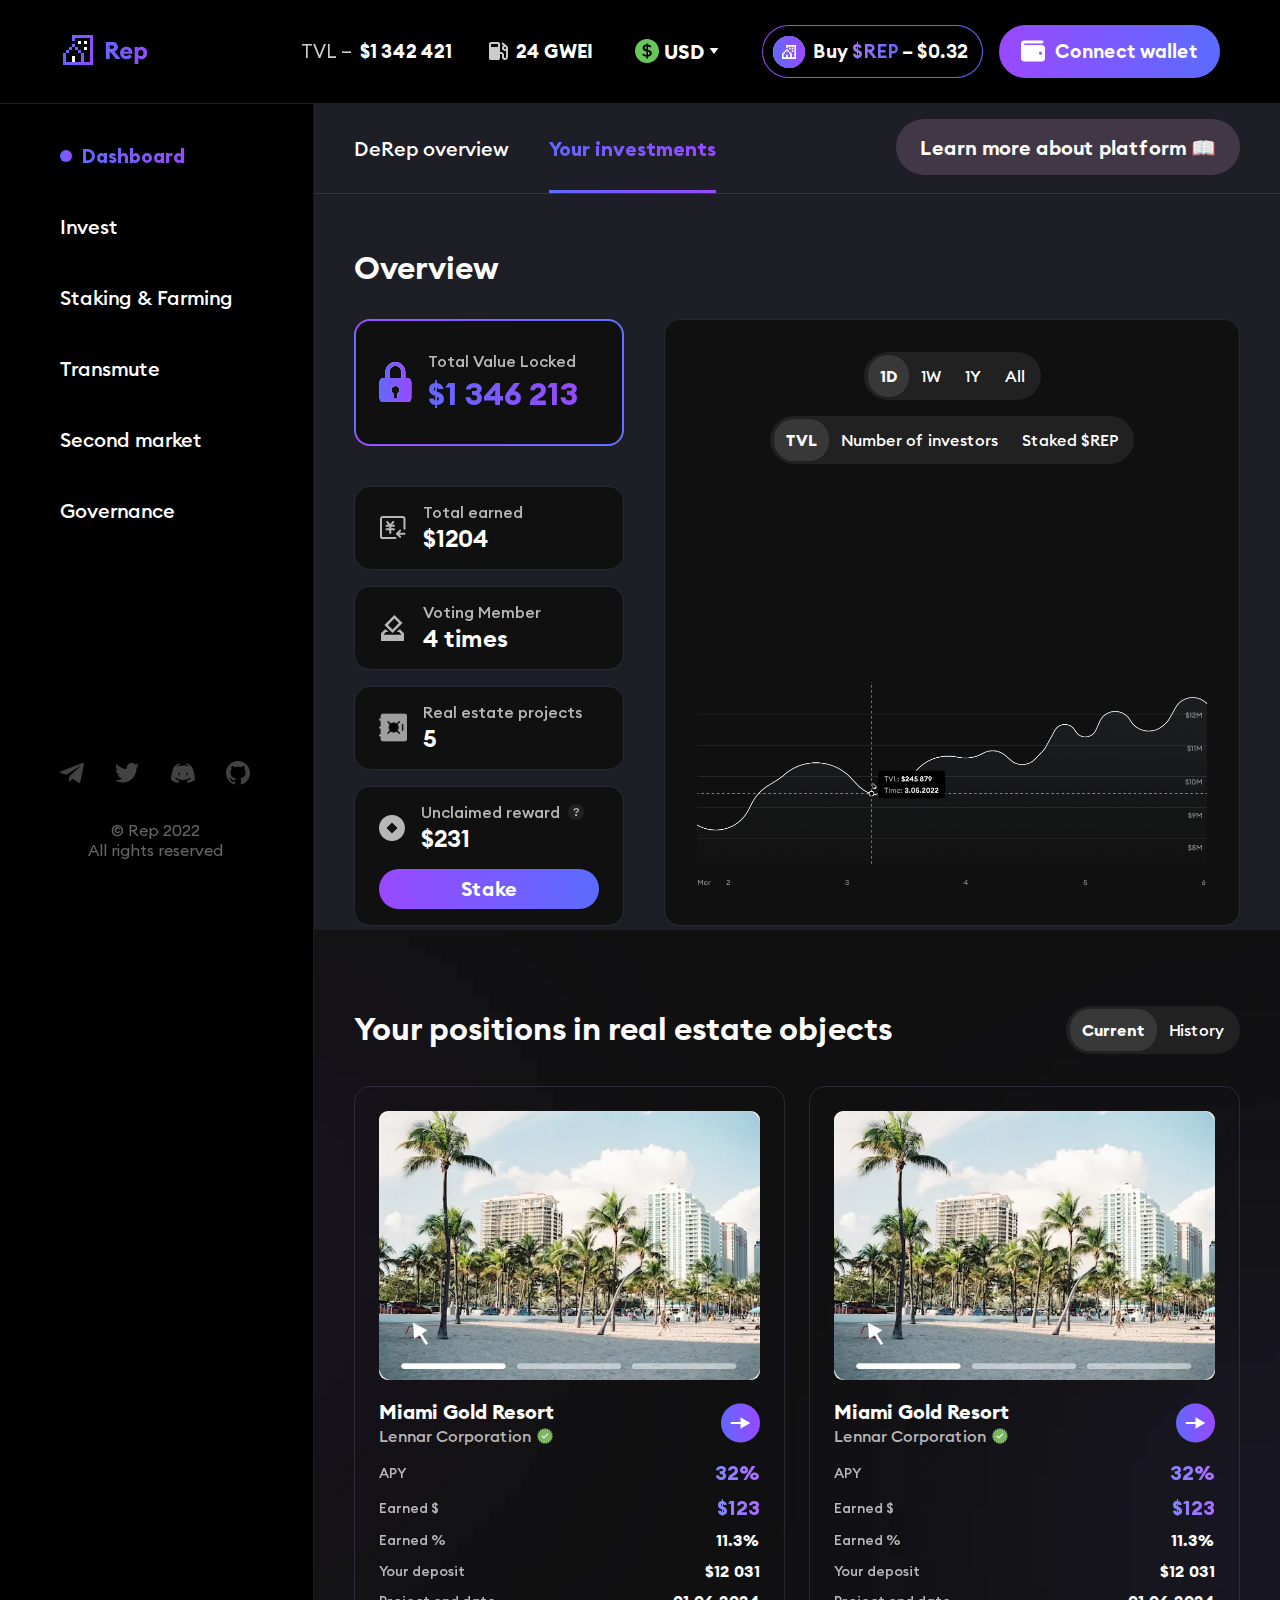
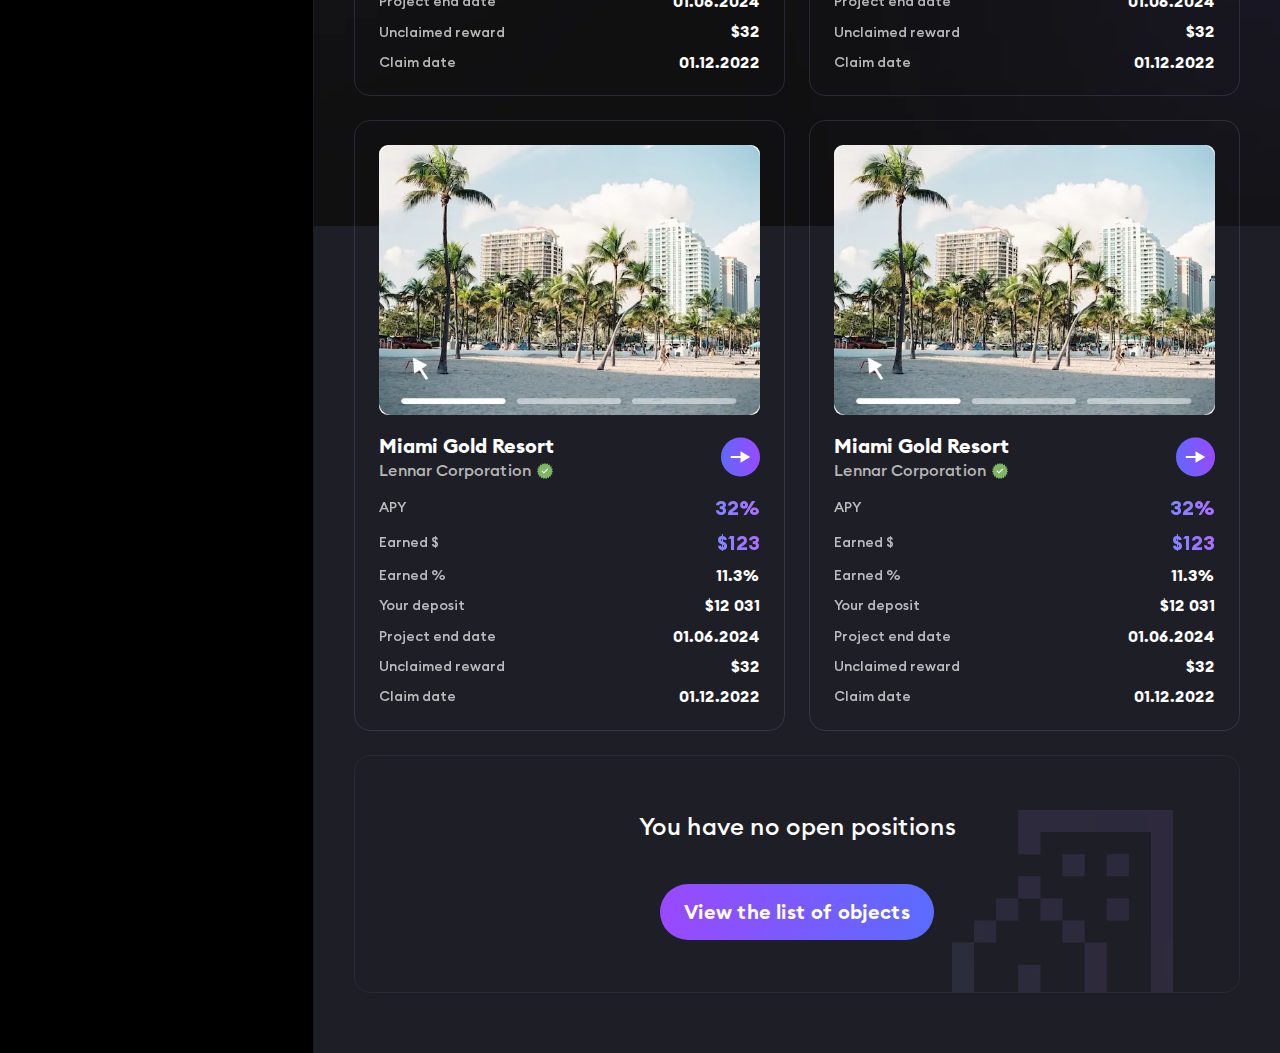
==== dashboard-investments.html @ 9d613584 "Added files" ====
<!DOCTYPE html>
<html lang="en">

<head>
	<meta charset="UTF-8">
	<meta http-equiv="X-UA-Compatible" content="IE=edge">
	<meta name="viewport" content="width=device-width, initial-scale=1.0">
	<link rel="stylesheet" href="./css/style.min.css?_v=20220924212752">
	<title>Dashboard</title>
</head>

<body class="container">	
	<div class="mobile-menu">
	<nav class="main-menu main-menu_mobile">
		<ul>
			<li class="main-menu__item active"><a href="./index.html">Dashboard</a></li>
			<li class="main-menu__item "><a href="invest.html">Invest</a></li>
			<li class="main-menu__item "><a href="staking-farming.html">Staking & Farming</a></li>
			<li class="main-menu__item "><a href="transmute.html">Transmute</a></li>
			<li class="main-menu__item "><a href="second-market.html">Second market</a></li>
			<li class="main-menu__item "><a href="governance.html">Governance</a></li>
		</ul>
	</nav>

	<div class="mobile-menu__params">
		<div class="mobile-menu__params-item">
			<span class="mobile-menu__params-title">TVL —</span>
			<span class="mobile-menu__params-value">$1 342 421</span>
		</div>
		<div class="mobile-menu__params-item">
			<img class="mobile-menu__params-img" src="img/fuel-icon.svg" alt="">
			<span class="mobile-menu__params-value">24 GWEI</span>
		</div>
		<div class="mobile-menu__params-item">			
			<div class="select select_small">
				<button class="select__button">
					<img src="img/usd-icon.svg" alt="">
					USD
				</button>
				<ul class="select__dropdown select__dropdown_mobile">
					<li class="select__dropdown-item">
						<img src="img/usd-icon.svg" alt="">
						<span>USD</span>
					</li>
					<li class="select__dropdown-item">
						<picture><source srcset="img/euro-icon.webp" type="image/webp"><img src="img/euro-icon.png" alt=""></picture>
						<span>EURO</span>
					</li>
				</ul>
			</div>
		</div>
		<div class="mobile-menu__cta-item">
			<button class="mobile-menu__buy-btn">
				<img src="img/derep-icon.svg" alt="">
				<span class="mobile-menu__buy-btn-content">Buy <span>$REP</span> – $0.32</span>
			</button>
			<ul class="mobile-menu__cta-item-dropdown">
				<li><a href="">Buy on UNISWAP</a></li>
				<li><a href="">Buy on SushiSwap</a></li>
				<li><a href="">Buy on Binance</a></li>
			</ul>
		</div>	
	</div>
</div>	

	<div class="connect-wallet-popup popup">
	<div class="popup__container">
		<button class="popup__close-button popup-close"></button>
		<h2 class="popup__title">Connect a wallet</h2>		
		<div class="connect-wallet-popup__items">
			<button class="connect-wallet-popup__item">
				<picture><source srcset="img/metamask-icon.webp" type="image/webp"><img src="img/metamask-icon.png" alt=""></picture>
				Metamask
			</button>
			<button class="connect-wallet-popup__item">
				<picture><source srcset="img/coinbase-icon.webp" type="image/webp"><img src="img/coinbase-icon.png" alt=""></picture>
				Coinbase Wallet
			</button>
		</div>		
		<button class="popup__btn btn btn_secondary popup-close">
			<span>Cancel</span>
		</button>
	</div>
</div>
	
	<header class="header">
	<a class="header__logo" href="/">
		<img src="img/derep-logo.svg" alt="">
	</a>	

	<div class="header__params">
		<div class="header__params-item">
			<span class="header__params-title">TVL —</span>
			<span class="header__params-value">$1 342 421</span>
		</div>
		<div class="header__params-item">
			<img class="header__params-img" src="img/fuel-icon.svg" alt="">
			<span class="header__params-value">24 GWEI</span>
		</div>
		<div class="header__params-item">			
			<div class="select select_small">
				<button class="select__button">
					<img src="img/usd-icon.svg" alt="">
					USD
				</button>
				<ul class="select__dropdown">
					<li class="select__dropdown-item">
						<img src="img/usd-icon.svg" alt="">
						<span>USD</span>
					</li>
					<li class="select__dropdown-item">
						<picture><source srcset="img/euro-icon.webp" type="image/webp"><img src="img/euro-icon.png" alt=""></picture>
						<span>EUR</span>
					</li>
				</ul>
			</div>
		</div>

		<div class="header__cta">
			<div class="header__cta-item">
				<button class="header__buy-btn header__cta-btn">
					<img src="img/derep-icon.svg" alt="">
					<span class="header__cta-btn-content">Buy <span>$REP</span> – $0.32</span>
				</button>
				<ul class="header__cta-item-dropdown">
					<li><a href="">Buy on UNISWAP</a></li>
					<li><a href="">Buy on SushiSwap</a></li>
					<li><a href="">Buy on Binance</a></li>
				</ul>
			</div>			
			
			<!-- Wrong network -->
			<!-- <span class="header__cta-error">Wrong network</span> -->
			
			<div class="header__cta-item">
				<button class="header__wallet-btn header__cta-btn">
					<img src="img/wallet-icon.svg" alt="">
					<span class="header__cta-btn-content">Connect wallet</span>
				</button>
				<ul class="header__cta-item-dropdown header__cta-item-dropdown_single">
					<li><a href="">Log out</a></li>         
				</ul>
      </div>      			
		</div>				
	</div>

	<button class="menu-button" id="mainMenuButton"></button>
</header>
	
	<main class="main">
		<div class="navigation">
	<nav class="main-menu">
		<ul>
			<li class="main-menu__item active"><a href="./index.html">Dashboard</a></li>
			<li class="main-menu__item "><a href="./invest.html">Invest</a></li>
			<li class="main-menu__item "><a href="./staking-farming.html">Staking & Farming</a></li>
			<li class="main-menu__item "><a href="./transmute.html">Transmute</a></li>
			<li class="main-menu__item "><a href="./second-market.html">Second market</a></li>
			<li class="main-menu__item "><a href="./governance.html">Governance</a></li>
		</ul>
	</nav>

	<div class="navigation__bottom">
		<div class="social-links">
			<a href=""><img src="img/social-icons/telegram.svg" alt=""></a>
			<a href=""><img src="img/social-icons/twitter.svg" alt=""></a>
			<a href=""><img src="img/social-icons/discord.svg" alt=""></a>
			<a href=""><img src="img/social-icons/github.svg" alt=""></a>
		</div>	
		<span class="copyrights">
			© Rep 2022<br>
			All rights reserved
		</span>
	</div>	
</div>
		
		<div class="content">
			<div class="content__header">
				<div class="wrap">
					<div class="content__header-cnt">
						<div class="page-tabs">
							<a class="page-tabs__item" href="./index.html">DeRep overview</a>
							<a class="page-tabs__item active">Your investments</a>
						</div>
						<button class="content__header-btn">Learn more about platform  📖</button>
					</div>					
				</div>
			</div>			

			<div class="wrap">
				<h1 class="page-title">Overview</h1>
			</div>

			<div class="dashboard">
				<div class="wrap">					
					<div class="dashboard__content">						
						<div class="dashboard__widgets">
							<div class="dashboard__widget dashboard__widget_primary">
								<img class="dashboard__widget-icon" src="img/lock-icon.svg" alt="">
								<div class="dashboard__widget-content">
									<span class="dashboard__widget-title">Total Value Locked</span>
									<span class="dashboard__widget-value">$1 346 213</span>
								</div>
							</div>
							<div class="dashboard__widget">
								<img class="dashboard__widget-icon" src="img/total-earned-icon.svg" alt="">
								<div class="dashboard__widget-content">
									<span class="dashboard__widget-title">Total earned</span>
									<span class="dashboard__widget-value">$1204</span>
								</div>
							</div>															
							<div class="dashboard__widget">
								<img class="dashboard__widget-icon" src="img/voting-icon.svg" alt="">
								<div class="dashboard__widget-content">
									<span class="dashboard__widget-title">Voting Member</span>
									<span class="dashboard__widget-value">4 times</span>
								</div>
							</div>
							<div class="dashboard__widget">
								<img class="dashboard__widget-icon" src="img/sage-icon.svg" alt="">
								<div class="dashboard__widget-content">
									<span class="dashboard__widget-title">Real estate projects</span>
									<span class="dashboard__widget-value">5</span>
								</div>
							</div>
							<div class="dashboard__widget dashboard__widget_vert">
								<div class="dashboard__widget-container">
									<img class="dashboard__widget-icon" src="img/unclaimed-reward-icon.svg" alt="">
									<div class="dashboard__widget-content">
										<span class="dashboard__widget-title">
											Unclaimed reward
											<button class="info-button">?</button>
										</span>
										<span class="dashboard__widget-value">$231</span>									
									</div>	
								</div>								
								<button class="btn btn_small">Stake</button>															
							</div>
						</div>	
						
						<div class="dashboard__viewbox">
	<div class="dashboard__viewbox-header">
		<div class="dashboard__filter filter">
			<label class="filter__item">
				<input class="filter__input" type="radio" name="graphType" checked>
				<span class="filter__button">TVL</span>
			</label>
			<label class="filter__item">
				<input class="filter__input" type="radio" name="graphType">
				<span class="filter__button">Number of investors</span>
			</label>
			<label class="filter__item" id="filterStaked">
				<input class="filter__input" type="radio" name="graphType">
				<span class="filter__button">Staked $REP</span>
			</label>									
		</div>
		<div class="dashboard__filter filter">
			<label class="filter__item">
				<input class="filter__input" type="radio" name="timeScale" checked>
				<span class="filter__button">1D</span>
			</label>
			<label class="filter__item">
				<input class="filter__input" type="radio" name="timeScale">
				<span class="filter__button">1W</span>
			</label>
			<label class="filter__item">
				<input class="filter__input" type="radio" name="timeScale">
				<span class="filter__button">1Y</span>
			</label>
			<label class="filter__item">
				<input class="filter__input" type="radio" name="timeScale">
				<span class="filter__button">All</span>
			</label>
		</div>
	</div>

	<div class="dashboard__viewbox-content">
		<picture><source srcset="img/graph-example.webp" type="image/webp"><img src="img/graph-example.png" alt=""></picture>
	</div>			
</div>
					
					</div>
				</div>
			</div>

			<div class="cards-gallery">
				<div class="wrap">
					<div class="cards-gallery__header">
						<h2 class="page-title">Your positions in real estate objects</h2>
						<div class="dashboard__filter filter">
							<label class="filter__item">
								<input class="filter__input" type="radio" name="posGalleryFilter" checked>
								<span class="filter__button">Current</span>
							</label>
							<label class="filter__item">
								<input class="filter__input" type="radio" name="posGalleryFilter">
								<span class="filter__button">History</span>
							</label>															
						</div>
					</div>

					<div class="cards-gallery__content cards-gallery__content_4col">

						
							<div class="position-card card">
	<picture><source srcset="img/card-example-image.webp" type="image/webp"><img class="position-card__image" src="img/card-example-image.jpg" alt=""></picture>
	<div class="card__title-block">
		<div class="card__name">
			<h3 class="card__title">Miami Gold Resort</h3>
			<span class="card__subtitle card__subtitle_badge">Lennar Corporation</span>
		</div>
		<button class="card__enter-btn"></button>
	</div>
	<div class="card__params">
		<div class="card__params-item">
			<span class="card__params-item-name">APY</span>
			<span class="card__params-item-value card__params-item-value_primary">32%</span>
		</div>
		<div class="card__params-item">
			<span class="card__params-item-name">Earned $</span>
			<span class="card__params-item-value card__params-item-value_primary">$123</span>
		</div>
		<div class="card__params-item">
			<span class="card__params-item-name">Earned %</span>
			<span class="card__params-item-value">11.3%</span>
		</div>
		<div class="card__params-item">
			<span class="card__params-item-name">Your deposit</span>
			<span class="card__params-item-value">$12 031</span>
		</div>
		<div class="card__params-item">
			<span class="card__params-item-name">Project end date</span>
			<span class="card__params-item-value">01.06.2024</span>
		</div>
		<div class="card__params-item">
			<span class="card__params-item-name">Unclaimed reward</span>
			<span class="card__params-item-value">$32</span>
		</div>
		<div class="card__params-item">
			<span class="card__params-item-name">Claim date</span>
			<span class="card__params-item-value">01.12.2022</span>
		</div>
	</div>
</div>
						
							<div class="position-card card">
	<picture><source srcset="img/card-example-image.webp" type="image/webp"><img class="position-card__image" src="img/card-example-image.jpg" alt=""></picture>
	<div class="card__title-block">
		<div class="card__name">
			<h3 class="card__title">Miami Gold Resort</h3>
			<span class="card__subtitle card__subtitle_badge">Lennar Corporation</span>
		</div>
		<button class="card__enter-btn"></button>
	</div>
	<div class="card__params">
		<div class="card__params-item">
			<span class="card__params-item-name">APY</span>
			<span class="card__params-item-value card__params-item-value_primary">32%</span>
		</div>
		<div class="card__params-item">
			<span class="card__params-item-name">Earned $</span>
			<span class="card__params-item-value card__params-item-value_primary">$123</span>
		</div>
		<div class="card__params-item">
			<span class="card__params-item-name">Earned %</span>
			<span class="card__params-item-value">11.3%</span>
		</div>
		<div class="card__params-item">
			<span class="card__params-item-name">Your deposit</span>
			<span class="card__params-item-value">$12 031</span>
		</div>
		<div class="card__params-item">
			<span class="card__params-item-name">Project end date</span>
			<span class="card__params-item-value">01.06.2024</span>
		</div>
		<div class="card__params-item">
			<span class="card__params-item-name">Unclaimed reward</span>
			<span class="card__params-item-value">$32</span>
		</div>
		<div class="card__params-item">
			<span class="card__params-item-name">Claim date</span>
			<span class="card__params-item-value">01.12.2022</span>
		</div>
	</div>
</div>
						
							<div class="position-card card">
	<picture><source srcset="img/card-example-image.webp" type="image/webp"><img class="position-card__image" src="img/card-example-image.jpg" alt=""></picture>
	<div class="card__title-block">
		<div class="card__name">
			<h3 class="card__title">Miami Gold Resort</h3>
			<span class="card__subtitle card__subtitle_badge">Lennar Corporation</span>
		</div>
		<button class="card__enter-btn"></button>
	</div>
	<div class="card__params">
		<div class="card__params-item">
			<span class="card__params-item-name">APY</span>
			<span class="card__params-item-value card__params-item-value_primary">32%</span>
		</div>
		<div class="card__params-item">
			<span class="card__params-item-name">Earned $</span>
			<span class="card__params-item-value card__params-item-value_primary">$123</span>
		</div>
		<div class="card__params-item">
			<span class="card__params-item-name">Earned %</span>
			<span class="card__params-item-value">11.3%</span>
		</div>
		<div class="card__params-item">
			<span class="card__params-item-name">Your deposit</span>
			<span class="card__params-item-value">$12 031</span>
		</div>
		<div class="card__params-item">
			<span class="card__params-item-name">Project end date</span>
			<span class="card__params-item-value">01.06.2024</span>
		</div>
		<div class="card__params-item">
			<span class="card__params-item-name">Unclaimed reward</span>
			<span class="card__params-item-value">$32</span>
		</div>
		<div class="card__params-item">
			<span class="card__params-item-name">Claim date</span>
			<span class="card__params-item-value">01.12.2022</span>
		</div>
	</div>
</div>
						
							<div class="position-card card">
	<picture><source srcset="img/card-example-image.webp" type="image/webp"><img class="position-card__image" src="img/card-example-image.jpg" alt=""></picture>
	<div class="card__title-block">
		<div class="card__name">
			<h3 class="card__title">Miami Gold Resort</h3>
			<span class="card__subtitle card__subtitle_badge">Lennar Corporation</span>
		</div>
		<button class="card__enter-btn"></button>
	</div>
	<div class="card__params">
		<div class="card__params-item">
			<span class="card__params-item-name">APY</span>
			<span class="card__params-item-value card__params-item-value_primary">32%</span>
		</div>
		<div class="card__params-item">
			<span class="card__params-item-name">Earned $</span>
			<span class="card__params-item-value card__params-item-value_primary">$123</span>
		</div>
		<div class="card__params-item">
			<span class="card__params-item-name">Earned %</span>
			<span class="card__params-item-value">11.3%</span>
		</div>
		<div class="card__params-item">
			<span class="card__params-item-name">Your deposit</span>
			<span class="card__params-item-value">$12 031</span>
		</div>
		<div class="card__params-item">
			<span class="card__params-item-name">Project end date</span>
			<span class="card__params-item-value">01.06.2024</span>
		</div>
		<div class="card__params-item">
			<span class="card__params-item-name">Unclaimed reward</span>
			<span class="card__params-item-value">$32</span>
		</div>
		<div class="card__params-item">
			<span class="card__params-item-name">Claim date</span>
			<span class="card__params-item-value">01.12.2022</span>
		</div>
	</div>
</div>
												

						<div class="cards-gallery__empty">
							<h3 class="cards-gallery__empty-title">You have no open positions</h3>
							<button class="btn">View the list of objects</button>
						</div>																		

					</div>
				</div>
			</div>

		</div>
	</main>	
	<script src="./js/app.min.js?_v=20220924212752"></script>
</body>
</html>
---- css/style.min.css ----
:root{--error-color:#FF4646;--hover-color:#5B6CFF;--table-cnt-width:auto;--slider-width:auto}/*! normalize.css v8.0.1 | MIT License | github.com/necolas/normalize.css */html{line-height:1.15;-webkit-text-size-adjust:100%}body{margin:0}main{display:block}h1{font-size:2em;margin:.67em 0}hr{-webkit-box-sizing:content-box;box-sizing:content-box;height:0;overflow:visible}pre{font-family:monospace,monospace;font-size:1em}a{background-color:transparent}abbr[title]{border-bottom:none;text-decoration:underline;-webkit-text-decoration:underline dotted;text-decoration:underline dotted}b,strong{font-weight:bolder}code,kbd,samp{font-family:monospace,monospace;font-size:1em}small{font-size:80%}sub,sup{font-size:75%;line-height:0;position:relative;vertical-align:baseline}sub{bottom:-.25em}sup{top:-.5em}img{border-style:none}button,input,optgroup,select,textarea{font-family:inherit;font-size:100%;line-height:1.15;margin:0}button,input{overflow:visible}button,select{text-transform:none}[type=button],[type=reset],[type=submit],button{-webkit-appearance:button}[type=button]::-moz-focus-inner,[type=reset]::-moz-focus-inner,[type=submit]::-moz-focus-inner,button::-moz-focus-inner{border-style:none;padding:0}[type=button]:-moz-focusring,[type=reset]:-moz-focusring,[type=submit]:-moz-focusring,button:-moz-focusring{outline:1px dotted ButtonText}fieldset{padding:.35em .75em .625em}legend{-webkit-box-sizing:border-box;box-sizing:border-box;color:inherit;display:table;max-width:100%;padding:0;white-space:normal}progress{vertical-align:baseline}textarea{overflow:auto}[type=checkbox],[type=radio]{-webkit-box-sizing:border-box;box-sizing:border-box;padding:0}[type=number]::-webkit-inner-spin-button,[type=number]::-webkit-outer-spin-button{height:auto}[type=search]{-webkit-appearance:textfield;outline-offset:-2px}[type=search]::-webkit-search-decoration{-webkit-appearance:none}::-webkit-file-upload-button{-webkit-appearance:button;font:inherit}details{display:block}summary{display:list-item}template{display:none}[hidden]{display:none}@font-face{font-family:EuclidCircularB;font-display:swap;src:url(../fonts/EuclidCircularB-Medium.woff2) format("woff2"),url(../fonts/EuclidCircularB-Medium.woff) format("woff"),url(../fonts/EuclidCircularB-Medium.ttf) format("ttf");font-weight:500;font-style:normal}@font-face{font-family:EuclidCircularB;font-display:swap;src:url(../fonts/EuclidCircularB-Bold.woff2) format("woff2"),url(../fonts/EuclidCircularB-Bold.woff) format("woff"),url(../fonts/EuclidCircularB-Bold.ttf) format("ttf");font-weight:700;font-style:normal}@font-face{font-family:EuclidCircularB;font-display:swap;src:url(../fonts/EuclidCircularB-Regular.woff2) format("woff2"),url(../fonts/EuclidCircularB-Regular.woff) format("woff"),url(../fonts/EuclidCircularB-Regular.ttf) format("ttf");font-weight:400;font-style:normal}@font-face{font-family:EuclidCircularB;font-display:swap;src:url(../fonts/EuclidCircularB-SemiBold.woff2) format("woff2"),url(../fonts/EuclidCircularB-SemiBold.woff) format("woff"),url(../fonts/EuclidCircularB-SemiBold.ttf) format("ttf");font-weight:600;font-style:normal}@font-face{font-family:swiper-icons;src:url("data:application/font-woff;charset=utf-8;base64, [base64]//wADZ2x5ZgAAAywAAADMAAAD2MHtryVoZWFkAAABbAAAADAAAAA2E2+eoWhoZWEAAAGcAAAAHwAAACQC9gDzaG10eAAAAigAAAAZAAAArgJkABFsb2NhAAAC0AAAAFoAAABaFQAUGG1heHAAAAG8AAAAHwAAACAAcABAbmFtZQAAA/gAAAE5AAACXvFdBwlwb3N0AAAFNAAAAGIAAACE5s74hXjaY2BkYGAAYpf5Hu/j+W2+MnAzMYDAzaX6QjD6/4//Bxj5GA8AuRwMYGkAPywL13jaY2BkYGA88P8Agx4j+/8fQDYfA1AEBWgDAIB2BOoAeNpjYGRgYNBh4GdgYgABEMnIABJzYNADCQAACWgAsQB42mNgYfzCOIGBlYGB0YcxjYGBwR1Kf2WQZGhhYGBiYGVmgAFGBiQQkOaawtDAoMBQxXjg/wEGPcYDDA4wNUA2CCgwsAAAO4EL6gAAeNpj2M0gyAACqxgGNWBkZ2D4/wMA+xkDdgAAAHjaY2BgYGaAYBkGRgYQiAHyGMF8FgYHIM3DwMHABGQrMOgyWDLEM1T9/w8UBfEMgLzE////P/5//f/V/xv+r4eaAAeMbAxwIUYmIMHEgKYAYjUcsDAwsLKxc3BycfPw8jEQA/[base64]/uznmfPFBNODM2K7MTQ45YEAZqGP81AmGGcF3iPqOop0r1SPTaTbVkfUe4HXj97wYE+yNwWYxwWu4v1ugWHgo3S1XdZEVqWM7ET0cfnLGxWfkgR42o2PvWrDMBSFj/IHLaF0zKjRgdiVMwScNRAoWUoH78Y2icB/yIY09An6AH2Bdu/UB+yxopYshQiEvnvu0dURgDt8QeC8PDw7Fpji3fEA4z/PEJ6YOB5hKh4dj3EvXhxPqH/SKUY3rJ7srZ4FZnh1PMAtPhwP6fl2PMJMPDgeQ4rY8YT6Gzao0eAEA409DuggmTnFnOcSCiEiLMgxCiTI6Cq5DZUd3Qmp10vO0LaLTd2cjN4fOumlc7lUYbSQcZFkutRG7g6JKZKy0RmdLY680CDnEJ+UMkpFFe1RN7nxdVpXrC4aTtnaurOnYercZg2YVmLN/d/gczfEimrE/fs/bOuq29Zmn8tloORaXgZgGa78yO9/cnXm2BpaGvq25Dv9S4E9+5SIc9PqupJKhYFSSl47+Qcr1mYNAAAAeNptw0cKwkAAAMDZJA8Q7OUJvkLsPfZ6zFVERPy8qHh2YER+3i/BP83vIBLLySsoKimrqKqpa2hp6+jq6RsYGhmbmJqZSy0sraxtbO3sHRydnEMU4uR6yx7JJXveP7WrDycAAAAAAAH//wACeNpjYGRgYOABYhkgZgJCZgZNBkYGLQZtIJsFLMYAAAw3ALgAeNolizEKgDAQBCchRbC2sFER0YD6qVQiBCv/H9ezGI6Z5XBAw8CBK/m5iQQVauVbXLnOrMZv2oLdKFa8Pjuru2hJzGabmOSLzNMzvutpB3N42mNgZGBg4GKQYzBhYMxJLMlj4GBgAYow/P/PAJJhLM6sSoWKfWCAAwDAjgbRAAB42mNgYGBkAIIbCZo5IPrmUn0hGA0AO8EFTQAA") format("woff");font-weight:400;font-style:normal}:root{--swiper-theme-color:#007aff}.swiper{margin-left:auto;margin-right:auto;position:relative;overflow:hidden;list-style:none;padding:0;z-index:1}.swiper-vertical>.swiper-wrapper{-webkit-box-orient:vertical;-webkit-box-direction:normal;-ms-flex-direction:column;flex-direction:column}.swiper-wrapper{position:relative;width:100%;height:100%;z-index:1;display:-webkit-box;display:-ms-flexbox;display:flex;-webkit-transition-property:-webkit-transform;transition-property:-webkit-transform;-o-transition-property:transform;transition-property:transform;transition-property:transform,-webkit-transform;-webkit-box-sizing:content-box;box-sizing:content-box}.swiper-android .swiper-slide,.swiper-wrapper{-webkit-transform:translate3d(0,0,0);transform:translate3d(0,0,0)}.swiper-pointer-events{-ms-touch-action:pan-y;touch-action:pan-y}.swiper-pointer-events.swiper-vertical{-ms-touch-action:pan-x;touch-action:pan-x}.swiper-slide{-ms-flex-negative:0;flex-shrink:0;width:100%;height:100%;position:relative;-webkit-transition-property:-webkit-transform;transition-property:-webkit-transform;-o-transition-property:transform;transition-property:transform;transition-property:transform,-webkit-transform}.swiper-slide-invisible-blank{visibility:hidden}.swiper-autoheight,.swiper-autoheight .swiper-slide{height:auto}.swiper-autoheight .swiper-wrapper{-webkit-box-align:start;-ms-flex-align:start;align-items:flex-start;-webkit-transition-property:height,-webkit-transform;transition-property:height,-webkit-transform;-o-transition-property:transform,height;transition-property:transform,height;transition-property:transform,height,-webkit-transform}.swiper-backface-hidden .swiper-slide{-webkit-transform:translateZ(0);transform:translateZ(0);-webkit-backface-visibility:hidden;backface-visibility:hidden}.swiper-3d,.swiper-3d.swiper-css-mode .swiper-wrapper{-webkit-perspective:1200px;perspective:1200px}.swiper-3d .swiper-cube-shadow,.swiper-3d .swiper-slide,.swiper-3d .swiper-slide-shadow,.swiper-3d .swiper-slide-shadow-bottom,.swiper-3d .swiper-slide-shadow-left,.swiper-3d .swiper-slide-shadow-right,.swiper-3d .swiper-slide-shadow-top,.swiper-3d .swiper-wrapper{-webkit-transform-style:preserve-3d;transform-style:preserve-3d}.swiper-3d .swiper-slide-shadow,.swiper-3d .swiper-slide-shadow-bottom,.swiper-3d .swiper-slide-shadow-left,.swiper-3d .swiper-slide-shadow-right,.swiper-3d .swiper-slide-shadow-top{position:absolute;left:0;top:0;width:100%;height:100%;pointer-events:none;z-index:10}.swiper-3d .swiper-slide-shadow{background:rgba(0,0,0,.15)}.swiper-3d .swiper-slide-shadow-left{background-image:-webkit-gradient(linear,right top,left top,from(rgba(0,0,0,.5)),to(rgba(0,0,0,0)));background-image:-o-linear-gradient(right,rgba(0,0,0,.5),rgba(0,0,0,0));background-image:linear-gradient(to left,rgba(0,0,0,.5),rgba(0,0,0,0))}.swiper-3d .swiper-slide-shadow-right{background-image:-webkit-gradient(linear,left top,right top,from(rgba(0,0,0,.5)),to(rgba(0,0,0,0)));background-image:-o-linear-gradient(left,rgba(0,0,0,.5),rgba(0,0,0,0));background-image:linear-gradient(to right,rgba(0,0,0,.5),rgba(0,0,0,0))}.swiper-3d .swiper-slide-shadow-top{background-image:-webkit-gradient(linear,left bottom,left top,from(rgba(0,0,0,.5)),to(rgba(0,0,0,0)));background-image:-o-linear-gradient(bottom,rgba(0,0,0,.5),rgba(0,0,0,0));background-image:linear-gradient(to top,rgba(0,0,0,.5),rgba(0,0,0,0))}.swiper-3d .swiper-slide-shadow-bottom{background-image:-webkit-gradient(linear,left top,left bottom,from(rgba(0,0,0,.5)),to(rgba(0,0,0,0)));background-image:-o-linear-gradient(top,rgba(0,0,0,.5),rgba(0,0,0,0));background-image:linear-gradient(to bottom,rgba(0,0,0,.5),rgba(0,0,0,0))}.swiper-css-mode>.swiper-wrapper{overflow:auto;scrollbar-width:none;-ms-overflow-style:none}.swiper-css-mode>.swiper-wrapper::-webkit-scrollbar{display:none}.swiper-css-mode>.swiper-wrapper>.swiper-slide{scroll-snap-align:start start}.swiper-horizontal.swiper-css-mode>.swiper-wrapper{-ms-scroll-snap-type:x mandatory;scroll-snap-type:x mandatory}.swiper-vertical.swiper-css-mode>.swiper-wrapper{-ms-scroll-snap-type:y mandatory;scroll-snap-type:y mandatory}.swiper-centered>.swiper-wrapper::before{content:"";-ms-flex-negative:0;flex-shrink:0;-webkit-box-ordinal-group:10000;-ms-flex-order:9999;order:9999}.swiper-centered.swiper-horizontal>.swiper-wrapper>.swiper-slide:first-child{-webkit-margin-start:var(--swiper-centered-offset-before);margin-inline-start:var(--swiper-centered-offset-before)}.swiper-centered.swiper-horizontal>.swiper-wrapper::before{height:100%;width:var(--swiper-centered-offset-after)}.swiper-centered.swiper-vertical>.swiper-wrapper>.swiper-slide:first-child{-webkit-margin-before:var(--swiper-centered-offset-before);margin-block-start:var(--swiper-centered-offset-before)}.swiper-centered.swiper-vertical>.swiper-wrapper::before{width:100%;height:var(--swiper-centered-offset-after)}.swiper-centered>.swiper-wrapper>.swiper-slide{scroll-snap-align:center center}.container{display:-webkit-box;display:-ms-flexbox;display:flex;-webkit-box-orient:vertical;-webkit-box-direction:normal;-ms-flex-direction:column;flex-direction:column;min-width:320px;min-height:100vh;background-color:#1e1e26}.header{display:-webkit-box;display:-ms-flexbox;display:flex;-webkit-box-align:center;-ms-flex-align:center;align-items:center;gap:40px;background-color:#000;border-bottom:1px solid rgba(173,182,255,.15);height:104px;padding:0 60px}.header__logo{margin-right:auto}.header__logo img{width:88px}.header__params{display:-webkit-box;display:-ms-flexbox;display:flex;-webkit-box-align:center;-ms-flex-align:center;align-items:center;gap:40px}.header__params-item{display:-webkit-box;display:-ms-flexbox;display:flex;-webkit-box-align:center;-ms-flex-align:center;align-items:center;gap:8px;font-size:20px;color:#fff;white-space:nowrap}.header__params-title{opacity:.8}.header__params-value{font-weight:700}.header__params-img{opacity:.8}.header__cta{display:-webkit-box;display:-ms-flexbox;display:flex;-webkit-box-align:center;-ms-flex-align:center;align-items:center;gap:16px}.header__cta-item{position:relative}.header__cta-btn{display:-webkit-box;display:-ms-flexbox;display:flex;-webkit-box-align:center;-ms-flex-align:center;align-items:center;gap:8px;background-image:-webkit-gradient(linear,left top,right top,from(#9949ff),to(#5b6cff));background-image:-o-linear-gradient(left,#9949ff,#5b6cff);background-image:linear-gradient(to right,#9949ff,#5b6cff);border:none;height:56px;border-radius:28px;position:relative;cursor:pointer;white-space:nowrap;padding:12px 16px 12px 12px}.header__cta-btn::before{content:"";position:absolute;top:1px;left:1px;width:calc(100% - 2px);height:calc(100% - 2px);border-radius:28px;background-color:#000;z-index:2}.header__cta-btn-content{color:#fff;position:relative;font-size:20px;font-weight:600;z-index:3}.header__cta-btn-content span{background:-webkit-gradient(linear,left top,right top,from(#a67aff),to(#6267ff));background:-o-linear-gradient(left,#a67aff,#6267ff);background:linear-gradient(to right,#a67aff,#6267ff);-webkit-background-clip:text;-webkit-text-fill-color:transparent}.header__cta-btn img{position:relative;z-index:3}.header__cta-error{font-size:20px;font-weight:600;color:var(--error-color)}.header__buy-btn{gap:8px}.header__wallet-btn{gap:10px;padding:0 24px}.header__wallet-btn::before{display:none}.header__wallet-btn.active::before{display:block}.header__wallet-btn img{width:24px}.header__cta-item-dropdown{display:-webkit-box;display:-ms-flexbox;display:flex;-webkit-box-orient:vertical;-webkit-box-direction:normal;-ms-flex-direction:column;flex-direction:column;gap:16px;font-size:16px;font-weight:500;background-color:#000;border-radius:19px;border:#191e29 3px solid;width:100%;position:absolute;top:70px;left:0;visibility:hidden;opacity:0;z-index:-1;-webkit-transition:all .2s;-o-transition:all .2s;transition:all .2s;-webkit-transform:translateY(-10px);-ms-transform:translateY(-10px);transform:translateY(-10px);padding:24px;margin:0}.header__cta-item-dropdown::before{content:"";display:block;width:100%;height:14px;position:absolute;top:-17px;left:0}.header__cta-item-dropdown_single{text-align:center;padding:14px 24px}.header__cta-item-dropdown li{width:100%}.header__cta-item-dropdown a{text-decoration:none;color:#fff;width:100%;-webkit-transition:all .1s;-o-transition:all .1s;transition:all .1s}.header__cta-item-dropdown a:hover{color:var(--hover-color)}.header__cta-item:hover .header__cta-item-dropdown{visibility:visible;opacity:1;z-index:1;-webkit-transform:translateY(0);-ms-transform:translateY(0);transform:translateY(0)}.navigation{-webkit-box-flex:0;-ms-flex:none;flex:none;background-color:#000;border-right:1px solid rgba(173,182,255,.15);padding:40px 80px 50px 60px}.navigation__bottom{width:190px;position:fixed;bottom:40px}.main{display:-webkit-box;display:-ms-flexbox;display:flex;-webkit-box-align:stretch;-ms-flex-align:stretch;align-items:stretch;-webkit-box-flex:1;-ms-flex:1;flex:1}.main-menu ul{display:-webkit-box;display:-ms-flexbox;display:flex;-webkit-box-orient:vertical;-webkit-box-direction:normal;-ms-flex-direction:column;flex-direction:column;gap:48px;padding:0;margin:0 0 50px}.main-menu_mobile ul{-webkit-box-align:center;-ms-flex-align:center;align-items:center;gap:2.8vh;-webkit-transform:translateY(50px);-ms-transform:translateY(50px);transform:translateY(50px);-webkit-transition:all .5s;-o-transition:all .5s;transition:all .5s;padding:35px 0 42px;margin:0}.mobile-menu.active .main-menu_mobile ul{-webkit-transform:translateY(0);-ms-transform:translateY(0);transform:translateY(0)}.main-menu__item{font-size:20px;font-weight:500}.main-menu__item a{color:#fff;text-decoration:none;-webkit-transition:all .1s;-o-transition:all .1s;transition:all .1s}.main-menu__item a:hover{color:var(--hover-color)}.main-menu__item.active{display:-webkit-box;display:-ms-flexbox;display:flex;-webkit-box-align:center;-ms-flex-align:center;align-items:center;gap:10px;font-weight:700}.main-menu__item.active::before{content:"";width:12px;height:12px;border-radius:50%;background:-o-linear-gradient(182.83deg,#9949ff 0,#5b6cff 110.14%),-o-linear-gradient(182.83deg,#8349ff 0,#ff5bdb 110.14%);background:linear-gradient(267.17deg,#9949ff 0,#5b6cff 110.14%),linear-gradient(267.17deg,#8349ff 0,#ff5bdb 110.14%)}.main-menu__item.active a{background:-o-linear-gradient(183deg,#9949ff 0,#5b6cff 110.14%);background:linear-gradient(267deg,#9949ff 0,#5b6cff 110.14%);-webkit-background-clip:text;-webkit-text-fill-color:transparent}.main-menu_mobile .main-menu__item.active::before{display:none}.select{position:relative}.select__button{display:-webkit-box;display:-ms-flexbox;display:flex;-webkit-box-align:center;-ms-flex-align:center;align-items:center;color:#fff}.select__button::after{content:"";-webkit-transition:all .2s;-o-transition:all .2s;transition:all .2s}.select__button:hover::after{-webkit-transform:rotate(.5turn) translateY(1px);-ms-transform:rotate(.5turn) translateY(1px);transform:rotate(.5turn) translateY(1px)}.select_small .select__button{background:0 0;border:none;font-size:20px;font-weight:700;gap:5px;cursor:pointer}.select_small .select__button::after{content:"";width:10px;height:8px;background:url(../../img/dropdown-arrow.svg) no-repeat center;background-size:contain}.select_regular .select__button{display:-webkit-box;display:-ms-flexbox;display:flex;-webkit-box-align:center;-ms-flex-align:center;align-items:center;-webkit-box-pack:justify;-ms-flex-pack:justify;justify-content:space-between;height:56px;width:100%;min-width:200px;border-radius:28px;border:0;background-color:#212121;border:#212121 1px solid;font-size:20px;color:#fff;outline:0;-webkit-transition:all .1s;-o-transition:all .1s;transition:all .1s;cursor:pointer;padding:0 24px}.select_regular .select__button::after{content:"";width:12px;height:7px;background:url(../../img/dropdown-arrow_gray.svg) no-repeat center;-webkit-transition:all .2s;-o-transition:all .2s;transition:all .2s}.select_regular .select__button::-webkit-input-placeholder{opacity:.4}.select_regular .select__button::-moz-placeholder{opacity:.4}.select_regular .select__button:-ms-input-placeholder{opacity:.4}.select_regular .select__button::-ms-input-placeholder{opacity:.4}.select_regular .select__button::placeholder{opacity:.4}.select_regular .select__button:focus{border:#306fdb 1px solid}.select__dropdown{display:-webkit-box;display:-ms-flexbox;display:flex;-webkit-box-orient:vertical;-webkit-box-direction:normal;-ms-flex-direction:column;flex-direction:column;gap:16px;font-size:16px;font-weight:500;background-color:#000;border-radius:19px;border:#191e29 3px solid;width:100%;min-width:-webkit-fit-content;min-width:-moz-fit-content;min-width:fit-content;position:absolute;top:70px;left:0;visibility:hidden;opacity:0;z-index:-1;-webkit-transition:all .2s;-o-transition:all .2s;transition:all .2s;-webkit-transform:translateY(-10px);-ms-transform:translateY(-10px);transform:translateY(-10px);padding:24px;margin:0}.select__dropdown::before{content:"";display:block;width:100%;height:14px;position:absolute;top:-17px;left:0}.select__dropdown_single{text-align:center;padding:14px 24px}.select__dropdown li{display:-webkit-box;display:-ms-flexbox;display:flex;-webkit-box-align:center;-ms-flex-align:center;align-items:center;gap:8px;width:100%;list-style:none;font-weight:700;font-size:20px;color:#fff;cursor:pointer}.select__dropdown li img{width:24px}.select__dropdown a{text-decoration:none;color:#fff;width:100%;-webkit-transition:all .1s;-o-transition:all .1s;transition:all .1s}.select__dropdown a:hover{color:var(--hover-color)}.select_small .select__dropdown{top:40px}.select_small .select__dropdown_mobile{top:0}.select:hover .select__dropdown{visibility:visible;opacity:1;z-index:999;-webkit-transform:translateY(0);-ms-transform:translateY(0);transform:translateY(0)}.select:hover .select__dropdown_mobile{-webkit-transform:translateY(-100%);-ms-transform:translateY(-100%);transform:translateY(-100%)}.no-webp .content{background:url(../../img/content-bg.jpg) no-repeat center}.content{-webkit-box-flex:1;-ms-flex:auto;flex:auto;background-size:cover;padding-bottom:60px}.content_no-header{padding-top:56px}.content__header{display:-webkit-box;display:-ms-flexbox;display:flex;-webkit-box-align:end;-ms-flex-align:end;align-items:flex-end;height:90px;border-bottom:1px solid rgba(173,182,255,.1490196078);margin-bottom:56px}.content__header-cnt{display:-webkit-box;display:-ms-flexbox;display:flex;-webkit-box-pack:justify;-ms-flex-pack:justify;justify-content:space-between}.content__header-btn{display:-webkit-box;display:-ms-flexbox;display:flex;-webkit-box-align:center;-ms-flex-align:center;align-items:center;height:56px;background-color:#413745;font-weight:600;font-size:20px;color:#fff;border:none;border-radius:28px;position:relative;top:-18px;cursor:pointer;padding:0 24px}.page-tabs{display:-webkit-box;display:-ms-flexbox;display:flex;gap:40px;position:relative}.page-tabs__item{display:-webkit-box;display:-ms-flexbox;display:flex;-webkit-box-orient:vertical;-webkit-box-direction:normal;-ms-flex-direction:column;flex-direction:column;-webkit-box-pack:justify;-ms-flex-pack:justify;justify-content:space-between;font-weight:500;font-size:20px;text-decoration:none;color:#fff;cursor:pointer;-webkit-transition:all .1s;-o-transition:all .1s;transition:all .1s;padding-bottom:26px}.page-tabs__item:hover{color:var(--hover-color)}.page-tabs__item.active{font-weight:700;background:-o-linear-gradient(182.83deg,#9949ff 0,#5b6cff 110.14%);background:linear-gradient(267.17deg,#9949ff 0,#5b6cff 110.14%);-webkit-background-clip:text;-webkit-text-fill-color:transparent;cursor:auto}.page-tabs__item.active::after{content:"";width:100%;height:3px;background:-o-linear-gradient(182.83deg,#9949ff 0,#5b6cff 110.14%),#fff;background:linear-gradient(267.17deg,#9949ff 0,#5b6cff 110.14%),#fff;margin-bottom:-26px}.dashboard{margin-bottom:80px}.dashboard__content{display:-webkit-box;display:-ms-flexbox;display:flex;gap:40px}.dashboard__widgets{display:-webkit-box;display:-ms-flexbox;display:flex;-webkit-box-orient:vertical;-webkit-box-direction:normal;-ms-flex-direction:column;flex-direction:column;-webkit-box-pack:justify;-ms-flex-pack:justify;justify-content:space-between;-webkit-box-flex:0;-ms-flex:none;flex:none;gap:16px;width:270px}.dashboard__widget{display:-webkit-box;display:-ms-flexbox;display:flex;-webkit-box-align:center;-ms-flex-align:center;align-items:center;gap:16px;background-color:#101010;border:1px solid rgba(173,182,255,.1490196078);border-radius:16px;width:100%;position:relative;padding:16px 24px}.dashboard__widget_vert{display:-webkit-box;display:-ms-flexbox;display:flex;-webkit-box-orient:vertical;-webkit-box-direction:normal;-ms-flex-direction:column;flex-direction:column;-webkit-box-align:start;-ms-flex-align:start;align-items:flex-start;gap:16px}.dashboard__widget-content{display:-webkit-box;display:-ms-flexbox;display:flex;-webkit-box-orient:vertical;-webkit-box-direction:normal;-ms-flex-direction:column;flex-direction:column;gap:4px;position:relative;z-index:3}.dashboard__widget-container{display:-webkit-box;display:-ms-flexbox;display:flex;-webkit-box-align:center;-ms-flex-align:center;align-items:center;gap:16px}.dashboard__widget_primary .dashboard__widget-content{gap:6px}.dashboard__widget-icon{position:relative;z-index:3}.dashboard__widget-title{display:-webkit-box;display:-ms-flexbox;display:flex;-webkit-box-align:center;-ms-flex-align:center;align-items:center;gap:8px;font-weight:500;font-size:16px;opacity:.7;color:#fff}.dashboard__widget-value{display:-webkit-box;display:-ms-flexbox;display:flex;-webkit-box-align:center;-ms-flex-align:center;align-items:center;gap:6px;font-weight:600;font-size:24px;color:#fff}.dashboard__widget_primary .dashboard__widget-value{font-weight:700;font-size:32px;background:-o-linear-gradient(182.83deg,#9949ff 0,#5b6cff 110.14%);background:linear-gradient(267.17deg,#9949ff 0,#5b6cff 110.14%);-webkit-background-clip:text;-webkit-text-fill-color:transparent;background-clip:text;text-fill-color:transparent}.dashboard__widget_primary{background-image:-webkit-gradient(linear,left top,right top,from(#9949ff),to(#5b6cff));background-image:-o-linear-gradient(left,#9949ff,#5b6cff);background-image:linear-gradient(to right,#9949ff,#5b6cff);height:127px;margin-bottom:24px}.dashboard__widget_primary::before{content:"";position:absolute;top:1px;left:1px;width:calc(100% - 2px);height:calc(100% - 2px);border-radius:14px;background-color:#101010;z-index:2}.dashboard__viewbox{display:-webkit-box;display:-ms-flexbox;display:flex;-webkit-box-orient:vertical;-webkit-box-direction:normal;-ms-flex-direction:column;flex-direction:column;-webkit-box-pack:justify;-ms-flex-pack:justify;justify-content:space-between;-webkit-box-flex:1;-ms-flex:auto;flex:auto;border-radius:16px;background-color:#101010;border:rgba(173,182,255,.1490196078) 1px solid;padding:32px}.dashboard__viewbox-header{display:-webkit-box;display:-ms-flexbox;display:flex;-webkit-box-align:center;-ms-flex-align:center;align-items:center;-webkit-box-pack:justify;-ms-flex-pack:justify;justify-content:space-between;margin-bottom:32px}.dashboard__viewbox-content{width:100%;overflow-x:scroll}.dashboard__viewbox-content::-webkit-scrollbar{display:none}.dashboard__viewbox-content img{width:100%}.text-link{position:relative;font-weight:500;font-size:16px;background:-o-linear-gradient(bottom,rgba(255,255,255,.3),rgba(255,255,255,.3)),-o-linear-gradient(182.83deg,#9949ff 0,#5b6cff 110.14%);background:linear-gradient(0deg,rgba(255,255,255,.3),rgba(255,255,255,.3)),linear-gradient(267.17deg,#9949ff 0,#5b6cff 110.14%);-webkit-background-clip:text;-webkit-text-fill-color:transparent;background-clip:text;text-fill-color:transparent}.text-link:after{content:"";height:1px;width:100%;background:-o-linear-gradient(bottom,rgba(255,255,255,.3),rgba(255,255,255,.3)),-o-linear-gradient(182.83deg,#9949ff 0,#5b6cff 110.14%);background:linear-gradient(0deg,rgba(255,255,255,.3),rgba(255,255,255,.3)),linear-gradient(267.17deg,#9949ff 0,#5b6cff 110.14%);position:absolute;left:0;bottom:0}.filter{display:-webkit-box;display:-ms-flexbox;display:flex;-webkit-box-align:center;-ms-flex-align:center;align-items:center;height:48px;width:-webkit-fit-content;width:-moz-fit-content;width:fit-content;background-color:#212121;border-radius:24px;padding:4px}.filter__input{visibility:hidden;opacity:0;z-index:-1;width:1px;height:1px;position:absolute}.filter__button{display:-webkit-box;display:-ms-flexbox;display:flex;-webkit-box-align:center;-ms-flex-align:center;align-items:center;-webkit-box-pack:center;-ms-flex-pack:center;justify-content:center;border-radius:20px;font-weight:500;font-size:16px;color:#fff;cursor:pointer;white-space:nowrap;padding:12px}.filter__input:checked+.filter__button{background-color:#383838;font-weight:700;cursor:auto}.menu-button{-webkit-box-flex:0;-ms-flex:none;flex:none;width:40px;height:40px;border-radius:50%;border:none;background:#3e3e3e url(../../img/menu-icon.svg) no-repeat center;cursor:pointer}.menu-button.active{background-image:url(../../img/menu-close-icon.svg)}.mobile-menu{display:-webkit-box;display:-ms-flexbox;display:flex;-webkit-box-orient:vertical;-webkit-box-direction:normal;-ms-flex-direction:column;flex-direction:column;-webkit-box-pack:justify;-ms-flex-pack:justify;justify-content:space-between;width:100%;height:calc(100vh - 70px);background-color:#000;position:fixed;bottom:0;left:0;visibility:hidden;opacity:0;-webkit-transition:all .3s;-o-transition:all .3s;transition:all .3s;z-index:-1}.mobile-menu.active{visibility:visible;opacity:1;z-index:999}.mobile-menu__params{display:-webkit-box;display:-ms-flexbox;display:flex;-webkit-box-orient:vertical;-webkit-box-direction:normal;-ms-flex-direction:column;flex-direction:column;-webkit-box-align:center;-ms-flex-align:center;align-items:center;gap:20px;background-color:#141221;padding:22px 0}.mobile-menu__params-item{display:-webkit-box;display:-ms-flexbox;display:flex;-webkit-box-align:center;-ms-flex-align:center;align-items:center;gap:8px;font-size:16px;color:#fff;white-space:nowrap}.mobile-menu__params-title{opacity:.8}.mobile-menu__params-value{font-weight:700}.mobile-menu__params-img{opacity:.8}.mobile-menu__cta-item{position:relative}.mobile-menu__cta-item-dropdown{display:-webkit-box;display:-ms-flexbox;display:flex;-webkit-box-orient:vertical;-webkit-box-direction:normal;-ms-flex-direction:column;flex-direction:column;gap:16px;font-size:16px;font-weight:500;background-color:#000;border-radius:19px;border:#191e29 3px solid;width:100%;position:absolute;top:70px;left:0;visibility:hidden;opacity:0;z-index:-1;-webkit-transition:all .2s;-o-transition:all .2s;transition:all .2s;-webkit-transform:translateY(-10px);-ms-transform:translateY(-10px);transform:translateY(-10px);padding:24px;margin:0}.mobile-menu__cta-item-dropdown::before{content:"";display:block;width:100%;height:14px;position:absolute;top:-17px;left:0}.mobile-menu__cta-item-dropdown_single{text-align:center;padding:14px 24px}.mobile-menu__cta-item-dropdown li{width:100%}.mobile-menu__cta-item-dropdown a{text-decoration:none;color:#fff;width:100%;-webkit-transition:all .1s;-o-transition:all .1s;transition:all .1s}.mobile-menu__cta-item-dropdown a:hover{color:var(--hover-color)}.mobile-menu__buy-btn{display:-webkit-box;display:-ms-flexbox;display:flex;-webkit-box-align:center;-ms-flex-align:center;align-items:center;gap:8px;background-image:-webkit-gradient(linear,left top,right top,from(#9949ff),to(#5b6cff));background-image:-o-linear-gradient(left,#9949ff,#5b6cff);background-image:linear-gradient(to right,#9949ff,#5b6cff);border:none;height:40px;border-radius:28px;position:relative;cursor:pointer;white-space:nowrap;padding:3px 16px 3px 3px}.mobile-menu__buy-btn::before{content:"";position:absolute;top:1px;left:1px;width:calc(100% - 2px);height:calc(100% - 2px);border-radius:28px;background-color:#141221;z-index:2}.mobile-menu__buy-btn-content{color:#fff;position:relative;font-size:16px;font-weight:600;z-index:3}.mobile-menu__buy-btn-content span{background-image:-webkit-gradient(linear,left top,right top,from(#c580cf),to(#9269d2));background-image:-o-linear-gradient(left,#c580cf,#9269d2);background-image:linear-gradient(to right,#c580cf,#9269d2);-webkit-background-clip:text;-webkit-text-fill-color:transparent}.mobile-menu__buy-btn img{position:relative;z-index:3}.mobile-menu__cta-error{font-size:20px;font-weight:600;color:var(--error-color)}.page-title{color:#fff;font-weight:600;font-size:32px;margin:0 0 32px}.cards-gallery__header{display:-webkit-box;display:-ms-flexbox;display:flex;-webkit-box-align:center;-ms-flex-align:center;align-items:center;-webkit-box-pack:justify;-ms-flex-pack:justify;justify-content:space-between;margin-bottom:32px}.cards-gallery__header .page-title{margin:0}.cards-gallery__content{display:-ms-grid;display:grid;gap:24px}.cards-gallery__content_4col{-ms-grid-columns:(1fr)[4];grid-template-columns:repeat(4,1fr)}.cards-gallery__empty{display:-webkit-box;display:-ms-flexbox;display:flex;-webkit-box-align:center;-ms-flex-align:center;align-items:center;-webkit-box-pack:center;-ms-flex-pack:center;justify-content:center;-webkit-box-orient:vertical;-webkit-box-direction:normal;-ms-flex-direction:column;flex-direction:column;border:1px solid #282934;border-radius:16px;grid-column:1/-1;height:238px;background:url(../../img/empty-block-bg.svg) no-repeat 90% bottom}.cards-gallery__empty-title{font-weight:500;font-size:24px;line-height:1.5;color:#fff;text-align:center;margin:0 0 40px}.position-card__image{width:100%;border-radius:9px;margin-bottom:16px}.card{border-radius:16px;border:rgba(173,182,255,.1490196078) 1px solid;padding:24px}.card__title-block{display:-webkit-box;display:-ms-flexbox;display:flex;-webkit-box-align:center;-ms-flex-align:center;align-items:center;-webkit-box-pack:justify;-ms-flex-pack:justify;justify-content:space-between;margin-bottom:16px}.card__title{color:#fff;font-weight:700;font-size:20px;margin:0 0 4px}.card__subtitle{display:-webkit-box;display:-ms-flexbox;display:flex;-webkit-box-align:center;-ms-flex-align:center;align-items:center;gap:6px;font-weight:500;font-size:16px;color:#b7b7b7}.card__subtitle_badge::after{content:"";width:16px;height:16px;background:url(../../img/success-badge.svg) no-repeat center;background-size:contain}.card__enter-btn{width:40px;height:40px;border:none;background:url(../../img/enter-icon.svg) no-repeat center;background-size:contain;cursor:pointer}.card__params{display:-webkit-box;display:-ms-flexbox;display:flex;-webkit-box-orient:vertical;-webkit-box-direction:normal;-ms-flex-direction:column;flex-direction:column;gap:12px}.card__params-item{display:-webkit-box;display:-ms-flexbox;display:flex;-webkit-box-align:center;-ms-flex-align:center;align-items:center;-webkit-box-pack:justify;-ms-flex-pack:justify;justify-content:space-between}.card__params-item-name{display:-webkit-box;display:-ms-flexbox;display:flex;-webkit-box-align:center;-ms-flex-align:center;align-items:center;gap:4px;color:#fff;opacity:.7;font-weight:500;font-size:14px}.card__params-item-value{font-weight:700;font-size:16px;color:#fff}.card__params-item-value_primary{font-weight:700;font-size:20px;background:-o-linear-gradient(bottom,rgba(255,255,255,.2),rgba(255,255,255,.2)),-o-linear-gradient(182.83deg,#9949ff 0,#5b6cff 110.14%);background:linear-gradient(0deg,rgba(255,255,255,.2),rgba(255,255,255,.2)),linear-gradient(267.17deg,#9949ff 0,#5b6cff 110.14%);-webkit-background-clip:text;-webkit-text-fill-color:transparent;background-clip:text;text-fill-color:transparent}.social-links{display:-webkit-box;display:-ms-flexbox;display:flex;-webkit-box-align:center;-ms-flex-align:center;align-items:center;-webkit-box-pack:justify;-ms-flex-pack:justify;justify-content:space-between;width:100%;margin-bottom:32px}.copyrights{display:-webkit-box;display:-ms-flexbox;display:flex;-webkit-box-pack:center;-ms-flex-pack:center;justify-content:center;font-weight:400;font-size:16px;line-height:1.25;text-align:center;color:#fff;opacity:.4}.btn{display:-webkit-box;display:-ms-flexbox;display:flex;-webkit-box-align:center;-ms-flex-align:center;align-items:center;gap:8px;background-image:-webkit-gradient(linear,left top,right top,from(#9949ff),to(#5b6cff));background-image:-o-linear-gradient(left,#9949ff,#5b6cff);background-image:linear-gradient(to right,#9949ff,#5b6cff);color:#fff;font-weight:600;font-size:20px;border:none;height:56px;border-radius:28px;position:relative;cursor:pointer;white-space:nowrap;padding:0 24px}.btn_small{height:40px;width:100%;-webkit-box-pack:center;-ms-flex-pack:center;justify-content:center}.btn_secondary::before{content:"";height:54px;width:calc(100% - 2px);border-radius:28px;background-color:#101010;position:absolute;top:1px;left:1px;z-index:1}.btn_secondary span{position:relative;z-index:2}.btn_wide{width:100%;-webkit-box-pack:center;-ms-flex-pack:center;justify-content:center}.widgets{display:-webkit-box;display:-ms-flexbox;display:flex;-webkit-box-orient:vertical;-webkit-box-direction:normal;-ms-flex-direction:column;flex-direction:column}.widgets_hor{-webkit-box-orient:horizontal;-webkit-box-direction:normal;-ms-flex-direction:row;flex-direction:row;gap:24px;margin-bottom:56px}.widgets_hor .widget{height:127px}.widget{display:-webkit-box;display:-ms-flexbox;display:flex;-webkit-box-align:center;-ms-flex-align:center;align-items:center;gap:16px;background-color:#101010;border:1px solid rgba(173,182,255,.1490196078);border-radius:16px;width:100%;position:relative;padding:16px 24px}.widget_large{padding:32px}.widget__header{width:100%;border-bottom:1px solid rgba(173,182,255,.15);margin-bottom:32px}.widget__content{display:-webkit-box;display:-ms-flexbox;display:flex;-webkit-box-orient:vertical;-webkit-box-direction:normal;-ms-flex-direction:column;flex-direction:column;gap:4px;position:relative;z-index:3}.widget_primary .widget__content{gap:6px}.widget__icon{position:relative;z-index:3}.widget__title{display:-webkit-box;display:-ms-flexbox;display:flex;-webkit-box-align:center;-ms-flex-align:center;align-items:center;gap:4px;font-weight:500;font-size:16px;opacity:.7;color:#fff}.widget__value{display:-webkit-box;display:-ms-flexbox;display:flex;-webkit-box-align:center;-ms-flex-align:center;align-items:center;gap:6px;font-weight:600;font-size:24px;color:#fff}.widget__value-gray{font-weight:500;font-size:24px;opacity:.4}.widget_primary .widget__value{font-weight:700;font-size:32px;background:-o-linear-gradient(182.83deg,#9949ff 0,#5b6cff 110.14%);background:linear-gradient(267.17deg,#9949ff 0,#5b6cff 110.14%);-webkit-background-clip:text;-webkit-text-fill-color:transparent;background-clip:text;text-fill-color:transparent}.widget_primary{background-image:-webkit-gradient(linear,left top,right top,from(#9949ff),to(#5b6cff));background-image:-o-linear-gradient(left,#9949ff,#5b6cff);background-image:linear-gradient(to right,#9949ff,#5b6cff);height:127px;margin-bottom:24px}.widget_primary::before{content:"";position:absolute;top:1px;left:1px;width:calc(100% - 2px);height:calc(100% - 2px);border-radius:14px;background-color:#101010;z-index:2}.widget__button{width:100%;-webkit-box-pack:center;-ms-flex-pack:center;justify-content:center}.widget__subscription{font-weight:500;font-size:12px;line-height:1.25;color:#707070}.widget__subscription b{color:#fff}.object-page{display:-ms-grid;display:grid;-ms-grid-columns:56% 44%;grid-template-columns:56% 44%;-webkit-box-align:start;-ms-flex-align:start;align-items:flex-start;gap:60px}.object-page__content{overflow-x:hidden}.object-page__slider{width:100%;position:relative;margin-bottom:32px}.object-page__title-block{display:-webkit-box;display:-ms-flexbox;display:flex;-webkit-box-orient:vertical;-webkit-box-direction:normal;-ms-flex-direction:column;flex-direction:column;gap:6px;margin-bottom:16px}.object-page__title-block .page-title{margin:0}.object-page__subtitle{display:-webkit-box;display:-ms-flexbox;display:flex;-webkit-box-align:center;-ms-flex-align:center;align-items:center;gap:6px;font-weight:500;font-size:16px;background:-o-linear-gradient(bottom,rgba(255,255,255,.2),rgba(255,255,255,.2)),-o-linear-gradient(182.83deg,#9949ff 0,#5b6cff 110.14%);background:linear-gradient(0deg,rgba(255,255,255,.2),rgba(255,255,255,.2)),linear-gradient(267.17deg,#9949ff 0,#5b6cff 110.14%);-webkit-background-clip:text;-webkit-text-fill-color:transparent;background-clip:text;text-fill-color:transparent}.object-page__subtitle::after{content:"";width:16px;height:16px;background:url(../../img/success-badge.svg) no-repeat center;background-size:contain}.object-page__description{margin:0 0 32px}.object-page__widgets{display:-ms-grid;display:grid;-ms-grid-columns:(1fr)[2];grid-template-columns:repeat(2,1fr);gap:24px;margin-bottom:32px}.object-page__widget{display:-webkit-box;display:-ms-flexbox;display:flex;-webkit-box-orient:vertical;-webkit-box-direction:normal;-ms-flex-direction:column;flex-direction:column;-webkit-box-pack:center;-ms-flex-pack:center;justify-content:center;gap:4px;height:100px;border-radius:16px;background-color:#101010;border:rgba(173,182,255,.1490196078) 1px solid;color:#fff;padding:0 24px}.object-page__widget-title{font-weight:500;font-size:16px;opacity:.7}.object-page__widget-value{display:-webkit-box;display:-ms-flexbox;display:flex;-webkit-box-align:center;-ms-flex-align:center;align-items:center;gap:8px;font-weight:700;font-size:20px}.object-page__widget-value span{opacity:.4;font-weight:500}.object-page__widget-flag{height:20px}.object-page__documents{position:relative;border:1px solid #282934;background:url(../../img/empty-block-bg.svg) no-repeat 95% bottom;background-size:139px;padding:24px 32px;margin-bottom:32px}.object-page__documents::after{content:"";width:38px;height:38px;background:#282934 url(../../img/corner-image.svg) no-repeat right top;background-size:contain;position:absolute;top:-1px;right:-1px}.object-page__documents-title{display:-webkit-box;display:-ms-flexbox;display:flex;-webkit-box-align:baseline;-ms-flex-align:baseline;align-items:baseline;gap:16px;margin:0 0 20px}.object-page__about{border-bottom:1px solid #282934;padding-bottom:32px;margin-bottom:32px}.object-page__about-title{margin:0 0 16px}.object-page__transaction-docs{border-bottom:1px solid #282934;padding-bottom:32px;margin-bottom:32px}.object-page__transaction-docs-title{margin:0 0 16px}.object-page__transaction-docs-subtitle{display:block;margin-bottom:20px}.object-page__team{border-bottom:1px solid #282934;padding-bottom:32px;margin-bottom:32px}.object-page__team-title{margin:0 0 24px}.object-page__partners-title{margin:0 0 24px}.object-page__partners-list{display:-ms-grid;display:grid;-ms-grid-columns:(1fr)[2];grid-template-columns:repeat(2,1fr);gap:24px}.object-page__partners-list img{height:60px;max-width:100%}.object-page__params{background:-webkit-gradient(linear,left bottom,left top,from(#101010),to(#101010)),rgba(0,0,0,.01);background:-o-linear-gradient(bottom,#101010,#101010),rgba(0,0,0,.01);background:linear-gradient(0deg,#101010,#101010),rgba(0,0,0,.01);border:1px solid rgba(173,182,255,.15);border-radius:16px;padding:32px 40px 40px}.object-page__params-header{border-bottom:1px solid rgba(173,182,255,.15);margin-bottom:32px}.object-page__params-input{margin-bottom:26px}.object-page__params-progress{margin-bottom:24px}.object-page__params-checkbox{display:-webkit-box;display:-ms-flexbox;display:flex;-webkit-box-align:center;-ms-flex-align:center;align-items:center;-webkit-box-pack:center;-ms-flex-pack:center;justify-content:center;gap:12px}.object-page__params-checkbox-text{color:#fff;font-weight:500;font-size:16px}.object-page__params-cta{-webkit-box-pack:center;-ms-flex-pack:center;justify-content:center;gap:10px;width:100%;margin-bottom:34px}.object-page__params-cta::before{content:"";width:24px;height:24px;background:url(../../img/wallet-icon.svg) no-repeat center;background-size:contain}.object-page__params-hide-btn{margin:0 auto}.object-page__indicators{display:-ms-grid;display:grid;-ms-grid-columns:(1fr)[2];grid-template-columns:repeat(2,1fr);gap:24px;margin-bottom:28px}.object-page__indicators-item{display:-webkit-box;display:-ms-flexbox;display:flex;-webkit-box-orient:vertical;-webkit-box-direction:normal;-ms-flex-direction:column;flex-direction:column;gap:4px;border:1px solid rgba(173,182,255,.15);border-radius:16px;padding:18px 24px}.object-page__indicators-item_wide{grid-column:1/-1}.object-page__indicators-item-params{display:-webkit-box;display:-ms-flexbox;display:flex;-webkit-box-orient:vertical;-webkit-box-direction:normal;-ms-flex-direction:column;flex-direction:column;gap:8px;margin-top:16px}.object-page__indicators-item-param{display:-webkit-box;display:-ms-flexbox;display:flex;-webkit-box-align:center;-ms-flex-align:center;align-items:center;-webkit-box-pack:justify;-ms-flex-pack:justify;justify-content:space-between}.object-page__indicators-item-param span:first-child{display:-webkit-box;display:-ms-flexbox;display:flex;-webkit-box-align:center;-ms-flex-align:center;align-items:center;gap:4px;color:#707070;font-weight:500;font-size:16px}.object-page__indicators-item-param span:last-child{color:#fff}.object-page__indicators-title{font-weight:500;font-size:16px;color:#fff;opacity:.7}.object-page__indicators-value{font-weight:600;font-size:32px;color:#fff}.object-page__indicators-value_primary{background:-o-linear-gradient(bottom,rgba(255,255,255,.2),rgba(255,255,255,.2)),-o-linear-gradient(182.83deg,#9949ff 0,#5b6cff 110.14%);background:linear-gradient(0deg,rgba(255,255,255,.2),rgba(255,255,255,.2)),linear-gradient(267.17deg,#9949ff 0,#5b6cff 110.14%);-webkit-background-clip:text;-webkit-text-fill-color:transparent;background-clip:text;text-fill-color:transparent}.object-page__indicators-value_small{font-weight:500;font-size:24px}.object-page__indicators-value_medium{font-weight:600;font-size:24px}.object-page__indicators-value_gray{opacity:.67}.object-page__indicators-value-container{display:-webkit-box;display:-ms-flexbox;display:flex;-webkit-box-align:center;-ms-flex-align:center;align-items:center;gap:12px}.path{display:-webkit-box;display:-ms-flexbox;display:flex;gap:6px;font-weight:500;font-size:16px;color:#fff;margin-bottom:40px}.path__link{color:#fff;text-decoration:none;opacity:.7;-webkit-transition:all .2s;-o-transition:all .2s;transition:all .2s}.path__link:hover{opacity:1}.path__arrow{opacity:.7}.page-text{font-weight:500;font-size:16px;line-height:1.4;color:#fff;opacity:.8}.docs-list{display:-webkit-box;display:-ms-flexbox;display:flex;-webkit-box-orient:vertical;-webkit-box-direction:normal;-ms-flex-direction:column;flex-direction:column;gap:16px;padding:0;margin:0}.docs-list__item{display:-webkit-box;display:-ms-flexbox;display:flex;-webkit-box-align:center;-ms-flex-align:center;align-items:center;gap:9px;list-style:none;font-size:16px;font-weight:500}.docs-list__item::before{content:"";width:10px;height:14px;background:url(../../img/doc-icon.svg) no-repeat center}.docs-list__item a{text-decoration:none;background:-o-linear-gradient(bottom,rgba(255,255,255,.2),rgba(255,255,255,.2)),-o-linear-gradient(182.83deg,#9949ff 0,#5b6cff 110.14%);background:linear-gradient(0deg,rgba(255,255,255,.2),rgba(255,255,255,.2)),linear-gradient(267.17deg,#9949ff 0,#5b6cff 110.14%);-webkit-background-clip:text;-webkit-text-fill-color:transparent;background-clip:text;text-fill-color:transparent}.block-title{font-weight:600;font-size:20px;line-height:1.4;color:#fff}.verified{display:-webkit-box;display:-ms-flexbox;display:flex;-webkit-box-align:center;-ms-flex-align:center;align-items:center;gap:4px;font-weight:500;font-size:16px;color:#7eb763}.verified::after{content:"";width:16px;height:16px;background:url(../../img/success-badge.svg) no-repeat center;background-size:contain}.team-list{display:-ms-grid;display:grid;-ms-grid-columns:(1fr)[2];grid-template-columns:repeat(2,1fr);gap:24px}.team-list__item{display:-webkit-box;display:-ms-flexbox;display:flex;-webkit-box-align:center;-ms-flex-align:center;align-items:center;gap:16px}.team-list__img{width:72px;height:72px;-o-object-fit:cover;object-fit:cover;border-radius:10px}.team-list__title{display:-webkit-box;display:-ms-flexbox;display:flex;-webkit-box-orient:vertical;-webkit-box-direction:normal;-ms-flex-direction:column;flex-direction:column;gap:6px}.team-list__name{font-weight:500;font-size:18px;color:#fff}.team-list__position{font-weight:500;font-size:16px;color:#fff;opacity:.8}.input-container{display:-webkit-box;display:-ms-flexbox;display:flex;-webkit-box-orient:vertical;-webkit-box-direction:normal;-ms-flex-direction:column;flex-direction:column;gap:8px;width:100%;position:relative}.input-container__max-btn{font-size:20px;color:#fff;position:absolute;right:24px;top:38px;background:0 0;border:none;cursor:pointer}.text-input{height:56px;width:100%;border-radius:28px;border:0;background-color:#212121;border:#212121 1px solid;font-size:20px;color:#fff;outline:0;-webkit-transition:all .1s;-o-transition:all .1s;transition:all .1s;padding:0 24px}.text-input::-webkit-input-placeholder{opacity:.4}.text-input::-moz-placeholder{opacity:.4}.text-input:-ms-input-placeholder{opacity:.4}.text-input::-ms-input-placeholder{opacity:.4}.text-input::placeholder{opacity:.4}.text-input:focus{border:#306fdb 1px solid}.input-label{font-weight:500;font-size:14px;color:#fff;padding-left:16px}.scale{margin-bottom:20px}.scale__progress{height:4px;border-radius:2px;background-color:#2e2e2e}.scale__progress-bar{height:4px;border-radius:2px;background:-o-linear-gradient(182.83deg,#9949ff 0,#5b6cff 110.14%);background:linear-gradient(267.17deg,#9949ff 0,#5b6cff 110.14%);width:35%}.scale__title{display:-webkit-box;display:-ms-flexbox;display:flex;-webkit-box-pack:justify;-ms-flex-pack:justify;justify-content:space-between;margin-bottom:8px}.scale__title_left,.scale__title_right{display:-webkit-box;display:-ms-flexbox;display:flex;-webkit-box-orient:vertical;-webkit-box-direction:normal;-ms-flex-direction:column;flex-direction:column;gap:3px}.scale__title_right{text-align:right}.scale__item-name{color:#fff;opacity:.7;font-weight:500;font-size:14px}.scale__item-value{font-weight:700;font-size:16px;color:#fff}.external-link{display:-webkit-box;display:-ms-flexbox;display:flex;gap:6px;font-weight:500;font-size:16px;width:-webkit-fit-content;width:-moz-fit-content;width:fit-content;background:-o-linear-gradient(bottom,rgba(255,255,255,.2),rgba(255,255,255,.2)),-o-linear-gradient(182.83deg,#9949ff 0,#5b6cff 110.14%);background:linear-gradient(0deg,rgba(255,255,255,.2),rgba(255,255,255,.2)),linear-gradient(267.17deg,#9949ff 0,#5b6cff 110.14%);-webkit-background-clip:text;-webkit-text-fill-color:transparent;background-clip:text;text-fill-color:transparent;margin:0 auto}.external-link::before{content:"";width:24px;height:24px;background:url(../../img/link-icon.svg) no-repeat center;background-size:contain;position:relative;top:-3px}.checkbox{position:relative;-webkit-user-select:none;-moz-user-select:none;-ms-user-select:none;user-select:none;margin:32px 0 32px}.checkbox__input{visibility:visible;height:1px;width:1px;opacity:0;z-index:-1;position:absolute}.checkbox__button{display:-webkit-box;display:-ms-flexbox;display:flex;-webkit-box-align:center;-ms-flex-align:center;align-items:center;-webkit-box-pack:center;-ms-flex-pack:center;justify-content:center;width:24px;height:24px;border:1px solid rgba(173,182,255,.15);border-radius:50%;cursor:pointer;-webkit-user-select:none;-moz-user-select:none;-ms-user-select:none;user-select:none}.checkbox__input:checked+.checkbox__button{border:none;background:-o-linear-gradient(182.83deg,#9949ff 0,#5b6cff 110.14%);background:linear-gradient(267.17deg,#9949ff 0,#5b6cff 110.14%)}.checkbox__input:checked+.checkbox__button::after{content:"";width:11px;height:9px;background:url(../../img/checkbox-icon.svg) no-repeat center;background-size:contain}.info-button{display:-webkit-box;display:-ms-flexbox;display:flex;-webkit-box-align:center;-ms-flex-align:center;align-items:center;-webkit-box-pack:center;-ms-flex-pack:center;justify-content:center;width:16px;height:16px;color:#fff;font-weight:500;font-size:12px;background:rgba(130,125,157,.22);border:none;border-radius:50%;cursor:pointer}.hide-block-button{display:-webkit-box;display:-ms-flexbox;display:flex;-webkit-box-align:center;-ms-flex-align:center;align-items:center;gap:7px;font-weight:500;font-size:16px;background:-o-linear-gradient(bottom,rgba(255,255,255,.2),rgba(255,255,255,.2)),-o-linear-gradient(182.83deg,#9949ff 0,#5b6cff 110.14%);background:linear-gradient(0deg,rgba(255,255,255,.2),rgba(255,255,255,.2)),linear-gradient(267.17deg,#9949ff 0,#5b6cff 110.14%);-webkit-background-clip:text;-webkit-text-fill-color:transparent;background-clip:text;text-fill-color:transparent;border:none;cursor:pointer}.hide-block-button::after{content:"";width:11px;height:7px;background:url(../../img/collapse-arrow.svg) no-repeat center;background-size:contain;-webkit-transition:all .2s;-o-transition:all .2s;transition:all .2s}.hide-block-button.active::after{-webkit-transform:rotate(.5turn);-ms-transform:rotate(.5turn);transform:rotate(.5turn)}.hide-block-button.active+.hidden-block{display:-webkit-box;display:-ms-flexbox;display:flex}.hidden-block{display:none;margin-top:35px}.gallery-swiper{width:100%;margin-bottom:16px}.gallery-swiper .swiper-slide{height:440px;width:100%}.gallery-swiper img{display:block;width:100%;height:100%;-o-object-fit:cover;object-fit:cover;border-radius:9px}.thumbs-swiper{width:100%}.thumbs-swiper .swiper-slide{height:78px;opacity:.4;cursor:pointer}.thumbs-swiper .swiper-slide-thumb-active{opacity:1}.thumbs-swiper img{height:100%;width:100%;border-radius:6px}.popup{display:-webkit-box;display:-ms-flexbox;display:flex;-webkit-box-align:center;-ms-flex-align:center;align-items:center;-webkit-box-pack:center;-ms-flex-pack:center;justify-content:center;position:fixed;top:0;bottom:0;left:0;right:0;width:100%;height:100%;background:rgba(0,0,0,.58);-webkit-backdrop-filter:blur(2.5px);backdrop-filter:blur(2.5px);-webkit-transition:all .3s;-o-transition:all .3s;transition:all .3s;visibility:hidden;opacity:0;z-index:-1}.popup.active{visibility:visible;opacity:1;z-index:999}.popup__container{display:-webkit-box;display:-ms-flexbox;display:flex;-webkit-box-orient:vertical;-webkit-box-direction:normal;-ms-flex-direction:column;flex-direction:column;-webkit-box-align:center;-ms-flex-align:center;align-items:center;background:-webkit-gradient(linear,left bottom,left top,from(#101010),to(#101010)),rgba(0,0,0,.01);background:-o-linear-gradient(bottom,#101010,#101010),rgba(0,0,0,.01);background:linear-gradient(0deg,#101010,#101010),rgba(0,0,0,.01);border:1px solid rgba(173,182,255,.15);border-radius:16px;width:90%;max-width:493px;position:relative;padding:32px 40px 40px}.popup__title{font-weight:600;font-size:24px;color:#fff;margin:0 0 32px}.popup__progress{display:-webkit-box;display:-ms-flexbox;display:flex;-webkit-box-orient:vertical;-webkit-box-direction:normal;-ms-flex-direction:column;flex-direction:column;-webkit-box-align:center;-ms-flex-align:center;align-items:center;gap:16px;margin-bottom:32px}.popup__progress-title{font-weight:500;font-size:20px;color:#fff;opacity:.7}.popup__progress-bar{display:-webkit-box;display:-ms-flexbox;display:flex;-webkit-box-align:center;-ms-flex-align:center;align-items:center;-webkit-box-pack:justify;-ms-flex-pack:justify;justify-content:space-between;width:130px;height:16px;position:relative}.popup__progress-bar::before{content:"";width:100%;height:3px;background:#353535;position:absolute;left:0;top:50%;-webkit-transform:translateY(-50%);-ms-transform:translateY(-50%);transform:translateY(-50%);z-index:1}.popup__progress-item{width:16px;height:16px;border-radius:50%;background:-o-linear-gradient(183.15deg,#9949ff 0,#5b6cff 121.74%);background:linear-gradient(266.85deg,#9949ff 0,#5b6cff 121.74%);-webkit-box-shadow:0 0 12px rgba(120,93,255,.67);box-shadow:0 0 12px rgba(120,93,255,.67);position:relative;z-index:2}.popup__progress-item_empty{background:#353535;-webkit-box-shadow:none;box-shadow:none}.popup__progress-item_done{display:-webkit-box;display:-ms-flexbox;display:flex;-webkit-box-align:center;-ms-flex-align:center;align-items:center;-webkit-box-pack:center;-ms-flex-pack:center;justify-content:center;background:-webkit-gradient(linear,left bottom,left top,from(#7eb763),to(#7eb763));background:-o-linear-gradient(bottom,#7eb763,#7eb763);background:linear-gradient(0deg,#7eb763,#7eb763);-webkit-box-shadow:0 0 12px rgba(126,183,99,.67);box-shadow:0 0 12px rgba(126,183,99,.67)}.popup__progress-item_done::before{content:"";width:7px;height:5px;background:url(../../img/checkbox-icon.svg) no-repeat center;background-size:contain}.popup__loader{margin-bottom:32px}.popup__text{font-weight:500;font-size:16px;line-height:1.4;text-align:center;color:#fff;opacity:.8;margin:0 0 32px}.popup__btn{width:100%;-webkit-box-pack:center;-ms-flex-pack:center;justify-content:center}.popup__success{display:-webkit-box;display:-ms-flexbox;display:flex;-webkit-box-align:center;-ms-flex-align:center;align-items:center;-webkit-box-pack:center;-ms-flex-pack:center;justify-content:center;width:48px;height:48px;background:-webkit-gradient(linear,left bottom,left top,from(#7eb763),to(#7eb763));background:-o-linear-gradient(bottom,#7eb763,#7eb763);background:linear-gradient(0deg,#7eb763,#7eb763);-webkit-box-shadow:0 0 12px rgba(126,183,99,.67);box-shadow:0 0 12px rgba(126,183,99,.67);border-radius:50%;margin-bottom:32px}.popup__success::after{content:"";width:20px;height:15px;background:url(../../img/checkbox-icon.svg) no-repeat center;background-size:contain}.popup__sum{font-weight:600;font-size:24px;color:#fff;margin-bottom:32px}.popup__close-button{width:15px;height:15px;background:url(../../img/close-icon.svg) no-repeat center;background-size:contain;border:none;cursor:pointer;position:absolute;top:40px;right:28px}.staking-farming__top{display:-ms-grid;display:grid;-ms-grid-columns:(1fr)[2];grid-template-columns:repeat(2,1fr);gap:40px 56px;border-bottom:#282934 1px solid;padding-bottom:84px;margin-bottom:84px}.staking-farming__deposit,.staking-farming__withdrawl{display:-webkit-box;display:-ms-flexbox;display:flex;-webkit-box-orient:vertical;-webkit-box-direction:normal;-ms-flex-direction:column;flex-direction:column;-webkit-box-align:start;-ms-flex-align:start;align-items:flex-start;min-height:380px;padding:32px 40px 40px}.staking-farming__deposit .widget__button,.staking-farming__withdrawl .widget__button{margin-top:auto}.staking-farming__deposit-title{font-weight:500;font-size:24px;line-height:1.4;color:#fff;margin:0 0 32px}.staking-farming__deposit .input-container{margin-bottom:32px}.staking-farming__withdrawl .widget{padding:24px;margin-bottom:32px}.staking-farming__last{display:-ms-grid;display:grid;-ms-grid-columns:(1fr)[2];grid-template-columns:repeat(2,1fr);gap:56px}.input-subscription{display:-webkit-box;display:-ms-flexbox;display:flex;-webkit-box-align:center;-ms-flex-align:center;align-items:center;gap:10px;font-weight:500;font-size:14px;color:#cfcfcf;padding-left:16px}.farming{overflow-x:hidden;position:relative;margin-bottom:48px}.farming__header{display:-webkit-box;display:-ms-flexbox;display:flex;gap:24px}.farming__slider{overflow-x:hidden;position:relative;width:100%}.farming__slide{display:-webkit-box;display:-ms-flexbox;display:flex;gap:16px;width:100%}.farming__slide-item-title{display:-webkit-box;display:-ms-flexbox;display:flex;-webkit-box-align:center;-ms-flex-align:center;align-items:center;gap:12px}.farming__slide-item_primary .widget__content{display:-webkit-box;display:-ms-flexbox;display:flex;-webkit-box-orient:vertical;-webkit-box-direction:normal;-ms-flex-direction:column;flex-direction:column;gap:15px}.farming__slide-value{font-size:24px;white-space:nowrap}.farming__slide-icon{width:42px}.farming__controls{display:-webkit-box;display:-ms-flexbox;display:flex;gap:8px}.farming__control_next,.farming__control_prev{background-color:#3e3e3e;font-weight:600;font-size:13px;border-radius:16px;border:none;cursor:pointer}.farming__control_next.swiper-button-disabled,.farming__control_prev.swiper-button-disabled{opacity:.4}.farming__control_prev{display:-webkit-box;display:-ms-flexbox;display:flex;-webkit-box-align:center;-ms-flex-align:center;align-items:center;-webkit-box-pack:center;-ms-flex-pack:center;justify-content:center;height:32px;width:32px}.farming__control_prev::before{content:"";width:8px;height:13px;background:url(../../img/arrow-prev-icon.svg) no-repeat center;background-size:contain}.farming__control_next{display:-webkit-box;display:-ms-flexbox;display:flex;-webkit-box-align:center;-ms-flex-align:center;align-items:center;gap:6px;height:32px;color:#fff;padding:0 16px}.farming__control_next::after{content:"";width:6px;height:9px;background:url(../../img/arrow-next-icon.svg) no-repeat center;background-size:contain}.farming .external-link{margin:0}.transmute__widgets{display:-webkit-box;display:-ms-flexbox;display:flex;gap:24px;margin-bottom:56px}.transmute__content{display:-ms-grid;display:grid;-ms-grid-columns:(1fr)[2];grid-template-columns:repeat(2,1fr);gap:32px}.transmute__item-image{width:100%;height:194px;-o-object-fit:cover;object-fit:cover;border-radius:9px;margin-bottom:24px}.transmute__item-name{margin-bottom:24px}.transmute__item-params{margin-bottom:40px}.transmute__card-tabs{margin-bottom:24px}.transmute__inputs{display:-webkit-box;display:-ms-flexbox;display:flex;gap:24px}.card-tabs{display:-webkit-box;display:-ms-flexbox;display:flex;gap:32px;position:relative;border-bottom:1px solid rgba(173,182,255,.15)}.card-tabs__item{display:-webkit-box;display:-ms-flexbox;display:flex;-webkit-box-orient:vertical;-webkit-box-direction:normal;-ms-flex-direction:column;flex-direction:column;-webkit-box-pack:justify;-ms-flex-pack:justify;justify-content:space-between;font-weight:500;font-size:16px;text-decoration:none;color:#fff;cursor:pointer;-webkit-transition:all .1s;-o-transition:all .1s;transition:all .1s;padding-bottom:13px}.card-tabs__item:hover{color:var(--hover-color)}.card-tabs__item.active{font-weight:700;background:-o-linear-gradient(182.83deg,#9949ff 0,#5b6cff 110.14%);background:linear-gradient(267.17deg,#9949ff 0,#5b6cff 110.14%);-webkit-background-clip:text;-webkit-text-fill-color:transparent;cursor:auto}.card-tabs__item.active::after{content:"";width:100%;height:3px;background:-o-linear-gradient(182.83deg,#9949ff 0,#5b6cff 110.14%);background:linear-gradient(267.17deg,#9949ff 0,#5b6cff 110.14%);margin-bottom:-13px}.input-subscription-icon{width:24px;height:24px}.second-market__header{display:-webkit-box;display:-ms-flexbox;display:flex;-webkit-box-align:center;-ms-flex-align:center;align-items:center;-webkit-box-pack:justify;-ms-flex-pack:justify;justify-content:space-between;margin-bottom:36px}.second-market__title{margin:0}.second-market__content{display:-ms-grid;display:grid;-ms-grid-columns:(1fr)[3];grid-template-columns:repeat(3,1fr);gap:32px}.second-market__header-filters{display:-webkit-box;display:-ms-flexbox;display:flex;gap:24px}.second-market__item-name{margin-bottom:24px}.second-market__item-params{margin-bottom:24px}.second-market__item-amount{margin-bottom:24px}.second-market__item-input{margin-bottom:24px}.governance__content{width:100%}.governance__table-container{border:1px solid rgba(173,182,255,.15);border-radius:16px;overflow-x:scroll;width:100%;background-color:#101010;padding:32px}.governance__table{border-collapse:collapse;width:100%}.governance__table thead th{font-weight:500;font-size:16px;color:#fff;opacity:.7;border-bottom:1px solid rgba(173,182,255,.15);padding:20px 0}.governance__table tr td{height:70px;font-size:16px;font-weight:500;color:#fff}.governance__table tr:not(:last-of-type) td{border-bottom:1px solid rgba(173,182,255,.15)}.governance__table-num{width:45px;text-align:left}.governance__table-title{width:20%;text-align:left}.governance__table-voted{width:12%;text-align:right}.governance__table-status{width:12%;text-align:center}.governance__table-start{width:80px;text-align:right}.governance__table-end{width:10%;text-align:right}.governance__table-snapshot{width:10%;text-align:right}.governance__table-forum{width:15.4%;text-align:right}.governance__table-voting{width:10%;text-align:right}.governance__table-forum a,.governance__table-snapshot a,.governance__table-voting a{width:100%;text-align:right;-webkit-box-pack:end;-ms-flex-pack:end;justify-content:flex-end}.governance__table-scale{display:-webkit-box;display:-ms-flexbox;display:flex;-webkit-box-pack:justify;-ms-flex-pack:justify;justify-content:space-between;width:100%;font-weight:700;margin-bottom:8px}.governance__table-progress{height:4px;width:100%;border-radius:2px;background-color:#ca3b3b}.governance__table-progress div{background-color:#69c65a;height:4px;border-radius:2px}.governance__table-link{display:-webkit-box;display:-ms-flexbox;display:flex;-webkit-box-align:center;-ms-flex-align:center;align-items:center;color:#fff;text-decoration:none}.governance__table-link img{width:16px;margin-left:6px}.external-link-alt{display:-webkit-box;display:-ms-flexbox;display:flex;-webkit-box-align:center;-ms-flex-align:center;align-items:center;gap:6px;color:#fff;text-decoration:none}.external-link-alt::after{content:"";width:16px;height:16px;background:url(../../img/link-icon-alt.svg) no-repeat center;background-size:contain}.connect-wallet-popup__items{display:-webkit-box;display:-ms-flexbox;display:flex;-webkit-box-orient:vertical;-webkit-box-direction:normal;-ms-flex-direction:column;flex-direction:column;gap:8px;width:100%;margin-bottom:24px}.connect-wallet-popup__item{display:-webkit-box;display:-ms-flexbox;display:flex;-webkit-box-align:center;-ms-flex-align:center;align-items:center;gap:12px;font-weight:500;font-size:24px;color:#fff;background:0 0;border:1px solid #191e29;border-radius:16px;height:54px;width:100%;cursor:pointer;padding:0 24px}.connect-wallet-popup__item img{width:24px}.connect-wallet-popup .popup__container{-webkit-box-align:start;-ms-flex-align:start;align-items:flex-start;padding:32px 24px}*,::after,::before{-webkit-box-sizing:border-box;box-sizing:border-box}body{font-family:EuclidCircularB,sans-serif;text-rendering:optimizeLegibility;-webkit-font-smoothing:antialiased;-moz-osx-font-smoothing:grayscale;margin:0}.fixed{position:fixed}.wrap{width:100%;max-width:1440px;position:relative;padding:0 40px;margin:0 auto}@media (min-width:769px){.menu-button{display:none}}@media (max-width:1920px){.farming__slider{width:var(--slider-width)}}@media (max-width:1800px){.farming__slide-value{font-size:1.33vw}.farming__slide-icon{width:2.33vw}.farming__slide .widget__title{font-size:.89vw}.farming__slide .widget__value{font-size:1.33vw}.farming .external-link{font-size:.88vw}.farming .external-link::before{width:1.33vw;height:1.33vw;gap:.33vw}}@media (max-width:1680px){.object-page{-ms-grid-columns:(1fr)[2];grid-template-columns:repeat(2,1fr)}}@media (max-width:1600px){.cards-gallery__content_4col{-ms-grid-columns:(1fr)[3];grid-template-columns:repeat(3,1fr)}}@media (max-width:1440px){.object-page{gap:20px}.object-page__widgets{-ms-grid-columns:1fr;grid-template-columns:1fr}.object-page__team{-ms-grid-columns:1fr;grid-template-columns:1fr}.object-page__partners-list{-ms-grid-columns:1fr;grid-template-columns:1fr}.object-page__indicators-value{font-size:20px}.object-page__indicators-value_small{font-size:18px}.object-page__indicators-value_medium{font-size:20px}.team-list{-ms-grid-columns:1fr;grid-template-columns:1fr}.transmute__inputs{-webkit-box-orient:vertical;-webkit-box-direction:normal;-ms-flex-direction:column;flex-direction:column}.second-market__content{-ms-grid-columns:(1fr)[2];grid-template-columns:repeat(2,1fr)}.governance__table thead th{font-size:1.11vw}.governance__table tr td{font-size:1.11vw}.governance__table-link img{width:1.11vw}.external-link-alt::after{width:1.11vw;height:1.11vw}}@media (max-width:1366px){.header{gap:2.9vw}.header__params{gap:2.9vw}.header__params-item{font-size:1.46vw}.header__cta-btn{height:4.12vw;padding:.86vw 1.17vw .86vw .86vw}.header__cta-btn-content{font-size:1.5vw}.header__wallet-btn{gap:.73vw;padding:0 1.75vw}.dashboard__viewbox-header{-webkit-box-orient:vertical;-webkit-box-direction:reverse;-ms-flex-direction:column-reverse;flex-direction:column-reverse;gap:16px;margin-bottom:16px}}@media (max-width:1330px){.farming__slide{display:-ms-grid;display:grid;-ms-grid-columns:(1fr)[2];grid-template-columns:repeat(2,1fr)}.farming__slide-icon{width:42px}.farming__slide .widget__title{font-size:16px}.farming__slide .widget__value{font-size:24px}.farming .external-link{font-size:16px}.farming .external-link::before{width:24px;height:24px;gap:6px}}@media (max-width:1280px){.cards-gallery__content_4col{-ms-grid-columns:(1fr)[2];grid-template-columns:repeat(2,1fr)}}@media (max-width:1200px){.object-page{-ms-grid-columns:1fr;grid-template-columns:1fr}.object-page__params{-webkit-box-ordinal-group:0;-ms-flex-order:-1;order:-1}}@media (max-width:1024px){.staking-farming__top{-ms-grid-columns:1fr;grid-template-columns:1fr}.staking-farming__last{-ms-grid-columns:1fr;grid-template-columns:1fr}.farming__slide{display:-ms-grid;display:grid;-ms-grid-columns:1fr;grid-template-columns:1fr}.transmute__widgets{-webkit-box-orient:vertical;-webkit-box-direction:normal;-ms-flex-direction:column;flex-direction:column}.transmute__content{-ms-grid-columns:1fr;grid-template-columns:1fr}.second-market__content{-ms-grid-columns:1fr;grid-template-columns:1fr}}@media (max-width:768px){.header{height:70px;gap:8px;padding:0 20px}.header__params-item{display:none}.header__cta-btn{height:40px}.header__buy-btn{display:none}.header__wallet-btn{padding:0 12px}.header__wallet-btn img{display:none}.header__wallet-btn .header__cta-btn-content{font-size:14px}.navigation{display:none}.select_small .select__button{font-size:16px;gap:8px}.content{background-image:none;background-color:#000}.content_no-header{padding-top:32px}.content__header{border-bottom:none;height:auto;margin-bottom:24px}.content__header-cnt{-webkit-box-orient:vertical;-webkit-box-direction:normal;-ms-flex-direction:column;flex-direction:column;-webkit-box-pack:start;-ms-flex-pack:start;justify-content:flex-start;gap:46px;padding:20px 0}.page-tabs{gap:24px}.page-tabs__item{font-size:16px}.dashboard__content{-webkit-box-orient:vertical;-webkit-box-direction:normal;-ms-flex-direction:column;flex-direction:column}.dashboard__widgets{width:100%}.dashboard__viewbox{background:0 0;border:none;padding:0}.dashboard__filter #filterStaked{display:none}.dashboard__viewbox-content{display:-webkit-box;display:-ms-flexbox;display:flex;-webkit-box-align:end;-ms-flex-align:end;align-items:flex-end;border-radius:16px;background-color:#101010;border:rgba(173,182,255,.1490196078) 1px solid;min-height:160px}.filter{width:100%;-webkit-box-pack:justify;-ms-flex-pack:justify;justify-content:space-between}.cards-gallery__header{-webkit-box-orient:vertical;-webkit-box-direction:normal;-ms-flex-direction:column;flex-direction:column;gap:24px}.cards-gallery__header .filter{width:-webkit-fit-content;width:-moz-fit-content;width:fit-content}.cards-gallery__content_4col{-ms-grid-columns:1fr;grid-template-columns:1fr}.cards-gallery__empty{height:auto;background-position-x:55%;padding:60px 0 260px}.cards-gallery__empty-title{width:80%}.widgets_hor{-webkit-box-orient:vertical;-webkit-box-direction:normal;-ms-flex-direction:column;flex-direction:column}.widget__content{gap:8px}.widget__value{-webkit-box-orient:vertical;-webkit-box-direction:normal;-ms-flex-direction:column;flex-direction:column;-webkit-box-align:start;-ms-flex-align:start;align-items:flex-start}.object-page__params{padding:32px 16px 40px}.object-page__indicators{gap:16px}.staking-farming__deposit,.staking-farming__withdrawl{padding:24px}.card-tabs{gap:24px}.card-tabs__item{font-size:16px}.second-market__header{-webkit-box-orient:vertical;-webkit-box-direction:normal;-ms-flex-direction:column;flex-direction:column;-webkit-box-pack:start;-ms-flex-pack:start;justify-content:flex-start;-webkit-box-align:start;-ms-flex-align:start;align-items:flex-start;gap:28px}.second-market__header-filters{-webkit-box-orient:vertical;-webkit-box-direction:normal;-ms-flex-direction:column;flex-direction:column;-webkit-box-align:stretch;-ms-flex-align:stretch;align-items:stretch;width:100%;gap:20px}.second-market__header-filters-item{width:100%}.governance__table-container{width:var(--table-cnt-width)}.governance__table{width:1100px}.governance__table thead th{font-size:16px}.governance__table tr td{font-size:16px}.governance__table-link img{width:16px}.external-link-alt::after{width:16px;height:16px}.wrap{padding:0 20px}}.webp .content{background:url(../../img/content-bg.webp) no-repeat center}
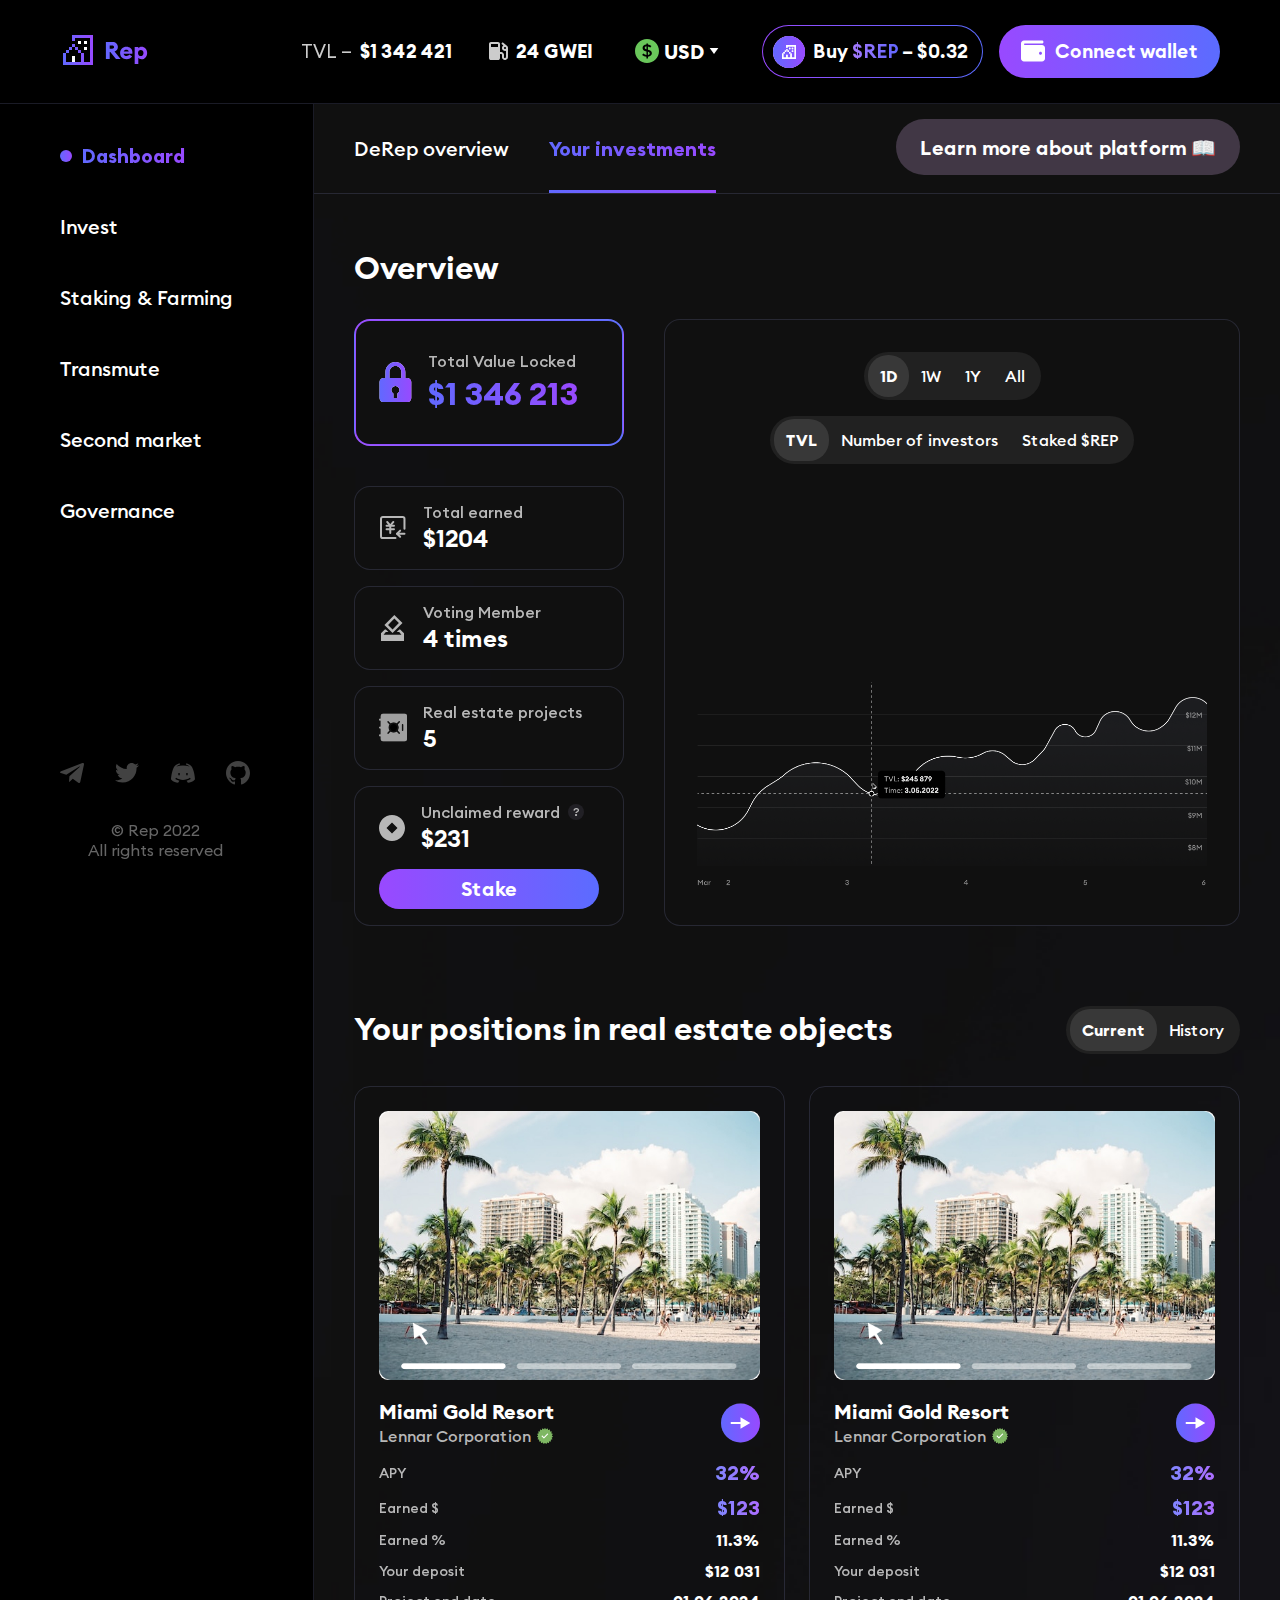
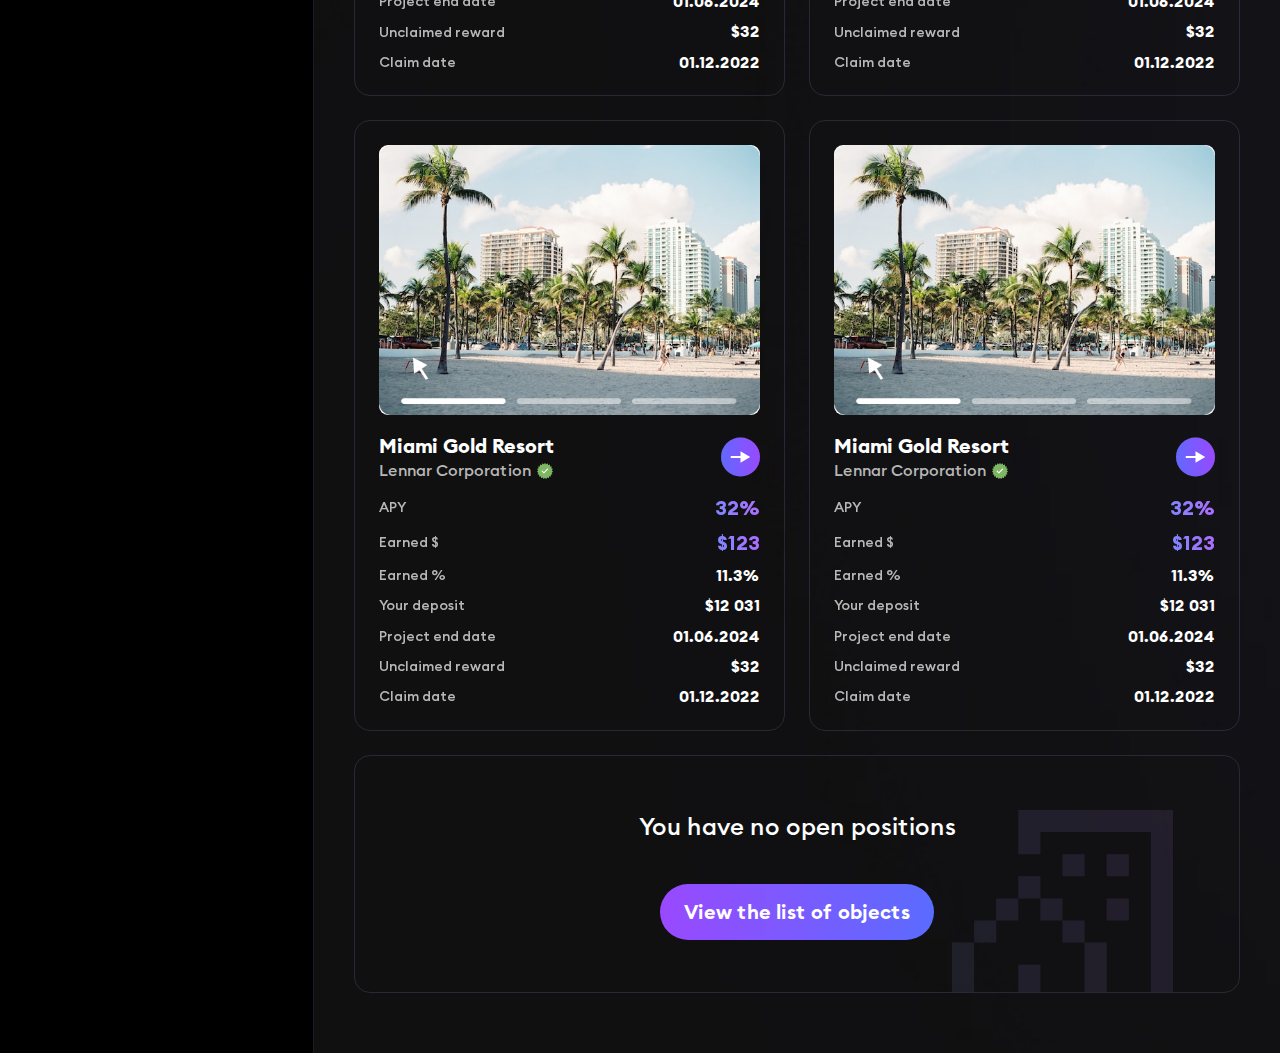
==== commit 6c6e2f07: "Updated img paths" ====
--- a/dashboard-investments.html
+++ b/dashboard-investments.html
@@ -5,7 +5,7 @@
 	<meta charset="UTF-8">
 	<meta http-equiv="X-UA-Compatible" content="IE=edge">
 	<meta name="viewport" content="width=device-width, initial-scale=1.0">
-	<link rel="stylesheet" href="./css/style.min.css?_v=20220924212752">
+	<link rel="stylesheet" href="./css/style.min.css">
 	<title>Dashboard</title>
 </head>
 
@@ -43,7 +43,7 @@
 						<span>USD</span>
 					</li>
 					<li class="select__dropdown-item">
-						<picture><source srcset="img/euro-icon.webp" type="image/webp"><img src="img/euro-icon.png" alt=""></picture>
+						<img src="img/euro-icon.png" alt="">
 						<span>EURO</span>
 					</li>
 				</ul>
@@ -69,11 +69,11 @@
 		<h2 class="popup__title">Connect a wallet</h2>		
 		<div class="connect-wallet-popup__items">
 			<button class="connect-wallet-popup__item">
-				<picture><source srcset="img/metamask-icon.webp" type="image/webp"><img src="img/metamask-icon.png" alt=""></picture>
+				<img src="img/metamask-icon.png" alt="">
 				Metamask
 			</button>
 			<button class="connect-wallet-popup__item">
-				<picture><source srcset="img/coinbase-icon.webp" type="image/webp"><img src="img/coinbase-icon.png" alt=""></picture>
+				<img src="img/coinbase-icon.png" alt="">
 				Coinbase Wallet
 			</button>
 		</div>		
@@ -109,7 +109,7 @@
 						<span>USD</span>
 					</li>
 					<li class="select__dropdown-item">
-						<picture><source srcset="img/euro-icon.webp" type="image/webp"><img src="img/euro-icon.png" alt=""></picture>
+						<img src="img/euro-icon.png" alt="">
 						<span>EUR</span>
 					</li>
 				</ul>
@@ -275,7 +275,7 @@
 	</div>
 
 	<div class="dashboard__viewbox-content">
-		<picture><source srcset="img/graph-example.webp" type="image/webp"><img src="img/graph-example.png" alt=""></picture>
+		<img src="img/graph-example.png" alt="">
 	</div>			
 </div>
 					
@@ -303,7 +303,7 @@
 
 						
 							<div class="position-card card">
-	<picture><source srcset="img/card-example-image.webp" type="image/webp"><img class="position-card__image" src="img/card-example-image.jpg" alt=""></picture>
+	<img class="position-card__image" src="img/card-example-image.jpg" alt="">
 	<div class="card__title-block">
 		<div class="card__name">
 			<h3 class="card__title">Miami Gold Resort</h3>
@@ -344,7 +344,7 @@
 </div>
 						
 							<div class="position-card card">
-	<picture><source srcset="img/card-example-image.webp" type="image/webp"><img class="position-card__image" src="img/card-example-image.jpg" alt=""></picture>
+	<img class="position-card__image" src="img/card-example-image.jpg" alt="">
 	<div class="card__title-block">
 		<div class="card__name">
 			<h3 class="card__title">Miami Gold Resort</h3>
@@ -385,7 +385,7 @@
 </div>
 						
 							<div class="position-card card">
-	<picture><source srcset="img/card-example-image.webp" type="image/webp"><img class="position-card__image" src="img/card-example-image.jpg" alt=""></picture>
+	<img class="position-card__image" src="img/card-example-image.jpg" alt="">
 	<div class="card__title-block">
 		<div class="card__name">
 			<h3 class="card__title">Miami Gold Resort</h3>
@@ -426,7 +426,7 @@
 </div>
 						
 							<div class="position-card card">
-	<picture><source srcset="img/card-example-image.webp" type="image/webp"><img class="position-card__image" src="img/card-example-image.jpg" alt=""></picture>
+	<img class="position-card__image" src="img/card-example-image.jpg" alt="">
 	<div class="card__title-block">
 		<div class="card__name">
 			<h3 class="card__title">Miami Gold Resort</h3>
@@ -478,6 +478,6 @@
 
 		</div>
 	</main>	
-	<script src="./js/app.min.js?_v=20220924212752"></script>
+	<script src="./js/app.min.js"></script>
 </body>
 </html>--- a/css/style.min.css
+++ b/css/style.min.css
@@ -1 +1,4014 @@
-:root{--error-color:#FF4646;--hover-color:#5B6CFF;--table-cnt-width:auto;--slider-width:auto}/*! normalize.css v8.0.1 | MIT License | github.com/necolas/normalize.css */html{line-height:1.15;-webkit-text-size-adjust:100%}body{margin:0}main{display:block}h1{font-size:2em;margin:.67em 0}hr{-webkit-box-sizing:content-box;box-sizing:content-box;height:0;overflow:visible}pre{font-family:monospace,monospace;font-size:1em}a{background-color:transparent}abbr[title]{border-bottom:none;text-decoration:underline;-webkit-text-decoration:underline dotted;text-decoration:underline dotted}b,strong{font-weight:bolder}code,kbd,samp{font-family:monospace,monospace;font-size:1em}small{font-size:80%}sub,sup{font-size:75%;line-height:0;position:relative;vertical-align:baseline}sub{bottom:-.25em}sup{top:-.5em}img{border-style:none}button,input,optgroup,select,textarea{font-family:inherit;font-size:100%;line-height:1.15;margin:0}button,input{overflow:visible}button,select{text-transform:none}[type=button],[type=reset],[type=submit],button{-webkit-appearance:button}[type=button]::-moz-focus-inner,[type=reset]::-moz-focus-inner,[type=submit]::-moz-focus-inner,button::-moz-focus-inner{border-style:none;padding:0}[type=button]:-moz-focusring,[type=reset]:-moz-focusring,[type=submit]:-moz-focusring,button:-moz-focusring{outline:1px dotted ButtonText}fieldset{padding:.35em .75em .625em}legend{-webkit-box-sizing:border-box;box-sizing:border-box;color:inherit;display:table;max-width:100%;padding:0;white-space:normal}progress{vertical-align:baseline}textarea{overflow:auto}[type=checkbox],[type=radio]{-webkit-box-sizing:border-box;box-sizing:border-box;padding:0}[type=number]::-webkit-inner-spin-button,[type=number]::-webkit-outer-spin-button{height:auto}[type=search]{-webkit-appearance:textfield;outline-offset:-2px}[type=search]::-webkit-search-decoration{-webkit-appearance:none}::-webkit-file-upload-button{-webkit-appearance:button;font:inherit}details{display:block}summary{display:list-item}template{display:none}[hidden]{display:none}@font-face{font-family:EuclidCircularB;font-display:swap;src:url(../fonts/EuclidCircularB-Medium.woff2) format("woff2"),url(../fonts/EuclidCircularB-Medium.woff) format("woff"),url(../fonts/EuclidCircularB-Medium.ttf) format("ttf");font-weight:500;font-style:normal}@font-face{font-family:EuclidCircularB;font-display:swap;src:url(../fonts/EuclidCircularB-Bold.woff2) format("woff2"),url(../fonts/EuclidCircularB-Bold.woff) format("woff"),url(../fonts/EuclidCircularB-Bold.ttf) format("ttf");font-weight:700;font-style:normal}@font-face{font-family:EuclidCircularB;font-display:swap;src:url(../fonts/EuclidCircularB-Regular.woff2) format("woff2"),url(../fonts/EuclidCircularB-Regular.woff) format("woff"),url(../fonts/EuclidCircularB-Regular.ttf) format("ttf");font-weight:400;font-style:normal}@font-face{font-family:EuclidCircularB;font-display:swap;src:url(../fonts/EuclidCircularB-SemiBold.woff2) format("woff2"),url(../fonts/EuclidCircularB-SemiBold.woff) format("woff"),url(../fonts/EuclidCircularB-SemiBold.ttf) format("ttf");font-weight:600;font-style:normal}@font-face{font-family:swiper-icons;src:url("data:application/font-woff;charset=utf-8;base64, [base64]//wADZ2x5ZgAAAywAAADMAAAD2MHtryVoZWFkAAABbAAAADAAAAA2E2+eoWhoZWEAAAGcAAAAHwAAACQC9gDzaG10eAAAAigAAAAZAAAArgJkABFsb2NhAAAC0AAAAFoAAABaFQAUGG1heHAAAAG8AAAAHwAAACAAcABAbmFtZQAAA/gAAAE5AAACXvFdBwlwb3N0AAAFNAAAAGIAAACE5s74hXjaY2BkYGAAYpf5Hu/j+W2+MnAzMYDAzaX6QjD6/4//Bxj5GA8AuRwMYGkAPywL13jaY2BkYGA88P8Agx4j+/8fQDYfA1AEBWgDAIB2BOoAeNpjYGRgYNBh4GdgYgABEMnIABJzYNADCQAACWgAsQB42mNgYfzCOIGBlYGB0YcxjYGBwR1Kf2WQZGhhYGBiYGVmgAFGBiQQkOaawtDAoMBQxXjg/wEGPcYDDA4wNUA2CCgwsAAAO4EL6gAAeNpj2M0gyAACqxgGNWBkZ2D4/wMA+xkDdgAAAHjaY2BgYGaAYBkGRgYQiAHyGMF8FgYHIM3DwMHABGQrMOgyWDLEM1T9/w8UBfEMgLzE////P/5//f/V/xv+r4eaAAeMbAxwIUYmIMHEgKYAYjUcsDAwsLKxc3BycfPw8jEQA/[base64]/uznmfPFBNODM2K7MTQ45YEAZqGP81AmGGcF3iPqOop0r1SPTaTbVkfUe4HXj97wYE+yNwWYxwWu4v1ugWHgo3S1XdZEVqWM7ET0cfnLGxWfkgR42o2PvWrDMBSFj/IHLaF0zKjRgdiVMwScNRAoWUoH78Y2icB/yIY09An6AH2Bdu/UB+yxopYshQiEvnvu0dURgDt8QeC8PDw7Fpji3fEA4z/PEJ6YOB5hKh4dj3EvXhxPqH/SKUY3rJ7srZ4FZnh1PMAtPhwP6fl2PMJMPDgeQ4rY8YT6Gzao0eAEA409DuggmTnFnOcSCiEiLMgxCiTI6Cq5DZUd3Qmp10vO0LaLTd2cjN4fOumlc7lUYbSQcZFkutRG7g6JKZKy0RmdLY680CDnEJ+UMkpFFe1RN7nxdVpXrC4aTtnaurOnYercZg2YVmLN/d/gczfEimrE/fs/bOuq29Zmn8tloORaXgZgGa78yO9/cnXm2BpaGvq25Dv9S4E9+5SIc9PqupJKhYFSSl47+Qcr1mYNAAAAeNptw0cKwkAAAMDZJA8Q7OUJvkLsPfZ6zFVERPy8qHh2YER+3i/BP83vIBLLySsoKimrqKqpa2hp6+jq6RsYGhmbmJqZSy0sraxtbO3sHRydnEMU4uR6yx7JJXveP7WrDycAAAAAAAH//wACeNpjYGRgYOABYhkgZgJCZgZNBkYGLQZtIJsFLMYAAAw3ALgAeNolizEKgDAQBCchRbC2sFER0YD6qVQiBCv/H9ezGI6Z5XBAw8CBK/m5iQQVauVbXLnOrMZv2oLdKFa8Pjuru2hJzGabmOSLzNMzvutpB3N42mNgZGBg4GKQYzBhYMxJLMlj4GBgAYow/P/PAJJhLM6sSoWKfWCAAwDAjgbRAAB42mNgYGBkAIIbCZo5IPrmUn0hGA0AO8EFTQAA") format("woff");font-weight:400;font-style:normal}:root{--swiper-theme-color:#007aff}.swiper{margin-left:auto;margin-right:auto;position:relative;overflow:hidden;list-style:none;padding:0;z-index:1}.swiper-vertical>.swiper-wrapper{-webkit-box-orient:vertical;-webkit-box-direction:normal;-ms-flex-direction:column;flex-direction:column}.swiper-wrapper{position:relative;width:100%;height:100%;z-index:1;display:-webkit-box;display:-ms-flexbox;display:flex;-webkit-transition-property:-webkit-transform;transition-property:-webkit-transform;-o-transition-property:transform;transition-property:transform;transition-property:transform,-webkit-transform;-webkit-box-sizing:content-box;box-sizing:content-box}.swiper-android .swiper-slide,.swiper-wrapper{-webkit-transform:translate3d(0,0,0);transform:translate3d(0,0,0)}.swiper-pointer-events{-ms-touch-action:pan-y;touch-action:pan-y}.swiper-pointer-events.swiper-vertical{-ms-touch-action:pan-x;touch-action:pan-x}.swiper-slide{-ms-flex-negative:0;flex-shrink:0;width:100%;height:100%;position:relative;-webkit-transition-property:-webkit-transform;transition-property:-webkit-transform;-o-transition-property:transform;transition-property:transform;transition-property:transform,-webkit-transform}.swiper-slide-invisible-blank{visibility:hidden}.swiper-autoheight,.swiper-autoheight .swiper-slide{height:auto}.swiper-autoheight .swiper-wrapper{-webkit-box-align:start;-ms-flex-align:start;align-items:flex-start;-webkit-transition-property:height,-webkit-transform;transition-property:height,-webkit-transform;-o-transition-property:transform,height;transition-property:transform,height;transition-property:transform,height,-webkit-transform}.swiper-backface-hidden .swiper-slide{-webkit-transform:translateZ(0);transform:translateZ(0);-webkit-backface-visibility:hidden;backface-visibility:hidden}.swiper-3d,.swiper-3d.swiper-css-mode .swiper-wrapper{-webkit-perspective:1200px;perspective:1200px}.swiper-3d .swiper-cube-shadow,.swiper-3d .swiper-slide,.swiper-3d .swiper-slide-shadow,.swiper-3d .swiper-slide-shadow-bottom,.swiper-3d .swiper-slide-shadow-left,.swiper-3d .swiper-slide-shadow-right,.swiper-3d .swiper-slide-shadow-top,.swiper-3d .swiper-wrapper{-webkit-transform-style:preserve-3d;transform-style:preserve-3d}.swiper-3d .swiper-slide-shadow,.swiper-3d .swiper-slide-shadow-bottom,.swiper-3d .swiper-slide-shadow-left,.swiper-3d .swiper-slide-shadow-right,.swiper-3d .swiper-slide-shadow-top{position:absolute;left:0;top:0;width:100%;height:100%;pointer-events:none;z-index:10}.swiper-3d .swiper-slide-shadow{background:rgba(0,0,0,.15)}.swiper-3d .swiper-slide-shadow-left{background-image:-webkit-gradient(linear,right top,left top,from(rgba(0,0,0,.5)),to(rgba(0,0,0,0)));background-image:-o-linear-gradient(right,rgba(0,0,0,.5),rgba(0,0,0,0));background-image:linear-gradient(to left,rgba(0,0,0,.5),rgba(0,0,0,0))}.swiper-3d .swiper-slide-shadow-right{background-image:-webkit-gradient(linear,left top,right top,from(rgba(0,0,0,.5)),to(rgba(0,0,0,0)));background-image:-o-linear-gradient(left,rgba(0,0,0,.5),rgba(0,0,0,0));background-image:linear-gradient(to right,rgba(0,0,0,.5),rgba(0,0,0,0))}.swiper-3d .swiper-slide-shadow-top{background-image:-webkit-gradient(linear,left bottom,left top,from(rgba(0,0,0,.5)),to(rgba(0,0,0,0)));background-image:-o-linear-gradient(bottom,rgba(0,0,0,.5),rgba(0,0,0,0));background-image:linear-gradient(to top,rgba(0,0,0,.5),rgba(0,0,0,0))}.swiper-3d .swiper-slide-shadow-bottom{background-image:-webkit-gradient(linear,left top,left bottom,from(rgba(0,0,0,.5)),to(rgba(0,0,0,0)));background-image:-o-linear-gradient(top,rgba(0,0,0,.5),rgba(0,0,0,0));background-image:linear-gradient(to bottom,rgba(0,0,0,.5),rgba(0,0,0,0))}.swiper-css-mode>.swiper-wrapper{overflow:auto;scrollbar-width:none;-ms-overflow-style:none}.swiper-css-mode>.swiper-wrapper::-webkit-scrollbar{display:none}.swiper-css-mode>.swiper-wrapper>.swiper-slide{scroll-snap-align:start start}.swiper-horizontal.swiper-css-mode>.swiper-wrapper{-ms-scroll-snap-type:x mandatory;scroll-snap-type:x mandatory}.swiper-vertical.swiper-css-mode>.swiper-wrapper{-ms-scroll-snap-type:y mandatory;scroll-snap-type:y mandatory}.swiper-centered>.swiper-wrapper::before{content:"";-ms-flex-negative:0;flex-shrink:0;-webkit-box-ordinal-group:10000;-ms-flex-order:9999;order:9999}.swiper-centered.swiper-horizontal>.swiper-wrapper>.swiper-slide:first-child{-webkit-margin-start:var(--swiper-centered-offset-before);margin-inline-start:var(--swiper-centered-offset-before)}.swiper-centered.swiper-horizontal>.swiper-wrapper::before{height:100%;width:var(--swiper-centered-offset-after)}.swiper-centered.swiper-vertical>.swiper-wrapper>.swiper-slide:first-child{-webkit-margin-before:var(--swiper-centered-offset-before);margin-block-start:var(--swiper-centered-offset-before)}.swiper-centered.swiper-vertical>.swiper-wrapper::before{width:100%;height:var(--swiper-centered-offset-after)}.swiper-centered>.swiper-wrapper>.swiper-slide{scroll-snap-align:center center}.container{display:-webkit-box;display:-ms-flexbox;display:flex;-webkit-box-orient:vertical;-webkit-box-direction:normal;-ms-flex-direction:column;flex-direction:column;min-width:320px;min-height:100vh;background-color:#1e1e26}.header{display:-webkit-box;display:-ms-flexbox;display:flex;-webkit-box-align:center;-ms-flex-align:center;align-items:center;gap:40px;background-color:#000;border-bottom:1px solid rgba(173,182,255,.15);height:104px;padding:0 60px}.header__logo{margin-right:auto}.header__logo img{width:88px}.header__params{display:-webkit-box;display:-ms-flexbox;display:flex;-webkit-box-align:center;-ms-flex-align:center;align-items:center;gap:40px}.header__params-item{display:-webkit-box;display:-ms-flexbox;display:flex;-webkit-box-align:center;-ms-flex-align:center;align-items:center;gap:8px;font-size:20px;color:#fff;white-space:nowrap}.header__params-title{opacity:.8}.header__params-value{font-weight:700}.header__params-img{opacity:.8}.header__cta{display:-webkit-box;display:-ms-flexbox;display:flex;-webkit-box-align:center;-ms-flex-align:center;align-items:center;gap:16px}.header__cta-item{position:relative}.header__cta-btn{display:-webkit-box;display:-ms-flexbox;display:flex;-webkit-box-align:center;-ms-flex-align:center;align-items:center;gap:8px;background-image:-webkit-gradient(linear,left top,right top,from(#9949ff),to(#5b6cff));background-image:-o-linear-gradient(left,#9949ff,#5b6cff);background-image:linear-gradient(to right,#9949ff,#5b6cff);border:none;height:56px;border-radius:28px;position:relative;cursor:pointer;white-space:nowrap;padding:12px 16px 12px 12px}.header__cta-btn::before{content:"";position:absolute;top:1px;left:1px;width:calc(100% - 2px);height:calc(100% - 2px);border-radius:28px;background-color:#000;z-index:2}.header__cta-btn-content{color:#fff;position:relative;font-size:20px;font-weight:600;z-index:3}.header__cta-btn-content span{background:-webkit-gradient(linear,left top,right top,from(#a67aff),to(#6267ff));background:-o-linear-gradient(left,#a67aff,#6267ff);background:linear-gradient(to right,#a67aff,#6267ff);-webkit-background-clip:text;-webkit-text-fill-color:transparent}.header__cta-btn img{position:relative;z-index:3}.header__cta-error{font-size:20px;font-weight:600;color:var(--error-color)}.header__buy-btn{gap:8px}.header__wallet-btn{gap:10px;padding:0 24px}.header__wallet-btn::before{display:none}.header__wallet-btn.active::before{display:block}.header__wallet-btn img{width:24px}.header__cta-item-dropdown{display:-webkit-box;display:-ms-flexbox;display:flex;-webkit-box-orient:vertical;-webkit-box-direction:normal;-ms-flex-direction:column;flex-direction:column;gap:16px;font-size:16px;font-weight:500;background-color:#000;border-radius:19px;border:#191e29 3px solid;width:100%;position:absolute;top:70px;left:0;visibility:hidden;opacity:0;z-index:-1;-webkit-transition:all .2s;-o-transition:all .2s;transition:all .2s;-webkit-transform:translateY(-10px);-ms-transform:translateY(-10px);transform:translateY(-10px);padding:24px;margin:0}.header__cta-item-dropdown::before{content:"";display:block;width:100%;height:14px;position:absolute;top:-17px;left:0}.header__cta-item-dropdown_single{text-align:center;padding:14px 24px}.header__cta-item-dropdown li{width:100%}.header__cta-item-dropdown a{text-decoration:none;color:#fff;width:100%;-webkit-transition:all .1s;-o-transition:all .1s;transition:all .1s}.header__cta-item-dropdown a:hover{color:var(--hover-color)}.header__cta-item:hover .header__cta-item-dropdown{visibility:visible;opacity:1;z-index:1;-webkit-transform:translateY(0);-ms-transform:translateY(0);transform:translateY(0)}.navigation{-webkit-box-flex:0;-ms-flex:none;flex:none;background-color:#000;border-right:1px solid rgba(173,182,255,.15);padding:40px 80px 50px 60px}.navigation__bottom{width:190px;position:fixed;bottom:40px}.main{display:-webkit-box;display:-ms-flexbox;display:flex;-webkit-box-align:stretch;-ms-flex-align:stretch;align-items:stretch;-webkit-box-flex:1;-ms-flex:1;flex:1}.main-menu ul{display:-webkit-box;display:-ms-flexbox;display:flex;-webkit-box-orient:vertical;-webkit-box-direction:normal;-ms-flex-direction:column;flex-direction:column;gap:48px;padding:0;margin:0 0 50px}.main-menu_mobile ul{-webkit-box-align:center;-ms-flex-align:center;align-items:center;gap:2.8vh;-webkit-transform:translateY(50px);-ms-transform:translateY(50px);transform:translateY(50px);-webkit-transition:all .5s;-o-transition:all .5s;transition:all .5s;padding:35px 0 42px;margin:0}.mobile-menu.active .main-menu_mobile ul{-webkit-transform:translateY(0);-ms-transform:translateY(0);transform:translateY(0)}.main-menu__item{font-size:20px;font-weight:500}.main-menu__item a{color:#fff;text-decoration:none;-webkit-transition:all .1s;-o-transition:all .1s;transition:all .1s}.main-menu__item a:hover{color:var(--hover-color)}.main-menu__item.active{display:-webkit-box;display:-ms-flexbox;display:flex;-webkit-box-align:center;-ms-flex-align:center;align-items:center;gap:10px;font-weight:700}.main-menu__item.active::before{content:"";width:12px;height:12px;border-radius:50%;background:-o-linear-gradient(182.83deg,#9949ff 0,#5b6cff 110.14%),-o-linear-gradient(182.83deg,#8349ff 0,#ff5bdb 110.14%);background:linear-gradient(267.17deg,#9949ff 0,#5b6cff 110.14%),linear-gradient(267.17deg,#8349ff 0,#ff5bdb 110.14%)}.main-menu__item.active a{background:-o-linear-gradient(183deg,#9949ff 0,#5b6cff 110.14%);background:linear-gradient(267deg,#9949ff 0,#5b6cff 110.14%);-webkit-background-clip:text;-webkit-text-fill-color:transparent}.main-menu_mobile .main-menu__item.active::before{display:none}.select{position:relative}.select__button{display:-webkit-box;display:-ms-flexbox;display:flex;-webkit-box-align:center;-ms-flex-align:center;align-items:center;color:#fff}.select__button::after{content:"";-webkit-transition:all .2s;-o-transition:all .2s;transition:all .2s}.select__button:hover::after{-webkit-transform:rotate(.5turn) translateY(1px);-ms-transform:rotate(.5turn) translateY(1px);transform:rotate(.5turn) translateY(1px)}.select_small .select__button{background:0 0;border:none;font-size:20px;font-weight:700;gap:5px;cursor:pointer}.select_small .select__button::after{content:"";width:10px;height:8px;background:url(../../img/dropdown-arrow.svg) no-repeat center;background-size:contain}.select_regular .select__button{display:-webkit-box;display:-ms-flexbox;display:flex;-webkit-box-align:center;-ms-flex-align:center;align-items:center;-webkit-box-pack:justify;-ms-flex-pack:justify;justify-content:space-between;height:56px;width:100%;min-width:200px;border-radius:28px;border:0;background-color:#212121;border:#212121 1px solid;font-size:20px;color:#fff;outline:0;-webkit-transition:all .1s;-o-transition:all .1s;transition:all .1s;cursor:pointer;padding:0 24px}.select_regular .select__button::after{content:"";width:12px;height:7px;background:url(../../img/dropdown-arrow_gray.svg) no-repeat center;-webkit-transition:all .2s;-o-transition:all .2s;transition:all .2s}.select_regular .select__button::-webkit-input-placeholder{opacity:.4}.select_regular .select__button::-moz-placeholder{opacity:.4}.select_regular .select__button:-ms-input-placeholder{opacity:.4}.select_regular .select__button::-ms-input-placeholder{opacity:.4}.select_regular .select__button::placeholder{opacity:.4}.select_regular .select__button:focus{border:#306fdb 1px solid}.select__dropdown{display:-webkit-box;display:-ms-flexbox;display:flex;-webkit-box-orient:vertical;-webkit-box-direction:normal;-ms-flex-direction:column;flex-direction:column;gap:16px;font-size:16px;font-weight:500;background-color:#000;border-radius:19px;border:#191e29 3px solid;width:100%;min-width:-webkit-fit-content;min-width:-moz-fit-content;min-width:fit-content;position:absolute;top:70px;left:0;visibility:hidden;opacity:0;z-index:-1;-webkit-transition:all .2s;-o-transition:all .2s;transition:all .2s;-webkit-transform:translateY(-10px);-ms-transform:translateY(-10px);transform:translateY(-10px);padding:24px;margin:0}.select__dropdown::before{content:"";display:block;width:100%;height:14px;position:absolute;top:-17px;left:0}.select__dropdown_single{text-align:center;padding:14px 24px}.select__dropdown li{display:-webkit-box;display:-ms-flexbox;display:flex;-webkit-box-align:center;-ms-flex-align:center;align-items:center;gap:8px;width:100%;list-style:none;font-weight:700;font-size:20px;color:#fff;cursor:pointer}.select__dropdown li img{width:24px}.select__dropdown a{text-decoration:none;color:#fff;width:100%;-webkit-transition:all .1s;-o-transition:all .1s;transition:all .1s}.select__dropdown a:hover{color:var(--hover-color)}.select_small .select__dropdown{top:40px}.select_small .select__dropdown_mobile{top:0}.select:hover .select__dropdown{visibility:visible;opacity:1;z-index:999;-webkit-transform:translateY(0);-ms-transform:translateY(0);transform:translateY(0)}.select:hover .select__dropdown_mobile{-webkit-transform:translateY(-100%);-ms-transform:translateY(-100%);transform:translateY(-100%)}.no-webp .content{background:url(../../img/content-bg.jpg) no-repeat center}.content{-webkit-box-flex:1;-ms-flex:auto;flex:auto;background-size:cover;padding-bottom:60px}.content_no-header{padding-top:56px}.content__header{display:-webkit-box;display:-ms-flexbox;display:flex;-webkit-box-align:end;-ms-flex-align:end;align-items:flex-end;height:90px;border-bottom:1px solid rgba(173,182,255,.1490196078);margin-bottom:56px}.content__header-cnt{display:-webkit-box;display:-ms-flexbox;display:flex;-webkit-box-pack:justify;-ms-flex-pack:justify;justify-content:space-between}.content__header-btn{display:-webkit-box;display:-ms-flexbox;display:flex;-webkit-box-align:center;-ms-flex-align:center;align-items:center;height:56px;background-color:#413745;font-weight:600;font-size:20px;color:#fff;border:none;border-radius:28px;position:relative;top:-18px;cursor:pointer;padding:0 24px}.page-tabs{display:-webkit-box;display:-ms-flexbox;display:flex;gap:40px;position:relative}.page-tabs__item{display:-webkit-box;display:-ms-flexbox;display:flex;-webkit-box-orient:vertical;-webkit-box-direction:normal;-ms-flex-direction:column;flex-direction:column;-webkit-box-pack:justify;-ms-flex-pack:justify;justify-content:space-between;font-weight:500;font-size:20px;text-decoration:none;color:#fff;cursor:pointer;-webkit-transition:all .1s;-o-transition:all .1s;transition:all .1s;padding-bottom:26px}.page-tabs__item:hover{color:var(--hover-color)}.page-tabs__item.active{font-weight:700;background:-o-linear-gradient(182.83deg,#9949ff 0,#5b6cff 110.14%);background:linear-gradient(267.17deg,#9949ff 0,#5b6cff 110.14%);-webkit-background-clip:text;-webkit-text-fill-color:transparent;cursor:auto}.page-tabs__item.active::after{content:"";width:100%;height:3px;background:-o-linear-gradient(182.83deg,#9949ff 0,#5b6cff 110.14%),#fff;background:linear-gradient(267.17deg,#9949ff 0,#5b6cff 110.14%),#fff;margin-bottom:-26px}.dashboard{margin-bottom:80px}.dashboard__content{display:-webkit-box;display:-ms-flexbox;display:flex;gap:40px}.dashboard__widgets{display:-webkit-box;display:-ms-flexbox;display:flex;-webkit-box-orient:vertical;-webkit-box-direction:normal;-ms-flex-direction:column;flex-direction:column;-webkit-box-pack:justify;-ms-flex-pack:justify;justify-content:space-between;-webkit-box-flex:0;-ms-flex:none;flex:none;gap:16px;width:270px}.dashboard__widget{display:-webkit-box;display:-ms-flexbox;display:flex;-webkit-box-align:center;-ms-flex-align:center;align-items:center;gap:16px;background-color:#101010;border:1px solid rgba(173,182,255,.1490196078);border-radius:16px;width:100%;position:relative;padding:16px 24px}.dashboard__widget_vert{display:-webkit-box;display:-ms-flexbox;display:flex;-webkit-box-orient:vertical;-webkit-box-direction:normal;-ms-flex-direction:column;flex-direction:column;-webkit-box-align:start;-ms-flex-align:start;align-items:flex-start;gap:16px}.dashboard__widget-content{display:-webkit-box;display:-ms-flexbox;display:flex;-webkit-box-orient:vertical;-webkit-box-direction:normal;-ms-flex-direction:column;flex-direction:column;gap:4px;position:relative;z-index:3}.dashboard__widget-container{display:-webkit-box;display:-ms-flexbox;display:flex;-webkit-box-align:center;-ms-flex-align:center;align-items:center;gap:16px}.dashboard__widget_primary .dashboard__widget-content{gap:6px}.dashboard__widget-icon{position:relative;z-index:3}.dashboard__widget-title{display:-webkit-box;display:-ms-flexbox;display:flex;-webkit-box-align:center;-ms-flex-align:center;align-items:center;gap:8px;font-weight:500;font-size:16px;opacity:.7;color:#fff}.dashboard__widget-value{display:-webkit-box;display:-ms-flexbox;display:flex;-webkit-box-align:center;-ms-flex-align:center;align-items:center;gap:6px;font-weight:600;font-size:24px;color:#fff}.dashboard__widget_primary .dashboard__widget-value{font-weight:700;font-size:32px;background:-o-linear-gradient(182.83deg,#9949ff 0,#5b6cff 110.14%);background:linear-gradient(267.17deg,#9949ff 0,#5b6cff 110.14%);-webkit-background-clip:text;-webkit-text-fill-color:transparent;background-clip:text;text-fill-color:transparent}.dashboard__widget_primary{background-image:-webkit-gradient(linear,left top,right top,from(#9949ff),to(#5b6cff));background-image:-o-linear-gradient(left,#9949ff,#5b6cff);background-image:linear-gradient(to right,#9949ff,#5b6cff);height:127px;margin-bottom:24px}.dashboard__widget_primary::before{content:"";position:absolute;top:1px;left:1px;width:calc(100% - 2px);height:calc(100% - 2px);border-radius:14px;background-color:#101010;z-index:2}.dashboard__viewbox{display:-webkit-box;display:-ms-flexbox;display:flex;-webkit-box-orient:vertical;-webkit-box-direction:normal;-ms-flex-direction:column;flex-direction:column;-webkit-box-pack:justify;-ms-flex-pack:justify;justify-content:space-between;-webkit-box-flex:1;-ms-flex:auto;flex:auto;border-radius:16px;background-color:#101010;border:rgba(173,182,255,.1490196078) 1px solid;padding:32px}.dashboard__viewbox-header{display:-webkit-box;display:-ms-flexbox;display:flex;-webkit-box-align:center;-ms-flex-align:center;align-items:center;-webkit-box-pack:justify;-ms-flex-pack:justify;justify-content:space-between;margin-bottom:32px}.dashboard__viewbox-content{width:100%;overflow-x:scroll}.dashboard__viewbox-content::-webkit-scrollbar{display:none}.dashboard__viewbox-content img{width:100%}.text-link{position:relative;font-weight:500;font-size:16px;background:-o-linear-gradient(bottom,rgba(255,255,255,.3),rgba(255,255,255,.3)),-o-linear-gradient(182.83deg,#9949ff 0,#5b6cff 110.14%);background:linear-gradient(0deg,rgba(255,255,255,.3),rgba(255,255,255,.3)),linear-gradient(267.17deg,#9949ff 0,#5b6cff 110.14%);-webkit-background-clip:text;-webkit-text-fill-color:transparent;background-clip:text;text-fill-color:transparent}.text-link:after{content:"";height:1px;width:100%;background:-o-linear-gradient(bottom,rgba(255,255,255,.3),rgba(255,255,255,.3)),-o-linear-gradient(182.83deg,#9949ff 0,#5b6cff 110.14%);background:linear-gradient(0deg,rgba(255,255,255,.3),rgba(255,255,255,.3)),linear-gradient(267.17deg,#9949ff 0,#5b6cff 110.14%);position:absolute;left:0;bottom:0}.filter{display:-webkit-box;display:-ms-flexbox;display:flex;-webkit-box-align:center;-ms-flex-align:center;align-items:center;height:48px;width:-webkit-fit-content;width:-moz-fit-content;width:fit-content;background-color:#212121;border-radius:24px;padding:4px}.filter__input{visibility:hidden;opacity:0;z-index:-1;width:1px;height:1px;position:absolute}.filter__button{display:-webkit-box;display:-ms-flexbox;display:flex;-webkit-box-align:center;-ms-flex-align:center;align-items:center;-webkit-box-pack:center;-ms-flex-pack:center;justify-content:center;border-radius:20px;font-weight:500;font-size:16px;color:#fff;cursor:pointer;white-space:nowrap;padding:12px}.filter__input:checked+.filter__button{background-color:#383838;font-weight:700;cursor:auto}.menu-button{-webkit-box-flex:0;-ms-flex:none;flex:none;width:40px;height:40px;border-radius:50%;border:none;background:#3e3e3e url(../../img/menu-icon.svg) no-repeat center;cursor:pointer}.menu-button.active{background-image:url(../../img/menu-close-icon.svg)}.mobile-menu{display:-webkit-box;display:-ms-flexbox;display:flex;-webkit-box-orient:vertical;-webkit-box-direction:normal;-ms-flex-direction:column;flex-direction:column;-webkit-box-pack:justify;-ms-flex-pack:justify;justify-content:space-between;width:100%;height:calc(100vh - 70px);background-color:#000;position:fixed;bottom:0;left:0;visibility:hidden;opacity:0;-webkit-transition:all .3s;-o-transition:all .3s;transition:all .3s;z-index:-1}.mobile-menu.active{visibility:visible;opacity:1;z-index:999}.mobile-menu__params{display:-webkit-box;display:-ms-flexbox;display:flex;-webkit-box-orient:vertical;-webkit-box-direction:normal;-ms-flex-direction:column;flex-direction:column;-webkit-box-align:center;-ms-flex-align:center;align-items:center;gap:20px;background-color:#141221;padding:22px 0}.mobile-menu__params-item{display:-webkit-box;display:-ms-flexbox;display:flex;-webkit-box-align:center;-ms-flex-align:center;align-items:center;gap:8px;font-size:16px;color:#fff;white-space:nowrap}.mobile-menu__params-title{opacity:.8}.mobile-menu__params-value{font-weight:700}.mobile-menu__params-img{opacity:.8}.mobile-menu__cta-item{position:relative}.mobile-menu__cta-item-dropdown{display:-webkit-box;display:-ms-flexbox;display:flex;-webkit-box-orient:vertical;-webkit-box-direction:normal;-ms-flex-direction:column;flex-direction:column;gap:16px;font-size:16px;font-weight:500;background-color:#000;border-radius:19px;border:#191e29 3px solid;width:100%;position:absolute;top:70px;left:0;visibility:hidden;opacity:0;z-index:-1;-webkit-transition:all .2s;-o-transition:all .2s;transition:all .2s;-webkit-transform:translateY(-10px);-ms-transform:translateY(-10px);transform:translateY(-10px);padding:24px;margin:0}.mobile-menu__cta-item-dropdown::before{content:"";display:block;width:100%;height:14px;position:absolute;top:-17px;left:0}.mobile-menu__cta-item-dropdown_single{text-align:center;padding:14px 24px}.mobile-menu__cta-item-dropdown li{width:100%}.mobile-menu__cta-item-dropdown a{text-decoration:none;color:#fff;width:100%;-webkit-transition:all .1s;-o-transition:all .1s;transition:all .1s}.mobile-menu__cta-item-dropdown a:hover{color:var(--hover-color)}.mobile-menu__buy-btn{display:-webkit-box;display:-ms-flexbox;display:flex;-webkit-box-align:center;-ms-flex-align:center;align-items:center;gap:8px;background-image:-webkit-gradient(linear,left top,right top,from(#9949ff),to(#5b6cff));background-image:-o-linear-gradient(left,#9949ff,#5b6cff);background-image:linear-gradient(to right,#9949ff,#5b6cff);border:none;height:40px;border-radius:28px;position:relative;cursor:pointer;white-space:nowrap;padding:3px 16px 3px 3px}.mobile-menu__buy-btn::before{content:"";position:absolute;top:1px;left:1px;width:calc(100% - 2px);height:calc(100% - 2px);border-radius:28px;background-color:#141221;z-index:2}.mobile-menu__buy-btn-content{color:#fff;position:relative;font-size:16px;font-weight:600;z-index:3}.mobile-menu__buy-btn-content span{background-image:-webkit-gradient(linear,left top,right top,from(#c580cf),to(#9269d2));background-image:-o-linear-gradient(left,#c580cf,#9269d2);background-image:linear-gradient(to right,#c580cf,#9269d2);-webkit-background-clip:text;-webkit-text-fill-color:transparent}.mobile-menu__buy-btn img{position:relative;z-index:3}.mobile-menu__cta-error{font-size:20px;font-weight:600;color:var(--error-color)}.page-title{color:#fff;font-weight:600;font-size:32px;margin:0 0 32px}.cards-gallery__header{display:-webkit-box;display:-ms-flexbox;display:flex;-webkit-box-align:center;-ms-flex-align:center;align-items:center;-webkit-box-pack:justify;-ms-flex-pack:justify;justify-content:space-between;margin-bottom:32px}.cards-gallery__header .page-title{margin:0}.cards-gallery__content{display:-ms-grid;display:grid;gap:24px}.cards-gallery__content_4col{-ms-grid-columns:(1fr)[4];grid-template-columns:repeat(4,1fr)}.cards-gallery__empty{display:-webkit-box;display:-ms-flexbox;display:flex;-webkit-box-align:center;-ms-flex-align:center;align-items:center;-webkit-box-pack:center;-ms-flex-pack:center;justify-content:center;-webkit-box-orient:vertical;-webkit-box-direction:normal;-ms-flex-direction:column;flex-direction:column;border:1px solid #282934;border-radius:16px;grid-column:1/-1;height:238px;background:url(../../img/empty-block-bg.svg) no-repeat 90% bottom}.cards-gallery__empty-title{font-weight:500;font-size:24px;line-height:1.5;color:#fff;text-align:center;margin:0 0 40px}.position-card__image{width:100%;border-radius:9px;margin-bottom:16px}.card{border-radius:16px;border:rgba(173,182,255,.1490196078) 1px solid;padding:24px}.card__title-block{display:-webkit-box;display:-ms-flexbox;display:flex;-webkit-box-align:center;-ms-flex-align:center;align-items:center;-webkit-box-pack:justify;-ms-flex-pack:justify;justify-content:space-between;margin-bottom:16px}.card__title{color:#fff;font-weight:700;font-size:20px;margin:0 0 4px}.card__subtitle{display:-webkit-box;display:-ms-flexbox;display:flex;-webkit-box-align:center;-ms-flex-align:center;align-items:center;gap:6px;font-weight:500;font-size:16px;color:#b7b7b7}.card__subtitle_badge::after{content:"";width:16px;height:16px;background:url(../../img/success-badge.svg) no-repeat center;background-size:contain}.card__enter-btn{width:40px;height:40px;border:none;background:url(../../img/enter-icon.svg) no-repeat center;background-size:contain;cursor:pointer}.card__params{display:-webkit-box;display:-ms-flexbox;display:flex;-webkit-box-orient:vertical;-webkit-box-direction:normal;-ms-flex-direction:column;flex-direction:column;gap:12px}.card__params-item{display:-webkit-box;display:-ms-flexbox;display:flex;-webkit-box-align:center;-ms-flex-align:center;align-items:center;-webkit-box-pack:justify;-ms-flex-pack:justify;justify-content:space-between}.card__params-item-name{display:-webkit-box;display:-ms-flexbox;display:flex;-webkit-box-align:center;-ms-flex-align:center;align-items:center;gap:4px;color:#fff;opacity:.7;font-weight:500;font-size:14px}.card__params-item-value{font-weight:700;font-size:16px;color:#fff}.card__params-item-value_primary{font-weight:700;font-size:20px;background:-o-linear-gradient(bottom,rgba(255,255,255,.2),rgba(255,255,255,.2)),-o-linear-gradient(182.83deg,#9949ff 0,#5b6cff 110.14%);background:linear-gradient(0deg,rgba(255,255,255,.2),rgba(255,255,255,.2)),linear-gradient(267.17deg,#9949ff 0,#5b6cff 110.14%);-webkit-background-clip:text;-webkit-text-fill-color:transparent;background-clip:text;text-fill-color:transparent}.social-links{display:-webkit-box;display:-ms-flexbox;display:flex;-webkit-box-align:center;-ms-flex-align:center;align-items:center;-webkit-box-pack:justify;-ms-flex-pack:justify;justify-content:space-between;width:100%;margin-bottom:32px}.copyrights{display:-webkit-box;display:-ms-flexbox;display:flex;-webkit-box-pack:center;-ms-flex-pack:center;justify-content:center;font-weight:400;font-size:16px;line-height:1.25;text-align:center;color:#fff;opacity:.4}.btn{display:-webkit-box;display:-ms-flexbox;display:flex;-webkit-box-align:center;-ms-flex-align:center;align-items:center;gap:8px;background-image:-webkit-gradient(linear,left top,right top,from(#9949ff),to(#5b6cff));background-image:-o-linear-gradient(left,#9949ff,#5b6cff);background-image:linear-gradient(to right,#9949ff,#5b6cff);color:#fff;font-weight:600;font-size:20px;border:none;height:56px;border-radius:28px;position:relative;cursor:pointer;white-space:nowrap;padding:0 24px}.btn_small{height:40px;width:100%;-webkit-box-pack:center;-ms-flex-pack:center;justify-content:center}.btn_secondary::before{content:"";height:54px;width:calc(100% - 2px);border-radius:28px;background-color:#101010;position:absolute;top:1px;left:1px;z-index:1}.btn_secondary span{position:relative;z-index:2}.btn_wide{width:100%;-webkit-box-pack:center;-ms-flex-pack:center;justify-content:center}.widgets{display:-webkit-box;display:-ms-flexbox;display:flex;-webkit-box-orient:vertical;-webkit-box-direction:normal;-ms-flex-direction:column;flex-direction:column}.widgets_hor{-webkit-box-orient:horizontal;-webkit-box-direction:normal;-ms-flex-direction:row;flex-direction:row;gap:24px;margin-bottom:56px}.widgets_hor .widget{height:127px}.widget{display:-webkit-box;display:-ms-flexbox;display:flex;-webkit-box-align:center;-ms-flex-align:center;align-items:center;gap:16px;background-color:#101010;border:1px solid rgba(173,182,255,.1490196078);border-radius:16px;width:100%;position:relative;padding:16px 24px}.widget_large{padding:32px}.widget__header{width:100%;border-bottom:1px solid rgba(173,182,255,.15);margin-bottom:32px}.widget__content{display:-webkit-box;display:-ms-flexbox;display:flex;-webkit-box-orient:vertical;-webkit-box-direction:normal;-ms-flex-direction:column;flex-direction:column;gap:4px;position:relative;z-index:3}.widget_primary .widget__content{gap:6px}.widget__icon{position:relative;z-index:3}.widget__title{display:-webkit-box;display:-ms-flexbox;display:flex;-webkit-box-align:center;-ms-flex-align:center;align-items:center;gap:4px;font-weight:500;font-size:16px;opacity:.7;color:#fff}.widget__value{display:-webkit-box;display:-ms-flexbox;display:flex;-webkit-box-align:center;-ms-flex-align:center;align-items:center;gap:6px;font-weight:600;font-size:24px;color:#fff}.widget__value-gray{font-weight:500;font-size:24px;opacity:.4}.widget_primary .widget__value{font-weight:700;font-size:32px;background:-o-linear-gradient(182.83deg,#9949ff 0,#5b6cff 110.14%);background:linear-gradient(267.17deg,#9949ff 0,#5b6cff 110.14%);-webkit-background-clip:text;-webkit-text-fill-color:transparent;background-clip:text;text-fill-color:transparent}.widget_primary{background-image:-webkit-gradient(linear,left top,right top,from(#9949ff),to(#5b6cff));background-image:-o-linear-gradient(left,#9949ff,#5b6cff);background-image:linear-gradient(to right,#9949ff,#5b6cff);height:127px;margin-bottom:24px}.widget_primary::before{content:"";position:absolute;top:1px;left:1px;width:calc(100% - 2px);height:calc(100% - 2px);border-radius:14px;background-color:#101010;z-index:2}.widget__button{width:100%;-webkit-box-pack:center;-ms-flex-pack:center;justify-content:center}.widget__subscription{font-weight:500;font-size:12px;line-height:1.25;color:#707070}.widget__subscription b{color:#fff}.object-page{display:-ms-grid;display:grid;-ms-grid-columns:56% 44%;grid-template-columns:56% 44%;-webkit-box-align:start;-ms-flex-align:start;align-items:flex-start;gap:60px}.object-page__content{overflow-x:hidden}.object-page__slider{width:100%;position:relative;margin-bottom:32px}.object-page__title-block{display:-webkit-box;display:-ms-flexbox;display:flex;-webkit-box-orient:vertical;-webkit-box-direction:normal;-ms-flex-direction:column;flex-direction:column;gap:6px;margin-bottom:16px}.object-page__title-block .page-title{margin:0}.object-page__subtitle{display:-webkit-box;display:-ms-flexbox;display:flex;-webkit-box-align:center;-ms-flex-align:center;align-items:center;gap:6px;font-weight:500;font-size:16px;background:-o-linear-gradient(bottom,rgba(255,255,255,.2),rgba(255,255,255,.2)),-o-linear-gradient(182.83deg,#9949ff 0,#5b6cff 110.14%);background:linear-gradient(0deg,rgba(255,255,255,.2),rgba(255,255,255,.2)),linear-gradient(267.17deg,#9949ff 0,#5b6cff 110.14%);-webkit-background-clip:text;-webkit-text-fill-color:transparent;background-clip:text;text-fill-color:transparent}.object-page__subtitle::after{content:"";width:16px;height:16px;background:url(../../img/success-badge.svg) no-repeat center;background-size:contain}.object-page__description{margin:0 0 32px}.object-page__widgets{display:-ms-grid;display:grid;-ms-grid-columns:(1fr)[2];grid-template-columns:repeat(2,1fr);gap:24px;margin-bottom:32px}.object-page__widget{display:-webkit-box;display:-ms-flexbox;display:flex;-webkit-box-orient:vertical;-webkit-box-direction:normal;-ms-flex-direction:column;flex-direction:column;-webkit-box-pack:center;-ms-flex-pack:center;justify-content:center;gap:4px;height:100px;border-radius:16px;background-color:#101010;border:rgba(173,182,255,.1490196078) 1px solid;color:#fff;padding:0 24px}.object-page__widget-title{font-weight:500;font-size:16px;opacity:.7}.object-page__widget-value{display:-webkit-box;display:-ms-flexbox;display:flex;-webkit-box-align:center;-ms-flex-align:center;align-items:center;gap:8px;font-weight:700;font-size:20px}.object-page__widget-value span{opacity:.4;font-weight:500}.object-page__widget-flag{height:20px}.object-page__documents{position:relative;border:1px solid #282934;background:url(../../img/empty-block-bg.svg) no-repeat 95% bottom;background-size:139px;padding:24px 32px;margin-bottom:32px}.object-page__documents::after{content:"";width:38px;height:38px;background:#282934 url(../../img/corner-image.svg) no-repeat right top;background-size:contain;position:absolute;top:-1px;right:-1px}.object-page__documents-title{display:-webkit-box;display:-ms-flexbox;display:flex;-webkit-box-align:baseline;-ms-flex-align:baseline;align-items:baseline;gap:16px;margin:0 0 20px}.object-page__about{border-bottom:1px solid #282934;padding-bottom:32px;margin-bottom:32px}.object-page__about-title{margin:0 0 16px}.object-page__transaction-docs{border-bottom:1px solid #282934;padding-bottom:32px;margin-bottom:32px}.object-page__transaction-docs-title{margin:0 0 16px}.object-page__transaction-docs-subtitle{display:block;margin-bottom:20px}.object-page__team{border-bottom:1px solid #282934;padding-bottom:32px;margin-bottom:32px}.object-page__team-title{margin:0 0 24px}.object-page__partners-title{margin:0 0 24px}.object-page__partners-list{display:-ms-grid;display:grid;-ms-grid-columns:(1fr)[2];grid-template-columns:repeat(2,1fr);gap:24px}.object-page__partners-list img{height:60px;max-width:100%}.object-page__params{background:-webkit-gradient(linear,left bottom,left top,from(#101010),to(#101010)),rgba(0,0,0,.01);background:-o-linear-gradient(bottom,#101010,#101010),rgba(0,0,0,.01);background:linear-gradient(0deg,#101010,#101010),rgba(0,0,0,.01);border:1px solid rgba(173,182,255,.15);border-radius:16px;padding:32px 40px 40px}.object-page__params-header{border-bottom:1px solid rgba(173,182,255,.15);margin-bottom:32px}.object-page__params-input{margin-bottom:26px}.object-page__params-progress{margin-bottom:24px}.object-page__params-checkbox{display:-webkit-box;display:-ms-flexbox;display:flex;-webkit-box-align:center;-ms-flex-align:center;align-items:center;-webkit-box-pack:center;-ms-flex-pack:center;justify-content:center;gap:12px}.object-page__params-checkbox-text{color:#fff;font-weight:500;font-size:16px}.object-page__params-cta{-webkit-box-pack:center;-ms-flex-pack:center;justify-content:center;gap:10px;width:100%;margin-bottom:34px}.object-page__params-cta::before{content:"";width:24px;height:24px;background:url(../../img/wallet-icon.svg) no-repeat center;background-size:contain}.object-page__params-hide-btn{margin:0 auto}.object-page__indicators{display:-ms-grid;display:grid;-ms-grid-columns:(1fr)[2];grid-template-columns:repeat(2,1fr);gap:24px;margin-bottom:28px}.object-page__indicators-item{display:-webkit-box;display:-ms-flexbox;display:flex;-webkit-box-orient:vertical;-webkit-box-direction:normal;-ms-flex-direction:column;flex-direction:column;gap:4px;border:1px solid rgba(173,182,255,.15);border-radius:16px;padding:18px 24px}.object-page__indicators-item_wide{grid-column:1/-1}.object-page__indicators-item-params{display:-webkit-box;display:-ms-flexbox;display:flex;-webkit-box-orient:vertical;-webkit-box-direction:normal;-ms-flex-direction:column;flex-direction:column;gap:8px;margin-top:16px}.object-page__indicators-item-param{display:-webkit-box;display:-ms-flexbox;display:flex;-webkit-box-align:center;-ms-flex-align:center;align-items:center;-webkit-box-pack:justify;-ms-flex-pack:justify;justify-content:space-between}.object-page__indicators-item-param span:first-child{display:-webkit-box;display:-ms-flexbox;display:flex;-webkit-box-align:center;-ms-flex-align:center;align-items:center;gap:4px;color:#707070;font-weight:500;font-size:16px}.object-page__indicators-item-param span:last-child{color:#fff}.object-page__indicators-title{font-weight:500;font-size:16px;color:#fff;opacity:.7}.object-page__indicators-value{font-weight:600;font-size:32px;color:#fff}.object-page__indicators-value_primary{background:-o-linear-gradient(bottom,rgba(255,255,255,.2),rgba(255,255,255,.2)),-o-linear-gradient(182.83deg,#9949ff 0,#5b6cff 110.14%);background:linear-gradient(0deg,rgba(255,255,255,.2),rgba(255,255,255,.2)),linear-gradient(267.17deg,#9949ff 0,#5b6cff 110.14%);-webkit-background-clip:text;-webkit-text-fill-color:transparent;background-clip:text;text-fill-color:transparent}.object-page__indicators-value_small{font-weight:500;font-size:24px}.object-page__indicators-value_medium{font-weight:600;font-size:24px}.object-page__indicators-value_gray{opacity:.67}.object-page__indicators-value-container{display:-webkit-box;display:-ms-flexbox;display:flex;-webkit-box-align:center;-ms-flex-align:center;align-items:center;gap:12px}.path{display:-webkit-box;display:-ms-flexbox;display:flex;gap:6px;font-weight:500;font-size:16px;color:#fff;margin-bottom:40px}.path__link{color:#fff;text-decoration:none;opacity:.7;-webkit-transition:all .2s;-o-transition:all .2s;transition:all .2s}.path__link:hover{opacity:1}.path__arrow{opacity:.7}.page-text{font-weight:500;font-size:16px;line-height:1.4;color:#fff;opacity:.8}.docs-list{display:-webkit-box;display:-ms-flexbox;display:flex;-webkit-box-orient:vertical;-webkit-box-direction:normal;-ms-flex-direction:column;flex-direction:column;gap:16px;padding:0;margin:0}.docs-list__item{display:-webkit-box;display:-ms-flexbox;display:flex;-webkit-box-align:center;-ms-flex-align:center;align-items:center;gap:9px;list-style:none;font-size:16px;font-weight:500}.docs-list__item::before{content:"";width:10px;height:14px;background:url(../../img/doc-icon.svg) no-repeat center}.docs-list__item a{text-decoration:none;background:-o-linear-gradient(bottom,rgba(255,255,255,.2),rgba(255,255,255,.2)),-o-linear-gradient(182.83deg,#9949ff 0,#5b6cff 110.14%);background:linear-gradient(0deg,rgba(255,255,255,.2),rgba(255,255,255,.2)),linear-gradient(267.17deg,#9949ff 0,#5b6cff 110.14%);-webkit-background-clip:text;-webkit-text-fill-color:transparent;background-clip:text;text-fill-color:transparent}.block-title{font-weight:600;font-size:20px;line-height:1.4;color:#fff}.verified{display:-webkit-box;display:-ms-flexbox;display:flex;-webkit-box-align:center;-ms-flex-align:center;align-items:center;gap:4px;font-weight:500;font-size:16px;color:#7eb763}.verified::after{content:"";width:16px;height:16px;background:url(../../img/success-badge.svg) no-repeat center;background-size:contain}.team-list{display:-ms-grid;display:grid;-ms-grid-columns:(1fr)[2];grid-template-columns:repeat(2,1fr);gap:24px}.team-list__item{display:-webkit-box;display:-ms-flexbox;display:flex;-webkit-box-align:center;-ms-flex-align:center;align-items:center;gap:16px}.team-list__img{width:72px;height:72px;-o-object-fit:cover;object-fit:cover;border-radius:10px}.team-list__title{display:-webkit-box;display:-ms-flexbox;display:flex;-webkit-box-orient:vertical;-webkit-box-direction:normal;-ms-flex-direction:column;flex-direction:column;gap:6px}.team-list__name{font-weight:500;font-size:18px;color:#fff}.team-list__position{font-weight:500;font-size:16px;color:#fff;opacity:.8}.input-container{display:-webkit-box;display:-ms-flexbox;display:flex;-webkit-box-orient:vertical;-webkit-box-direction:normal;-ms-flex-direction:column;flex-direction:column;gap:8px;width:100%;position:relative}.input-container__max-btn{font-size:20px;color:#fff;position:absolute;right:24px;top:38px;background:0 0;border:none;cursor:pointer}.text-input{height:56px;width:100%;border-radius:28px;border:0;background-color:#212121;border:#212121 1px solid;font-size:20px;color:#fff;outline:0;-webkit-transition:all .1s;-o-transition:all .1s;transition:all .1s;padding:0 24px}.text-input::-webkit-input-placeholder{opacity:.4}.text-input::-moz-placeholder{opacity:.4}.text-input:-ms-input-placeholder{opacity:.4}.text-input::-ms-input-placeholder{opacity:.4}.text-input::placeholder{opacity:.4}.text-input:focus{border:#306fdb 1px solid}.input-label{font-weight:500;font-size:14px;color:#fff;padding-left:16px}.scale{margin-bottom:20px}.scale__progress{height:4px;border-radius:2px;background-color:#2e2e2e}.scale__progress-bar{height:4px;border-radius:2px;background:-o-linear-gradient(182.83deg,#9949ff 0,#5b6cff 110.14%);background:linear-gradient(267.17deg,#9949ff 0,#5b6cff 110.14%);width:35%}.scale__title{display:-webkit-box;display:-ms-flexbox;display:flex;-webkit-box-pack:justify;-ms-flex-pack:justify;justify-content:space-between;margin-bottom:8px}.scale__title_left,.scale__title_right{display:-webkit-box;display:-ms-flexbox;display:flex;-webkit-box-orient:vertical;-webkit-box-direction:normal;-ms-flex-direction:column;flex-direction:column;gap:3px}.scale__title_right{text-align:right}.scale__item-name{color:#fff;opacity:.7;font-weight:500;font-size:14px}.scale__item-value{font-weight:700;font-size:16px;color:#fff}.external-link{display:-webkit-box;display:-ms-flexbox;display:flex;gap:6px;font-weight:500;font-size:16px;width:-webkit-fit-content;width:-moz-fit-content;width:fit-content;background:-o-linear-gradient(bottom,rgba(255,255,255,.2),rgba(255,255,255,.2)),-o-linear-gradient(182.83deg,#9949ff 0,#5b6cff 110.14%);background:linear-gradient(0deg,rgba(255,255,255,.2),rgba(255,255,255,.2)),linear-gradient(267.17deg,#9949ff 0,#5b6cff 110.14%);-webkit-background-clip:text;-webkit-text-fill-color:transparent;background-clip:text;text-fill-color:transparent;margin:0 auto}.external-link::before{content:"";width:24px;height:24px;background:url(../../img/link-icon.svg) no-repeat center;background-size:contain;position:relative;top:-3px}.checkbox{position:relative;-webkit-user-select:none;-moz-user-select:none;-ms-user-select:none;user-select:none;margin:32px 0 32px}.checkbox__input{visibility:visible;height:1px;width:1px;opacity:0;z-index:-1;position:absolute}.checkbox__button{display:-webkit-box;display:-ms-flexbox;display:flex;-webkit-box-align:center;-ms-flex-align:center;align-items:center;-webkit-box-pack:center;-ms-flex-pack:center;justify-content:center;width:24px;height:24px;border:1px solid rgba(173,182,255,.15);border-radius:50%;cursor:pointer;-webkit-user-select:none;-moz-user-select:none;-ms-user-select:none;user-select:none}.checkbox__input:checked+.checkbox__button{border:none;background:-o-linear-gradient(182.83deg,#9949ff 0,#5b6cff 110.14%);background:linear-gradient(267.17deg,#9949ff 0,#5b6cff 110.14%)}.checkbox__input:checked+.checkbox__button::after{content:"";width:11px;height:9px;background:url(../../img/checkbox-icon.svg) no-repeat center;background-size:contain}.info-button{display:-webkit-box;display:-ms-flexbox;display:flex;-webkit-box-align:center;-ms-flex-align:center;align-items:center;-webkit-box-pack:center;-ms-flex-pack:center;justify-content:center;width:16px;height:16px;color:#fff;font-weight:500;font-size:12px;background:rgba(130,125,157,.22);border:none;border-radius:50%;cursor:pointer}.hide-block-button{display:-webkit-box;display:-ms-flexbox;display:flex;-webkit-box-align:center;-ms-flex-align:center;align-items:center;gap:7px;font-weight:500;font-size:16px;background:-o-linear-gradient(bottom,rgba(255,255,255,.2),rgba(255,255,255,.2)),-o-linear-gradient(182.83deg,#9949ff 0,#5b6cff 110.14%);background:linear-gradient(0deg,rgba(255,255,255,.2),rgba(255,255,255,.2)),linear-gradient(267.17deg,#9949ff 0,#5b6cff 110.14%);-webkit-background-clip:text;-webkit-text-fill-color:transparent;background-clip:text;text-fill-color:transparent;border:none;cursor:pointer}.hide-block-button::after{content:"";width:11px;height:7px;background:url(../../img/collapse-arrow.svg) no-repeat center;background-size:contain;-webkit-transition:all .2s;-o-transition:all .2s;transition:all .2s}.hide-block-button.active::after{-webkit-transform:rotate(.5turn);-ms-transform:rotate(.5turn);transform:rotate(.5turn)}.hide-block-button.active+.hidden-block{display:-webkit-box;display:-ms-flexbox;display:flex}.hidden-block{display:none;margin-top:35px}.gallery-swiper{width:100%;margin-bottom:16px}.gallery-swiper .swiper-slide{height:440px;width:100%}.gallery-swiper img{display:block;width:100%;height:100%;-o-object-fit:cover;object-fit:cover;border-radius:9px}.thumbs-swiper{width:100%}.thumbs-swiper .swiper-slide{height:78px;opacity:.4;cursor:pointer}.thumbs-swiper .swiper-slide-thumb-active{opacity:1}.thumbs-swiper img{height:100%;width:100%;border-radius:6px}.popup{display:-webkit-box;display:-ms-flexbox;display:flex;-webkit-box-align:center;-ms-flex-align:center;align-items:center;-webkit-box-pack:center;-ms-flex-pack:center;justify-content:center;position:fixed;top:0;bottom:0;left:0;right:0;width:100%;height:100%;background:rgba(0,0,0,.58);-webkit-backdrop-filter:blur(2.5px);backdrop-filter:blur(2.5px);-webkit-transition:all .3s;-o-transition:all .3s;transition:all .3s;visibility:hidden;opacity:0;z-index:-1}.popup.active{visibility:visible;opacity:1;z-index:999}.popup__container{display:-webkit-box;display:-ms-flexbox;display:flex;-webkit-box-orient:vertical;-webkit-box-direction:normal;-ms-flex-direction:column;flex-direction:column;-webkit-box-align:center;-ms-flex-align:center;align-items:center;background:-webkit-gradient(linear,left bottom,left top,from(#101010),to(#101010)),rgba(0,0,0,.01);background:-o-linear-gradient(bottom,#101010,#101010),rgba(0,0,0,.01);background:linear-gradient(0deg,#101010,#101010),rgba(0,0,0,.01);border:1px solid rgba(173,182,255,.15);border-radius:16px;width:90%;max-width:493px;position:relative;padding:32px 40px 40px}.popup__title{font-weight:600;font-size:24px;color:#fff;margin:0 0 32px}.popup__progress{display:-webkit-box;display:-ms-flexbox;display:flex;-webkit-box-orient:vertical;-webkit-box-direction:normal;-ms-flex-direction:column;flex-direction:column;-webkit-box-align:center;-ms-flex-align:center;align-items:center;gap:16px;margin-bottom:32px}.popup__progress-title{font-weight:500;font-size:20px;color:#fff;opacity:.7}.popup__progress-bar{display:-webkit-box;display:-ms-flexbox;display:flex;-webkit-box-align:center;-ms-flex-align:center;align-items:center;-webkit-box-pack:justify;-ms-flex-pack:justify;justify-content:space-between;width:130px;height:16px;position:relative}.popup__progress-bar::before{content:"";width:100%;height:3px;background:#353535;position:absolute;left:0;top:50%;-webkit-transform:translateY(-50%);-ms-transform:translateY(-50%);transform:translateY(-50%);z-index:1}.popup__progress-item{width:16px;height:16px;border-radius:50%;background:-o-linear-gradient(183.15deg,#9949ff 0,#5b6cff 121.74%);background:linear-gradient(266.85deg,#9949ff 0,#5b6cff 121.74%);-webkit-box-shadow:0 0 12px rgba(120,93,255,.67);box-shadow:0 0 12px rgba(120,93,255,.67);position:relative;z-index:2}.popup__progress-item_empty{background:#353535;-webkit-box-shadow:none;box-shadow:none}.popup__progress-item_done{display:-webkit-box;display:-ms-flexbox;display:flex;-webkit-box-align:center;-ms-flex-align:center;align-items:center;-webkit-box-pack:center;-ms-flex-pack:center;justify-content:center;background:-webkit-gradient(linear,left bottom,left top,from(#7eb763),to(#7eb763));background:-o-linear-gradient(bottom,#7eb763,#7eb763);background:linear-gradient(0deg,#7eb763,#7eb763);-webkit-box-shadow:0 0 12px rgba(126,183,99,.67);box-shadow:0 0 12px rgba(126,183,99,.67)}.popup__progress-item_done::before{content:"";width:7px;height:5px;background:url(../../img/checkbox-icon.svg) no-repeat center;background-size:contain}.popup__loader{margin-bottom:32px}.popup__text{font-weight:500;font-size:16px;line-height:1.4;text-align:center;color:#fff;opacity:.8;margin:0 0 32px}.popup__btn{width:100%;-webkit-box-pack:center;-ms-flex-pack:center;justify-content:center}.popup__success{display:-webkit-box;display:-ms-flexbox;display:flex;-webkit-box-align:center;-ms-flex-align:center;align-items:center;-webkit-box-pack:center;-ms-flex-pack:center;justify-content:center;width:48px;height:48px;background:-webkit-gradient(linear,left bottom,left top,from(#7eb763),to(#7eb763));background:-o-linear-gradient(bottom,#7eb763,#7eb763);background:linear-gradient(0deg,#7eb763,#7eb763);-webkit-box-shadow:0 0 12px rgba(126,183,99,.67);box-shadow:0 0 12px rgba(126,183,99,.67);border-radius:50%;margin-bottom:32px}.popup__success::after{content:"";width:20px;height:15px;background:url(../../img/checkbox-icon.svg) no-repeat center;background-size:contain}.popup__sum{font-weight:600;font-size:24px;color:#fff;margin-bottom:32px}.popup__close-button{width:15px;height:15px;background:url(../../img/close-icon.svg) no-repeat center;background-size:contain;border:none;cursor:pointer;position:absolute;top:40px;right:28px}.staking-farming__top{display:-ms-grid;display:grid;-ms-grid-columns:(1fr)[2];grid-template-columns:repeat(2,1fr);gap:40px 56px;border-bottom:#282934 1px solid;padding-bottom:84px;margin-bottom:84px}.staking-farming__deposit,.staking-farming__withdrawl{display:-webkit-box;display:-ms-flexbox;display:flex;-webkit-box-orient:vertical;-webkit-box-direction:normal;-ms-flex-direction:column;flex-direction:column;-webkit-box-align:start;-ms-flex-align:start;align-items:flex-start;min-height:380px;padding:32px 40px 40px}.staking-farming__deposit .widget__button,.staking-farming__withdrawl .widget__button{margin-top:auto}.staking-farming__deposit-title{font-weight:500;font-size:24px;line-height:1.4;color:#fff;margin:0 0 32px}.staking-farming__deposit .input-container{margin-bottom:32px}.staking-farming__withdrawl .widget{padding:24px;margin-bottom:32px}.staking-farming__last{display:-ms-grid;display:grid;-ms-grid-columns:(1fr)[2];grid-template-columns:repeat(2,1fr);gap:56px}.input-subscription{display:-webkit-box;display:-ms-flexbox;display:flex;-webkit-box-align:center;-ms-flex-align:center;align-items:center;gap:10px;font-weight:500;font-size:14px;color:#cfcfcf;padding-left:16px}.farming{overflow-x:hidden;position:relative;margin-bottom:48px}.farming__header{display:-webkit-box;display:-ms-flexbox;display:flex;gap:24px}.farming__slider{overflow-x:hidden;position:relative;width:100%}.farming__slide{display:-webkit-box;display:-ms-flexbox;display:flex;gap:16px;width:100%}.farming__slide-item-title{display:-webkit-box;display:-ms-flexbox;display:flex;-webkit-box-align:center;-ms-flex-align:center;align-items:center;gap:12px}.farming__slide-item_primary .widget__content{display:-webkit-box;display:-ms-flexbox;display:flex;-webkit-box-orient:vertical;-webkit-box-direction:normal;-ms-flex-direction:column;flex-direction:column;gap:15px}.farming__slide-value{font-size:24px;white-space:nowrap}.farming__slide-icon{width:42px}.farming__controls{display:-webkit-box;display:-ms-flexbox;display:flex;gap:8px}.farming__control_next,.farming__control_prev{background-color:#3e3e3e;font-weight:600;font-size:13px;border-radius:16px;border:none;cursor:pointer}.farming__control_next.swiper-button-disabled,.farming__control_prev.swiper-button-disabled{opacity:.4}.farming__control_prev{display:-webkit-box;display:-ms-flexbox;display:flex;-webkit-box-align:center;-ms-flex-align:center;align-items:center;-webkit-box-pack:center;-ms-flex-pack:center;justify-content:center;height:32px;width:32px}.farming__control_prev::before{content:"";width:8px;height:13px;background:url(../../img/arrow-prev-icon.svg) no-repeat center;background-size:contain}.farming__control_next{display:-webkit-box;display:-ms-flexbox;display:flex;-webkit-box-align:center;-ms-flex-align:center;align-items:center;gap:6px;height:32px;color:#fff;padding:0 16px}.farming__control_next::after{content:"";width:6px;height:9px;background:url(../../img/arrow-next-icon.svg) no-repeat center;background-size:contain}.farming .external-link{margin:0}.transmute__widgets{display:-webkit-box;display:-ms-flexbox;display:flex;gap:24px;margin-bottom:56px}.transmute__content{display:-ms-grid;display:grid;-ms-grid-columns:(1fr)[2];grid-template-columns:repeat(2,1fr);gap:32px}.transmute__item-image{width:100%;height:194px;-o-object-fit:cover;object-fit:cover;border-radius:9px;margin-bottom:24px}.transmute__item-name{margin-bottom:24px}.transmute__item-params{margin-bottom:40px}.transmute__card-tabs{margin-bottom:24px}.transmute__inputs{display:-webkit-box;display:-ms-flexbox;display:flex;gap:24px}.card-tabs{display:-webkit-box;display:-ms-flexbox;display:flex;gap:32px;position:relative;border-bottom:1px solid rgba(173,182,255,.15)}.card-tabs__item{display:-webkit-box;display:-ms-flexbox;display:flex;-webkit-box-orient:vertical;-webkit-box-direction:normal;-ms-flex-direction:column;flex-direction:column;-webkit-box-pack:justify;-ms-flex-pack:justify;justify-content:space-between;font-weight:500;font-size:16px;text-decoration:none;color:#fff;cursor:pointer;-webkit-transition:all .1s;-o-transition:all .1s;transition:all .1s;padding-bottom:13px}.card-tabs__item:hover{color:var(--hover-color)}.card-tabs__item.active{font-weight:700;background:-o-linear-gradient(182.83deg,#9949ff 0,#5b6cff 110.14%);background:linear-gradient(267.17deg,#9949ff 0,#5b6cff 110.14%);-webkit-background-clip:text;-webkit-text-fill-color:transparent;cursor:auto}.card-tabs__item.active::after{content:"";width:100%;height:3px;background:-o-linear-gradient(182.83deg,#9949ff 0,#5b6cff 110.14%);background:linear-gradient(267.17deg,#9949ff 0,#5b6cff 110.14%);margin-bottom:-13px}.input-subscription-icon{width:24px;height:24px}.second-market__header{display:-webkit-box;display:-ms-flexbox;display:flex;-webkit-box-align:center;-ms-flex-align:center;align-items:center;-webkit-box-pack:justify;-ms-flex-pack:justify;justify-content:space-between;margin-bottom:36px}.second-market__title{margin:0}.second-market__content{display:-ms-grid;display:grid;-ms-grid-columns:(1fr)[3];grid-template-columns:repeat(3,1fr);gap:32px}.second-market__header-filters{display:-webkit-box;display:-ms-flexbox;display:flex;gap:24px}.second-market__item-name{margin-bottom:24px}.second-market__item-params{margin-bottom:24px}.second-market__item-amount{margin-bottom:24px}.second-market__item-input{margin-bottom:24px}.governance__content{width:100%}.governance__table-container{border:1px solid rgba(173,182,255,.15);border-radius:16px;overflow-x:scroll;width:100%;background-color:#101010;padding:32px}.governance__table{border-collapse:collapse;width:100%}.governance__table thead th{font-weight:500;font-size:16px;color:#fff;opacity:.7;border-bottom:1px solid rgba(173,182,255,.15);padding:20px 0}.governance__table tr td{height:70px;font-size:16px;font-weight:500;color:#fff}.governance__table tr:not(:last-of-type) td{border-bottom:1px solid rgba(173,182,255,.15)}.governance__table-num{width:45px;text-align:left}.governance__table-title{width:20%;text-align:left}.governance__table-voted{width:12%;text-align:right}.governance__table-status{width:12%;text-align:center}.governance__table-start{width:80px;text-align:right}.governance__table-end{width:10%;text-align:right}.governance__table-snapshot{width:10%;text-align:right}.governance__table-forum{width:15.4%;text-align:right}.governance__table-voting{width:10%;text-align:right}.governance__table-forum a,.governance__table-snapshot a,.governance__table-voting a{width:100%;text-align:right;-webkit-box-pack:end;-ms-flex-pack:end;justify-content:flex-end}.governance__table-scale{display:-webkit-box;display:-ms-flexbox;display:flex;-webkit-box-pack:justify;-ms-flex-pack:justify;justify-content:space-between;width:100%;font-weight:700;margin-bottom:8px}.governance__table-progress{height:4px;width:100%;border-radius:2px;background-color:#ca3b3b}.governance__table-progress div{background-color:#69c65a;height:4px;border-radius:2px}.governance__table-link{display:-webkit-box;display:-ms-flexbox;display:flex;-webkit-box-align:center;-ms-flex-align:center;align-items:center;color:#fff;text-decoration:none}.governance__table-link img{width:16px;margin-left:6px}.external-link-alt{display:-webkit-box;display:-ms-flexbox;display:flex;-webkit-box-align:center;-ms-flex-align:center;align-items:center;gap:6px;color:#fff;text-decoration:none}.external-link-alt::after{content:"";width:16px;height:16px;background:url(../../img/link-icon-alt.svg) no-repeat center;background-size:contain}.connect-wallet-popup__items{display:-webkit-box;display:-ms-flexbox;display:flex;-webkit-box-orient:vertical;-webkit-box-direction:normal;-ms-flex-direction:column;flex-direction:column;gap:8px;width:100%;margin-bottom:24px}.connect-wallet-popup__item{display:-webkit-box;display:-ms-flexbox;display:flex;-webkit-box-align:center;-ms-flex-align:center;align-items:center;gap:12px;font-weight:500;font-size:24px;color:#fff;background:0 0;border:1px solid #191e29;border-radius:16px;height:54px;width:100%;cursor:pointer;padding:0 24px}.connect-wallet-popup__item img{width:24px}.connect-wallet-popup .popup__container{-webkit-box-align:start;-ms-flex-align:start;align-items:flex-start;padding:32px 24px}*,::after,::before{-webkit-box-sizing:border-box;box-sizing:border-box}body{font-family:EuclidCircularB,sans-serif;text-rendering:optimizeLegibility;-webkit-font-smoothing:antialiased;-moz-osx-font-smoothing:grayscale;margin:0}.fixed{position:fixed}.wrap{width:100%;max-width:1440px;position:relative;padding:0 40px;margin:0 auto}@media (min-width:769px){.menu-button{display:none}}@media (max-width:1920px){.farming__slider{width:var(--slider-width)}}@media (max-width:1800px){.farming__slide-value{font-size:1.33vw}.farming__slide-icon{width:2.33vw}.farming__slide .widget__title{font-size:.89vw}.farming__slide .widget__value{font-size:1.33vw}.farming .external-link{font-size:.88vw}.farming .external-link::before{width:1.33vw;height:1.33vw;gap:.33vw}}@media (max-width:1680px){.object-page{-ms-grid-columns:(1fr)[2];grid-template-columns:repeat(2,1fr)}}@media (max-width:1600px){.cards-gallery__content_4col{-ms-grid-columns:(1fr)[3];grid-template-columns:repeat(3,1fr)}}@media (max-width:1440px){.object-page{gap:20px}.object-page__widgets{-ms-grid-columns:1fr;grid-template-columns:1fr}.object-page__team{-ms-grid-columns:1fr;grid-template-columns:1fr}.object-page__partners-list{-ms-grid-columns:1fr;grid-template-columns:1fr}.object-page__indicators-value{font-size:20px}.object-page__indicators-value_small{font-size:18px}.object-page__indicators-value_medium{font-size:20px}.team-list{-ms-grid-columns:1fr;grid-template-columns:1fr}.transmute__inputs{-webkit-box-orient:vertical;-webkit-box-direction:normal;-ms-flex-direction:column;flex-direction:column}.second-market__content{-ms-grid-columns:(1fr)[2];grid-template-columns:repeat(2,1fr)}.governance__table thead th{font-size:1.11vw}.governance__table tr td{font-size:1.11vw}.governance__table-link img{width:1.11vw}.external-link-alt::after{width:1.11vw;height:1.11vw}}@media (max-width:1366px){.header{gap:2.9vw}.header__params{gap:2.9vw}.header__params-item{font-size:1.46vw}.header__cta-btn{height:4.12vw;padding:.86vw 1.17vw .86vw .86vw}.header__cta-btn-content{font-size:1.5vw}.header__wallet-btn{gap:.73vw;padding:0 1.75vw}.dashboard__viewbox-header{-webkit-box-orient:vertical;-webkit-box-direction:reverse;-ms-flex-direction:column-reverse;flex-direction:column-reverse;gap:16px;margin-bottom:16px}}@media (max-width:1330px){.farming__slide{display:-ms-grid;display:grid;-ms-grid-columns:(1fr)[2];grid-template-columns:repeat(2,1fr)}.farming__slide-icon{width:42px}.farming__slide .widget__title{font-size:16px}.farming__slide .widget__value{font-size:24px}.farming .external-link{font-size:16px}.farming .external-link::before{width:24px;height:24px;gap:6px}}@media (max-width:1280px){.cards-gallery__content_4col{-ms-grid-columns:(1fr)[2];grid-template-columns:repeat(2,1fr)}}@media (max-width:1200px){.object-page{-ms-grid-columns:1fr;grid-template-columns:1fr}.object-page__params{-webkit-box-ordinal-group:0;-ms-flex-order:-1;order:-1}}@media (max-width:1024px){.staking-farming__top{-ms-grid-columns:1fr;grid-template-columns:1fr}.staking-farming__last{-ms-grid-columns:1fr;grid-template-columns:1fr}.farming__slide{display:-ms-grid;display:grid;-ms-grid-columns:1fr;grid-template-columns:1fr}.transmute__widgets{-webkit-box-orient:vertical;-webkit-box-direction:normal;-ms-flex-direction:column;flex-direction:column}.transmute__content{-ms-grid-columns:1fr;grid-template-columns:1fr}.second-market__content{-ms-grid-columns:1fr;grid-template-columns:1fr}}@media (max-width:768px){.header{height:70px;gap:8px;padding:0 20px}.header__params-item{display:none}.header__cta-btn{height:40px}.header__buy-btn{display:none}.header__wallet-btn{padding:0 12px}.header__wallet-btn img{display:none}.header__wallet-btn .header__cta-btn-content{font-size:14px}.navigation{display:none}.select_small .select__button{font-size:16px;gap:8px}.content{background-image:none;background-color:#000}.content_no-header{padding-top:32px}.content__header{border-bottom:none;height:auto;margin-bottom:24px}.content__header-cnt{-webkit-box-orient:vertical;-webkit-box-direction:normal;-ms-flex-direction:column;flex-direction:column;-webkit-box-pack:start;-ms-flex-pack:start;justify-content:flex-start;gap:46px;padding:20px 0}.page-tabs{gap:24px}.page-tabs__item{font-size:16px}.dashboard__content{-webkit-box-orient:vertical;-webkit-box-direction:normal;-ms-flex-direction:column;flex-direction:column}.dashboard__widgets{width:100%}.dashboard__viewbox{background:0 0;border:none;padding:0}.dashboard__filter #filterStaked{display:none}.dashboard__viewbox-content{display:-webkit-box;display:-ms-flexbox;display:flex;-webkit-box-align:end;-ms-flex-align:end;align-items:flex-end;border-radius:16px;background-color:#101010;border:rgba(173,182,255,.1490196078) 1px solid;min-height:160px}.filter{width:100%;-webkit-box-pack:justify;-ms-flex-pack:justify;justify-content:space-between}.cards-gallery__header{-webkit-box-orient:vertical;-webkit-box-direction:normal;-ms-flex-direction:column;flex-direction:column;gap:24px}.cards-gallery__header .filter{width:-webkit-fit-content;width:-moz-fit-content;width:fit-content}.cards-gallery__content_4col{-ms-grid-columns:1fr;grid-template-columns:1fr}.cards-gallery__empty{height:auto;background-position-x:55%;padding:60px 0 260px}.cards-gallery__empty-title{width:80%}.widgets_hor{-webkit-box-orient:vertical;-webkit-box-direction:normal;-ms-flex-direction:column;flex-direction:column}.widget__content{gap:8px}.widget__value{-webkit-box-orient:vertical;-webkit-box-direction:normal;-ms-flex-direction:column;flex-direction:column;-webkit-box-align:start;-ms-flex-align:start;align-items:flex-start}.object-page__params{padding:32px 16px 40px}.object-page__indicators{gap:16px}.staking-farming__deposit,.staking-farming__withdrawl{padding:24px}.card-tabs{gap:24px}.card-tabs__item{font-size:16px}.second-market__header{-webkit-box-orient:vertical;-webkit-box-direction:normal;-ms-flex-direction:column;flex-direction:column;-webkit-box-pack:start;-ms-flex-pack:start;justify-content:flex-start;-webkit-box-align:start;-ms-flex-align:start;align-items:flex-start;gap:28px}.second-market__header-filters{-webkit-box-orient:vertical;-webkit-box-direction:normal;-ms-flex-direction:column;flex-direction:column;-webkit-box-align:stretch;-ms-flex-align:stretch;align-items:stretch;width:100%;gap:20px}.second-market__header-filters-item{width:100%}.governance__table-container{width:var(--table-cnt-width)}.governance__table{width:1100px}.governance__table thead th{font-size:16px}.governance__table tr td{font-size:16px}.governance__table-link img{width:16px}.external-link-alt::after{width:16px;height:16px}.wrap{padding:0 20px}}.webp .content{background:url(../../img/content-bg.webp) no-repeat center}+:root {
+  --error-color: #FF4646;
+  --hover-color: #5B6CFF;
+  --table-cnt-width: auto;
+  --slider-width: auto;
+}
+
+/*! normalize.css v8.0.1 | MIT License | github.com/necolas/normalize.css */
+/* Document
+   ========================================================================== */
+/**
+ * 1. Correct the line height in all browsers.
+ * 2. Prevent adjustments of font size after orientation changes in iOS.
+ */
+html {
+  line-height: 1.15; /* 1 */
+  -webkit-text-size-adjust: 100%; /* 2 */
+}
+
+/* Sections
+   ========================================================================== */
+/**
+ * Remove the margin in all browsers.
+ */
+body {
+  margin: 0;
+}
+
+/**
+ * Render the `main` element consistently in IE.
+ */
+main {
+  display: block;
+}
+
+/**
+ * Correct the font size and margin on `h1` elements within `section` and
+ * `article` contexts in Chrome, Firefox, and Safari.
+ */
+h1 {
+  font-size: 2em;
+  margin: 0.67em 0;
+}
+
+/* Grouping content
+   ========================================================================== */
+/**
+ * 1. Add the correct box sizing in Firefox.
+ * 2. Show the overflow in Edge and IE.
+ */
+hr {
+  -webkit-box-sizing: content-box;
+          box-sizing: content-box; /* 1 */
+  height: 0; /* 1 */
+  overflow: visible; /* 2 */
+}
+
+/**
+ * 1. Correct the inheritance and scaling of font size in all browsers.
+ * 2. Correct the odd `em` font sizing in all browsers.
+ */
+pre {
+  font-family: monospace, monospace; /* 1 */
+  font-size: 1em; /* 2 */
+}
+
+/* Text-level semantics
+   ========================================================================== */
+/**
+ * Remove the gray background on active links in IE 10.
+ */
+a {
+  background-color: transparent;
+}
+
+/**
+ * 1. Remove the bottom border in Chrome 57-
+ * 2. Add the correct text decoration in Chrome, Edge, IE, Opera, and Safari.
+ */
+abbr[title] {
+  border-bottom: none; /* 1 */
+  text-decoration: underline; /* 2 */
+  -webkit-text-decoration: underline dotted;
+          text-decoration: underline dotted; /* 2 */
+}
+
+/**
+ * Add the correct font weight in Chrome, Edge, and Safari.
+ */
+b,
+strong {
+  font-weight: bolder;
+}
+
+/**
+ * 1. Correct the inheritance and scaling of font size in all browsers.
+ * 2. Correct the odd `em` font sizing in all browsers.
+ */
+code,
+kbd,
+samp {
+  font-family: monospace, monospace; /* 1 */
+  font-size: 1em; /* 2 */
+}
+
+/**
+ * Add the correct font size in all browsers.
+ */
+small {
+  font-size: 80%;
+}
+
+/**
+ * Prevent `sub` and `sup` elements from affecting the line height in
+ * all browsers.
+ */
+sub,
+sup {
+  font-size: 75%;
+  line-height: 0;
+  position: relative;
+  vertical-align: baseline;
+}
+
+sub {
+  bottom: -0.25em;
+}
+
+sup {
+  top: -0.5em;
+}
+
+/* Embedded content
+   ========================================================================== */
+/**
+ * Remove the border on images inside links in IE 10.
+ */
+img {
+  border-style: none;
+}
+
+/* Forms
+   ========================================================================== */
+/**
+ * 1. Change the font styles in all browsers.
+ * 2. Remove the margin in Firefox and Safari.
+ */
+button,
+input,
+optgroup,
+select,
+textarea {
+  font-family: inherit; /* 1 */
+  font-size: 100%; /* 1 */
+  line-height: 1.15; /* 1 */
+  margin: 0; /* 2 */
+}
+
+/**
+ * Show the overflow in IE.
+ * 1. Show the overflow in Edge.
+ */
+button,
+input { /* 1 */
+  overflow: visible;
+}
+
+/**
+ * Remove the inheritance of text transform in Edge, Firefox, and IE.
+ * 1. Remove the inheritance of text transform in Firefox.
+ */
+button,
+select { /* 1 */
+  text-transform: none;
+}
+
+/**
+ * Correct the inability to style clickable types in iOS and Safari.
+ */
+button,
+[type=button],
+[type=reset],
+[type=submit] {
+  -webkit-appearance: button;
+}
+
+/**
+ * Remove the inner border and padding in Firefox.
+ */
+button::-moz-focus-inner,
+[type=button]::-moz-focus-inner,
+[type=reset]::-moz-focus-inner,
+[type=submit]::-moz-focus-inner {
+  border-style: none;
+  padding: 0;
+}
+
+/**
+ * Restore the focus styles unset by the previous rule.
+ */
+button:-moz-focusring,
+[type=button]:-moz-focusring,
+[type=reset]:-moz-focusring,
+[type=submit]:-moz-focusring {
+  outline: 1px dotted ButtonText;
+}
+
+/**
+ * Correct the padding in Firefox.
+ */
+fieldset {
+  padding: 0.35em 0.75em 0.625em;
+}
+
+/**
+ * 1. Correct the text wrapping in Edge and IE.
+ * 2. Correct the color inheritance from `fieldset` elements in IE.
+ * 3. Remove the padding so developers are not caught out when they zero out
+ *    `fieldset` elements in all browsers.
+ */
+legend {
+  -webkit-box-sizing: border-box;
+          box-sizing: border-box; /* 1 */
+  color: inherit; /* 2 */
+  display: table; /* 1 */
+  max-width: 100%; /* 1 */
+  padding: 0; /* 3 */
+  white-space: normal; /* 1 */
+}
+
+/**
+ * Add the correct vertical alignment in Chrome, Firefox, and Opera.
+ */
+progress {
+  vertical-align: baseline;
+}
+
+/**
+ * Remove the default vertical scrollbar in IE 10+.
+ */
+textarea {
+  overflow: auto;
+}
+
+/**
+ * 1. Add the correct box sizing in IE 10.
+ * 2. Remove the padding in IE 10.
+ */
+[type=checkbox],
+[type=radio] {
+  -webkit-box-sizing: border-box;
+          box-sizing: border-box; /* 1 */
+  padding: 0; /* 2 */
+}
+
+/**
+ * Correct the cursor style of increment and decrement buttons in Chrome.
+ */
+[type=number]::-webkit-inner-spin-button,
+[type=number]::-webkit-outer-spin-button {
+  height: auto;
+}
+
+/**
+ * 1. Correct the odd appearance in Chrome and Safari.
+ * 2. Correct the outline style in Safari.
+ */
+[type=search] {
+  -webkit-appearance: textfield; /* 1 */
+  outline-offset: -2px; /* 2 */
+}
+
+/**
+ * Remove the inner padding in Chrome and Safari on macOS.
+ */
+[type=search]::-webkit-search-decoration {
+  -webkit-appearance: none;
+}
+
+/**
+ * 1. Correct the inability to style clickable types in iOS and Safari.
+ * 2. Change font properties to `inherit` in Safari.
+ */
+::-webkit-file-upload-button {
+  -webkit-appearance: button; /* 1 */
+  font: inherit; /* 2 */
+}
+
+/* Interactive
+   ========================================================================== */
+/*
+ * Add the correct display in Edge, IE 10+, and Firefox.
+ */
+details {
+  display: block;
+}
+
+/*
+ * Add the correct display in all browsers.
+ */
+summary {
+  display: list-item;
+}
+
+/* Misc
+   ========================================================================== */
+/**
+ * Add the correct display in IE 10+.
+ */
+template {
+  display: none;
+}
+
+/**
+ * Add the correct display in IE 10.
+ */
+[hidden] {
+  display: none;
+}
+
+@font-face {
+  font-family: "EuclidCircularB";
+  font-display: swap;
+  src: url("../fonts/EuclidCircularB-Medium.woff2") format("woff2"), url("../fonts/EuclidCircularB-Medium.woff") format("woff"), url("../fonts/EuclidCircularB-Medium.ttf") format("ttf");
+  font-weight: 500;
+  font-style: normal;
+}
+@font-face {
+  font-family: "EuclidCircularB";
+  font-display: swap;
+  src: url("../fonts/EuclidCircularB-Bold.woff2") format("woff2"), url("../fonts/EuclidCircularB-Bold.woff") format("woff"), url("../fonts/EuclidCircularB-Bold.ttf") format("ttf");
+  font-weight: 700;
+  font-style: normal;
+}
+@font-face {
+  font-family: "EuclidCircularB";
+  font-display: swap;
+  src: url("../fonts/EuclidCircularB-Regular.woff2") format("woff2"), url("../fonts/EuclidCircularB-Regular.woff") format("woff"), url("../fonts/EuclidCircularB-Regular.ttf") format("ttf");
+  font-weight: 400;
+  font-style: normal;
+}
+@font-face {
+  font-family: "EuclidCircularB";
+  font-display: swap;
+  src: url("../fonts/EuclidCircularB-SemiBold.woff2") format("woff2"), url("../fonts/EuclidCircularB-SemiBold.woff") format("woff"), url("../fonts/EuclidCircularB-SemiBold.ttf") format("ttf");
+  font-weight: 600;
+  font-style: normal;
+}
+/**
+ * Swiper 8.4.2
+ * Most modern mobile touch slider and framework with hardware accelerated transitions
+ * https://swiperjs.com
+ *
+ * Copyright 2014-2022 Vladimir Kharlampidi
+ *
+ * Released under the MIT License
+ *
+ * Released on: September 15, 2022
+ */
+@font-face {
+  font-family: "swiper-icons";
+  src: url("data:application/font-woff;charset=utf-8;base64, [base64]//wADZ2x5ZgAAAywAAADMAAAD2MHtryVoZWFkAAABbAAAADAAAAA2E2+eoWhoZWEAAAGcAAAAHwAAACQC9gDzaG10eAAAAigAAAAZAAAArgJkABFsb2NhAAAC0AAAAFoAAABaFQAUGG1heHAAAAG8AAAAHwAAACAAcABAbmFtZQAAA/gAAAE5AAACXvFdBwlwb3N0AAAFNAAAAGIAAACE5s74hXjaY2BkYGAAYpf5Hu/j+W2+MnAzMYDAzaX6QjD6/4//Bxj5GA8AuRwMYGkAPywL13jaY2BkYGA88P8Agx4j+/8fQDYfA1AEBWgDAIB2BOoAeNpjYGRgYNBh4GdgYgABEMnIABJzYNADCQAACWgAsQB42mNgYfzCOIGBlYGB0YcxjYGBwR1Kf2WQZGhhYGBiYGVmgAFGBiQQkOaawtDAoMBQxXjg/wEGPcYDDA4wNUA2CCgwsAAAO4EL6gAAeNpj2M0gyAACqxgGNWBkZ2D4/wMA+xkDdgAAAHjaY2BgYGaAYBkGRgYQiAHyGMF8FgYHIM3DwMHABGQrMOgyWDLEM1T9/w8UBfEMgLzE////P/5//f/V/xv+r4eaAAeMbAxwIUYmIMHEgKYAYjUcsDAwsLKxc3BycfPw8jEQA/[base64]/uznmfPFBNODM2K7MTQ45YEAZqGP81AmGGcF3iPqOop0r1SPTaTbVkfUe4HXj97wYE+yNwWYxwWu4v1ugWHgo3S1XdZEVqWM7ET0cfnLGxWfkgR42o2PvWrDMBSFj/IHLaF0zKjRgdiVMwScNRAoWUoH78Y2icB/yIY09An6AH2Bdu/UB+yxopYshQiEvnvu0dURgDt8QeC8PDw7Fpji3fEA4z/PEJ6YOB5hKh4dj3EvXhxPqH/SKUY3rJ7srZ4FZnh1PMAtPhwP6fl2PMJMPDgeQ4rY8YT6Gzao0eAEA409DuggmTnFnOcSCiEiLMgxCiTI6Cq5DZUd3Qmp10vO0LaLTd2cjN4fOumlc7lUYbSQcZFkutRG7g6JKZKy0RmdLY680CDnEJ+UMkpFFe1RN7nxdVpXrC4aTtnaurOnYercZg2YVmLN/d/gczfEimrE/fs/bOuq29Zmn8tloORaXgZgGa78yO9/cnXm2BpaGvq25Dv9S4E9+5SIc9PqupJKhYFSSl47+Qcr1mYNAAAAeNptw0cKwkAAAMDZJA8Q7OUJvkLsPfZ6zFVERPy8qHh2YER+3i/BP83vIBLLySsoKimrqKqpa2hp6+jq6RsYGhmbmJqZSy0sraxtbO3sHRydnEMU4uR6yx7JJXveP7WrDycAAAAAAAH//wACeNpjYGRgYOABYhkgZgJCZgZNBkYGLQZtIJsFLMYAAAw3ALgAeNolizEKgDAQBCchRbC2sFER0YD6qVQiBCv/H9ezGI6Z5XBAw8CBK/m5iQQVauVbXLnOrMZv2oLdKFa8Pjuru2hJzGabmOSLzNMzvutpB3N42mNgZGBg4GKQYzBhYMxJLMlj4GBgAYow/P/PAJJhLM6sSoWKfWCAAwDAjgbRAAB42mNgYGBkAIIbCZo5IPrmUn0hGA0AO8EFTQAA") format("woff");
+  font-weight: 400;
+  font-style: normal;
+}
+:root {
+  --swiper-theme-color: #007aff;
+}
+
+.swiper {
+  margin-left: auto;
+  margin-right: auto;
+  position: relative;
+  overflow: hidden;
+  list-style: none;
+  padding: 0;
+  /* Fix of Webkit flickering */
+  z-index: 1;
+}
+
+.swiper-vertical > .swiper-wrapper {
+  -webkit-box-orient: vertical;
+  -webkit-box-direction: normal;
+      -ms-flex-direction: column;
+          flex-direction: column;
+}
+
+.swiper-wrapper {
+  position: relative;
+  width: 100%;
+  height: 100%;
+  z-index: 1;
+  display: -webkit-box;
+  display: -ms-flexbox;
+  display: flex;
+  -webkit-transition-property: -webkit-transform;
+  transition-property: -webkit-transform;
+  -o-transition-property: transform;
+  transition-property: transform;
+  transition-property: transform, -webkit-transform;
+  -webkit-box-sizing: content-box;
+          box-sizing: content-box;
+}
+
+.swiper-android .swiper-slide,
+.swiper-wrapper {
+  -webkit-transform: translate3d(0px, 0, 0);
+          transform: translate3d(0px, 0, 0);
+}
+
+.swiper-pointer-events {
+  -ms-touch-action: pan-y;
+      touch-action: pan-y;
+}
+.swiper-pointer-events.swiper-vertical {
+  -ms-touch-action: pan-x;
+      touch-action: pan-x;
+}
+
+.swiper-slide {
+  -ms-flex-negative: 0;
+      flex-shrink: 0;
+  width: 100%;
+  height: 100%;
+  position: relative;
+  -webkit-transition-property: -webkit-transform;
+  transition-property: -webkit-transform;
+  -o-transition-property: transform;
+  transition-property: transform;
+  transition-property: transform, -webkit-transform;
+}
+
+.swiper-slide-invisible-blank {
+  visibility: hidden;
+}
+
+/* Auto Height */
+.swiper-autoheight,
+.swiper-autoheight .swiper-slide {
+  height: auto;
+}
+.swiper-autoheight .swiper-wrapper {
+  -webkit-box-align: start;
+      -ms-flex-align: start;
+          align-items: flex-start;
+  -webkit-transition-property: height, -webkit-transform;
+  transition-property: height, -webkit-transform;
+  -o-transition-property: transform, height;
+  transition-property: transform, height;
+  transition-property: transform, height, -webkit-transform;
+}
+
+.swiper-backface-hidden .swiper-slide {
+  -webkit-transform: translateZ(0);
+          transform: translateZ(0);
+  -webkit-backface-visibility: hidden;
+          backface-visibility: hidden;
+}
+
+/* 3D Effects */
+.swiper-3d, .swiper-3d.swiper-css-mode .swiper-wrapper {
+  -webkit-perspective: 1200px;
+          perspective: 1200px;
+}
+.swiper-3d .swiper-wrapper,
+.swiper-3d .swiper-slide,
+.swiper-3d .swiper-slide-shadow,
+.swiper-3d .swiper-slide-shadow-left,
+.swiper-3d .swiper-slide-shadow-right,
+.swiper-3d .swiper-slide-shadow-top,
+.swiper-3d .swiper-slide-shadow-bottom,
+.swiper-3d .swiper-cube-shadow {
+  -webkit-transform-style: preserve-3d;
+          transform-style: preserve-3d;
+}
+.swiper-3d .swiper-slide-shadow,
+.swiper-3d .swiper-slide-shadow-left,
+.swiper-3d .swiper-slide-shadow-right,
+.swiper-3d .swiper-slide-shadow-top,
+.swiper-3d .swiper-slide-shadow-bottom {
+  position: absolute;
+  left: 0;
+  top: 0;
+  width: 100%;
+  height: 100%;
+  pointer-events: none;
+  z-index: 10;
+}
+.swiper-3d .swiper-slide-shadow {
+  background: rgba(0, 0, 0, 0.15);
+}
+.swiper-3d .swiper-slide-shadow-left {
+  background-image: -webkit-gradient(linear, right top, left top, from(rgba(0, 0, 0, 0.5)), to(rgba(0, 0, 0, 0)));
+  background-image: -o-linear-gradient(right, rgba(0, 0, 0, 0.5), rgba(0, 0, 0, 0));
+  background-image: linear-gradient(to left, rgba(0, 0, 0, 0.5), rgba(0, 0, 0, 0));
+}
+.swiper-3d .swiper-slide-shadow-right {
+  background-image: -webkit-gradient(linear, left top, right top, from(rgba(0, 0, 0, 0.5)), to(rgba(0, 0, 0, 0)));
+  background-image: -o-linear-gradient(left, rgba(0, 0, 0, 0.5), rgba(0, 0, 0, 0));
+  background-image: linear-gradient(to right, rgba(0, 0, 0, 0.5), rgba(0, 0, 0, 0));
+}
+.swiper-3d .swiper-slide-shadow-top {
+  background-image: -webkit-gradient(linear, left bottom, left top, from(rgba(0, 0, 0, 0.5)), to(rgba(0, 0, 0, 0)));
+  background-image: -o-linear-gradient(bottom, rgba(0, 0, 0, 0.5), rgba(0, 0, 0, 0));
+  background-image: linear-gradient(to top, rgba(0, 0, 0, 0.5), rgba(0, 0, 0, 0));
+}
+.swiper-3d .swiper-slide-shadow-bottom {
+  background-image: -webkit-gradient(linear, left top, left bottom, from(rgba(0, 0, 0, 0.5)), to(rgba(0, 0, 0, 0)));
+  background-image: -o-linear-gradient(top, rgba(0, 0, 0, 0.5), rgba(0, 0, 0, 0));
+  background-image: linear-gradient(to bottom, rgba(0, 0, 0, 0.5), rgba(0, 0, 0, 0));
+}
+
+/* CSS Mode */
+.swiper-css-mode > .swiper-wrapper {
+  overflow: auto;
+  scrollbar-width: none; /* For Firefox */
+  -ms-overflow-style: none; /* For Internet Explorer and Edge */
+}
+.swiper-css-mode > .swiper-wrapper::-webkit-scrollbar {
+  display: none;
+}
+.swiper-css-mode > .swiper-wrapper > .swiper-slide {
+  scroll-snap-align: start start;
+}
+
+.swiper-horizontal.swiper-css-mode > .swiper-wrapper {
+  -ms-scroll-snap-type: x mandatory;
+      scroll-snap-type: x mandatory;
+}
+
+.swiper-vertical.swiper-css-mode > .swiper-wrapper {
+  -ms-scroll-snap-type: y mandatory;
+      scroll-snap-type: y mandatory;
+}
+
+.swiper-centered > .swiper-wrapper::before {
+  content: "";
+  -ms-flex-negative: 0;
+      flex-shrink: 0;
+  -webkit-box-ordinal-group: 10000;
+      -ms-flex-order: 9999;
+          order: 9999;
+}
+.swiper-centered.swiper-horizontal > .swiper-wrapper > .swiper-slide:first-child {
+  -webkit-margin-start: var(--swiper-centered-offset-before);
+          margin-inline-start: var(--swiper-centered-offset-before);
+}
+.swiper-centered.swiper-horizontal > .swiper-wrapper::before {
+  height: 100%;
+  width: var(--swiper-centered-offset-after);
+}
+.swiper-centered.swiper-vertical > .swiper-wrapper > .swiper-slide:first-child {
+  -webkit-margin-before: var(--swiper-centered-offset-before);
+          margin-block-start: var(--swiper-centered-offset-before);
+}
+.swiper-centered.swiper-vertical > .swiper-wrapper::before {
+  width: 100%;
+  height: var(--swiper-centered-offset-after);
+}
+.swiper-centered > .swiper-wrapper > .swiper-slide {
+  scroll-snap-align: center center;
+}
+
+.container {
+  display: -webkit-box;
+  display: -ms-flexbox;
+  display: flex;
+  -webkit-box-orient: vertical;
+  -webkit-box-direction: normal;
+      -ms-flex-direction: column;
+          flex-direction: column;
+  min-width: 320px;
+  min-height: 100vh;
+  background-color: #1E1E26;
+}
+
+.header {
+  display: -webkit-box;
+  display: -ms-flexbox;
+  display: flex;
+  -webkit-box-align: center;
+      -ms-flex-align: center;
+          align-items: center;
+  gap: 40px;
+  background-color: black;
+  border-bottom: 1px solid rgba(173, 182, 255, 0.15);
+  height: 104px;
+  padding: 0 60px;
+}
+@media (max-width: 1366px) {
+  .header {
+    gap: 2.9vw;
+  }
+}
+@media (max-width: 768px) {
+  .header {
+    height: 70px;
+    gap: 8px;
+    padding: 0 20px;
+  }
+}
+.header__logo {
+  margin-right: auto;
+}
+.header__logo img {
+  width: 88px;
+}
+.header__params {
+  display: -webkit-box;
+  display: -ms-flexbox;
+  display: flex;
+  -webkit-box-align: center;
+      -ms-flex-align: center;
+          align-items: center;
+  gap: 40px;
+}
+@media (max-width: 1366px) {
+  .header__params {
+    gap: 2.9vw;
+  }
+}
+.header__params-item {
+  display: -webkit-box;
+  display: -ms-flexbox;
+  display: flex;
+  -webkit-box-align: center;
+      -ms-flex-align: center;
+          align-items: center;
+  gap: 8px;
+  font-size: 20px;
+  color: white;
+  white-space: nowrap;
+}
+@media (max-width: 1366px) {
+  .header__params-item {
+    font-size: 1.46vw;
+  }
+}
+@media (max-width: 768px) {
+  .header__params-item {
+    display: none;
+  }
+}
+.header__params-title {
+  opacity: 0.8;
+}
+.header__params-value {
+  font-weight: 700;
+}
+.header__params-img {
+  opacity: 0.8;
+}
+.header__cta {
+  display: -webkit-box;
+  display: -ms-flexbox;
+  display: flex;
+  -webkit-box-align: center;
+      -ms-flex-align: center;
+          align-items: center;
+  gap: 16px;
+}
+.header__cta-item {
+  position: relative;
+}
+.header__cta-btn {
+  display: -webkit-box;
+  display: -ms-flexbox;
+  display: flex;
+  -webkit-box-align: center;
+      -ms-flex-align: center;
+          align-items: center;
+  gap: 8px;
+  background-image: -webkit-gradient(linear, left top, right top, from(#9949FF), to(#5B6CFF));
+  background-image: -o-linear-gradient(left, #9949FF, #5B6CFF);
+  background-image: linear-gradient(to right, #9949FF, #5B6CFF);
+  border: none;
+  height: 56px;
+  border-radius: 28px;
+  position: relative;
+  cursor: pointer;
+  white-space: nowrap;
+  padding: 12px 16px 12px 12px;
+}
+@media (max-width: 1366px) {
+  .header__cta-btn {
+    height: 4.12vw;
+    padding: 0.86vw 1.17vw 0.86vw 0.86vw;
+  }
+}
+@media (max-width: 768px) {
+  .header__cta-btn {
+    height: 40px;
+  }
+}
+.header__cta-btn::before {
+  content: "";
+  position: absolute;
+  top: 1px;
+  left: 1px;
+  width: calc(100% - 2px);
+  height: calc(100% - 2px);
+  border-radius: 28px;
+  background-color: black;
+  z-index: 2;
+}
+.header__cta-btn-content {
+  color: white;
+  position: relative;
+  font-size: 20px;
+  font-weight: 600;
+  z-index: 3;
+}
+@media (max-width: 1366px) {
+  .header__cta-btn-content {
+    font-size: 1.5vw;
+  }
+}
+.header__cta-btn-content span {
+  background: -webkit-gradient(linear, left top, right top, from(#A67AFF), to(#6267FF));
+  background: -o-linear-gradient(left, #A67AFF, #6267FF);
+  background: linear-gradient(to right, #A67AFF, #6267FF);
+  -webkit-background-clip: text;
+  -webkit-text-fill-color: transparent;
+}
+.header__cta-btn img {
+  position: relative;
+  z-index: 3;
+}
+.header__cta-error {
+  font-size: 20px;
+  font-weight: 600;
+  color: var(--error-color);
+}
+.header__buy-btn {
+  gap: 8px;
+}
+@media (max-width: 768px) {
+  .header__buy-btn {
+    display: none;
+  }
+}
+.header__wallet-btn {
+  gap: 10px;
+  padding: 0 24px;
+}
+@media (max-width: 1366px) {
+  .header__wallet-btn {
+    gap: 0.73vw;
+    padding: 0 1.75vw;
+  }
+}
+@media (max-width: 768px) {
+  .header__wallet-btn {
+    padding: 0 12px;
+  }
+}
+.header__wallet-btn::before {
+  display: none;
+}
+.header__wallet-btn.active::before {
+  display: block;
+}
+.header__wallet-btn img {
+  width: 24px;
+}
+@media (max-width: 768px) {
+  .header__wallet-btn img {
+    display: none;
+  }
+}
+@media (max-width: 768px) {
+  .header__wallet-btn .header__cta-btn-content {
+    font-size: 14px;
+  }
+}
+.header__cta-item-dropdown {
+  display: -webkit-box;
+  display: -ms-flexbox;
+  display: flex;
+  -webkit-box-orient: vertical;
+  -webkit-box-direction: normal;
+      -ms-flex-direction: column;
+          flex-direction: column;
+  gap: 16px;
+  font-size: 16px;
+  font-weight: 500;
+  background-color: black;
+  border-radius: 19px;
+  border: #191E29 3px solid;
+  width: 100%;
+  position: absolute;
+  top: 70px;
+  left: 0;
+  visibility: hidden;
+  opacity: 0;
+  z-index: -1;
+  -webkit-transition: all 0.2s;
+  -o-transition: all 0.2s;
+  transition: all 0.2s;
+  -webkit-transform: translateY(-10px);
+      -ms-transform: translateY(-10px);
+          transform: translateY(-10px);
+  padding: 24px;
+  margin: 0;
+}
+.header__cta-item-dropdown::before {
+  content: "";
+  display: block;
+  width: 100%;
+  height: 14px;
+  position: absolute;
+  top: -17px;
+  left: 0;
+}
+.header__cta-item-dropdown_single {
+  text-align: center;
+  padding: 14px 24px;
+}
+.header__cta-item-dropdown li {
+  width: 100%;
+}
+.header__cta-item-dropdown a {
+  text-decoration: none;
+  color: white;
+  width: 100%;
+  -webkit-transition: all 0.1s;
+  -o-transition: all 0.1s;
+  transition: all 0.1s;
+}
+.header__cta-item-dropdown a:hover {
+  color: var(--hover-color);
+}
+.header__cta-item:hover .header__cta-item-dropdown {
+  visibility: visible;
+  opacity: 1;
+  z-index: 1;
+  -webkit-transform: translateY(0);
+      -ms-transform: translateY(0);
+          transform: translateY(0);
+}
+
+.navigation {
+  -webkit-box-flex: 0;
+      -ms-flex: none;
+          flex: none;
+  background-color: black;
+  border-right: 1px solid rgba(173, 182, 255, 0.15);
+  padding: 40px 80px 50px 60px;
+}
+@media (max-width: 768px) {
+  .navigation {
+    display: none;
+  }
+}
+.navigation__bottom {
+  width: 190px;
+  position: fixed;
+  bottom: 40px;
+}
+
+.main {
+  display: -webkit-box;
+  display: -ms-flexbox;
+  display: flex;
+  -webkit-box-align: stretch;
+      -ms-flex-align: stretch;
+          align-items: stretch;
+  -webkit-box-flex: 1;
+      -ms-flex: 1;
+          flex: 1;
+}
+
+.main-menu ul {
+  display: -webkit-box;
+  display: -ms-flexbox;
+  display: flex;
+  -webkit-box-orient: vertical;
+  -webkit-box-direction: normal;
+      -ms-flex-direction: column;
+          flex-direction: column;
+  gap: 48px;
+  padding: 0;
+  margin: 0 0 50px;
+}
+.main-menu_mobile ul {
+  -webkit-box-align: center;
+      -ms-flex-align: center;
+          align-items: center;
+  gap: 2.8vh;
+  -webkit-transform: translateY(50px);
+      -ms-transform: translateY(50px);
+          transform: translateY(50px);
+  -webkit-transition: all 0.5s;
+  -o-transition: all 0.5s;
+  transition: all 0.5s;
+  padding: 35px 0 42px;
+  margin: 0;
+}
+.mobile-menu.active .main-menu_mobile ul {
+  -webkit-transform: translateY(0);
+      -ms-transform: translateY(0);
+          transform: translateY(0);
+}
+.main-menu__item {
+  font-size: 20px;
+  font-weight: 500;
+}
+.main-menu__item a {
+  color: white;
+  text-decoration: none;
+  -webkit-transition: all 0.1s;
+  -o-transition: all 0.1s;
+  transition: all 0.1s;
+}
+.main-menu__item a:hover {
+  color: var(--hover-color);
+}
+.main-menu__item.active {
+  display: -webkit-box;
+  display: -ms-flexbox;
+  display: flex;
+  -webkit-box-align: center;
+      -ms-flex-align: center;
+          align-items: center;
+  gap: 10px;
+  font-weight: 700;
+}
+.main-menu__item.active::before {
+  content: "";
+  width: 12px;
+  height: 12px;
+  border-radius: 50%;
+  background: -o-linear-gradient(182.83deg, #9949FF 0%, #5B6CFF 110.14%), -o-linear-gradient(182.83deg, #8349FF 0%, #FF5BDB 110.14%);
+  background: linear-gradient(267.17deg, #9949FF 0%, #5B6CFF 110.14%), linear-gradient(267.17deg, #8349FF 0%, #FF5BDB 110.14%);
+}
+.main-menu__item.active a {
+  background: -o-linear-gradient(183deg, #9949FF 0%, #5B6CFF 110.14%);
+  background: linear-gradient(267deg, #9949FF 0%, #5B6CFF 110.14%);
+  -webkit-background-clip: text;
+  -webkit-text-fill-color: transparent;
+}
+.main-menu_mobile .main-menu__item.active::before {
+  display: none;
+}
+
+.select {
+  position: relative;
+}
+.select__button {
+  display: -webkit-box;
+  display: -ms-flexbox;
+  display: flex;
+  -webkit-box-align: center;
+      -ms-flex-align: center;
+          align-items: center;
+  color: white;
+}
+.select__button::after {
+  content: "";
+  -webkit-transition: all 0.2s;
+  -o-transition: all 0.2s;
+  transition: all 0.2s;
+}
+.select__button:hover::after {
+  -webkit-transform: rotate(0.5turn) translateY(1px);
+      -ms-transform: rotate(0.5turn) translateY(1px);
+          transform: rotate(0.5turn) translateY(1px);
+}
+.select_small .select__button {
+  background: none;
+  border: none;
+  font-size: 20px;
+  font-weight: 700;
+  gap: 5px;
+  cursor: pointer;
+}
+@media (max-width: 768px) {
+  .select_small .select__button {
+    font-size: 16px;
+    gap: 8px;
+  }
+}
+.select_small .select__button::after {
+  content: "";
+  width: 10px;
+  height: 8px;
+  background: url("../img/dropdown-arrow.svg") no-repeat center;
+  background-size: contain;
+}
+.select_regular .select__button {
+  display: -webkit-box;
+  display: -ms-flexbox;
+  display: flex;
+  -webkit-box-align: center;
+      -ms-flex-align: center;
+          align-items: center;
+  -webkit-box-pack: justify;
+      -ms-flex-pack: justify;
+          justify-content: space-between;
+  height: 56px;
+  width: 100%;
+  min-width: 200px;
+  border-radius: 28px;
+  border: 0;
+  background-color: #212121;
+  border: #212121 1px solid;
+  font-size: 20px;
+  color: white;
+  outline: none;
+  -webkit-transition: all 0.1s;
+  -o-transition: all 0.1s;
+  transition: all 0.1s;
+  cursor: pointer;
+  padding: 0 24px;
+}
+.select_regular .select__button::after {
+  content: "";
+  width: 12px;
+  height: 7px;
+  background: url("../img/dropdown-arrow_gray.svg") no-repeat center;
+  -webkit-transition: all 0.2s;
+  -o-transition: all 0.2s;
+  transition: all 0.2s;
+}
+.select_regular .select__button::-webkit-input-placeholder {
+  opacity: 0.4;
+}
+.select_regular .select__button::-moz-placeholder {
+  opacity: 0.4;
+}
+.select_regular .select__button:-ms-input-placeholder {
+  opacity: 0.4;
+}
+.select_regular .select__button::-ms-input-placeholder {
+  opacity: 0.4;
+}
+.select_regular .select__button::placeholder {
+  opacity: 0.4;
+}
+.select_regular .select__button:focus {
+  border: #306FDB 1px solid;
+}
+.select__dropdown {
+  display: -webkit-box;
+  display: -ms-flexbox;
+  display: flex;
+  -webkit-box-orient: vertical;
+  -webkit-box-direction: normal;
+      -ms-flex-direction: column;
+          flex-direction: column;
+  gap: 16px;
+  font-size: 16px;
+  font-weight: 500;
+  background-color: black;
+  border-radius: 19px;
+  border: #191E29 3px solid;
+  width: 100%;
+  min-width: -webkit-fit-content;
+  min-width: -moz-fit-content;
+  min-width: fit-content;
+  position: absolute;
+  top: 70px;
+  left: 0;
+  visibility: hidden;
+  opacity: 0;
+  z-index: -1;
+  -webkit-transition: all 0.2s;
+  -o-transition: all 0.2s;
+  transition: all 0.2s;
+  -webkit-transform: translateY(-10px);
+      -ms-transform: translateY(-10px);
+          transform: translateY(-10px);
+  padding: 24px;
+  margin: 0;
+}
+.select__dropdown::before {
+  content: "";
+  display: block;
+  width: 100%;
+  height: 14px;
+  position: absolute;
+  top: -17px;
+  left: 0;
+}
+.select__dropdown_single {
+  text-align: center;
+  padding: 14px 24px;
+}
+.select__dropdown li {
+  display: -webkit-box;
+  display: -ms-flexbox;
+  display: flex;
+  -webkit-box-align: center;
+      -ms-flex-align: center;
+          align-items: center;
+  gap: 8px;
+  width: 100%;
+  list-style: none;
+  font-weight: 700;
+  font-size: 20px;
+  color: white;
+  cursor: pointer;
+}
+.select__dropdown li img {
+  width: 24px;
+}
+.select__dropdown a {
+  text-decoration: none;
+  color: white;
+  width: 100%;
+  -webkit-transition: all 0.1s;
+  -o-transition: all 0.1s;
+  transition: all 0.1s;
+}
+.select__dropdown a:hover {
+  color: var(--hover-color);
+}
+.select_small .select__dropdown {
+  top: 40px;
+}
+.select_small .select__dropdown_mobile {
+  top: 0;
+}
+.select:hover .select__dropdown {
+  visibility: visible;
+  opacity: 1;
+  z-index: 999;
+  -webkit-transform: translateY(0);
+      -ms-transform: translateY(0);
+          transform: translateY(0);
+}
+.select:hover .select__dropdown_mobile {
+  -webkit-transform: translateY(-100%);
+      -ms-transform: translateY(-100%);
+          transform: translateY(-100%);
+}
+
+.content {
+  -webkit-box-flex: 1;
+      -ms-flex: auto;
+          flex: auto;
+  background: url("../img/content-bg.jpg") no-repeat center;
+  background-size: cover;
+  padding-bottom: 60px;
+}
+@media (max-width: 768px) {
+  .content {
+    background-image: none;
+    background-color: black;
+  }
+}
+.content_no-header {
+  padding-top: 56px;
+}
+@media (max-width: 768px) {
+  .content_no-header {
+    padding-top: 32px;
+  }
+}
+.content__header {
+  display: -webkit-box;
+  display: -ms-flexbox;
+  display: flex;
+  -webkit-box-align: end;
+      -ms-flex-align: end;
+          align-items: flex-end;
+  height: 90px;
+  border-bottom: 1px solid rgba(173, 182, 255, 0.1490196078);
+  margin-bottom: 56px;
+}
+@media (max-width: 768px) {
+  .content__header {
+    border-bottom: none;
+    height: auto;
+    margin-bottom: 24px;
+  }
+}
+.content__header-cnt {
+  display: -webkit-box;
+  display: -ms-flexbox;
+  display: flex;
+  -webkit-box-pack: justify;
+      -ms-flex-pack: justify;
+          justify-content: space-between;
+}
+@media (max-width: 768px) {
+  .content__header-cnt {
+    -webkit-box-orient: vertical;
+    -webkit-box-direction: normal;
+        -ms-flex-direction: column;
+            flex-direction: column;
+    -webkit-box-pack: start;
+        -ms-flex-pack: start;
+            justify-content: flex-start;
+    gap: 46px;
+    padding: 20px 0;
+  }
+}
+.content__header-btn {
+  display: -webkit-box;
+  display: -ms-flexbox;
+  display: flex;
+  -webkit-box-align: center;
+      -ms-flex-align: center;
+          align-items: center;
+  height: 56px;
+  background-color: #413745;
+  font-weight: 600;
+  font-size: 20px;
+  color: white;
+  border: none;
+  border-radius: 28px;
+  position: relative;
+  top: -18px;
+  cursor: pointer;
+  padding: 0 24px;
+}
+
+.page-tabs {
+  display: -webkit-box;
+  display: -ms-flexbox;
+  display: flex;
+  gap: 40px;
+  position: relative;
+}
+@media (max-width: 768px) {
+  .page-tabs {
+    gap: 24px;
+  }
+}
+.page-tabs__item {
+  display: -webkit-box;
+  display: -ms-flexbox;
+  display: flex;
+  -webkit-box-orient: vertical;
+  -webkit-box-direction: normal;
+      -ms-flex-direction: column;
+          flex-direction: column;
+  -webkit-box-pack: justify;
+      -ms-flex-pack: justify;
+          justify-content: space-between;
+  font-weight: 500;
+  font-size: 20px;
+  text-decoration: none;
+  color: white;
+  cursor: pointer;
+  -webkit-transition: all 0.1s;
+  -o-transition: all 0.1s;
+  transition: all 0.1s;
+  padding-bottom: 26px;
+}
+@media (max-width: 768px) {
+  .page-tabs__item {
+    font-size: 16px;
+  }
+}
+.page-tabs__item:hover {
+  color: var(--hover-color);
+}
+.page-tabs__item.active {
+  font-weight: 700;
+  background: -o-linear-gradient(182.83deg, #9949FF 0%, #5B6CFF 110.14%);
+  background: linear-gradient(267.17deg, #9949FF 0%, #5B6CFF 110.14%);
+  -webkit-background-clip: text;
+  -webkit-text-fill-color: transparent;
+  cursor: auto;
+}
+.page-tabs__item.active::after {
+  content: "";
+  width: 100%;
+  height: 3px;
+  background: -o-linear-gradient(182.83deg, #9949FF 0%, #5B6CFF 110.14%), #FFFFFF;
+  background: linear-gradient(267.17deg, #9949FF 0%, #5B6CFF 110.14%), #FFFFFF;
+  margin-bottom: -26px;
+}
+
+.dashboard {
+  margin-bottom: 80px;
+}
+.dashboard__content {
+  display: -webkit-box;
+  display: -ms-flexbox;
+  display: flex;
+  gap: 40px;
+}
+@media (max-width: 768px) {
+  .dashboard__content {
+    -webkit-box-orient: vertical;
+    -webkit-box-direction: normal;
+        -ms-flex-direction: column;
+            flex-direction: column;
+  }
+}
+.dashboard__widgets {
+  display: -webkit-box;
+  display: -ms-flexbox;
+  display: flex;
+  -webkit-box-orient: vertical;
+  -webkit-box-direction: normal;
+      -ms-flex-direction: column;
+          flex-direction: column;
+  -webkit-box-pack: justify;
+      -ms-flex-pack: justify;
+          justify-content: space-between;
+  -webkit-box-flex: 0;
+      -ms-flex: none;
+          flex: none;
+  gap: 16px;
+  width: 270px;
+}
+@media (max-width: 768px) {
+  .dashboard__widgets {
+    width: 100%;
+  }
+}
+.dashboard__widget {
+  display: -webkit-box;
+  display: -ms-flexbox;
+  display: flex;
+  -webkit-box-align: center;
+      -ms-flex-align: center;
+          align-items: center;
+  gap: 16px;
+  background-color: #101010;
+  border: 1px solid rgba(173, 182, 255, 0.1490196078);
+  border-radius: 16px;
+  width: 100%;
+  position: relative;
+  padding: 16px 24px;
+}
+.dashboard__widget_vert {
+  display: -webkit-box;
+  display: -ms-flexbox;
+  display: flex;
+  -webkit-box-orient: vertical;
+  -webkit-box-direction: normal;
+      -ms-flex-direction: column;
+          flex-direction: column;
+  -webkit-box-align: start;
+      -ms-flex-align: start;
+          align-items: flex-start;
+  gap: 16px;
+}
+.dashboard__widget-content {
+  display: -webkit-box;
+  display: -ms-flexbox;
+  display: flex;
+  -webkit-box-orient: vertical;
+  -webkit-box-direction: normal;
+      -ms-flex-direction: column;
+          flex-direction: column;
+  gap: 4px;
+  position: relative;
+  z-index: 3;
+}
+.dashboard__widget-container {
+  display: -webkit-box;
+  display: -ms-flexbox;
+  display: flex;
+  -webkit-box-align: center;
+      -ms-flex-align: center;
+          align-items: center;
+  gap: 16px;
+}
+.dashboard__widget_primary .dashboard__widget-content {
+  gap: 6px;
+}
+.dashboard__widget-icon {
+  position: relative;
+  z-index: 3;
+}
+.dashboard__widget-title {
+  display: -webkit-box;
+  display: -ms-flexbox;
+  display: flex;
+  -webkit-box-align: center;
+      -ms-flex-align: center;
+          align-items: center;
+  gap: 8px;
+  font-weight: 500;
+  font-size: 16px;
+  opacity: 0.7;
+  color: white;
+}
+.dashboard__widget-value {
+  display: -webkit-box;
+  display: -ms-flexbox;
+  display: flex;
+  -webkit-box-align: center;
+      -ms-flex-align: center;
+          align-items: center;
+  gap: 6px;
+  font-weight: 600;
+  font-size: 24px;
+  color: white;
+}
+.dashboard__widget_primary .dashboard__widget-value {
+  font-weight: 700;
+  font-size: 32px;
+  background: -o-linear-gradient(182.83deg, #9949FF 0%, #5B6CFF 110.14%);
+  background: linear-gradient(267.17deg, #9949FF 0%, #5B6CFF 110.14%);
+  -webkit-background-clip: text;
+  -webkit-text-fill-color: transparent;
+  background-clip: text;
+  text-fill-color: transparent;
+}
+.dashboard__widget_primary {
+  background-image: -webkit-gradient(linear, left top, right top, from(#9949FF), to(#5B6CFF));
+  background-image: -o-linear-gradient(left, #9949FF, #5B6CFF);
+  background-image: linear-gradient(to right, #9949FF, #5B6CFF);
+  height: 127px;
+  margin-bottom: 24px;
+}
+.dashboard__widget_primary::before {
+  content: "";
+  position: absolute;
+  top: 1px;
+  left: 1px;
+  width: calc(100% - 2px);
+  height: calc(100% - 2px);
+  border-radius: 14px;
+  background-color: #101010;
+  z-index: 2;
+}
+.dashboard__viewbox {
+  display: -webkit-box;
+  display: -ms-flexbox;
+  display: flex;
+  -webkit-box-orient: vertical;
+  -webkit-box-direction: normal;
+      -ms-flex-direction: column;
+          flex-direction: column;
+  -webkit-box-pack: justify;
+      -ms-flex-pack: justify;
+          justify-content: space-between;
+  -webkit-box-flex: 1;
+      -ms-flex: auto;
+          flex: auto;
+  border-radius: 16px;
+  background-color: #101010;
+  border: rgba(173, 182, 255, 0.1490196078) 1px solid;
+  padding: 32px;
+}
+@media (max-width: 768px) {
+  .dashboard__viewbox {
+    background: none;
+    border: none;
+    padding: 0;
+  }
+}
+.dashboard__viewbox-header {
+  display: -webkit-box;
+  display: -ms-flexbox;
+  display: flex;
+  -webkit-box-align: center;
+      -ms-flex-align: center;
+          align-items: center;
+  -webkit-box-pack: justify;
+      -ms-flex-pack: justify;
+          justify-content: space-between;
+  margin-bottom: 32px;
+}
+@media (max-width: 1366px) {
+  .dashboard__viewbox-header {
+    -webkit-box-orient: vertical;
+    -webkit-box-direction: reverse;
+        -ms-flex-direction: column-reverse;
+            flex-direction: column-reverse;
+    gap: 16px;
+    margin-bottom: 16px;
+  }
+}
+@media (max-width: 768px) {
+  .dashboard__filter #filterStaked {
+    display: none;
+  }
+}
+.dashboard__viewbox-content {
+  width: 100%;
+  overflow-x: scroll;
+}
+@media (max-width: 768px) {
+  .dashboard__viewbox-content {
+    display: -webkit-box;
+    display: -ms-flexbox;
+    display: flex;
+    -webkit-box-align: end;
+        -ms-flex-align: end;
+            align-items: flex-end;
+    border-radius: 16px;
+    background-color: #101010;
+    border: rgba(173, 182, 255, 0.1490196078) 1px solid;
+    min-height: 160px;
+  }
+}
+.dashboard__viewbox-content::-webkit-scrollbar {
+  display: none;
+}
+.dashboard__viewbox-content img {
+  width: 100%;
+}
+
+.text-link {
+  position: relative;
+  font-weight: 500;
+  font-size: 16px;
+  background: -o-linear-gradient(bottom, rgba(255, 255, 255, 0.3), rgba(255, 255, 255, 0.3)), -o-linear-gradient(182.83deg, #9949FF 0%, #5B6CFF 110.14%);
+  background: linear-gradient(0deg, rgba(255, 255, 255, 0.3), rgba(255, 255, 255, 0.3)), linear-gradient(267.17deg, #9949FF 0%, #5B6CFF 110.14%);
+  -webkit-background-clip: text;
+  -webkit-text-fill-color: transparent;
+  background-clip: text;
+  text-fill-color: transparent;
+}
+.text-link:after {
+  content: "";
+  height: 1px;
+  width: 100%;
+  background: -o-linear-gradient(bottom, rgba(255, 255, 255, 0.3), rgba(255, 255, 255, 0.3)), -o-linear-gradient(182.83deg, #9949FF 0%, #5B6CFF 110.14%);
+  background: linear-gradient(0deg, rgba(255, 255, 255, 0.3), rgba(255, 255, 255, 0.3)), linear-gradient(267.17deg, #9949FF 0%, #5B6CFF 110.14%);
+  position: absolute;
+  left: 0;
+  bottom: 0;
+}
+
+.filter {
+  display: -webkit-box;
+  display: -ms-flexbox;
+  display: flex;
+  -webkit-box-align: center;
+      -ms-flex-align: center;
+          align-items: center;
+  height: 48px;
+  width: -webkit-fit-content;
+  width: -moz-fit-content;
+  width: fit-content;
+  background-color: #212121;
+  border-radius: 24px;
+  padding: 4px;
+}
+@media (max-width: 768px) {
+  .filter {
+    width: 100%;
+    -webkit-box-pack: justify;
+        -ms-flex-pack: justify;
+            justify-content: space-between;
+  }
+}
+.filter__input {
+  visibility: hidden;
+  opacity: 0;
+  z-index: -1;
+  width: 1px;
+  height: 1px;
+  position: absolute;
+}
+.filter__button {
+  display: -webkit-box;
+  display: -ms-flexbox;
+  display: flex;
+  -webkit-box-align: center;
+      -ms-flex-align: center;
+          align-items: center;
+  -webkit-box-pack: center;
+      -ms-flex-pack: center;
+          justify-content: center;
+  border-radius: 20px;
+  font-weight: 500;
+  font-size: 16px;
+  color: white;
+  cursor: pointer;
+  white-space: nowrap;
+  padding: 12px;
+}
+.filter__input:checked + .filter__button {
+  background-color: #383838;
+  font-weight: 700;
+  cursor: auto;
+}
+
+.menu-button {
+  -webkit-box-flex: 0;
+      -ms-flex: none;
+          flex: none;
+  width: 40px;
+  height: 40px;
+  border-radius: 50%;
+  border: none;
+  background: #3E3E3E url("../img/menu-icon.svg") no-repeat center;
+  cursor: pointer;
+}
+@media (min-width: 769px) {
+  .menu-button {
+    display: none;
+  }
+}
+.menu-button.active {
+  background-image: url("../img/menu-close-icon.svg");
+}
+
+.mobile-menu {
+  display: -webkit-box;
+  display: -ms-flexbox;
+  display: flex;
+  -webkit-box-orient: vertical;
+  -webkit-box-direction: normal;
+      -ms-flex-direction: column;
+          flex-direction: column;
+  -webkit-box-pack: justify;
+      -ms-flex-pack: justify;
+          justify-content: space-between;
+  width: 100%;
+  height: calc(100vh - 70px);
+  background-color: black;
+  position: fixed;
+  bottom: 0;
+  left: 0;
+  visibility: hidden;
+  opacity: 0;
+  -webkit-transition: all 0.3s;
+  -o-transition: all 0.3s;
+  transition: all 0.3s;
+  z-index: -1;
+}
+.mobile-menu.active {
+  visibility: visible;
+  opacity: 1;
+  z-index: 999;
+}
+.mobile-menu__params {
+  display: -webkit-box;
+  display: -ms-flexbox;
+  display: flex;
+  -webkit-box-orient: vertical;
+  -webkit-box-direction: normal;
+      -ms-flex-direction: column;
+          flex-direction: column;
+  -webkit-box-align: center;
+      -ms-flex-align: center;
+          align-items: center;
+  gap: 20px;
+  background-color: #141221;
+  padding: 22px 0;
+}
+.mobile-menu__params-item {
+  display: -webkit-box;
+  display: -ms-flexbox;
+  display: flex;
+  -webkit-box-align: center;
+      -ms-flex-align: center;
+          align-items: center;
+  gap: 8px;
+  font-size: 16px;
+  color: white;
+  white-space: nowrap;
+}
+.mobile-menu__params-title {
+  opacity: 0.8;
+}
+.mobile-menu__params-value {
+  font-weight: 700;
+}
+.mobile-menu__params-img {
+  opacity: 0.8;
+}
+.mobile-menu__cta-item {
+  position: relative;
+}
+.mobile-menu__cta-item-dropdown {
+  display: -webkit-box;
+  display: -ms-flexbox;
+  display: flex;
+  -webkit-box-orient: vertical;
+  -webkit-box-direction: normal;
+      -ms-flex-direction: column;
+          flex-direction: column;
+  gap: 16px;
+  font-size: 16px;
+  font-weight: 500;
+  background-color: black;
+  border-radius: 19px;
+  border: #191E29 3px solid;
+  width: 100%;
+  position: absolute;
+  top: 70px;
+  left: 0;
+  visibility: hidden;
+  opacity: 0;
+  z-index: -1;
+  -webkit-transition: all 0.2s;
+  -o-transition: all 0.2s;
+  transition: all 0.2s;
+  -webkit-transform: translateY(-10px);
+      -ms-transform: translateY(-10px);
+          transform: translateY(-10px);
+  padding: 24px;
+  margin: 0;
+}
+.mobile-menu__cta-item-dropdown::before {
+  content: "";
+  display: block;
+  width: 100%;
+  height: 14px;
+  position: absolute;
+  top: -17px;
+  left: 0;
+}
+.mobile-menu__cta-item-dropdown_single {
+  text-align: center;
+  padding: 14px 24px;
+}
+.mobile-menu__cta-item-dropdown li {
+  width: 100%;
+}
+.mobile-menu__cta-item-dropdown a {
+  text-decoration: none;
+  color: white;
+  width: 100%;
+  -webkit-transition: all 0.1s;
+  -o-transition: all 0.1s;
+  transition: all 0.1s;
+}
+.mobile-menu__cta-item-dropdown a:hover {
+  color: var(--hover-color);
+}
+.mobile-menu__buy-btn {
+  display: -webkit-box;
+  display: -ms-flexbox;
+  display: flex;
+  -webkit-box-align: center;
+      -ms-flex-align: center;
+          align-items: center;
+  gap: 8px;
+  background-image: -webkit-gradient(linear, left top, right top, from(#9949FF), to(#5B6CFF));
+  background-image: -o-linear-gradient(left, #9949FF, #5B6CFF);
+  background-image: linear-gradient(to right, #9949FF, #5B6CFF);
+  border: none;
+  height: 40px;
+  border-radius: 28px;
+  position: relative;
+  cursor: pointer;
+  white-space: nowrap;
+  padding: 3px 16px 3px 3px;
+}
+.mobile-menu__buy-btn::before {
+  content: "";
+  position: absolute;
+  top: 1px;
+  left: 1px;
+  width: calc(100% - 2px);
+  height: calc(100% - 2px);
+  border-radius: 28px;
+  background-color: #141221;
+  z-index: 2;
+}
+.mobile-menu__buy-btn-content {
+  color: white;
+  position: relative;
+  font-size: 16px;
+  font-weight: 600;
+  z-index: 3;
+}
+.mobile-menu__buy-btn-content span {
+  background-image: -webkit-gradient(linear, left top, right top, from(#C580CF), to(#9269D2));
+  background-image: -o-linear-gradient(left, #C580CF, #9269D2);
+  background-image: linear-gradient(to right, #C580CF, #9269D2);
+  -webkit-background-clip: text;
+  -webkit-text-fill-color: transparent;
+}
+.mobile-menu__buy-btn img {
+  position: relative;
+  z-index: 3;
+}
+.mobile-menu__cta-error {
+  font-size: 20px;
+  font-weight: 600;
+  color: var(--error-color);
+}
+
+.page-title {
+  color: white;
+  font-weight: 600;
+  font-size: 32px;
+  margin: 0 0 32px;
+}
+
+.cards-gallery__header {
+  display: -webkit-box;
+  display: -ms-flexbox;
+  display: flex;
+  -webkit-box-align: center;
+      -ms-flex-align: center;
+          align-items: center;
+  -webkit-box-pack: justify;
+      -ms-flex-pack: justify;
+          justify-content: space-between;
+  margin-bottom: 32px;
+}
+@media (max-width: 768px) {
+  .cards-gallery__header {
+    -webkit-box-orient: vertical;
+    -webkit-box-direction: normal;
+        -ms-flex-direction: column;
+            flex-direction: column;
+    gap: 24px;
+  }
+}
+@media (max-width: 768px) {
+  .cards-gallery__header .filter {
+    width: -webkit-fit-content;
+    width: -moz-fit-content;
+    width: fit-content;
+  }
+}
+.cards-gallery__header .page-title {
+  margin: 0;
+}
+.cards-gallery__content {
+  display: -ms-grid;
+  display: grid;
+  gap: 24px;
+}
+.cards-gallery__content_4col {
+  -ms-grid-columns: (1fr)[4];
+  grid-template-columns: repeat(4, 1fr);
+}
+@media (max-width: 1600px) {
+  .cards-gallery__content_4col {
+    -ms-grid-columns: (1fr)[3];
+    grid-template-columns: repeat(3, 1fr);
+  }
+}
+@media (max-width: 1280px) {
+  .cards-gallery__content_4col {
+    -ms-grid-columns: (1fr)[2];
+    grid-template-columns: repeat(2, 1fr);
+  }
+}
+@media (max-width: 768px) {
+  .cards-gallery__content_4col {
+    -ms-grid-columns: 1fr;
+    grid-template-columns: 1fr;
+  }
+}
+.cards-gallery__empty {
+  display: -webkit-box;
+  display: -ms-flexbox;
+  display: flex;
+  -webkit-box-align: center;
+      -ms-flex-align: center;
+          align-items: center;
+  -webkit-box-pack: center;
+      -ms-flex-pack: center;
+          justify-content: center;
+  -webkit-box-orient: vertical;
+  -webkit-box-direction: normal;
+      -ms-flex-direction: column;
+          flex-direction: column;
+  border: 1px solid #282934;
+  border-radius: 16px;
+  grid-column: 1/-1;
+  height: 238px;
+  background: url("../img/empty-block-bg.svg") no-repeat 90% bottom;
+}
+@media (max-width: 768px) {
+  .cards-gallery__empty {
+    height: auto;
+    background-position-x: 55%;
+    padding: 60px 0 260px;
+  }
+}
+.cards-gallery__empty-title {
+  font-weight: 500;
+  font-size: 24px;
+  line-height: 1.5;
+  color: white;
+  text-align: center;
+  margin: 0 0 40px;
+}
+@media (max-width: 768px) {
+  .cards-gallery__empty-title {
+    width: 80%;
+  }
+}
+
+.position-card__image {
+  width: 100%;
+  border-radius: 9px;
+  margin-bottom: 16px;
+}
+
+.card {
+  border-radius: 16px;
+  border: rgba(173, 182, 255, 0.1490196078) 1px solid;
+  padding: 24px;
+}
+.card__title-block {
+  display: -webkit-box;
+  display: -ms-flexbox;
+  display: flex;
+  -webkit-box-align: center;
+      -ms-flex-align: center;
+          align-items: center;
+  -webkit-box-pack: justify;
+      -ms-flex-pack: justify;
+          justify-content: space-between;
+  margin-bottom: 16px;
+}
+.card__title {
+  color: white;
+  font-weight: 700;
+  font-size: 20px;
+  margin: 0 0 4px;
+}
+.card__subtitle {
+  display: -webkit-box;
+  display: -ms-flexbox;
+  display: flex;
+  -webkit-box-align: center;
+      -ms-flex-align: center;
+          align-items: center;
+  gap: 6px;
+  font-weight: 500;
+  font-size: 16px;
+  color: #B7B7B7;
+}
+.card__subtitle_badge::after {
+  content: "";
+  width: 16px;
+  height: 16px;
+  background: url("../img/success-badge.svg") no-repeat center;
+  background-size: contain;
+}
+.card__enter-btn {
+  width: 40px;
+  height: 40px;
+  border: none;
+  background: url("../img/enter-icon.svg") no-repeat center;
+  background-size: contain;
+  cursor: pointer;
+}
+.card__params {
+  display: -webkit-box;
+  display: -ms-flexbox;
+  display: flex;
+  -webkit-box-orient: vertical;
+  -webkit-box-direction: normal;
+      -ms-flex-direction: column;
+          flex-direction: column;
+  gap: 12px;
+}
+.card__params-item {
+  display: -webkit-box;
+  display: -ms-flexbox;
+  display: flex;
+  -webkit-box-align: center;
+      -ms-flex-align: center;
+          align-items: center;
+  -webkit-box-pack: justify;
+      -ms-flex-pack: justify;
+          justify-content: space-between;
+}
+.card__params-item-name {
+  display: -webkit-box;
+  display: -ms-flexbox;
+  display: flex;
+  -webkit-box-align: center;
+      -ms-flex-align: center;
+          align-items: center;
+  gap: 4px;
+  color: white;
+  opacity: 0.7;
+  font-weight: 500;
+  font-size: 14px;
+}
+.card__params-item-value {
+  font-weight: 700;
+  font-size: 16px;
+  color: white;
+}
+.card__params-item-value_primary {
+  font-weight: 700;
+  font-size: 20px;
+  background: -o-linear-gradient(bottom, rgba(255, 255, 255, 0.2), rgba(255, 255, 255, 0.2)), -o-linear-gradient(182.83deg, #9949FF 0%, #5B6CFF 110.14%);
+  background: linear-gradient(0deg, rgba(255, 255, 255, 0.2), rgba(255, 255, 255, 0.2)), linear-gradient(267.17deg, #9949FF 0%, #5B6CFF 110.14%);
+  -webkit-background-clip: text;
+  -webkit-text-fill-color: transparent;
+  background-clip: text;
+  text-fill-color: transparent;
+}
+
+.social-links {
+  display: -webkit-box;
+  display: -ms-flexbox;
+  display: flex;
+  -webkit-box-align: center;
+      -ms-flex-align: center;
+          align-items: center;
+  -webkit-box-pack: justify;
+      -ms-flex-pack: justify;
+          justify-content: space-between;
+  width: 100%;
+  margin-bottom: 32px;
+}
+
+.copyrights {
+  display: -webkit-box;
+  display: -ms-flexbox;
+  display: flex;
+  -webkit-box-pack: center;
+      -ms-flex-pack: center;
+          justify-content: center;
+  font-weight: 400;
+  font-size: 16px;
+  line-height: 1.25;
+  text-align: center;
+  color: white;
+  opacity: 0.4;
+}
+
+.btn {
+  display: -webkit-box;
+  display: -ms-flexbox;
+  display: flex;
+  -webkit-box-align: center;
+      -ms-flex-align: center;
+          align-items: center;
+  gap: 8px;
+  background-image: -webkit-gradient(linear, left top, right top, from(#9949FF), to(#5B6CFF));
+  background-image: -o-linear-gradient(left, #9949FF, #5B6CFF);
+  background-image: linear-gradient(to right, #9949FF, #5B6CFF);
+  color: white;
+  font-weight: 600;
+  font-size: 20px;
+  border: none;
+  height: 56px;
+  border-radius: 28px;
+  position: relative;
+  cursor: pointer;
+  white-space: nowrap;
+  padding: 0 24px;
+}
+.btn_small {
+  height: 40px;
+  width: 100%;
+  -webkit-box-pack: center;
+      -ms-flex-pack: center;
+          justify-content: center;
+}
+.btn_secondary::before {
+  content: "";
+  height: 54px;
+  width: calc(100% - 2px);
+  border-radius: 28px;
+  background-color: #101010;
+  position: absolute;
+  top: 1px;
+  left: 1px;
+  z-index: 1;
+}
+.btn_secondary span {
+  position: relative;
+  z-index: 2;
+}
+.btn_wide {
+  width: 100%;
+  -webkit-box-pack: center;
+      -ms-flex-pack: center;
+          justify-content: center;
+}
+
+.widgets {
+  display: -webkit-box;
+  display: -ms-flexbox;
+  display: flex;
+  -webkit-box-orient: vertical;
+  -webkit-box-direction: normal;
+      -ms-flex-direction: column;
+          flex-direction: column;
+}
+.widgets_hor {
+  -webkit-box-orient: horizontal;
+  -webkit-box-direction: normal;
+      -ms-flex-direction: row;
+          flex-direction: row;
+  gap: 24px;
+  margin-bottom: 56px;
+}
+@media (max-width: 768px) {
+  .widgets_hor {
+    -webkit-box-orient: vertical;
+    -webkit-box-direction: normal;
+        -ms-flex-direction: column;
+            flex-direction: column;
+  }
+}
+.widgets_hor .widget {
+  height: 127px;
+}
+
+.widget {
+  display: -webkit-box;
+  display: -ms-flexbox;
+  display: flex;
+  -webkit-box-align: center;
+      -ms-flex-align: center;
+          align-items: center;
+  gap: 16px;
+  background-color: #101010;
+  border: 1px solid rgba(173, 182, 255, 0.1490196078);
+  border-radius: 16px;
+  width: 100%;
+  position: relative;
+  padding: 16px 24px;
+}
+.widget_large {
+  padding: 32px;
+}
+.widget__header {
+  width: 100%;
+  border-bottom: 1px solid rgba(173, 182, 255, 0.15);
+  margin-bottom: 32px;
+}
+.widget__content {
+  display: -webkit-box;
+  display: -ms-flexbox;
+  display: flex;
+  -webkit-box-orient: vertical;
+  -webkit-box-direction: normal;
+      -ms-flex-direction: column;
+          flex-direction: column;
+  gap: 4px;
+  position: relative;
+  z-index: 3;
+}
+@media (max-width: 768px) {
+  .widget__content {
+    gap: 8px;
+  }
+}
+.widget_primary .widget__content {
+  gap: 6px;
+}
+.widget__icon {
+  position: relative;
+  z-index: 3;
+}
+.widget__title {
+  display: -webkit-box;
+  display: -ms-flexbox;
+  display: flex;
+  -webkit-box-align: center;
+      -ms-flex-align: center;
+          align-items: center;
+  gap: 4px;
+  font-weight: 500;
+  font-size: 16px;
+  opacity: 0.7;
+  color: white;
+}
+.widget__value {
+  display: -webkit-box;
+  display: -ms-flexbox;
+  display: flex;
+  -webkit-box-align: center;
+      -ms-flex-align: center;
+          align-items: center;
+  gap: 6px;
+  font-weight: 600;
+  font-size: 24px;
+  color: white;
+}
+@media (max-width: 768px) {
+  .widget__value {
+    -webkit-box-orient: vertical;
+    -webkit-box-direction: normal;
+        -ms-flex-direction: column;
+            flex-direction: column;
+    -webkit-box-align: start;
+        -ms-flex-align: start;
+            align-items: flex-start;
+  }
+}
+.widget__value-gray {
+  font-weight: 500;
+  font-size: 24px;
+  opacity: 0.4;
+}
+.widget_primary .widget__value {
+  font-weight: 700;
+  font-size: 32px;
+  background: -o-linear-gradient(182.83deg, #9949FF 0%, #5B6CFF 110.14%);
+  background: linear-gradient(267.17deg, #9949FF 0%, #5B6CFF 110.14%);
+  -webkit-background-clip: text;
+  -webkit-text-fill-color: transparent;
+  background-clip: text;
+  text-fill-color: transparent;
+}
+.widget_primary {
+  background-image: -webkit-gradient(linear, left top, right top, from(#9949FF), to(#5B6CFF));
+  background-image: -o-linear-gradient(left, #9949FF, #5B6CFF);
+  background-image: linear-gradient(to right, #9949FF, #5B6CFF);
+  height: 127px;
+  margin-bottom: 24px;
+}
+.widget_primary::before {
+  content: "";
+  position: absolute;
+  top: 1px;
+  left: 1px;
+  width: calc(100% - 2px);
+  height: calc(100% - 2px);
+  border-radius: 14px;
+  background-color: #101010;
+  z-index: 2;
+}
+.widget__button {
+  width: 100%;
+  -webkit-box-pack: center;
+      -ms-flex-pack: center;
+          justify-content: center;
+}
+.widget__subscription {
+  font-weight: 500;
+  font-size: 12px;
+  line-height: 1.25;
+  color: #707070;
+}
+.widget__subscription b {
+  color: white;
+}
+
+.object-page {
+  display: -ms-grid;
+  display: grid;
+  -ms-grid-columns: 56% 44%;
+  grid-template-columns: 56% 44%;
+  -webkit-box-align: start;
+      -ms-flex-align: start;
+          align-items: flex-start;
+  gap: 60px;
+}
+@media (max-width: 1680px) {
+  .object-page {
+    -ms-grid-columns: (1fr)[2];
+    grid-template-columns: repeat(2, 1fr);
+  }
+}
+@media (max-width: 1440px) {
+  .object-page {
+    gap: 20px;
+  }
+}
+@media (max-width: 1200px) {
+  .object-page {
+    -ms-grid-columns: 1fr;
+    grid-template-columns: 1fr;
+  }
+}
+.object-page__content {
+  overflow-x: hidden;
+}
+.object-page__slider {
+  width: 100%;
+  position: relative;
+  margin-bottom: 32px;
+}
+.object-page__title-block {
+  display: -webkit-box;
+  display: -ms-flexbox;
+  display: flex;
+  -webkit-box-orient: vertical;
+  -webkit-box-direction: normal;
+      -ms-flex-direction: column;
+          flex-direction: column;
+  gap: 6px;
+  margin-bottom: 16px;
+}
+.object-page__title-block .page-title {
+  margin: 0;
+}
+.object-page__subtitle {
+  display: -webkit-box;
+  display: -ms-flexbox;
+  display: flex;
+  -webkit-box-align: center;
+      -ms-flex-align: center;
+          align-items: center;
+  gap: 6px;
+  font-weight: 500;
+  font-size: 16px;
+  background: -o-linear-gradient(bottom, rgba(255, 255, 255, 0.2), rgba(255, 255, 255, 0.2)), -o-linear-gradient(182.83deg, #9949FF 0%, #5B6CFF 110.14%);
+  background: linear-gradient(0deg, rgba(255, 255, 255, 0.2), rgba(255, 255, 255, 0.2)), linear-gradient(267.17deg, #9949FF 0%, #5B6CFF 110.14%);
+  -webkit-background-clip: text;
+  -webkit-text-fill-color: transparent;
+  background-clip: text;
+  text-fill-color: transparent;
+}
+.object-page__subtitle::after {
+  content: "";
+  width: 16px;
+  height: 16px;
+  background: url("../img/success-badge.svg") no-repeat center;
+  background-size: contain;
+}
+.object-page__description {
+  margin: 0 0 32px;
+}
+.object-page__widgets {
+  display: -ms-grid;
+  display: grid;
+  -ms-grid-columns: (1fr)[2];
+  grid-template-columns: repeat(2, 1fr);
+  gap: 24px;
+  margin-bottom: 32px;
+}
+@media (max-width: 1440px) {
+  .object-page__widgets {
+    -ms-grid-columns: 1fr;
+    grid-template-columns: 1fr;
+  }
+}
+.object-page__widget {
+  display: -webkit-box;
+  display: -ms-flexbox;
+  display: flex;
+  -webkit-box-orient: vertical;
+  -webkit-box-direction: normal;
+      -ms-flex-direction: column;
+          flex-direction: column;
+  -webkit-box-pack: center;
+      -ms-flex-pack: center;
+          justify-content: center;
+  gap: 4px;
+  height: 100px;
+  border-radius: 16px;
+  background-color: #101010;
+  border: rgba(173, 182, 255, 0.1490196078) 1px solid;
+  color: white;
+  padding: 0 24px;
+}
+.object-page__widget-title {
+  font-weight: 500;
+  font-size: 16px;
+  opacity: 0.7;
+}
+.object-page__widget-value {
+  display: -webkit-box;
+  display: -ms-flexbox;
+  display: flex;
+  -webkit-box-align: center;
+      -ms-flex-align: center;
+          align-items: center;
+  gap: 8px;
+  font-weight: 700;
+  font-size: 20px;
+}
+.object-page__widget-value span {
+  opacity: 0.4;
+  font-weight: 500;
+}
+.object-page__widget-flag {
+  height: 20px;
+}
+.object-page__documents {
+  position: relative;
+  border: 1px solid #282934;
+  background: url("../img/empty-block-bg.svg") no-repeat 95% bottom;
+  background-size: 139px;
+  padding: 24px 32px;
+  margin-bottom: 32px;
+}
+.object-page__documents::after {
+  content: "";
+  width: 38px;
+  height: 38px;
+  background: #282934 url("../img/corner-image.svg") no-repeat right top;
+  background-size: contain;
+  position: absolute;
+  top: -1px;
+  right: -1px;
+}
+.object-page__documents-title {
+  display: -webkit-box;
+  display: -ms-flexbox;
+  display: flex;
+  -webkit-box-align: baseline;
+      -ms-flex-align: baseline;
+          align-items: baseline;
+  gap: 16px;
+  margin: 0 0 20px;
+}
+.object-page__about {
+  border-bottom: 1px solid #282934;
+  padding-bottom: 32px;
+  margin-bottom: 32px;
+}
+.object-page__about-title {
+  margin: 0 0 16px;
+}
+.object-page__transaction-docs {
+  border-bottom: 1px solid #282934;
+  padding-bottom: 32px;
+  margin-bottom: 32px;
+}
+.object-page__transaction-docs-title {
+  margin: 0 0 16px;
+}
+.object-page__transaction-docs-subtitle {
+  display: block;
+  margin-bottom: 20px;
+}
+.object-page__team {
+  border-bottom: 1px solid #282934;
+  padding-bottom: 32px;
+  margin-bottom: 32px;
+}
+@media (max-width: 1440px) {
+  .object-page__team {
+    -ms-grid-columns: 1fr;
+    grid-template-columns: 1fr;
+  }
+}
+.object-page__team-title {
+  margin: 0 0 24px;
+}
+.object-page__partners-title {
+  margin: 0 0 24px;
+}
+.object-page__partners-list {
+  display: -ms-grid;
+  display: grid;
+  -ms-grid-columns: (1fr)[2];
+  grid-template-columns: repeat(2, 1fr);
+  gap: 24px;
+}
+@media (max-width: 1440px) {
+  .object-page__partners-list {
+    -ms-grid-columns: 1fr;
+    grid-template-columns: 1fr;
+  }
+}
+.object-page__partners-list img {
+  height: 60px;
+  max-width: 100%;
+}
+.object-page__params {
+  background: -webkit-gradient(linear, left bottom, left top, from(#101010), to(#101010)), rgba(0, 0, 0, 0.01);
+  background: -o-linear-gradient(bottom, #101010, #101010), rgba(0, 0, 0, 0.01);
+  background: linear-gradient(0deg, #101010, #101010), rgba(0, 0, 0, 0.01);
+  border: 1px solid rgba(173, 182, 255, 0.15);
+  border-radius: 16px;
+  padding: 32px 40px 40px;
+}
+@media (max-width: 1200px) {
+  .object-page__params {
+    -webkit-box-ordinal-group: 0;
+        -ms-flex-order: -1;
+            order: -1;
+  }
+}
+@media (max-width: 768px) {
+  .object-page__params {
+    padding: 32px 16px 40px;
+  }
+}
+.object-page__params-header {
+  border-bottom: 1px solid rgba(173, 182, 255, 0.15);
+  margin-bottom: 32px;
+}
+.object-page__params-input {
+  margin-bottom: 26px;
+}
+.object-page__params-progress {
+  margin-bottom: 24px;
+}
+.object-page__params-checkbox {
+  display: -webkit-box;
+  display: -ms-flexbox;
+  display: flex;
+  -webkit-box-align: center;
+      -ms-flex-align: center;
+          align-items: center;
+  -webkit-box-pack: center;
+      -ms-flex-pack: center;
+          justify-content: center;
+  gap: 12px;
+}
+.object-page__params-checkbox-text {
+  color: white;
+  font-weight: 500;
+  font-size: 16px;
+}
+.object-page__params-cta {
+  -webkit-box-pack: center;
+      -ms-flex-pack: center;
+          justify-content: center;
+  gap: 10px;
+  width: 100%;
+  margin-bottom: 34px;
+}
+.object-page__params-cta::before {
+  content: "";
+  width: 24px;
+  height: 24px;
+  background: url("../img/wallet-icon.svg") no-repeat center;
+  background-size: contain;
+}
+.object-page__params-hide-btn {
+  margin: 0 auto;
+}
+.object-page__indicators {
+  display: -ms-grid;
+  display: grid;
+  -ms-grid-columns: (1fr)[2];
+  grid-template-columns: repeat(2, 1fr);
+  gap: 24px;
+  margin-bottom: 28px;
+}
+@media (max-width: 768px) {
+  .object-page__indicators {
+    gap: 16px;
+  }
+}
+.object-page__indicators-item {
+  display: -webkit-box;
+  display: -ms-flexbox;
+  display: flex;
+  -webkit-box-orient: vertical;
+  -webkit-box-direction: normal;
+      -ms-flex-direction: column;
+          flex-direction: column;
+  gap: 4px;
+  border: 1px solid rgba(173, 182, 255, 0.15);
+  border-radius: 16px;
+  padding: 18px 24px;
+}
+.object-page__indicators-item_wide {
+  grid-column: 1/-1;
+}
+.object-page__indicators-item-params {
+  display: -webkit-box;
+  display: -ms-flexbox;
+  display: flex;
+  -webkit-box-orient: vertical;
+  -webkit-box-direction: normal;
+      -ms-flex-direction: column;
+          flex-direction: column;
+  gap: 8px;
+  margin-top: 16px;
+}
+.object-page__indicators-item-param {
+  display: -webkit-box;
+  display: -ms-flexbox;
+  display: flex;
+  -webkit-box-align: center;
+      -ms-flex-align: center;
+          align-items: center;
+  -webkit-box-pack: justify;
+      -ms-flex-pack: justify;
+          justify-content: space-between;
+}
+.object-page__indicators-item-param span:first-child {
+  display: -webkit-box;
+  display: -ms-flexbox;
+  display: flex;
+  -webkit-box-align: center;
+      -ms-flex-align: center;
+          align-items: center;
+  gap: 4px;
+  color: #707070;
+  font-weight: 500;
+  font-size: 16px;
+}
+.object-page__indicators-item-param span:last-child {
+  color: white;
+}
+.object-page__indicators-title {
+  font-weight: 500;
+  font-size: 16px;
+  color: #FFFFFF;
+  opacity: 0.7;
+}
+.object-page__indicators-value {
+  font-weight: 600;
+  font-size: 32px;
+  color: white;
+}
+@media (max-width: 1440px) {
+  .object-page__indicators-value {
+    font-size: 20px;
+  }
+}
+.object-page__indicators-value_primary {
+  background: -o-linear-gradient(bottom, rgba(255, 255, 255, 0.2), rgba(255, 255, 255, 0.2)), -o-linear-gradient(182.83deg, #9949FF 0%, #5B6CFF 110.14%);
+  background: linear-gradient(0deg, rgba(255, 255, 255, 0.2), rgba(255, 255, 255, 0.2)), linear-gradient(267.17deg, #9949FF 0%, #5B6CFF 110.14%);
+  -webkit-background-clip: text;
+  -webkit-text-fill-color: transparent;
+  background-clip: text;
+  text-fill-color: transparent;
+}
+.object-page__indicators-value_small {
+  font-weight: 500;
+  font-size: 24px;
+}
+@media (max-width: 1440px) {
+  .object-page__indicators-value_small {
+    font-size: 18px;
+  }
+}
+.object-page__indicators-value_medium {
+  font-weight: 600;
+  font-size: 24px;
+}
+@media (max-width: 1440px) {
+  .object-page__indicators-value_medium {
+    font-size: 20px;
+  }
+}
+.object-page__indicators-value_gray {
+  opacity: 0.67;
+}
+.object-page__indicators-value-container {
+  display: -webkit-box;
+  display: -ms-flexbox;
+  display: flex;
+  -webkit-box-align: center;
+      -ms-flex-align: center;
+          align-items: center;
+  gap: 12px;
+}
+
+.path {
+  display: -webkit-box;
+  display: -ms-flexbox;
+  display: flex;
+  gap: 6px;
+  font-weight: 500;
+  font-size: 16px;
+  color: white;
+  margin-bottom: 40px;
+}
+.path__link {
+  color: white;
+  text-decoration: none;
+  opacity: 0.7;
+  -webkit-transition: all 0.2s;
+  -o-transition: all 0.2s;
+  transition: all 0.2s;
+}
+.path__link:hover {
+  opacity: 1;
+}
+.path__arrow {
+  opacity: 0.7;
+}
+
+.page-text {
+  font-weight: 500;
+  font-size: 16px;
+  line-height: 1.4;
+  color: white;
+  opacity: 0.8;
+}
+
+.docs-list {
+  display: -webkit-box;
+  display: -ms-flexbox;
+  display: flex;
+  -webkit-box-orient: vertical;
+  -webkit-box-direction: normal;
+      -ms-flex-direction: column;
+          flex-direction: column;
+  gap: 16px;
+  padding: 0;
+  margin: 0;
+}
+.docs-list__item {
+  display: -webkit-box;
+  display: -ms-flexbox;
+  display: flex;
+  -webkit-box-align: center;
+      -ms-flex-align: center;
+          align-items: center;
+  gap: 9px;
+  list-style: none;
+  font-size: 16px;
+  font-weight: 500;
+}
+.docs-list__item::before {
+  content: "";
+  width: 10px;
+  height: 14px;
+  background: url("../img/doc-icon.svg") no-repeat center;
+}
+.docs-list__item a {
+  text-decoration: none;
+  background: -o-linear-gradient(bottom, rgba(255, 255, 255, 0.2), rgba(255, 255, 255, 0.2)), -o-linear-gradient(182.83deg, #9949FF 0%, #5B6CFF 110.14%);
+  background: linear-gradient(0deg, rgba(255, 255, 255, 0.2), rgba(255, 255, 255, 0.2)), linear-gradient(267.17deg, #9949FF 0%, #5B6CFF 110.14%);
+  -webkit-background-clip: text;
+  -webkit-text-fill-color: transparent;
+  background-clip: text;
+  text-fill-color: transparent;
+}
+
+.block-title {
+  font-weight: 600;
+  font-size: 20px;
+  line-height: 1.4;
+  color: white;
+}
+
+.verified {
+  display: -webkit-box;
+  display: -ms-flexbox;
+  display: flex;
+  -webkit-box-align: center;
+      -ms-flex-align: center;
+          align-items: center;
+  gap: 4px;
+  font-weight: 500;
+  font-size: 16px;
+  color: #7EB763;
+}
+.verified::after {
+  content: "";
+  width: 16px;
+  height: 16px;
+  background: url("../img/success-badge.svg") no-repeat center;
+  background-size: contain;
+}
+
+.team-list {
+  display: -ms-grid;
+  display: grid;
+  -ms-grid-columns: (1fr)[2];
+  grid-template-columns: repeat(2, 1fr);
+  gap: 24px;
+}
+@media (max-width: 1440px) {
+  .team-list {
+    -ms-grid-columns: 1fr;
+    grid-template-columns: 1fr;
+  }
+}
+.team-list__item {
+  display: -webkit-box;
+  display: -ms-flexbox;
+  display: flex;
+  -webkit-box-align: center;
+      -ms-flex-align: center;
+          align-items: center;
+  gap: 16px;
+}
+.team-list__img {
+  width: 72px;
+  height: 72px;
+  -o-object-fit: cover;
+     object-fit: cover;
+  border-radius: 10px;
+}
+.team-list__title {
+  display: -webkit-box;
+  display: -ms-flexbox;
+  display: flex;
+  -webkit-box-orient: vertical;
+  -webkit-box-direction: normal;
+      -ms-flex-direction: column;
+          flex-direction: column;
+  gap: 6px;
+}
+.team-list__name {
+  font-weight: 500;
+  font-size: 18px;
+  color: white;
+}
+.team-list__position {
+  font-weight: 500;
+  font-size: 16px;
+  color: white;
+  opacity: 0.8;
+}
+
+.input-container {
+  display: -webkit-box;
+  display: -ms-flexbox;
+  display: flex;
+  -webkit-box-orient: vertical;
+  -webkit-box-direction: normal;
+      -ms-flex-direction: column;
+          flex-direction: column;
+  gap: 8px;
+  width: 100%;
+  position: relative;
+}
+.input-container__max-btn {
+  font-size: 20px;
+  color: white;
+  position: absolute;
+  right: 24px;
+  top: 38px;
+  background: none;
+  border: none;
+  cursor: pointer;
+}
+
+.text-input {
+  height: 56px;
+  width: 100%;
+  border-radius: 28px;
+  border: 0;
+  background-color: #212121;
+  border: #212121 1px solid;
+  font-size: 20px;
+  color: white;
+  outline: none;
+  -webkit-transition: all 0.1s;
+  -o-transition: all 0.1s;
+  transition: all 0.1s;
+  padding: 0 24px;
+}
+.text-input::-webkit-input-placeholder {
+  opacity: 0.4;
+}
+.text-input::-moz-placeholder {
+  opacity: 0.4;
+}
+.text-input:-ms-input-placeholder {
+  opacity: 0.4;
+}
+.text-input::-ms-input-placeholder {
+  opacity: 0.4;
+}
+.text-input::placeholder {
+  opacity: 0.4;
+}
+.text-input:focus {
+  border: #306FDB 1px solid;
+}
+
+.input-label {
+  font-weight: 500;
+  font-size: 14px;
+  color: white;
+  padding-left: 16px;
+}
+
+.scale {
+  margin-bottom: 20px;
+}
+.scale__progress {
+  height: 4px;
+  border-radius: 2px;
+  background-color: #2E2E2E;
+}
+.scale__progress-bar {
+  height: 4px;
+  border-radius: 2px;
+  background: -o-linear-gradient(182.83deg, #9949FF 0%, #5B6CFF 110.14%);
+  background: linear-gradient(267.17deg, #9949FF 0%, #5B6CFF 110.14%);
+  width: 35%;
+}
+.scale__title {
+  display: -webkit-box;
+  display: -ms-flexbox;
+  display: flex;
+  -webkit-box-pack: justify;
+      -ms-flex-pack: justify;
+          justify-content: space-between;
+  margin-bottom: 8px;
+}
+.scale__title_left, .scale__title_right {
+  display: -webkit-box;
+  display: -ms-flexbox;
+  display: flex;
+  -webkit-box-orient: vertical;
+  -webkit-box-direction: normal;
+      -ms-flex-direction: column;
+          flex-direction: column;
+  gap: 3px;
+}
+.scale__title_right {
+  text-align: right;
+}
+.scale__item-name {
+  color: white;
+  opacity: 0.7;
+  font-weight: 500;
+  font-size: 14px;
+}
+.scale__item-value {
+  font-weight: 700;
+  font-size: 16px;
+  color: white;
+}
+
+.external-link {
+  display: -webkit-box;
+  display: -ms-flexbox;
+  display: flex;
+  gap: 6px;
+  font-weight: 500;
+  font-size: 16px;
+  width: -webkit-fit-content;
+  width: -moz-fit-content;
+  width: fit-content;
+  background: -o-linear-gradient(bottom, rgba(255, 255, 255, 0.2), rgba(255, 255, 255, 0.2)), -o-linear-gradient(182.83deg, #9949FF 0%, #5B6CFF 110.14%);
+  background: linear-gradient(0deg, rgba(255, 255, 255, 0.2), rgba(255, 255, 255, 0.2)), linear-gradient(267.17deg, #9949FF 0%, #5B6CFF 110.14%);
+  -webkit-background-clip: text;
+  -webkit-text-fill-color: transparent;
+  background-clip: text;
+  text-fill-color: transparent;
+  margin: 0 auto;
+}
+.external-link::before {
+  content: "";
+  width: 24px;
+  height: 24px;
+  background: url("../img/link-icon.svg") no-repeat center;
+  background-size: contain;
+  position: relative;
+  top: -3px;
+}
+
+.checkbox {
+  position: relative;
+  -webkit-user-select: none;
+     -moz-user-select: none;
+      -ms-user-select: none;
+          user-select: none;
+  margin: 32px 0 32px;
+}
+.checkbox__input {
+  visibility: visible;
+  height: 1px;
+  width: 1px;
+  opacity: 0;
+  z-index: -1;
+  position: absolute;
+}
+.checkbox__button {
+  display: -webkit-box;
+  display: -ms-flexbox;
+  display: flex;
+  -webkit-box-align: center;
+      -ms-flex-align: center;
+          align-items: center;
+  -webkit-box-pack: center;
+      -ms-flex-pack: center;
+          justify-content: center;
+  width: 24px;
+  height: 24px;
+  border: 1px solid rgba(173, 182, 255, 0.15);
+  border-radius: 50%;
+  cursor: pointer;
+  -webkit-user-select: none;
+     -moz-user-select: none;
+      -ms-user-select: none;
+          user-select: none;
+}
+.checkbox__input:checked + .checkbox__button {
+  border: none;
+  background: -o-linear-gradient(182.83deg, #9949FF 0%, #5B6CFF 110.14%);
+  background: linear-gradient(267.17deg, #9949FF 0%, #5B6CFF 110.14%);
+}
+.checkbox__input:checked + .checkbox__button::after {
+  content: "";
+  width: 11px;
+  height: 9px;
+  background: url("../img/checkbox-icon.svg") no-repeat center;
+  background-size: contain;
+}
+
+.info-button {
+  display: -webkit-box;
+  display: -ms-flexbox;
+  display: flex;
+  -webkit-box-align: center;
+      -ms-flex-align: center;
+          align-items: center;
+  -webkit-box-pack: center;
+      -ms-flex-pack: center;
+          justify-content: center;
+  width: 16px;
+  height: 16px;
+  color: white;
+  font-weight: 500;
+  font-size: 12px;
+  background: rgba(130, 125, 157, 0.22);
+  border: none;
+  border-radius: 50%;
+  cursor: pointer;
+}
+
+.hide-block-button {
+  display: -webkit-box;
+  display: -ms-flexbox;
+  display: flex;
+  -webkit-box-align: center;
+      -ms-flex-align: center;
+          align-items: center;
+  gap: 7px;
+  font-weight: 500;
+  font-size: 16px;
+  background: -o-linear-gradient(bottom, rgba(255, 255, 255, 0.2), rgba(255, 255, 255, 0.2)), -o-linear-gradient(182.83deg, #9949FF 0%, #5B6CFF 110.14%);
+  background: linear-gradient(0deg, rgba(255, 255, 255, 0.2), rgba(255, 255, 255, 0.2)), linear-gradient(267.17deg, #9949FF 0%, #5B6CFF 110.14%);
+  -webkit-background-clip: text;
+  -webkit-text-fill-color: transparent;
+  background-clip: text;
+  text-fill-color: transparent;
+  border: none;
+  cursor: pointer;
+}
+.hide-block-button::after {
+  content: "";
+  width: 11px;
+  height: 7px;
+  background: url("../img/collapse-arrow.svg") no-repeat center;
+  background-size: contain;
+  -webkit-transition: all 0.2s;
+  -o-transition: all 0.2s;
+  transition: all 0.2s;
+}
+.hide-block-button.active::after {
+  -webkit-transform: rotate(0.5turn);
+      -ms-transform: rotate(0.5turn);
+          transform: rotate(0.5turn);
+}
+.hide-block-button.active + .hidden-block {
+  display: -webkit-box;
+  display: -ms-flexbox;
+  display: flex;
+}
+
+.hidden-block {
+  display: none;
+  margin-top: 35px;
+}
+
+.gallery-swiper {
+  width: 100%;
+  margin-bottom: 16px;
+}
+.gallery-swiper .swiper-slide {
+  height: 440px;
+  width: 100%;
+}
+.gallery-swiper img {
+  display: block;
+  width: 100%;
+  height: 100%;
+  -o-object-fit: cover;
+     object-fit: cover;
+  border-radius: 9px;
+}
+
+.thumbs-swiper {
+  width: 100%;
+}
+.thumbs-swiper .swiper-slide {
+  height: 78px;
+  opacity: 0.4;
+  cursor: pointer;
+}
+.thumbs-swiper .swiper-slide-thumb-active {
+  opacity: 1;
+}
+.thumbs-swiper img {
+  height: 100%;
+  width: 100%;
+  border-radius: 6px;
+}
+
+.popup {
+  display: -webkit-box;
+  display: -ms-flexbox;
+  display: flex;
+  -webkit-box-align: center;
+      -ms-flex-align: center;
+          align-items: center;
+  -webkit-box-pack: center;
+      -ms-flex-pack: center;
+          justify-content: center;
+  position: fixed;
+  top: 0;
+  bottom: 0;
+  left: 0;
+  right: 0;
+  width: 100%;
+  height: 100%;
+  background: rgba(0, 0, 0, 0.58);
+  -webkit-backdrop-filter: blur(2.5px);
+          backdrop-filter: blur(2.5px);
+  -webkit-transition: all 0.3s;
+  -o-transition: all 0.3s;
+  transition: all 0.3s;
+  visibility: hidden;
+  opacity: 0;
+  z-index: -1;
+}
+.popup.active {
+  visibility: visible;
+  opacity: 1;
+  z-index: 999;
+}
+.popup__container {
+  display: -webkit-box;
+  display: -ms-flexbox;
+  display: flex;
+  -webkit-box-orient: vertical;
+  -webkit-box-direction: normal;
+      -ms-flex-direction: column;
+          flex-direction: column;
+  -webkit-box-align: center;
+      -ms-flex-align: center;
+          align-items: center;
+  background: -webkit-gradient(linear, left bottom, left top, from(#101010), to(#101010)), rgba(0, 0, 0, 0.01);
+  background: -o-linear-gradient(bottom, #101010, #101010), rgba(0, 0, 0, 0.01);
+  background: linear-gradient(0deg, #101010, #101010), rgba(0, 0, 0, 0.01);
+  border: 1px solid rgba(173, 182, 255, 0.15);
+  border-radius: 16px;
+  width: 90%;
+  max-width: 493px;
+  position: relative;
+  padding: 32px 40px 40px;
+}
+.popup__title {
+  font-weight: 600;
+  font-size: 24px;
+  color: white;
+  margin: 0 0 32px;
+}
+.popup__progress {
+  display: -webkit-box;
+  display: -ms-flexbox;
+  display: flex;
+  -webkit-box-orient: vertical;
+  -webkit-box-direction: normal;
+      -ms-flex-direction: column;
+          flex-direction: column;
+  -webkit-box-align: center;
+      -ms-flex-align: center;
+          align-items: center;
+  gap: 16px;
+  margin-bottom: 32px;
+}
+.popup__progress-title {
+  font-weight: 500;
+  font-size: 20px;
+  color: white;
+  opacity: 0.7;
+}
+.popup__progress-bar {
+  display: -webkit-box;
+  display: -ms-flexbox;
+  display: flex;
+  -webkit-box-align: center;
+      -ms-flex-align: center;
+          align-items: center;
+  -webkit-box-pack: justify;
+      -ms-flex-pack: justify;
+          justify-content: space-between;
+  width: 130px;
+  height: 16px;
+  position: relative;
+}
+.popup__progress-bar::before {
+  content: "";
+  width: 100%;
+  height: 3px;
+  background: #353535;
+  position: absolute;
+  left: 0;
+  top: 50%;
+  -webkit-transform: translateY(-50%);
+      -ms-transform: translateY(-50%);
+          transform: translateY(-50%);
+  z-index: 1;
+}
+.popup__progress-item {
+  width: 16px;
+  height: 16px;
+  border-radius: 50%;
+  background: -o-linear-gradient(183.15deg, #9949FF 0%, #5B6CFF 121.74%);
+  background: linear-gradient(266.85deg, #9949FF 0%, #5B6CFF 121.74%);
+  -webkit-box-shadow: 0px 0px 12px rgba(120, 93, 255, 0.67);
+          box-shadow: 0px 0px 12px rgba(120, 93, 255, 0.67);
+  position: relative;
+  z-index: 2;
+}
+.popup__progress-item_empty {
+  background: #353535;
+  -webkit-box-shadow: none;
+          box-shadow: none;
+}
+.popup__progress-item_done {
+  display: -webkit-box;
+  display: -ms-flexbox;
+  display: flex;
+  -webkit-box-align: center;
+      -ms-flex-align: center;
+          align-items: center;
+  -webkit-box-pack: center;
+      -ms-flex-pack: center;
+          justify-content: center;
+  background: -webkit-gradient(linear, left bottom, left top, from(#7EB763), to(#7EB763));
+  background: -o-linear-gradient(bottom, #7EB763, #7EB763);
+  background: linear-gradient(0deg, #7EB763, #7EB763);
+  -webkit-box-shadow: 0px 0px 12px rgba(126, 183, 99, 0.67);
+          box-shadow: 0px 0px 12px rgba(126, 183, 99, 0.67);
+}
+.popup__progress-item_done::before {
+  content: "";
+  width: 7px;
+  height: 5px;
+  background: url("../img/checkbox-icon.svg") no-repeat center;
+  background-size: contain;
+}
+.popup__loader {
+  margin-bottom: 32px;
+}
+.popup__text {
+  font-weight: 500;
+  font-size: 16px;
+  line-height: 1.4;
+  text-align: center;
+  color: white;
+  opacity: 0.8;
+  margin: 0 0 32px;
+}
+.popup__btn {
+  width: 100%;
+  -webkit-box-pack: center;
+      -ms-flex-pack: center;
+          justify-content: center;
+}
+.popup__success {
+  display: -webkit-box;
+  display: -ms-flexbox;
+  display: flex;
+  -webkit-box-align: center;
+      -ms-flex-align: center;
+          align-items: center;
+  -webkit-box-pack: center;
+      -ms-flex-pack: center;
+          justify-content: center;
+  width: 48px;
+  height: 48px;
+  background: -webkit-gradient(linear, left bottom, left top, from(#7EB763), to(#7EB763));
+  background: -o-linear-gradient(bottom, #7EB763, #7EB763);
+  background: linear-gradient(0deg, #7EB763, #7EB763);
+  -webkit-box-shadow: 0px 0px 12px rgba(126, 183, 99, 0.67);
+          box-shadow: 0px 0px 12px rgba(126, 183, 99, 0.67);
+  border-radius: 50%;
+  margin-bottom: 32px;
+}
+.popup__success::after {
+  content: "";
+  width: 20px;
+  height: 15px;
+  background: url("../img/checkbox-icon.svg") no-repeat center;
+  background-size: contain;
+}
+.popup__sum {
+  font-weight: 600;
+  font-size: 24px;
+  color: white;
+  margin-bottom: 32px;
+}
+.popup__close-button {
+  width: 15px;
+  height: 15px;
+  background: url("../img/close-icon.svg") no-repeat center;
+  background-size: contain;
+  border: none;
+  cursor: pointer;
+  position: absolute;
+  top: 40px;
+  right: 28px;
+}
+
+.staking-farming__top {
+  display: -ms-grid;
+  display: grid;
+  -ms-grid-columns: (1fr)[2];
+  grid-template-columns: repeat(2, 1fr);
+  gap: 40px 56px;
+  border-bottom: #282934 1px solid;
+  padding-bottom: 84px;
+  margin-bottom: 84px;
+}
+@media (max-width: 1024px) {
+  .staking-farming__top {
+    -ms-grid-columns: 1fr;
+    grid-template-columns: 1fr;
+  }
+}
+.staking-farming__deposit, .staking-farming__withdrawl {
+  display: -webkit-box;
+  display: -ms-flexbox;
+  display: flex;
+  -webkit-box-orient: vertical;
+  -webkit-box-direction: normal;
+      -ms-flex-direction: column;
+          flex-direction: column;
+  -webkit-box-align: start;
+      -ms-flex-align: start;
+          align-items: flex-start;
+  min-height: 380px;
+  padding: 32px 40px 40px;
+}
+@media (max-width: 768px) {
+  .staking-farming__deposit, .staking-farming__withdrawl {
+    padding: 24px;
+  }
+}
+.staking-farming__deposit .widget__button, .staking-farming__withdrawl .widget__button {
+  margin-top: auto;
+}
+.staking-farming__deposit-title {
+  font-weight: 500;
+  font-size: 24px;
+  line-height: 1.4;
+  color: white;
+  margin: 0 0 32px;
+}
+.staking-farming__deposit .input-container {
+  margin-bottom: 32px;
+}
+.staking-farming__withdrawl .widget {
+  padding: 24px;
+  margin-bottom: 32px;
+}
+.staking-farming__last {
+  display: -ms-grid;
+  display: grid;
+  -ms-grid-columns: (1fr)[2];
+  grid-template-columns: repeat(2, 1fr);
+  gap: 56px;
+}
+@media (max-width: 1024px) {
+  .staking-farming__last {
+    -ms-grid-columns: 1fr;
+    grid-template-columns: 1fr;
+  }
+}
+
+.input-subscription {
+  display: -webkit-box;
+  display: -ms-flexbox;
+  display: flex;
+  -webkit-box-align: center;
+      -ms-flex-align: center;
+          align-items: center;
+  gap: 10px;
+  font-weight: 500;
+  font-size: 14px;
+  color: #CFCFCF;
+  padding-left: 16px;
+}
+
+.farming {
+  overflow-x: hidden;
+  position: relative;
+  margin-bottom: 48px;
+}
+.farming__header {
+  display: -webkit-box;
+  display: -ms-flexbox;
+  display: flex;
+  gap: 24px;
+}
+.farming__slider {
+  overflow-x: hidden;
+  position: relative;
+  width: 100%;
+}
+@media (max-width: 1920px) {
+  .farming__slider {
+    width: var(--slider-width);
+  }
+}
+.farming__slide {
+  display: -webkit-box;
+  display: -ms-flexbox;
+  display: flex;
+  gap: 16px;
+  width: 100%;
+}
+@media (max-width: 1330px) {
+  .farming__slide {
+    display: -ms-grid;
+    display: grid;
+    -ms-grid-columns: (1fr)[2];
+    grid-template-columns: repeat(2, 1fr);
+  }
+}
+@media (max-width: 1024px) {
+  .farming__slide {
+    display: -ms-grid;
+    display: grid;
+    -ms-grid-columns: 1fr;
+    grid-template-columns: 1fr;
+  }
+}
+.farming__slide-item-title {
+  display: -webkit-box;
+  display: -ms-flexbox;
+  display: flex;
+  -webkit-box-align: center;
+      -ms-flex-align: center;
+          align-items: center;
+  gap: 12px;
+}
+.farming__slide-item_primary .widget__content {
+  display: -webkit-box;
+  display: -ms-flexbox;
+  display: flex;
+  -webkit-box-orient: vertical;
+  -webkit-box-direction: normal;
+      -ms-flex-direction: column;
+          flex-direction: column;
+  gap: 15px;
+}
+.farming__slide-value {
+  font-size: 24px;
+  white-space: nowrap;
+}
+@media (max-width: 1800px) {
+  .farming__slide-value {
+    font-size: 1.33vw;
+  }
+}
+.farming__slide-icon {
+  width: 42px;
+}
+@media (max-width: 1800px) {
+  .farming__slide-icon {
+    width: 2.33vw;
+  }
+}
+@media (max-width: 1330px) {
+  .farming__slide-icon {
+    width: 42px;
+  }
+}
+@media (max-width: 1800px) {
+  .farming__slide .widget__title {
+    font-size: 0.89vw;
+  }
+}
+@media (max-width: 1330px) {
+  .farming__slide .widget__title {
+    font-size: 16px;
+  }
+}
+@media (max-width: 1800px) {
+  .farming__slide .widget__value {
+    font-size: 1.33vw;
+  }
+}
+@media (max-width: 1330px) {
+  .farming__slide .widget__value {
+    font-size: 24px;
+  }
+}
+.farming__controls {
+  display: -webkit-box;
+  display: -ms-flexbox;
+  display: flex;
+  gap: 8px;
+}
+.farming__control_prev, .farming__control_next {
+  background-color: #3E3E3E;
+  font-weight: 600;
+  font-size: 13px;
+  border-radius: 16px;
+  border: none;
+  cursor: pointer;
+}
+.farming__control_prev.swiper-button-disabled, .farming__control_next.swiper-button-disabled {
+  opacity: 0.4;
+}
+.farming__control_prev {
+  display: -webkit-box;
+  display: -ms-flexbox;
+  display: flex;
+  -webkit-box-align: center;
+      -ms-flex-align: center;
+          align-items: center;
+  -webkit-box-pack: center;
+      -ms-flex-pack: center;
+          justify-content: center;
+  height: 32px;
+  width: 32px;
+}
+.farming__control_prev::before {
+  content: "";
+  width: 8px;
+  height: 13px;
+  background: url("../img/arrow-prev-icon.svg") no-repeat center;
+  background-size: contain;
+}
+.farming__control_next {
+  display: -webkit-box;
+  display: -ms-flexbox;
+  display: flex;
+  -webkit-box-align: center;
+      -ms-flex-align: center;
+          align-items: center;
+  gap: 6px;
+  height: 32px;
+  color: white;
+  padding: 0 16px;
+}
+.farming__control_next::after {
+  content: "";
+  width: 6px;
+  height: 9px;
+  background: url("../img/arrow-next-icon.svg") no-repeat center;
+  background-size: contain;
+}
+.farming .external-link {
+  margin: 0;
+}
+@media (max-width: 1800px) {
+  .farming .external-link {
+    font-size: 0.88vw;
+  }
+}
+@media (max-width: 1330px) {
+  .farming .external-link {
+    font-size: 16px;
+  }
+}
+@media (max-width: 1800px) {
+  .farming .external-link::before {
+    width: 1.33vw;
+    height: 1.33vw;
+    gap: 0.33vw;
+  }
+}
+@media (max-width: 1330px) {
+  .farming .external-link::before {
+    width: 24px;
+    height: 24px;
+    gap: 6px;
+  }
+}
+
+.transmute__widgets {
+  display: -webkit-box;
+  display: -ms-flexbox;
+  display: flex;
+  gap: 24px;
+  margin-bottom: 56px;
+}
+@media (max-width: 1024px) {
+  .transmute__widgets {
+    -webkit-box-orient: vertical;
+    -webkit-box-direction: normal;
+        -ms-flex-direction: column;
+            flex-direction: column;
+  }
+}
+.transmute__content {
+  display: -ms-grid;
+  display: grid;
+  -ms-grid-columns: (1fr)[2];
+  grid-template-columns: repeat(2, 1fr);
+  gap: 32px;
+}
+@media (max-width: 1024px) {
+  .transmute__content {
+    -ms-grid-columns: 1fr;
+    grid-template-columns: 1fr;
+  }
+}
+.transmute__item-image {
+  width: 100%;
+  height: 194px;
+  -o-object-fit: cover;
+     object-fit: cover;
+  border-radius: 9px;
+  margin-bottom: 24px;
+}
+.transmute__item-name {
+  margin-bottom: 24px;
+}
+.transmute__item-params {
+  margin-bottom: 40px;
+}
+.transmute__card-tabs {
+  margin-bottom: 24px;
+}
+.transmute__inputs {
+  display: -webkit-box;
+  display: -ms-flexbox;
+  display: flex;
+  gap: 24px;
+}
+@media (max-width: 1440px) {
+  .transmute__inputs {
+    -webkit-box-orient: vertical;
+    -webkit-box-direction: normal;
+        -ms-flex-direction: column;
+            flex-direction: column;
+  }
+}
+
+.card-tabs {
+  display: -webkit-box;
+  display: -ms-flexbox;
+  display: flex;
+  gap: 32px;
+  position: relative;
+  border-bottom: 1px solid rgba(173, 182, 255, 0.15);
+}
+@media (max-width: 768px) {
+  .card-tabs {
+    gap: 24px;
+  }
+}
+.card-tabs__item {
+  display: -webkit-box;
+  display: -ms-flexbox;
+  display: flex;
+  -webkit-box-orient: vertical;
+  -webkit-box-direction: normal;
+      -ms-flex-direction: column;
+          flex-direction: column;
+  -webkit-box-pack: justify;
+      -ms-flex-pack: justify;
+          justify-content: space-between;
+  font-weight: 500;
+  font-size: 16px;
+  text-decoration: none;
+  color: white;
+  cursor: pointer;
+  -webkit-transition: all 0.1s;
+  -o-transition: all 0.1s;
+  transition: all 0.1s;
+  padding-bottom: 13px;
+}
+@media (max-width: 768px) {
+  .card-tabs__item {
+    font-size: 16px;
+  }
+}
+.card-tabs__item:hover {
+  color: var(--hover-color);
+}
+.card-tabs__item.active {
+  font-weight: 700;
+  background: -o-linear-gradient(182.83deg, #9949FF 0%, #5B6CFF 110.14%);
+  background: linear-gradient(267.17deg, #9949FF 0%, #5B6CFF 110.14%);
+  -webkit-background-clip: text;
+  -webkit-text-fill-color: transparent;
+  cursor: auto;
+}
+.card-tabs__item.active::after {
+  content: "";
+  width: 100%;
+  height: 3px;
+  background: -o-linear-gradient(182.83deg, #9949FF 0%, #5B6CFF 110.14%);
+  background: linear-gradient(267.17deg, #9949FF 0%, #5B6CFF 110.14%);
+  margin-bottom: -13px;
+}
+
+.input-subscription-icon {
+  width: 24px;
+  height: 24px;
+}
+
+.second-market__header {
+  display: -webkit-box;
+  display: -ms-flexbox;
+  display: flex;
+  -webkit-box-align: center;
+      -ms-flex-align: center;
+          align-items: center;
+  -webkit-box-pack: justify;
+      -ms-flex-pack: justify;
+          justify-content: space-between;
+  margin-bottom: 36px;
+}
+@media (max-width: 768px) {
+  .second-market__header {
+    -webkit-box-orient: vertical;
+    -webkit-box-direction: normal;
+        -ms-flex-direction: column;
+            flex-direction: column;
+    -webkit-box-pack: start;
+        -ms-flex-pack: start;
+            justify-content: flex-start;
+    -webkit-box-align: start;
+        -ms-flex-align: start;
+            align-items: flex-start;
+    gap: 28px;
+  }
+}
+.second-market__title {
+  margin: 0;
+}
+.second-market__content {
+  display: -ms-grid;
+  display: grid;
+  -ms-grid-columns: (1fr)[3];
+  grid-template-columns: repeat(3, 1fr);
+  gap: 32px;
+}
+@media (max-width: 1440px) {
+  .second-market__content {
+    -ms-grid-columns: (1fr)[2];
+    grid-template-columns: repeat(2, 1fr);
+  }
+}
+@media (max-width: 1024px) {
+  .second-market__content {
+    -ms-grid-columns: 1fr;
+    grid-template-columns: 1fr;
+  }
+}
+.second-market__header-filters {
+  display: -webkit-box;
+  display: -ms-flexbox;
+  display: flex;
+  gap: 24px;
+}
+@media (max-width: 768px) {
+  .second-market__header-filters {
+    -webkit-box-orient: vertical;
+    -webkit-box-direction: normal;
+        -ms-flex-direction: column;
+            flex-direction: column;
+    -webkit-box-align: stretch;
+        -ms-flex-align: stretch;
+            align-items: stretch;
+    width: 100%;
+    gap: 20px;
+  }
+}
+@media (max-width: 768px) {
+  .second-market__header-filters-item {
+    width: 100%;
+  }
+}
+.second-market__item-name {
+  margin-bottom: 24px;
+}
+.second-market__item-params {
+  margin-bottom: 24px;
+}
+.second-market__item-amount {
+  margin-bottom: 24px;
+}
+.second-market__item-input {
+  margin-bottom: 24px;
+}
+
+.governance__content {
+  width: 100%;
+}
+.governance__table-container {
+  border: 1px solid rgba(173, 182, 255, 0.15);
+  border-radius: 16px;
+  overflow-x: scroll;
+  width: 100%;
+  background-color: #101010;
+  padding: 32px;
+}
+@media (max-width: 768px) {
+  .governance__table-container {
+    width: var(--table-cnt-width);
+  }
+}
+.governance__table {
+  border-collapse: collapse;
+  width: 100%;
+}
+@media (max-width: 768px) {
+  .governance__table {
+    width: 1100px;
+  }
+}
+.governance__table thead th {
+  font-weight: 500;
+  font-size: 16px;
+  color: white;
+  opacity: 0.7;
+  border-bottom: 1px solid rgba(173, 182, 255, 0.15);
+  padding: 20px 0;
+}
+@media (max-width: 1440px) {
+  .governance__table thead th {
+    font-size: 1.11vw;
+  }
+}
+@media (max-width: 768px) {
+  .governance__table thead th {
+    font-size: 16px;
+  }
+}
+.governance__table tr td {
+  height: 70px;
+  font-size: 16px;
+  font-weight: 500;
+  color: white;
+}
+@media (max-width: 1440px) {
+  .governance__table tr td {
+    font-size: 1.11vw;
+  }
+}
+@media (max-width: 768px) {
+  .governance__table tr td {
+    font-size: 16px;
+  }
+}
+.governance__table tr:not(:last-of-type) td {
+  border-bottom: 1px solid rgba(173, 182, 255, 0.15);
+}
+.governance__table-num {
+  width: 45px;
+  text-align: left;
+}
+.governance__table-title {
+  width: 20%;
+  text-align: left;
+}
+.governance__table-voted {
+  width: 12%;
+  text-align: right;
+}
+.governance__table-status {
+  width: 12%;
+  text-align: center;
+}
+.governance__table-start {
+  width: 80px;
+  text-align: right;
+}
+.governance__table-end {
+  width: 10%;
+  text-align: right;
+}
+.governance__table-snapshot {
+  width: 10%;
+  text-align: right;
+}
+.governance__table-forum {
+  width: 15.4%;
+  text-align: right;
+}
+.governance__table-voting {
+  width: 10%;
+  text-align: right;
+}
+.governance__table-snapshot a, .governance__table-forum a, .governance__table-voting a {
+  width: 100%;
+  text-align: right;
+  -webkit-box-pack: end;
+      -ms-flex-pack: end;
+          justify-content: flex-end;
+}
+.governance__table-scale {
+  display: -webkit-box;
+  display: -ms-flexbox;
+  display: flex;
+  -webkit-box-pack: justify;
+      -ms-flex-pack: justify;
+          justify-content: space-between;
+  width: 100%;
+  font-weight: 700;
+  margin-bottom: 8px;
+}
+.governance__table-progress {
+  height: 4px;
+  width: 100%;
+  border-radius: 2px;
+  background-color: #CA3B3B;
+}
+.governance__table-progress div {
+  background-color: #69C65A;
+  height: 4px;
+  border-radius: 2px;
+}
+.governance__table-link {
+  display: -webkit-box;
+  display: -ms-flexbox;
+  display: flex;
+  -webkit-box-align: center;
+      -ms-flex-align: center;
+          align-items: center;
+  color: white;
+  text-decoration: none;
+}
+.governance__table-link img {
+  width: 16px;
+  margin-left: 6px;
+}
+@media (max-width: 1440px) {
+  .governance__table-link img {
+    width: 1.11vw;
+  }
+}
+@media (max-width: 768px) {
+  .governance__table-link img {
+    width: 16px;
+  }
+}
+
+.external-link-alt {
+  display: -webkit-box;
+  display: -ms-flexbox;
+  display: flex;
+  -webkit-box-align: center;
+      -ms-flex-align: center;
+          align-items: center;
+  gap: 6px;
+  color: white;
+  text-decoration: none;
+}
+.external-link-alt::after {
+  content: "";
+  width: 16px;
+  height: 16px;
+  background: url("../img/link-icon-alt.svg") no-repeat center;
+  background-size: contain;
+}
+@media (max-width: 1440px) {
+  .external-link-alt::after {
+    width: 1.11vw;
+    height: 1.11vw;
+  }
+}
+@media (max-width: 768px) {
+  .external-link-alt::after {
+    width: 16px;
+    height: 16px;
+  }
+}
+
+.connect-wallet-popup__items {
+  display: -webkit-box;
+  display: -ms-flexbox;
+  display: flex;
+  -webkit-box-orient: vertical;
+  -webkit-box-direction: normal;
+      -ms-flex-direction: column;
+          flex-direction: column;
+  gap: 8px;
+  width: 100%;
+  margin-bottom: 24px;
+}
+.connect-wallet-popup__item {
+  display: -webkit-box;
+  display: -ms-flexbox;
+  display: flex;
+  -webkit-box-align: center;
+      -ms-flex-align: center;
+          align-items: center;
+  gap: 12px;
+  font-weight: 500;
+  font-size: 24px;
+  color: white;
+  background: none;
+  border: 1px solid #191E29;
+  border-radius: 16px;
+  height: 54px;
+  width: 100%;
+  cursor: pointer;
+  padding: 0 24px;
+}
+.connect-wallet-popup__item img {
+  width: 24px;
+}
+.connect-wallet-popup .popup__container {
+  -webkit-box-align: start;
+      -ms-flex-align: start;
+          align-items: flex-start;
+  padding: 32px 24px;
+}
+
+*,
+*::before,
+*::after {
+  -webkit-box-sizing: border-box;
+          box-sizing: border-box;
+}
+
+body {
+  font-family: "EuclidCircularB", sans-serif;
+  text-rendering: optimizeLegibility;
+  -webkit-font-smoothing: antialiased;
+  -moz-osx-font-smoothing: grayscale;
+  margin: 0;
+}
+
+.fixed {
+  position: fixed;
+}
+
+.wrap {
+  width: 100%;
+  max-width: 1440px;
+  position: relative;
+  padding: 0 40px;
+  margin: 0 auto;
+}
+@media (max-width: 768px) {
+  .wrap {
+    padding: 0 20px;
+  }
+}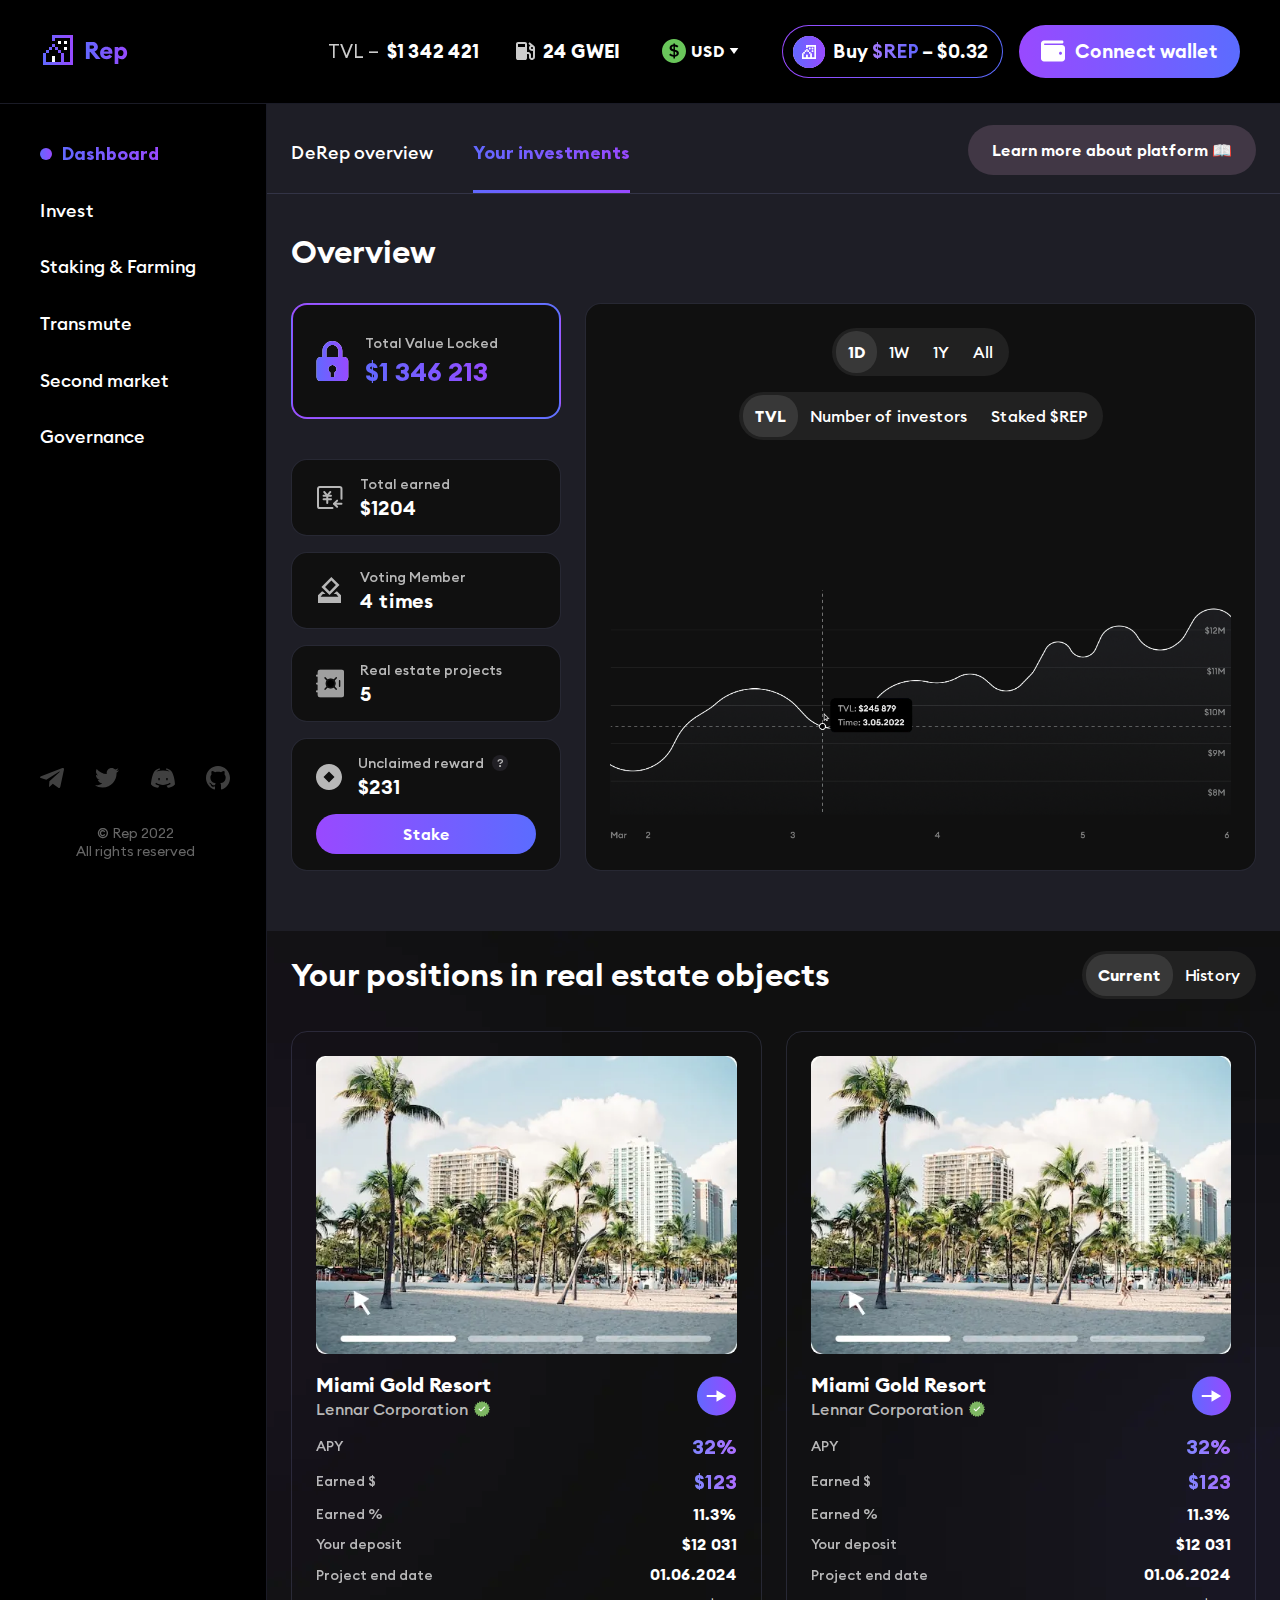
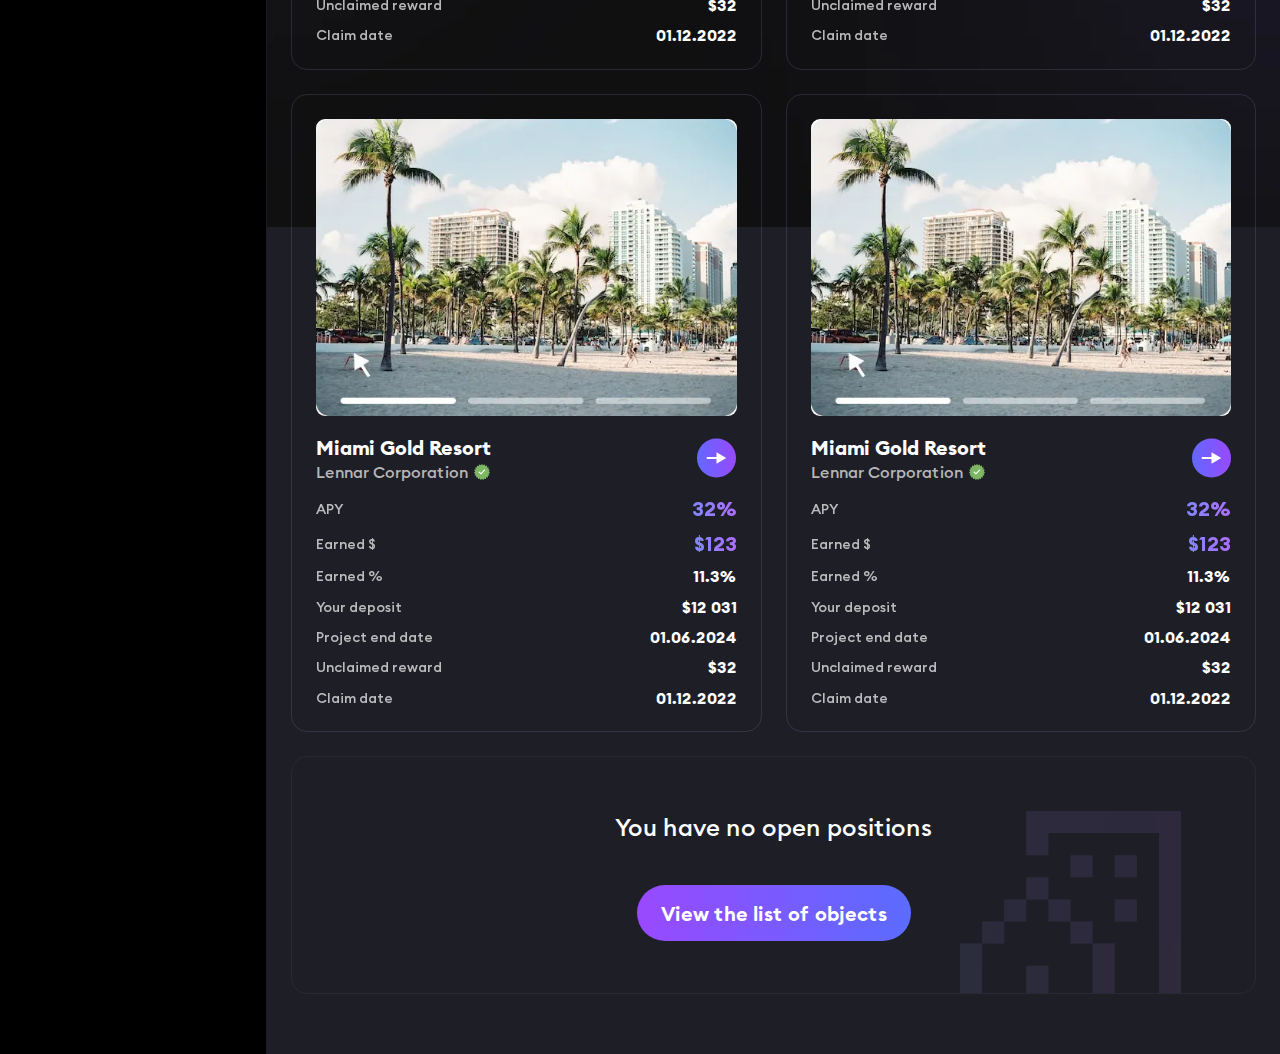
==== commit 31348ca1: "Main street base end" ====
--- a/dashboard-investments.html
+++ b/dashboard-investments.html
@@ -5,7 +5,7 @@
 	<meta charset="UTF-8">
 	<meta http-equiv="X-UA-Compatible" content="IE=edge">
 	<meta name="viewport" content="width=device-width, initial-scale=1.0">
-	<link rel="stylesheet" href="./css/style.min.css">
+	<link rel="stylesheet" href="./css/style.min.css?_v=20221016114456">
 	<title>Dashboard</title>
 </head>
 
@@ -43,7 +43,7 @@
 						<span>USD</span>
 					</li>
 					<li class="select__dropdown-item">
-						<img src="img/euro-icon.png" alt="">
+						<picture><source srcset="img/euro-icon.webp" type="image/webp"><img src="img/euro-icon.png" alt=""></picture>
 						<span>EURO</span>
 					</li>
 				</ul>
@@ -69,11 +69,11 @@
 		<h2 class="popup__title">Connect a wallet</h2>		
 		<div class="connect-wallet-popup__items">
 			<button class="connect-wallet-popup__item">
-				<img src="img/metamask-icon.png" alt="">
+				<picture><source srcset="img/metamask-icon.webp" type="image/webp"><img src="img/metamask-icon.png" alt=""></picture>
 				Metamask
 			</button>
 			<button class="connect-wallet-popup__item">
-				<img src="img/coinbase-icon.png" alt="">
+				<picture><source srcset="img/coinbase-icon.webp" type="image/webp"><img src="img/coinbase-icon.png" alt=""></picture>
 				Coinbase Wallet
 			</button>
 		</div>		
@@ -109,7 +109,7 @@
 						<span>USD</span>
 					</li>
 					<li class="select__dropdown-item">
-						<img src="img/euro-icon.png" alt="">
+						<picture><source srcset="img/euro-icon.webp" type="image/webp"><img src="img/euro-icon.png" alt=""></picture>
 						<span>EUR</span>
 					</li>
 				</ul>
@@ -131,16 +131,17 @@
 			
 			<!-- Wrong network -->
 			<!-- <span class="header__cta-error">Wrong network</span> -->
-			
+						
 			<div class="header__cta-item">
 				<button class="header__wallet-btn header__cta-btn">
 					<img src="img/wallet-icon.svg" alt="">
 					<span class="header__cta-btn-content">Connect wallet</span>
-				</button>
+				</button>				
 				<ul class="header__cta-item-dropdown header__cta-item-dropdown_single">
-					<li><a href="">Log out</a></li>         
+					<li><a href="">Log out</a></li>
 				</ul>
-      </div>      			
+			</div>			
+			
 		</div>				
 	</div>
 
@@ -275,7 +276,7 @@
 	</div>
 
 	<div class="dashboard__viewbox-content">
-		<img src="img/graph-example.png" alt="">
+		<picture><source srcset="img/graph-example.webp" type="image/webp"><img src="img/graph-example.png" alt=""></picture>
 	</div>			
 </div>
 					
@@ -303,7 +304,7 @@
 
 						
 							<div class="position-card card">
-	<img class="position-card__image" src="img/card-example-image.jpg" alt="">
+	<picture><source srcset="img/card-example-image.webp" type="image/webp"><img class="position-card__image" src="img/card-example-image.jpg" alt=""></picture>
 	<div class="card__title-block">
 		<div class="card__name">
 			<h3 class="card__title">Miami Gold Resort</h3>
@@ -344,7 +345,7 @@
 </div>
 						
 							<div class="position-card card">
-	<img class="position-card__image" src="img/card-example-image.jpg" alt="">
+	<picture><source srcset="img/card-example-image.webp" type="image/webp"><img class="position-card__image" src="img/card-example-image.jpg" alt=""></picture>
 	<div class="card__title-block">
 		<div class="card__name">
 			<h3 class="card__title">Miami Gold Resort</h3>
@@ -385,7 +386,7 @@
 </div>
 						
 							<div class="position-card card">
-	<img class="position-card__image" src="img/card-example-image.jpg" alt="">
+	<picture><source srcset="img/card-example-image.webp" type="image/webp"><img class="position-card__image" src="img/card-example-image.jpg" alt=""></picture>
 	<div class="card__title-block">
 		<div class="card__name">
 			<h3 class="card__title">Miami Gold Resort</h3>
@@ -426,7 +427,7 @@
 </div>
 						
 							<div class="position-card card">
-	<img class="position-card__image" src="img/card-example-image.jpg" alt="">
+	<picture><source srcset="img/card-example-image.webp" type="image/webp"><img class="position-card__image" src="img/card-example-image.jpg" alt=""></picture>
 	<div class="card__title-block">
 		<div class="card__name">
 			<h3 class="card__title">Miami Gold Resort</h3>
@@ -469,7 +470,7 @@
 
 						<div class="cards-gallery__empty">
 							<h3 class="cards-gallery__empty-title">You have no open positions</h3>
-							<button class="btn">View the list of objects</button>
+							<a href="./invest.html" class="btn">View the list of objects</a>
 						</div>																		
 
 					</div>
@@ -478,6 +479,6 @@
 
 		</div>
 	</main>	
-	<script src="./js/app.min.js"></script>
+	<script src="./js/app.min.js?_v=20221016114456"></script>
 </body>
 </html>--- a/css/style.min.css
+++ b/css/style.min.css
@@ -1,4014 +1 @@
-:root {
-  --error-color: #FF4646;
-  --hover-color: #5B6CFF;
-  --table-cnt-width: auto;
-  --slider-width: auto;
-}
-
-/*! normalize.css v8.0.1 | MIT License | github.com/necolas/normalize.css */
-/* Document
-   ========================================================================== */
-/**
- * 1. Correct the line height in all browsers.
- * 2. Prevent adjustments of font size after orientation changes in iOS.
- */
-html {
-  line-height: 1.15; /* 1 */
-  -webkit-text-size-adjust: 100%; /* 2 */
-}
-
-/* Sections
-   ========================================================================== */
-/**
- * Remove the margin in all browsers.
- */
-body {
-  margin: 0;
-}
-
-/**
- * Render the `main` element consistently in IE.
- */
-main {
-  display: block;
-}
-
-/**
- * Correct the font size and margin on `h1` elements within `section` and
- * `article` contexts in Chrome, Firefox, and Safari.
- */
-h1 {
-  font-size: 2em;
-  margin: 0.67em 0;
-}
-
-/* Grouping content
-   ========================================================================== */
-/**
- * 1. Add the correct box sizing in Firefox.
- * 2. Show the overflow in Edge and IE.
- */
-hr {
-  -webkit-box-sizing: content-box;
-          box-sizing: content-box; /* 1 */
-  height: 0; /* 1 */
-  overflow: visible; /* 2 */
-}
-
-/**
- * 1. Correct the inheritance and scaling of font size in all browsers.
- * 2. Correct the odd `em` font sizing in all browsers.
- */
-pre {
-  font-family: monospace, monospace; /* 1 */
-  font-size: 1em; /* 2 */
-}
-
-/* Text-level semantics
-   ========================================================================== */
-/**
- * Remove the gray background on active links in IE 10.
- */
-a {
-  background-color: transparent;
-}
-
-/**
- * 1. Remove the bottom border in Chrome 57-
- * 2. Add the correct text decoration in Chrome, Edge, IE, Opera, and Safari.
- */
-abbr[title] {
-  border-bottom: none; /* 1 */
-  text-decoration: underline; /* 2 */
-  -webkit-text-decoration: underline dotted;
-          text-decoration: underline dotted; /* 2 */
-}
-
-/**
- * Add the correct font weight in Chrome, Edge, and Safari.
- */
-b,
-strong {
-  font-weight: bolder;
-}
-
-/**
- * 1. Correct the inheritance and scaling of font size in all browsers.
- * 2. Correct the odd `em` font sizing in all browsers.
- */
-code,
-kbd,
-samp {
-  font-family: monospace, monospace; /* 1 */
-  font-size: 1em; /* 2 */
-}
-
-/**
- * Add the correct font size in all browsers.
- */
-small {
-  font-size: 80%;
-}
-
-/**
- * Prevent `sub` and `sup` elements from affecting the line height in
- * all browsers.
- */
-sub,
-sup {
-  font-size: 75%;
-  line-height: 0;
-  position: relative;
-  vertical-align: baseline;
-}
-
-sub {
-  bottom: -0.25em;
-}
-
-sup {
-  top: -0.5em;
-}
-
-/* Embedded content
-   ========================================================================== */
-/**
- * Remove the border on images inside links in IE 10.
- */
-img {
-  border-style: none;
-}
-
-/* Forms
-   ========================================================================== */
-/**
- * 1. Change the font styles in all browsers.
- * 2. Remove the margin in Firefox and Safari.
- */
-button,
-input,
-optgroup,
-select,
-textarea {
-  font-family: inherit; /* 1 */
-  font-size: 100%; /* 1 */
-  line-height: 1.15; /* 1 */
-  margin: 0; /* 2 */
-}
-
-/**
- * Show the overflow in IE.
- * 1. Show the overflow in Edge.
- */
-button,
-input { /* 1 */
-  overflow: visible;
-}
-
-/**
- * Remove the inheritance of text transform in Edge, Firefox, and IE.
- * 1. Remove the inheritance of text transform in Firefox.
- */
-button,
-select { /* 1 */
-  text-transform: none;
-}
-
-/**
- * Correct the inability to style clickable types in iOS and Safari.
- */
-button,
-[type=button],
-[type=reset],
-[type=submit] {
-  -webkit-appearance: button;
-}
-
-/**
- * Remove the inner border and padding in Firefox.
- */
-button::-moz-focus-inner,
-[type=button]::-moz-focus-inner,
-[type=reset]::-moz-focus-inner,
-[type=submit]::-moz-focus-inner {
-  border-style: none;
-  padding: 0;
-}
-
-/**
- * Restore the focus styles unset by the previous rule.
- */
-button:-moz-focusring,
-[type=button]:-moz-focusring,
-[type=reset]:-moz-focusring,
-[type=submit]:-moz-focusring {
-  outline: 1px dotted ButtonText;
-}
-
-/**
- * Correct the padding in Firefox.
- */
-fieldset {
-  padding: 0.35em 0.75em 0.625em;
-}
-
-/**
- * 1. Correct the text wrapping in Edge and IE.
- * 2. Correct the color inheritance from `fieldset` elements in IE.
- * 3. Remove the padding so developers are not caught out when they zero out
- *    `fieldset` elements in all browsers.
- */
-legend {
-  -webkit-box-sizing: border-box;
-          box-sizing: border-box; /* 1 */
-  color: inherit; /* 2 */
-  display: table; /* 1 */
-  max-width: 100%; /* 1 */
-  padding: 0; /* 3 */
-  white-space: normal; /* 1 */
-}
-
-/**
- * Add the correct vertical alignment in Chrome, Firefox, and Opera.
- */
-progress {
-  vertical-align: baseline;
-}
-
-/**
- * Remove the default vertical scrollbar in IE 10+.
- */
-textarea {
-  overflow: auto;
-}
-
-/**
- * 1. Add the correct box sizing in IE 10.
- * 2. Remove the padding in IE 10.
- */
-[type=checkbox],
-[type=radio] {
-  -webkit-box-sizing: border-box;
-          box-sizing: border-box; /* 1 */
-  padding: 0; /* 2 */
-}
-
-/**
- * Correct the cursor style of increment and decrement buttons in Chrome.
- */
-[type=number]::-webkit-inner-spin-button,
-[type=number]::-webkit-outer-spin-button {
-  height: auto;
-}
-
-/**
- * 1. Correct the odd appearance in Chrome and Safari.
- * 2. Correct the outline style in Safari.
- */
-[type=search] {
-  -webkit-appearance: textfield; /* 1 */
-  outline-offset: -2px; /* 2 */
-}
-
-/**
- * Remove the inner padding in Chrome and Safari on macOS.
- */
-[type=search]::-webkit-search-decoration {
-  -webkit-appearance: none;
-}
-
-/**
- * 1. Correct the inability to style clickable types in iOS and Safari.
- * 2. Change font properties to `inherit` in Safari.
- */
-::-webkit-file-upload-button {
-  -webkit-appearance: button; /* 1 */
-  font: inherit; /* 2 */
-}
-
-/* Interactive
-   ========================================================================== */
-/*
- * Add the correct display in Edge, IE 10+, and Firefox.
- */
-details {
-  display: block;
-}
-
-/*
- * Add the correct display in all browsers.
- */
-summary {
-  display: list-item;
-}
-
-/* Misc
-   ========================================================================== */
-/**
- * Add the correct display in IE 10+.
- */
-template {
-  display: none;
-}
-
-/**
- * Add the correct display in IE 10.
- */
-[hidden] {
-  display: none;
-}
-
-@font-face {
-  font-family: "EuclidCircularB";
-  font-display: swap;
-  src: url("../fonts/EuclidCircularB-Medium.woff2") format("woff2"), url("../fonts/EuclidCircularB-Medium.woff") format("woff"), url("../fonts/EuclidCircularB-Medium.ttf") format("ttf");
-  font-weight: 500;
-  font-style: normal;
-}
-@font-face {
-  font-family: "EuclidCircularB";
-  font-display: swap;
-  src: url("../fonts/EuclidCircularB-Bold.woff2") format("woff2"), url("../fonts/EuclidCircularB-Bold.woff") format("woff"), url("../fonts/EuclidCircularB-Bold.ttf") format("ttf");
-  font-weight: 700;
-  font-style: normal;
-}
-@font-face {
-  font-family: "EuclidCircularB";
-  font-display: swap;
-  src: url("../fonts/EuclidCircularB-Regular.woff2") format("woff2"), url("../fonts/EuclidCircularB-Regular.woff") format("woff"), url("../fonts/EuclidCircularB-Regular.ttf") format("ttf");
-  font-weight: 400;
-  font-style: normal;
-}
-@font-face {
-  font-family: "EuclidCircularB";
-  font-display: swap;
-  src: url("../fonts/EuclidCircularB-SemiBold.woff2") format("woff2"), url("../fonts/EuclidCircularB-SemiBold.woff") format("woff"), url("../fonts/EuclidCircularB-SemiBold.ttf") format("ttf");
-  font-weight: 600;
-  font-style: normal;
-}
-/**
- * Swiper 8.4.2
- * Most modern mobile touch slider and framework with hardware accelerated transitions
- * https://swiperjs.com
- *
- * Copyright 2014-2022 Vladimir Kharlampidi
- *
- * Released under the MIT License
- *
- * Released on: September 15, 2022
- */
-@font-face {
-  font-family: "swiper-icons";
-  src: url("data:application/font-woff;charset=utf-8;base64, [base64]//wADZ2x5ZgAAAywAAADMAAAD2MHtryVoZWFkAAABbAAAADAAAAA2E2+eoWhoZWEAAAGcAAAAHwAAACQC9gDzaG10eAAAAigAAAAZAAAArgJkABFsb2NhAAAC0AAAAFoAAABaFQAUGG1heHAAAAG8AAAAHwAAACAAcABAbmFtZQAAA/gAAAE5AAACXvFdBwlwb3N0AAAFNAAAAGIAAACE5s74hXjaY2BkYGAAYpf5Hu/j+W2+MnAzMYDAzaX6QjD6/4//Bxj5GA8AuRwMYGkAPywL13jaY2BkYGA88P8Agx4j+/8fQDYfA1AEBWgDAIB2BOoAeNpjYGRgYNBh4GdgYgABEMnIABJzYNADCQAACWgAsQB42mNgYfzCOIGBlYGB0YcxjYGBwR1Kf2WQZGhhYGBiYGVmgAFGBiQQkOaawtDAoMBQxXjg/wEGPcYDDA4wNUA2CCgwsAAAO4EL6gAAeNpj2M0gyAACqxgGNWBkZ2D4/wMA+xkDdgAAAHjaY2BgYGaAYBkGRgYQiAHyGMF8FgYHIM3DwMHABGQrMOgyWDLEM1T9/w8UBfEMgLzE////P/5//f/V/xv+r4eaAAeMbAxwIUYmIMHEgKYAYjUcsDAwsLKxc3BycfPw8jEQA/[base64]/uznmfPFBNODM2K7MTQ45YEAZqGP81AmGGcF3iPqOop0r1SPTaTbVkfUe4HXj97wYE+yNwWYxwWu4v1ugWHgo3S1XdZEVqWM7ET0cfnLGxWfkgR42o2PvWrDMBSFj/IHLaF0zKjRgdiVMwScNRAoWUoH78Y2icB/yIY09An6AH2Bdu/UB+yxopYshQiEvnvu0dURgDt8QeC8PDw7Fpji3fEA4z/PEJ6YOB5hKh4dj3EvXhxPqH/SKUY3rJ7srZ4FZnh1PMAtPhwP6fl2PMJMPDgeQ4rY8YT6Gzao0eAEA409DuggmTnFnOcSCiEiLMgxCiTI6Cq5DZUd3Qmp10vO0LaLTd2cjN4fOumlc7lUYbSQcZFkutRG7g6JKZKy0RmdLY680CDnEJ+UMkpFFe1RN7nxdVpXrC4aTtnaurOnYercZg2YVmLN/d/gczfEimrE/fs/bOuq29Zmn8tloORaXgZgGa78yO9/cnXm2BpaGvq25Dv9S4E9+5SIc9PqupJKhYFSSl47+Qcr1mYNAAAAeNptw0cKwkAAAMDZJA8Q7OUJvkLsPfZ6zFVERPy8qHh2YER+3i/BP83vIBLLySsoKimrqKqpa2hp6+jq6RsYGhmbmJqZSy0sraxtbO3sHRydnEMU4uR6yx7JJXveP7WrDycAAAAAAAH//wACeNpjYGRgYOABYhkgZgJCZgZNBkYGLQZtIJsFLMYAAAw3ALgAeNolizEKgDAQBCchRbC2sFER0YD6qVQiBCv/H9ezGI6Z5XBAw8CBK/m5iQQVauVbXLnOrMZv2oLdKFa8Pjuru2hJzGabmOSLzNMzvutpB3N42mNgZGBg4GKQYzBhYMxJLMlj4GBgAYow/P/PAJJhLM6sSoWKfWCAAwDAjgbRAAB42mNgYGBkAIIbCZo5IPrmUn0hGA0AO8EFTQAA") format("woff");
-  font-weight: 400;
-  font-style: normal;
-}
-:root {
-  --swiper-theme-color: #007aff;
-}
-
-.swiper {
-  margin-left: auto;
-  margin-right: auto;
-  position: relative;
-  overflow: hidden;
-  list-style: none;
-  padding: 0;
-  /* Fix of Webkit flickering */
-  z-index: 1;
-}
-
-.swiper-vertical > .swiper-wrapper {
-  -webkit-box-orient: vertical;
-  -webkit-box-direction: normal;
-      -ms-flex-direction: column;
-          flex-direction: column;
-}
-
-.swiper-wrapper {
-  position: relative;
-  width: 100%;
-  height: 100%;
-  z-index: 1;
-  display: -webkit-box;
-  display: -ms-flexbox;
-  display: flex;
-  -webkit-transition-property: -webkit-transform;
-  transition-property: -webkit-transform;
-  -o-transition-property: transform;
-  transition-property: transform;
-  transition-property: transform, -webkit-transform;
-  -webkit-box-sizing: content-box;
-          box-sizing: content-box;
-}
-
-.swiper-android .swiper-slide,
-.swiper-wrapper {
-  -webkit-transform: translate3d(0px, 0, 0);
-          transform: translate3d(0px, 0, 0);
-}
-
-.swiper-pointer-events {
-  -ms-touch-action: pan-y;
-      touch-action: pan-y;
-}
-.swiper-pointer-events.swiper-vertical {
-  -ms-touch-action: pan-x;
-      touch-action: pan-x;
-}
-
-.swiper-slide {
-  -ms-flex-negative: 0;
-      flex-shrink: 0;
-  width: 100%;
-  height: 100%;
-  position: relative;
-  -webkit-transition-property: -webkit-transform;
-  transition-property: -webkit-transform;
-  -o-transition-property: transform;
-  transition-property: transform;
-  transition-property: transform, -webkit-transform;
-}
-
-.swiper-slide-invisible-blank {
-  visibility: hidden;
-}
-
-/* Auto Height */
-.swiper-autoheight,
-.swiper-autoheight .swiper-slide {
-  height: auto;
-}
-.swiper-autoheight .swiper-wrapper {
-  -webkit-box-align: start;
-      -ms-flex-align: start;
-          align-items: flex-start;
-  -webkit-transition-property: height, -webkit-transform;
-  transition-property: height, -webkit-transform;
-  -o-transition-property: transform, height;
-  transition-property: transform, height;
-  transition-property: transform, height, -webkit-transform;
-}
-
-.swiper-backface-hidden .swiper-slide {
-  -webkit-transform: translateZ(0);
-          transform: translateZ(0);
-  -webkit-backface-visibility: hidden;
-          backface-visibility: hidden;
-}
-
-/* 3D Effects */
-.swiper-3d, .swiper-3d.swiper-css-mode .swiper-wrapper {
-  -webkit-perspective: 1200px;
-          perspective: 1200px;
-}
-.swiper-3d .swiper-wrapper,
-.swiper-3d .swiper-slide,
-.swiper-3d .swiper-slide-shadow,
-.swiper-3d .swiper-slide-shadow-left,
-.swiper-3d .swiper-slide-shadow-right,
-.swiper-3d .swiper-slide-shadow-top,
-.swiper-3d .swiper-slide-shadow-bottom,
-.swiper-3d .swiper-cube-shadow {
-  -webkit-transform-style: preserve-3d;
-          transform-style: preserve-3d;
-}
-.swiper-3d .swiper-slide-shadow,
-.swiper-3d .swiper-slide-shadow-left,
-.swiper-3d .swiper-slide-shadow-right,
-.swiper-3d .swiper-slide-shadow-top,
-.swiper-3d .swiper-slide-shadow-bottom {
-  position: absolute;
-  left: 0;
-  top: 0;
-  width: 100%;
-  height: 100%;
-  pointer-events: none;
-  z-index: 10;
-}
-.swiper-3d .swiper-slide-shadow {
-  background: rgba(0, 0, 0, 0.15);
-}
-.swiper-3d .swiper-slide-shadow-left {
-  background-image: -webkit-gradient(linear, right top, left top, from(rgba(0, 0, 0, 0.5)), to(rgba(0, 0, 0, 0)));
-  background-image: -o-linear-gradient(right, rgba(0, 0, 0, 0.5), rgba(0, 0, 0, 0));
-  background-image: linear-gradient(to left, rgba(0, 0, 0, 0.5), rgba(0, 0, 0, 0));
-}
-.swiper-3d .swiper-slide-shadow-right {
-  background-image: -webkit-gradient(linear, left top, right top, from(rgba(0, 0, 0, 0.5)), to(rgba(0, 0, 0, 0)));
-  background-image: -o-linear-gradient(left, rgba(0, 0, 0, 0.5), rgba(0, 0, 0, 0));
-  background-image: linear-gradient(to right, rgba(0, 0, 0, 0.5), rgba(0, 0, 0, 0));
-}
-.swiper-3d .swiper-slide-shadow-top {
-  background-image: -webkit-gradient(linear, left bottom, left top, from(rgba(0, 0, 0, 0.5)), to(rgba(0, 0, 0, 0)));
-  background-image: -o-linear-gradient(bottom, rgba(0, 0, 0, 0.5), rgba(0, 0, 0, 0));
-  background-image: linear-gradient(to top, rgba(0, 0, 0, 0.5), rgba(0, 0, 0, 0));
-}
-.swiper-3d .swiper-slide-shadow-bottom {
-  background-image: -webkit-gradient(linear, left top, left bottom, from(rgba(0, 0, 0, 0.5)), to(rgba(0, 0, 0, 0)));
-  background-image: -o-linear-gradient(top, rgba(0, 0, 0, 0.5), rgba(0, 0, 0, 0));
-  background-image: linear-gradient(to bottom, rgba(0, 0, 0, 0.5), rgba(0, 0, 0, 0));
-}
-
-/* CSS Mode */
-.swiper-css-mode > .swiper-wrapper {
-  overflow: auto;
-  scrollbar-width: none; /* For Firefox */
-  -ms-overflow-style: none; /* For Internet Explorer and Edge */
-}
-.swiper-css-mode > .swiper-wrapper::-webkit-scrollbar {
-  display: none;
-}
-.swiper-css-mode > .swiper-wrapper > .swiper-slide {
-  scroll-snap-align: start start;
-}
-
-.swiper-horizontal.swiper-css-mode > .swiper-wrapper {
-  -ms-scroll-snap-type: x mandatory;
-      scroll-snap-type: x mandatory;
-}
-
-.swiper-vertical.swiper-css-mode > .swiper-wrapper {
-  -ms-scroll-snap-type: y mandatory;
-      scroll-snap-type: y mandatory;
-}
-
-.swiper-centered > .swiper-wrapper::before {
-  content: "";
-  -ms-flex-negative: 0;
-      flex-shrink: 0;
-  -webkit-box-ordinal-group: 10000;
-      -ms-flex-order: 9999;
-          order: 9999;
-}
-.swiper-centered.swiper-horizontal > .swiper-wrapper > .swiper-slide:first-child {
-  -webkit-margin-start: var(--swiper-centered-offset-before);
-          margin-inline-start: var(--swiper-centered-offset-before);
-}
-.swiper-centered.swiper-horizontal > .swiper-wrapper::before {
-  height: 100%;
-  width: var(--swiper-centered-offset-after);
-}
-.swiper-centered.swiper-vertical > .swiper-wrapper > .swiper-slide:first-child {
-  -webkit-margin-before: var(--swiper-centered-offset-before);
-          margin-block-start: var(--swiper-centered-offset-before);
-}
-.swiper-centered.swiper-vertical > .swiper-wrapper::before {
-  width: 100%;
-  height: var(--swiper-centered-offset-after);
-}
-.swiper-centered > .swiper-wrapper > .swiper-slide {
-  scroll-snap-align: center center;
-}
-
-.container {
-  display: -webkit-box;
-  display: -ms-flexbox;
-  display: flex;
-  -webkit-box-orient: vertical;
-  -webkit-box-direction: normal;
-      -ms-flex-direction: column;
-          flex-direction: column;
-  min-width: 320px;
-  min-height: 100vh;
-  background-color: #1E1E26;
-}
-
-.header {
-  display: -webkit-box;
-  display: -ms-flexbox;
-  display: flex;
-  -webkit-box-align: center;
-      -ms-flex-align: center;
-          align-items: center;
-  gap: 40px;
-  background-color: black;
-  border-bottom: 1px solid rgba(173, 182, 255, 0.15);
-  height: 104px;
-  padding: 0 60px;
-}
-@media (max-width: 1366px) {
-  .header {
-    gap: 2.9vw;
-  }
-}
-@media (max-width: 768px) {
-  .header {
-    height: 70px;
-    gap: 8px;
-    padding: 0 20px;
-  }
-}
-.header__logo {
-  margin-right: auto;
-}
-.header__logo img {
-  width: 88px;
-}
-.header__params {
-  display: -webkit-box;
-  display: -ms-flexbox;
-  display: flex;
-  -webkit-box-align: center;
-      -ms-flex-align: center;
-          align-items: center;
-  gap: 40px;
-}
-@media (max-width: 1366px) {
-  .header__params {
-    gap: 2.9vw;
-  }
-}
-.header__params-item {
-  display: -webkit-box;
-  display: -ms-flexbox;
-  display: flex;
-  -webkit-box-align: center;
-      -ms-flex-align: center;
-          align-items: center;
-  gap: 8px;
-  font-size: 20px;
-  color: white;
-  white-space: nowrap;
-}
-@media (max-width: 1366px) {
-  .header__params-item {
-    font-size: 1.46vw;
-  }
-}
-@media (max-width: 768px) {
-  .header__params-item {
-    display: none;
-  }
-}
-.header__params-title {
-  opacity: 0.8;
-}
-.header__params-value {
-  font-weight: 700;
-}
-.header__params-img {
-  opacity: 0.8;
-}
-.header__cta {
-  display: -webkit-box;
-  display: -ms-flexbox;
-  display: flex;
-  -webkit-box-align: center;
-      -ms-flex-align: center;
-          align-items: center;
-  gap: 16px;
-}
-.header__cta-item {
-  position: relative;
-}
-.header__cta-btn {
-  display: -webkit-box;
-  display: -ms-flexbox;
-  display: flex;
-  -webkit-box-align: center;
-      -ms-flex-align: center;
-          align-items: center;
-  gap: 8px;
-  background-image: -webkit-gradient(linear, left top, right top, from(#9949FF), to(#5B6CFF));
-  background-image: -o-linear-gradient(left, #9949FF, #5B6CFF);
-  background-image: linear-gradient(to right, #9949FF, #5B6CFF);
-  border: none;
-  height: 56px;
-  border-radius: 28px;
-  position: relative;
-  cursor: pointer;
-  white-space: nowrap;
-  padding: 12px 16px 12px 12px;
-}
-@media (max-width: 1366px) {
-  .header__cta-btn {
-    height: 4.12vw;
-    padding: 0.86vw 1.17vw 0.86vw 0.86vw;
-  }
-}
-@media (max-width: 768px) {
-  .header__cta-btn {
-    height: 40px;
-  }
-}
-.header__cta-btn::before {
-  content: "";
-  position: absolute;
-  top: 1px;
-  left: 1px;
-  width: calc(100% - 2px);
-  height: calc(100% - 2px);
-  border-radius: 28px;
-  background-color: black;
-  z-index: 2;
-}
-.header__cta-btn-content {
-  color: white;
-  position: relative;
-  font-size: 20px;
-  font-weight: 600;
-  z-index: 3;
-}
-@media (max-width: 1366px) {
-  .header__cta-btn-content {
-    font-size: 1.5vw;
-  }
-}
-.header__cta-btn-content span {
-  background: -webkit-gradient(linear, left top, right top, from(#A67AFF), to(#6267FF));
-  background: -o-linear-gradient(left, #A67AFF, #6267FF);
-  background: linear-gradient(to right, #A67AFF, #6267FF);
-  -webkit-background-clip: text;
-  -webkit-text-fill-color: transparent;
-}
-.header__cta-btn img {
-  position: relative;
-  z-index: 3;
-}
-.header__cta-error {
-  font-size: 20px;
-  font-weight: 600;
-  color: var(--error-color);
-}
-.header__buy-btn {
-  gap: 8px;
-}
-@media (max-width: 768px) {
-  .header__buy-btn {
-    display: none;
-  }
-}
-.header__wallet-btn {
-  gap: 10px;
-  padding: 0 24px;
-}
-@media (max-width: 1366px) {
-  .header__wallet-btn {
-    gap: 0.73vw;
-    padding: 0 1.75vw;
-  }
-}
-@media (max-width: 768px) {
-  .header__wallet-btn {
-    padding: 0 12px;
-  }
-}
-.header__wallet-btn::before {
-  display: none;
-}
-.header__wallet-btn.active::before {
-  display: block;
-}
-.header__wallet-btn img {
-  width: 24px;
-}
-@media (max-width: 768px) {
-  .header__wallet-btn img {
-    display: none;
-  }
-}
-@media (max-width: 768px) {
-  .header__wallet-btn .header__cta-btn-content {
-    font-size: 14px;
-  }
-}
-.header__cta-item-dropdown {
-  display: -webkit-box;
-  display: -ms-flexbox;
-  display: flex;
-  -webkit-box-orient: vertical;
-  -webkit-box-direction: normal;
-      -ms-flex-direction: column;
-          flex-direction: column;
-  gap: 16px;
-  font-size: 16px;
-  font-weight: 500;
-  background-color: black;
-  border-radius: 19px;
-  border: #191E29 3px solid;
-  width: 100%;
-  position: absolute;
-  top: 70px;
-  left: 0;
-  visibility: hidden;
-  opacity: 0;
-  z-index: -1;
-  -webkit-transition: all 0.2s;
-  -o-transition: all 0.2s;
-  transition: all 0.2s;
-  -webkit-transform: translateY(-10px);
-      -ms-transform: translateY(-10px);
-          transform: translateY(-10px);
-  padding: 24px;
-  margin: 0;
-}
-.header__cta-item-dropdown::before {
-  content: "";
-  display: block;
-  width: 100%;
-  height: 14px;
-  position: absolute;
-  top: -17px;
-  left: 0;
-}
-.header__cta-item-dropdown_single {
-  text-align: center;
-  padding: 14px 24px;
-}
-.header__cta-item-dropdown li {
-  width: 100%;
-}
-.header__cta-item-dropdown a {
-  text-decoration: none;
-  color: white;
-  width: 100%;
-  -webkit-transition: all 0.1s;
-  -o-transition: all 0.1s;
-  transition: all 0.1s;
-}
-.header__cta-item-dropdown a:hover {
-  color: var(--hover-color);
-}
-.header__cta-item:hover .header__cta-item-dropdown {
-  visibility: visible;
-  opacity: 1;
-  z-index: 1;
-  -webkit-transform: translateY(0);
-      -ms-transform: translateY(0);
-          transform: translateY(0);
-}
-
-.navigation {
-  -webkit-box-flex: 0;
-      -ms-flex: none;
-          flex: none;
-  background-color: black;
-  border-right: 1px solid rgba(173, 182, 255, 0.15);
-  padding: 40px 80px 50px 60px;
-}
-@media (max-width: 768px) {
-  .navigation {
-    display: none;
-  }
-}
-.navigation__bottom {
-  width: 190px;
-  position: fixed;
-  bottom: 40px;
-}
-
-.main {
-  display: -webkit-box;
-  display: -ms-flexbox;
-  display: flex;
-  -webkit-box-align: stretch;
-      -ms-flex-align: stretch;
-          align-items: stretch;
-  -webkit-box-flex: 1;
-      -ms-flex: 1;
-          flex: 1;
-}
-
-.main-menu ul {
-  display: -webkit-box;
-  display: -ms-flexbox;
-  display: flex;
-  -webkit-box-orient: vertical;
-  -webkit-box-direction: normal;
-      -ms-flex-direction: column;
-          flex-direction: column;
-  gap: 48px;
-  padding: 0;
-  margin: 0 0 50px;
-}
-.main-menu_mobile ul {
-  -webkit-box-align: center;
-      -ms-flex-align: center;
-          align-items: center;
-  gap: 2.8vh;
-  -webkit-transform: translateY(50px);
-      -ms-transform: translateY(50px);
-          transform: translateY(50px);
-  -webkit-transition: all 0.5s;
-  -o-transition: all 0.5s;
-  transition: all 0.5s;
-  padding: 35px 0 42px;
-  margin: 0;
-}
-.mobile-menu.active .main-menu_mobile ul {
-  -webkit-transform: translateY(0);
-      -ms-transform: translateY(0);
-          transform: translateY(0);
-}
-.main-menu__item {
-  font-size: 20px;
-  font-weight: 500;
-}
-.main-menu__item a {
-  color: white;
-  text-decoration: none;
-  -webkit-transition: all 0.1s;
-  -o-transition: all 0.1s;
-  transition: all 0.1s;
-}
-.main-menu__item a:hover {
-  color: var(--hover-color);
-}
-.main-menu__item.active {
-  display: -webkit-box;
-  display: -ms-flexbox;
-  display: flex;
-  -webkit-box-align: center;
-      -ms-flex-align: center;
-          align-items: center;
-  gap: 10px;
-  font-weight: 700;
-}
-.main-menu__item.active::before {
-  content: "";
-  width: 12px;
-  height: 12px;
-  border-radius: 50%;
-  background: -o-linear-gradient(182.83deg, #9949FF 0%, #5B6CFF 110.14%), -o-linear-gradient(182.83deg, #8349FF 0%, #FF5BDB 110.14%);
-  background: linear-gradient(267.17deg, #9949FF 0%, #5B6CFF 110.14%), linear-gradient(267.17deg, #8349FF 0%, #FF5BDB 110.14%);
-}
-.main-menu__item.active a {
-  background: -o-linear-gradient(183deg, #9949FF 0%, #5B6CFF 110.14%);
-  background: linear-gradient(267deg, #9949FF 0%, #5B6CFF 110.14%);
-  -webkit-background-clip: text;
-  -webkit-text-fill-color: transparent;
-}
-.main-menu_mobile .main-menu__item.active::before {
-  display: none;
-}
-
-.select {
-  position: relative;
-}
-.select__button {
-  display: -webkit-box;
-  display: -ms-flexbox;
-  display: flex;
-  -webkit-box-align: center;
-      -ms-flex-align: center;
-          align-items: center;
-  color: white;
-}
-.select__button::after {
-  content: "";
-  -webkit-transition: all 0.2s;
-  -o-transition: all 0.2s;
-  transition: all 0.2s;
-}
-.select__button:hover::after {
-  -webkit-transform: rotate(0.5turn) translateY(1px);
-      -ms-transform: rotate(0.5turn) translateY(1px);
-          transform: rotate(0.5turn) translateY(1px);
-}
-.select_small .select__button {
-  background: none;
-  border: none;
-  font-size: 20px;
-  font-weight: 700;
-  gap: 5px;
-  cursor: pointer;
-}
-@media (max-width: 768px) {
-  .select_small .select__button {
-    font-size: 16px;
-    gap: 8px;
-  }
-}
-.select_small .select__button::after {
-  content: "";
-  width: 10px;
-  height: 8px;
-  background: url("../img/dropdown-arrow.svg") no-repeat center;
-  background-size: contain;
-}
-.select_regular .select__button {
-  display: -webkit-box;
-  display: -ms-flexbox;
-  display: flex;
-  -webkit-box-align: center;
-      -ms-flex-align: center;
-          align-items: center;
-  -webkit-box-pack: justify;
-      -ms-flex-pack: justify;
-          justify-content: space-between;
-  height: 56px;
-  width: 100%;
-  min-width: 200px;
-  border-radius: 28px;
-  border: 0;
-  background-color: #212121;
-  border: #212121 1px solid;
-  font-size: 20px;
-  color: white;
-  outline: none;
-  -webkit-transition: all 0.1s;
-  -o-transition: all 0.1s;
-  transition: all 0.1s;
-  cursor: pointer;
-  padding: 0 24px;
-}
-.select_regular .select__button::after {
-  content: "";
-  width: 12px;
-  height: 7px;
-  background: url("../img/dropdown-arrow_gray.svg") no-repeat center;
-  -webkit-transition: all 0.2s;
-  -o-transition: all 0.2s;
-  transition: all 0.2s;
-}
-.select_regular .select__button::-webkit-input-placeholder {
-  opacity: 0.4;
-}
-.select_regular .select__button::-moz-placeholder {
-  opacity: 0.4;
-}
-.select_regular .select__button:-ms-input-placeholder {
-  opacity: 0.4;
-}
-.select_regular .select__button::-ms-input-placeholder {
-  opacity: 0.4;
-}
-.select_regular .select__button::placeholder {
-  opacity: 0.4;
-}
-.select_regular .select__button:focus {
-  border: #306FDB 1px solid;
-}
-.select__dropdown {
-  display: -webkit-box;
-  display: -ms-flexbox;
-  display: flex;
-  -webkit-box-orient: vertical;
-  -webkit-box-direction: normal;
-      -ms-flex-direction: column;
-          flex-direction: column;
-  gap: 16px;
-  font-size: 16px;
-  font-weight: 500;
-  background-color: black;
-  border-radius: 19px;
-  border: #191E29 3px solid;
-  width: 100%;
-  min-width: -webkit-fit-content;
-  min-width: -moz-fit-content;
-  min-width: fit-content;
-  position: absolute;
-  top: 70px;
-  left: 0;
-  visibility: hidden;
-  opacity: 0;
-  z-index: -1;
-  -webkit-transition: all 0.2s;
-  -o-transition: all 0.2s;
-  transition: all 0.2s;
-  -webkit-transform: translateY(-10px);
-      -ms-transform: translateY(-10px);
-          transform: translateY(-10px);
-  padding: 24px;
-  margin: 0;
-}
-.select__dropdown::before {
-  content: "";
-  display: block;
-  width: 100%;
-  height: 14px;
-  position: absolute;
-  top: -17px;
-  left: 0;
-}
-.select__dropdown_single {
-  text-align: center;
-  padding: 14px 24px;
-}
-.select__dropdown li {
-  display: -webkit-box;
-  display: -ms-flexbox;
-  display: flex;
-  -webkit-box-align: center;
-      -ms-flex-align: center;
-          align-items: center;
-  gap: 8px;
-  width: 100%;
-  list-style: none;
-  font-weight: 700;
-  font-size: 20px;
-  color: white;
-  cursor: pointer;
-}
-.select__dropdown li img {
-  width: 24px;
-}
-.select__dropdown a {
-  text-decoration: none;
-  color: white;
-  width: 100%;
-  -webkit-transition: all 0.1s;
-  -o-transition: all 0.1s;
-  transition: all 0.1s;
-}
-.select__dropdown a:hover {
-  color: var(--hover-color);
-}
-.select_small .select__dropdown {
-  top: 40px;
-}
-.select_small .select__dropdown_mobile {
-  top: 0;
-}
-.select:hover .select__dropdown {
-  visibility: visible;
-  opacity: 1;
-  z-index: 999;
-  -webkit-transform: translateY(0);
-      -ms-transform: translateY(0);
-          transform: translateY(0);
-}
-.select:hover .select__dropdown_mobile {
-  -webkit-transform: translateY(-100%);
-      -ms-transform: translateY(-100%);
-          transform: translateY(-100%);
-}
-
-.content {
-  -webkit-box-flex: 1;
-      -ms-flex: auto;
-          flex: auto;
-  background: url("../img/content-bg.jpg") no-repeat center;
-  background-size: cover;
-  padding-bottom: 60px;
-}
-@media (max-width: 768px) {
-  .content {
-    background-image: none;
-    background-color: black;
-  }
-}
-.content_no-header {
-  padding-top: 56px;
-}
-@media (max-width: 768px) {
-  .content_no-header {
-    padding-top: 32px;
-  }
-}
-.content__header {
-  display: -webkit-box;
-  display: -ms-flexbox;
-  display: flex;
-  -webkit-box-align: end;
-      -ms-flex-align: end;
-          align-items: flex-end;
-  height: 90px;
-  border-bottom: 1px solid rgba(173, 182, 255, 0.1490196078);
-  margin-bottom: 56px;
-}
-@media (max-width: 768px) {
-  .content__header {
-    border-bottom: none;
-    height: auto;
-    margin-bottom: 24px;
-  }
-}
-.content__header-cnt {
-  display: -webkit-box;
-  display: -ms-flexbox;
-  display: flex;
-  -webkit-box-pack: justify;
-      -ms-flex-pack: justify;
-          justify-content: space-between;
-}
-@media (max-width: 768px) {
-  .content__header-cnt {
-    -webkit-box-orient: vertical;
-    -webkit-box-direction: normal;
-        -ms-flex-direction: column;
-            flex-direction: column;
-    -webkit-box-pack: start;
-        -ms-flex-pack: start;
-            justify-content: flex-start;
-    gap: 46px;
-    padding: 20px 0;
-  }
-}
-.content__header-btn {
-  display: -webkit-box;
-  display: -ms-flexbox;
-  display: flex;
-  -webkit-box-align: center;
-      -ms-flex-align: center;
-          align-items: center;
-  height: 56px;
-  background-color: #413745;
-  font-weight: 600;
-  font-size: 20px;
-  color: white;
-  border: none;
-  border-radius: 28px;
-  position: relative;
-  top: -18px;
-  cursor: pointer;
-  padding: 0 24px;
-}
-
-.page-tabs {
-  display: -webkit-box;
-  display: -ms-flexbox;
-  display: flex;
-  gap: 40px;
-  position: relative;
-}
-@media (max-width: 768px) {
-  .page-tabs {
-    gap: 24px;
-  }
-}
-.page-tabs__item {
-  display: -webkit-box;
-  display: -ms-flexbox;
-  display: flex;
-  -webkit-box-orient: vertical;
-  -webkit-box-direction: normal;
-      -ms-flex-direction: column;
-          flex-direction: column;
-  -webkit-box-pack: justify;
-      -ms-flex-pack: justify;
-          justify-content: space-between;
-  font-weight: 500;
-  font-size: 20px;
-  text-decoration: none;
-  color: white;
-  cursor: pointer;
-  -webkit-transition: all 0.1s;
-  -o-transition: all 0.1s;
-  transition: all 0.1s;
-  padding-bottom: 26px;
-}
-@media (max-width: 768px) {
-  .page-tabs__item {
-    font-size: 16px;
-  }
-}
-.page-tabs__item:hover {
-  color: var(--hover-color);
-}
-.page-tabs__item.active {
-  font-weight: 700;
-  background: -o-linear-gradient(182.83deg, #9949FF 0%, #5B6CFF 110.14%);
-  background: linear-gradient(267.17deg, #9949FF 0%, #5B6CFF 110.14%);
-  -webkit-background-clip: text;
-  -webkit-text-fill-color: transparent;
-  cursor: auto;
-}
-.page-tabs__item.active::after {
-  content: "";
-  width: 100%;
-  height: 3px;
-  background: -o-linear-gradient(182.83deg, #9949FF 0%, #5B6CFF 110.14%), #FFFFFF;
-  background: linear-gradient(267.17deg, #9949FF 0%, #5B6CFF 110.14%), #FFFFFF;
-  margin-bottom: -26px;
-}
-
-.dashboard {
-  margin-bottom: 80px;
-}
-.dashboard__content {
-  display: -webkit-box;
-  display: -ms-flexbox;
-  display: flex;
-  gap: 40px;
-}
-@media (max-width: 768px) {
-  .dashboard__content {
-    -webkit-box-orient: vertical;
-    -webkit-box-direction: normal;
-        -ms-flex-direction: column;
-            flex-direction: column;
-  }
-}
-.dashboard__widgets {
-  display: -webkit-box;
-  display: -ms-flexbox;
-  display: flex;
-  -webkit-box-orient: vertical;
-  -webkit-box-direction: normal;
-      -ms-flex-direction: column;
-          flex-direction: column;
-  -webkit-box-pack: justify;
-      -ms-flex-pack: justify;
-          justify-content: space-between;
-  -webkit-box-flex: 0;
-      -ms-flex: none;
-          flex: none;
-  gap: 16px;
-  width: 270px;
-}
-@media (max-width: 768px) {
-  .dashboard__widgets {
-    width: 100%;
-  }
-}
-.dashboard__widget {
-  display: -webkit-box;
-  display: -ms-flexbox;
-  display: flex;
-  -webkit-box-align: center;
-      -ms-flex-align: center;
-          align-items: center;
-  gap: 16px;
-  background-color: #101010;
-  border: 1px solid rgba(173, 182, 255, 0.1490196078);
-  border-radius: 16px;
-  width: 100%;
-  position: relative;
-  padding: 16px 24px;
-}
-.dashboard__widget_vert {
-  display: -webkit-box;
-  display: -ms-flexbox;
-  display: flex;
-  -webkit-box-orient: vertical;
-  -webkit-box-direction: normal;
-      -ms-flex-direction: column;
-          flex-direction: column;
-  -webkit-box-align: start;
-      -ms-flex-align: start;
-          align-items: flex-start;
-  gap: 16px;
-}
-.dashboard__widget-content {
-  display: -webkit-box;
-  display: -ms-flexbox;
-  display: flex;
-  -webkit-box-orient: vertical;
-  -webkit-box-direction: normal;
-      -ms-flex-direction: column;
-          flex-direction: column;
-  gap: 4px;
-  position: relative;
-  z-index: 3;
-}
-.dashboard__widget-container {
-  display: -webkit-box;
-  display: -ms-flexbox;
-  display: flex;
-  -webkit-box-align: center;
-      -ms-flex-align: center;
-          align-items: center;
-  gap: 16px;
-}
-.dashboard__widget_primary .dashboard__widget-content {
-  gap: 6px;
-}
-.dashboard__widget-icon {
-  position: relative;
-  z-index: 3;
-}
-.dashboard__widget-title {
-  display: -webkit-box;
-  display: -ms-flexbox;
-  display: flex;
-  -webkit-box-align: center;
-      -ms-flex-align: center;
-          align-items: center;
-  gap: 8px;
-  font-weight: 500;
-  font-size: 16px;
-  opacity: 0.7;
-  color: white;
-}
-.dashboard__widget-value {
-  display: -webkit-box;
-  display: -ms-flexbox;
-  display: flex;
-  -webkit-box-align: center;
-      -ms-flex-align: center;
-          align-items: center;
-  gap: 6px;
-  font-weight: 600;
-  font-size: 24px;
-  color: white;
-}
-.dashboard__widget_primary .dashboard__widget-value {
-  font-weight: 700;
-  font-size: 32px;
-  background: -o-linear-gradient(182.83deg, #9949FF 0%, #5B6CFF 110.14%);
-  background: linear-gradient(267.17deg, #9949FF 0%, #5B6CFF 110.14%);
-  -webkit-background-clip: text;
-  -webkit-text-fill-color: transparent;
-  background-clip: text;
-  text-fill-color: transparent;
-}
-.dashboard__widget_primary {
-  background-image: -webkit-gradient(linear, left top, right top, from(#9949FF), to(#5B6CFF));
-  background-image: -o-linear-gradient(left, #9949FF, #5B6CFF);
-  background-image: linear-gradient(to right, #9949FF, #5B6CFF);
-  height: 127px;
-  margin-bottom: 24px;
-}
-.dashboard__widget_primary::before {
-  content: "";
-  position: absolute;
-  top: 1px;
-  left: 1px;
-  width: calc(100% - 2px);
-  height: calc(100% - 2px);
-  border-radius: 14px;
-  background-color: #101010;
-  z-index: 2;
-}
-.dashboard__viewbox {
-  display: -webkit-box;
-  display: -ms-flexbox;
-  display: flex;
-  -webkit-box-orient: vertical;
-  -webkit-box-direction: normal;
-      -ms-flex-direction: column;
-          flex-direction: column;
-  -webkit-box-pack: justify;
-      -ms-flex-pack: justify;
-          justify-content: space-between;
-  -webkit-box-flex: 1;
-      -ms-flex: auto;
-          flex: auto;
-  border-radius: 16px;
-  background-color: #101010;
-  border: rgba(173, 182, 255, 0.1490196078) 1px solid;
-  padding: 32px;
-}
-@media (max-width: 768px) {
-  .dashboard__viewbox {
-    background: none;
-    border: none;
-    padding: 0;
-  }
-}
-.dashboard__viewbox-header {
-  display: -webkit-box;
-  display: -ms-flexbox;
-  display: flex;
-  -webkit-box-align: center;
-      -ms-flex-align: center;
-          align-items: center;
-  -webkit-box-pack: justify;
-      -ms-flex-pack: justify;
-          justify-content: space-between;
-  margin-bottom: 32px;
-}
-@media (max-width: 1366px) {
-  .dashboard__viewbox-header {
-    -webkit-box-orient: vertical;
-    -webkit-box-direction: reverse;
-        -ms-flex-direction: column-reverse;
-            flex-direction: column-reverse;
-    gap: 16px;
-    margin-bottom: 16px;
-  }
-}
-@media (max-width: 768px) {
-  .dashboard__filter #filterStaked {
-    display: none;
-  }
-}
-.dashboard__viewbox-content {
-  width: 100%;
-  overflow-x: scroll;
-}
-@media (max-width: 768px) {
-  .dashboard__viewbox-content {
-    display: -webkit-box;
-    display: -ms-flexbox;
-    display: flex;
-    -webkit-box-align: end;
-        -ms-flex-align: end;
-            align-items: flex-end;
-    border-radius: 16px;
-    background-color: #101010;
-    border: rgba(173, 182, 255, 0.1490196078) 1px solid;
-    min-height: 160px;
-  }
-}
-.dashboard__viewbox-content::-webkit-scrollbar {
-  display: none;
-}
-.dashboard__viewbox-content img {
-  width: 100%;
-}
-
-.text-link {
-  position: relative;
-  font-weight: 500;
-  font-size: 16px;
-  background: -o-linear-gradient(bottom, rgba(255, 255, 255, 0.3), rgba(255, 255, 255, 0.3)), -o-linear-gradient(182.83deg, #9949FF 0%, #5B6CFF 110.14%);
-  background: linear-gradient(0deg, rgba(255, 255, 255, 0.3), rgba(255, 255, 255, 0.3)), linear-gradient(267.17deg, #9949FF 0%, #5B6CFF 110.14%);
-  -webkit-background-clip: text;
-  -webkit-text-fill-color: transparent;
-  background-clip: text;
-  text-fill-color: transparent;
-}
-.text-link:after {
-  content: "";
-  height: 1px;
-  width: 100%;
-  background: -o-linear-gradient(bottom, rgba(255, 255, 255, 0.3), rgba(255, 255, 255, 0.3)), -o-linear-gradient(182.83deg, #9949FF 0%, #5B6CFF 110.14%);
-  background: linear-gradient(0deg, rgba(255, 255, 255, 0.3), rgba(255, 255, 255, 0.3)), linear-gradient(267.17deg, #9949FF 0%, #5B6CFF 110.14%);
-  position: absolute;
-  left: 0;
-  bottom: 0;
-}
-
-.filter {
-  display: -webkit-box;
-  display: -ms-flexbox;
-  display: flex;
-  -webkit-box-align: center;
-      -ms-flex-align: center;
-          align-items: center;
-  height: 48px;
-  width: -webkit-fit-content;
-  width: -moz-fit-content;
-  width: fit-content;
-  background-color: #212121;
-  border-radius: 24px;
-  padding: 4px;
-}
-@media (max-width: 768px) {
-  .filter {
-    width: 100%;
-    -webkit-box-pack: justify;
-        -ms-flex-pack: justify;
-            justify-content: space-between;
-  }
-}
-.filter__input {
-  visibility: hidden;
-  opacity: 0;
-  z-index: -1;
-  width: 1px;
-  height: 1px;
-  position: absolute;
-}
-.filter__button {
-  display: -webkit-box;
-  display: -ms-flexbox;
-  display: flex;
-  -webkit-box-align: center;
-      -ms-flex-align: center;
-          align-items: center;
-  -webkit-box-pack: center;
-      -ms-flex-pack: center;
-          justify-content: center;
-  border-radius: 20px;
-  font-weight: 500;
-  font-size: 16px;
-  color: white;
-  cursor: pointer;
-  white-space: nowrap;
-  padding: 12px;
-}
-.filter__input:checked + .filter__button {
-  background-color: #383838;
-  font-weight: 700;
-  cursor: auto;
-}
-
-.menu-button {
-  -webkit-box-flex: 0;
-      -ms-flex: none;
-          flex: none;
-  width: 40px;
-  height: 40px;
-  border-radius: 50%;
-  border: none;
-  background: #3E3E3E url("../img/menu-icon.svg") no-repeat center;
-  cursor: pointer;
-}
-@media (min-width: 769px) {
-  .menu-button {
-    display: none;
-  }
-}
-.menu-button.active {
-  background-image: url("../img/menu-close-icon.svg");
-}
-
-.mobile-menu {
-  display: -webkit-box;
-  display: -ms-flexbox;
-  display: flex;
-  -webkit-box-orient: vertical;
-  -webkit-box-direction: normal;
-      -ms-flex-direction: column;
-          flex-direction: column;
-  -webkit-box-pack: justify;
-      -ms-flex-pack: justify;
-          justify-content: space-between;
-  width: 100%;
-  height: calc(100vh - 70px);
-  background-color: black;
-  position: fixed;
-  bottom: 0;
-  left: 0;
-  visibility: hidden;
-  opacity: 0;
-  -webkit-transition: all 0.3s;
-  -o-transition: all 0.3s;
-  transition: all 0.3s;
-  z-index: -1;
-}
-.mobile-menu.active {
-  visibility: visible;
-  opacity: 1;
-  z-index: 999;
-}
-.mobile-menu__params {
-  display: -webkit-box;
-  display: -ms-flexbox;
-  display: flex;
-  -webkit-box-orient: vertical;
-  -webkit-box-direction: normal;
-      -ms-flex-direction: column;
-          flex-direction: column;
-  -webkit-box-align: center;
-      -ms-flex-align: center;
-          align-items: center;
-  gap: 20px;
-  background-color: #141221;
-  padding: 22px 0;
-}
-.mobile-menu__params-item {
-  display: -webkit-box;
-  display: -ms-flexbox;
-  display: flex;
-  -webkit-box-align: center;
-      -ms-flex-align: center;
-          align-items: center;
-  gap: 8px;
-  font-size: 16px;
-  color: white;
-  white-space: nowrap;
-}
-.mobile-menu__params-title {
-  opacity: 0.8;
-}
-.mobile-menu__params-value {
-  font-weight: 700;
-}
-.mobile-menu__params-img {
-  opacity: 0.8;
-}
-.mobile-menu__cta-item {
-  position: relative;
-}
-.mobile-menu__cta-item-dropdown {
-  display: -webkit-box;
-  display: -ms-flexbox;
-  display: flex;
-  -webkit-box-orient: vertical;
-  -webkit-box-direction: normal;
-      -ms-flex-direction: column;
-          flex-direction: column;
-  gap: 16px;
-  font-size: 16px;
-  font-weight: 500;
-  background-color: black;
-  border-radius: 19px;
-  border: #191E29 3px solid;
-  width: 100%;
-  position: absolute;
-  top: 70px;
-  left: 0;
-  visibility: hidden;
-  opacity: 0;
-  z-index: -1;
-  -webkit-transition: all 0.2s;
-  -o-transition: all 0.2s;
-  transition: all 0.2s;
-  -webkit-transform: translateY(-10px);
-      -ms-transform: translateY(-10px);
-          transform: translateY(-10px);
-  padding: 24px;
-  margin: 0;
-}
-.mobile-menu__cta-item-dropdown::before {
-  content: "";
-  display: block;
-  width: 100%;
-  height: 14px;
-  position: absolute;
-  top: -17px;
-  left: 0;
-}
-.mobile-menu__cta-item-dropdown_single {
-  text-align: center;
-  padding: 14px 24px;
-}
-.mobile-menu__cta-item-dropdown li {
-  width: 100%;
-}
-.mobile-menu__cta-item-dropdown a {
-  text-decoration: none;
-  color: white;
-  width: 100%;
-  -webkit-transition: all 0.1s;
-  -o-transition: all 0.1s;
-  transition: all 0.1s;
-}
-.mobile-menu__cta-item-dropdown a:hover {
-  color: var(--hover-color);
-}
-.mobile-menu__buy-btn {
-  display: -webkit-box;
-  display: -ms-flexbox;
-  display: flex;
-  -webkit-box-align: center;
-      -ms-flex-align: center;
-          align-items: center;
-  gap: 8px;
-  background-image: -webkit-gradient(linear, left top, right top, from(#9949FF), to(#5B6CFF));
-  background-image: -o-linear-gradient(left, #9949FF, #5B6CFF);
-  background-image: linear-gradient(to right, #9949FF, #5B6CFF);
-  border: none;
-  height: 40px;
-  border-radius: 28px;
-  position: relative;
-  cursor: pointer;
-  white-space: nowrap;
-  padding: 3px 16px 3px 3px;
-}
-.mobile-menu__buy-btn::before {
-  content: "";
-  position: absolute;
-  top: 1px;
-  left: 1px;
-  width: calc(100% - 2px);
-  height: calc(100% - 2px);
-  border-radius: 28px;
-  background-color: #141221;
-  z-index: 2;
-}
-.mobile-menu__buy-btn-content {
-  color: white;
-  position: relative;
-  font-size: 16px;
-  font-weight: 600;
-  z-index: 3;
-}
-.mobile-menu__buy-btn-content span {
-  background-image: -webkit-gradient(linear, left top, right top, from(#C580CF), to(#9269D2));
-  background-image: -o-linear-gradient(left, #C580CF, #9269D2);
-  background-image: linear-gradient(to right, #C580CF, #9269D2);
-  -webkit-background-clip: text;
-  -webkit-text-fill-color: transparent;
-}
-.mobile-menu__buy-btn img {
-  position: relative;
-  z-index: 3;
-}
-.mobile-menu__cta-error {
-  font-size: 20px;
-  font-weight: 600;
-  color: var(--error-color);
-}
-
-.page-title {
-  color: white;
-  font-weight: 600;
-  font-size: 32px;
-  margin: 0 0 32px;
-}
-
-.cards-gallery__header {
-  display: -webkit-box;
-  display: -ms-flexbox;
-  display: flex;
-  -webkit-box-align: center;
-      -ms-flex-align: center;
-          align-items: center;
-  -webkit-box-pack: justify;
-      -ms-flex-pack: justify;
-          justify-content: space-between;
-  margin-bottom: 32px;
-}
-@media (max-width: 768px) {
-  .cards-gallery__header {
-    -webkit-box-orient: vertical;
-    -webkit-box-direction: normal;
-        -ms-flex-direction: column;
-            flex-direction: column;
-    gap: 24px;
-  }
-}
-@media (max-width: 768px) {
-  .cards-gallery__header .filter {
-    width: -webkit-fit-content;
-    width: -moz-fit-content;
-    width: fit-content;
-  }
-}
-.cards-gallery__header .page-title {
-  margin: 0;
-}
-.cards-gallery__content {
-  display: -ms-grid;
-  display: grid;
-  gap: 24px;
-}
-.cards-gallery__content_4col {
-  -ms-grid-columns: (1fr)[4];
-  grid-template-columns: repeat(4, 1fr);
-}
-@media (max-width: 1600px) {
-  .cards-gallery__content_4col {
-    -ms-grid-columns: (1fr)[3];
-    grid-template-columns: repeat(3, 1fr);
-  }
-}
-@media (max-width: 1280px) {
-  .cards-gallery__content_4col {
-    -ms-grid-columns: (1fr)[2];
-    grid-template-columns: repeat(2, 1fr);
-  }
-}
-@media (max-width: 768px) {
-  .cards-gallery__content_4col {
-    -ms-grid-columns: 1fr;
-    grid-template-columns: 1fr;
-  }
-}
-.cards-gallery__empty {
-  display: -webkit-box;
-  display: -ms-flexbox;
-  display: flex;
-  -webkit-box-align: center;
-      -ms-flex-align: center;
-          align-items: center;
-  -webkit-box-pack: center;
-      -ms-flex-pack: center;
-          justify-content: center;
-  -webkit-box-orient: vertical;
-  -webkit-box-direction: normal;
-      -ms-flex-direction: column;
-          flex-direction: column;
-  border: 1px solid #282934;
-  border-radius: 16px;
-  grid-column: 1/-1;
-  height: 238px;
-  background: url("../img/empty-block-bg.svg") no-repeat 90% bottom;
-}
-@media (max-width: 768px) {
-  .cards-gallery__empty {
-    height: auto;
-    background-position-x: 55%;
-    padding: 60px 0 260px;
-  }
-}
-.cards-gallery__empty-title {
-  font-weight: 500;
-  font-size: 24px;
-  line-height: 1.5;
-  color: white;
-  text-align: center;
-  margin: 0 0 40px;
-}
-@media (max-width: 768px) {
-  .cards-gallery__empty-title {
-    width: 80%;
-  }
-}
-
-.position-card__image {
-  width: 100%;
-  border-radius: 9px;
-  margin-bottom: 16px;
-}
-
-.card {
-  border-radius: 16px;
-  border: rgba(173, 182, 255, 0.1490196078) 1px solid;
-  padding: 24px;
-}
-.card__title-block {
-  display: -webkit-box;
-  display: -ms-flexbox;
-  display: flex;
-  -webkit-box-align: center;
-      -ms-flex-align: center;
-          align-items: center;
-  -webkit-box-pack: justify;
-      -ms-flex-pack: justify;
-          justify-content: space-between;
-  margin-bottom: 16px;
-}
-.card__title {
-  color: white;
-  font-weight: 700;
-  font-size: 20px;
-  margin: 0 0 4px;
-}
-.card__subtitle {
-  display: -webkit-box;
-  display: -ms-flexbox;
-  display: flex;
-  -webkit-box-align: center;
-      -ms-flex-align: center;
-          align-items: center;
-  gap: 6px;
-  font-weight: 500;
-  font-size: 16px;
-  color: #B7B7B7;
-}
-.card__subtitle_badge::after {
-  content: "";
-  width: 16px;
-  height: 16px;
-  background: url("../img/success-badge.svg") no-repeat center;
-  background-size: contain;
-}
-.card__enter-btn {
-  width: 40px;
-  height: 40px;
-  border: none;
-  background: url("../img/enter-icon.svg") no-repeat center;
-  background-size: contain;
-  cursor: pointer;
-}
-.card__params {
-  display: -webkit-box;
-  display: -ms-flexbox;
-  display: flex;
-  -webkit-box-orient: vertical;
-  -webkit-box-direction: normal;
-      -ms-flex-direction: column;
-          flex-direction: column;
-  gap: 12px;
-}
-.card__params-item {
-  display: -webkit-box;
-  display: -ms-flexbox;
-  display: flex;
-  -webkit-box-align: center;
-      -ms-flex-align: center;
-          align-items: center;
-  -webkit-box-pack: justify;
-      -ms-flex-pack: justify;
-          justify-content: space-between;
-}
-.card__params-item-name {
-  display: -webkit-box;
-  display: -ms-flexbox;
-  display: flex;
-  -webkit-box-align: center;
-      -ms-flex-align: center;
-          align-items: center;
-  gap: 4px;
-  color: white;
-  opacity: 0.7;
-  font-weight: 500;
-  font-size: 14px;
-}
-.card__params-item-value {
-  font-weight: 700;
-  font-size: 16px;
-  color: white;
-}
-.card__params-item-value_primary {
-  font-weight: 700;
-  font-size: 20px;
-  background: -o-linear-gradient(bottom, rgba(255, 255, 255, 0.2), rgba(255, 255, 255, 0.2)), -o-linear-gradient(182.83deg, #9949FF 0%, #5B6CFF 110.14%);
-  background: linear-gradient(0deg, rgba(255, 255, 255, 0.2), rgba(255, 255, 255, 0.2)), linear-gradient(267.17deg, #9949FF 0%, #5B6CFF 110.14%);
-  -webkit-background-clip: text;
-  -webkit-text-fill-color: transparent;
-  background-clip: text;
-  text-fill-color: transparent;
-}
-
-.social-links {
-  display: -webkit-box;
-  display: -ms-flexbox;
-  display: flex;
-  -webkit-box-align: center;
-      -ms-flex-align: center;
-          align-items: center;
-  -webkit-box-pack: justify;
-      -ms-flex-pack: justify;
-          justify-content: space-between;
-  width: 100%;
-  margin-bottom: 32px;
-}
-
-.copyrights {
-  display: -webkit-box;
-  display: -ms-flexbox;
-  display: flex;
-  -webkit-box-pack: center;
-      -ms-flex-pack: center;
-          justify-content: center;
-  font-weight: 400;
-  font-size: 16px;
-  line-height: 1.25;
-  text-align: center;
-  color: white;
-  opacity: 0.4;
-}
-
-.btn {
-  display: -webkit-box;
-  display: -ms-flexbox;
-  display: flex;
-  -webkit-box-align: center;
-      -ms-flex-align: center;
-          align-items: center;
-  gap: 8px;
-  background-image: -webkit-gradient(linear, left top, right top, from(#9949FF), to(#5B6CFF));
-  background-image: -o-linear-gradient(left, #9949FF, #5B6CFF);
-  background-image: linear-gradient(to right, #9949FF, #5B6CFF);
-  color: white;
-  font-weight: 600;
-  font-size: 20px;
-  border: none;
-  height: 56px;
-  border-radius: 28px;
-  position: relative;
-  cursor: pointer;
-  white-space: nowrap;
-  padding: 0 24px;
-}
-.btn_small {
-  height: 40px;
-  width: 100%;
-  -webkit-box-pack: center;
-      -ms-flex-pack: center;
-          justify-content: center;
-}
-.btn_secondary::before {
-  content: "";
-  height: 54px;
-  width: calc(100% - 2px);
-  border-radius: 28px;
-  background-color: #101010;
-  position: absolute;
-  top: 1px;
-  left: 1px;
-  z-index: 1;
-}
-.btn_secondary span {
-  position: relative;
-  z-index: 2;
-}
-.btn_wide {
-  width: 100%;
-  -webkit-box-pack: center;
-      -ms-flex-pack: center;
-          justify-content: center;
-}
-
-.widgets {
-  display: -webkit-box;
-  display: -ms-flexbox;
-  display: flex;
-  -webkit-box-orient: vertical;
-  -webkit-box-direction: normal;
-      -ms-flex-direction: column;
-          flex-direction: column;
-}
-.widgets_hor {
-  -webkit-box-orient: horizontal;
-  -webkit-box-direction: normal;
-      -ms-flex-direction: row;
-          flex-direction: row;
-  gap: 24px;
-  margin-bottom: 56px;
-}
-@media (max-width: 768px) {
-  .widgets_hor {
-    -webkit-box-orient: vertical;
-    -webkit-box-direction: normal;
-        -ms-flex-direction: column;
-            flex-direction: column;
-  }
-}
-.widgets_hor .widget {
-  height: 127px;
-}
-
-.widget {
-  display: -webkit-box;
-  display: -ms-flexbox;
-  display: flex;
-  -webkit-box-align: center;
-      -ms-flex-align: center;
-          align-items: center;
-  gap: 16px;
-  background-color: #101010;
-  border: 1px solid rgba(173, 182, 255, 0.1490196078);
-  border-radius: 16px;
-  width: 100%;
-  position: relative;
-  padding: 16px 24px;
-}
-.widget_large {
-  padding: 32px;
-}
-.widget__header {
-  width: 100%;
-  border-bottom: 1px solid rgba(173, 182, 255, 0.15);
-  margin-bottom: 32px;
-}
-.widget__content {
-  display: -webkit-box;
-  display: -ms-flexbox;
-  display: flex;
-  -webkit-box-orient: vertical;
-  -webkit-box-direction: normal;
-      -ms-flex-direction: column;
-          flex-direction: column;
-  gap: 4px;
-  position: relative;
-  z-index: 3;
-}
-@media (max-width: 768px) {
-  .widget__content {
-    gap: 8px;
-  }
-}
-.widget_primary .widget__content {
-  gap: 6px;
-}
-.widget__icon {
-  position: relative;
-  z-index: 3;
-}
-.widget__title {
-  display: -webkit-box;
-  display: -ms-flexbox;
-  display: flex;
-  -webkit-box-align: center;
-      -ms-flex-align: center;
-          align-items: center;
-  gap: 4px;
-  font-weight: 500;
-  font-size: 16px;
-  opacity: 0.7;
-  color: white;
-}
-.widget__value {
-  display: -webkit-box;
-  display: -ms-flexbox;
-  display: flex;
-  -webkit-box-align: center;
-      -ms-flex-align: center;
-          align-items: center;
-  gap: 6px;
-  font-weight: 600;
-  font-size: 24px;
-  color: white;
-}
-@media (max-width: 768px) {
-  .widget__value {
-    -webkit-box-orient: vertical;
-    -webkit-box-direction: normal;
-        -ms-flex-direction: column;
-            flex-direction: column;
-    -webkit-box-align: start;
-        -ms-flex-align: start;
-            align-items: flex-start;
-  }
-}
-.widget__value-gray {
-  font-weight: 500;
-  font-size: 24px;
-  opacity: 0.4;
-}
-.widget_primary .widget__value {
-  font-weight: 700;
-  font-size: 32px;
-  background: -o-linear-gradient(182.83deg, #9949FF 0%, #5B6CFF 110.14%);
-  background: linear-gradient(267.17deg, #9949FF 0%, #5B6CFF 110.14%);
-  -webkit-background-clip: text;
-  -webkit-text-fill-color: transparent;
-  background-clip: text;
-  text-fill-color: transparent;
-}
-.widget_primary {
-  background-image: -webkit-gradient(linear, left top, right top, from(#9949FF), to(#5B6CFF));
-  background-image: -o-linear-gradient(left, #9949FF, #5B6CFF);
-  background-image: linear-gradient(to right, #9949FF, #5B6CFF);
-  height: 127px;
-  margin-bottom: 24px;
-}
-.widget_primary::before {
-  content: "";
-  position: absolute;
-  top: 1px;
-  left: 1px;
-  width: calc(100% - 2px);
-  height: calc(100% - 2px);
-  border-radius: 14px;
-  background-color: #101010;
-  z-index: 2;
-}
-.widget__button {
-  width: 100%;
-  -webkit-box-pack: center;
-      -ms-flex-pack: center;
-          justify-content: center;
-}
-.widget__subscription {
-  font-weight: 500;
-  font-size: 12px;
-  line-height: 1.25;
-  color: #707070;
-}
-.widget__subscription b {
-  color: white;
-}
-
-.object-page {
-  display: -ms-grid;
-  display: grid;
-  -ms-grid-columns: 56% 44%;
-  grid-template-columns: 56% 44%;
-  -webkit-box-align: start;
-      -ms-flex-align: start;
-          align-items: flex-start;
-  gap: 60px;
-}
-@media (max-width: 1680px) {
-  .object-page {
-    -ms-grid-columns: (1fr)[2];
-    grid-template-columns: repeat(2, 1fr);
-  }
-}
-@media (max-width: 1440px) {
-  .object-page {
-    gap: 20px;
-  }
-}
-@media (max-width: 1200px) {
-  .object-page {
-    -ms-grid-columns: 1fr;
-    grid-template-columns: 1fr;
-  }
-}
-.object-page__content {
-  overflow-x: hidden;
-}
-.object-page__slider {
-  width: 100%;
-  position: relative;
-  margin-bottom: 32px;
-}
-.object-page__title-block {
-  display: -webkit-box;
-  display: -ms-flexbox;
-  display: flex;
-  -webkit-box-orient: vertical;
-  -webkit-box-direction: normal;
-      -ms-flex-direction: column;
-          flex-direction: column;
-  gap: 6px;
-  margin-bottom: 16px;
-}
-.object-page__title-block .page-title {
-  margin: 0;
-}
-.object-page__subtitle {
-  display: -webkit-box;
-  display: -ms-flexbox;
-  display: flex;
-  -webkit-box-align: center;
-      -ms-flex-align: center;
-          align-items: center;
-  gap: 6px;
-  font-weight: 500;
-  font-size: 16px;
-  background: -o-linear-gradient(bottom, rgba(255, 255, 255, 0.2), rgba(255, 255, 255, 0.2)), -o-linear-gradient(182.83deg, #9949FF 0%, #5B6CFF 110.14%);
-  background: linear-gradient(0deg, rgba(255, 255, 255, 0.2), rgba(255, 255, 255, 0.2)), linear-gradient(267.17deg, #9949FF 0%, #5B6CFF 110.14%);
-  -webkit-background-clip: text;
-  -webkit-text-fill-color: transparent;
-  background-clip: text;
-  text-fill-color: transparent;
-}
-.object-page__subtitle::after {
-  content: "";
-  width: 16px;
-  height: 16px;
-  background: url("../img/success-badge.svg") no-repeat center;
-  background-size: contain;
-}
-.object-page__description {
-  margin: 0 0 32px;
-}
-.object-page__widgets {
-  display: -ms-grid;
-  display: grid;
-  -ms-grid-columns: (1fr)[2];
-  grid-template-columns: repeat(2, 1fr);
-  gap: 24px;
-  margin-bottom: 32px;
-}
-@media (max-width: 1440px) {
-  .object-page__widgets {
-    -ms-grid-columns: 1fr;
-    grid-template-columns: 1fr;
-  }
-}
-.object-page__widget {
-  display: -webkit-box;
-  display: -ms-flexbox;
-  display: flex;
-  -webkit-box-orient: vertical;
-  -webkit-box-direction: normal;
-      -ms-flex-direction: column;
-          flex-direction: column;
-  -webkit-box-pack: center;
-      -ms-flex-pack: center;
-          justify-content: center;
-  gap: 4px;
-  height: 100px;
-  border-radius: 16px;
-  background-color: #101010;
-  border: rgba(173, 182, 255, 0.1490196078) 1px solid;
-  color: white;
-  padding: 0 24px;
-}
-.object-page__widget-title {
-  font-weight: 500;
-  font-size: 16px;
-  opacity: 0.7;
-}
-.object-page__widget-value {
-  display: -webkit-box;
-  display: -ms-flexbox;
-  display: flex;
-  -webkit-box-align: center;
-      -ms-flex-align: center;
-          align-items: center;
-  gap: 8px;
-  font-weight: 700;
-  font-size: 20px;
-}
-.object-page__widget-value span {
-  opacity: 0.4;
-  font-weight: 500;
-}
-.object-page__widget-flag {
-  height: 20px;
-}
-.object-page__documents {
-  position: relative;
-  border: 1px solid #282934;
-  background: url("../img/empty-block-bg.svg") no-repeat 95% bottom;
-  background-size: 139px;
-  padding: 24px 32px;
-  margin-bottom: 32px;
-}
-.object-page__documents::after {
-  content: "";
-  width: 38px;
-  height: 38px;
-  background: #282934 url("../img/corner-image.svg") no-repeat right top;
-  background-size: contain;
-  position: absolute;
-  top: -1px;
-  right: -1px;
-}
-.object-page__documents-title {
-  display: -webkit-box;
-  display: -ms-flexbox;
-  display: flex;
-  -webkit-box-align: baseline;
-      -ms-flex-align: baseline;
-          align-items: baseline;
-  gap: 16px;
-  margin: 0 0 20px;
-}
-.object-page__about {
-  border-bottom: 1px solid #282934;
-  padding-bottom: 32px;
-  margin-bottom: 32px;
-}
-.object-page__about-title {
-  margin: 0 0 16px;
-}
-.object-page__transaction-docs {
-  border-bottom: 1px solid #282934;
-  padding-bottom: 32px;
-  margin-bottom: 32px;
-}
-.object-page__transaction-docs-title {
-  margin: 0 0 16px;
-}
-.object-page__transaction-docs-subtitle {
-  display: block;
-  margin-bottom: 20px;
-}
-.object-page__team {
-  border-bottom: 1px solid #282934;
-  padding-bottom: 32px;
-  margin-bottom: 32px;
-}
-@media (max-width: 1440px) {
-  .object-page__team {
-    -ms-grid-columns: 1fr;
-    grid-template-columns: 1fr;
-  }
-}
-.object-page__team-title {
-  margin: 0 0 24px;
-}
-.object-page__partners-title {
-  margin: 0 0 24px;
-}
-.object-page__partners-list {
-  display: -ms-grid;
-  display: grid;
-  -ms-grid-columns: (1fr)[2];
-  grid-template-columns: repeat(2, 1fr);
-  gap: 24px;
-}
-@media (max-width: 1440px) {
-  .object-page__partners-list {
-    -ms-grid-columns: 1fr;
-    grid-template-columns: 1fr;
-  }
-}
-.object-page__partners-list img {
-  height: 60px;
-  max-width: 100%;
-}
-.object-page__params {
-  background: -webkit-gradient(linear, left bottom, left top, from(#101010), to(#101010)), rgba(0, 0, 0, 0.01);
-  background: -o-linear-gradient(bottom, #101010, #101010), rgba(0, 0, 0, 0.01);
-  background: linear-gradient(0deg, #101010, #101010), rgba(0, 0, 0, 0.01);
-  border: 1px solid rgba(173, 182, 255, 0.15);
-  border-radius: 16px;
-  padding: 32px 40px 40px;
-}
-@media (max-width: 1200px) {
-  .object-page__params {
-    -webkit-box-ordinal-group: 0;
-        -ms-flex-order: -1;
-            order: -1;
-  }
-}
-@media (max-width: 768px) {
-  .object-page__params {
-    padding: 32px 16px 40px;
-  }
-}
-.object-page__params-header {
-  border-bottom: 1px solid rgba(173, 182, 255, 0.15);
-  margin-bottom: 32px;
-}
-.object-page__params-input {
-  margin-bottom: 26px;
-}
-.object-page__params-progress {
-  margin-bottom: 24px;
-}
-.object-page__params-checkbox {
-  display: -webkit-box;
-  display: -ms-flexbox;
-  display: flex;
-  -webkit-box-align: center;
-      -ms-flex-align: center;
-          align-items: center;
-  -webkit-box-pack: center;
-      -ms-flex-pack: center;
-          justify-content: center;
-  gap: 12px;
-}
-.object-page__params-checkbox-text {
-  color: white;
-  font-weight: 500;
-  font-size: 16px;
-}
-.object-page__params-cta {
-  -webkit-box-pack: center;
-      -ms-flex-pack: center;
-          justify-content: center;
-  gap: 10px;
-  width: 100%;
-  margin-bottom: 34px;
-}
-.object-page__params-cta::before {
-  content: "";
-  width: 24px;
-  height: 24px;
-  background: url("../img/wallet-icon.svg") no-repeat center;
-  background-size: contain;
-}
-.object-page__params-hide-btn {
-  margin: 0 auto;
-}
-.object-page__indicators {
-  display: -ms-grid;
-  display: grid;
-  -ms-grid-columns: (1fr)[2];
-  grid-template-columns: repeat(2, 1fr);
-  gap: 24px;
-  margin-bottom: 28px;
-}
-@media (max-width: 768px) {
-  .object-page__indicators {
-    gap: 16px;
-  }
-}
-.object-page__indicators-item {
-  display: -webkit-box;
-  display: -ms-flexbox;
-  display: flex;
-  -webkit-box-orient: vertical;
-  -webkit-box-direction: normal;
-      -ms-flex-direction: column;
-          flex-direction: column;
-  gap: 4px;
-  border: 1px solid rgba(173, 182, 255, 0.15);
-  border-radius: 16px;
-  padding: 18px 24px;
-}
-.object-page__indicators-item_wide {
-  grid-column: 1/-1;
-}
-.object-page__indicators-item-params {
-  display: -webkit-box;
-  display: -ms-flexbox;
-  display: flex;
-  -webkit-box-orient: vertical;
-  -webkit-box-direction: normal;
-      -ms-flex-direction: column;
-          flex-direction: column;
-  gap: 8px;
-  margin-top: 16px;
-}
-.object-page__indicators-item-param {
-  display: -webkit-box;
-  display: -ms-flexbox;
-  display: flex;
-  -webkit-box-align: center;
-      -ms-flex-align: center;
-          align-items: center;
-  -webkit-box-pack: justify;
-      -ms-flex-pack: justify;
-          justify-content: space-between;
-}
-.object-page__indicators-item-param span:first-child {
-  display: -webkit-box;
-  display: -ms-flexbox;
-  display: flex;
-  -webkit-box-align: center;
-      -ms-flex-align: center;
-          align-items: center;
-  gap: 4px;
-  color: #707070;
-  font-weight: 500;
-  font-size: 16px;
-}
-.object-page__indicators-item-param span:last-child {
-  color: white;
-}
-.object-page__indicators-title {
-  font-weight: 500;
-  font-size: 16px;
-  color: #FFFFFF;
-  opacity: 0.7;
-}
-.object-page__indicators-value {
-  font-weight: 600;
-  font-size: 32px;
-  color: white;
-}
-@media (max-width: 1440px) {
-  .object-page__indicators-value {
-    font-size: 20px;
-  }
-}
-.object-page__indicators-value_primary {
-  background: -o-linear-gradient(bottom, rgba(255, 255, 255, 0.2), rgba(255, 255, 255, 0.2)), -o-linear-gradient(182.83deg, #9949FF 0%, #5B6CFF 110.14%);
-  background: linear-gradient(0deg, rgba(255, 255, 255, 0.2), rgba(255, 255, 255, 0.2)), linear-gradient(267.17deg, #9949FF 0%, #5B6CFF 110.14%);
-  -webkit-background-clip: text;
-  -webkit-text-fill-color: transparent;
-  background-clip: text;
-  text-fill-color: transparent;
-}
-.object-page__indicators-value_small {
-  font-weight: 500;
-  font-size: 24px;
-}
-@media (max-width: 1440px) {
-  .object-page__indicators-value_small {
-    font-size: 18px;
-  }
-}
-.object-page__indicators-value_medium {
-  font-weight: 600;
-  font-size: 24px;
-}
-@media (max-width: 1440px) {
-  .object-page__indicators-value_medium {
-    font-size: 20px;
-  }
-}
-.object-page__indicators-value_gray {
-  opacity: 0.67;
-}
-.object-page__indicators-value-container {
-  display: -webkit-box;
-  display: -ms-flexbox;
-  display: flex;
-  -webkit-box-align: center;
-      -ms-flex-align: center;
-          align-items: center;
-  gap: 12px;
-}
-
-.path {
-  display: -webkit-box;
-  display: -ms-flexbox;
-  display: flex;
-  gap: 6px;
-  font-weight: 500;
-  font-size: 16px;
-  color: white;
-  margin-bottom: 40px;
-}
-.path__link {
-  color: white;
-  text-decoration: none;
-  opacity: 0.7;
-  -webkit-transition: all 0.2s;
-  -o-transition: all 0.2s;
-  transition: all 0.2s;
-}
-.path__link:hover {
-  opacity: 1;
-}
-.path__arrow {
-  opacity: 0.7;
-}
-
-.page-text {
-  font-weight: 500;
-  font-size: 16px;
-  line-height: 1.4;
-  color: white;
-  opacity: 0.8;
-}
-
-.docs-list {
-  display: -webkit-box;
-  display: -ms-flexbox;
-  display: flex;
-  -webkit-box-orient: vertical;
-  -webkit-box-direction: normal;
-      -ms-flex-direction: column;
-          flex-direction: column;
-  gap: 16px;
-  padding: 0;
-  margin: 0;
-}
-.docs-list__item {
-  display: -webkit-box;
-  display: -ms-flexbox;
-  display: flex;
-  -webkit-box-align: center;
-      -ms-flex-align: center;
-          align-items: center;
-  gap: 9px;
-  list-style: none;
-  font-size: 16px;
-  font-weight: 500;
-}
-.docs-list__item::before {
-  content: "";
-  width: 10px;
-  height: 14px;
-  background: url("../img/doc-icon.svg") no-repeat center;
-}
-.docs-list__item a {
-  text-decoration: none;
-  background: -o-linear-gradient(bottom, rgba(255, 255, 255, 0.2), rgba(255, 255, 255, 0.2)), -o-linear-gradient(182.83deg, #9949FF 0%, #5B6CFF 110.14%);
-  background: linear-gradient(0deg, rgba(255, 255, 255, 0.2), rgba(255, 255, 255, 0.2)), linear-gradient(267.17deg, #9949FF 0%, #5B6CFF 110.14%);
-  -webkit-background-clip: text;
-  -webkit-text-fill-color: transparent;
-  background-clip: text;
-  text-fill-color: transparent;
-}
-
-.block-title {
-  font-weight: 600;
-  font-size: 20px;
-  line-height: 1.4;
-  color: white;
-}
-
-.verified {
-  display: -webkit-box;
-  display: -ms-flexbox;
-  display: flex;
-  -webkit-box-align: center;
-      -ms-flex-align: center;
-          align-items: center;
-  gap: 4px;
-  font-weight: 500;
-  font-size: 16px;
-  color: #7EB763;
-}
-.verified::after {
-  content: "";
-  width: 16px;
-  height: 16px;
-  background: url("../img/success-badge.svg") no-repeat center;
-  background-size: contain;
-}
-
-.team-list {
-  display: -ms-grid;
-  display: grid;
-  -ms-grid-columns: (1fr)[2];
-  grid-template-columns: repeat(2, 1fr);
-  gap: 24px;
-}
-@media (max-width: 1440px) {
-  .team-list {
-    -ms-grid-columns: 1fr;
-    grid-template-columns: 1fr;
-  }
-}
-.team-list__item {
-  display: -webkit-box;
-  display: -ms-flexbox;
-  display: flex;
-  -webkit-box-align: center;
-      -ms-flex-align: center;
-          align-items: center;
-  gap: 16px;
-}
-.team-list__img {
-  width: 72px;
-  height: 72px;
-  -o-object-fit: cover;
-     object-fit: cover;
-  border-radius: 10px;
-}
-.team-list__title {
-  display: -webkit-box;
-  display: -ms-flexbox;
-  display: flex;
-  -webkit-box-orient: vertical;
-  -webkit-box-direction: normal;
-      -ms-flex-direction: column;
-          flex-direction: column;
-  gap: 6px;
-}
-.team-list__name {
-  font-weight: 500;
-  font-size: 18px;
-  color: white;
-}
-.team-list__position {
-  font-weight: 500;
-  font-size: 16px;
-  color: white;
-  opacity: 0.8;
-}
-
-.input-container {
-  display: -webkit-box;
-  display: -ms-flexbox;
-  display: flex;
-  -webkit-box-orient: vertical;
-  -webkit-box-direction: normal;
-      -ms-flex-direction: column;
-          flex-direction: column;
-  gap: 8px;
-  width: 100%;
-  position: relative;
-}
-.input-container__max-btn {
-  font-size: 20px;
-  color: white;
-  position: absolute;
-  right: 24px;
-  top: 38px;
-  background: none;
-  border: none;
-  cursor: pointer;
-}
-
-.text-input {
-  height: 56px;
-  width: 100%;
-  border-radius: 28px;
-  border: 0;
-  background-color: #212121;
-  border: #212121 1px solid;
-  font-size: 20px;
-  color: white;
-  outline: none;
-  -webkit-transition: all 0.1s;
-  -o-transition: all 0.1s;
-  transition: all 0.1s;
-  padding: 0 24px;
-}
-.text-input::-webkit-input-placeholder {
-  opacity: 0.4;
-}
-.text-input::-moz-placeholder {
-  opacity: 0.4;
-}
-.text-input:-ms-input-placeholder {
-  opacity: 0.4;
-}
-.text-input::-ms-input-placeholder {
-  opacity: 0.4;
-}
-.text-input::placeholder {
-  opacity: 0.4;
-}
-.text-input:focus {
-  border: #306FDB 1px solid;
-}
-
-.input-label {
-  font-weight: 500;
-  font-size: 14px;
-  color: white;
-  padding-left: 16px;
-}
-
-.scale {
-  margin-bottom: 20px;
-}
-.scale__progress {
-  height: 4px;
-  border-radius: 2px;
-  background-color: #2E2E2E;
-}
-.scale__progress-bar {
-  height: 4px;
-  border-radius: 2px;
-  background: -o-linear-gradient(182.83deg, #9949FF 0%, #5B6CFF 110.14%);
-  background: linear-gradient(267.17deg, #9949FF 0%, #5B6CFF 110.14%);
-  width: 35%;
-}
-.scale__title {
-  display: -webkit-box;
-  display: -ms-flexbox;
-  display: flex;
-  -webkit-box-pack: justify;
-      -ms-flex-pack: justify;
-          justify-content: space-between;
-  margin-bottom: 8px;
-}
-.scale__title_left, .scale__title_right {
-  display: -webkit-box;
-  display: -ms-flexbox;
-  display: flex;
-  -webkit-box-orient: vertical;
-  -webkit-box-direction: normal;
-      -ms-flex-direction: column;
-          flex-direction: column;
-  gap: 3px;
-}
-.scale__title_right {
-  text-align: right;
-}
-.scale__item-name {
-  color: white;
-  opacity: 0.7;
-  font-weight: 500;
-  font-size: 14px;
-}
-.scale__item-value {
-  font-weight: 700;
-  font-size: 16px;
-  color: white;
-}
-
-.external-link {
-  display: -webkit-box;
-  display: -ms-flexbox;
-  display: flex;
-  gap: 6px;
-  font-weight: 500;
-  font-size: 16px;
-  width: -webkit-fit-content;
-  width: -moz-fit-content;
-  width: fit-content;
-  background: -o-linear-gradient(bottom, rgba(255, 255, 255, 0.2), rgba(255, 255, 255, 0.2)), -o-linear-gradient(182.83deg, #9949FF 0%, #5B6CFF 110.14%);
-  background: linear-gradient(0deg, rgba(255, 255, 255, 0.2), rgba(255, 255, 255, 0.2)), linear-gradient(267.17deg, #9949FF 0%, #5B6CFF 110.14%);
-  -webkit-background-clip: text;
-  -webkit-text-fill-color: transparent;
-  background-clip: text;
-  text-fill-color: transparent;
-  margin: 0 auto;
-}
-.external-link::before {
-  content: "";
-  width: 24px;
-  height: 24px;
-  background: url("../img/link-icon.svg") no-repeat center;
-  background-size: contain;
-  position: relative;
-  top: -3px;
-}
-
-.checkbox {
-  position: relative;
-  -webkit-user-select: none;
-     -moz-user-select: none;
-      -ms-user-select: none;
-          user-select: none;
-  margin: 32px 0 32px;
-}
-.checkbox__input {
-  visibility: visible;
-  height: 1px;
-  width: 1px;
-  opacity: 0;
-  z-index: -1;
-  position: absolute;
-}
-.checkbox__button {
-  display: -webkit-box;
-  display: -ms-flexbox;
-  display: flex;
-  -webkit-box-align: center;
-      -ms-flex-align: center;
-          align-items: center;
-  -webkit-box-pack: center;
-      -ms-flex-pack: center;
-          justify-content: center;
-  width: 24px;
-  height: 24px;
-  border: 1px solid rgba(173, 182, 255, 0.15);
-  border-radius: 50%;
-  cursor: pointer;
-  -webkit-user-select: none;
-     -moz-user-select: none;
-      -ms-user-select: none;
-          user-select: none;
-}
-.checkbox__input:checked + .checkbox__button {
-  border: none;
-  background: -o-linear-gradient(182.83deg, #9949FF 0%, #5B6CFF 110.14%);
-  background: linear-gradient(267.17deg, #9949FF 0%, #5B6CFF 110.14%);
-}
-.checkbox__input:checked + .checkbox__button::after {
-  content: "";
-  width: 11px;
-  height: 9px;
-  background: url("../img/checkbox-icon.svg") no-repeat center;
-  background-size: contain;
-}
-
-.info-button {
-  display: -webkit-box;
-  display: -ms-flexbox;
-  display: flex;
-  -webkit-box-align: center;
-      -ms-flex-align: center;
-          align-items: center;
-  -webkit-box-pack: center;
-      -ms-flex-pack: center;
-          justify-content: center;
-  width: 16px;
-  height: 16px;
-  color: white;
-  font-weight: 500;
-  font-size: 12px;
-  background: rgba(130, 125, 157, 0.22);
-  border: none;
-  border-radius: 50%;
-  cursor: pointer;
-}
-
-.hide-block-button {
-  display: -webkit-box;
-  display: -ms-flexbox;
-  display: flex;
-  -webkit-box-align: center;
-      -ms-flex-align: center;
-          align-items: center;
-  gap: 7px;
-  font-weight: 500;
-  font-size: 16px;
-  background: -o-linear-gradient(bottom, rgba(255, 255, 255, 0.2), rgba(255, 255, 255, 0.2)), -o-linear-gradient(182.83deg, #9949FF 0%, #5B6CFF 110.14%);
-  background: linear-gradient(0deg, rgba(255, 255, 255, 0.2), rgba(255, 255, 255, 0.2)), linear-gradient(267.17deg, #9949FF 0%, #5B6CFF 110.14%);
-  -webkit-background-clip: text;
-  -webkit-text-fill-color: transparent;
-  background-clip: text;
-  text-fill-color: transparent;
-  border: none;
-  cursor: pointer;
-}
-.hide-block-button::after {
-  content: "";
-  width: 11px;
-  height: 7px;
-  background: url("../img/collapse-arrow.svg") no-repeat center;
-  background-size: contain;
-  -webkit-transition: all 0.2s;
-  -o-transition: all 0.2s;
-  transition: all 0.2s;
-}
-.hide-block-button.active::after {
-  -webkit-transform: rotate(0.5turn);
-      -ms-transform: rotate(0.5turn);
-          transform: rotate(0.5turn);
-}
-.hide-block-button.active + .hidden-block {
-  display: -webkit-box;
-  display: -ms-flexbox;
-  display: flex;
-}
-
-.hidden-block {
-  display: none;
-  margin-top: 35px;
-}
-
-.gallery-swiper {
-  width: 100%;
-  margin-bottom: 16px;
-}
-.gallery-swiper .swiper-slide {
-  height: 440px;
-  width: 100%;
-}
-.gallery-swiper img {
-  display: block;
-  width: 100%;
-  height: 100%;
-  -o-object-fit: cover;
-     object-fit: cover;
-  border-radius: 9px;
-}
-
-.thumbs-swiper {
-  width: 100%;
-}
-.thumbs-swiper .swiper-slide {
-  height: 78px;
-  opacity: 0.4;
-  cursor: pointer;
-}
-.thumbs-swiper .swiper-slide-thumb-active {
-  opacity: 1;
-}
-.thumbs-swiper img {
-  height: 100%;
-  width: 100%;
-  border-radius: 6px;
-}
-
-.popup {
-  display: -webkit-box;
-  display: -ms-flexbox;
-  display: flex;
-  -webkit-box-align: center;
-      -ms-flex-align: center;
-          align-items: center;
-  -webkit-box-pack: center;
-      -ms-flex-pack: center;
-          justify-content: center;
-  position: fixed;
-  top: 0;
-  bottom: 0;
-  left: 0;
-  right: 0;
-  width: 100%;
-  height: 100%;
-  background: rgba(0, 0, 0, 0.58);
-  -webkit-backdrop-filter: blur(2.5px);
-          backdrop-filter: blur(2.5px);
-  -webkit-transition: all 0.3s;
-  -o-transition: all 0.3s;
-  transition: all 0.3s;
-  visibility: hidden;
-  opacity: 0;
-  z-index: -1;
-}
-.popup.active {
-  visibility: visible;
-  opacity: 1;
-  z-index: 999;
-}
-.popup__container {
-  display: -webkit-box;
-  display: -ms-flexbox;
-  display: flex;
-  -webkit-box-orient: vertical;
-  -webkit-box-direction: normal;
-      -ms-flex-direction: column;
-          flex-direction: column;
-  -webkit-box-align: center;
-      -ms-flex-align: center;
-          align-items: center;
-  background: -webkit-gradient(linear, left bottom, left top, from(#101010), to(#101010)), rgba(0, 0, 0, 0.01);
-  background: -o-linear-gradient(bottom, #101010, #101010), rgba(0, 0, 0, 0.01);
-  background: linear-gradient(0deg, #101010, #101010), rgba(0, 0, 0, 0.01);
-  border: 1px solid rgba(173, 182, 255, 0.15);
-  border-radius: 16px;
-  width: 90%;
-  max-width: 493px;
-  position: relative;
-  padding: 32px 40px 40px;
-}
-.popup__title {
-  font-weight: 600;
-  font-size: 24px;
-  color: white;
-  margin: 0 0 32px;
-}
-.popup__progress {
-  display: -webkit-box;
-  display: -ms-flexbox;
-  display: flex;
-  -webkit-box-orient: vertical;
-  -webkit-box-direction: normal;
-      -ms-flex-direction: column;
-          flex-direction: column;
-  -webkit-box-align: center;
-      -ms-flex-align: center;
-          align-items: center;
-  gap: 16px;
-  margin-bottom: 32px;
-}
-.popup__progress-title {
-  font-weight: 500;
-  font-size: 20px;
-  color: white;
-  opacity: 0.7;
-}
-.popup__progress-bar {
-  display: -webkit-box;
-  display: -ms-flexbox;
-  display: flex;
-  -webkit-box-align: center;
-      -ms-flex-align: center;
-          align-items: center;
-  -webkit-box-pack: justify;
-      -ms-flex-pack: justify;
-          justify-content: space-between;
-  width: 130px;
-  height: 16px;
-  position: relative;
-}
-.popup__progress-bar::before {
-  content: "";
-  width: 100%;
-  height: 3px;
-  background: #353535;
-  position: absolute;
-  left: 0;
-  top: 50%;
-  -webkit-transform: translateY(-50%);
-      -ms-transform: translateY(-50%);
-          transform: translateY(-50%);
-  z-index: 1;
-}
-.popup__progress-item {
-  width: 16px;
-  height: 16px;
-  border-radius: 50%;
-  background: -o-linear-gradient(183.15deg, #9949FF 0%, #5B6CFF 121.74%);
-  background: linear-gradient(266.85deg, #9949FF 0%, #5B6CFF 121.74%);
-  -webkit-box-shadow: 0px 0px 12px rgba(120, 93, 255, 0.67);
-          box-shadow: 0px 0px 12px rgba(120, 93, 255, 0.67);
-  position: relative;
-  z-index: 2;
-}
-.popup__progress-item_empty {
-  background: #353535;
-  -webkit-box-shadow: none;
-          box-shadow: none;
-}
-.popup__progress-item_done {
-  display: -webkit-box;
-  display: -ms-flexbox;
-  display: flex;
-  -webkit-box-align: center;
-      -ms-flex-align: center;
-          align-items: center;
-  -webkit-box-pack: center;
-      -ms-flex-pack: center;
-          justify-content: center;
-  background: -webkit-gradient(linear, left bottom, left top, from(#7EB763), to(#7EB763));
-  background: -o-linear-gradient(bottom, #7EB763, #7EB763);
-  background: linear-gradient(0deg, #7EB763, #7EB763);
-  -webkit-box-shadow: 0px 0px 12px rgba(126, 183, 99, 0.67);
-          box-shadow: 0px 0px 12px rgba(126, 183, 99, 0.67);
-}
-.popup__progress-item_done::before {
-  content: "";
-  width: 7px;
-  height: 5px;
-  background: url("../img/checkbox-icon.svg") no-repeat center;
-  background-size: contain;
-}
-.popup__loader {
-  margin-bottom: 32px;
-}
-.popup__text {
-  font-weight: 500;
-  font-size: 16px;
-  line-height: 1.4;
-  text-align: center;
-  color: white;
-  opacity: 0.8;
-  margin: 0 0 32px;
-}
-.popup__btn {
-  width: 100%;
-  -webkit-box-pack: center;
-      -ms-flex-pack: center;
-          justify-content: center;
-}
-.popup__success {
-  display: -webkit-box;
-  display: -ms-flexbox;
-  display: flex;
-  -webkit-box-align: center;
-      -ms-flex-align: center;
-          align-items: center;
-  -webkit-box-pack: center;
-      -ms-flex-pack: center;
-          justify-content: center;
-  width: 48px;
-  height: 48px;
-  background: -webkit-gradient(linear, left bottom, left top, from(#7EB763), to(#7EB763));
-  background: -o-linear-gradient(bottom, #7EB763, #7EB763);
-  background: linear-gradient(0deg, #7EB763, #7EB763);
-  -webkit-box-shadow: 0px 0px 12px rgba(126, 183, 99, 0.67);
-          box-shadow: 0px 0px 12px rgba(126, 183, 99, 0.67);
-  border-radius: 50%;
-  margin-bottom: 32px;
-}
-.popup__success::after {
-  content: "";
-  width: 20px;
-  height: 15px;
-  background: url("../img/checkbox-icon.svg") no-repeat center;
-  background-size: contain;
-}
-.popup__sum {
-  font-weight: 600;
-  font-size: 24px;
-  color: white;
-  margin-bottom: 32px;
-}
-.popup__close-button {
-  width: 15px;
-  height: 15px;
-  background: url("../img/close-icon.svg") no-repeat center;
-  background-size: contain;
-  border: none;
-  cursor: pointer;
-  position: absolute;
-  top: 40px;
-  right: 28px;
-}
-
-.staking-farming__top {
-  display: -ms-grid;
-  display: grid;
-  -ms-grid-columns: (1fr)[2];
-  grid-template-columns: repeat(2, 1fr);
-  gap: 40px 56px;
-  border-bottom: #282934 1px solid;
-  padding-bottom: 84px;
-  margin-bottom: 84px;
-}
-@media (max-width: 1024px) {
-  .staking-farming__top {
-    -ms-grid-columns: 1fr;
-    grid-template-columns: 1fr;
-  }
-}
-.staking-farming__deposit, .staking-farming__withdrawl {
-  display: -webkit-box;
-  display: -ms-flexbox;
-  display: flex;
-  -webkit-box-orient: vertical;
-  -webkit-box-direction: normal;
-      -ms-flex-direction: column;
-          flex-direction: column;
-  -webkit-box-align: start;
-      -ms-flex-align: start;
-          align-items: flex-start;
-  min-height: 380px;
-  padding: 32px 40px 40px;
-}
-@media (max-width: 768px) {
-  .staking-farming__deposit, .staking-farming__withdrawl {
-    padding: 24px;
-  }
-}
-.staking-farming__deposit .widget__button, .staking-farming__withdrawl .widget__button {
-  margin-top: auto;
-}
-.staking-farming__deposit-title {
-  font-weight: 500;
-  font-size: 24px;
-  line-height: 1.4;
-  color: white;
-  margin: 0 0 32px;
-}
-.staking-farming__deposit .input-container {
-  margin-bottom: 32px;
-}
-.staking-farming__withdrawl .widget {
-  padding: 24px;
-  margin-bottom: 32px;
-}
-.staking-farming__last {
-  display: -ms-grid;
-  display: grid;
-  -ms-grid-columns: (1fr)[2];
-  grid-template-columns: repeat(2, 1fr);
-  gap: 56px;
-}
-@media (max-width: 1024px) {
-  .staking-farming__last {
-    -ms-grid-columns: 1fr;
-    grid-template-columns: 1fr;
-  }
-}
-
-.input-subscription {
-  display: -webkit-box;
-  display: -ms-flexbox;
-  display: flex;
-  -webkit-box-align: center;
-      -ms-flex-align: center;
-          align-items: center;
-  gap: 10px;
-  font-weight: 500;
-  font-size: 14px;
-  color: #CFCFCF;
-  padding-left: 16px;
-}
-
-.farming {
-  overflow-x: hidden;
-  position: relative;
-  margin-bottom: 48px;
-}
-.farming__header {
-  display: -webkit-box;
-  display: -ms-flexbox;
-  display: flex;
-  gap: 24px;
-}
-.farming__slider {
-  overflow-x: hidden;
-  position: relative;
-  width: 100%;
-}
-@media (max-width: 1920px) {
-  .farming__slider {
-    width: var(--slider-width);
-  }
-}
-.farming__slide {
-  display: -webkit-box;
-  display: -ms-flexbox;
-  display: flex;
-  gap: 16px;
-  width: 100%;
-}
-@media (max-width: 1330px) {
-  .farming__slide {
-    display: -ms-grid;
-    display: grid;
-    -ms-grid-columns: (1fr)[2];
-    grid-template-columns: repeat(2, 1fr);
-  }
-}
-@media (max-width: 1024px) {
-  .farming__slide {
-    display: -ms-grid;
-    display: grid;
-    -ms-grid-columns: 1fr;
-    grid-template-columns: 1fr;
-  }
-}
-.farming__slide-item-title {
-  display: -webkit-box;
-  display: -ms-flexbox;
-  display: flex;
-  -webkit-box-align: center;
-      -ms-flex-align: center;
-          align-items: center;
-  gap: 12px;
-}
-.farming__slide-item_primary .widget__content {
-  display: -webkit-box;
-  display: -ms-flexbox;
-  display: flex;
-  -webkit-box-orient: vertical;
-  -webkit-box-direction: normal;
-      -ms-flex-direction: column;
-          flex-direction: column;
-  gap: 15px;
-}
-.farming__slide-value {
-  font-size: 24px;
-  white-space: nowrap;
-}
-@media (max-width: 1800px) {
-  .farming__slide-value {
-    font-size: 1.33vw;
-  }
-}
-.farming__slide-icon {
-  width: 42px;
-}
-@media (max-width: 1800px) {
-  .farming__slide-icon {
-    width: 2.33vw;
-  }
-}
-@media (max-width: 1330px) {
-  .farming__slide-icon {
-    width: 42px;
-  }
-}
-@media (max-width: 1800px) {
-  .farming__slide .widget__title {
-    font-size: 0.89vw;
-  }
-}
-@media (max-width: 1330px) {
-  .farming__slide .widget__title {
-    font-size: 16px;
-  }
-}
-@media (max-width: 1800px) {
-  .farming__slide .widget__value {
-    font-size: 1.33vw;
-  }
-}
-@media (max-width: 1330px) {
-  .farming__slide .widget__value {
-    font-size: 24px;
-  }
-}
-.farming__controls {
-  display: -webkit-box;
-  display: -ms-flexbox;
-  display: flex;
-  gap: 8px;
-}
-.farming__control_prev, .farming__control_next {
-  background-color: #3E3E3E;
-  font-weight: 600;
-  font-size: 13px;
-  border-radius: 16px;
-  border: none;
-  cursor: pointer;
-}
-.farming__control_prev.swiper-button-disabled, .farming__control_next.swiper-button-disabled {
-  opacity: 0.4;
-}
-.farming__control_prev {
-  display: -webkit-box;
-  display: -ms-flexbox;
-  display: flex;
-  -webkit-box-align: center;
-      -ms-flex-align: center;
-          align-items: center;
-  -webkit-box-pack: center;
-      -ms-flex-pack: center;
-          justify-content: center;
-  height: 32px;
-  width: 32px;
-}
-.farming__control_prev::before {
-  content: "";
-  width: 8px;
-  height: 13px;
-  background: url("../img/arrow-prev-icon.svg") no-repeat center;
-  background-size: contain;
-}
-.farming__control_next {
-  display: -webkit-box;
-  display: -ms-flexbox;
-  display: flex;
-  -webkit-box-align: center;
-      -ms-flex-align: center;
-          align-items: center;
-  gap: 6px;
-  height: 32px;
-  color: white;
-  padding: 0 16px;
-}
-.farming__control_next::after {
-  content: "";
-  width: 6px;
-  height: 9px;
-  background: url("../img/arrow-next-icon.svg") no-repeat center;
-  background-size: contain;
-}
-.farming .external-link {
-  margin: 0;
-}
-@media (max-width: 1800px) {
-  .farming .external-link {
-    font-size: 0.88vw;
-  }
-}
-@media (max-width: 1330px) {
-  .farming .external-link {
-    font-size: 16px;
-  }
-}
-@media (max-width: 1800px) {
-  .farming .external-link::before {
-    width: 1.33vw;
-    height: 1.33vw;
-    gap: 0.33vw;
-  }
-}
-@media (max-width: 1330px) {
-  .farming .external-link::before {
-    width: 24px;
-    height: 24px;
-    gap: 6px;
-  }
-}
-
-.transmute__widgets {
-  display: -webkit-box;
-  display: -ms-flexbox;
-  display: flex;
-  gap: 24px;
-  margin-bottom: 56px;
-}
-@media (max-width: 1024px) {
-  .transmute__widgets {
-    -webkit-box-orient: vertical;
-    -webkit-box-direction: normal;
-        -ms-flex-direction: column;
-            flex-direction: column;
-  }
-}
-.transmute__content {
-  display: -ms-grid;
-  display: grid;
-  -ms-grid-columns: (1fr)[2];
-  grid-template-columns: repeat(2, 1fr);
-  gap: 32px;
-}
-@media (max-width: 1024px) {
-  .transmute__content {
-    -ms-grid-columns: 1fr;
-    grid-template-columns: 1fr;
-  }
-}
-.transmute__item-image {
-  width: 100%;
-  height: 194px;
-  -o-object-fit: cover;
-     object-fit: cover;
-  border-radius: 9px;
-  margin-bottom: 24px;
-}
-.transmute__item-name {
-  margin-bottom: 24px;
-}
-.transmute__item-params {
-  margin-bottom: 40px;
-}
-.transmute__card-tabs {
-  margin-bottom: 24px;
-}
-.transmute__inputs {
-  display: -webkit-box;
-  display: -ms-flexbox;
-  display: flex;
-  gap: 24px;
-}
-@media (max-width: 1440px) {
-  .transmute__inputs {
-    -webkit-box-orient: vertical;
-    -webkit-box-direction: normal;
-        -ms-flex-direction: column;
-            flex-direction: column;
-  }
-}
-
-.card-tabs {
-  display: -webkit-box;
-  display: -ms-flexbox;
-  display: flex;
-  gap: 32px;
-  position: relative;
-  border-bottom: 1px solid rgba(173, 182, 255, 0.15);
-}
-@media (max-width: 768px) {
-  .card-tabs {
-    gap: 24px;
-  }
-}
-.card-tabs__item {
-  display: -webkit-box;
-  display: -ms-flexbox;
-  display: flex;
-  -webkit-box-orient: vertical;
-  -webkit-box-direction: normal;
-      -ms-flex-direction: column;
-          flex-direction: column;
-  -webkit-box-pack: justify;
-      -ms-flex-pack: justify;
-          justify-content: space-between;
-  font-weight: 500;
-  font-size: 16px;
-  text-decoration: none;
-  color: white;
-  cursor: pointer;
-  -webkit-transition: all 0.1s;
-  -o-transition: all 0.1s;
-  transition: all 0.1s;
-  padding-bottom: 13px;
-}
-@media (max-width: 768px) {
-  .card-tabs__item {
-    font-size: 16px;
-  }
-}
-.card-tabs__item:hover {
-  color: var(--hover-color);
-}
-.card-tabs__item.active {
-  font-weight: 700;
-  background: -o-linear-gradient(182.83deg, #9949FF 0%, #5B6CFF 110.14%);
-  background: linear-gradient(267.17deg, #9949FF 0%, #5B6CFF 110.14%);
-  -webkit-background-clip: text;
-  -webkit-text-fill-color: transparent;
-  cursor: auto;
-}
-.card-tabs__item.active::after {
-  content: "";
-  width: 100%;
-  height: 3px;
-  background: -o-linear-gradient(182.83deg, #9949FF 0%, #5B6CFF 110.14%);
-  background: linear-gradient(267.17deg, #9949FF 0%, #5B6CFF 110.14%);
-  margin-bottom: -13px;
-}
-
-.input-subscription-icon {
-  width: 24px;
-  height: 24px;
-}
-
-.second-market__header {
-  display: -webkit-box;
-  display: -ms-flexbox;
-  display: flex;
-  -webkit-box-align: center;
-      -ms-flex-align: center;
-          align-items: center;
-  -webkit-box-pack: justify;
-      -ms-flex-pack: justify;
-          justify-content: space-between;
-  margin-bottom: 36px;
-}
-@media (max-width: 768px) {
-  .second-market__header {
-    -webkit-box-orient: vertical;
-    -webkit-box-direction: normal;
-        -ms-flex-direction: column;
-            flex-direction: column;
-    -webkit-box-pack: start;
-        -ms-flex-pack: start;
-            justify-content: flex-start;
-    -webkit-box-align: start;
-        -ms-flex-align: start;
-            align-items: flex-start;
-    gap: 28px;
-  }
-}
-.second-market__title {
-  margin: 0;
-}
-.second-market__content {
-  display: -ms-grid;
-  display: grid;
-  -ms-grid-columns: (1fr)[3];
-  grid-template-columns: repeat(3, 1fr);
-  gap: 32px;
-}
-@media (max-width: 1440px) {
-  .second-market__content {
-    -ms-grid-columns: (1fr)[2];
-    grid-template-columns: repeat(2, 1fr);
-  }
-}
-@media (max-width: 1024px) {
-  .second-market__content {
-    -ms-grid-columns: 1fr;
-    grid-template-columns: 1fr;
-  }
-}
-.second-market__header-filters {
-  display: -webkit-box;
-  display: -ms-flexbox;
-  display: flex;
-  gap: 24px;
-}
-@media (max-width: 768px) {
-  .second-market__header-filters {
-    -webkit-box-orient: vertical;
-    -webkit-box-direction: normal;
-        -ms-flex-direction: column;
-            flex-direction: column;
-    -webkit-box-align: stretch;
-        -ms-flex-align: stretch;
-            align-items: stretch;
-    width: 100%;
-    gap: 20px;
-  }
-}
-@media (max-width: 768px) {
-  .second-market__header-filters-item {
-    width: 100%;
-  }
-}
-.second-market__item-name {
-  margin-bottom: 24px;
-}
-.second-market__item-params {
-  margin-bottom: 24px;
-}
-.second-market__item-amount {
-  margin-bottom: 24px;
-}
-.second-market__item-input {
-  margin-bottom: 24px;
-}
-
-.governance__content {
-  width: 100%;
-}
-.governance__table-container {
-  border: 1px solid rgba(173, 182, 255, 0.15);
-  border-radius: 16px;
-  overflow-x: scroll;
-  width: 100%;
-  background-color: #101010;
-  padding: 32px;
-}
-@media (max-width: 768px) {
-  .governance__table-container {
-    width: var(--table-cnt-width);
-  }
-}
-.governance__table {
-  border-collapse: collapse;
-  width: 100%;
-}
-@media (max-width: 768px) {
-  .governance__table {
-    width: 1100px;
-  }
-}
-.governance__table thead th {
-  font-weight: 500;
-  font-size: 16px;
-  color: white;
-  opacity: 0.7;
-  border-bottom: 1px solid rgba(173, 182, 255, 0.15);
-  padding: 20px 0;
-}
-@media (max-width: 1440px) {
-  .governance__table thead th {
-    font-size: 1.11vw;
-  }
-}
-@media (max-width: 768px) {
-  .governance__table thead th {
-    font-size: 16px;
-  }
-}
-.governance__table tr td {
-  height: 70px;
-  font-size: 16px;
-  font-weight: 500;
-  color: white;
-}
-@media (max-width: 1440px) {
-  .governance__table tr td {
-    font-size: 1.11vw;
-  }
-}
-@media (max-width: 768px) {
-  .governance__table tr td {
-    font-size: 16px;
-  }
-}
-.governance__table tr:not(:last-of-type) td {
-  border-bottom: 1px solid rgba(173, 182, 255, 0.15);
-}
-.governance__table-num {
-  width: 45px;
-  text-align: left;
-}
-.governance__table-title {
-  width: 20%;
-  text-align: left;
-}
-.governance__table-voted {
-  width: 12%;
-  text-align: right;
-}
-.governance__table-status {
-  width: 12%;
-  text-align: center;
-}
-.governance__table-start {
-  width: 80px;
-  text-align: right;
-}
-.governance__table-end {
-  width: 10%;
-  text-align: right;
-}
-.governance__table-snapshot {
-  width: 10%;
-  text-align: right;
-}
-.governance__table-forum {
-  width: 15.4%;
-  text-align: right;
-}
-.governance__table-voting {
-  width: 10%;
-  text-align: right;
-}
-.governance__table-snapshot a, .governance__table-forum a, .governance__table-voting a {
-  width: 100%;
-  text-align: right;
-  -webkit-box-pack: end;
-      -ms-flex-pack: end;
-          justify-content: flex-end;
-}
-.governance__table-scale {
-  display: -webkit-box;
-  display: -ms-flexbox;
-  display: flex;
-  -webkit-box-pack: justify;
-      -ms-flex-pack: justify;
-          justify-content: space-between;
-  width: 100%;
-  font-weight: 700;
-  margin-bottom: 8px;
-}
-.governance__table-progress {
-  height: 4px;
-  width: 100%;
-  border-radius: 2px;
-  background-color: #CA3B3B;
-}
-.governance__table-progress div {
-  background-color: #69C65A;
-  height: 4px;
-  border-radius: 2px;
-}
-.governance__table-link {
-  display: -webkit-box;
-  display: -ms-flexbox;
-  display: flex;
-  -webkit-box-align: center;
-      -ms-flex-align: center;
-          align-items: center;
-  color: white;
-  text-decoration: none;
-}
-.governance__table-link img {
-  width: 16px;
-  margin-left: 6px;
-}
-@media (max-width: 1440px) {
-  .governance__table-link img {
-    width: 1.11vw;
-  }
-}
-@media (max-width: 768px) {
-  .governance__table-link img {
-    width: 16px;
-  }
-}
-
-.external-link-alt {
-  display: -webkit-box;
-  display: -ms-flexbox;
-  display: flex;
-  -webkit-box-align: center;
-      -ms-flex-align: center;
-          align-items: center;
-  gap: 6px;
-  color: white;
-  text-decoration: none;
-}
-.external-link-alt::after {
-  content: "";
-  width: 16px;
-  height: 16px;
-  background: url("../img/link-icon-alt.svg") no-repeat center;
-  background-size: contain;
-}
-@media (max-width: 1440px) {
-  .external-link-alt::after {
-    width: 1.11vw;
-    height: 1.11vw;
-  }
-}
-@media (max-width: 768px) {
-  .external-link-alt::after {
-    width: 16px;
-    height: 16px;
-  }
-}
-
-.connect-wallet-popup__items {
-  display: -webkit-box;
-  display: -ms-flexbox;
-  display: flex;
-  -webkit-box-orient: vertical;
-  -webkit-box-direction: normal;
-      -ms-flex-direction: column;
-          flex-direction: column;
-  gap: 8px;
-  width: 100%;
-  margin-bottom: 24px;
-}
-.connect-wallet-popup__item {
-  display: -webkit-box;
-  display: -ms-flexbox;
-  display: flex;
-  -webkit-box-align: center;
-      -ms-flex-align: center;
-          align-items: center;
-  gap: 12px;
-  font-weight: 500;
-  font-size: 24px;
-  color: white;
-  background: none;
-  border: 1px solid #191E29;
-  border-radius: 16px;
-  height: 54px;
-  width: 100%;
-  cursor: pointer;
-  padding: 0 24px;
-}
-.connect-wallet-popup__item img {
-  width: 24px;
-}
-.connect-wallet-popup .popup__container {
-  -webkit-box-align: start;
-      -ms-flex-align: start;
-          align-items: flex-start;
-  padding: 32px 24px;
-}
-
-*,
-*::before,
-*::after {
-  -webkit-box-sizing: border-box;
-          box-sizing: border-box;
-}
-
-body {
-  font-family: "EuclidCircularB", sans-serif;
-  text-rendering: optimizeLegibility;
-  -webkit-font-smoothing: antialiased;
-  -moz-osx-font-smoothing: grayscale;
-  margin: 0;
-}
-
-.fixed {
-  position: fixed;
-}
-
-.wrap {
-  width: 100%;
-  max-width: 1440px;
-  position: relative;
-  padding: 0 40px;
-  margin: 0 auto;
-}
-@media (max-width: 768px) {
-  .wrap {
-    padding: 0 20px;
-  }
-}+:root{--error-color:#FF4646;--hover-color:#5B6CFF;--table-cnt-width:auto;--slider-width:auto}/*! normalize.css v8.0.1 | MIT License | github.com/necolas/normalize.css */html{line-height:1.15;-webkit-text-size-adjust:100%}body{margin:0}main{display:block}h1{font-size:2em;margin:.67em 0}hr{-webkit-box-sizing:content-box;box-sizing:content-box;height:0;overflow:visible}pre{font-family:monospace,monospace;font-size:1em}a{background-color:transparent}abbr[title]{border-bottom:none;text-decoration:underline;-webkit-text-decoration:underline dotted;text-decoration:underline dotted}b,strong{font-weight:bolder}code,kbd,samp{font-family:monospace,monospace;font-size:1em}small{font-size:80%}sub,sup{font-size:75%;line-height:0;position:relative;vertical-align:baseline}sub{bottom:-.25em}sup{top:-.5em}img{border-style:none}button,input,optgroup,select,textarea{font-family:inherit;font-size:100%;line-height:1.15;margin:0}button,input{overflow:visible}button,select{text-transform:none}[type=button],[type=reset],[type=submit],button{-webkit-appearance:button}[type=button]::-moz-focus-inner,[type=reset]::-moz-focus-inner,[type=submit]::-moz-focus-inner,button::-moz-focus-inner{border-style:none;padding:0}[type=button]:-moz-focusring,[type=reset]:-moz-focusring,[type=submit]:-moz-focusring,button:-moz-focusring{outline:1px dotted ButtonText}fieldset{padding:.35em .75em .625em}legend{-webkit-box-sizing:border-box;box-sizing:border-box;color:inherit;display:table;max-width:100%;padding:0;white-space:normal}progress{vertical-align:baseline}textarea{overflow:auto}[type=checkbox],[type=radio]{-webkit-box-sizing:border-box;box-sizing:border-box;padding:0}[type=number]::-webkit-inner-spin-button,[type=number]::-webkit-outer-spin-button{height:auto}[type=search]{-webkit-appearance:textfield;outline-offset:-2px}[type=search]::-webkit-search-decoration{-webkit-appearance:none}::-webkit-file-upload-button{-webkit-appearance:button;font:inherit}details{display:block}summary{display:list-item}template{display:none}[hidden]{display:none}@font-face{font-family:EuclidCircularB;font-display:swap;src:url(../fonts/EuclidCircularB-Medium.woff2) format("woff2"),url(../fonts/EuclidCircularB-Medium.woff) format("woff"),url(../fonts/EuclidCircularB-Medium.ttf) format("ttf");font-weight:500;font-style:normal}@font-face{font-family:EuclidCircularB;font-display:swap;src:url(../fonts/EuclidCircularB-Bold.woff2) format("woff2"),url(../fonts/EuclidCircularB-Bold.woff) format("woff"),url(../fonts/EuclidCircularB-Bold.ttf) format("ttf");font-weight:700;font-style:normal}@font-face{font-family:EuclidCircularB;font-display:swap;src:url(../fonts/EuclidCircularB-Regular.woff2) format("woff2"),url(../fonts/EuclidCircularB-Regular.woff) format("woff"),url(../fonts/EuclidCircularB-Regular.ttf) format("ttf");font-weight:400;font-style:normal}@font-face{font-family:EuclidCircularB;font-display:swap;src:url(../fonts/EuclidCircularB-SemiBold.woff2) format("woff2"),url(../fonts/EuclidCircularB-SemiBold.woff) format("woff"),url(../fonts/EuclidCircularB-SemiBold.ttf) format("ttf");font-weight:600;font-style:normal}@font-face{font-family:swiper-icons;src:url("data:application/font-woff;charset=utf-8;base64, [base64]//wADZ2x5ZgAAAywAAADMAAAD2MHtryVoZWFkAAABbAAAADAAAAA2E2+eoWhoZWEAAAGcAAAAHwAAACQC9gDzaG10eAAAAigAAAAZAAAArgJkABFsb2NhAAAC0AAAAFoAAABaFQAUGG1heHAAAAG8AAAAHwAAACAAcABAbmFtZQAAA/gAAAE5AAACXvFdBwlwb3N0AAAFNAAAAGIAAACE5s74hXjaY2BkYGAAYpf5Hu/j+W2+MnAzMYDAzaX6QjD6/4//Bxj5GA8AuRwMYGkAPywL13jaY2BkYGA88P8Agx4j+/8fQDYfA1AEBWgDAIB2BOoAeNpjYGRgYNBh4GdgYgABEMnIABJzYNADCQAACWgAsQB42mNgYfzCOIGBlYGB0YcxjYGBwR1Kf2WQZGhhYGBiYGVmgAFGBiQQkOaawtDAoMBQxXjg/wEGPcYDDA4wNUA2CCgwsAAAO4EL6gAAeNpj2M0gyAACqxgGNWBkZ2D4/wMA+xkDdgAAAHjaY2BgYGaAYBkGRgYQiAHyGMF8FgYHIM3DwMHABGQrMOgyWDLEM1T9/w8UBfEMgLzE////P/5//f/V/xv+r4eaAAeMbAxwIUYmIMHEgKYAYjUcsDAwsLKxc3BycfPw8jEQA/[base64]/uznmfPFBNODM2K7MTQ45YEAZqGP81AmGGcF3iPqOop0r1SPTaTbVkfUe4HXj97wYE+yNwWYxwWu4v1ugWHgo3S1XdZEVqWM7ET0cfnLGxWfkgR42o2PvWrDMBSFj/IHLaF0zKjRgdiVMwScNRAoWUoH78Y2icB/yIY09An6AH2Bdu/UB+yxopYshQiEvnvu0dURgDt8QeC8PDw7Fpji3fEA4z/PEJ6YOB5hKh4dj3EvXhxPqH/SKUY3rJ7srZ4FZnh1PMAtPhwP6fl2PMJMPDgeQ4rY8YT6Gzao0eAEA409DuggmTnFnOcSCiEiLMgxCiTI6Cq5DZUd3Qmp10vO0LaLTd2cjN4fOumlc7lUYbSQcZFkutRG7g6JKZKy0RmdLY680CDnEJ+UMkpFFe1RN7nxdVpXrC4aTtnaurOnYercZg2YVmLN/d/gczfEimrE/fs/bOuq29Zmn8tloORaXgZgGa78yO9/cnXm2BpaGvq25Dv9S4E9+5SIc9PqupJKhYFSSl47+Qcr1mYNAAAAeNptw0cKwkAAAMDZJA8Q7OUJvkLsPfZ6zFVERPy8qHh2YER+3i/BP83vIBLLySsoKimrqKqpa2hp6+jq6RsYGhmbmJqZSy0sraxtbO3sHRydnEMU4uR6yx7JJXveP7WrDycAAAAAAAH//wACeNpjYGRgYOABYhkgZgJCZgZNBkYGLQZtIJsFLMYAAAw3ALgAeNolizEKgDAQBCchRbC2sFER0YD6qVQiBCv/H9ezGI6Z5XBAw8CBK/m5iQQVauVbXLnOrMZv2oLdKFa8Pjuru2hJzGabmOSLzNMzvutpB3N42mNgZGBg4GKQYzBhYMxJLMlj4GBgAYow/P/PAJJhLM6sSoWKfWCAAwDAjgbRAAB42mNgYGBkAIIbCZo5IPrmUn0hGA0AO8EFTQAA") format("woff");font-weight:400;font-style:normal}:root{--swiper-theme-color:#007aff}.swiper{margin-left:auto;margin-right:auto;position:relative;overflow:hidden;list-style:none;padding:0;z-index:1}.swiper-vertical>.swiper-wrapper{-webkit-box-orient:vertical;-webkit-box-direction:normal;-ms-flex-direction:column;flex-direction:column}.swiper-wrapper{position:relative;width:100%;height:100%;z-index:1;display:-webkit-box;display:-ms-flexbox;display:flex;-webkit-transition-property:-webkit-transform;transition-property:-webkit-transform;-o-transition-property:transform;transition-property:transform;transition-property:transform,-webkit-transform;-webkit-box-sizing:content-box;box-sizing:content-box}.swiper-android .swiper-slide,.swiper-wrapper{-webkit-transform:translate3d(0,0,0);transform:translate3d(0,0,0)}.swiper-pointer-events{-ms-touch-action:pan-y;touch-action:pan-y}.swiper-pointer-events.swiper-vertical{-ms-touch-action:pan-x;touch-action:pan-x}.swiper-slide{-ms-flex-negative:0;flex-shrink:0;width:100%;height:100%;position:relative;-webkit-transition-property:-webkit-transform;transition-property:-webkit-transform;-o-transition-property:transform;transition-property:transform;transition-property:transform,-webkit-transform}.swiper-slide-invisible-blank{visibility:hidden}.swiper-autoheight,.swiper-autoheight .swiper-slide{height:auto}.swiper-autoheight .swiper-wrapper{-webkit-box-align:start;-ms-flex-align:start;align-items:flex-start;-webkit-transition-property:height,-webkit-transform;transition-property:height,-webkit-transform;-o-transition-property:transform,height;transition-property:transform,height;transition-property:transform,height,-webkit-transform}.swiper-backface-hidden .swiper-slide{-webkit-transform:translateZ(0);transform:translateZ(0);-webkit-backface-visibility:hidden;backface-visibility:hidden}.swiper-3d,.swiper-3d.swiper-css-mode .swiper-wrapper{-webkit-perspective:1200px;perspective:1200px}.swiper-3d .swiper-cube-shadow,.swiper-3d .swiper-slide,.swiper-3d .swiper-slide-shadow,.swiper-3d .swiper-slide-shadow-bottom,.swiper-3d .swiper-slide-shadow-left,.swiper-3d .swiper-slide-shadow-right,.swiper-3d .swiper-slide-shadow-top,.swiper-3d .swiper-wrapper{-webkit-transform-style:preserve-3d;transform-style:preserve-3d}.swiper-3d .swiper-slide-shadow,.swiper-3d .swiper-slide-shadow-bottom,.swiper-3d .swiper-slide-shadow-left,.swiper-3d .swiper-slide-shadow-right,.swiper-3d .swiper-slide-shadow-top{position:absolute;left:0;top:0;width:100%;height:100%;pointer-events:none;z-index:10}.swiper-3d .swiper-slide-shadow{background:rgba(0,0,0,.15)}.swiper-3d .swiper-slide-shadow-left{background-image:-webkit-gradient(linear,right top,left top,from(rgba(0,0,0,.5)),to(rgba(0,0,0,0)));background-image:-o-linear-gradient(right,rgba(0,0,0,.5),rgba(0,0,0,0));background-image:linear-gradient(to left,rgba(0,0,0,.5),rgba(0,0,0,0))}.swiper-3d .swiper-slide-shadow-right{background-image:-webkit-gradient(linear,left top,right top,from(rgba(0,0,0,.5)),to(rgba(0,0,0,0)));background-image:-o-linear-gradient(left,rgba(0,0,0,.5),rgba(0,0,0,0));background-image:linear-gradient(to right,rgba(0,0,0,.5),rgba(0,0,0,0))}.swiper-3d .swiper-slide-shadow-top{background-image:-webkit-gradient(linear,left bottom,left top,from(rgba(0,0,0,.5)),to(rgba(0,0,0,0)));background-image:-o-linear-gradient(bottom,rgba(0,0,0,.5),rgba(0,0,0,0));background-image:linear-gradient(to top,rgba(0,0,0,.5),rgba(0,0,0,0))}.swiper-3d .swiper-slide-shadow-bottom{background-image:-webkit-gradient(linear,left top,left bottom,from(rgba(0,0,0,.5)),to(rgba(0,0,0,0)));background-image:-o-linear-gradient(top,rgba(0,0,0,.5),rgba(0,0,0,0));background-image:linear-gradient(to bottom,rgba(0,0,0,.5),rgba(0,0,0,0))}.swiper-css-mode>.swiper-wrapper{overflow:auto;scrollbar-width:none;-ms-overflow-style:none}.swiper-css-mode>.swiper-wrapper::-webkit-scrollbar{display:none}.swiper-css-mode>.swiper-wrapper>.swiper-slide{scroll-snap-align:start start}.swiper-horizontal.swiper-css-mode>.swiper-wrapper{-ms-scroll-snap-type:x mandatory;scroll-snap-type:x mandatory}.swiper-vertical.swiper-css-mode>.swiper-wrapper{-ms-scroll-snap-type:y mandatory;scroll-snap-type:y mandatory}.swiper-centered>.swiper-wrapper::before{content:"";-ms-flex-negative:0;flex-shrink:0;-webkit-box-ordinal-group:10000;-ms-flex-order:9999;order:9999}.swiper-centered.swiper-horizontal>.swiper-wrapper>.swiper-slide:first-child{-webkit-margin-start:var(--swiper-centered-offset-before);margin-inline-start:var(--swiper-centered-offset-before)}.swiper-centered.swiper-horizontal>.swiper-wrapper::before{height:100%;width:var(--swiper-centered-offset-after)}.swiper-centered.swiper-vertical>.swiper-wrapper>.swiper-slide:first-child{-webkit-margin-before:var(--swiper-centered-offset-before);margin-block-start:var(--swiper-centered-offset-before)}.swiper-centered.swiper-vertical>.swiper-wrapper::before{width:100%;height:var(--swiper-centered-offset-after)}.swiper-centered>.swiper-wrapper>.swiper-slide{scroll-snap-align:center center}.container{display:-webkit-box;display:-ms-flexbox;display:flex;-webkit-box-orient:vertical;-webkit-box-direction:normal;-ms-flex-direction:column;flex-direction:column;min-width:320px;min-height:100vh;background-color:#1e1e26}.header{display:-webkit-box;display:-ms-flexbox;display:flex;-webkit-box-align:center;-ms-flex-align:center;align-items:center;gap:40px;background-color:#000;border-bottom:1px solid rgba(173,182,255,.15);height:104px;padding:0 60px}.header__logo{margin-right:auto}.header__logo img{width:88px}.header__params{display:-webkit-box;display:-ms-flexbox;display:flex;-webkit-box-align:center;-ms-flex-align:center;align-items:center;gap:40px}.header__params-item{display:-webkit-box;display:-ms-flexbox;display:flex;-webkit-box-align:center;-ms-flex-align:center;align-items:center;gap:8px;font-size:20px;color:#fff;white-space:nowrap}.header__params-title{opacity:.8}.header__params-value{font-weight:700}.header__params-img{opacity:.8}.header__cta{display:-webkit-box;display:-ms-flexbox;display:flex;-webkit-box-align:center;-ms-flex-align:center;align-items:center;gap:16px}.header__cta-item{position:relative}.header__cta-btn{display:-webkit-box;display:-ms-flexbox;display:flex;-webkit-box-align:center;-ms-flex-align:center;align-items:center;gap:8px;background-image:-webkit-gradient(linear,left top,right top,from(#9949ff),to(#5b6cff));background-image:-o-linear-gradient(left,#9949ff,#5b6cff);background-image:linear-gradient(to right,#9949ff,#5b6cff);border:none;height:56px;border-radius:28px;position:relative;cursor:pointer;white-space:nowrap;padding:12px 16px 12px 12px}.header__cta-btn::before{content:"";position:absolute;top:1px;left:1px;width:calc(100% - 2px);height:calc(100% - 2px);border-radius:28px;background-color:#000;z-index:2}.header__cta-btn-content{color:#fff;position:relative;font-size:20px;font-weight:600;z-index:3}.header__cta-btn-content span{background:-webkit-gradient(linear,left top,right top,from(#a67aff),to(#6267ff));background:-o-linear-gradient(left,#a67aff,#6267ff);background:linear-gradient(to right,#a67aff,#6267ff);-webkit-background-clip:text;-webkit-text-fill-color:transparent}.header__cta-btn img{position:relative;z-index:3}.header__cta-error{font-size:20px;font-weight:600;color:var(--error-color)}.header__buy-btn{gap:8px}.header__wallet-btn{gap:10px;padding:0 24px}.header__wallet-btn::before{display:none}.header__wallet-btn.active::before{display:block}.header__wallet-btn.hidden{display:none}.header__wallet-btn img{width:24px}.header__cta-item-dropdown{display:-webkit-box;display:-ms-flexbox;display:flex;-webkit-box-orient:vertical;-webkit-box-direction:normal;-ms-flex-direction:column;flex-direction:column;gap:16px;font-size:16px;font-weight:500;background-color:#000;border-radius:19px;border:#191e29 3px solid;width:100%;position:absolute;top:70px;left:0;visibility:hidden;opacity:0;z-index:-1;-webkit-transition:all .2s;-o-transition:all .2s;transition:all .2s;-webkit-transform:translateY(-10px);-ms-transform:translateY(-10px);transform:translateY(-10px);padding:24px;margin:0}.header__cta-item-dropdown::before{content:"";display:block;width:100%;height:14px;position:absolute;top:-17px;left:0}.header__cta-item-dropdown_single{text-align:center;padding:14px 24px}.header__cta-item-dropdown li{width:100%}.header__cta-item-dropdown a{text-decoration:none;color:#fff;width:100%;-webkit-transition:all .1s;-o-transition:all .1s;transition:all .1s}.header__cta-item-dropdown a:hover{color:var(--hover-color)}.header__cta-item:hover .header__cta-item-dropdown{visibility:visible;opacity:1;z-index:1;-webkit-transform:translateY(0);-ms-transform:translateY(0);transform:translateY(0)}.navigation{-webkit-box-flex:0;-ms-flex:none;flex:none;background-color:#000;border-right:1px solid rgba(173,182,255,.15);padding:40px 80px 50px 60px}.navigation__bottom{width:190px;position:fixed;bottom:40px}.main{display:-webkit-box;display:-ms-flexbox;display:flex;-webkit-box-align:stretch;-ms-flex-align:stretch;align-items:stretch;-webkit-box-flex:1;-ms-flex:1;flex:1}.main-menu ul{display:-webkit-box;display:-ms-flexbox;display:flex;-webkit-box-orient:vertical;-webkit-box-direction:normal;-ms-flex-direction:column;flex-direction:column;gap:48px;padding:0;margin:0 0 50px}.main-menu_mobile ul{-webkit-box-align:center;-ms-flex-align:center;align-items:center;gap:2.8vh;-webkit-transform:translateY(50px);-ms-transform:translateY(50px);transform:translateY(50px);-webkit-transition:all .5s;-o-transition:all .5s;transition:all .5s;padding:35px 0 42px;margin:0}.mobile-menu.active .main-menu_mobile ul{-webkit-transform:translateY(0);-ms-transform:translateY(0);transform:translateY(0)}.main-menu__item{font-size:20px;font-weight:500}.main-menu__item a{color:#fff;text-decoration:none;-webkit-transition:all .1s;-o-transition:all .1s;transition:all .1s}.main-menu__item a:hover{color:var(--hover-color)}.main-menu__item.active{display:-webkit-box;display:-ms-flexbox;display:flex;-webkit-box-align:center;-ms-flex-align:center;align-items:center;gap:10px;font-weight:700}.main-menu__item.active::before{content:"";width:12px;height:12px;border-radius:50%;background:-o-linear-gradient(182.83deg,#9949ff 0,#5b6cff 110.14%),-o-linear-gradient(182.83deg,#8349ff 0,#ff5bdb 110.14%);background:linear-gradient(267.17deg,#9949ff 0,#5b6cff 110.14%),linear-gradient(267.17deg,#8349ff 0,#ff5bdb 110.14%)}.main-menu__item.active a{background:-o-linear-gradient(183deg,#9949ff 0,#5b6cff 110.14%);background:linear-gradient(267deg,#9949ff 0,#5b6cff 110.14%);-webkit-background-clip:text;-webkit-text-fill-color:transparent}.main-menu_mobile .main-menu__item.active::before{display:none}.select{position:relative}.select__button{display:-webkit-box;display:-ms-flexbox;display:flex;-webkit-box-align:center;-ms-flex-align:center;align-items:center;color:#fff}.select__button::after{content:"";-webkit-transition:all .2s;-o-transition:all .2s;transition:all .2s}.select:not(.disabled) .select__button:hover::after{-webkit-transform:rotate(.5turn) translateY(1px);-ms-transform:rotate(.5turn) translateY(1px);transform:rotate(.5turn) translateY(1px)}.select.disabled .select__button{cursor:auto}.select_small .select__button{background:0 0;border:none;font-size:20px;font-weight:700;gap:5px;cursor:pointer}.select_small .select__button::after{content:"";width:10px;height:8px;background:url(../img/dropdown-arrow.svg) no-repeat center;background-size:contain}.select_regular .select__button{display:-webkit-box;display:-ms-flexbox;display:flex;-webkit-box-align:center;-ms-flex-align:center;align-items:center;-webkit-box-pack:justify;-ms-flex-pack:justify;justify-content:space-between;height:56px;width:100%;min-width:200px;border-radius:28px;border:0;background-color:#212121;border:#212121 1px solid;font-size:20px;color:#fff;outline:0;-webkit-transition:all .1s;-o-transition:all .1s;transition:all .1s;cursor:pointer;padding:0 24px}.select_regular .select__button::after{content:"";width:12px;height:7px;background:url(../img/dropdown-arrow_gray.svg) no-repeat center;-webkit-transition:all .2s;-o-transition:all .2s;transition:all .2s}.select_regular .select__button::-webkit-input-placeholder{opacity:.4}.select_regular .select__button::-moz-placeholder{opacity:.4}.select_regular .select__button:-ms-input-placeholder{opacity:.4}.select_regular .select__button::-ms-input-placeholder{opacity:.4}.select_regular .select__button::placeholder{opacity:.4}.select_regular .select__button:focus{border:#306fdb 1px solid}.select__dropdown{display:-webkit-box;display:-ms-flexbox;display:flex;-webkit-box-orient:vertical;-webkit-box-direction:normal;-ms-flex-direction:column;flex-direction:column;gap:16px;font-size:16px;font-weight:500;background-color:#000;border-radius:19px;border:#191e29 3px solid;width:100%;min-width:-webkit-fit-content;min-width:-moz-fit-content;min-width:fit-content;position:absolute;top:70px;left:0;visibility:hidden;opacity:0;z-index:-1;-webkit-transition:all .2s;-o-transition:all .2s;transition:all .2s;-webkit-transform:translateY(-10px);-ms-transform:translateY(-10px);transform:translateY(-10px);padding:24px;margin:0}.select__dropdown::before{content:"";display:block;width:100%;height:14px;position:absolute;top:-17px;left:0}.select__dropdown_single{text-align:center;padding:14px 24px}.select__dropdown li{display:-webkit-box;display:-ms-flexbox;display:flex;-webkit-box-align:center;-ms-flex-align:center;align-items:center;gap:8px;width:100%;list-style:none;font-weight:500;font-size:20px;color:#fff;cursor:pointer}.select__dropdown li img{width:24px}.select__dropdown a{text-decoration:none;color:#fff;width:100%;-webkit-transition:all .1s;-o-transition:all .1s;transition:all .1s}.select__dropdown a:hover{color:var(--hover-color)}.select_small .select__dropdown{top:40px}.select_small .select__dropdown_mobile{top:0}.select:not(.disabled):hover .select__dropdown{visibility:visible;opacity:1;z-index:999;-webkit-transform:translateY(0);-ms-transform:translateY(0);transform:translateY(0)}.select:hover .select__dropdown_mobile{-webkit-transform:translateY(-100%);-ms-transform:translateY(-100%);transform:translateY(-100%)}.no-webp .content{background:url(../img/content-bg.jpg) no-repeat center}.content{-webkit-box-flex:1;-ms-flex:auto;flex:auto;background-size:cover;padding-bottom:60px}.content_no-header{padding-top:56px}.content__header{display:-webkit-box;display:-ms-flexbox;display:flex;-webkit-box-align:end;-ms-flex-align:end;align-items:flex-end;height:90px;border-bottom:1px solid rgba(173,182,255,.1490196078);margin-bottom:56px}.content__header-cnt{display:-webkit-box;display:-ms-flexbox;display:flex;-webkit-box-pack:justify;-ms-flex-pack:justify;justify-content:space-between}.content__header-btn{display:-webkit-box;display:-ms-flexbox;display:flex;-webkit-box-align:center;-ms-flex-align:center;align-items:center;height:56px;background-color:#413745;font-weight:600;font-size:20px;color:#fff;border:none;border-radius:28px;position:relative;top:-18px;cursor:pointer;padding:0 24px}.page-tabs{display:-webkit-box;display:-ms-flexbox;display:flex;gap:40px;position:relative}.page-tabs__item{display:-webkit-box;display:-ms-flexbox;display:flex;-webkit-box-orient:vertical;-webkit-box-direction:normal;-ms-flex-direction:column;flex-direction:column;-webkit-box-pack:justify;-ms-flex-pack:justify;justify-content:space-between;font-weight:500;font-size:20px;text-decoration:none;color:#fff;cursor:pointer;-webkit-transition:all .1s;-o-transition:all .1s;transition:all .1s;padding-bottom:26px}.page-tabs__item:hover{color:var(--hover-color)}.page-tabs__item.active{font-weight:700;background:-o-linear-gradient(182.83deg,#9949ff 0,#5b6cff 110.14%);background:linear-gradient(267.17deg,#9949ff 0,#5b6cff 110.14%);-webkit-background-clip:text;-webkit-text-fill-color:transparent;cursor:auto}.page-tabs__item.active::after{content:"";width:100%;height:3px;background:-o-linear-gradient(182.83deg,#9949ff 0,#5b6cff 110.14%),#fff;background:linear-gradient(267.17deg,#9949ff 0,#5b6cff 110.14%),#fff;margin-bottom:-26px}.dashboard{margin-bottom:80px}.dashboard__content{display:-webkit-box;display:-ms-flexbox;display:flex;gap:40px}.dashboard__widgets{display:-webkit-box;display:-ms-flexbox;display:flex;-webkit-box-orient:vertical;-webkit-box-direction:normal;-ms-flex-direction:column;flex-direction:column;-webkit-box-pack:justify;-ms-flex-pack:justify;justify-content:space-between;-webkit-box-flex:0;-ms-flex:none;flex:none;gap:16px;width:270px}.dashboard__widget{display:-webkit-box;display:-ms-flexbox;display:flex;-webkit-box-align:center;-ms-flex-align:center;align-items:center;gap:16px;background-color:#101010;border:1px solid rgba(173,182,255,.1490196078);border-radius:16px;width:100%;position:relative;padding:16px 24px}.dashboard__widget_vert{display:-webkit-box;display:-ms-flexbox;display:flex;-webkit-box-orient:vertical;-webkit-box-direction:normal;-ms-flex-direction:column;flex-direction:column;-webkit-box-align:start;-ms-flex-align:start;align-items:flex-start;gap:16px}.dashboard__widget-content{display:-webkit-box;display:-ms-flexbox;display:flex;-webkit-box-orient:vertical;-webkit-box-direction:normal;-ms-flex-direction:column;flex-direction:column;gap:4px;position:relative;z-index:3}.dashboard__widget-container{display:-webkit-box;display:-ms-flexbox;display:flex;-webkit-box-align:center;-ms-flex-align:center;align-items:center;gap:16px}.dashboard__widget_primary .dashboard__widget-content{gap:6px}.dashboard__widget-icon{position:relative;z-index:3}.dashboard__widget-title{display:-webkit-box;display:-ms-flexbox;display:flex;-webkit-box-align:center;-ms-flex-align:center;align-items:center;gap:8px;font-weight:500;font-size:16px;opacity:.7;color:#fff}.dashboard__widget-value{display:-webkit-box;display:-ms-flexbox;display:flex;-webkit-box-align:center;-ms-flex-align:center;align-items:center;gap:6px;font-weight:600;font-size:24px;color:#fff}.dashboard__widget_primary .dashboard__widget-value{font-weight:700;font-size:32px;background:-o-linear-gradient(182.83deg,#9949ff 0,#5b6cff 110.14%);background:linear-gradient(267.17deg,#9949ff 0,#5b6cff 110.14%);-webkit-background-clip:text;-webkit-text-fill-color:transparent;background-clip:text;text-fill-color:transparent}.dashboard__widget_primary{background-image:-webkit-gradient(linear,left top,right top,from(#9949ff),to(#5b6cff));background-image:-o-linear-gradient(left,#9949ff,#5b6cff);background-image:linear-gradient(to right,#9949ff,#5b6cff);height:127px;margin-bottom:24px}.dashboard__widget_primary::before{content:"";position:absolute;top:1px;left:1px;width:calc(100% - 2px);height:calc(100% - 2px);border-radius:14px;background-color:#101010;z-index:2}.dashboard__viewbox{display:-webkit-box;display:-ms-flexbox;display:flex;-webkit-box-orient:vertical;-webkit-box-direction:normal;-ms-flex-direction:column;flex-direction:column;-webkit-box-pack:justify;-ms-flex-pack:justify;justify-content:space-between;-webkit-box-flex:1;-ms-flex:auto;flex:auto;border-radius:16px;background-color:#101010;border:rgba(173,182,255,.1490196078) 1px solid;padding:32px}.dashboard__viewbox-header{display:-webkit-box;display:-ms-flexbox;display:flex;-webkit-box-align:center;-ms-flex-align:center;align-items:center;-webkit-box-pack:justify;-ms-flex-pack:justify;justify-content:space-between;margin-bottom:32px}.dashboard__viewbox-content{width:100%;overflow-x:scroll}.dashboard__viewbox-content::-webkit-scrollbar{display:none}.dashboard__viewbox-content img{width:100%}.text-link{position:relative;font-weight:500;font-size:16px;background:-o-linear-gradient(bottom,rgba(255,255,255,.3),rgba(255,255,255,.3)),-o-linear-gradient(182.83deg,#9949ff 0,#5b6cff 110.14%);background:linear-gradient(0deg,rgba(255,255,255,.3),rgba(255,255,255,.3)),linear-gradient(267.17deg,#9949ff 0,#5b6cff 110.14%);-webkit-background-clip:text;-webkit-text-fill-color:transparent;background-clip:text;text-fill-color:transparent}.text-link:after{content:"";height:1px;width:100%;background:-o-linear-gradient(bottom,rgba(255,255,255,.3),rgba(255,255,255,.3)),-o-linear-gradient(182.83deg,#9949ff 0,#5b6cff 110.14%);background:linear-gradient(0deg,rgba(255,255,255,.3),rgba(255,255,255,.3)),linear-gradient(267.17deg,#9949ff 0,#5b6cff 110.14%);position:absolute;left:0;bottom:0}.filter{display:-webkit-box;display:-ms-flexbox;display:flex;-webkit-box-align:center;-ms-flex-align:center;align-items:center;height:48px;width:-webkit-fit-content;width:-moz-fit-content;width:fit-content;background-color:#212121;border-radius:24px;padding:4px}.filter__input{visibility:hidden;opacity:0;z-index:-1;width:1px;height:1px;position:absolute}.filter__button{display:-webkit-box;display:-ms-flexbox;display:flex;-webkit-box-align:center;-ms-flex-align:center;align-items:center;-webkit-box-pack:center;-ms-flex-pack:center;justify-content:center;border-radius:20px;font-weight:500;font-size:16px;color:#fff;cursor:pointer;white-space:nowrap;padding:12px}.filter__input:checked+.filter__button{background-color:#383838;font-weight:700;cursor:auto}.menu-button{-webkit-box-flex:0;-ms-flex:none;flex:none;width:40px;height:40px;border-radius:50%;border:none;background:#3e3e3e url(../img/menu-icon.svg) no-repeat center;cursor:pointer}.menu-button.active{background-image:url(../img/menu-close-icon.svg)}.mobile-menu{display:-webkit-box;display:-ms-flexbox;display:flex;-webkit-box-orient:vertical;-webkit-box-direction:normal;-ms-flex-direction:column;flex-direction:column;-webkit-box-pack:justify;-ms-flex-pack:justify;justify-content:space-between;width:100%;height:calc(100vh - 70px);background-color:#000;position:fixed;bottom:0;left:0;visibility:hidden;opacity:0;-webkit-transition:all .3s;-o-transition:all .3s;transition:all .3s;z-index:-1}.mobile-menu.active{visibility:visible;opacity:1;z-index:999}.mobile-menu__params{display:-webkit-box;display:-ms-flexbox;display:flex;-webkit-box-orient:vertical;-webkit-box-direction:normal;-ms-flex-direction:column;flex-direction:column;-webkit-box-align:center;-ms-flex-align:center;align-items:center;gap:20px;background-color:#141221;padding:22px 0}.mobile-menu__params-item{display:-webkit-box;display:-ms-flexbox;display:flex;-webkit-box-align:center;-ms-flex-align:center;align-items:center;gap:8px;font-size:16px;color:#fff;white-space:nowrap}.mobile-menu__params-title{opacity:.8}.mobile-menu__params-value{font-weight:700}.mobile-menu__params-img{opacity:.8}.mobile-menu__cta-item{position:relative}.mobile-menu__cta-item-dropdown{display:-webkit-box;display:-ms-flexbox;display:flex;-webkit-box-orient:vertical;-webkit-box-direction:normal;-ms-flex-direction:column;flex-direction:column;gap:16px;font-size:16px;font-weight:500;background-color:#000;border-radius:19px;border:#191e29 3px solid;width:100%;position:absolute;top:70px;left:0;visibility:hidden;opacity:0;z-index:-1;-webkit-transition:all .2s;-o-transition:all .2s;transition:all .2s;-webkit-transform:translateY(-10px);-ms-transform:translateY(-10px);transform:translateY(-10px);padding:24px;margin:0}.mobile-menu__cta-item-dropdown::before{content:"";display:block;width:100%;height:14px;position:absolute;top:-17px;left:0}.mobile-menu__cta-item-dropdown_single{text-align:center;padding:14px 24px}.mobile-menu__cta-item-dropdown li{width:100%}.mobile-menu__cta-item-dropdown a{text-decoration:none;color:#fff;width:100%;-webkit-transition:all .1s;-o-transition:all .1s;transition:all .1s}.mobile-menu__cta-item-dropdown a:hover{color:var(--hover-color)}.mobile-menu__buy-btn{display:-webkit-box;display:-ms-flexbox;display:flex;-webkit-box-align:center;-ms-flex-align:center;align-items:center;gap:8px;background-image:-webkit-gradient(linear,left top,right top,from(#9949ff),to(#5b6cff));background-image:-o-linear-gradient(left,#9949ff,#5b6cff);background-image:linear-gradient(to right,#9949ff,#5b6cff);border:none;height:40px;border-radius:28px;position:relative;cursor:pointer;white-space:nowrap;padding:3px 16px 3px 3px}.mobile-menu__buy-btn::before{content:"";position:absolute;top:1px;left:1px;width:calc(100% - 2px);height:calc(100% - 2px);border-radius:28px;background-color:#141221;z-index:2}.mobile-menu__buy-btn-content{color:#fff;position:relative;font-size:16px;font-weight:600;z-index:3}.mobile-menu__buy-btn-content span{background-image:-webkit-gradient(linear,left top,right top,from(#c580cf),to(#9269d2));background-image:-o-linear-gradient(left,#c580cf,#9269d2);background-image:linear-gradient(to right,#c580cf,#9269d2);-webkit-background-clip:text;-webkit-text-fill-color:transparent}.mobile-menu__buy-btn img{position:relative;z-index:3}.mobile-menu__cta-error{font-size:20px;font-weight:600;color:var(--error-color)}.page-title{color:#fff;font-weight:600;font-size:32px;margin:0 0 32px}.cards-gallery__header{display:-webkit-box;display:-ms-flexbox;display:flex;-webkit-box-align:center;-ms-flex-align:center;align-items:center;-webkit-box-pack:justify;-ms-flex-pack:justify;justify-content:space-between;margin-bottom:32px}.cards-gallery__header .page-title{margin:0}.cards-gallery__content{display:-ms-grid;display:grid;gap:24px}.cards-gallery__content_4col{-ms-grid-columns:(1fr)[4];grid-template-columns:repeat(4,1fr)}.cards-gallery__empty{display:-webkit-box;display:-ms-flexbox;display:flex;-webkit-box-align:center;-ms-flex-align:center;align-items:center;-webkit-box-pack:center;-ms-flex-pack:center;justify-content:center;-webkit-box-orient:vertical;-webkit-box-direction:normal;-ms-flex-direction:column;flex-direction:column;border:1px solid #282934;border-radius:16px;grid-column:1/-1;height:238px;background:url(../img/empty-block-bg.svg) no-repeat 90% bottom}.cards-gallery__empty-title{font-weight:500;font-size:24px;line-height:1.5;color:#fff;text-align:center;margin:0 0 40px}.position-card__image{width:100%;border-radius:9px;margin-bottom:16px}.card{border-radius:16px;border:rgba(173,182,255,.1490196078) 1px solid;padding:24px}.card__title-block{display:-webkit-box;display:-ms-flexbox;display:flex;-webkit-box-align:center;-ms-flex-align:center;align-items:center;-webkit-box-pack:justify;-ms-flex-pack:justify;justify-content:space-between;margin-bottom:16px}.card__title{color:#fff;font-weight:700;font-size:20px;margin:0 0 4px}.card__subtitle{display:-webkit-box;display:-ms-flexbox;display:flex;-webkit-box-align:center;-ms-flex-align:center;align-items:center;gap:6px;font-weight:500;font-size:16px;color:#b7b7b7}.card__subtitle_badge::after{content:"";width:16px;height:16px;background:url(../img/success-badge.svg) no-repeat center;background-size:contain}.card__enter-btn{width:40px;height:40px;border:none;background:url(../img/enter-icon.svg) no-repeat center;background-size:contain;cursor:pointer}.card__params{display:-webkit-box;display:-ms-flexbox;display:flex;-webkit-box-orient:vertical;-webkit-box-direction:normal;-ms-flex-direction:column;flex-direction:column;gap:12px}.card__params-item{display:-webkit-box;display:-ms-flexbox;display:flex;-webkit-box-align:center;-ms-flex-align:center;align-items:center;-webkit-box-pack:justify;-ms-flex-pack:justify;justify-content:space-between}.card__params-item-name{display:-webkit-box;display:-ms-flexbox;display:flex;-webkit-box-align:center;-ms-flex-align:center;align-items:center;gap:4px;color:#fff;opacity:.7;font-weight:500;font-size:14px}.card__params-item-value{font-weight:700;font-size:16px;color:#fff}.card__params-item-value_primary{font-weight:700;font-size:20px;background:-o-linear-gradient(bottom,rgba(255,255,255,.2),rgba(255,255,255,.2)),-o-linear-gradient(182.83deg,#9949ff 0,#5b6cff 110.14%);background:linear-gradient(0deg,rgba(255,255,255,.2),rgba(255,255,255,.2)),linear-gradient(267.17deg,#9949ff 0,#5b6cff 110.14%);-webkit-background-clip:text;-webkit-text-fill-color:transparent;background-clip:text;text-fill-color:transparent}.social-links{display:-webkit-box;display:-ms-flexbox;display:flex;-webkit-box-align:center;-ms-flex-align:center;align-items:center;-webkit-box-pack:justify;-ms-flex-pack:justify;justify-content:space-between;width:100%;margin-bottom:32px}.social-links a{opacity:.25;-webkit-transition:all .1s;-o-transition:all .1s;transition:all .1s}.social-links a:hover{opacity:1}.copyrights{display:-webkit-box;display:-ms-flexbox;display:flex;-webkit-box-pack:center;-ms-flex-pack:center;justify-content:center;font-weight:400;font-size:16px;line-height:1.25;text-align:center;color:#fff;opacity:.4}.btn{display:-webkit-box;display:-ms-flexbox;display:flex;-webkit-box-align:center;-ms-flex-align:center;align-items:center;gap:8px;background-image:-webkit-gradient(linear,left top,right top,from(#9949ff),to(#5b6cff));background-image:-o-linear-gradient(left,#9949ff,#5b6cff);background-image:linear-gradient(to right,#9949ff,#5b6cff);color:#fff;font-weight:600;font-size:20px;text-decoration:none;border:none;height:56px;border-radius:28px;position:relative;cursor:pointer;white-space:nowrap;padding:0 24px}.btn_small{height:40px;width:100%;font-size:16px;-webkit-box-pack:center;-ms-flex-pack:center;justify-content:center}.btn_secondary::before{content:"";height:54px;width:calc(100% - 2px);border-radius:28px;background-color:#101010;position:absolute;top:1px;left:1px;z-index:1}.btn_secondary span{position:relative;z-index:2}.btn_wide{width:100%;-webkit-box-pack:center;-ms-flex-pack:center;justify-content:center}.widgets{display:-webkit-box;display:-ms-flexbox;display:flex;-webkit-box-orient:vertical;-webkit-box-direction:normal;-ms-flex-direction:column;flex-direction:column}.widgets_hor{-webkit-box-orient:horizontal;-webkit-box-direction:normal;-ms-flex-direction:row;flex-direction:row;gap:24px;margin-bottom:56px}.widgets_hor .widget{height:127px}.widget{display:-webkit-box;display:-ms-flexbox;display:flex;-webkit-box-align:center;-ms-flex-align:center;align-items:center;gap:16px;background-color:#101010;border:1px solid rgba(173,182,255,.1490196078);border-radius:16px;width:100%;position:relative;padding:16px 24px}.widget_large{padding:32px}.widget__header{width:100%;border-bottom:1px solid rgba(173,182,255,.15);margin-bottom:32px}.widget__content{display:-webkit-box;display:-ms-flexbox;display:flex;-webkit-box-orient:vertical;-webkit-box-direction:normal;-ms-flex-direction:column;flex-direction:column;gap:4px;position:relative;width:100%;z-index:3}.widget_primary .widget__content{gap:6px}.widget__icon{position:relative;z-index:3}.widget__title{display:-webkit-box;display:-ms-flexbox;display:flex;-webkit-box-align:center;-ms-flex-align:center;align-items:center;gap:4px;font-weight:500;font-size:16px;min-height:18px;opacity:.7;color:#fff}.widget__value{display:-webkit-box;display:-ms-flexbox;display:flex;-webkit-box-align:center;-ms-flex-align:center;align-items:center;gap:6px;font-weight:600;font-size:24px;color:#fff}.widget__value-gray{font-weight:500;font-size:24px;opacity:.4}.widget_primary .widget__value{font-weight:700;font-size:32px;background:-o-linear-gradient(182.83deg,#9949ff 0,#5b6cff 110.14%);background:linear-gradient(267.17deg,#9949ff 0,#5b6cff 110.14%);-webkit-background-clip:text;-webkit-text-fill-color:transparent;background-clip:text;text-fill-color:transparent}.widget_primary{background-image:-webkit-gradient(linear,left top,right top,from(#9949ff),to(#5b6cff));background-image:-o-linear-gradient(left,#9949ff,#5b6cff);background-image:linear-gradient(to right,#9949ff,#5b6cff);height:127px;margin-bottom:24px}.widget_primary::before{content:"";position:absolute;top:1px;left:1px;width:calc(100% - 2px);height:calc(100% - 2px);border-radius:14px;background-color:#101010;z-index:2}.widget__button{width:100%;-webkit-box-pack:center;-ms-flex-pack:center;justify-content:center}.widget__subscription{font-weight:500;font-size:12px;line-height:1.25;color:#707070}.widget__subscription b{color:#fff}.object-page{display:-ms-grid;display:grid;-ms-grid-columns:56% 44%;grid-template-columns:56% 44%;-webkit-box-align:start;-ms-flex-align:start;align-items:flex-start;gap:60px}.object-page__content{overflow-x:hidden}.object-page__slider{width:100%;position:relative;margin-bottom:32px}.object-page__title-block{display:-webkit-box;display:-ms-flexbox;display:flex;-webkit-box-orient:vertical;-webkit-box-direction:normal;-ms-flex-direction:column;flex-direction:column;gap:6px;margin-bottom:16px}.object-page__title-block .page-title{margin:0}.object-page__subtitle{display:-webkit-box;display:-ms-flexbox;display:flex;-webkit-box-align:center;-ms-flex-align:center;align-items:center;gap:6px;font-weight:500;font-size:16px;background:-o-linear-gradient(bottom,rgba(255,255,255,.2),rgba(255,255,255,.2)),-o-linear-gradient(182.83deg,#9949ff 0,#5b6cff 110.14%);background:linear-gradient(0deg,rgba(255,255,255,.2),rgba(255,255,255,.2)),linear-gradient(267.17deg,#9949ff 0,#5b6cff 110.14%);-webkit-background-clip:text;-webkit-text-fill-color:transparent;background-clip:text;text-fill-color:transparent}.object-page__subtitle::after{content:"";width:16px;height:16px;background:url(../img/success-badge.svg) no-repeat center;background-size:contain}.object-page__description{margin:0 0 32px}.object-page__widgets{display:-ms-grid;display:grid;-ms-grid-columns:(1fr)[2];grid-template-columns:repeat(2,1fr);gap:24px;margin-bottom:32px}.object-page__widget{display:-webkit-box;display:-ms-flexbox;display:flex;-webkit-box-orient:vertical;-webkit-box-direction:normal;-ms-flex-direction:column;flex-direction:column;-webkit-box-pack:center;-ms-flex-pack:center;justify-content:center;gap:4px;height:100px;border-radius:16px;background-color:#101010;border:rgba(173,182,255,.1490196078) 1px solid;color:#fff;padding:0 24px}.object-page__widget-title{font-weight:500;font-size:16px;opacity:.7}.object-page__widget-value{display:-webkit-box;display:-ms-flexbox;display:flex;-webkit-box-align:center;-ms-flex-align:center;align-items:center;gap:8px;font-weight:700;font-size:20px}.object-page__widget-value span{opacity:.4;font-weight:500}.object-page__widget-flag{height:20px}.object-page__documents{position:relative;border:1px solid #282934;background:url(../img/empty-block-bg.svg) no-repeat 95% bottom;background-size:139px;padding:24px 32px;margin-bottom:32px}.object-page__documents::after{content:"";width:38px;height:38px;background:#282934 url(../img/corner-image.svg) no-repeat right top;background-size:contain;position:absolute;top:-1px;right:-1px}.object-page__documents-title{display:-webkit-box;display:-ms-flexbox;display:flex;-webkit-box-align:baseline;-ms-flex-align:baseline;align-items:baseline;gap:16px;margin:0 0 20px}.object-page__about{border-bottom:1px solid #282934;padding-bottom:32px;margin-bottom:32px}.object-page__about-title{margin:0 0 16px}.object-page__transaction-docs{border-bottom:1px solid #282934;padding-bottom:32px;margin-bottom:32px}.object-page__transaction-docs-title{margin:0 0 16px}.object-page__transaction-docs-subtitle{display:block;margin-bottom:20px}.object-page__team{border-bottom:1px solid #282934;padding-bottom:32px;margin-bottom:32px}.object-page__team-title{margin:0 0 24px}.object-page__partners-title{margin:0 0 24px}.object-page__partners-list{display:-ms-grid;display:grid;-ms-grid-columns:(1fr)[2];grid-template-columns:repeat(2,1fr);gap:24px}.object-page__partners-list img{height:60px;max-width:100%}.object-page__params{background:-webkit-gradient(linear,left bottom,left top,from(#101010),to(#101010)),rgba(0,0,0,.01);background:-o-linear-gradient(bottom,#101010,#101010),rgba(0,0,0,.01);background:linear-gradient(0deg,#101010,#101010),rgba(0,0,0,.01);border:1px solid rgba(173,182,255,.15);border-radius:16px;padding:32px 40px 40px}.object-page__params-header{border-bottom:1px solid rgba(173,182,255,.15);margin-bottom:32px}.object-page__params-input{margin-bottom:26px}.object-page__params-progress{margin-bottom:24px}.object-page__params-checkbox{display:-webkit-box;display:-ms-flexbox;display:flex;-webkit-box-align:center;-ms-flex-align:center;align-items:center;-webkit-box-pack:center;-ms-flex-pack:center;justify-content:center;gap:12px}.object-page__params-checkbox-text{color:#fff;font-weight:500;font-size:16px}.object-page__params-cta{-webkit-box-pack:center;-ms-flex-pack:center;justify-content:center;gap:10px;width:100%;margin-bottom:34px}.object-page__params-cta_claim{margin:36px 0 0}.object-page__params-hide-btn{margin:0 auto}.object-page__indicators{display:-ms-grid;display:grid;-ms-grid-columns:(1fr)[2];grid-template-columns:repeat(2,1fr);gap:24px;margin-bottom:28px}.object-page__indicators-item{display:-webkit-box;display:-ms-flexbox;display:flex;-webkit-box-orient:vertical;-webkit-box-direction:normal;-ms-flex-direction:column;flex-direction:column;gap:4px;border:1px solid rgba(173,182,255,.15);border-radius:16px;padding:18px 24px}.object-page__indicators-item_wide{grid-column:1/-1}.object-page__indicators-item-params{display:-webkit-box;display:-ms-flexbox;display:flex;-webkit-box-orient:vertical;-webkit-box-direction:normal;-ms-flex-direction:column;flex-direction:column;gap:8px;margin-top:16px}.object-page__indicators-item-param{display:-webkit-box;display:-ms-flexbox;display:flex;-webkit-box-align:center;-ms-flex-align:center;align-items:center;-webkit-box-pack:justify;-ms-flex-pack:justify;justify-content:space-between}.object-page__indicators-item-param span:first-child{display:-webkit-box;display:-ms-flexbox;display:flex;-webkit-box-align:center;-ms-flex-align:center;align-items:center;gap:4px;color:#707070;font-weight:500;font-size:16px}.object-page__indicators-item-param span:last-child{color:#fff}.object-page__indicators-title{font-weight:500;font-size:16px;color:#fff;opacity:.7}.object-page__indicators-value{font-weight:600;font-size:32px;color:#fff}.object-page__indicators-value_primary{background:-o-linear-gradient(bottom,rgba(255,255,255,.2),rgba(255,255,255,.2)),-o-linear-gradient(182.83deg,#9949ff 0,#5b6cff 110.14%);background:linear-gradient(0deg,rgba(255,255,255,.2),rgba(255,255,255,.2)),linear-gradient(267.17deg,#9949ff 0,#5b6cff 110.14%);-webkit-background-clip:text;-webkit-text-fill-color:transparent;background-clip:text;text-fill-color:transparent}.object-page__indicators-value_small{font-weight:500;font-size:24px}.object-page__indicators-value_medium{font-weight:600;font-size:24px}.object-page__indicators-value_gray{opacity:.67}.object-page__indicators-value-container{display:-webkit-box;display:-ms-flexbox;display:flex;-webkit-box-align:center;-ms-flex-align:center;align-items:center;gap:12px}.path{display:-webkit-box;display:-ms-flexbox;display:flex;gap:6px;font-weight:500;font-size:16px;color:#fff;margin-bottom:40px}.path__link{color:#fff;text-decoration:none;opacity:.7;-webkit-transition:all .2s;-o-transition:all .2s;transition:all .2s}.path__link:hover{opacity:1}.path__arrow{opacity:.7}.page-text{font-weight:500;font-size:16px;line-height:1.4;color:#fff;opacity:.8}.docs-list{display:-webkit-box;display:-ms-flexbox;display:flex;-webkit-box-orient:vertical;-webkit-box-direction:normal;-ms-flex-direction:column;flex-direction:column;gap:16px;padding:0;margin:0}.docs-list__item{display:-webkit-box;display:-ms-flexbox;display:flex;-webkit-box-align:center;-ms-flex-align:center;align-items:center;gap:9px;list-style:none;font-size:16px;font-weight:500}.docs-list__item::before{content:"";width:10px;height:14px;background:url(../img/doc-icon.svg) no-repeat center}.docs-list__item a{text-decoration:none;background:-o-linear-gradient(bottom,rgba(255,255,255,.2),rgba(255,255,255,.2)),-o-linear-gradient(182.83deg,#9949ff 0,#5b6cff 110.14%);background:linear-gradient(0deg,rgba(255,255,255,.2),rgba(255,255,255,.2)),linear-gradient(267.17deg,#9949ff 0,#5b6cff 110.14%);-webkit-background-clip:text;-webkit-text-fill-color:transparent;background-clip:text;text-fill-color:transparent}.block-title{font-weight:600;font-size:20px;line-height:1.4;color:#fff}.verified{display:-webkit-box;display:-ms-flexbox;display:flex;-webkit-box-align:center;-ms-flex-align:center;align-items:center;gap:4px;font-weight:500;font-size:16px;color:#7eb763}.verified::after{content:"";width:16px;height:16px;background:url(../img/success-badge.svg) no-repeat center;background-size:contain}.team-list{display:-ms-grid;display:grid;-ms-grid-columns:(1fr)[2];grid-template-columns:repeat(2,1fr);gap:24px}.team-list__item{display:-webkit-box;display:-ms-flexbox;display:flex;-webkit-box-align:center;-ms-flex-align:center;align-items:center;gap:16px}.team-list__img{width:72px;height:72px;-o-object-fit:cover;object-fit:cover;border-radius:10px}.team-list__title{display:-webkit-box;display:-ms-flexbox;display:flex;-webkit-box-orient:vertical;-webkit-box-direction:normal;-ms-flex-direction:column;flex-direction:column;gap:6px}.team-list__name{font-weight:500;font-size:18px;color:#fff}.team-list__position{font-weight:500;font-size:16px;color:#fff;opacity:.8}.input-container{display:-webkit-box;display:-ms-flexbox;display:flex;-webkit-box-orient:vertical;-webkit-box-direction:normal;-ms-flex-direction:column;flex-direction:column;gap:8px;width:100%;position:relative}.input-container.disabled{opacity:.4}.input-container__max-btn{display:block;font-size:20px;color:#fff;position:absolute;right:24px;top:38px;background:0 0;border:none;cursor:pointer}.input-container__max-btn.hidden{display:none}.input-container__additional-info{position:absolute;right:90px;top:40px;font-size:20px;color:#fff;opacity:.5}.text-input{height:56px;width:100%;border-radius:28px;border:0;background-color:#212121;border:#212121 1px solid;font-size:20px;color:#fff;outline:0;-webkit-transition:all .1s;-o-transition:all .1s;transition:all .1s;padding:0 24px}.text-input::-webkit-input-placeholder{opacity:.4}.text-input::-moz-placeholder{opacity:.4}.text-input:-ms-input-placeholder{opacity:.4}.text-input::-ms-input-placeholder{opacity:.4}.text-input::placeholder{opacity:.4}.text-input:focus{border:#306fdb 1px solid}.input-label{font-weight:500;font-size:14px;color:#fff;padding-left:16px}.scale{margin-bottom:20px}.scale__progress{height:4px;border-radius:2px;background-color:#2e2e2e}.scale__progress-bar{height:4px;border-radius:2px;background:-o-linear-gradient(182.83deg,#9949ff 0,#5b6cff 110.14%);background:linear-gradient(267.17deg,#9949ff 0,#5b6cff 110.14%);width:35%}.scale__title{display:-webkit-box;display:-ms-flexbox;display:flex;-webkit-box-pack:justify;-ms-flex-pack:justify;justify-content:space-between;margin-bottom:8px}.scale__title_left,.scale__title_right{display:-webkit-box;display:-ms-flexbox;display:flex;-webkit-box-orient:vertical;-webkit-box-direction:normal;-ms-flex-direction:column;flex-direction:column;gap:3px}.scale__title_right{text-align:right}.scale__item-name{color:#fff;opacity:.7;font-weight:500;font-size:14px}.scale__item-value{font-weight:700;font-size:16px;color:#fff}.external-link{display:-webkit-box;display:-ms-flexbox;display:flex;gap:6px;font-weight:500;font-size:16px;width:-webkit-fit-content;width:-moz-fit-content;width:fit-content;background:-o-linear-gradient(bottom,rgba(255,255,255,.2),rgba(255,255,255,.2)),-o-linear-gradient(182.83deg,#9949ff 0,#5b6cff 110.14%);background:linear-gradient(0deg,rgba(255,255,255,.2),rgba(255,255,255,.2)),linear-gradient(267.17deg,#9949ff 0,#5b6cff 110.14%);-webkit-background-clip:text;-webkit-text-fill-color:transparent;background-clip:text;text-fill-color:transparent;margin:0 auto}.external-link::before{content:"";width:24px;height:24px;background:url(../img/link-icon.svg) no-repeat center;background-size:contain;position:relative;top:-3px}.checkbox{position:relative;-webkit-user-select:none;-moz-user-select:none;-ms-user-select:none;user-select:none;margin:32px 0 32px}.checkbox__input{visibility:visible;height:1px;width:1px;opacity:0;z-index:-1;position:absolute}.checkbox__button{display:-webkit-box;display:-ms-flexbox;display:flex;-webkit-box-align:center;-ms-flex-align:center;align-items:center;-webkit-box-pack:center;-ms-flex-pack:center;justify-content:center;width:24px;height:24px;border:1px solid rgba(173,182,255,.15);border-radius:50%;cursor:pointer;-webkit-user-select:none;-moz-user-select:none;-ms-user-select:none;user-select:none}.checkbox__input:checked+.checkbox__button{border:none;background:-o-linear-gradient(182.83deg,#9949ff 0,#5b6cff 110.14%);background:linear-gradient(267.17deg,#9949ff 0,#5b6cff 110.14%)}.checkbox__input:checked+.checkbox__button::after{content:"";width:11px;height:9px;background:url(../img/checkbox-icon.svg) no-repeat center;background-size:contain}.info-button{display:-webkit-box;display:-ms-flexbox;display:flex;-webkit-box-align:center;-ms-flex-align:center;align-items:center;-webkit-box-pack:center;-ms-flex-pack:center;justify-content:center;width:16px;height:16px;color:#fff;font-weight:500;font-size:12px;background:rgba(130,125,157,.22);border:none;border-radius:50%;cursor:pointer}.hide-block-button{display:-webkit-box;display:-ms-flexbox;display:flex;-webkit-box-align:center;-ms-flex-align:center;align-items:center;gap:7px;font-weight:500;font-size:16px;background:-o-linear-gradient(bottom,rgba(255,255,255,.2),rgba(255,255,255,.2)),-o-linear-gradient(182.83deg,#9949ff 0,#5b6cff 110.14%);background:linear-gradient(0deg,rgba(255,255,255,.2),rgba(255,255,255,.2)),linear-gradient(267.17deg,#9949ff 0,#5b6cff 110.14%);-webkit-background-clip:text;-webkit-text-fill-color:transparent;background-clip:text;text-fill-color:transparent;border:none;cursor:pointer}.hide-block-button::after{content:"";width:11px;height:7px;background:url(../img/collapse-arrow.svg) no-repeat center;background-size:contain;-webkit-transition:all .2s;-o-transition:all .2s;transition:all .2s}.hide-block-button.active::after{-webkit-transform:rotate(.5turn);-ms-transform:rotate(.5turn);transform:rotate(.5turn)}.hide-block-button.active+.hidden-block{display:-webkit-box;display:-ms-flexbox;display:flex}.hidden-block{display:none;margin-top:35px}.gallery-swiper{width:100%;margin-bottom:16px}.gallery-swiper .swiper-slide{height:440px;width:100%}.gallery-swiper img{display:block;width:100%;height:100%;-o-object-fit:cover;object-fit:cover;border-radius:9px}.thumbs-swiper{width:100%}.thumbs-swiper .swiper-slide{height:78px;opacity:.4;cursor:pointer}.thumbs-swiper .swiper-slide-thumb-active{opacity:1}.thumbs-swiper img{height:100%;width:100%;border-radius:6px}.popup{display:-webkit-box;display:-ms-flexbox;display:flex;-webkit-box-align:center;-ms-flex-align:center;align-items:center;-webkit-box-pack:center;-ms-flex-pack:center;justify-content:center;position:fixed;top:0;bottom:0;left:0;right:0;width:100%;height:100%;background:rgba(0,0,0,.58);-webkit-backdrop-filter:blur(2.5px);backdrop-filter:blur(2.5px);-webkit-transition:all .3s;-o-transition:all .3s;transition:all .3s;visibility:hidden;opacity:0;z-index:-1}.popup.active{visibility:visible;opacity:1;z-index:999}.popup__container{display:-webkit-box;display:-ms-flexbox;display:flex;-webkit-box-orient:vertical;-webkit-box-direction:normal;-ms-flex-direction:column;flex-direction:column;-webkit-box-align:center;-ms-flex-align:center;align-items:center;background:-webkit-gradient(linear,left bottom,left top,from(#101010),to(#101010)),rgba(0,0,0,.01);background:-o-linear-gradient(bottom,#101010,#101010),rgba(0,0,0,.01);background:linear-gradient(0deg,#101010,#101010),rgba(0,0,0,.01);border:1px solid rgba(173,182,255,.15);border-radius:16px;width:90%;max-width:493px;position:relative;padding:32px 40px 40px}.popup__title{font-weight:600;font-size:24px;color:#fff;margin:0 0 32px}.popup__progress{display:-webkit-box;display:-ms-flexbox;display:flex;-webkit-box-orient:vertical;-webkit-box-direction:normal;-ms-flex-direction:column;flex-direction:column;-webkit-box-align:center;-ms-flex-align:center;align-items:center;gap:16px;margin-bottom:32px}.popup__progress-title{font-weight:500;font-size:20px;color:#fff;opacity:.7}.popup__progress-bar{display:-webkit-box;display:-ms-flexbox;display:flex;-webkit-box-align:center;-ms-flex-align:center;align-items:center;-webkit-box-pack:justify;-ms-flex-pack:justify;justify-content:space-between;width:130px;height:16px;position:relative}.popup__progress-bar::before{content:"";width:100%;height:3px;background:#353535;position:absolute;left:0;top:50%;-webkit-transform:translateY(-50%);-ms-transform:translateY(-50%);transform:translateY(-50%);z-index:1}.popup__progress-item{width:16px;height:16px;border-radius:50%;background:-o-linear-gradient(183.15deg,#9949ff 0,#5b6cff 121.74%);background:linear-gradient(266.85deg,#9949ff 0,#5b6cff 121.74%);-webkit-box-shadow:0 0 12px rgba(120,93,255,.67);box-shadow:0 0 12px rgba(120,93,255,.67);position:relative;z-index:2}.popup__progress-item_empty{background:#353535;-webkit-box-shadow:none;box-shadow:none}.popup__progress-item_done{display:-webkit-box;display:-ms-flexbox;display:flex;-webkit-box-align:center;-ms-flex-align:center;align-items:center;-webkit-box-pack:center;-ms-flex-pack:center;justify-content:center;background:-webkit-gradient(linear,left bottom,left top,from(#7eb763),to(#7eb763));background:-o-linear-gradient(bottom,#7eb763,#7eb763);background:linear-gradient(0deg,#7eb763,#7eb763);-webkit-box-shadow:0 0 12px rgba(126,183,99,.67);box-shadow:0 0 12px rgba(126,183,99,.67)}.popup__progress-item_done::before{content:"";width:7px;height:5px;background:url(../img/checkbox-icon.svg) no-repeat center;background-size:contain}.popup__loader{margin-bottom:32px}.popup__text{font-weight:500;font-size:16px;line-height:1.4;text-align:center;color:#fff;opacity:.8;margin:0 0 32px}.popup__btn{width:100%;-webkit-box-pack:center;-ms-flex-pack:center;justify-content:center}.popup__success{display:-webkit-box;display:-ms-flexbox;display:flex;-webkit-box-align:center;-ms-flex-align:center;align-items:center;-webkit-box-pack:center;-ms-flex-pack:center;justify-content:center;width:48px;height:48px;background:-webkit-gradient(linear,left bottom,left top,from(#7eb763),to(#7eb763));background:-o-linear-gradient(bottom,#7eb763,#7eb763);background:linear-gradient(0deg,#7eb763,#7eb763);-webkit-box-shadow:0 0 12px rgba(126,183,99,.67);box-shadow:0 0 12px rgba(126,183,99,.67);border-radius:50%;margin-bottom:32px}.popup__success::after{content:"";width:20px;height:15px;background:url(../img/checkbox-icon.svg) no-repeat center;background-size:contain}.popup__sum{font-weight:600;font-size:24px;color:#fff;margin-bottom:32px}.popup__close-button{width:15px;height:15px;background:url(../img/close-icon.svg) no-repeat center;background-size:contain;border:none;cursor:pointer;position:absolute;top:40px;right:28px}.staking-farming__top{display:-ms-grid;display:grid;-ms-grid-columns:(1fr)[2];grid-template-columns:repeat(2,1fr);gap:40px 56px;border-bottom:#282934 1px solid;padding-bottom:84px;margin-bottom:84px}.staking-farming__deposit,.staking-farming__withdrawl{display:-webkit-box;display:-ms-flexbox;display:flex;-webkit-box-orient:vertical;-webkit-box-direction:normal;-ms-flex-direction:column;flex-direction:column;-webkit-box-align:start;-ms-flex-align:start;align-items:flex-start;min-height:380px;padding:32px 40px 40px}.staking-farming__deposit .widget__button,.staking-farming__withdrawl .widget__button{margin-top:auto}.staking-farming__deposit-title{font-weight:500;font-size:24px;line-height:1.4;color:#fff;margin:0 0 32px}.staking-farming__deposit .input-container{margin-bottom:32px}.staking-farming__withdrawl .widget{padding:24px;margin-bottom:32px}.staking-farming__last{display:-ms-grid;display:grid;-ms-grid-columns:(1fr)[2];grid-template-columns:repeat(2,1fr);gap:56px}.input-subscription{display:-webkit-box;display:-ms-flexbox;display:flex;-webkit-box-align:center;-ms-flex-align:center;align-items:center;gap:10px;font-weight:500;font-size:14px;color:#cfcfcf;padding-left:16px}.farming{overflow-x:hidden;position:relative;margin-bottom:48px}.farming__header{display:-webkit-box;display:-ms-flexbox;display:flex;gap:24px}.farming__slider{overflow-x:hidden;position:relative;width:100%}.farming__slide{display:-webkit-box;display:-ms-flexbox;display:flex;gap:16px;width:100%}.farming__slide-item-title{display:-webkit-box;display:-ms-flexbox;display:flex;-webkit-box-align:center;-ms-flex-align:center;align-items:center;gap:12px}.farming__slide-item_primary .widget__content{display:-webkit-box;display:-ms-flexbox;display:flex;-webkit-box-orient:vertical;-webkit-box-direction:normal;-ms-flex-direction:column;flex-direction:column;gap:15px}.farming__slide-value{font-size:24px;white-space:nowrap}.farming__slide-icon{width:42px}.farming__controls{display:-webkit-box;display:-ms-flexbox;display:flex;gap:8px}.farming__control_next,.farming__control_prev{background-color:#3e3e3e;font-weight:600;font-size:13px;border-radius:16px;border:none;cursor:pointer}.farming__control_next.swiper-button-disabled,.farming__control_prev.swiper-button-disabled{opacity:.4}.farming__control_prev{display:-webkit-box;display:-ms-flexbox;display:flex;-webkit-box-align:center;-ms-flex-align:center;align-items:center;-webkit-box-pack:center;-ms-flex-pack:center;justify-content:center;height:32px;width:32px}.farming__control_prev::before{content:"";width:8px;height:13px;background:url(../img/arrow-prev-icon.svg) no-repeat center;background-size:contain}.farming__control_next{display:-webkit-box;display:-ms-flexbox;display:flex;-webkit-box-align:center;-ms-flex-align:center;align-items:center;gap:6px;height:32px;color:#fff;padding:0 16px}.farming__control_next::after{content:"";width:6px;height:9px;background:url(../img/arrow-next-icon.svg) no-repeat center;background-size:contain}.farming .external-link{margin:0}.transmute__widgets{display:-webkit-box;display:-ms-flexbox;display:flex;gap:24px;margin-bottom:56px}.transmute__content{display:-ms-grid;display:grid;-ms-grid-columns:(1fr)[2];grid-template-columns:repeat(2,1fr);gap:32px}.transmute__item-image{width:100%;height:194px;-o-object-fit:cover;object-fit:cover;border-radius:9px;margin-bottom:24px}.transmute__item-name{margin-bottom:24px}.transmute__item-params{margin-bottom:40px}.transmute__item-payback{background:url(../img/empty-block-bg.svg) no-repeat right bottom;background-size:35%;padding:0 0 16px 16px;margin-top:40px}.transmute__item-payback-title{font-weight:500;font-size:24px;line-height:1.4;color:rgba(255,255,255,.8);margin:0 0 32px}.transmute__item-payback-title b{font-weight:700;color:#fff}.transmute__card-tabs{margin-bottom:24px}.transmute__inputs{display:-webkit-box;display:-ms-flexbox;display:flex;gap:24px}.card-tabs{display:-webkit-box;display:-ms-flexbox;display:flex;gap:32px;position:relative;border-bottom:1px solid rgba(173,182,255,.15)}.card-tabs__item{display:-webkit-box;display:-ms-flexbox;display:flex;-webkit-box-orient:vertical;-webkit-box-direction:normal;-ms-flex-direction:column;flex-direction:column;-webkit-box-pack:justify;-ms-flex-pack:justify;justify-content:space-between;font-weight:500;font-size:16px;text-decoration:none;color:#fff;cursor:pointer;-webkit-transition:all .1s;-o-transition:all .1s;transition:all .1s;padding-bottom:13px}.card-tabs__item:hover{color:var(--hover-color)}.card-tabs__item.active{font-weight:700;background:-o-linear-gradient(182.83deg,#9949ff 0,#5b6cff 110.14%);background:linear-gradient(267.17deg,#9949ff 0,#5b6cff 110.14%);-webkit-background-clip:text;-webkit-text-fill-color:transparent;cursor:auto}.card-tabs__item.active::after{content:"";width:100%;height:3px;background:-o-linear-gradient(182.83deg,#9949ff 0,#5b6cff 110.14%);background:linear-gradient(267.17deg,#9949ff 0,#5b6cff 110.14%);margin-bottom:-13px}.input-subscription-icon{width:24px;height:24px}.second-market__header{display:-webkit-box;display:-ms-flexbox;display:flex;-webkit-box-align:center;-ms-flex-align:center;align-items:center;-webkit-box-pack:justify;-ms-flex-pack:justify;justify-content:space-between;margin-bottom:36px}.second-market__title{margin:0}.second-market__content{display:-ms-grid;display:grid;-ms-grid-columns:(1fr)[3];grid-template-columns:repeat(3,1fr);gap:32px}.second-market__header-filters{display:-webkit-box;display:-ms-flexbox;display:flex;gap:24px}.second-market__item-name{margin-bottom:24px}.second-market__item-params{margin-bottom:24px}.second-market__item-amount{margin-bottom:24px}.second-market__item-input{margin-bottom:24px}.second-market__item-subscription{display:-webkit-box;display:-ms-flexbox;display:flex;-webkit-box-align:center;-ms-flex-align:center;align-items:center;gap:10px;border-top:1px solid #282934;font-size:14px;line-height:1.29;color:rgba(255,255,255,.4);width:100%;padding:8px 0;margin-top:5px}.second-market__item-subscription b{font-weight:700;font-size:24px;line-height:1}.second-market__my-orders{margin-bottom:36px}.governance__header{display:-webkit-box;display:-ms-flexbox;display:flex;-webkit-box-align:center;-ms-flex-align:center;align-items:center;-webkit-box-pack:justify;-ms-flex-pack:justify;justify-content:space-between;margin-bottom:40px}.governance__header-title-block{display:-webkit-box;display:-ms-flexbox;display:flex;-webkit-box-align:center;-ms-flex-align:center;align-items:center;gap:40px;width:100%}.governance__header-buttons{display:-webkit-box;display:-ms-flexbox;display:flex;-webkit-box-align:center;-ms-flex-align:center;align-items:center;gap:16px}.governance__title{margin:0}.governance__content{width:100%}.governance__table-container{border:1px solid rgba(173,182,255,.15);border-radius:16px;overflow-x:scroll;width:100%;background-color:#101010;padding:32px}.governance__table-container::-webkit-scrollbar{display:none}.governance__table{border-collapse:collapse;width:100%}.governance__table thead th{font-weight:500;font-size:16px;color:#fff;opacity:.7;border-bottom:1px solid rgba(173,182,255,.15);padding:20px 0}.governance__table tr td{height:70px;font-size:16px;font-weight:500;color:#fff}.governance__table tr:not(:last-of-type) td{border-bottom:1px solid rgba(173,182,255,.15)}.governance__table-num{width:45px;text-align:left}.governance__table-title{width:20%;text-align:left}.governance__table-voted{width:12%;text-align:right}.governance__table-status{width:12%;text-align:center}.governance__table-start{width:80px;text-align:right}.governance__table-end{width:10%;text-align:right}.governance__table-snapshot{width:10%;text-align:right}.governance__table-forum{width:15.4%;text-align:right}.governance__table-voting{width:10%;text-align:right}.governance__table-forum a,.governance__table-snapshot a,.governance__table-voting a{width:100%;text-align:right;-webkit-box-pack:end;-ms-flex-pack:end;justify-content:flex-end}.governance__table-scale{display:-webkit-box;display:-ms-flexbox;display:flex;-webkit-box-pack:justify;-ms-flex-pack:justify;justify-content:space-between;width:100%;font-weight:700;margin-bottom:8px}.governance__table-progress{height:4px;width:100%;border-radius:2px;background-color:#ca3b3b}.governance__table-progress div{background-color:#69c65a;height:4px;border-radius:2px}.governance__table-link{display:-webkit-box;display:-ms-flexbox;display:flex;-webkit-box-align:center;-ms-flex-align:center;align-items:center;color:#fff;text-decoration:none}.governance__table-link img{width:16px;margin-left:6px}.external-link-alt{display:-webkit-box;display:-ms-flexbox;display:flex;-webkit-box-align:center;-ms-flex-align:center;align-items:center;gap:6px;color:#fff;text-decoration:none}.external-link-alt::after{content:"";width:16px;height:16px;background:url(../img/link-icon-alt.svg) no-repeat center;background-size:contain}.connect-wallet-popup__items{display:-webkit-box;display:-ms-flexbox;display:flex;-webkit-box-orient:vertical;-webkit-box-direction:normal;-ms-flex-direction:column;flex-direction:column;gap:8px;width:100%;margin-bottom:24px}.connect-wallet-popup__item{display:-webkit-box;display:-ms-flexbox;display:flex;-webkit-box-align:center;-ms-flex-align:center;align-items:center;gap:12px;font-weight:500;font-size:24px;color:#fff;background:0 0;border:1px solid #191e29;border-radius:16px;height:54px;width:100%;cursor:pointer;padding:0 24px}.connect-wallet-popup__item img{width:24px}.connect-wallet-popup .popup__container{-webkit-box-align:start;-ms-flex-align:start;align-items:flex-start;padding:32px 24px}.create-order-popup__content{display:-webkit-box;display:-ms-flexbox;display:flex;-webkit-box-orient:vertical;-webkit-box-direction:normal;-ms-flex-direction:column;flex-direction:column;gap:24px;width:100%}.create-order-popup__amount{padding-right:65%}.create-order-popup .popup__container{max-width:507px;padding-left:24px;padding-right:24px}.create-order-confirm-popup .popup__container{max-width:507px;padding-left:24px;padding-right:24px}*,::after,::before{-webkit-box-sizing:border-box;box-sizing:border-box}body{font-family:EuclidCircularB,sans-serif;text-rendering:optimizeLegibility;-webkit-font-smoothing:antialiased;-moz-osx-font-smoothing:grayscale;margin:0}.fixed{position:fixed}.wrap{width:100%;max-width:1440px;position:relative;padding:0 40px;margin:0 auto}@media (min-width:769px){.menu-button{display:none}}@media (max-width:1920px){.farming__slider{width:var(--slider-width)}}@media (max-width:1800px){.farming__slide-value{font-size:1.33vw}.farming__slide-icon{width:2.33vw}.farming__slide .widget__title{font-size:.89vw}.farming__slide .widget__value{font-size:1.33vw}.farming .external-link{font-size:.88vw}.farming .external-link::before{width:1.33vw;height:1.33vw;gap:.33vw}}@media (max-width:1680px){.object-page{-ms-grid-columns:(1fr)[2];grid-template-columns:repeat(2,1fr)}}@media (max-width:1600px){.cards-gallery__content_4col{-ms-grid-columns:(1fr)[3];grid-template-columns:repeat(3,1fr)}}@media (max-width:1440px){.header{gap:20px;padding:0 40px}.header__params{gap:24px}.header__params-item{font-size:16px}.header__cta-btn{height:50px;padding:9px 16px 9px 9px}.header__cta-btn-content{font-size:16px}.header__cta-error{font-size:16px}.header__wallet-btn img{font-size:16px}.navigation{padding:40px 70px 50px 40px}.main-menu ul{gap:36px}.main-menu__item{font-size:18px}.select_small .select__button{font-size:16px}.content_no-header{padding-top:40px}.content__header{margin-bottom:40px}.content__header-btn{font-size:16px;height:50px}.page-tabs__item{font-size:18px;padding-bottom:20px}.page-tabs__item.active::after{margin-bottom:-20px}.dashboard__content{gap:24px}.dashboard__widget-title{font-size:14px}.dashboard__widget-value{font-size:20px}.dashboard__widget_primary .dashboard__widget-value{font-size:26px}.dashboard__widget_primary{height:116px}.dashboard__viewbox{padding:24px}.copyrights{font-size:14px}.widgets_hor .widget{height:110px}.object-page{gap:20px}.object-page__widgets{-ms-grid-columns:1fr;grid-template-columns:1fr}.object-page__team{-ms-grid-columns:1fr;grid-template-columns:1fr}.object-page__partners-list{-ms-grid-columns:1fr;grid-template-columns:1fr}.object-page__indicators-value{font-size:20px}.object-page__indicators-value_small{font-size:18px}.object-page__indicators-value_medium{font-size:20px}.team-list{-ms-grid-columns:1fr;grid-template-columns:1fr}.transmute__inputs{-webkit-box-orient:vertical;-webkit-box-direction:normal;-ms-flex-direction:column;flex-direction:column}.second-market__content{-ms-grid-columns:(1fr)[2];grid-template-columns:repeat(2,1fr)}.governance__table thead th{font-size:1.11vw}.governance__table tr td{font-size:1.11vw}.governance__table-link img{width:1.11vw}.external-link-alt::after{width:1.11vw;height:1.11vw}.wrap{padding:0 24px}}@media (max-width:1366px){.header{gap:2.9vw}.header__params{gap:2.9vw}.header__params-item{font-size:1.46vw}.header__cta-btn{height:4.12vw;padding:.86vw 1.17vw .86vw .86vw}.header__cta-btn-content{font-size:1.5vw}.header__wallet-btn{gap:.73vw;padding:0 1.75vw}.dashboard__viewbox-header{-webkit-box-orient:vertical;-webkit-box-direction:reverse;-ms-flex-direction:column-reverse;flex-direction:column-reverse;gap:16px;margin-bottom:16px}}@media (max-width:1330px){.farming__slide{display:-ms-grid;display:grid;-ms-grid-columns:(1fr)[2];grid-template-columns:repeat(2,1fr)}.farming__slide-icon{width:42px}.farming__slide .widget__title{font-size:16px}.farming__slide .widget__value{font-size:24px}.farming .external-link{font-size:16px}.farming .external-link::before{width:24px;height:24px;gap:6px}}@media (max-width:1280px){.cards-gallery__content_4col{-ms-grid-columns:(1fr)[2];grid-template-columns:repeat(2,1fr)}}@media (max-width:1240px){.governance__header{-webkit-box-align:start;-ms-flex-align:start;align-items:flex-start}.governance__header-title-block{-webkit-box-orient:vertical;-webkit-box-direction:normal;-ms-flex-direction:column;flex-direction:column;-webkit-box-align:start;-ms-flex-align:start;align-items:flex-start;gap:24px}}@media (max-width:1200px){.object-page{-ms-grid-columns:1fr;grid-template-columns:1fr}.object-page__params{-webkit-box-ordinal-group:0;-ms-flex-order:-1;order:-1}}@media (max-width:1024px){.staking-farming__top{-ms-grid-columns:1fr;grid-template-columns:1fr}.staking-farming__last{-ms-grid-columns:1fr;grid-template-columns:1fr}.farming__slide{display:-ms-grid;display:grid;-ms-grid-columns:1fr;grid-template-columns:1fr}.transmute__widgets{-webkit-box-orient:vertical;-webkit-box-direction:normal;-ms-flex-direction:column;flex-direction:column}.transmute__content{-ms-grid-columns:1fr;grid-template-columns:1fr}.second-market__content{-ms-grid-columns:1fr;grid-template-columns:1fr}}@media (max-width:768px){.header{height:70px;gap:8px;padding:0 20px}.header__params-item{display:none}.header__cta-btn{height:40px}.header__buy-btn{display:none}.header__wallet-btn{padding:0 12px}.header__wallet-btn img{display:none}.header__wallet-btn .header__cta-btn-content{font-size:14px}.navigation{display:none}.select_small .select__button{font-size:16px;gap:8px}.content{background-image:none;background-color:#000}.content_no-header{padding-top:32px}.content__header{border-bottom:none;height:auto;margin-bottom:24px}.content__header-cnt{-webkit-box-orient:vertical;-webkit-box-direction:normal;-ms-flex-direction:column;flex-direction:column;-webkit-box-pack:start;-ms-flex-pack:start;justify-content:flex-start;gap:46px;padding:20px 0}.page-tabs{gap:24px}.page-tabs__item{font-size:16px}.dashboard__content{-webkit-box-orient:vertical;-webkit-box-direction:normal;-ms-flex-direction:column;flex-direction:column}.dashboard__widgets{width:100%}.dashboard__viewbox{background:0 0;border:none;padding:0}.dashboard__filter #filterStaked{display:none}.dashboard__viewbox-content{display:-webkit-box;display:-ms-flexbox;display:flex;-webkit-box-align:end;-ms-flex-align:end;align-items:flex-end;border-radius:16px;background-color:#101010;border:rgba(173,182,255,.1490196078) 1px solid;min-height:160px}.filter{width:100%;-webkit-box-pack:justify;-ms-flex-pack:justify;justify-content:space-between}.cards-gallery__header{-webkit-box-orient:vertical;-webkit-box-direction:normal;-ms-flex-direction:column;flex-direction:column;gap:24px}.cards-gallery__header .filter{width:-webkit-fit-content;width:-moz-fit-content;width:fit-content}.cards-gallery__content_4col{-ms-grid-columns:1fr;grid-template-columns:1fr}.cards-gallery__empty{height:auto;background-position-x:55%;padding:60px 0 260px}.cards-gallery__empty-title{width:80%}.widgets_hor{-webkit-box-orient:vertical;-webkit-box-direction:normal;-ms-flex-direction:column;flex-direction:column}.widget__content{gap:8px}.widget__value{-webkit-box-orient:vertical;-webkit-box-direction:normal;-ms-flex-direction:column;flex-direction:column;-webkit-box-align:start;-ms-flex-align:start;align-items:flex-start}.object-page__params{padding:32px 16px 40px}.object-page__indicators{gap:16px}.staking-farming__deposit,.staking-farming__withdrawl{padding:24px}.card-tabs{gap:24px}.card-tabs__item{font-size:16px}.second-market__header{-webkit-box-orient:vertical;-webkit-box-direction:normal;-ms-flex-direction:column;flex-direction:column;-webkit-box-pack:start;-ms-flex-pack:start;justify-content:flex-start;-webkit-box-align:start;-ms-flex-align:start;align-items:flex-start;gap:28px}.second-market__header-filters{-webkit-box-orient:vertical;-webkit-box-direction:normal;-ms-flex-direction:column;flex-direction:column;-webkit-box-align:stretch;-ms-flex-align:stretch;align-items:stretch;width:100%;gap:20px}.second-market__header-filters-item{width:100%}.governance__header{-webkit-box-orient:vertical;-webkit-box-direction:normal;-ms-flex-direction:column;flex-direction:column;gap:32px}.governance__header-buttons{-webkit-box-orient:vertical;-webkit-box-direction:normal;-ms-flex-direction:column;flex-direction:column;gap:16px;width:100%}.governance__header-buttons button{width:100%;background-color:#3e3e3e}.governance__table-container{width:var(--table-cnt-width)}.governance__table{width:1100px}.governance__table thead th{font-size:16px}.governance__table tr td{font-size:16px}.governance__table-link img{width:16px}.external-link-alt::after{width:16px;height:16px}.wrap{padding:0 20px}}.webp .content{background:url(../img/content-bg.webp) no-repeat center}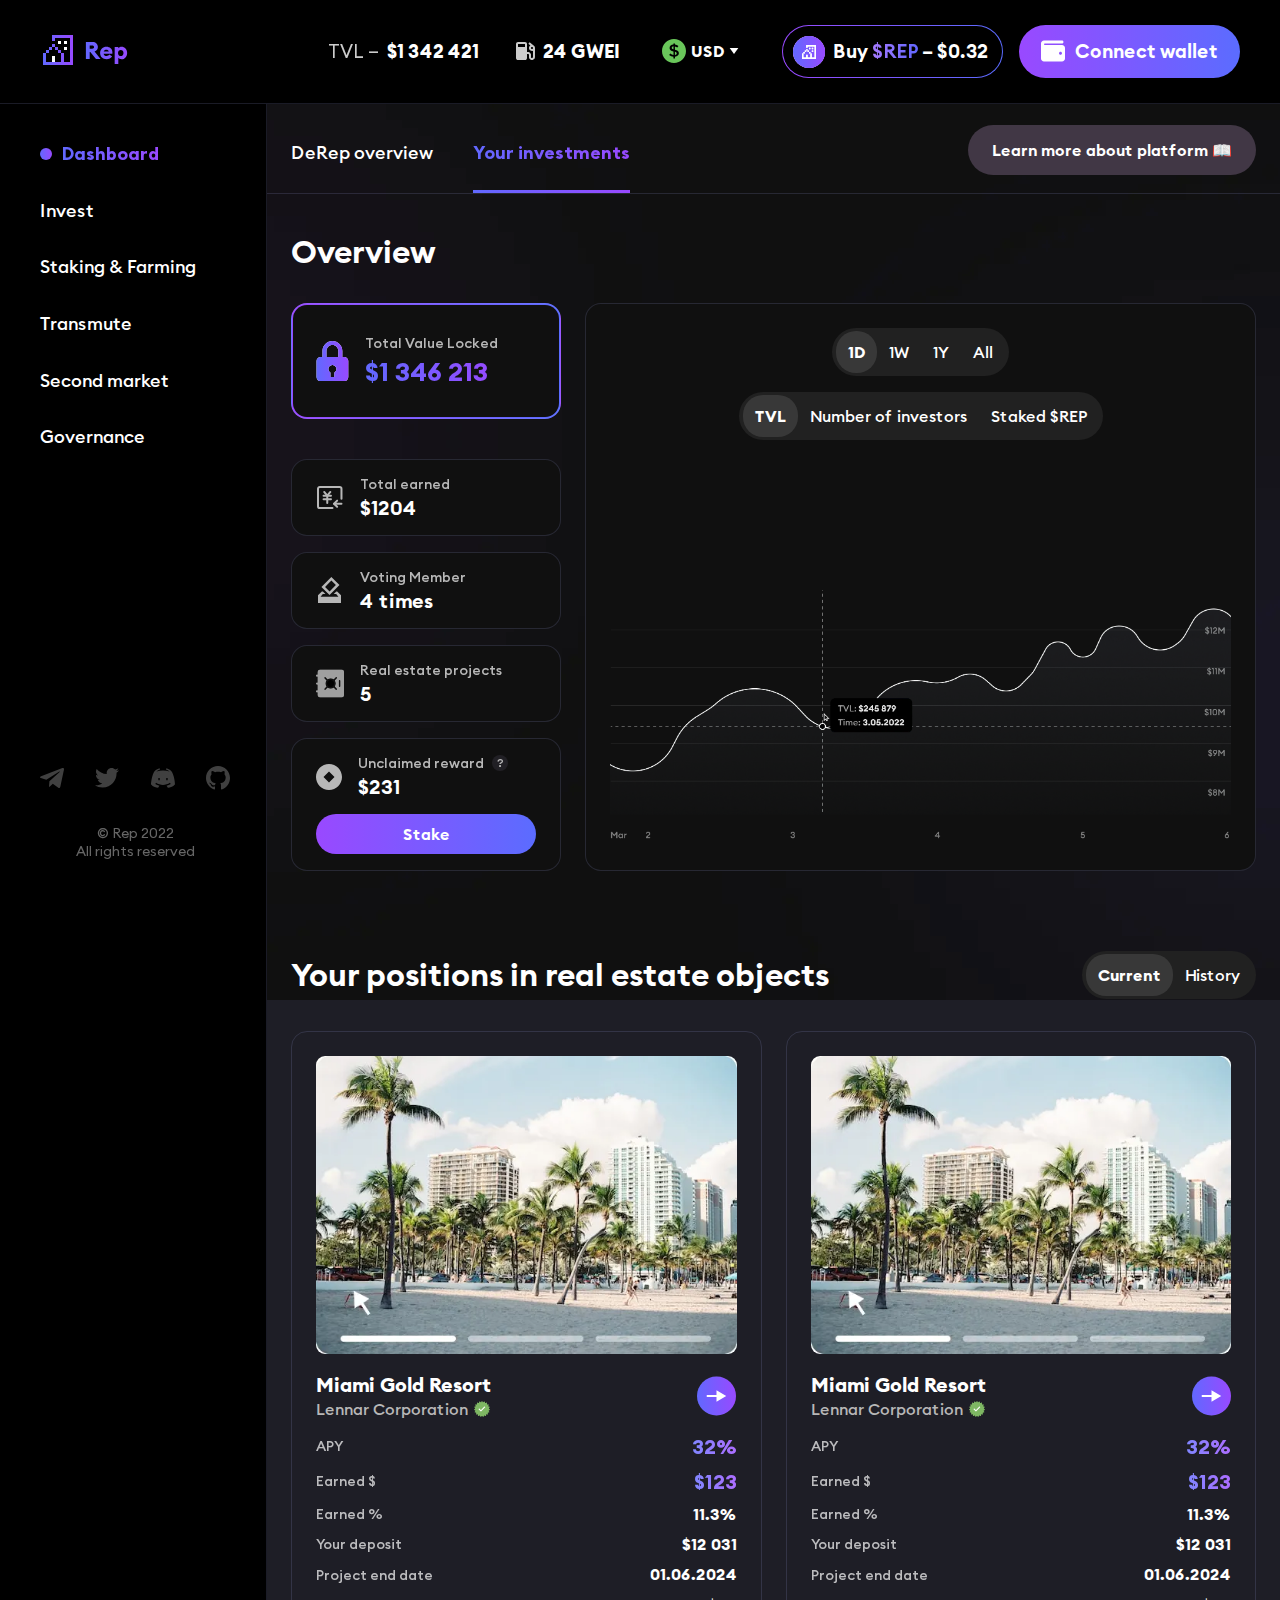
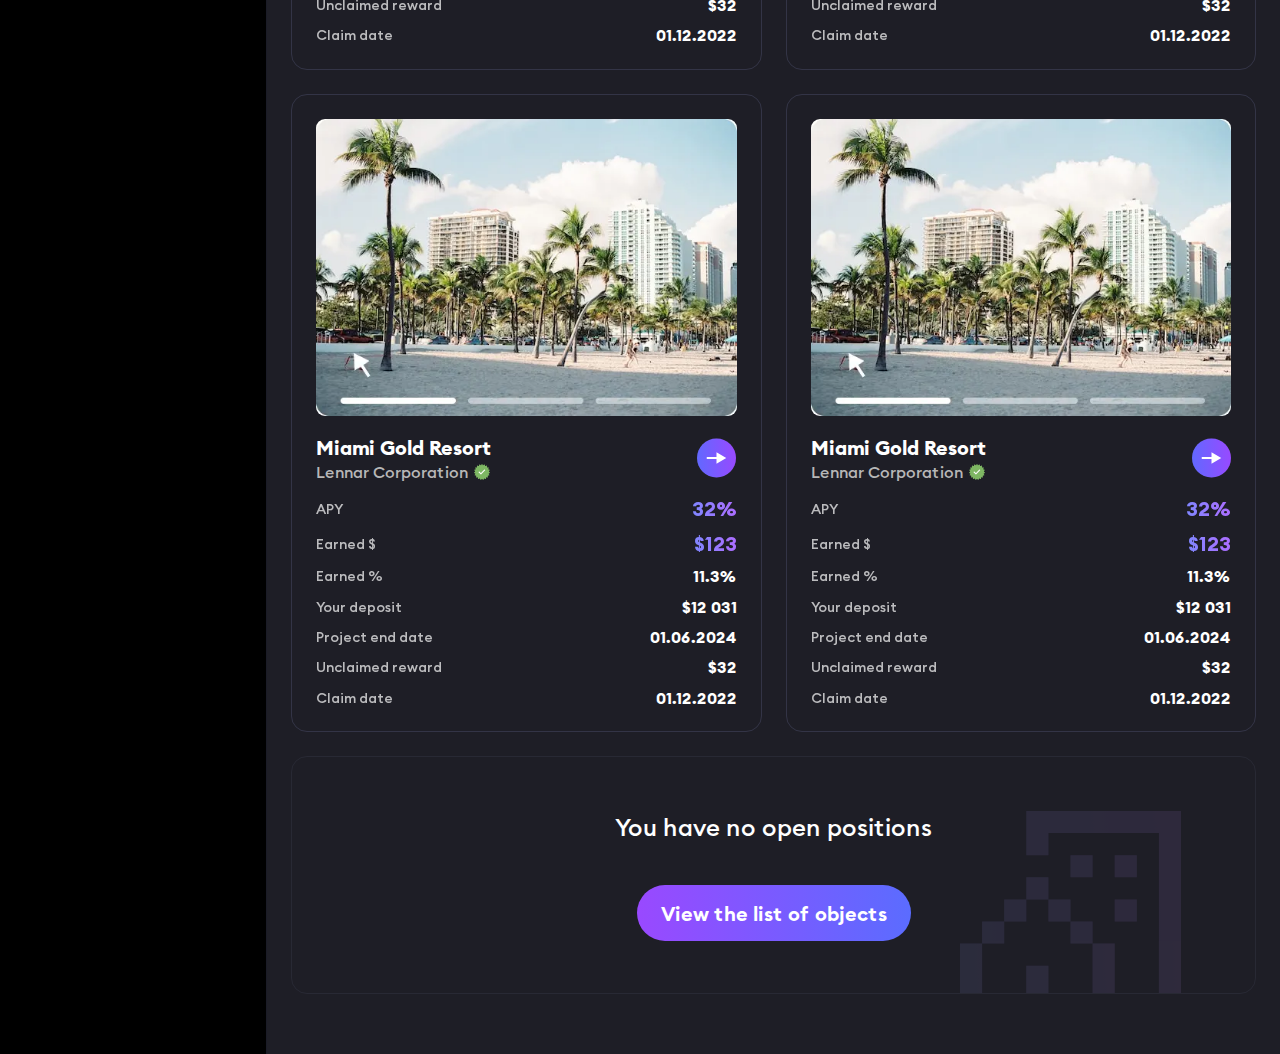
==== commit 35a14591: "Main street base end" ====
--- a/dashboard-investments.html
+++ b/dashboard-investments.html
@@ -5,7 +5,7 @@
 	<meta charset="UTF-8">
 	<meta http-equiv="X-UA-Compatible" content="IE=edge">
 	<meta name="viewport" content="width=device-width, initial-scale=1.0">
-	<link rel="stylesheet" href="./css/style.min.css?_v=20221016114456">
+	<link rel="stylesheet" href="./css/style.min.css?_v=20221016131717">
 	<title>Dashboard</title>
 </head>
 
@@ -479,6 +479,6 @@
 
 		</div>
 	</main>	
-	<script src="./js/app.min.js?_v=20221016114456"></script>
+	<script src="./js/app.min.js?_v=20221016131717"></script>
 </body>
 </html>--- a/css/style.min.css
+++ b/css/style.min.css
@@ -1 +1 @@
-:root{--error-color:#FF4646;--hover-color:#5B6CFF;--table-cnt-width:auto;--slider-width:auto}/*! normalize.css v8.0.1 | MIT License | github.com/necolas/normalize.css */html{line-height:1.15;-webkit-text-size-adjust:100%}body{margin:0}main{display:block}h1{font-size:2em;margin:.67em 0}hr{-webkit-box-sizing:content-box;box-sizing:content-box;height:0;overflow:visible}pre{font-family:monospace,monospace;font-size:1em}a{background-color:transparent}abbr[title]{border-bottom:none;text-decoration:underline;-webkit-text-decoration:underline dotted;text-decoration:underline dotted}b,strong{font-weight:bolder}code,kbd,samp{font-family:monospace,monospace;font-size:1em}small{font-size:80%}sub,sup{font-size:75%;line-height:0;position:relative;vertical-align:baseline}sub{bottom:-.25em}sup{top:-.5em}img{border-style:none}button,input,optgroup,select,textarea{font-family:inherit;font-size:100%;line-height:1.15;margin:0}button,input{overflow:visible}button,select{text-transform:none}[type=button],[type=reset],[type=submit],button{-webkit-appearance:button}[type=button]::-moz-focus-inner,[type=reset]::-moz-focus-inner,[type=submit]::-moz-focus-inner,button::-moz-focus-inner{border-style:none;padding:0}[type=button]:-moz-focusring,[type=reset]:-moz-focusring,[type=submit]:-moz-focusring,button:-moz-focusring{outline:1px dotted ButtonText}fieldset{padding:.35em .75em .625em}legend{-webkit-box-sizing:border-box;box-sizing:border-box;color:inherit;display:table;max-width:100%;padding:0;white-space:normal}progress{vertical-align:baseline}textarea{overflow:auto}[type=checkbox],[type=radio]{-webkit-box-sizing:border-box;box-sizing:border-box;padding:0}[type=number]::-webkit-inner-spin-button,[type=number]::-webkit-outer-spin-button{height:auto}[type=search]{-webkit-appearance:textfield;outline-offset:-2px}[type=search]::-webkit-search-decoration{-webkit-appearance:none}::-webkit-file-upload-button{-webkit-appearance:button;font:inherit}details{display:block}summary{display:list-item}template{display:none}[hidden]{display:none}@font-face{font-family:EuclidCircularB;font-display:swap;src:url(../fonts/EuclidCircularB-Medium.woff2) format("woff2"),url(../fonts/EuclidCircularB-Medium.woff) format("woff"),url(../fonts/EuclidCircularB-Medium.ttf) format("ttf");font-weight:500;font-style:normal}@font-face{font-family:EuclidCircularB;font-display:swap;src:url(../fonts/EuclidCircularB-Bold.woff2) format("woff2"),url(../fonts/EuclidCircularB-Bold.woff) format("woff"),url(../fonts/EuclidCircularB-Bold.ttf) format("ttf");font-weight:700;font-style:normal}@font-face{font-family:EuclidCircularB;font-display:swap;src:url(../fonts/EuclidCircularB-Regular.woff2) format("woff2"),url(../fonts/EuclidCircularB-Regular.woff) format("woff"),url(../fonts/EuclidCircularB-Regular.ttf) format("ttf");font-weight:400;font-style:normal}@font-face{font-family:EuclidCircularB;font-display:swap;src:url(../fonts/EuclidCircularB-SemiBold.woff2) format("woff2"),url(../fonts/EuclidCircularB-SemiBold.woff) format("woff"),url(../fonts/EuclidCircularB-SemiBold.ttf) format("ttf");font-weight:600;font-style:normal}@font-face{font-family:swiper-icons;src:url("data:application/font-woff;charset=utf-8;base64, [base64]//wADZ2x5ZgAAAywAAADMAAAD2MHtryVoZWFkAAABbAAAADAAAAA2E2+eoWhoZWEAAAGcAAAAHwAAACQC9gDzaG10eAAAAigAAAAZAAAArgJkABFsb2NhAAAC0AAAAFoAAABaFQAUGG1heHAAAAG8AAAAHwAAACAAcABAbmFtZQAAA/gAAAE5AAACXvFdBwlwb3N0AAAFNAAAAGIAAACE5s74hXjaY2BkYGAAYpf5Hu/j+W2+MnAzMYDAzaX6QjD6/4//Bxj5GA8AuRwMYGkAPywL13jaY2BkYGA88P8Agx4j+/8fQDYfA1AEBWgDAIB2BOoAeNpjYGRgYNBh4GdgYgABEMnIABJzYNADCQAACWgAsQB42mNgYfzCOIGBlYGB0YcxjYGBwR1Kf2WQZGhhYGBiYGVmgAFGBiQQkOaawtDAoMBQxXjg/wEGPcYDDA4wNUA2CCgwsAAAO4EL6gAAeNpj2M0gyAACqxgGNWBkZ2D4/wMA+xkDdgAAAHjaY2BgYGaAYBkGRgYQiAHyGMF8FgYHIM3DwMHABGQrMOgyWDLEM1T9/w8UBfEMgLzE////P/5//f/V/xv+r4eaAAeMbAxwIUYmIMHEgKYAYjUcsDAwsLKxc3BycfPw8jEQA/[base64]/uznmfPFBNODM2K7MTQ45YEAZqGP81AmGGcF3iPqOop0r1SPTaTbVkfUe4HXj97wYE+yNwWYxwWu4v1ugWHgo3S1XdZEVqWM7ET0cfnLGxWfkgR42o2PvWrDMBSFj/IHLaF0zKjRgdiVMwScNRAoWUoH78Y2icB/yIY09An6AH2Bdu/UB+yxopYshQiEvnvu0dURgDt8QeC8PDw7Fpji3fEA4z/PEJ6YOB5hKh4dj3EvXhxPqH/SKUY3rJ7srZ4FZnh1PMAtPhwP6fl2PMJMPDgeQ4rY8YT6Gzao0eAEA409DuggmTnFnOcSCiEiLMgxCiTI6Cq5DZUd3Qmp10vO0LaLTd2cjN4fOumlc7lUYbSQcZFkutRG7g6JKZKy0RmdLY680CDnEJ+UMkpFFe1RN7nxdVpXrC4aTtnaurOnYercZg2YVmLN/d/gczfEimrE/fs/bOuq29Zmn8tloORaXgZgGa78yO9/cnXm2BpaGvq25Dv9S4E9+5SIc9PqupJKhYFSSl47+Qcr1mYNAAAAeNptw0cKwkAAAMDZJA8Q7OUJvkLsPfZ6zFVERPy8qHh2YER+3i/BP83vIBLLySsoKimrqKqpa2hp6+jq6RsYGhmbmJqZSy0sraxtbO3sHRydnEMU4uR6yx7JJXveP7WrDycAAAAAAAH//wACeNpjYGRgYOABYhkgZgJCZgZNBkYGLQZtIJsFLMYAAAw3ALgAeNolizEKgDAQBCchRbC2sFER0YD6qVQiBCv/H9ezGI6Z5XBAw8CBK/m5iQQVauVbXLnOrMZv2oLdKFa8Pjuru2hJzGabmOSLzNMzvutpB3N42mNgZGBg4GKQYzBhYMxJLMlj4GBgAYow/P/PAJJhLM6sSoWKfWCAAwDAjgbRAAB42mNgYGBkAIIbCZo5IPrmUn0hGA0AO8EFTQAA") format("woff");font-weight:400;font-style:normal}:root{--swiper-theme-color:#007aff}.swiper{margin-left:auto;margin-right:auto;position:relative;overflow:hidden;list-style:none;padding:0;z-index:1}.swiper-vertical>.swiper-wrapper{-webkit-box-orient:vertical;-webkit-box-direction:normal;-ms-flex-direction:column;flex-direction:column}.swiper-wrapper{position:relative;width:100%;height:100%;z-index:1;display:-webkit-box;display:-ms-flexbox;display:flex;-webkit-transition-property:-webkit-transform;transition-property:-webkit-transform;-o-transition-property:transform;transition-property:transform;transition-property:transform,-webkit-transform;-webkit-box-sizing:content-box;box-sizing:content-box}.swiper-android .swiper-slide,.swiper-wrapper{-webkit-transform:translate3d(0,0,0);transform:translate3d(0,0,0)}.swiper-pointer-events{-ms-touch-action:pan-y;touch-action:pan-y}.swiper-pointer-events.swiper-vertical{-ms-touch-action:pan-x;touch-action:pan-x}.swiper-slide{-ms-flex-negative:0;flex-shrink:0;width:100%;height:100%;position:relative;-webkit-transition-property:-webkit-transform;transition-property:-webkit-transform;-o-transition-property:transform;transition-property:transform;transition-property:transform,-webkit-transform}.swiper-slide-invisible-blank{visibility:hidden}.swiper-autoheight,.swiper-autoheight .swiper-slide{height:auto}.swiper-autoheight .swiper-wrapper{-webkit-box-align:start;-ms-flex-align:start;align-items:flex-start;-webkit-transition-property:height,-webkit-transform;transition-property:height,-webkit-transform;-o-transition-property:transform,height;transition-property:transform,height;transition-property:transform,height,-webkit-transform}.swiper-backface-hidden .swiper-slide{-webkit-transform:translateZ(0);transform:translateZ(0);-webkit-backface-visibility:hidden;backface-visibility:hidden}.swiper-3d,.swiper-3d.swiper-css-mode .swiper-wrapper{-webkit-perspective:1200px;perspective:1200px}.swiper-3d .swiper-cube-shadow,.swiper-3d .swiper-slide,.swiper-3d .swiper-slide-shadow,.swiper-3d .swiper-slide-shadow-bottom,.swiper-3d .swiper-slide-shadow-left,.swiper-3d .swiper-slide-shadow-right,.swiper-3d .swiper-slide-shadow-top,.swiper-3d .swiper-wrapper{-webkit-transform-style:preserve-3d;transform-style:preserve-3d}.swiper-3d .swiper-slide-shadow,.swiper-3d .swiper-slide-shadow-bottom,.swiper-3d .swiper-slide-shadow-left,.swiper-3d .swiper-slide-shadow-right,.swiper-3d .swiper-slide-shadow-top{position:absolute;left:0;top:0;width:100%;height:100%;pointer-events:none;z-index:10}.swiper-3d .swiper-slide-shadow{background:rgba(0,0,0,.15)}.swiper-3d .swiper-slide-shadow-left{background-image:-webkit-gradient(linear,right top,left top,from(rgba(0,0,0,.5)),to(rgba(0,0,0,0)));background-image:-o-linear-gradient(right,rgba(0,0,0,.5),rgba(0,0,0,0));background-image:linear-gradient(to left,rgba(0,0,0,.5),rgba(0,0,0,0))}.swiper-3d .swiper-slide-shadow-right{background-image:-webkit-gradient(linear,left top,right top,from(rgba(0,0,0,.5)),to(rgba(0,0,0,0)));background-image:-o-linear-gradient(left,rgba(0,0,0,.5),rgba(0,0,0,0));background-image:linear-gradient(to right,rgba(0,0,0,.5),rgba(0,0,0,0))}.swiper-3d .swiper-slide-shadow-top{background-image:-webkit-gradient(linear,left bottom,left top,from(rgba(0,0,0,.5)),to(rgba(0,0,0,0)));background-image:-o-linear-gradient(bottom,rgba(0,0,0,.5),rgba(0,0,0,0));background-image:linear-gradient(to top,rgba(0,0,0,.5),rgba(0,0,0,0))}.swiper-3d .swiper-slide-shadow-bottom{background-image:-webkit-gradient(linear,left top,left bottom,from(rgba(0,0,0,.5)),to(rgba(0,0,0,0)));background-image:-o-linear-gradient(top,rgba(0,0,0,.5),rgba(0,0,0,0));background-image:linear-gradient(to bottom,rgba(0,0,0,.5),rgba(0,0,0,0))}.swiper-css-mode>.swiper-wrapper{overflow:auto;scrollbar-width:none;-ms-overflow-style:none}.swiper-css-mode>.swiper-wrapper::-webkit-scrollbar{display:none}.swiper-css-mode>.swiper-wrapper>.swiper-slide{scroll-snap-align:start start}.swiper-horizontal.swiper-css-mode>.swiper-wrapper{-ms-scroll-snap-type:x mandatory;scroll-snap-type:x mandatory}.swiper-vertical.swiper-css-mode>.swiper-wrapper{-ms-scroll-snap-type:y mandatory;scroll-snap-type:y mandatory}.swiper-centered>.swiper-wrapper::before{content:"";-ms-flex-negative:0;flex-shrink:0;-webkit-box-ordinal-group:10000;-ms-flex-order:9999;order:9999}.swiper-centered.swiper-horizontal>.swiper-wrapper>.swiper-slide:first-child{-webkit-margin-start:var(--swiper-centered-offset-before);margin-inline-start:var(--swiper-centered-offset-before)}.swiper-centered.swiper-horizontal>.swiper-wrapper::before{height:100%;width:var(--swiper-centered-offset-after)}.swiper-centered.swiper-vertical>.swiper-wrapper>.swiper-slide:first-child{-webkit-margin-before:var(--swiper-centered-offset-before);margin-block-start:var(--swiper-centered-offset-before)}.swiper-centered.swiper-vertical>.swiper-wrapper::before{width:100%;height:var(--swiper-centered-offset-after)}.swiper-centered>.swiper-wrapper>.swiper-slide{scroll-snap-align:center center}.container{display:-webkit-box;display:-ms-flexbox;display:flex;-webkit-box-orient:vertical;-webkit-box-direction:normal;-ms-flex-direction:column;flex-direction:column;min-width:320px;min-height:100vh;background-color:#1e1e26}.header{display:-webkit-box;display:-ms-flexbox;display:flex;-webkit-box-align:center;-ms-flex-align:center;align-items:center;gap:40px;background-color:#000;border-bottom:1px solid rgba(173,182,255,.15);height:104px;padding:0 60px}.header__logo{margin-right:auto}.header__logo img{width:88px}.header__params{display:-webkit-box;display:-ms-flexbox;display:flex;-webkit-box-align:center;-ms-flex-align:center;align-items:center;gap:40px}.header__params-item{display:-webkit-box;display:-ms-flexbox;display:flex;-webkit-box-align:center;-ms-flex-align:center;align-items:center;gap:8px;font-size:20px;color:#fff;white-space:nowrap}.header__params-title{opacity:.8}.header__params-value{font-weight:700}.header__params-img{opacity:.8}.header__cta{display:-webkit-box;display:-ms-flexbox;display:flex;-webkit-box-align:center;-ms-flex-align:center;align-items:center;gap:16px}.header__cta-item{position:relative}.header__cta-btn{display:-webkit-box;display:-ms-flexbox;display:flex;-webkit-box-align:center;-ms-flex-align:center;align-items:center;gap:8px;background-image:-webkit-gradient(linear,left top,right top,from(#9949ff),to(#5b6cff));background-image:-o-linear-gradient(left,#9949ff,#5b6cff);background-image:linear-gradient(to right,#9949ff,#5b6cff);border:none;height:56px;border-radius:28px;position:relative;cursor:pointer;white-space:nowrap;padding:12px 16px 12px 12px}.header__cta-btn::before{content:"";position:absolute;top:1px;left:1px;width:calc(100% - 2px);height:calc(100% - 2px);border-radius:28px;background-color:#000;z-index:2}.header__cta-btn-content{color:#fff;position:relative;font-size:20px;font-weight:600;z-index:3}.header__cta-btn-content span{background:-webkit-gradient(linear,left top,right top,from(#a67aff),to(#6267ff));background:-o-linear-gradient(left,#a67aff,#6267ff);background:linear-gradient(to right,#a67aff,#6267ff);-webkit-background-clip:text;-webkit-text-fill-color:transparent}.header__cta-btn img{position:relative;z-index:3}.header__cta-error{font-size:20px;font-weight:600;color:var(--error-color)}.header__buy-btn{gap:8px}.header__wallet-btn{gap:10px;padding:0 24px}.header__wallet-btn::before{display:none}.header__wallet-btn.active::before{display:block}.header__wallet-btn.hidden{display:none}.header__wallet-btn img{width:24px}.header__cta-item-dropdown{display:-webkit-box;display:-ms-flexbox;display:flex;-webkit-box-orient:vertical;-webkit-box-direction:normal;-ms-flex-direction:column;flex-direction:column;gap:16px;font-size:16px;font-weight:500;background-color:#000;border-radius:19px;border:#191e29 3px solid;width:100%;position:absolute;top:70px;left:0;visibility:hidden;opacity:0;z-index:-1;-webkit-transition:all .2s;-o-transition:all .2s;transition:all .2s;-webkit-transform:translateY(-10px);-ms-transform:translateY(-10px);transform:translateY(-10px);padding:24px;margin:0}.header__cta-item-dropdown::before{content:"";display:block;width:100%;height:14px;position:absolute;top:-17px;left:0}.header__cta-item-dropdown_single{text-align:center;padding:14px 24px}.header__cta-item-dropdown li{width:100%}.header__cta-item-dropdown a{text-decoration:none;color:#fff;width:100%;-webkit-transition:all .1s;-o-transition:all .1s;transition:all .1s}.header__cta-item-dropdown a:hover{color:var(--hover-color)}.header__cta-item:hover .header__cta-item-dropdown{visibility:visible;opacity:1;z-index:1;-webkit-transform:translateY(0);-ms-transform:translateY(0);transform:translateY(0)}.navigation{-webkit-box-flex:0;-ms-flex:none;flex:none;background-color:#000;border-right:1px solid rgba(173,182,255,.15);padding:40px 80px 50px 60px}.navigation__bottom{width:190px;position:fixed;bottom:40px}.main{display:-webkit-box;display:-ms-flexbox;display:flex;-webkit-box-align:stretch;-ms-flex-align:stretch;align-items:stretch;-webkit-box-flex:1;-ms-flex:1;flex:1}.main-menu ul{display:-webkit-box;display:-ms-flexbox;display:flex;-webkit-box-orient:vertical;-webkit-box-direction:normal;-ms-flex-direction:column;flex-direction:column;gap:48px;padding:0;margin:0 0 50px}.main-menu_mobile ul{-webkit-box-align:center;-ms-flex-align:center;align-items:center;gap:2.8vh;-webkit-transform:translateY(50px);-ms-transform:translateY(50px);transform:translateY(50px);-webkit-transition:all .5s;-o-transition:all .5s;transition:all .5s;padding:35px 0 42px;margin:0}.mobile-menu.active .main-menu_mobile ul{-webkit-transform:translateY(0);-ms-transform:translateY(0);transform:translateY(0)}.main-menu__item{font-size:20px;font-weight:500}.main-menu__item a{color:#fff;text-decoration:none;-webkit-transition:all .1s;-o-transition:all .1s;transition:all .1s}.main-menu__item a:hover{color:var(--hover-color)}.main-menu__item.active{display:-webkit-box;display:-ms-flexbox;display:flex;-webkit-box-align:center;-ms-flex-align:center;align-items:center;gap:10px;font-weight:700}.main-menu__item.active::before{content:"";width:12px;height:12px;border-radius:50%;background:-o-linear-gradient(182.83deg,#9949ff 0,#5b6cff 110.14%),-o-linear-gradient(182.83deg,#8349ff 0,#ff5bdb 110.14%);background:linear-gradient(267.17deg,#9949ff 0,#5b6cff 110.14%),linear-gradient(267.17deg,#8349ff 0,#ff5bdb 110.14%)}.main-menu__item.active a{background:-o-linear-gradient(183deg,#9949ff 0,#5b6cff 110.14%);background:linear-gradient(267deg,#9949ff 0,#5b6cff 110.14%);-webkit-background-clip:text;-webkit-text-fill-color:transparent}.main-menu_mobile .main-menu__item.active::before{display:none}.select{position:relative}.select__button{display:-webkit-box;display:-ms-flexbox;display:flex;-webkit-box-align:center;-ms-flex-align:center;align-items:center;color:#fff}.select__button::after{content:"";-webkit-transition:all .2s;-o-transition:all .2s;transition:all .2s}.select:not(.disabled) .select__button:hover::after{-webkit-transform:rotate(.5turn) translateY(1px);-ms-transform:rotate(.5turn) translateY(1px);transform:rotate(.5turn) translateY(1px)}.select.disabled .select__button{cursor:auto}.select_small .select__button{background:0 0;border:none;font-size:20px;font-weight:700;gap:5px;cursor:pointer}.select_small .select__button::after{content:"";width:10px;height:8px;background:url(../img/dropdown-arrow.svg) no-repeat center;background-size:contain}.select_regular .select__button{display:-webkit-box;display:-ms-flexbox;display:flex;-webkit-box-align:center;-ms-flex-align:center;align-items:center;-webkit-box-pack:justify;-ms-flex-pack:justify;justify-content:space-between;height:56px;width:100%;min-width:200px;border-radius:28px;border:0;background-color:#212121;border:#212121 1px solid;font-size:20px;color:#fff;outline:0;-webkit-transition:all .1s;-o-transition:all .1s;transition:all .1s;cursor:pointer;padding:0 24px}.select_regular .select__button::after{content:"";width:12px;height:7px;background:url(../img/dropdown-arrow_gray.svg) no-repeat center;-webkit-transition:all .2s;-o-transition:all .2s;transition:all .2s}.select_regular .select__button::-webkit-input-placeholder{opacity:.4}.select_regular .select__button::-moz-placeholder{opacity:.4}.select_regular .select__button:-ms-input-placeholder{opacity:.4}.select_regular .select__button::-ms-input-placeholder{opacity:.4}.select_regular .select__button::placeholder{opacity:.4}.select_regular .select__button:focus{border:#306fdb 1px solid}.select__dropdown{display:-webkit-box;display:-ms-flexbox;display:flex;-webkit-box-orient:vertical;-webkit-box-direction:normal;-ms-flex-direction:column;flex-direction:column;gap:16px;font-size:16px;font-weight:500;background-color:#000;border-radius:19px;border:#191e29 3px solid;width:100%;min-width:-webkit-fit-content;min-width:-moz-fit-content;min-width:fit-content;position:absolute;top:70px;left:0;visibility:hidden;opacity:0;z-index:-1;-webkit-transition:all .2s;-o-transition:all .2s;transition:all .2s;-webkit-transform:translateY(-10px);-ms-transform:translateY(-10px);transform:translateY(-10px);padding:24px;margin:0}.select__dropdown::before{content:"";display:block;width:100%;height:14px;position:absolute;top:-17px;left:0}.select__dropdown_single{text-align:center;padding:14px 24px}.select__dropdown li{display:-webkit-box;display:-ms-flexbox;display:flex;-webkit-box-align:center;-ms-flex-align:center;align-items:center;gap:8px;width:100%;list-style:none;font-weight:500;font-size:20px;color:#fff;cursor:pointer}.select__dropdown li img{width:24px}.select__dropdown a{text-decoration:none;color:#fff;width:100%;-webkit-transition:all .1s;-o-transition:all .1s;transition:all .1s}.select__dropdown a:hover{color:var(--hover-color)}.select_small .select__dropdown{top:40px}.select_small .select__dropdown_mobile{top:0}.select:not(.disabled):hover .select__dropdown{visibility:visible;opacity:1;z-index:999;-webkit-transform:translateY(0);-ms-transform:translateY(0);transform:translateY(0)}.select:hover .select__dropdown_mobile{-webkit-transform:translateY(-100%);-ms-transform:translateY(-100%);transform:translateY(-100%)}.no-webp .content{background:url(../img/content-bg.jpg) no-repeat center}.content{-webkit-box-flex:1;-ms-flex:auto;flex:auto;background-size:cover;padding-bottom:60px}.content_no-header{padding-top:56px}.content__header{display:-webkit-box;display:-ms-flexbox;display:flex;-webkit-box-align:end;-ms-flex-align:end;align-items:flex-end;height:90px;border-bottom:1px solid rgba(173,182,255,.1490196078);margin-bottom:56px}.content__header-cnt{display:-webkit-box;display:-ms-flexbox;display:flex;-webkit-box-pack:justify;-ms-flex-pack:justify;justify-content:space-between}.content__header-btn{display:-webkit-box;display:-ms-flexbox;display:flex;-webkit-box-align:center;-ms-flex-align:center;align-items:center;height:56px;background-color:#413745;font-weight:600;font-size:20px;color:#fff;border:none;border-radius:28px;position:relative;top:-18px;cursor:pointer;padding:0 24px}.page-tabs{display:-webkit-box;display:-ms-flexbox;display:flex;gap:40px;position:relative}.page-tabs__item{display:-webkit-box;display:-ms-flexbox;display:flex;-webkit-box-orient:vertical;-webkit-box-direction:normal;-ms-flex-direction:column;flex-direction:column;-webkit-box-pack:justify;-ms-flex-pack:justify;justify-content:space-between;font-weight:500;font-size:20px;text-decoration:none;color:#fff;cursor:pointer;-webkit-transition:all .1s;-o-transition:all .1s;transition:all .1s;padding-bottom:26px}.page-tabs__item:hover{color:var(--hover-color)}.page-tabs__item.active{font-weight:700;background:-o-linear-gradient(182.83deg,#9949ff 0,#5b6cff 110.14%);background:linear-gradient(267.17deg,#9949ff 0,#5b6cff 110.14%);-webkit-background-clip:text;-webkit-text-fill-color:transparent;cursor:auto}.page-tabs__item.active::after{content:"";width:100%;height:3px;background:-o-linear-gradient(182.83deg,#9949ff 0,#5b6cff 110.14%),#fff;background:linear-gradient(267.17deg,#9949ff 0,#5b6cff 110.14%),#fff;margin-bottom:-26px}.dashboard{margin-bottom:80px}.dashboard__content{display:-webkit-box;display:-ms-flexbox;display:flex;gap:40px}.dashboard__widgets{display:-webkit-box;display:-ms-flexbox;display:flex;-webkit-box-orient:vertical;-webkit-box-direction:normal;-ms-flex-direction:column;flex-direction:column;-webkit-box-pack:justify;-ms-flex-pack:justify;justify-content:space-between;-webkit-box-flex:0;-ms-flex:none;flex:none;gap:16px;width:270px}.dashboard__widget{display:-webkit-box;display:-ms-flexbox;display:flex;-webkit-box-align:center;-ms-flex-align:center;align-items:center;gap:16px;background-color:#101010;border:1px solid rgba(173,182,255,.1490196078);border-radius:16px;width:100%;position:relative;padding:16px 24px}.dashboard__widget_vert{display:-webkit-box;display:-ms-flexbox;display:flex;-webkit-box-orient:vertical;-webkit-box-direction:normal;-ms-flex-direction:column;flex-direction:column;-webkit-box-align:start;-ms-flex-align:start;align-items:flex-start;gap:16px}.dashboard__widget-content{display:-webkit-box;display:-ms-flexbox;display:flex;-webkit-box-orient:vertical;-webkit-box-direction:normal;-ms-flex-direction:column;flex-direction:column;gap:4px;position:relative;z-index:3}.dashboard__widget-container{display:-webkit-box;display:-ms-flexbox;display:flex;-webkit-box-align:center;-ms-flex-align:center;align-items:center;gap:16px}.dashboard__widget_primary .dashboard__widget-content{gap:6px}.dashboard__widget-icon{position:relative;z-index:3}.dashboard__widget-title{display:-webkit-box;display:-ms-flexbox;display:flex;-webkit-box-align:center;-ms-flex-align:center;align-items:center;gap:8px;font-weight:500;font-size:16px;opacity:.7;color:#fff}.dashboard__widget-value{display:-webkit-box;display:-ms-flexbox;display:flex;-webkit-box-align:center;-ms-flex-align:center;align-items:center;gap:6px;font-weight:600;font-size:24px;color:#fff}.dashboard__widget_primary .dashboard__widget-value{font-weight:700;font-size:32px;background:-o-linear-gradient(182.83deg,#9949ff 0,#5b6cff 110.14%);background:linear-gradient(267.17deg,#9949ff 0,#5b6cff 110.14%);-webkit-background-clip:text;-webkit-text-fill-color:transparent;background-clip:text;text-fill-color:transparent}.dashboard__widget_primary{background-image:-webkit-gradient(linear,left top,right top,from(#9949ff),to(#5b6cff));background-image:-o-linear-gradient(left,#9949ff,#5b6cff);background-image:linear-gradient(to right,#9949ff,#5b6cff);height:127px;margin-bottom:24px}.dashboard__widget_primary::before{content:"";position:absolute;top:1px;left:1px;width:calc(100% - 2px);height:calc(100% - 2px);border-radius:14px;background-color:#101010;z-index:2}.dashboard__viewbox{display:-webkit-box;display:-ms-flexbox;display:flex;-webkit-box-orient:vertical;-webkit-box-direction:normal;-ms-flex-direction:column;flex-direction:column;-webkit-box-pack:justify;-ms-flex-pack:justify;justify-content:space-between;-webkit-box-flex:1;-ms-flex:auto;flex:auto;border-radius:16px;background-color:#101010;border:rgba(173,182,255,.1490196078) 1px solid;padding:32px}.dashboard__viewbox-header{display:-webkit-box;display:-ms-flexbox;display:flex;-webkit-box-align:center;-ms-flex-align:center;align-items:center;-webkit-box-pack:justify;-ms-flex-pack:justify;justify-content:space-between;margin-bottom:32px}.dashboard__viewbox-content{width:100%;overflow-x:scroll}.dashboard__viewbox-content::-webkit-scrollbar{display:none}.dashboard__viewbox-content img{width:100%}.text-link{position:relative;font-weight:500;font-size:16px;background:-o-linear-gradient(bottom,rgba(255,255,255,.3),rgba(255,255,255,.3)),-o-linear-gradient(182.83deg,#9949ff 0,#5b6cff 110.14%);background:linear-gradient(0deg,rgba(255,255,255,.3),rgba(255,255,255,.3)),linear-gradient(267.17deg,#9949ff 0,#5b6cff 110.14%);-webkit-background-clip:text;-webkit-text-fill-color:transparent;background-clip:text;text-fill-color:transparent}.text-link:after{content:"";height:1px;width:100%;background:-o-linear-gradient(bottom,rgba(255,255,255,.3),rgba(255,255,255,.3)),-o-linear-gradient(182.83deg,#9949ff 0,#5b6cff 110.14%);background:linear-gradient(0deg,rgba(255,255,255,.3),rgba(255,255,255,.3)),linear-gradient(267.17deg,#9949ff 0,#5b6cff 110.14%);position:absolute;left:0;bottom:0}.filter{display:-webkit-box;display:-ms-flexbox;display:flex;-webkit-box-align:center;-ms-flex-align:center;align-items:center;height:48px;width:-webkit-fit-content;width:-moz-fit-content;width:fit-content;background-color:#212121;border-radius:24px;padding:4px}.filter__input{visibility:hidden;opacity:0;z-index:-1;width:1px;height:1px;position:absolute}.filter__button{display:-webkit-box;display:-ms-flexbox;display:flex;-webkit-box-align:center;-ms-flex-align:center;align-items:center;-webkit-box-pack:center;-ms-flex-pack:center;justify-content:center;border-radius:20px;font-weight:500;font-size:16px;color:#fff;cursor:pointer;white-space:nowrap;padding:12px}.filter__input:checked+.filter__button{background-color:#383838;font-weight:700;cursor:auto}.menu-button{-webkit-box-flex:0;-ms-flex:none;flex:none;width:40px;height:40px;border-radius:50%;border:none;background:#3e3e3e url(../img/menu-icon.svg) no-repeat center;cursor:pointer}.menu-button.active{background-image:url(../img/menu-close-icon.svg)}.mobile-menu{display:-webkit-box;display:-ms-flexbox;display:flex;-webkit-box-orient:vertical;-webkit-box-direction:normal;-ms-flex-direction:column;flex-direction:column;-webkit-box-pack:justify;-ms-flex-pack:justify;justify-content:space-between;width:100%;height:calc(100vh - 70px);background-color:#000;position:fixed;bottom:0;left:0;visibility:hidden;opacity:0;-webkit-transition:all .3s;-o-transition:all .3s;transition:all .3s;z-index:-1}.mobile-menu.active{visibility:visible;opacity:1;z-index:999}.mobile-menu__params{display:-webkit-box;display:-ms-flexbox;display:flex;-webkit-box-orient:vertical;-webkit-box-direction:normal;-ms-flex-direction:column;flex-direction:column;-webkit-box-align:center;-ms-flex-align:center;align-items:center;gap:20px;background-color:#141221;padding:22px 0}.mobile-menu__params-item{display:-webkit-box;display:-ms-flexbox;display:flex;-webkit-box-align:center;-ms-flex-align:center;align-items:center;gap:8px;font-size:16px;color:#fff;white-space:nowrap}.mobile-menu__params-title{opacity:.8}.mobile-menu__params-value{font-weight:700}.mobile-menu__params-img{opacity:.8}.mobile-menu__cta-item{position:relative}.mobile-menu__cta-item-dropdown{display:-webkit-box;display:-ms-flexbox;display:flex;-webkit-box-orient:vertical;-webkit-box-direction:normal;-ms-flex-direction:column;flex-direction:column;gap:16px;font-size:16px;font-weight:500;background-color:#000;border-radius:19px;border:#191e29 3px solid;width:100%;position:absolute;top:70px;left:0;visibility:hidden;opacity:0;z-index:-1;-webkit-transition:all .2s;-o-transition:all .2s;transition:all .2s;-webkit-transform:translateY(-10px);-ms-transform:translateY(-10px);transform:translateY(-10px);padding:24px;margin:0}.mobile-menu__cta-item-dropdown::before{content:"";display:block;width:100%;height:14px;position:absolute;top:-17px;left:0}.mobile-menu__cta-item-dropdown_single{text-align:center;padding:14px 24px}.mobile-menu__cta-item-dropdown li{width:100%}.mobile-menu__cta-item-dropdown a{text-decoration:none;color:#fff;width:100%;-webkit-transition:all .1s;-o-transition:all .1s;transition:all .1s}.mobile-menu__cta-item-dropdown a:hover{color:var(--hover-color)}.mobile-menu__buy-btn{display:-webkit-box;display:-ms-flexbox;display:flex;-webkit-box-align:center;-ms-flex-align:center;align-items:center;gap:8px;background-image:-webkit-gradient(linear,left top,right top,from(#9949ff),to(#5b6cff));background-image:-o-linear-gradient(left,#9949ff,#5b6cff);background-image:linear-gradient(to right,#9949ff,#5b6cff);border:none;height:40px;border-radius:28px;position:relative;cursor:pointer;white-space:nowrap;padding:3px 16px 3px 3px}.mobile-menu__buy-btn::before{content:"";position:absolute;top:1px;left:1px;width:calc(100% - 2px);height:calc(100% - 2px);border-radius:28px;background-color:#141221;z-index:2}.mobile-menu__buy-btn-content{color:#fff;position:relative;font-size:16px;font-weight:600;z-index:3}.mobile-menu__buy-btn-content span{background-image:-webkit-gradient(linear,left top,right top,from(#c580cf),to(#9269d2));background-image:-o-linear-gradient(left,#c580cf,#9269d2);background-image:linear-gradient(to right,#c580cf,#9269d2);-webkit-background-clip:text;-webkit-text-fill-color:transparent}.mobile-menu__buy-btn img{position:relative;z-index:3}.mobile-menu__cta-error{font-size:20px;font-weight:600;color:var(--error-color)}.page-title{color:#fff;font-weight:600;font-size:32px;margin:0 0 32px}.cards-gallery__header{display:-webkit-box;display:-ms-flexbox;display:flex;-webkit-box-align:center;-ms-flex-align:center;align-items:center;-webkit-box-pack:justify;-ms-flex-pack:justify;justify-content:space-between;margin-bottom:32px}.cards-gallery__header .page-title{margin:0}.cards-gallery__content{display:-ms-grid;display:grid;gap:24px}.cards-gallery__content_4col{-ms-grid-columns:(1fr)[4];grid-template-columns:repeat(4,1fr)}.cards-gallery__empty{display:-webkit-box;display:-ms-flexbox;display:flex;-webkit-box-align:center;-ms-flex-align:center;align-items:center;-webkit-box-pack:center;-ms-flex-pack:center;justify-content:center;-webkit-box-orient:vertical;-webkit-box-direction:normal;-ms-flex-direction:column;flex-direction:column;border:1px solid #282934;border-radius:16px;grid-column:1/-1;height:238px;background:url(../img/empty-block-bg.svg) no-repeat 90% bottom}.cards-gallery__empty-title{font-weight:500;font-size:24px;line-height:1.5;color:#fff;text-align:center;margin:0 0 40px}.position-card__image{width:100%;border-radius:9px;margin-bottom:16px}.card{border-radius:16px;border:rgba(173,182,255,.1490196078) 1px solid;padding:24px}.card__title-block{display:-webkit-box;display:-ms-flexbox;display:flex;-webkit-box-align:center;-ms-flex-align:center;align-items:center;-webkit-box-pack:justify;-ms-flex-pack:justify;justify-content:space-between;margin-bottom:16px}.card__title{color:#fff;font-weight:700;font-size:20px;margin:0 0 4px}.card__subtitle{display:-webkit-box;display:-ms-flexbox;display:flex;-webkit-box-align:center;-ms-flex-align:center;align-items:center;gap:6px;font-weight:500;font-size:16px;color:#b7b7b7}.card__subtitle_badge::after{content:"";width:16px;height:16px;background:url(../img/success-badge.svg) no-repeat center;background-size:contain}.card__enter-btn{width:40px;height:40px;border:none;background:url(../img/enter-icon.svg) no-repeat center;background-size:contain;cursor:pointer}.card__params{display:-webkit-box;display:-ms-flexbox;display:flex;-webkit-box-orient:vertical;-webkit-box-direction:normal;-ms-flex-direction:column;flex-direction:column;gap:12px}.card__params-item{display:-webkit-box;display:-ms-flexbox;display:flex;-webkit-box-align:center;-ms-flex-align:center;align-items:center;-webkit-box-pack:justify;-ms-flex-pack:justify;justify-content:space-between}.card__params-item-name{display:-webkit-box;display:-ms-flexbox;display:flex;-webkit-box-align:center;-ms-flex-align:center;align-items:center;gap:4px;color:#fff;opacity:.7;font-weight:500;font-size:14px}.card__params-item-value{font-weight:700;font-size:16px;color:#fff}.card__params-item-value_primary{font-weight:700;font-size:20px;background:-o-linear-gradient(bottom,rgba(255,255,255,.2),rgba(255,255,255,.2)),-o-linear-gradient(182.83deg,#9949ff 0,#5b6cff 110.14%);background:linear-gradient(0deg,rgba(255,255,255,.2),rgba(255,255,255,.2)),linear-gradient(267.17deg,#9949ff 0,#5b6cff 110.14%);-webkit-background-clip:text;-webkit-text-fill-color:transparent;background-clip:text;text-fill-color:transparent}.social-links{display:-webkit-box;display:-ms-flexbox;display:flex;-webkit-box-align:center;-ms-flex-align:center;align-items:center;-webkit-box-pack:justify;-ms-flex-pack:justify;justify-content:space-between;width:100%;margin-bottom:32px}.social-links a{opacity:.25;-webkit-transition:all .1s;-o-transition:all .1s;transition:all .1s}.social-links a:hover{opacity:1}.copyrights{display:-webkit-box;display:-ms-flexbox;display:flex;-webkit-box-pack:center;-ms-flex-pack:center;justify-content:center;font-weight:400;font-size:16px;line-height:1.25;text-align:center;color:#fff;opacity:.4}.btn{display:-webkit-box;display:-ms-flexbox;display:flex;-webkit-box-align:center;-ms-flex-align:center;align-items:center;gap:8px;background-image:-webkit-gradient(linear,left top,right top,from(#9949ff),to(#5b6cff));background-image:-o-linear-gradient(left,#9949ff,#5b6cff);background-image:linear-gradient(to right,#9949ff,#5b6cff);color:#fff;font-weight:600;font-size:20px;text-decoration:none;border:none;height:56px;border-radius:28px;position:relative;cursor:pointer;white-space:nowrap;padding:0 24px}.btn_small{height:40px;width:100%;font-size:16px;-webkit-box-pack:center;-ms-flex-pack:center;justify-content:center}.btn_secondary::before{content:"";height:54px;width:calc(100% - 2px);border-radius:28px;background-color:#101010;position:absolute;top:1px;left:1px;z-index:1}.btn_secondary span{position:relative;z-index:2}.btn_wide{width:100%;-webkit-box-pack:center;-ms-flex-pack:center;justify-content:center}.widgets{display:-webkit-box;display:-ms-flexbox;display:flex;-webkit-box-orient:vertical;-webkit-box-direction:normal;-ms-flex-direction:column;flex-direction:column}.widgets_hor{-webkit-box-orient:horizontal;-webkit-box-direction:normal;-ms-flex-direction:row;flex-direction:row;gap:24px;margin-bottom:56px}.widgets_hor .widget{height:127px}.widget{display:-webkit-box;display:-ms-flexbox;display:flex;-webkit-box-align:center;-ms-flex-align:center;align-items:center;gap:16px;background-color:#101010;border:1px solid rgba(173,182,255,.1490196078);border-radius:16px;width:100%;position:relative;padding:16px 24px}.widget_large{padding:32px}.widget__header{width:100%;border-bottom:1px solid rgba(173,182,255,.15);margin-bottom:32px}.widget__content{display:-webkit-box;display:-ms-flexbox;display:flex;-webkit-box-orient:vertical;-webkit-box-direction:normal;-ms-flex-direction:column;flex-direction:column;gap:4px;position:relative;width:100%;z-index:3}.widget_primary .widget__content{gap:6px}.widget__icon{position:relative;z-index:3}.widget__title{display:-webkit-box;display:-ms-flexbox;display:flex;-webkit-box-align:center;-ms-flex-align:center;align-items:center;gap:4px;font-weight:500;font-size:16px;min-height:18px;opacity:.7;color:#fff}.widget__value{display:-webkit-box;display:-ms-flexbox;display:flex;-webkit-box-align:center;-ms-flex-align:center;align-items:center;gap:6px;font-weight:600;font-size:24px;color:#fff}.widget__value-gray{font-weight:500;font-size:24px;opacity:.4}.widget_primary .widget__value{font-weight:700;font-size:32px;background:-o-linear-gradient(182.83deg,#9949ff 0,#5b6cff 110.14%);background:linear-gradient(267.17deg,#9949ff 0,#5b6cff 110.14%);-webkit-background-clip:text;-webkit-text-fill-color:transparent;background-clip:text;text-fill-color:transparent}.widget_primary{background-image:-webkit-gradient(linear,left top,right top,from(#9949ff),to(#5b6cff));background-image:-o-linear-gradient(left,#9949ff,#5b6cff);background-image:linear-gradient(to right,#9949ff,#5b6cff);height:127px;margin-bottom:24px}.widget_primary::before{content:"";position:absolute;top:1px;left:1px;width:calc(100% - 2px);height:calc(100% - 2px);border-radius:14px;background-color:#101010;z-index:2}.widget__button{width:100%;-webkit-box-pack:center;-ms-flex-pack:center;justify-content:center}.widget__subscription{font-weight:500;font-size:12px;line-height:1.25;color:#707070}.widget__subscription b{color:#fff}.object-page{display:-ms-grid;display:grid;-ms-grid-columns:56% 44%;grid-template-columns:56% 44%;-webkit-box-align:start;-ms-flex-align:start;align-items:flex-start;gap:60px}.object-page__content{overflow-x:hidden}.object-page__slider{width:100%;position:relative;margin-bottom:32px}.object-page__title-block{display:-webkit-box;display:-ms-flexbox;display:flex;-webkit-box-orient:vertical;-webkit-box-direction:normal;-ms-flex-direction:column;flex-direction:column;gap:6px;margin-bottom:16px}.object-page__title-block .page-title{margin:0}.object-page__subtitle{display:-webkit-box;display:-ms-flexbox;display:flex;-webkit-box-align:center;-ms-flex-align:center;align-items:center;gap:6px;font-weight:500;font-size:16px;background:-o-linear-gradient(bottom,rgba(255,255,255,.2),rgba(255,255,255,.2)),-o-linear-gradient(182.83deg,#9949ff 0,#5b6cff 110.14%);background:linear-gradient(0deg,rgba(255,255,255,.2),rgba(255,255,255,.2)),linear-gradient(267.17deg,#9949ff 0,#5b6cff 110.14%);-webkit-background-clip:text;-webkit-text-fill-color:transparent;background-clip:text;text-fill-color:transparent}.object-page__subtitle::after{content:"";width:16px;height:16px;background:url(../img/success-badge.svg) no-repeat center;background-size:contain}.object-page__description{margin:0 0 32px}.object-page__widgets{display:-ms-grid;display:grid;-ms-grid-columns:(1fr)[2];grid-template-columns:repeat(2,1fr);gap:24px;margin-bottom:32px}.object-page__widget{display:-webkit-box;display:-ms-flexbox;display:flex;-webkit-box-orient:vertical;-webkit-box-direction:normal;-ms-flex-direction:column;flex-direction:column;-webkit-box-pack:center;-ms-flex-pack:center;justify-content:center;gap:4px;height:100px;border-radius:16px;background-color:#101010;border:rgba(173,182,255,.1490196078) 1px solid;color:#fff;padding:0 24px}.object-page__widget-title{font-weight:500;font-size:16px;opacity:.7}.object-page__widget-value{display:-webkit-box;display:-ms-flexbox;display:flex;-webkit-box-align:center;-ms-flex-align:center;align-items:center;gap:8px;font-weight:700;font-size:20px}.object-page__widget-value span{opacity:.4;font-weight:500}.object-page__widget-flag{height:20px}.object-page__documents{position:relative;border:1px solid #282934;background:url(../img/empty-block-bg.svg) no-repeat 95% bottom;background-size:139px;padding:24px 32px;margin-bottom:32px}.object-page__documents::after{content:"";width:38px;height:38px;background:#282934 url(../img/corner-image.svg) no-repeat right top;background-size:contain;position:absolute;top:-1px;right:-1px}.object-page__documents-title{display:-webkit-box;display:-ms-flexbox;display:flex;-webkit-box-align:baseline;-ms-flex-align:baseline;align-items:baseline;gap:16px;margin:0 0 20px}.object-page__about{border-bottom:1px solid #282934;padding-bottom:32px;margin-bottom:32px}.object-page__about-title{margin:0 0 16px}.object-page__transaction-docs{border-bottom:1px solid #282934;padding-bottom:32px;margin-bottom:32px}.object-page__transaction-docs-title{margin:0 0 16px}.object-page__transaction-docs-subtitle{display:block;margin-bottom:20px}.object-page__team{border-bottom:1px solid #282934;padding-bottom:32px;margin-bottom:32px}.object-page__team-title{margin:0 0 24px}.object-page__partners-title{margin:0 0 24px}.object-page__partners-list{display:-ms-grid;display:grid;-ms-grid-columns:(1fr)[2];grid-template-columns:repeat(2,1fr);gap:24px}.object-page__partners-list img{height:60px;max-width:100%}.object-page__params{background:-webkit-gradient(linear,left bottom,left top,from(#101010),to(#101010)),rgba(0,0,0,.01);background:-o-linear-gradient(bottom,#101010,#101010),rgba(0,0,0,.01);background:linear-gradient(0deg,#101010,#101010),rgba(0,0,0,.01);border:1px solid rgba(173,182,255,.15);border-radius:16px;padding:32px 40px 40px}.object-page__params-header{border-bottom:1px solid rgba(173,182,255,.15);margin-bottom:32px}.object-page__params-input{margin-bottom:26px}.object-page__params-progress{margin-bottom:24px}.object-page__params-checkbox{display:-webkit-box;display:-ms-flexbox;display:flex;-webkit-box-align:center;-ms-flex-align:center;align-items:center;-webkit-box-pack:center;-ms-flex-pack:center;justify-content:center;gap:12px}.object-page__params-checkbox-text{color:#fff;font-weight:500;font-size:16px}.object-page__params-cta{-webkit-box-pack:center;-ms-flex-pack:center;justify-content:center;gap:10px;width:100%;margin-bottom:34px}.object-page__params-cta_claim{margin:36px 0 0}.object-page__params-hide-btn{margin:0 auto}.object-page__indicators{display:-ms-grid;display:grid;-ms-grid-columns:(1fr)[2];grid-template-columns:repeat(2,1fr);gap:24px;margin-bottom:28px}.object-page__indicators-item{display:-webkit-box;display:-ms-flexbox;display:flex;-webkit-box-orient:vertical;-webkit-box-direction:normal;-ms-flex-direction:column;flex-direction:column;gap:4px;border:1px solid rgba(173,182,255,.15);border-radius:16px;padding:18px 24px}.object-page__indicators-item_wide{grid-column:1/-1}.object-page__indicators-item-params{display:-webkit-box;display:-ms-flexbox;display:flex;-webkit-box-orient:vertical;-webkit-box-direction:normal;-ms-flex-direction:column;flex-direction:column;gap:8px;margin-top:16px}.object-page__indicators-item-param{display:-webkit-box;display:-ms-flexbox;display:flex;-webkit-box-align:center;-ms-flex-align:center;align-items:center;-webkit-box-pack:justify;-ms-flex-pack:justify;justify-content:space-between}.object-page__indicators-item-param span:first-child{display:-webkit-box;display:-ms-flexbox;display:flex;-webkit-box-align:center;-ms-flex-align:center;align-items:center;gap:4px;color:#707070;font-weight:500;font-size:16px}.object-page__indicators-item-param span:last-child{color:#fff}.object-page__indicators-title{font-weight:500;font-size:16px;color:#fff;opacity:.7}.object-page__indicators-value{font-weight:600;font-size:32px;color:#fff}.object-page__indicators-value_primary{background:-o-linear-gradient(bottom,rgba(255,255,255,.2),rgba(255,255,255,.2)),-o-linear-gradient(182.83deg,#9949ff 0,#5b6cff 110.14%);background:linear-gradient(0deg,rgba(255,255,255,.2),rgba(255,255,255,.2)),linear-gradient(267.17deg,#9949ff 0,#5b6cff 110.14%);-webkit-background-clip:text;-webkit-text-fill-color:transparent;background-clip:text;text-fill-color:transparent}.object-page__indicators-value_small{font-weight:500;font-size:24px}.object-page__indicators-value_medium{font-weight:600;font-size:24px}.object-page__indicators-value_gray{opacity:.67}.object-page__indicators-value-container{display:-webkit-box;display:-ms-flexbox;display:flex;-webkit-box-align:center;-ms-flex-align:center;align-items:center;gap:12px}.path{display:-webkit-box;display:-ms-flexbox;display:flex;gap:6px;font-weight:500;font-size:16px;color:#fff;margin-bottom:40px}.path__link{color:#fff;text-decoration:none;opacity:.7;-webkit-transition:all .2s;-o-transition:all .2s;transition:all .2s}.path__link:hover{opacity:1}.path__arrow{opacity:.7}.page-text{font-weight:500;font-size:16px;line-height:1.4;color:#fff;opacity:.8}.docs-list{display:-webkit-box;display:-ms-flexbox;display:flex;-webkit-box-orient:vertical;-webkit-box-direction:normal;-ms-flex-direction:column;flex-direction:column;gap:16px;padding:0;margin:0}.docs-list__item{display:-webkit-box;display:-ms-flexbox;display:flex;-webkit-box-align:center;-ms-flex-align:center;align-items:center;gap:9px;list-style:none;font-size:16px;font-weight:500}.docs-list__item::before{content:"";width:10px;height:14px;background:url(../img/doc-icon.svg) no-repeat center}.docs-list__item a{text-decoration:none;background:-o-linear-gradient(bottom,rgba(255,255,255,.2),rgba(255,255,255,.2)),-o-linear-gradient(182.83deg,#9949ff 0,#5b6cff 110.14%);background:linear-gradient(0deg,rgba(255,255,255,.2),rgba(255,255,255,.2)),linear-gradient(267.17deg,#9949ff 0,#5b6cff 110.14%);-webkit-background-clip:text;-webkit-text-fill-color:transparent;background-clip:text;text-fill-color:transparent}.block-title{font-weight:600;font-size:20px;line-height:1.4;color:#fff}.verified{display:-webkit-box;display:-ms-flexbox;display:flex;-webkit-box-align:center;-ms-flex-align:center;align-items:center;gap:4px;font-weight:500;font-size:16px;color:#7eb763}.verified::after{content:"";width:16px;height:16px;background:url(../img/success-badge.svg) no-repeat center;background-size:contain}.team-list{display:-ms-grid;display:grid;-ms-grid-columns:(1fr)[2];grid-template-columns:repeat(2,1fr);gap:24px}.team-list__item{display:-webkit-box;display:-ms-flexbox;display:flex;-webkit-box-align:center;-ms-flex-align:center;align-items:center;gap:16px}.team-list__img{width:72px;height:72px;-o-object-fit:cover;object-fit:cover;border-radius:10px}.team-list__title{display:-webkit-box;display:-ms-flexbox;display:flex;-webkit-box-orient:vertical;-webkit-box-direction:normal;-ms-flex-direction:column;flex-direction:column;gap:6px}.team-list__name{font-weight:500;font-size:18px;color:#fff}.team-list__position{font-weight:500;font-size:16px;color:#fff;opacity:.8}.input-container{display:-webkit-box;display:-ms-flexbox;display:flex;-webkit-box-orient:vertical;-webkit-box-direction:normal;-ms-flex-direction:column;flex-direction:column;gap:8px;width:100%;position:relative}.input-container.disabled{opacity:.4}.input-container__max-btn{display:block;font-size:20px;color:#fff;position:absolute;right:24px;top:38px;background:0 0;border:none;cursor:pointer}.input-container__max-btn.hidden{display:none}.input-container__additional-info{position:absolute;right:90px;top:40px;font-size:20px;color:#fff;opacity:.5}.text-input{height:56px;width:100%;border-radius:28px;border:0;background-color:#212121;border:#212121 1px solid;font-size:20px;color:#fff;outline:0;-webkit-transition:all .1s;-o-transition:all .1s;transition:all .1s;padding:0 24px}.text-input::-webkit-input-placeholder{opacity:.4}.text-input::-moz-placeholder{opacity:.4}.text-input:-ms-input-placeholder{opacity:.4}.text-input::-ms-input-placeholder{opacity:.4}.text-input::placeholder{opacity:.4}.text-input:focus{border:#306fdb 1px solid}.input-label{font-weight:500;font-size:14px;color:#fff;padding-left:16px}.scale{margin-bottom:20px}.scale__progress{height:4px;border-radius:2px;background-color:#2e2e2e}.scale__progress-bar{height:4px;border-radius:2px;background:-o-linear-gradient(182.83deg,#9949ff 0,#5b6cff 110.14%);background:linear-gradient(267.17deg,#9949ff 0,#5b6cff 110.14%);width:35%}.scale__title{display:-webkit-box;display:-ms-flexbox;display:flex;-webkit-box-pack:justify;-ms-flex-pack:justify;justify-content:space-between;margin-bottom:8px}.scale__title_left,.scale__title_right{display:-webkit-box;display:-ms-flexbox;display:flex;-webkit-box-orient:vertical;-webkit-box-direction:normal;-ms-flex-direction:column;flex-direction:column;gap:3px}.scale__title_right{text-align:right}.scale__item-name{color:#fff;opacity:.7;font-weight:500;font-size:14px}.scale__item-value{font-weight:700;font-size:16px;color:#fff}.external-link{display:-webkit-box;display:-ms-flexbox;display:flex;gap:6px;font-weight:500;font-size:16px;width:-webkit-fit-content;width:-moz-fit-content;width:fit-content;background:-o-linear-gradient(bottom,rgba(255,255,255,.2),rgba(255,255,255,.2)),-o-linear-gradient(182.83deg,#9949ff 0,#5b6cff 110.14%);background:linear-gradient(0deg,rgba(255,255,255,.2),rgba(255,255,255,.2)),linear-gradient(267.17deg,#9949ff 0,#5b6cff 110.14%);-webkit-background-clip:text;-webkit-text-fill-color:transparent;background-clip:text;text-fill-color:transparent;margin:0 auto}.external-link::before{content:"";width:24px;height:24px;background:url(../img/link-icon.svg) no-repeat center;background-size:contain;position:relative;top:-3px}.checkbox{position:relative;-webkit-user-select:none;-moz-user-select:none;-ms-user-select:none;user-select:none;margin:32px 0 32px}.checkbox__input{visibility:visible;height:1px;width:1px;opacity:0;z-index:-1;position:absolute}.checkbox__button{display:-webkit-box;display:-ms-flexbox;display:flex;-webkit-box-align:center;-ms-flex-align:center;align-items:center;-webkit-box-pack:center;-ms-flex-pack:center;justify-content:center;width:24px;height:24px;border:1px solid rgba(173,182,255,.15);border-radius:50%;cursor:pointer;-webkit-user-select:none;-moz-user-select:none;-ms-user-select:none;user-select:none}.checkbox__input:checked+.checkbox__button{border:none;background:-o-linear-gradient(182.83deg,#9949ff 0,#5b6cff 110.14%);background:linear-gradient(267.17deg,#9949ff 0,#5b6cff 110.14%)}.checkbox__input:checked+.checkbox__button::after{content:"";width:11px;height:9px;background:url(../img/checkbox-icon.svg) no-repeat center;background-size:contain}.info-button{display:-webkit-box;display:-ms-flexbox;display:flex;-webkit-box-align:center;-ms-flex-align:center;align-items:center;-webkit-box-pack:center;-ms-flex-pack:center;justify-content:center;width:16px;height:16px;color:#fff;font-weight:500;font-size:12px;background:rgba(130,125,157,.22);border:none;border-radius:50%;cursor:pointer}.hide-block-button{display:-webkit-box;display:-ms-flexbox;display:flex;-webkit-box-align:center;-ms-flex-align:center;align-items:center;gap:7px;font-weight:500;font-size:16px;background:-o-linear-gradient(bottom,rgba(255,255,255,.2),rgba(255,255,255,.2)),-o-linear-gradient(182.83deg,#9949ff 0,#5b6cff 110.14%);background:linear-gradient(0deg,rgba(255,255,255,.2),rgba(255,255,255,.2)),linear-gradient(267.17deg,#9949ff 0,#5b6cff 110.14%);-webkit-background-clip:text;-webkit-text-fill-color:transparent;background-clip:text;text-fill-color:transparent;border:none;cursor:pointer}.hide-block-button::after{content:"";width:11px;height:7px;background:url(../img/collapse-arrow.svg) no-repeat center;background-size:contain;-webkit-transition:all .2s;-o-transition:all .2s;transition:all .2s}.hide-block-button.active::after{-webkit-transform:rotate(.5turn);-ms-transform:rotate(.5turn);transform:rotate(.5turn)}.hide-block-button.active+.hidden-block{display:-webkit-box;display:-ms-flexbox;display:flex}.hidden-block{display:none;margin-top:35px}.gallery-swiper{width:100%;margin-bottom:16px}.gallery-swiper .swiper-slide{height:440px;width:100%}.gallery-swiper img{display:block;width:100%;height:100%;-o-object-fit:cover;object-fit:cover;border-radius:9px}.thumbs-swiper{width:100%}.thumbs-swiper .swiper-slide{height:78px;opacity:.4;cursor:pointer}.thumbs-swiper .swiper-slide-thumb-active{opacity:1}.thumbs-swiper img{height:100%;width:100%;border-radius:6px}.popup{display:-webkit-box;display:-ms-flexbox;display:flex;-webkit-box-align:center;-ms-flex-align:center;align-items:center;-webkit-box-pack:center;-ms-flex-pack:center;justify-content:center;position:fixed;top:0;bottom:0;left:0;right:0;width:100%;height:100%;background:rgba(0,0,0,.58);-webkit-backdrop-filter:blur(2.5px);backdrop-filter:blur(2.5px);-webkit-transition:all .3s;-o-transition:all .3s;transition:all .3s;visibility:hidden;opacity:0;z-index:-1}.popup.active{visibility:visible;opacity:1;z-index:999}.popup__container{display:-webkit-box;display:-ms-flexbox;display:flex;-webkit-box-orient:vertical;-webkit-box-direction:normal;-ms-flex-direction:column;flex-direction:column;-webkit-box-align:center;-ms-flex-align:center;align-items:center;background:-webkit-gradient(linear,left bottom,left top,from(#101010),to(#101010)),rgba(0,0,0,.01);background:-o-linear-gradient(bottom,#101010,#101010),rgba(0,0,0,.01);background:linear-gradient(0deg,#101010,#101010),rgba(0,0,0,.01);border:1px solid rgba(173,182,255,.15);border-radius:16px;width:90%;max-width:493px;position:relative;padding:32px 40px 40px}.popup__title{font-weight:600;font-size:24px;color:#fff;margin:0 0 32px}.popup__progress{display:-webkit-box;display:-ms-flexbox;display:flex;-webkit-box-orient:vertical;-webkit-box-direction:normal;-ms-flex-direction:column;flex-direction:column;-webkit-box-align:center;-ms-flex-align:center;align-items:center;gap:16px;margin-bottom:32px}.popup__progress-title{font-weight:500;font-size:20px;color:#fff;opacity:.7}.popup__progress-bar{display:-webkit-box;display:-ms-flexbox;display:flex;-webkit-box-align:center;-ms-flex-align:center;align-items:center;-webkit-box-pack:justify;-ms-flex-pack:justify;justify-content:space-between;width:130px;height:16px;position:relative}.popup__progress-bar::before{content:"";width:100%;height:3px;background:#353535;position:absolute;left:0;top:50%;-webkit-transform:translateY(-50%);-ms-transform:translateY(-50%);transform:translateY(-50%);z-index:1}.popup__progress-item{width:16px;height:16px;border-radius:50%;background:-o-linear-gradient(183.15deg,#9949ff 0,#5b6cff 121.74%);background:linear-gradient(266.85deg,#9949ff 0,#5b6cff 121.74%);-webkit-box-shadow:0 0 12px rgba(120,93,255,.67);box-shadow:0 0 12px rgba(120,93,255,.67);position:relative;z-index:2}.popup__progress-item_empty{background:#353535;-webkit-box-shadow:none;box-shadow:none}.popup__progress-item_done{display:-webkit-box;display:-ms-flexbox;display:flex;-webkit-box-align:center;-ms-flex-align:center;align-items:center;-webkit-box-pack:center;-ms-flex-pack:center;justify-content:center;background:-webkit-gradient(linear,left bottom,left top,from(#7eb763),to(#7eb763));background:-o-linear-gradient(bottom,#7eb763,#7eb763);background:linear-gradient(0deg,#7eb763,#7eb763);-webkit-box-shadow:0 0 12px rgba(126,183,99,.67);box-shadow:0 0 12px rgba(126,183,99,.67)}.popup__progress-item_done::before{content:"";width:7px;height:5px;background:url(../img/checkbox-icon.svg) no-repeat center;background-size:contain}.popup__loader{margin-bottom:32px}.popup__text{font-weight:500;font-size:16px;line-height:1.4;text-align:center;color:#fff;opacity:.8;margin:0 0 32px}.popup__btn{width:100%;-webkit-box-pack:center;-ms-flex-pack:center;justify-content:center}.popup__success{display:-webkit-box;display:-ms-flexbox;display:flex;-webkit-box-align:center;-ms-flex-align:center;align-items:center;-webkit-box-pack:center;-ms-flex-pack:center;justify-content:center;width:48px;height:48px;background:-webkit-gradient(linear,left bottom,left top,from(#7eb763),to(#7eb763));background:-o-linear-gradient(bottom,#7eb763,#7eb763);background:linear-gradient(0deg,#7eb763,#7eb763);-webkit-box-shadow:0 0 12px rgba(126,183,99,.67);box-shadow:0 0 12px rgba(126,183,99,.67);border-radius:50%;margin-bottom:32px}.popup__success::after{content:"";width:20px;height:15px;background:url(../img/checkbox-icon.svg) no-repeat center;background-size:contain}.popup__sum{font-weight:600;font-size:24px;color:#fff;margin-bottom:32px}.popup__close-button{width:15px;height:15px;background:url(../img/close-icon.svg) no-repeat center;background-size:contain;border:none;cursor:pointer;position:absolute;top:40px;right:28px}.staking-farming__top{display:-ms-grid;display:grid;-ms-grid-columns:(1fr)[2];grid-template-columns:repeat(2,1fr);gap:40px 56px;border-bottom:#282934 1px solid;padding-bottom:84px;margin-bottom:84px}.staking-farming__deposit,.staking-farming__withdrawl{display:-webkit-box;display:-ms-flexbox;display:flex;-webkit-box-orient:vertical;-webkit-box-direction:normal;-ms-flex-direction:column;flex-direction:column;-webkit-box-align:start;-ms-flex-align:start;align-items:flex-start;min-height:380px;padding:32px 40px 40px}.staking-farming__deposit .widget__button,.staking-farming__withdrawl .widget__button{margin-top:auto}.staking-farming__deposit-title{font-weight:500;font-size:24px;line-height:1.4;color:#fff;margin:0 0 32px}.staking-farming__deposit .input-container{margin-bottom:32px}.staking-farming__withdrawl .widget{padding:24px;margin-bottom:32px}.staking-farming__last{display:-ms-grid;display:grid;-ms-grid-columns:(1fr)[2];grid-template-columns:repeat(2,1fr);gap:56px}.input-subscription{display:-webkit-box;display:-ms-flexbox;display:flex;-webkit-box-align:center;-ms-flex-align:center;align-items:center;gap:10px;font-weight:500;font-size:14px;color:#cfcfcf;padding-left:16px}.farming{overflow-x:hidden;position:relative;margin-bottom:48px}.farming__header{display:-webkit-box;display:-ms-flexbox;display:flex;gap:24px}.farming__slider{overflow-x:hidden;position:relative;width:100%}.farming__slide{display:-webkit-box;display:-ms-flexbox;display:flex;gap:16px;width:100%}.farming__slide-item-title{display:-webkit-box;display:-ms-flexbox;display:flex;-webkit-box-align:center;-ms-flex-align:center;align-items:center;gap:12px}.farming__slide-item_primary .widget__content{display:-webkit-box;display:-ms-flexbox;display:flex;-webkit-box-orient:vertical;-webkit-box-direction:normal;-ms-flex-direction:column;flex-direction:column;gap:15px}.farming__slide-value{font-size:24px;white-space:nowrap}.farming__slide-icon{width:42px}.farming__controls{display:-webkit-box;display:-ms-flexbox;display:flex;gap:8px}.farming__control_next,.farming__control_prev{background-color:#3e3e3e;font-weight:600;font-size:13px;border-radius:16px;border:none;cursor:pointer}.farming__control_next.swiper-button-disabled,.farming__control_prev.swiper-button-disabled{opacity:.4}.farming__control_prev{display:-webkit-box;display:-ms-flexbox;display:flex;-webkit-box-align:center;-ms-flex-align:center;align-items:center;-webkit-box-pack:center;-ms-flex-pack:center;justify-content:center;height:32px;width:32px}.farming__control_prev::before{content:"";width:8px;height:13px;background:url(../img/arrow-prev-icon.svg) no-repeat center;background-size:contain}.farming__control_next{display:-webkit-box;display:-ms-flexbox;display:flex;-webkit-box-align:center;-ms-flex-align:center;align-items:center;gap:6px;height:32px;color:#fff;padding:0 16px}.farming__control_next::after{content:"";width:6px;height:9px;background:url(../img/arrow-next-icon.svg) no-repeat center;background-size:contain}.farming .external-link{margin:0}.transmute__widgets{display:-webkit-box;display:-ms-flexbox;display:flex;gap:24px;margin-bottom:56px}.transmute__content{display:-ms-grid;display:grid;-ms-grid-columns:(1fr)[2];grid-template-columns:repeat(2,1fr);gap:32px}.transmute__item-image{width:100%;height:194px;-o-object-fit:cover;object-fit:cover;border-radius:9px;margin-bottom:24px}.transmute__item-name{margin-bottom:24px}.transmute__item-params{margin-bottom:40px}.transmute__item-payback{background:url(../img/empty-block-bg.svg) no-repeat right bottom;background-size:35%;padding:0 0 16px 16px;margin-top:40px}.transmute__item-payback-title{font-weight:500;font-size:24px;line-height:1.4;color:rgba(255,255,255,.8);margin:0 0 32px}.transmute__item-payback-title b{font-weight:700;color:#fff}.transmute__card-tabs{margin-bottom:24px}.transmute__inputs{display:-webkit-box;display:-ms-flexbox;display:flex;gap:24px}.card-tabs{display:-webkit-box;display:-ms-flexbox;display:flex;gap:32px;position:relative;border-bottom:1px solid rgba(173,182,255,.15)}.card-tabs__item{display:-webkit-box;display:-ms-flexbox;display:flex;-webkit-box-orient:vertical;-webkit-box-direction:normal;-ms-flex-direction:column;flex-direction:column;-webkit-box-pack:justify;-ms-flex-pack:justify;justify-content:space-between;font-weight:500;font-size:16px;text-decoration:none;color:#fff;cursor:pointer;-webkit-transition:all .1s;-o-transition:all .1s;transition:all .1s;padding-bottom:13px}.card-tabs__item:hover{color:var(--hover-color)}.card-tabs__item.active{font-weight:700;background:-o-linear-gradient(182.83deg,#9949ff 0,#5b6cff 110.14%);background:linear-gradient(267.17deg,#9949ff 0,#5b6cff 110.14%);-webkit-background-clip:text;-webkit-text-fill-color:transparent;cursor:auto}.card-tabs__item.active::after{content:"";width:100%;height:3px;background:-o-linear-gradient(182.83deg,#9949ff 0,#5b6cff 110.14%);background:linear-gradient(267.17deg,#9949ff 0,#5b6cff 110.14%);margin-bottom:-13px}.input-subscription-icon{width:24px;height:24px}.second-market__header{display:-webkit-box;display:-ms-flexbox;display:flex;-webkit-box-align:center;-ms-flex-align:center;align-items:center;-webkit-box-pack:justify;-ms-flex-pack:justify;justify-content:space-between;margin-bottom:36px}.second-market__title{margin:0}.second-market__content{display:-ms-grid;display:grid;-ms-grid-columns:(1fr)[3];grid-template-columns:repeat(3,1fr);gap:32px}.second-market__header-filters{display:-webkit-box;display:-ms-flexbox;display:flex;gap:24px}.second-market__item-name{margin-bottom:24px}.second-market__item-params{margin-bottom:24px}.second-market__item-amount{margin-bottom:24px}.second-market__item-input{margin-bottom:24px}.second-market__item-subscription{display:-webkit-box;display:-ms-flexbox;display:flex;-webkit-box-align:center;-ms-flex-align:center;align-items:center;gap:10px;border-top:1px solid #282934;font-size:14px;line-height:1.29;color:rgba(255,255,255,.4);width:100%;padding:8px 0;margin-top:5px}.second-market__item-subscription b{font-weight:700;font-size:24px;line-height:1}.second-market__my-orders{margin-bottom:36px}.governance__header{display:-webkit-box;display:-ms-flexbox;display:flex;-webkit-box-align:center;-ms-flex-align:center;align-items:center;-webkit-box-pack:justify;-ms-flex-pack:justify;justify-content:space-between;margin-bottom:40px}.governance__header-title-block{display:-webkit-box;display:-ms-flexbox;display:flex;-webkit-box-align:center;-ms-flex-align:center;align-items:center;gap:40px;width:100%}.governance__header-buttons{display:-webkit-box;display:-ms-flexbox;display:flex;-webkit-box-align:center;-ms-flex-align:center;align-items:center;gap:16px}.governance__title{margin:0}.governance__content{width:100%}.governance__table-container{border:1px solid rgba(173,182,255,.15);border-radius:16px;overflow-x:scroll;width:100%;background-color:#101010;padding:32px}.governance__table-container::-webkit-scrollbar{display:none}.governance__table{border-collapse:collapse;width:100%}.governance__table thead th{font-weight:500;font-size:16px;color:#fff;opacity:.7;border-bottom:1px solid rgba(173,182,255,.15);padding:20px 0}.governance__table tr td{height:70px;font-size:16px;font-weight:500;color:#fff}.governance__table tr:not(:last-of-type) td{border-bottom:1px solid rgba(173,182,255,.15)}.governance__table-num{width:45px;text-align:left}.governance__table-title{width:20%;text-align:left}.governance__table-voted{width:12%;text-align:right}.governance__table-status{width:12%;text-align:center}.governance__table-start{width:80px;text-align:right}.governance__table-end{width:10%;text-align:right}.governance__table-snapshot{width:10%;text-align:right}.governance__table-forum{width:15.4%;text-align:right}.governance__table-voting{width:10%;text-align:right}.governance__table-forum a,.governance__table-snapshot a,.governance__table-voting a{width:100%;text-align:right;-webkit-box-pack:end;-ms-flex-pack:end;justify-content:flex-end}.governance__table-scale{display:-webkit-box;display:-ms-flexbox;display:flex;-webkit-box-pack:justify;-ms-flex-pack:justify;justify-content:space-between;width:100%;font-weight:700;margin-bottom:8px}.governance__table-progress{height:4px;width:100%;border-radius:2px;background-color:#ca3b3b}.governance__table-progress div{background-color:#69c65a;height:4px;border-radius:2px}.governance__table-link{display:-webkit-box;display:-ms-flexbox;display:flex;-webkit-box-align:center;-ms-flex-align:center;align-items:center;color:#fff;text-decoration:none}.governance__table-link img{width:16px;margin-left:6px}.external-link-alt{display:-webkit-box;display:-ms-flexbox;display:flex;-webkit-box-align:center;-ms-flex-align:center;align-items:center;gap:6px;color:#fff;text-decoration:none}.external-link-alt::after{content:"";width:16px;height:16px;background:url(../img/link-icon-alt.svg) no-repeat center;background-size:contain}.connect-wallet-popup__items{display:-webkit-box;display:-ms-flexbox;display:flex;-webkit-box-orient:vertical;-webkit-box-direction:normal;-ms-flex-direction:column;flex-direction:column;gap:8px;width:100%;margin-bottom:24px}.connect-wallet-popup__item{display:-webkit-box;display:-ms-flexbox;display:flex;-webkit-box-align:center;-ms-flex-align:center;align-items:center;gap:12px;font-weight:500;font-size:24px;color:#fff;background:0 0;border:1px solid #191e29;border-radius:16px;height:54px;width:100%;cursor:pointer;padding:0 24px}.connect-wallet-popup__item img{width:24px}.connect-wallet-popup .popup__container{-webkit-box-align:start;-ms-flex-align:start;align-items:flex-start;padding:32px 24px}.create-order-popup__content{display:-webkit-box;display:-ms-flexbox;display:flex;-webkit-box-orient:vertical;-webkit-box-direction:normal;-ms-flex-direction:column;flex-direction:column;gap:24px;width:100%}.create-order-popup__amount{padding-right:65%}.create-order-popup .popup__container{max-width:507px;padding-left:24px;padding-right:24px}.create-order-confirm-popup .popup__container{max-width:507px;padding-left:24px;padding-right:24px}*,::after,::before{-webkit-box-sizing:border-box;box-sizing:border-box}body{font-family:EuclidCircularB,sans-serif;text-rendering:optimizeLegibility;-webkit-font-smoothing:antialiased;-moz-osx-font-smoothing:grayscale;margin:0}.fixed{position:fixed}.wrap{width:100%;max-width:1440px;position:relative;padding:0 40px;margin:0 auto}@media (min-width:769px){.menu-button{display:none}}@media (max-width:1920px){.farming__slider{width:var(--slider-width)}}@media (max-width:1800px){.farming__slide-value{font-size:1.33vw}.farming__slide-icon{width:2.33vw}.farming__slide .widget__title{font-size:.89vw}.farming__slide .widget__value{font-size:1.33vw}.farming .external-link{font-size:.88vw}.farming .external-link::before{width:1.33vw;height:1.33vw;gap:.33vw}}@media (max-width:1680px){.object-page{-ms-grid-columns:(1fr)[2];grid-template-columns:repeat(2,1fr)}}@media (max-width:1600px){.cards-gallery__content_4col{-ms-grid-columns:(1fr)[3];grid-template-columns:repeat(3,1fr)}}@media (max-width:1440px){.header{gap:20px;padding:0 40px}.header__params{gap:24px}.header__params-item{font-size:16px}.header__cta-btn{height:50px;padding:9px 16px 9px 9px}.header__cta-btn-content{font-size:16px}.header__cta-error{font-size:16px}.header__wallet-btn img{font-size:16px}.navigation{padding:40px 70px 50px 40px}.main-menu ul{gap:36px}.main-menu__item{font-size:18px}.select_small .select__button{font-size:16px}.content_no-header{padding-top:40px}.content__header{margin-bottom:40px}.content__header-btn{font-size:16px;height:50px}.page-tabs__item{font-size:18px;padding-bottom:20px}.page-tabs__item.active::after{margin-bottom:-20px}.dashboard__content{gap:24px}.dashboard__widget-title{font-size:14px}.dashboard__widget-value{font-size:20px}.dashboard__widget_primary .dashboard__widget-value{font-size:26px}.dashboard__widget_primary{height:116px}.dashboard__viewbox{padding:24px}.copyrights{font-size:14px}.widgets_hor .widget{height:110px}.object-page{gap:20px}.object-page__widgets{-ms-grid-columns:1fr;grid-template-columns:1fr}.object-page__team{-ms-grid-columns:1fr;grid-template-columns:1fr}.object-page__partners-list{-ms-grid-columns:1fr;grid-template-columns:1fr}.object-page__indicators-value{font-size:20px}.object-page__indicators-value_small{font-size:18px}.object-page__indicators-value_medium{font-size:20px}.team-list{-ms-grid-columns:1fr;grid-template-columns:1fr}.transmute__inputs{-webkit-box-orient:vertical;-webkit-box-direction:normal;-ms-flex-direction:column;flex-direction:column}.second-market__content{-ms-grid-columns:(1fr)[2];grid-template-columns:repeat(2,1fr)}.governance__table thead th{font-size:1.11vw}.governance__table tr td{font-size:1.11vw}.governance__table-link img{width:1.11vw}.external-link-alt::after{width:1.11vw;height:1.11vw}.wrap{padding:0 24px}}@media (max-width:1366px){.header{gap:2.9vw}.header__params{gap:2.9vw}.header__params-item{font-size:1.46vw}.header__cta-btn{height:4.12vw;padding:.86vw 1.17vw .86vw .86vw}.header__cta-btn-content{font-size:1.5vw}.header__wallet-btn{gap:.73vw;padding:0 1.75vw}.dashboard__viewbox-header{-webkit-box-orient:vertical;-webkit-box-direction:reverse;-ms-flex-direction:column-reverse;flex-direction:column-reverse;gap:16px;margin-bottom:16px}}@media (max-width:1330px){.farming__slide{display:-ms-grid;display:grid;-ms-grid-columns:(1fr)[2];grid-template-columns:repeat(2,1fr)}.farming__slide-icon{width:42px}.farming__slide .widget__title{font-size:16px}.farming__slide .widget__value{font-size:24px}.farming .external-link{font-size:16px}.farming .external-link::before{width:24px;height:24px;gap:6px}}@media (max-width:1280px){.cards-gallery__content_4col{-ms-grid-columns:(1fr)[2];grid-template-columns:repeat(2,1fr)}}@media (max-width:1240px){.governance__header{-webkit-box-align:start;-ms-flex-align:start;align-items:flex-start}.governance__header-title-block{-webkit-box-orient:vertical;-webkit-box-direction:normal;-ms-flex-direction:column;flex-direction:column;-webkit-box-align:start;-ms-flex-align:start;align-items:flex-start;gap:24px}}@media (max-width:1200px){.object-page{-ms-grid-columns:1fr;grid-template-columns:1fr}.object-page__params{-webkit-box-ordinal-group:0;-ms-flex-order:-1;order:-1}}@media (max-width:1024px){.staking-farming__top{-ms-grid-columns:1fr;grid-template-columns:1fr}.staking-farming__last{-ms-grid-columns:1fr;grid-template-columns:1fr}.farming__slide{display:-ms-grid;display:grid;-ms-grid-columns:1fr;grid-template-columns:1fr}.transmute__widgets{-webkit-box-orient:vertical;-webkit-box-direction:normal;-ms-flex-direction:column;flex-direction:column}.transmute__content{-ms-grid-columns:1fr;grid-template-columns:1fr}.second-market__content{-ms-grid-columns:1fr;grid-template-columns:1fr}}@media (max-width:768px){.header{height:70px;gap:8px;padding:0 20px}.header__params-item{display:none}.header__cta-btn{height:40px}.header__buy-btn{display:none}.header__wallet-btn{padding:0 12px}.header__wallet-btn img{display:none}.header__wallet-btn .header__cta-btn-content{font-size:14px}.navigation{display:none}.select_small .select__button{font-size:16px;gap:8px}.content{background-image:none;background-color:#000}.content_no-header{padding-top:32px}.content__header{border-bottom:none;height:auto;margin-bottom:24px}.content__header-cnt{-webkit-box-orient:vertical;-webkit-box-direction:normal;-ms-flex-direction:column;flex-direction:column;-webkit-box-pack:start;-ms-flex-pack:start;justify-content:flex-start;gap:46px;padding:20px 0}.page-tabs{gap:24px}.page-tabs__item{font-size:16px}.dashboard__content{-webkit-box-orient:vertical;-webkit-box-direction:normal;-ms-flex-direction:column;flex-direction:column}.dashboard__widgets{width:100%}.dashboard__viewbox{background:0 0;border:none;padding:0}.dashboard__filter #filterStaked{display:none}.dashboard__viewbox-content{display:-webkit-box;display:-ms-flexbox;display:flex;-webkit-box-align:end;-ms-flex-align:end;align-items:flex-end;border-radius:16px;background-color:#101010;border:rgba(173,182,255,.1490196078) 1px solid;min-height:160px}.filter{width:100%;-webkit-box-pack:justify;-ms-flex-pack:justify;justify-content:space-between}.cards-gallery__header{-webkit-box-orient:vertical;-webkit-box-direction:normal;-ms-flex-direction:column;flex-direction:column;gap:24px}.cards-gallery__header .filter{width:-webkit-fit-content;width:-moz-fit-content;width:fit-content}.cards-gallery__content_4col{-ms-grid-columns:1fr;grid-template-columns:1fr}.cards-gallery__empty{height:auto;background-position-x:55%;padding:60px 0 260px}.cards-gallery__empty-title{width:80%}.widgets_hor{-webkit-box-orient:vertical;-webkit-box-direction:normal;-ms-flex-direction:column;flex-direction:column}.widget__content{gap:8px}.widget__value{-webkit-box-orient:vertical;-webkit-box-direction:normal;-ms-flex-direction:column;flex-direction:column;-webkit-box-align:start;-ms-flex-align:start;align-items:flex-start}.object-page__params{padding:32px 16px 40px}.object-page__indicators{gap:16px}.staking-farming__deposit,.staking-farming__withdrawl{padding:24px}.card-tabs{gap:24px}.card-tabs__item{font-size:16px}.second-market__header{-webkit-box-orient:vertical;-webkit-box-direction:normal;-ms-flex-direction:column;flex-direction:column;-webkit-box-pack:start;-ms-flex-pack:start;justify-content:flex-start;-webkit-box-align:start;-ms-flex-align:start;align-items:flex-start;gap:28px}.second-market__header-filters{-webkit-box-orient:vertical;-webkit-box-direction:normal;-ms-flex-direction:column;flex-direction:column;-webkit-box-align:stretch;-ms-flex-align:stretch;align-items:stretch;width:100%;gap:20px}.second-market__header-filters-item{width:100%}.governance__header{-webkit-box-orient:vertical;-webkit-box-direction:normal;-ms-flex-direction:column;flex-direction:column;gap:32px}.governance__header-buttons{-webkit-box-orient:vertical;-webkit-box-direction:normal;-ms-flex-direction:column;flex-direction:column;gap:16px;width:100%}.governance__header-buttons button{width:100%;background-color:#3e3e3e}.governance__table-container{width:var(--table-cnt-width)}.governance__table{width:1100px}.governance__table thead th{font-size:16px}.governance__table tr td{font-size:16px}.governance__table-link img{width:16px}.external-link-alt::after{width:16px;height:16px}.wrap{padding:0 20px}}.webp .content{background:url(../img/content-bg.webp) no-repeat center}+:root{--error-color:#FF4646;--hover-color:#5B6CFF;--table-cnt-width:auto;--slider-width:auto}/*! normalize.css v8.0.1 | MIT License | github.com/necolas/normalize.css */html{line-height:1.15;-webkit-text-size-adjust:100%}body{margin:0}main{display:block}h1{font-size:2em;margin:.67em 0}hr{-webkit-box-sizing:content-box;box-sizing:content-box;height:0;overflow:visible}pre{font-family:monospace,monospace;font-size:1em}a{background-color:transparent}abbr[title]{border-bottom:none;text-decoration:underline;-webkit-text-decoration:underline dotted;text-decoration:underline dotted}b,strong{font-weight:bolder}code,kbd,samp{font-family:monospace,monospace;font-size:1em}small{font-size:80%}sub,sup{font-size:75%;line-height:0;position:relative;vertical-align:baseline}sub{bottom:-.25em}sup{top:-.5em}img{border-style:none}button,input,optgroup,select,textarea{font-family:inherit;font-size:100%;line-height:1.15;margin:0}button,input{overflow:visible}button,select{text-transform:none}[type=button],[type=reset],[type=submit],button{-webkit-appearance:button}[type=button]::-moz-focus-inner,[type=reset]::-moz-focus-inner,[type=submit]::-moz-focus-inner,button::-moz-focus-inner{border-style:none;padding:0}[type=button]:-moz-focusring,[type=reset]:-moz-focusring,[type=submit]:-moz-focusring,button:-moz-focusring{outline:1px dotted ButtonText}fieldset{padding:.35em .75em .625em}legend{-webkit-box-sizing:border-box;box-sizing:border-box;color:inherit;display:table;max-width:100%;padding:0;white-space:normal}progress{vertical-align:baseline}textarea{overflow:auto}[type=checkbox],[type=radio]{-webkit-box-sizing:border-box;box-sizing:border-box;padding:0}[type=number]::-webkit-inner-spin-button,[type=number]::-webkit-outer-spin-button{height:auto}[type=search]{-webkit-appearance:textfield;outline-offset:-2px}[type=search]::-webkit-search-decoration{-webkit-appearance:none}::-webkit-file-upload-button{-webkit-appearance:button;font:inherit}details{display:block}summary{display:list-item}template{display:none}[hidden]{display:none}@font-face{font-family:EuclidCircularB;font-display:swap;src:url(../fonts/EuclidCircularB-Medium.woff2) format("woff2"),url(../fonts/EuclidCircularB-Medium.woff) format("woff"),url(../fonts/EuclidCircularB-Medium.ttf) format("ttf");font-weight:500;font-style:normal}@font-face{font-family:EuclidCircularB;font-display:swap;src:url(../fonts/EuclidCircularB-Bold.woff2) format("woff2"),url(../fonts/EuclidCircularB-Bold.woff) format("woff"),url(../fonts/EuclidCircularB-Bold.ttf) format("ttf");font-weight:700;font-style:normal}@font-face{font-family:EuclidCircularB;font-display:swap;src:url(../fonts/EuclidCircularB-Regular.woff2) format("woff2"),url(../fonts/EuclidCircularB-Regular.woff) format("woff"),url(../fonts/EuclidCircularB-Regular.ttf) format("ttf");font-weight:400;font-style:normal}@font-face{font-family:EuclidCircularB;font-display:swap;src:url(../fonts/EuclidCircularB-SemiBold.woff2) format("woff2"),url(../fonts/EuclidCircularB-SemiBold.woff) format("woff"),url(../fonts/EuclidCircularB-SemiBold.ttf) format("ttf");font-weight:600;font-style:normal}@font-face{font-family:swiper-icons;src:url("data:application/font-woff;charset=utf-8;base64, [base64]//wADZ2x5ZgAAAywAAADMAAAD2MHtryVoZWFkAAABbAAAADAAAAA2E2+eoWhoZWEAAAGcAAAAHwAAACQC9gDzaG10eAAAAigAAAAZAAAArgJkABFsb2NhAAAC0AAAAFoAAABaFQAUGG1heHAAAAG8AAAAHwAAACAAcABAbmFtZQAAA/gAAAE5AAACXvFdBwlwb3N0AAAFNAAAAGIAAACE5s74hXjaY2BkYGAAYpf5Hu/j+W2+MnAzMYDAzaX6QjD6/4//Bxj5GA8AuRwMYGkAPywL13jaY2BkYGA88P8Agx4j+/8fQDYfA1AEBWgDAIB2BOoAeNpjYGRgYNBh4GdgYgABEMnIABJzYNADCQAACWgAsQB42mNgYfzCOIGBlYGB0YcxjYGBwR1Kf2WQZGhhYGBiYGVmgAFGBiQQkOaawtDAoMBQxXjg/wEGPcYDDA4wNUA2CCgwsAAAO4EL6gAAeNpj2M0gyAACqxgGNWBkZ2D4/wMA+xkDdgAAAHjaY2BgYGaAYBkGRgYQiAHyGMF8FgYHIM3DwMHABGQrMOgyWDLEM1T9/w8UBfEMgLzE////P/5//f/V/xv+r4eaAAeMbAxwIUYmIMHEgKYAYjUcsDAwsLKxc3BycfPw8jEQA/[base64]/uznmfPFBNODM2K7MTQ45YEAZqGP81AmGGcF3iPqOop0r1SPTaTbVkfUe4HXj97wYE+yNwWYxwWu4v1ugWHgo3S1XdZEVqWM7ET0cfnLGxWfkgR42o2PvWrDMBSFj/IHLaF0zKjRgdiVMwScNRAoWUoH78Y2icB/yIY09An6AH2Bdu/UB+yxopYshQiEvnvu0dURgDt8QeC8PDw7Fpji3fEA4z/PEJ6YOB5hKh4dj3EvXhxPqH/SKUY3rJ7srZ4FZnh1PMAtPhwP6fl2PMJMPDgeQ4rY8YT6Gzao0eAEA409DuggmTnFnOcSCiEiLMgxCiTI6Cq5DZUd3Qmp10vO0LaLTd2cjN4fOumlc7lUYbSQcZFkutRG7g6JKZKy0RmdLY680CDnEJ+UMkpFFe1RN7nxdVpXrC4aTtnaurOnYercZg2YVmLN/d/gczfEimrE/fs/bOuq29Zmn8tloORaXgZgGa78yO9/cnXm2BpaGvq25Dv9S4E9+5SIc9PqupJKhYFSSl47+Qcr1mYNAAAAeNptw0cKwkAAAMDZJA8Q7OUJvkLsPfZ6zFVERPy8qHh2YER+3i/BP83vIBLLySsoKimrqKqpa2hp6+jq6RsYGhmbmJqZSy0sraxtbO3sHRydnEMU4uR6yx7JJXveP7WrDycAAAAAAAH//wACeNpjYGRgYOABYhkgZgJCZgZNBkYGLQZtIJsFLMYAAAw3ALgAeNolizEKgDAQBCchRbC2sFER0YD6qVQiBCv/H9ezGI6Z5XBAw8CBK/m5iQQVauVbXLnOrMZv2oLdKFa8Pjuru2hJzGabmOSLzNMzvutpB3N42mNgZGBg4GKQYzBhYMxJLMlj4GBgAYow/P/PAJJhLM6sSoWKfWCAAwDAjgbRAAB42mNgYGBkAIIbCZo5IPrmUn0hGA0AO8EFTQAA") format("woff");font-weight:400;font-style:normal}:root{--swiper-theme-color:#007aff}.swiper{margin-left:auto;margin-right:auto;position:relative;overflow:hidden;list-style:none;padding:0;z-index:1}.swiper-vertical>.swiper-wrapper{-webkit-box-orient:vertical;-webkit-box-direction:normal;-ms-flex-direction:column;flex-direction:column}.swiper-wrapper{position:relative;width:100%;height:100%;z-index:1;display:-webkit-box;display:-ms-flexbox;display:flex;-webkit-transition-property:-webkit-transform;transition-property:-webkit-transform;-o-transition-property:transform;transition-property:transform;transition-property:transform,-webkit-transform;-webkit-box-sizing:content-box;box-sizing:content-box}.swiper-android .swiper-slide,.swiper-wrapper{-webkit-transform:translate3d(0,0,0);transform:translate3d(0,0,0)}.swiper-pointer-events{-ms-touch-action:pan-y;touch-action:pan-y}.swiper-pointer-events.swiper-vertical{-ms-touch-action:pan-x;touch-action:pan-x}.swiper-slide{-ms-flex-negative:0;flex-shrink:0;width:100%;height:100%;position:relative;-webkit-transition-property:-webkit-transform;transition-property:-webkit-transform;-o-transition-property:transform;transition-property:transform;transition-property:transform,-webkit-transform}.swiper-slide-invisible-blank{visibility:hidden}.swiper-autoheight,.swiper-autoheight .swiper-slide{height:auto}.swiper-autoheight .swiper-wrapper{-webkit-box-align:start;-ms-flex-align:start;align-items:flex-start;-webkit-transition-property:height,-webkit-transform;transition-property:height,-webkit-transform;-o-transition-property:transform,height;transition-property:transform,height;transition-property:transform,height,-webkit-transform}.swiper-backface-hidden .swiper-slide{-webkit-transform:translateZ(0);transform:translateZ(0);-webkit-backface-visibility:hidden;backface-visibility:hidden}.swiper-3d,.swiper-3d.swiper-css-mode .swiper-wrapper{-webkit-perspective:1200px;perspective:1200px}.swiper-3d .swiper-cube-shadow,.swiper-3d .swiper-slide,.swiper-3d .swiper-slide-shadow,.swiper-3d .swiper-slide-shadow-bottom,.swiper-3d .swiper-slide-shadow-left,.swiper-3d .swiper-slide-shadow-right,.swiper-3d .swiper-slide-shadow-top,.swiper-3d .swiper-wrapper{-webkit-transform-style:preserve-3d;transform-style:preserve-3d}.swiper-3d .swiper-slide-shadow,.swiper-3d .swiper-slide-shadow-bottom,.swiper-3d .swiper-slide-shadow-left,.swiper-3d .swiper-slide-shadow-right,.swiper-3d .swiper-slide-shadow-top{position:absolute;left:0;top:0;width:100%;height:100%;pointer-events:none;z-index:10}.swiper-3d .swiper-slide-shadow{background:rgba(0,0,0,.15)}.swiper-3d .swiper-slide-shadow-left{background-image:-webkit-gradient(linear,right top,left top,from(rgba(0,0,0,.5)),to(rgba(0,0,0,0)));background-image:-o-linear-gradient(right,rgba(0,0,0,.5),rgba(0,0,0,0));background-image:linear-gradient(to left,rgba(0,0,0,.5),rgba(0,0,0,0))}.swiper-3d .swiper-slide-shadow-right{background-image:-webkit-gradient(linear,left top,right top,from(rgba(0,0,0,.5)),to(rgba(0,0,0,0)));background-image:-o-linear-gradient(left,rgba(0,0,0,.5),rgba(0,0,0,0));background-image:linear-gradient(to right,rgba(0,0,0,.5),rgba(0,0,0,0))}.swiper-3d .swiper-slide-shadow-top{background-image:-webkit-gradient(linear,left bottom,left top,from(rgba(0,0,0,.5)),to(rgba(0,0,0,0)));background-image:-o-linear-gradient(bottom,rgba(0,0,0,.5),rgba(0,0,0,0));background-image:linear-gradient(to top,rgba(0,0,0,.5),rgba(0,0,0,0))}.swiper-3d .swiper-slide-shadow-bottom{background-image:-webkit-gradient(linear,left top,left bottom,from(rgba(0,0,0,.5)),to(rgba(0,0,0,0)));background-image:-o-linear-gradient(top,rgba(0,0,0,.5),rgba(0,0,0,0));background-image:linear-gradient(to bottom,rgba(0,0,0,.5),rgba(0,0,0,0))}.swiper-css-mode>.swiper-wrapper{overflow:auto;scrollbar-width:none;-ms-overflow-style:none}.swiper-css-mode>.swiper-wrapper::-webkit-scrollbar{display:none}.swiper-css-mode>.swiper-wrapper>.swiper-slide{scroll-snap-align:start start}.swiper-horizontal.swiper-css-mode>.swiper-wrapper{-ms-scroll-snap-type:x mandatory;scroll-snap-type:x mandatory}.swiper-vertical.swiper-css-mode>.swiper-wrapper{-ms-scroll-snap-type:y mandatory;scroll-snap-type:y mandatory}.swiper-centered>.swiper-wrapper::before{content:"";-ms-flex-negative:0;flex-shrink:0;-webkit-box-ordinal-group:10000;-ms-flex-order:9999;order:9999}.swiper-centered.swiper-horizontal>.swiper-wrapper>.swiper-slide:first-child{-webkit-margin-start:var(--swiper-centered-offset-before);margin-inline-start:var(--swiper-centered-offset-before)}.swiper-centered.swiper-horizontal>.swiper-wrapper::before{height:100%;width:var(--swiper-centered-offset-after)}.swiper-centered.swiper-vertical>.swiper-wrapper>.swiper-slide:first-child{-webkit-margin-before:var(--swiper-centered-offset-before);margin-block-start:var(--swiper-centered-offset-before)}.swiper-centered.swiper-vertical>.swiper-wrapper::before{width:100%;height:var(--swiper-centered-offset-after)}.swiper-centered>.swiper-wrapper>.swiper-slide{scroll-snap-align:center center}.container{display:-webkit-box;display:-ms-flexbox;display:flex;-webkit-box-orient:vertical;-webkit-box-direction:normal;-ms-flex-direction:column;flex-direction:column;min-width:320px;min-height:100vh;background-color:#1e1e26}.header{display:-webkit-box;display:-ms-flexbox;display:flex;-webkit-box-align:center;-ms-flex-align:center;align-items:center;gap:40px;background-color:#000;border-bottom:1px solid rgba(173,182,255,.15);height:104px;padding:0 60px}.header__logo{margin-right:auto}.header__logo img{width:88px}.header__params{display:-webkit-box;display:-ms-flexbox;display:flex;-webkit-box-align:center;-ms-flex-align:center;align-items:center;gap:40px}.header__params-item{display:-webkit-box;display:-ms-flexbox;display:flex;-webkit-box-align:center;-ms-flex-align:center;align-items:center;gap:8px;font-size:20px;color:#fff;white-space:nowrap}.header__params-title{opacity:.8}.header__params-value{font-weight:700}.header__params-img{opacity:.8}.header__cta{display:-webkit-box;display:-ms-flexbox;display:flex;-webkit-box-align:center;-ms-flex-align:center;align-items:center;gap:16px}.header__cta-item{position:relative}.header__cta-btn{display:-webkit-box;display:-ms-flexbox;display:flex;-webkit-box-align:center;-ms-flex-align:center;align-items:center;gap:8px;background-image:-webkit-gradient(linear,left top,right top,from(#9949ff),to(#5b6cff));background-image:-o-linear-gradient(left,#9949ff,#5b6cff);background-image:linear-gradient(to right,#9949ff,#5b6cff);border:none;height:56px;border-radius:28px;position:relative;cursor:pointer;white-space:nowrap;padding:12px 16px 12px 12px}.header__cta-btn::before{content:"";position:absolute;top:1px;left:1px;width:calc(100% - 2px);height:calc(100% - 2px);border-radius:28px;background-color:#000;z-index:2}.header__cta-btn-content{color:#fff;position:relative;font-size:20px;font-weight:600;z-index:3}.header__cta-btn-content span{background:-webkit-gradient(linear,left top,right top,from(#a67aff),to(#6267ff));background:-o-linear-gradient(left,#a67aff,#6267ff);background:linear-gradient(to right,#a67aff,#6267ff);-webkit-background-clip:text;-webkit-text-fill-color:transparent}.header__cta-btn img{position:relative;z-index:3}.header__cta-error{font-size:20px;font-weight:600;color:var(--error-color)}.header__buy-btn{gap:8px}.header__wallet-btn{gap:10px;padding:0 24px}.header__wallet-btn::before{display:none}.header__wallet-btn.active::before{display:block}.header__wallet-btn.hidden{display:none}.header__wallet-btn img{width:24px}.header__cta-item-dropdown{display:-webkit-box;display:-ms-flexbox;display:flex;-webkit-box-orient:vertical;-webkit-box-direction:normal;-ms-flex-direction:column;flex-direction:column;gap:16px;font-size:16px;font-weight:500;background-color:#000;border-radius:19px;border:#191e29 3px solid;width:100%;position:absolute;top:70px;left:0;visibility:hidden;opacity:0;z-index:-1;-webkit-transition:all .2s;-o-transition:all .2s;transition:all .2s;-webkit-transform:translateY(-10px);-ms-transform:translateY(-10px);transform:translateY(-10px);padding:24px;margin:0}.header__cta-item-dropdown::before{content:"";display:block;width:100%;height:14px;position:absolute;top:-17px;left:0}.header__cta-item-dropdown_single{text-align:center;padding:14px 24px}.header__cta-item-dropdown li{width:100%}.header__cta-item-dropdown a{text-decoration:none;color:#fff;width:100%;-webkit-transition:all .1s;-o-transition:all .1s;transition:all .1s}.header__cta-item-dropdown a:hover{color:var(--hover-color)}.header__cta-item:hover .header__cta-item-dropdown{visibility:visible;opacity:1;z-index:1;-webkit-transform:translateY(0);-ms-transform:translateY(0);transform:translateY(0)}.navigation{-webkit-box-flex:0;-ms-flex:none;flex:none;background-color:#000;border-right:1px solid rgba(173,182,255,.15);padding:40px 80px 50px 60px}.navigation__bottom{width:190px;position:fixed;bottom:40px}.main{display:-webkit-box;display:-ms-flexbox;display:flex;-webkit-box-align:stretch;-ms-flex-align:stretch;align-items:stretch;-webkit-box-flex:1;-ms-flex:1;flex:1}.main-menu ul{display:-webkit-box;display:-ms-flexbox;display:flex;-webkit-box-orient:vertical;-webkit-box-direction:normal;-ms-flex-direction:column;flex-direction:column;gap:48px;padding:0;margin:0 0 50px}.main-menu_mobile ul{-webkit-box-align:center;-ms-flex-align:center;align-items:center;gap:2.8vh;-webkit-transform:translateY(50px);-ms-transform:translateY(50px);transform:translateY(50px);-webkit-transition:all .5s;-o-transition:all .5s;transition:all .5s;padding:35px 0 42px;margin:0}.mobile-menu.active .main-menu_mobile ul{-webkit-transform:translateY(0);-ms-transform:translateY(0);transform:translateY(0)}.main-menu__item{font-size:20px;font-weight:500}.main-menu__item a{color:#fff;text-decoration:none;-webkit-transition:all .1s;-o-transition:all .1s;transition:all .1s}.main-menu__item a:hover{color:var(--hover-color)}.main-menu__item.active{display:-webkit-box;display:-ms-flexbox;display:flex;-webkit-box-align:center;-ms-flex-align:center;align-items:center;gap:10px;font-weight:700}.main-menu__item.active::before{content:"";width:12px;height:12px;border-radius:50%;background:-o-linear-gradient(182.83deg,#9949ff 0,#5b6cff 110.14%),-o-linear-gradient(182.83deg,#8349ff 0,#ff5bdb 110.14%);background:linear-gradient(267.17deg,#9949ff 0,#5b6cff 110.14%),linear-gradient(267.17deg,#8349ff 0,#ff5bdb 110.14%)}.main-menu__item.active a{background:-o-linear-gradient(183deg,#9949ff 0,#5b6cff 110.14%);background:linear-gradient(267deg,#9949ff 0,#5b6cff 110.14%);-webkit-background-clip:text;-webkit-text-fill-color:transparent}.main-menu_mobile .main-menu__item.active::before{display:none}.select{position:relative}.select__button{display:-webkit-box;display:-ms-flexbox;display:flex;-webkit-box-align:center;-ms-flex-align:center;align-items:center;color:#fff}.select__button::after{content:"";-webkit-transition:all .2s;-o-transition:all .2s;transition:all .2s}.select:not(.disabled) .select__button:hover::after{-webkit-transform:rotate(.5turn) translateY(1px);-ms-transform:rotate(.5turn) translateY(1px);transform:rotate(.5turn) translateY(1px)}.select.disabled .select__button{cursor:auto}.select_small .select__button{background:0 0;border:none;font-size:20px;font-weight:700;gap:5px;cursor:pointer}.select_small .select__button::after{content:"";width:10px;height:8px;background:url(../img/dropdown-arrow.svg) no-repeat center;background-size:contain}.select_regular .select__button{display:-webkit-box;display:-ms-flexbox;display:flex;-webkit-box-align:center;-ms-flex-align:center;align-items:center;-webkit-box-pack:justify;-ms-flex-pack:justify;justify-content:space-between;height:56px;width:100%;min-width:200px;border-radius:28px;border:0;background-color:#212121;border:#212121 1px solid;font-size:20px;color:#fff;outline:0;-webkit-transition:all .1s;-o-transition:all .1s;transition:all .1s;cursor:pointer;padding:0 24px}.select_regular .select__button::after{content:"";width:12px;height:7px;background:url(../img/dropdown-arrow_gray.svg) no-repeat center;-webkit-transition:all .2s;-o-transition:all .2s;transition:all .2s}.select_regular .select__button::-webkit-input-placeholder{opacity:.4}.select_regular .select__button::-moz-placeholder{opacity:.4}.select_regular .select__button:-ms-input-placeholder{opacity:.4}.select_regular .select__button::-ms-input-placeholder{opacity:.4}.select_regular .select__button::placeholder{opacity:.4}.select_regular .select__button:focus{border:#306fdb 1px solid}.select__dropdown{display:-webkit-box;display:-ms-flexbox;display:flex;-webkit-box-orient:vertical;-webkit-box-direction:normal;-ms-flex-direction:column;flex-direction:column;gap:16px;font-size:16px;font-weight:500;background-color:#000;border-radius:19px;border:#191e29 3px solid;width:100%;min-width:-webkit-fit-content;min-width:-moz-fit-content;min-width:fit-content;position:absolute;top:70px;left:0;visibility:hidden;opacity:0;z-index:-1;-webkit-transition:all .2s;-o-transition:all .2s;transition:all .2s;-webkit-transform:translateY(-10px);-ms-transform:translateY(-10px);transform:translateY(-10px);padding:24px;margin:0}.select__dropdown::before{content:"";display:block;width:100%;height:14px;position:absolute;top:-17px;left:0}.select__dropdown_single{text-align:center;padding:14px 24px}.select__dropdown li{display:-webkit-box;display:-ms-flexbox;display:flex;-webkit-box-align:center;-ms-flex-align:center;align-items:center;gap:8px;width:100%;list-style:none;font-weight:500;font-size:20px;color:#fff;cursor:pointer}.select__dropdown li img{width:24px}.select__dropdown a{text-decoration:none;color:#fff;width:100%;-webkit-transition:all .1s;-o-transition:all .1s;transition:all .1s}.select__dropdown a:hover{color:var(--hover-color)}.select_small .select__dropdown{top:40px}.select_small .select__dropdown_mobile{top:0}.select:not(.disabled):hover .select__dropdown{visibility:visible;opacity:1;z-index:999;-webkit-transform:translateY(0);-ms-transform:translateY(0);transform:translateY(0)}.select:hover .select__dropdown_mobile{-webkit-transform:translateY(-100%);-ms-transform:translateY(-100%);transform:translateY(-100%)}.no-webp .content{background:url(../img/content-bg.jpg) no-repeat top}.content{-webkit-box-flex:1;-ms-flex:auto;flex:auto;background-size:cover;padding-bottom:60px}.content_no-header{padding-top:56px}.content__header{display:-webkit-box;display:-ms-flexbox;display:flex;-webkit-box-align:end;-ms-flex-align:end;align-items:flex-end;height:90px;border-bottom:1px solid rgba(173,182,255,.1490196078);margin-bottom:56px}.content__header-cnt{display:-webkit-box;display:-ms-flexbox;display:flex;-webkit-box-pack:justify;-ms-flex-pack:justify;justify-content:space-between}.content__header-btn{display:-webkit-box;display:-ms-flexbox;display:flex;-webkit-box-align:center;-ms-flex-align:center;align-items:center;height:56px;background-color:#413745;font-weight:600;font-size:20px;color:#fff;border:none;border-radius:28px;position:relative;top:-18px;cursor:pointer;padding:0 24px}.page-tabs{display:-webkit-box;display:-ms-flexbox;display:flex;gap:40px;position:relative}.page-tabs__item{display:-webkit-box;display:-ms-flexbox;display:flex;-webkit-box-orient:vertical;-webkit-box-direction:normal;-ms-flex-direction:column;flex-direction:column;-webkit-box-pack:justify;-ms-flex-pack:justify;justify-content:space-between;font-weight:500;font-size:20px;text-decoration:none;color:#fff;cursor:pointer;-webkit-transition:all .1s;-o-transition:all .1s;transition:all .1s;padding-bottom:26px}.page-tabs__item:hover{color:var(--hover-color)}.page-tabs__item.active{font-weight:700;background:-o-linear-gradient(182.83deg,#9949ff 0,#5b6cff 110.14%);background:linear-gradient(267.17deg,#9949ff 0,#5b6cff 110.14%);-webkit-background-clip:text;-webkit-text-fill-color:transparent;cursor:auto}.page-tabs__item.active::after{content:"";width:100%;height:3px;background:-o-linear-gradient(182.83deg,#9949ff 0,#5b6cff 110.14%),#fff;background:linear-gradient(267.17deg,#9949ff 0,#5b6cff 110.14%),#fff;margin-bottom:-26px}.dashboard{margin-bottom:80px}.dashboard__content{display:-webkit-box;display:-ms-flexbox;display:flex;gap:40px}.dashboard__widgets{display:-webkit-box;display:-ms-flexbox;display:flex;-webkit-box-orient:vertical;-webkit-box-direction:normal;-ms-flex-direction:column;flex-direction:column;-webkit-box-pack:justify;-ms-flex-pack:justify;justify-content:space-between;-webkit-box-flex:0;-ms-flex:none;flex:none;gap:16px;width:270px}.dashboard__widget{display:-webkit-box;display:-ms-flexbox;display:flex;-webkit-box-align:center;-ms-flex-align:center;align-items:center;gap:16px;background-color:#101010;border:1px solid rgba(173,182,255,.1490196078);border-radius:16px;width:100%;position:relative;padding:16px 24px}.dashboard__widget_vert{display:-webkit-box;display:-ms-flexbox;display:flex;-webkit-box-orient:vertical;-webkit-box-direction:normal;-ms-flex-direction:column;flex-direction:column;-webkit-box-align:start;-ms-flex-align:start;align-items:flex-start;gap:16px}.dashboard__widget-content{display:-webkit-box;display:-ms-flexbox;display:flex;-webkit-box-orient:vertical;-webkit-box-direction:normal;-ms-flex-direction:column;flex-direction:column;gap:4px;position:relative;z-index:3}.dashboard__widget-container{display:-webkit-box;display:-ms-flexbox;display:flex;-webkit-box-align:center;-ms-flex-align:center;align-items:center;gap:16px}.dashboard__widget_primary .dashboard__widget-content{gap:6px}.dashboard__widget-icon{position:relative;z-index:3}.dashboard__widget-title{display:-webkit-box;display:-ms-flexbox;display:flex;-webkit-box-align:center;-ms-flex-align:center;align-items:center;gap:8px;font-weight:500;font-size:16px;opacity:.7;color:#fff}.dashboard__widget-value{display:-webkit-box;display:-ms-flexbox;display:flex;-webkit-box-align:center;-ms-flex-align:center;align-items:center;gap:6px;font-weight:600;font-size:24px;color:#fff}.dashboard__widget_primary .dashboard__widget-value{font-weight:700;font-size:32px;background:-o-linear-gradient(182.83deg,#9949ff 0,#5b6cff 110.14%);background:linear-gradient(267.17deg,#9949ff 0,#5b6cff 110.14%);-webkit-background-clip:text;-webkit-text-fill-color:transparent;background-clip:text;text-fill-color:transparent}.dashboard__widget_primary{background-image:-webkit-gradient(linear,left top,right top,from(#9949ff),to(#5b6cff));background-image:-o-linear-gradient(left,#9949ff,#5b6cff);background-image:linear-gradient(to right,#9949ff,#5b6cff);height:127px;margin-bottom:24px}.dashboard__widget_primary::before{content:"";position:absolute;top:1px;left:1px;width:calc(100% - 2px);height:calc(100% - 2px);border-radius:14px;background-color:#101010;z-index:2}.dashboard__viewbox{display:-webkit-box;display:-ms-flexbox;display:flex;-webkit-box-orient:vertical;-webkit-box-direction:normal;-ms-flex-direction:column;flex-direction:column;-webkit-box-pack:justify;-ms-flex-pack:justify;justify-content:space-between;-webkit-box-flex:1;-ms-flex:auto;flex:auto;border-radius:16px;background-color:#101010;border:rgba(173,182,255,.1490196078) 1px solid;padding:32px}.dashboard__viewbox-header{display:-webkit-box;display:-ms-flexbox;display:flex;-webkit-box-align:center;-ms-flex-align:center;align-items:center;-webkit-box-pack:justify;-ms-flex-pack:justify;justify-content:space-between;margin-bottom:32px}.dashboard__viewbox-content{width:100%;overflow-x:scroll}.dashboard__viewbox-content::-webkit-scrollbar{display:none}.dashboard__viewbox-content img{width:100%}.text-link{position:relative;font-weight:500;font-size:16px;background:-o-linear-gradient(bottom,rgba(255,255,255,.3),rgba(255,255,255,.3)),-o-linear-gradient(182.83deg,#9949ff 0,#5b6cff 110.14%);background:linear-gradient(0deg,rgba(255,255,255,.3),rgba(255,255,255,.3)),linear-gradient(267.17deg,#9949ff 0,#5b6cff 110.14%);-webkit-background-clip:text;-webkit-text-fill-color:transparent;background-clip:text;text-fill-color:transparent}.text-link:after{content:"";height:1px;width:100%;background:-o-linear-gradient(bottom,rgba(255,255,255,.3),rgba(255,255,255,.3)),-o-linear-gradient(182.83deg,#9949ff 0,#5b6cff 110.14%);background:linear-gradient(0deg,rgba(255,255,255,.3),rgba(255,255,255,.3)),linear-gradient(267.17deg,#9949ff 0,#5b6cff 110.14%);position:absolute;left:0;bottom:0}.filter{display:-webkit-box;display:-ms-flexbox;display:flex;-webkit-box-align:center;-ms-flex-align:center;align-items:center;height:48px;width:-webkit-fit-content;width:-moz-fit-content;width:fit-content;background-color:#212121;border-radius:24px;padding:4px}.filter__input{visibility:hidden;opacity:0;z-index:-1;width:1px;height:1px;position:absolute}.filter__button{display:-webkit-box;display:-ms-flexbox;display:flex;-webkit-box-align:center;-ms-flex-align:center;align-items:center;-webkit-box-pack:center;-ms-flex-pack:center;justify-content:center;border-radius:20px;font-weight:500;font-size:16px;color:#fff;cursor:pointer;white-space:nowrap;padding:12px}.filter__input:checked+.filter__button{background-color:#383838;font-weight:700;cursor:auto}.menu-button{-webkit-box-flex:0;-ms-flex:none;flex:none;width:40px;height:40px;border-radius:50%;border:none;background:#3e3e3e url(../img/menu-icon.svg) no-repeat center;cursor:pointer}.menu-button.active{background-image:url(../img/menu-close-icon.svg)}.mobile-menu{display:-webkit-box;display:-ms-flexbox;display:flex;-webkit-box-orient:vertical;-webkit-box-direction:normal;-ms-flex-direction:column;flex-direction:column;-webkit-box-pack:justify;-ms-flex-pack:justify;justify-content:space-between;width:100%;height:calc(100vh - 70px);background-color:#000;position:fixed;bottom:0;left:0;visibility:hidden;opacity:0;-webkit-transition:all .3s;-o-transition:all .3s;transition:all .3s;z-index:-1}.mobile-menu.active{visibility:visible;opacity:1;z-index:999}.mobile-menu__params{display:-webkit-box;display:-ms-flexbox;display:flex;-webkit-box-orient:vertical;-webkit-box-direction:normal;-ms-flex-direction:column;flex-direction:column;-webkit-box-align:center;-ms-flex-align:center;align-items:center;gap:20px;background-color:#141221;padding:22px 0}.mobile-menu__params-item{display:-webkit-box;display:-ms-flexbox;display:flex;-webkit-box-align:center;-ms-flex-align:center;align-items:center;gap:8px;font-size:16px;color:#fff;white-space:nowrap}.mobile-menu__params-title{opacity:.8}.mobile-menu__params-value{font-weight:700}.mobile-menu__params-img{opacity:.8}.mobile-menu__cta-item{position:relative}.mobile-menu__cta-item-dropdown{display:-webkit-box;display:-ms-flexbox;display:flex;-webkit-box-orient:vertical;-webkit-box-direction:normal;-ms-flex-direction:column;flex-direction:column;gap:16px;font-size:16px;font-weight:500;background-color:#000;border-radius:19px;border:#191e29 3px solid;width:100%;position:absolute;top:70px;left:0;visibility:hidden;opacity:0;z-index:-1;-webkit-transition:all .2s;-o-transition:all .2s;transition:all .2s;-webkit-transform:translateY(-10px);-ms-transform:translateY(-10px);transform:translateY(-10px);padding:24px;margin:0}.mobile-menu__cta-item-dropdown::before{content:"";display:block;width:100%;height:14px;position:absolute;top:-17px;left:0}.mobile-menu__cta-item-dropdown_single{text-align:center;padding:14px 24px}.mobile-menu__cta-item-dropdown li{width:100%}.mobile-menu__cta-item-dropdown a{text-decoration:none;color:#fff;width:100%;-webkit-transition:all .1s;-o-transition:all .1s;transition:all .1s}.mobile-menu__cta-item-dropdown a:hover{color:var(--hover-color)}.mobile-menu__buy-btn{display:-webkit-box;display:-ms-flexbox;display:flex;-webkit-box-align:center;-ms-flex-align:center;align-items:center;gap:8px;background-image:-webkit-gradient(linear,left top,right top,from(#9949ff),to(#5b6cff));background-image:-o-linear-gradient(left,#9949ff,#5b6cff);background-image:linear-gradient(to right,#9949ff,#5b6cff);border:none;height:40px;border-radius:28px;position:relative;cursor:pointer;white-space:nowrap;padding:3px 16px 3px 3px}.mobile-menu__buy-btn::before{content:"";position:absolute;top:1px;left:1px;width:calc(100% - 2px);height:calc(100% - 2px);border-radius:28px;background-color:#141221;z-index:2}.mobile-menu__buy-btn-content{color:#fff;position:relative;font-size:16px;font-weight:600;z-index:3}.mobile-menu__buy-btn-content span{background-image:-webkit-gradient(linear,left top,right top,from(#c580cf),to(#9269d2));background-image:-o-linear-gradient(left,#c580cf,#9269d2);background-image:linear-gradient(to right,#c580cf,#9269d2);-webkit-background-clip:text;-webkit-text-fill-color:transparent}.mobile-menu__buy-btn img{position:relative;z-index:3}.mobile-menu__cta-error{font-size:20px;font-weight:600;color:var(--error-color)}.page-title{color:#fff;font-weight:600;font-size:32px;margin:0 0 32px}.cards-gallery__header{display:-webkit-box;display:-ms-flexbox;display:flex;-webkit-box-align:center;-ms-flex-align:center;align-items:center;-webkit-box-pack:justify;-ms-flex-pack:justify;justify-content:space-between;margin-bottom:32px}.cards-gallery__header .page-title{margin:0}.cards-gallery__content{display:-ms-grid;display:grid;gap:24px}.cards-gallery__content_4col{-ms-grid-columns:(1fr)[4];grid-template-columns:repeat(4,1fr)}.cards-gallery__empty{display:-webkit-box;display:-ms-flexbox;display:flex;-webkit-box-align:center;-ms-flex-align:center;align-items:center;-webkit-box-pack:center;-ms-flex-pack:center;justify-content:center;-webkit-box-orient:vertical;-webkit-box-direction:normal;-ms-flex-direction:column;flex-direction:column;border:1px solid #282934;border-radius:16px;grid-column:1/-1;height:238px;background:url(../img/empty-block-bg.svg) no-repeat 90% bottom}.cards-gallery__empty-title{font-weight:500;font-size:24px;line-height:1.5;color:#fff;text-align:center;margin:0 0 40px}.position-card__image{width:100%;border-radius:9px;margin-bottom:16px}.card{border-radius:16px;border:rgba(173,182,255,.1490196078) 1px solid;padding:24px}.card__title-block{display:-webkit-box;display:-ms-flexbox;display:flex;-webkit-box-align:center;-ms-flex-align:center;align-items:center;-webkit-box-pack:justify;-ms-flex-pack:justify;justify-content:space-between;margin-bottom:16px}.card__title{color:#fff;font-weight:700;font-size:20px;margin:0 0 4px}.card__subtitle{display:-webkit-box;display:-ms-flexbox;display:flex;-webkit-box-align:center;-ms-flex-align:center;align-items:center;gap:6px;font-weight:500;font-size:16px;color:#b7b7b7}.card__subtitle_badge::after{content:"";width:16px;height:16px;background:url(../img/success-badge.svg) no-repeat center;background-size:contain}.card__enter-btn{width:40px;height:40px;border:none;background:url(../img/enter-icon.svg) no-repeat center;background-size:contain;cursor:pointer}.card__params{display:-webkit-box;display:-ms-flexbox;display:flex;-webkit-box-orient:vertical;-webkit-box-direction:normal;-ms-flex-direction:column;flex-direction:column;gap:12px}.card__params-item{display:-webkit-box;display:-ms-flexbox;display:flex;-webkit-box-align:center;-ms-flex-align:center;align-items:center;-webkit-box-pack:justify;-ms-flex-pack:justify;justify-content:space-between}.card__params-item-name{display:-webkit-box;display:-ms-flexbox;display:flex;-webkit-box-align:center;-ms-flex-align:center;align-items:center;gap:4px;color:#fff;opacity:.7;font-weight:500;font-size:14px}.card__params-item-value{font-weight:700;font-size:16px;color:#fff}.card__params-item-value_primary{font-weight:700;font-size:20px;background:-o-linear-gradient(bottom,rgba(255,255,255,.2),rgba(255,255,255,.2)),-o-linear-gradient(182.83deg,#9949ff 0,#5b6cff 110.14%);background:linear-gradient(0deg,rgba(255,255,255,.2),rgba(255,255,255,.2)),linear-gradient(267.17deg,#9949ff 0,#5b6cff 110.14%);-webkit-background-clip:text;-webkit-text-fill-color:transparent;background-clip:text;text-fill-color:transparent}.social-links{display:-webkit-box;display:-ms-flexbox;display:flex;-webkit-box-align:center;-ms-flex-align:center;align-items:center;-webkit-box-pack:justify;-ms-flex-pack:justify;justify-content:space-between;width:100%;margin-bottom:32px}.social-links a{opacity:.25;-webkit-transition:all .1s;-o-transition:all .1s;transition:all .1s}.social-links a:hover{opacity:1}.copyrights{display:-webkit-box;display:-ms-flexbox;display:flex;-webkit-box-pack:center;-ms-flex-pack:center;justify-content:center;font-weight:400;font-size:16px;line-height:1.25;text-align:center;color:#fff;opacity:.4}.btn{display:-webkit-box;display:-ms-flexbox;display:flex;-webkit-box-align:center;-ms-flex-align:center;align-items:center;gap:8px;background-image:-webkit-gradient(linear,left top,right top,from(#9949ff),to(#5b6cff));background-image:-o-linear-gradient(left,#9949ff,#5b6cff);background-image:linear-gradient(to right,#9949ff,#5b6cff);color:#fff;font-weight:600;font-size:20px;text-decoration:none;border:none;height:56px;border-radius:28px;position:relative;cursor:pointer;white-space:nowrap;padding:0 24px}.btn_small{height:40px;width:100%;font-size:16px;-webkit-box-pack:center;-ms-flex-pack:center;justify-content:center}.btn_secondary::before{content:"";height:54px;width:calc(100% - 2px);border-radius:28px;background-color:#101010;position:absolute;top:1px;left:1px;z-index:1}.btn_secondary span{position:relative;z-index:2}.btn_wide{width:100%;-webkit-box-pack:center;-ms-flex-pack:center;justify-content:center}.widgets{display:-webkit-box;display:-ms-flexbox;display:flex;-webkit-box-orient:vertical;-webkit-box-direction:normal;-ms-flex-direction:column;flex-direction:column}.widgets_hor{-webkit-box-orient:horizontal;-webkit-box-direction:normal;-ms-flex-direction:row;flex-direction:row;gap:24px;margin-bottom:56px}.widgets_hor .widget{height:127px}.widget{display:-webkit-box;display:-ms-flexbox;display:flex;-webkit-box-align:center;-ms-flex-align:center;align-items:center;gap:16px;background-color:#101010;border:1px solid rgba(173,182,255,.1490196078);border-radius:16px;width:100%;position:relative;padding:16px 24px}.widget_large{padding:32px}.widget__header{width:100%;border-bottom:1px solid rgba(173,182,255,.15);margin-bottom:32px}.widget__content{display:-webkit-box;display:-ms-flexbox;display:flex;-webkit-box-orient:vertical;-webkit-box-direction:normal;-ms-flex-direction:column;flex-direction:column;gap:4px;position:relative;width:100%;z-index:3}.widget_primary .widget__content{gap:6px}.widget__icon{position:relative;z-index:3}.widget__title{display:-webkit-box;display:-ms-flexbox;display:flex;-webkit-box-align:center;-ms-flex-align:center;align-items:center;gap:4px;font-weight:500;font-size:16px;min-height:18px;opacity:.7;color:#fff}.widget__value{display:-webkit-box;display:-ms-flexbox;display:flex;-webkit-box-align:center;-ms-flex-align:center;align-items:center;gap:6px;font-weight:600;font-size:24px;color:#fff}.widget__value-gray{font-weight:500;font-size:24px;opacity:.4}.widget_primary .widget__value{font-weight:700;font-size:32px;background:-o-linear-gradient(182.83deg,#9949ff 0,#5b6cff 110.14%);background:linear-gradient(267.17deg,#9949ff 0,#5b6cff 110.14%);-webkit-background-clip:text;-webkit-text-fill-color:transparent;background-clip:text;text-fill-color:transparent}.widget_primary{background-image:-webkit-gradient(linear,left top,right top,from(#9949ff),to(#5b6cff));background-image:-o-linear-gradient(left,#9949ff,#5b6cff);background-image:linear-gradient(to right,#9949ff,#5b6cff);height:127px;margin-bottom:24px}.widget_primary::before{content:"";position:absolute;top:1px;left:1px;width:calc(100% - 2px);height:calc(100% - 2px);border-radius:14px;background-color:#101010;z-index:2}.widget__button{width:100%;-webkit-box-pack:center;-ms-flex-pack:center;justify-content:center}.widget__subscription{font-weight:500;font-size:12px;line-height:1.25;color:#707070}.widget__subscription b{color:#fff}.object-page{display:-ms-grid;display:grid;-ms-grid-columns:56% 44%;grid-template-columns:56% 44%;-webkit-box-align:start;-ms-flex-align:start;align-items:flex-start;gap:60px}.object-page__content{overflow-x:hidden}.object-page__slider{width:100%;position:relative;margin-bottom:32px}.object-page__title-block{display:-webkit-box;display:-ms-flexbox;display:flex;-webkit-box-orient:vertical;-webkit-box-direction:normal;-ms-flex-direction:column;flex-direction:column;gap:6px;margin-bottom:16px}.object-page__title-block .page-title{margin:0}.object-page__subtitle{display:-webkit-box;display:-ms-flexbox;display:flex;-webkit-box-align:center;-ms-flex-align:center;align-items:center;gap:6px;font-weight:500;font-size:16px;background:-o-linear-gradient(bottom,rgba(255,255,255,.2),rgba(255,255,255,.2)),-o-linear-gradient(182.83deg,#9949ff 0,#5b6cff 110.14%);background:linear-gradient(0deg,rgba(255,255,255,.2),rgba(255,255,255,.2)),linear-gradient(267.17deg,#9949ff 0,#5b6cff 110.14%);-webkit-background-clip:text;-webkit-text-fill-color:transparent;background-clip:text;text-fill-color:transparent}.object-page__subtitle::after{content:"";width:16px;height:16px;background:url(../img/success-badge.svg) no-repeat center;background-size:contain}.object-page__description{margin:0 0 32px}.object-page__widgets{display:-ms-grid;display:grid;-ms-grid-columns:(1fr)[2];grid-template-columns:repeat(2,1fr);gap:24px;margin-bottom:32px}.object-page__widget{display:-webkit-box;display:-ms-flexbox;display:flex;-webkit-box-orient:vertical;-webkit-box-direction:normal;-ms-flex-direction:column;flex-direction:column;-webkit-box-pack:center;-ms-flex-pack:center;justify-content:center;gap:4px;height:100px;border-radius:16px;background-color:#101010;border:rgba(173,182,255,.1490196078) 1px solid;color:#fff;padding:0 24px}.object-page__widget-title{font-weight:500;font-size:16px;opacity:.7}.object-page__widget-value{display:-webkit-box;display:-ms-flexbox;display:flex;-webkit-box-align:center;-ms-flex-align:center;align-items:center;gap:8px;font-weight:700;font-size:20px}.object-page__widget-value span{opacity:.4;font-weight:500}.object-page__widget-flag{height:20px}.object-page__documents{position:relative;border:1px solid #282934;background:url(../img/empty-block-bg.svg) no-repeat 95% bottom;background-size:139px;padding:24px 32px;margin-bottom:32px}.object-page__documents::after{content:"";width:38px;height:38px;background:#282934 url(../img/corner-image.svg) no-repeat right top;background-size:contain;position:absolute;top:-1px;right:-1px}.object-page__documents-title{display:-webkit-box;display:-ms-flexbox;display:flex;-webkit-box-align:baseline;-ms-flex-align:baseline;align-items:baseline;gap:16px;margin:0 0 20px}.object-page__about{border-bottom:1px solid #282934;padding-bottom:32px;margin-bottom:32px}.object-page__about-title{margin:0 0 16px}.object-page__transaction-docs{border-bottom:1px solid #282934;padding-bottom:32px;margin-bottom:32px}.object-page__transaction-docs-title{margin:0 0 16px}.object-page__transaction-docs-subtitle{display:block;margin-bottom:20px}.object-page__team{border-bottom:1px solid #282934;padding-bottom:32px;margin-bottom:32px}.object-page__team-title{margin:0 0 24px}.object-page__partners-title{margin:0 0 24px}.object-page__partners-list{display:-ms-grid;display:grid;-ms-grid-columns:(1fr)[2];grid-template-columns:repeat(2,1fr);gap:24px}.object-page__partners-list img{height:60px;max-width:100%}.object-page__params{background:-webkit-gradient(linear,left bottom,left top,from(#101010),to(#101010)),rgba(0,0,0,.01);background:-o-linear-gradient(bottom,#101010,#101010),rgba(0,0,0,.01);background:linear-gradient(0deg,#101010,#101010),rgba(0,0,0,.01);border:1px solid rgba(173,182,255,.15);border-radius:16px;padding:32px 40px 40px}.object-page__params-header{border-bottom:1px solid rgba(173,182,255,.15);margin-bottom:32px}.object-page__params-input{margin-bottom:26px}.object-page__params-progress{margin-bottom:24px}.object-page__params-checkbox{display:-webkit-box;display:-ms-flexbox;display:flex;-webkit-box-align:center;-ms-flex-align:center;align-items:center;-webkit-box-pack:center;-ms-flex-pack:center;justify-content:center;gap:12px}.object-page__params-checkbox-text{color:#fff;font-weight:500;font-size:16px}.object-page__params-cta{-webkit-box-pack:center;-ms-flex-pack:center;justify-content:center;gap:10px;width:100%;margin-bottom:34px}.object-page__params-cta_claim{margin:36px 0 0}.object-page__params-hide-btn{margin:0 auto}.object-page__indicators{display:-ms-grid;display:grid;-ms-grid-columns:(1fr)[2];grid-template-columns:repeat(2,1fr);gap:24px;margin-bottom:28px}.object-page__indicators-item{display:-webkit-box;display:-ms-flexbox;display:flex;-webkit-box-orient:vertical;-webkit-box-direction:normal;-ms-flex-direction:column;flex-direction:column;gap:4px;border:1px solid rgba(173,182,255,.15);border-radius:16px;padding:18px 24px}.object-page__indicators-item_wide{grid-column:1/-1}.object-page__indicators-item-params{display:-webkit-box;display:-ms-flexbox;display:flex;-webkit-box-orient:vertical;-webkit-box-direction:normal;-ms-flex-direction:column;flex-direction:column;gap:8px;margin-top:16px}.object-page__indicators-item-param{display:-webkit-box;display:-ms-flexbox;display:flex;-webkit-box-align:center;-ms-flex-align:center;align-items:center;-webkit-box-pack:justify;-ms-flex-pack:justify;justify-content:space-between}.object-page__indicators-item-param span:first-child{display:-webkit-box;display:-ms-flexbox;display:flex;-webkit-box-align:center;-ms-flex-align:center;align-items:center;gap:4px;color:#707070;font-weight:500;font-size:16px}.object-page__indicators-item-param span:last-child{color:#fff}.object-page__indicators-title{font-weight:500;font-size:16px;color:#fff;opacity:.7}.object-page__indicators-value{font-weight:600;font-size:32px;color:#fff}.object-page__indicators-value_primary{background:-o-linear-gradient(bottom,rgba(255,255,255,.2),rgba(255,255,255,.2)),-o-linear-gradient(182.83deg,#9949ff 0,#5b6cff 110.14%);background:linear-gradient(0deg,rgba(255,255,255,.2),rgba(255,255,255,.2)),linear-gradient(267.17deg,#9949ff 0,#5b6cff 110.14%);-webkit-background-clip:text;-webkit-text-fill-color:transparent;background-clip:text;text-fill-color:transparent}.object-page__indicators-value_small{font-weight:500;font-size:24px}.object-page__indicators-value_medium{font-weight:600;font-size:24px}.object-page__indicators-value_gray{opacity:.67}.object-page__indicators-value-container{display:-webkit-box;display:-ms-flexbox;display:flex;-webkit-box-align:center;-ms-flex-align:center;align-items:center;gap:12px}.path{display:-webkit-box;display:-ms-flexbox;display:flex;gap:6px;font-weight:500;font-size:16px;color:#fff;margin-bottom:40px}.path__link{color:#fff;text-decoration:none;opacity:.7;-webkit-transition:all .2s;-o-transition:all .2s;transition:all .2s}.path__link:hover{opacity:1}.path__arrow{opacity:.7}.page-text{font-weight:500;font-size:16px;line-height:1.4;color:#fff;opacity:.8}.docs-list{display:-webkit-box;display:-ms-flexbox;display:flex;-webkit-box-orient:vertical;-webkit-box-direction:normal;-ms-flex-direction:column;flex-direction:column;gap:16px;padding:0;margin:0}.docs-list__item{display:-webkit-box;display:-ms-flexbox;display:flex;-webkit-box-align:center;-ms-flex-align:center;align-items:center;gap:9px;list-style:none;font-size:16px;font-weight:500}.docs-list__item::before{content:"";width:10px;height:14px;background:url(../img/doc-icon.svg) no-repeat center}.docs-list__item a{text-decoration:none;background:-o-linear-gradient(bottom,rgba(255,255,255,.2),rgba(255,255,255,.2)),-o-linear-gradient(182.83deg,#9949ff 0,#5b6cff 110.14%);background:linear-gradient(0deg,rgba(255,255,255,.2),rgba(255,255,255,.2)),linear-gradient(267.17deg,#9949ff 0,#5b6cff 110.14%);-webkit-background-clip:text;-webkit-text-fill-color:transparent;background-clip:text;text-fill-color:transparent}.block-title{font-weight:600;font-size:20px;line-height:1.4;color:#fff}.verified{display:-webkit-box;display:-ms-flexbox;display:flex;-webkit-box-align:center;-ms-flex-align:center;align-items:center;gap:4px;font-weight:500;font-size:16px;color:#7eb763}.verified::after{content:"";width:16px;height:16px;background:url(../img/success-badge.svg) no-repeat center;background-size:contain}.team-list{display:-ms-grid;display:grid;-ms-grid-columns:(1fr)[2];grid-template-columns:repeat(2,1fr);gap:24px}.team-list__item{display:-webkit-box;display:-ms-flexbox;display:flex;-webkit-box-align:center;-ms-flex-align:center;align-items:center;gap:16px}.team-list__img{width:72px;height:72px;-o-object-fit:cover;object-fit:cover;border-radius:10px}.team-list__title{display:-webkit-box;display:-ms-flexbox;display:flex;-webkit-box-orient:vertical;-webkit-box-direction:normal;-ms-flex-direction:column;flex-direction:column;gap:6px}.team-list__name{font-weight:500;font-size:18px;color:#fff}.team-list__position{font-weight:500;font-size:16px;color:#fff;opacity:.8}.input-container{display:-webkit-box;display:-ms-flexbox;display:flex;-webkit-box-orient:vertical;-webkit-box-direction:normal;-ms-flex-direction:column;flex-direction:column;gap:8px;width:100%;position:relative}.input-container.disabled{opacity:.4}.input-container__max-btn{display:block;font-size:20px;color:#fff;position:absolute;right:24px;top:38px;background:0 0;border:none;cursor:pointer}.input-container__max-btn.hidden{display:none}.input-container__additional-info{position:absolute;right:90px;top:40px;font-size:20px;color:#fff;opacity:.5}.text-input{height:56px;width:100%;border-radius:28px;border:0;background-color:#212121;border:#212121 1px solid;font-size:20px;color:#fff;outline:0;-webkit-transition:all .1s;-o-transition:all .1s;transition:all .1s;padding:0 24px}.text-input::-webkit-input-placeholder{opacity:.4}.text-input::-moz-placeholder{opacity:.4}.text-input:-ms-input-placeholder{opacity:.4}.text-input::-ms-input-placeholder{opacity:.4}.text-input::placeholder{opacity:.4}.text-input:focus{border:#306fdb 1px solid}.input-label{font-weight:500;font-size:14px;color:#fff;padding-left:16px}.scale{margin-bottom:20px}.scale__progress{height:4px;border-radius:2px;background-color:#2e2e2e}.scale__progress-bar{height:4px;border-radius:2px;background:-o-linear-gradient(182.83deg,#9949ff 0,#5b6cff 110.14%);background:linear-gradient(267.17deg,#9949ff 0,#5b6cff 110.14%);width:35%}.scale__title{display:-webkit-box;display:-ms-flexbox;display:flex;-webkit-box-pack:justify;-ms-flex-pack:justify;justify-content:space-between;margin-bottom:8px}.scale__title_left,.scale__title_right{display:-webkit-box;display:-ms-flexbox;display:flex;-webkit-box-orient:vertical;-webkit-box-direction:normal;-ms-flex-direction:column;flex-direction:column;gap:3px}.scale__title_right{text-align:right}.scale__item-name{color:#fff;opacity:.7;font-weight:500;font-size:14px}.scale__item-value{font-weight:700;font-size:16px;color:#fff}.external-link{display:-webkit-box;display:-ms-flexbox;display:flex;gap:6px;font-weight:500;font-size:16px;width:-webkit-fit-content;width:-moz-fit-content;width:fit-content;background:-o-linear-gradient(bottom,rgba(255,255,255,.2),rgba(255,255,255,.2)),-o-linear-gradient(182.83deg,#9949ff 0,#5b6cff 110.14%);background:linear-gradient(0deg,rgba(255,255,255,.2),rgba(255,255,255,.2)),linear-gradient(267.17deg,#9949ff 0,#5b6cff 110.14%);-webkit-background-clip:text;-webkit-text-fill-color:transparent;background-clip:text;text-fill-color:transparent;margin:0 auto}.external-link::before{content:"";width:24px;height:24px;background:url(../img/link-icon.svg) no-repeat center;background-size:contain;position:relative;top:-3px}.checkbox{position:relative;-webkit-user-select:none;-moz-user-select:none;-ms-user-select:none;user-select:none;margin:32px 0 32px}.checkbox__input{visibility:visible;height:1px;width:1px;opacity:0;z-index:-1;position:absolute}.checkbox__button{display:-webkit-box;display:-ms-flexbox;display:flex;-webkit-box-align:center;-ms-flex-align:center;align-items:center;-webkit-box-pack:center;-ms-flex-pack:center;justify-content:center;width:24px;height:24px;border:1px solid rgba(173,182,255,.15);border-radius:50%;cursor:pointer;-webkit-user-select:none;-moz-user-select:none;-ms-user-select:none;user-select:none}.checkbox__input:checked+.checkbox__button{border:none;background:-o-linear-gradient(182.83deg,#9949ff 0,#5b6cff 110.14%);background:linear-gradient(267.17deg,#9949ff 0,#5b6cff 110.14%)}.checkbox__input:checked+.checkbox__button::after{content:"";width:11px;height:9px;background:url(../img/checkbox-icon.svg) no-repeat center;background-size:contain}.info-button{display:-webkit-box;display:-ms-flexbox;display:flex;-webkit-box-align:center;-ms-flex-align:center;align-items:center;-webkit-box-pack:center;-ms-flex-pack:center;justify-content:center;width:16px;height:16px;color:#fff;font-weight:500;font-size:12px;background:rgba(130,125,157,.22);border:none;border-radius:50%;cursor:pointer}.hide-block-button{display:-webkit-box;display:-ms-flexbox;display:flex;-webkit-box-align:center;-ms-flex-align:center;align-items:center;gap:7px;font-weight:500;font-size:16px;background:-o-linear-gradient(bottom,rgba(255,255,255,.2),rgba(255,255,255,.2)),-o-linear-gradient(182.83deg,#9949ff 0,#5b6cff 110.14%);background:linear-gradient(0deg,rgba(255,255,255,.2),rgba(255,255,255,.2)),linear-gradient(267.17deg,#9949ff 0,#5b6cff 110.14%);-webkit-background-clip:text;-webkit-text-fill-color:transparent;background-clip:text;text-fill-color:transparent;border:none;cursor:pointer}.hide-block-button::after{content:"";width:11px;height:7px;background:url(../img/collapse-arrow.svg) no-repeat center;background-size:contain;-webkit-transition:all .2s;-o-transition:all .2s;transition:all .2s}.hide-block-button.active::after{-webkit-transform:rotate(.5turn);-ms-transform:rotate(.5turn);transform:rotate(.5turn)}.hide-block-button.active+.hidden-block{display:-webkit-box;display:-ms-flexbox;display:flex}.hidden-block{display:none;margin-top:35px}.gallery-swiper{width:100%;margin-bottom:16px}.gallery-swiper .swiper-slide{height:440px;width:100%}.gallery-swiper img{display:block;width:100%;height:100%;-o-object-fit:cover;object-fit:cover;border-radius:9px}.thumbs-swiper{width:100%}.thumbs-swiper .swiper-slide{height:78px;opacity:.4;cursor:pointer}.thumbs-swiper .swiper-slide-thumb-active{opacity:1}.thumbs-swiper img{height:100%;width:100%;border-radius:6px}.popup{display:-webkit-box;display:-ms-flexbox;display:flex;-webkit-box-align:center;-ms-flex-align:center;align-items:center;-webkit-box-pack:center;-ms-flex-pack:center;justify-content:center;position:fixed;top:0;bottom:0;left:0;right:0;width:100%;height:100%;background:rgba(0,0,0,.58);-webkit-backdrop-filter:blur(2.5px);backdrop-filter:blur(2.5px);-webkit-transition:all .3s;-o-transition:all .3s;transition:all .3s;visibility:hidden;opacity:0;z-index:-1}.popup.active{visibility:visible;opacity:1;z-index:999}.popup__container{display:-webkit-box;display:-ms-flexbox;display:flex;-webkit-box-orient:vertical;-webkit-box-direction:normal;-ms-flex-direction:column;flex-direction:column;-webkit-box-align:center;-ms-flex-align:center;align-items:center;background:-webkit-gradient(linear,left bottom,left top,from(#101010),to(#101010)),rgba(0,0,0,.01);background:-o-linear-gradient(bottom,#101010,#101010),rgba(0,0,0,.01);background:linear-gradient(0deg,#101010,#101010),rgba(0,0,0,.01);border:1px solid rgba(173,182,255,.15);border-radius:16px;width:90%;max-width:493px;position:relative;padding:32px 40px 40px}.popup__title{font-weight:600;font-size:24px;color:#fff;margin:0 0 32px}.popup__progress{display:-webkit-box;display:-ms-flexbox;display:flex;-webkit-box-orient:vertical;-webkit-box-direction:normal;-ms-flex-direction:column;flex-direction:column;-webkit-box-align:center;-ms-flex-align:center;align-items:center;gap:16px;margin-bottom:32px}.popup__progress-title{font-weight:500;font-size:20px;color:#fff;opacity:.7}.popup__progress-bar{display:-webkit-box;display:-ms-flexbox;display:flex;-webkit-box-align:center;-ms-flex-align:center;align-items:center;-webkit-box-pack:justify;-ms-flex-pack:justify;justify-content:space-between;width:130px;height:16px;position:relative}.popup__progress-bar::before{content:"";width:100%;height:3px;background:#353535;position:absolute;left:0;top:50%;-webkit-transform:translateY(-50%);-ms-transform:translateY(-50%);transform:translateY(-50%);z-index:1}.popup__progress-item{width:16px;height:16px;border-radius:50%;background:-o-linear-gradient(183.15deg,#9949ff 0,#5b6cff 121.74%);background:linear-gradient(266.85deg,#9949ff 0,#5b6cff 121.74%);-webkit-box-shadow:0 0 12px rgba(120,93,255,.67);box-shadow:0 0 12px rgba(120,93,255,.67);position:relative;z-index:2}.popup__progress-item_empty{background:#353535;-webkit-box-shadow:none;box-shadow:none}.popup__progress-item_done{display:-webkit-box;display:-ms-flexbox;display:flex;-webkit-box-align:center;-ms-flex-align:center;align-items:center;-webkit-box-pack:center;-ms-flex-pack:center;justify-content:center;background:-webkit-gradient(linear,left bottom,left top,from(#7eb763),to(#7eb763));background:-o-linear-gradient(bottom,#7eb763,#7eb763);background:linear-gradient(0deg,#7eb763,#7eb763);-webkit-box-shadow:0 0 12px rgba(126,183,99,.67);box-shadow:0 0 12px rgba(126,183,99,.67)}.popup__progress-item_done::before{content:"";width:7px;height:5px;background:url(../img/checkbox-icon.svg) no-repeat center;background-size:contain}.popup__loader{margin-bottom:32px}.popup__text{font-weight:500;font-size:16px;line-height:1.4;text-align:center;color:#fff;opacity:.8;margin:0 0 32px}.popup__btn{width:100%;-webkit-box-pack:center;-ms-flex-pack:center;justify-content:center}.popup__success{display:-webkit-box;display:-ms-flexbox;display:flex;-webkit-box-align:center;-ms-flex-align:center;align-items:center;-webkit-box-pack:center;-ms-flex-pack:center;justify-content:center;width:48px;height:48px;background:-webkit-gradient(linear,left bottom,left top,from(#7eb763),to(#7eb763));background:-o-linear-gradient(bottom,#7eb763,#7eb763);background:linear-gradient(0deg,#7eb763,#7eb763);-webkit-box-shadow:0 0 12px rgba(126,183,99,.67);box-shadow:0 0 12px rgba(126,183,99,.67);border-radius:50%;margin-bottom:32px}.popup__success::after{content:"";width:20px;height:15px;background:url(../img/checkbox-icon.svg) no-repeat center;background-size:contain}.popup__sum{font-weight:600;font-size:24px;color:#fff;margin-bottom:32px}.popup__close-button{width:15px;height:15px;background:url(../img/close-icon.svg) no-repeat center;background-size:contain;border:none;cursor:pointer;position:absolute;top:40px;right:28px}.staking-farming__top{display:-ms-grid;display:grid;-ms-grid-columns:(1fr)[2];grid-template-columns:repeat(2,1fr);gap:40px 56px;border-bottom:#282934 1px solid;padding-bottom:84px;margin-bottom:84px}.staking-farming__deposit,.staking-farming__withdrawl{display:-webkit-box;display:-ms-flexbox;display:flex;-webkit-box-orient:vertical;-webkit-box-direction:normal;-ms-flex-direction:column;flex-direction:column;-webkit-box-align:start;-ms-flex-align:start;align-items:flex-start;min-height:380px;padding:32px 40px 40px}.staking-farming__deposit .widget__button,.staking-farming__withdrawl .widget__button{margin-top:auto}.staking-farming__deposit-title{font-weight:500;font-size:24px;line-height:1.4;color:#fff;margin:0 0 32px}.staking-farming__deposit .input-container{margin-bottom:32px}.staking-farming__withdrawl .widget{padding:24px;margin-bottom:32px}.staking-farming__last{display:-ms-grid;display:grid;-ms-grid-columns:(1fr)[2];grid-template-columns:repeat(2,1fr);gap:56px}.input-subscription{display:-webkit-box;display:-ms-flexbox;display:flex;-webkit-box-align:center;-ms-flex-align:center;align-items:center;gap:10px;font-weight:500;font-size:14px;color:#cfcfcf;padding-left:16px}.farming{overflow-x:hidden;position:relative;margin-bottom:48px}.farming__header{display:-webkit-box;display:-ms-flexbox;display:flex;gap:24px}.farming__slider{overflow-x:hidden;position:relative;width:100%}.farming__slide{display:-webkit-box;display:-ms-flexbox;display:flex;gap:16px;width:100%}.farming__slide-item-title{display:-webkit-box;display:-ms-flexbox;display:flex;-webkit-box-align:center;-ms-flex-align:center;align-items:center;gap:12px}.farming__slide-item_primary .widget__content{display:-webkit-box;display:-ms-flexbox;display:flex;-webkit-box-orient:vertical;-webkit-box-direction:normal;-ms-flex-direction:column;flex-direction:column;gap:15px}.farming__slide-value{font-size:24px;white-space:nowrap}.farming__slide-icon{width:42px}.farming__controls{display:-webkit-box;display:-ms-flexbox;display:flex;gap:8px}.farming__control_next,.farming__control_prev{background-color:#3e3e3e;font-weight:600;font-size:13px;border-radius:16px;border:none;cursor:pointer}.farming__control_next.swiper-button-disabled,.farming__control_prev.swiper-button-disabled{opacity:.4}.farming__control_prev{display:-webkit-box;display:-ms-flexbox;display:flex;-webkit-box-align:center;-ms-flex-align:center;align-items:center;-webkit-box-pack:center;-ms-flex-pack:center;justify-content:center;height:32px;width:32px}.farming__control_prev::before{content:"";width:8px;height:13px;background:url(../img/arrow-prev-icon.svg) no-repeat center;background-size:contain}.farming__control_next{display:-webkit-box;display:-ms-flexbox;display:flex;-webkit-box-align:center;-ms-flex-align:center;align-items:center;gap:6px;height:32px;color:#fff;padding:0 16px}.farming__control_next::after{content:"";width:6px;height:9px;background:url(../img/arrow-next-icon.svg) no-repeat center;background-size:contain}.farming .external-link{margin:0}.transmute__widgets{display:-webkit-box;display:-ms-flexbox;display:flex;gap:24px;margin-bottom:56px}.transmute__content{display:-ms-grid;display:grid;-ms-grid-columns:(1fr)[2];grid-template-columns:repeat(2,1fr);gap:32px}.transmute__item-image{width:100%;height:194px;-o-object-fit:cover;object-fit:cover;border-radius:9px;margin-bottom:24px}.transmute__item-name{margin-bottom:24px}.transmute__item-params{margin-bottom:40px}.transmute__item-payback{background:url(../img/empty-block-bg.svg) no-repeat right bottom;background-size:35%;padding:0 0 16px 16px;margin-top:40px}.transmute__item-payback-title{font-weight:500;font-size:24px;line-height:1.4;color:rgba(255,255,255,.8);margin:0 0 32px}.transmute__item-payback-title b{font-weight:700;color:#fff}.transmute__card-tabs{margin-bottom:24px}.transmute__inputs{display:-webkit-box;display:-ms-flexbox;display:flex;gap:24px}.card-tabs{display:-webkit-box;display:-ms-flexbox;display:flex;gap:32px;position:relative;border-bottom:1px solid rgba(173,182,255,.15)}.card-tabs__item{display:-webkit-box;display:-ms-flexbox;display:flex;-webkit-box-orient:vertical;-webkit-box-direction:normal;-ms-flex-direction:column;flex-direction:column;-webkit-box-pack:justify;-ms-flex-pack:justify;justify-content:space-between;font-weight:500;font-size:16px;text-decoration:none;color:#fff;cursor:pointer;-webkit-transition:all .1s;-o-transition:all .1s;transition:all .1s;padding-bottom:13px}.card-tabs__item:hover{color:var(--hover-color)}.card-tabs__item.active{font-weight:700;background:-o-linear-gradient(182.83deg,#9949ff 0,#5b6cff 110.14%);background:linear-gradient(267.17deg,#9949ff 0,#5b6cff 110.14%);-webkit-background-clip:text;-webkit-text-fill-color:transparent;cursor:auto}.card-tabs__item.active::after{content:"";width:100%;height:3px;background:-o-linear-gradient(182.83deg,#9949ff 0,#5b6cff 110.14%);background:linear-gradient(267.17deg,#9949ff 0,#5b6cff 110.14%);margin-bottom:-13px}.input-subscription-icon{width:24px;height:24px}.second-market__header{display:-webkit-box;display:-ms-flexbox;display:flex;-webkit-box-align:center;-ms-flex-align:center;align-items:center;-webkit-box-pack:justify;-ms-flex-pack:justify;justify-content:space-between;margin-bottom:36px}.second-market__title{margin:0}.second-market__content{display:-ms-grid;display:grid;-ms-grid-columns:(1fr)[3];grid-template-columns:repeat(3,1fr);gap:32px}.second-market__header-filters{display:-webkit-box;display:-ms-flexbox;display:flex;gap:24px}.second-market__item-name{margin-bottom:24px}.second-market__item-params{margin-bottom:24px}.second-market__item-amount{margin-bottom:24px}.second-market__item-input{margin-bottom:24px}.second-market__item-subscription{display:-webkit-box;display:-ms-flexbox;display:flex;-webkit-box-align:center;-ms-flex-align:center;align-items:center;gap:10px;border-top:1px solid #282934;font-size:14px;line-height:1.29;color:rgba(255,255,255,.4);width:100%;padding:8px 0;margin-top:5px}.second-market__item-subscription b{font-weight:700;font-size:24px;line-height:1}.second-market__my-orders{margin-bottom:36px}.governance__header{display:-webkit-box;display:-ms-flexbox;display:flex;-webkit-box-align:center;-ms-flex-align:center;align-items:center;-webkit-box-pack:justify;-ms-flex-pack:justify;justify-content:space-between;margin-bottom:40px}.governance__header-title-block{display:-webkit-box;display:-ms-flexbox;display:flex;-webkit-box-align:center;-ms-flex-align:center;align-items:center;gap:40px;width:100%}.governance__header-buttons{display:-webkit-box;display:-ms-flexbox;display:flex;-webkit-box-align:center;-ms-flex-align:center;align-items:center;gap:16px}.governance__title{margin:0}.governance__content{width:100%}.governance__table-container{border:1px solid rgba(173,182,255,.15);border-radius:16px;overflow-x:scroll;width:100%;background-color:#101010;padding:32px}.governance__table-container::-webkit-scrollbar{display:none}.governance__table{border-collapse:collapse;width:100%}.governance__table thead th{font-weight:500;font-size:16px;color:#fff;opacity:.7;border-bottom:1px solid rgba(173,182,255,.15);padding:20px 0}.governance__table tr td{height:70px;font-size:16px;font-weight:500;color:#fff}.governance__table tr:not(:last-of-type) td{border-bottom:1px solid rgba(173,182,255,.15)}.governance__table-num{width:45px;text-align:left}.governance__table-title{width:20%;text-align:left}.governance__table-voted{width:12%;text-align:right}.governance__table-status{width:12%;text-align:center}.governance__table-start{width:80px;text-align:right}.governance__table-end{width:10%;text-align:right}.governance__table-snapshot{width:10%;text-align:right}.governance__table-forum{width:15.4%;text-align:right}.governance__table-voting{width:10%;text-align:right}.governance__table-forum a,.governance__table-snapshot a,.governance__table-voting a{width:100%;text-align:right;-webkit-box-pack:end;-ms-flex-pack:end;justify-content:flex-end}.governance__table-scale{display:-webkit-box;display:-ms-flexbox;display:flex;-webkit-box-pack:justify;-ms-flex-pack:justify;justify-content:space-between;width:100%;font-weight:700;margin-bottom:8px}.governance__table-progress{height:4px;width:100%;border-radius:2px;background-color:#ca3b3b}.governance__table-progress div{background-color:#69c65a;height:4px;border-radius:2px}.governance__table-link{display:-webkit-box;display:-ms-flexbox;display:flex;-webkit-box-align:center;-ms-flex-align:center;align-items:center;color:#fff;text-decoration:none}.governance__table-link img{width:16px;margin-left:6px}.external-link-alt{display:-webkit-box;display:-ms-flexbox;display:flex;-webkit-box-align:center;-ms-flex-align:center;align-items:center;gap:6px;color:#fff;text-decoration:none}.external-link-alt::after{content:"";width:16px;height:16px;background:url(../img/link-icon-alt.svg) no-repeat center;background-size:contain}.connect-wallet-popup__items{display:-webkit-box;display:-ms-flexbox;display:flex;-webkit-box-orient:vertical;-webkit-box-direction:normal;-ms-flex-direction:column;flex-direction:column;gap:8px;width:100%;margin-bottom:24px}.connect-wallet-popup__item{display:-webkit-box;display:-ms-flexbox;display:flex;-webkit-box-align:center;-ms-flex-align:center;align-items:center;gap:12px;font-weight:500;font-size:24px;color:#fff;background:0 0;border:1px solid #191e29;border-radius:16px;height:54px;width:100%;cursor:pointer;padding:0 24px}.connect-wallet-popup__item img{width:24px}.connect-wallet-popup .popup__container{-webkit-box-align:start;-ms-flex-align:start;align-items:flex-start;padding:32px 24px}.create-order-popup__content{display:-webkit-box;display:-ms-flexbox;display:flex;-webkit-box-orient:vertical;-webkit-box-direction:normal;-ms-flex-direction:column;flex-direction:column;gap:24px;width:100%}.create-order-popup__amount{padding-right:65%}.create-order-popup .popup__container{max-width:507px;padding-left:24px;padding-right:24px}.create-order-confirm-popup .popup__container{max-width:507px;padding-left:24px;padding-right:24px}*,::after,::before{-webkit-box-sizing:border-box;box-sizing:border-box}body{font-family:EuclidCircularB,sans-serif;text-rendering:optimizeLegibility;-webkit-font-smoothing:antialiased;-moz-osx-font-smoothing:grayscale;margin:0}.fixed{position:fixed}.wrap{width:100%;max-width:1440px;position:relative;padding:0 40px;margin:0 auto}@media (min-width:769px){.menu-button{display:none}}@media (max-width:1920px){.farming__slider{width:var(--slider-width)}}@media (max-width:1800px){.farming__slide-value{font-size:1.33vw}.farming__slide-icon{width:2.33vw}.farming__slide .widget__title{font-size:.89vw}.farming__slide .widget__value{font-size:1.33vw}.farming .external-link{font-size:.88vw}.farming .external-link::before{width:1.33vw;height:1.33vw;gap:.33vw}}@media (max-width:1680px){.object-page{-ms-grid-columns:(1fr)[2];grid-template-columns:repeat(2,1fr)}}@media (max-width:1600px){.cards-gallery__content_4col{-ms-grid-columns:(1fr)[3];grid-template-columns:repeat(3,1fr)}}@media (max-width:1440px){.header{gap:20px;padding:0 40px}.header__params{gap:24px}.header__params-item{font-size:16px}.header__cta-btn{height:50px;padding:9px 16px 9px 9px}.header__cta-btn-content{font-size:16px}.header__cta-error{font-size:16px}.header__wallet-btn img{font-size:16px}.navigation{padding:40px 70px 50px 40px}.main-menu ul{gap:36px}.main-menu__item{font-size:18px}.select_small .select__button{font-size:16px}.content_no-header{padding-top:40px}.content__header{margin-bottom:40px}.content__header-btn{font-size:16px;height:50px}.page-tabs__item{font-size:18px;padding-bottom:20px}.page-tabs__item.active::after{margin-bottom:-20px}.dashboard__content{gap:24px}.dashboard__widget-title{font-size:14px}.dashboard__widget-value{font-size:20px}.dashboard__widget_primary .dashboard__widget-value{font-size:26px}.dashboard__widget_primary{height:116px}.dashboard__viewbox{padding:24px}.copyrights{font-size:14px}.widgets_hor .widget{height:110px}.object-page{gap:20px}.object-page__widgets{-ms-grid-columns:1fr;grid-template-columns:1fr}.object-page__team{-ms-grid-columns:1fr;grid-template-columns:1fr}.object-page__partners-list{-ms-grid-columns:1fr;grid-template-columns:1fr}.object-page__indicators-value{font-size:20px}.object-page__indicators-value_small{font-size:18px}.object-page__indicators-value_medium{font-size:20px}.team-list{-ms-grid-columns:1fr;grid-template-columns:1fr}.transmute__inputs{-webkit-box-orient:vertical;-webkit-box-direction:normal;-ms-flex-direction:column;flex-direction:column}.second-market__content{-ms-grid-columns:(1fr)[2];grid-template-columns:repeat(2,1fr)}.governance__table thead th{font-size:1.11vw}.governance__table tr td{font-size:1.11vw}.governance__table-link img{width:1.11vw}.external-link-alt::after{width:1.11vw;height:1.11vw}.wrap{padding:0 24px}}@media (max-width:1366px){.header{gap:2.9vw}.header__params{gap:2.9vw}.header__params-item{font-size:1.46vw}.header__cta-btn{height:4.12vw;padding:.86vw 1.17vw .86vw .86vw}.header__cta-btn-content{font-size:1.5vw}.header__wallet-btn{gap:.73vw;padding:0 1.75vw}.dashboard__viewbox-header{-webkit-box-orient:vertical;-webkit-box-direction:reverse;-ms-flex-direction:column-reverse;flex-direction:column-reverse;gap:16px;margin-bottom:16px}}@media (max-width:1330px){.farming__slide{display:-ms-grid;display:grid;-ms-grid-columns:(1fr)[2];grid-template-columns:repeat(2,1fr)}.farming__slide-icon{width:42px}.farming__slide .widget__title{font-size:16px}.farming__slide .widget__value{font-size:24px}.farming .external-link{font-size:16px}.farming .external-link::before{width:24px;height:24px;gap:6px}}@media (max-width:1280px){.cards-gallery__content_4col{-ms-grid-columns:(1fr)[2];grid-template-columns:repeat(2,1fr)}}@media (max-width:1240px){.governance__header{-webkit-box-align:start;-ms-flex-align:start;align-items:flex-start}.governance__header-title-block{-webkit-box-orient:vertical;-webkit-box-direction:normal;-ms-flex-direction:column;flex-direction:column;-webkit-box-align:start;-ms-flex-align:start;align-items:flex-start;gap:24px}}@media (max-width:1200px){.object-page{-ms-grid-columns:1fr;grid-template-columns:1fr}.object-page__params{-webkit-box-ordinal-group:0;-ms-flex-order:-1;order:-1}}@media (max-width:1024px){.staking-farming__top{-ms-grid-columns:1fr;grid-template-columns:1fr}.staking-farming__last{-ms-grid-columns:1fr;grid-template-columns:1fr}.farming__slide{display:-ms-grid;display:grid;-ms-grid-columns:1fr;grid-template-columns:1fr}.transmute__widgets{-webkit-box-orient:vertical;-webkit-box-direction:normal;-ms-flex-direction:column;flex-direction:column}.transmute__content{-ms-grid-columns:1fr;grid-template-columns:1fr}.second-market__content{-ms-grid-columns:1fr;grid-template-columns:1fr}}@media (max-width:768px){.header{height:70px;gap:8px;padding:0 20px}.header__params-item{display:none}.header__cta-btn{height:40px}.header__buy-btn{display:none}.header__wallet-btn{padding:0 12px}.header__wallet-btn img{display:none}.header__wallet-btn .header__cta-btn-content{font-size:14px}.navigation{display:none}.select_small .select__button{font-size:16px;gap:8px}.content{background-image:none;background-color:#000}.content_no-header{padding-top:32px}.content__header{border-bottom:none;height:auto;margin-bottom:24px}.content__header-cnt{-webkit-box-orient:vertical;-webkit-box-direction:normal;-ms-flex-direction:column;flex-direction:column;-webkit-box-pack:start;-ms-flex-pack:start;justify-content:flex-start;gap:46px;padding:20px 0}.page-tabs{gap:24px}.page-tabs__item{font-size:16px}.dashboard__content{-webkit-box-orient:vertical;-webkit-box-direction:normal;-ms-flex-direction:column;flex-direction:column}.dashboard__widgets{width:100%}.dashboard__viewbox{background:0 0;border:none;padding:0}.dashboard__filter #filterStaked{display:none}.dashboard__viewbox-content{display:-webkit-box;display:-ms-flexbox;display:flex;-webkit-box-align:end;-ms-flex-align:end;align-items:flex-end;border-radius:16px;background-color:#101010;border:rgba(173,182,255,.1490196078) 1px solid;min-height:160px}.filter{width:100%;-webkit-box-pack:justify;-ms-flex-pack:justify;justify-content:space-between}.cards-gallery__header{-webkit-box-orient:vertical;-webkit-box-direction:normal;-ms-flex-direction:column;flex-direction:column;gap:24px}.cards-gallery__header .filter{width:-webkit-fit-content;width:-moz-fit-content;width:fit-content}.cards-gallery__content_4col{-ms-grid-columns:1fr;grid-template-columns:1fr}.cards-gallery__empty{height:auto;background-position-x:55%;padding:60px 0 260px}.cards-gallery__empty-title{width:80%}.widgets_hor{-webkit-box-orient:vertical;-webkit-box-direction:normal;-ms-flex-direction:column;flex-direction:column}.widget__content{gap:8px}.widget__value{-webkit-box-orient:vertical;-webkit-box-direction:normal;-ms-flex-direction:column;flex-direction:column;-webkit-box-align:start;-ms-flex-align:start;align-items:flex-start}.object-page__params{padding:32px 16px 40px}.object-page__indicators{gap:16px}.staking-farming__deposit,.staking-farming__withdrawl{padding:24px}.card-tabs{gap:24px}.card-tabs__item{font-size:16px}.second-market__header{-webkit-box-orient:vertical;-webkit-box-direction:normal;-ms-flex-direction:column;flex-direction:column;-webkit-box-pack:start;-ms-flex-pack:start;justify-content:flex-start;-webkit-box-align:start;-ms-flex-align:start;align-items:flex-start;gap:28px}.second-market__header-filters{-webkit-box-orient:vertical;-webkit-box-direction:normal;-ms-flex-direction:column;flex-direction:column;-webkit-box-align:stretch;-ms-flex-align:stretch;align-items:stretch;width:100%;gap:20px}.second-market__header-filters-item{width:100%}.governance__header{-webkit-box-orient:vertical;-webkit-box-direction:normal;-ms-flex-direction:column;flex-direction:column;gap:32px}.governance__header-buttons{-webkit-box-orient:vertical;-webkit-box-direction:normal;-ms-flex-direction:column;flex-direction:column;gap:16px;width:100%}.governance__header-buttons button{width:100%;background-color:#3e3e3e}.governance__table-container{width:var(--table-cnt-width)}.governance__table{width:1100px}.governance__table thead th{font-size:16px}.governance__table tr td{font-size:16px}.governance__table-link img{width:16px}.external-link-alt::after{width:16px;height:16px}.wrap{padding:0 20px}}.webp .content{background:url(../img/content-bg.webp) no-repeat top}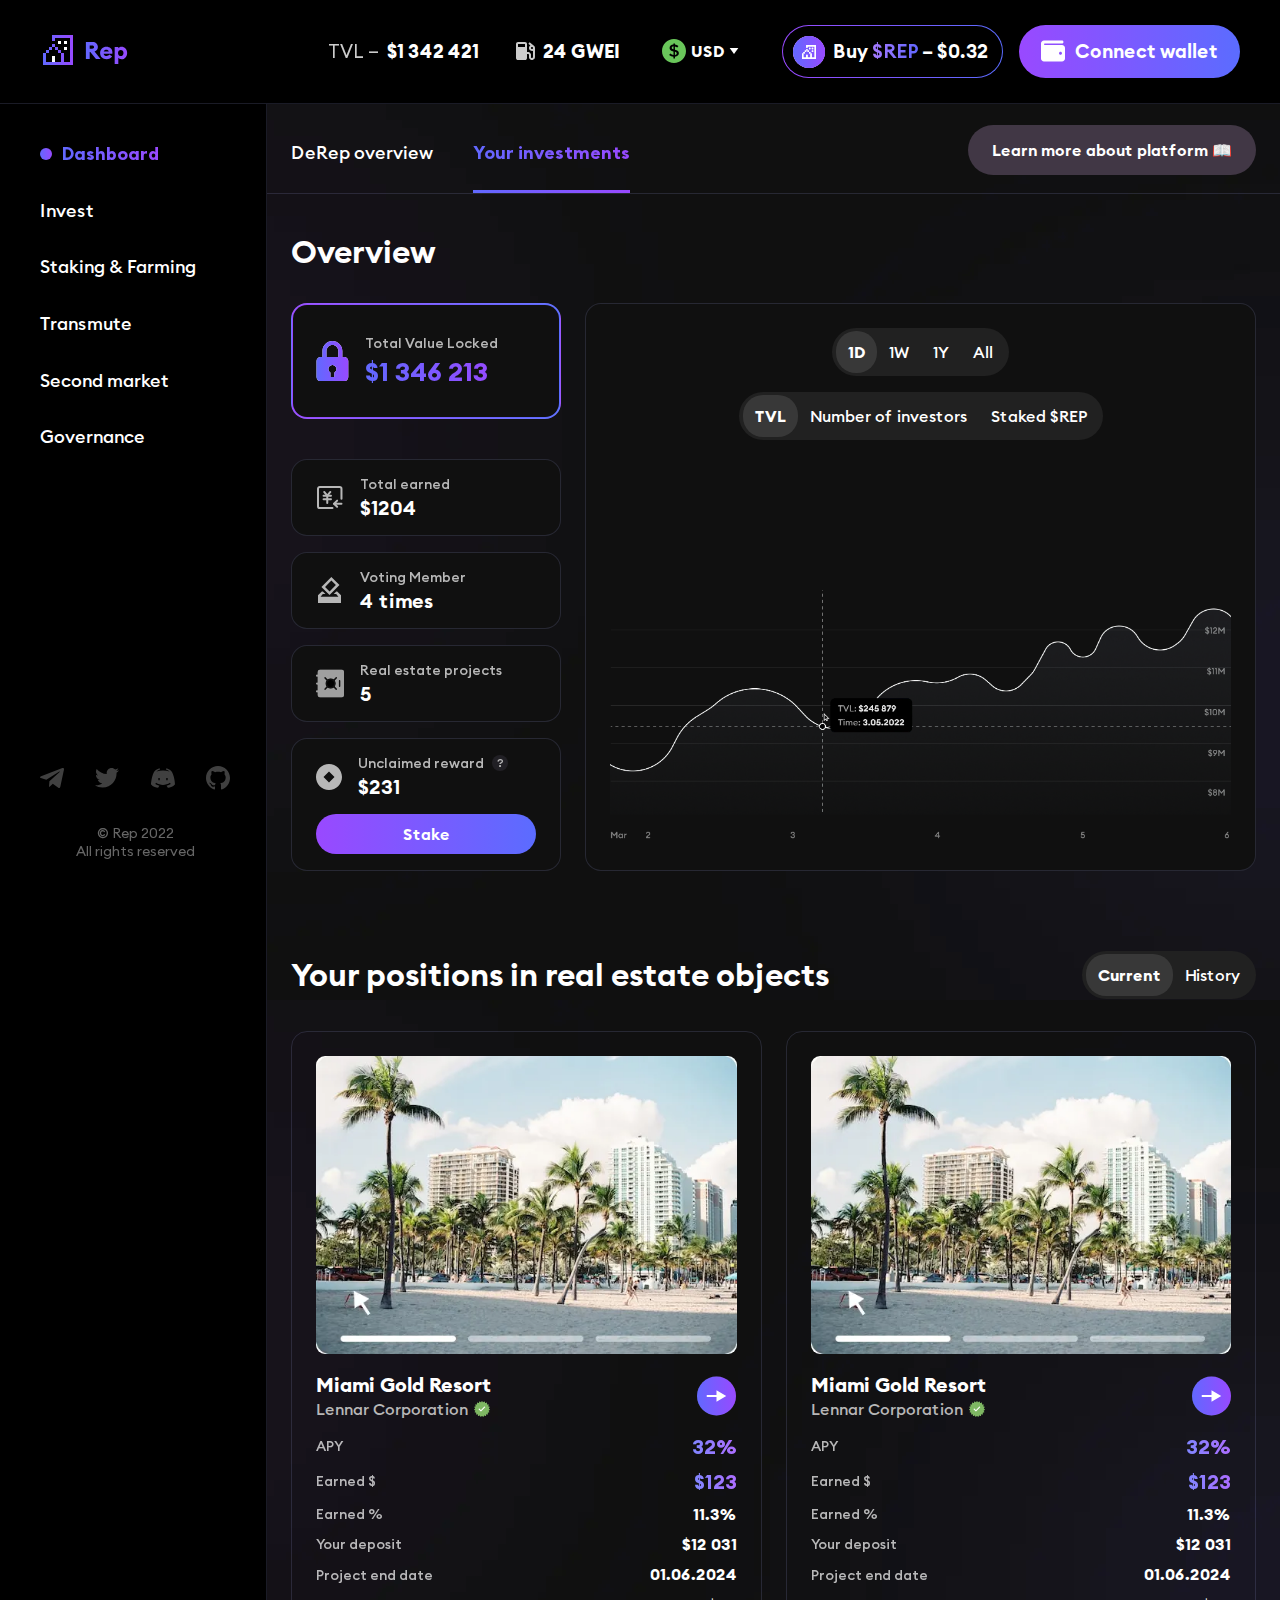
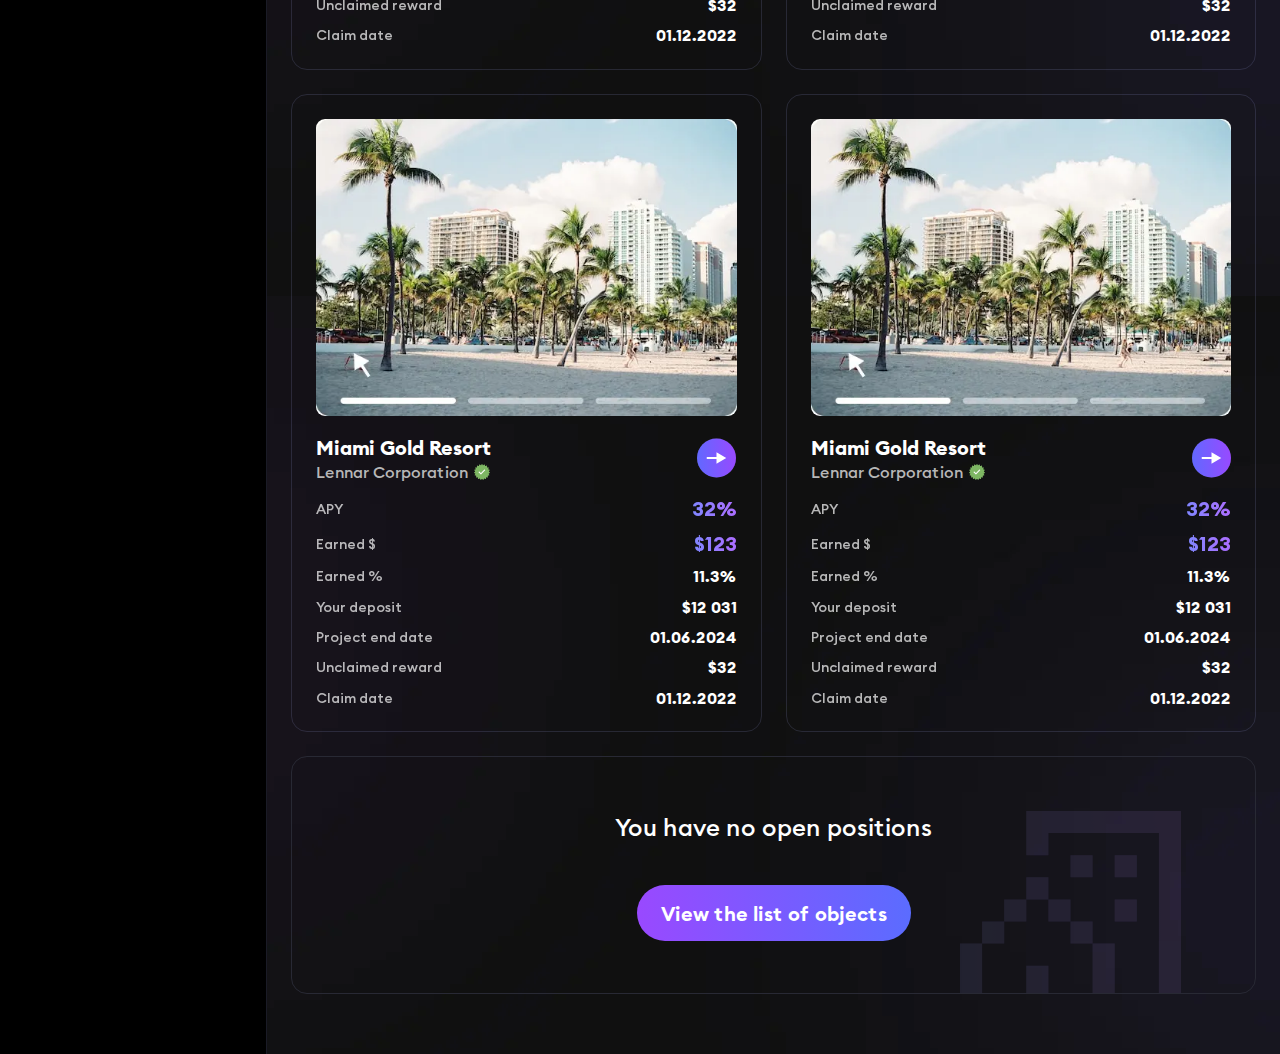
==== commit 490ff5f3: "Main street base end" ====
--- a/dashboard-investments.html
+++ b/dashboard-investments.html
@@ -5,7 +5,7 @@
 	<meta charset="UTF-8">
 	<meta http-equiv="X-UA-Compatible" content="IE=edge">
 	<meta name="viewport" content="width=device-width, initial-scale=1.0">
-	<link rel="stylesheet" href="./css/style.min.css?_v=20221016131717">
+	<link rel="stylesheet" href="./css/style.min.css?_v=20221016151552">
 	<title>Dashboard</title>
 </head>
 
@@ -479,6 +479,6 @@
 
 		</div>
 	</main>	
-	<script src="./js/app.min.js?_v=20221016131717"></script>
+	<script src="./js/app.min.js?_v=20221016151552"></script>
 </body>
 </html>--- a/css/style.min.css
+++ b/css/style.min.css
@@ -1 +1 @@
-:root{--error-color:#FF4646;--hover-color:#5B6CFF;--table-cnt-width:auto;--slider-width:auto}/*! normalize.css v8.0.1 | MIT License | github.com/necolas/normalize.css */html{line-height:1.15;-webkit-text-size-adjust:100%}body{margin:0}main{display:block}h1{font-size:2em;margin:.67em 0}hr{-webkit-box-sizing:content-box;box-sizing:content-box;height:0;overflow:visible}pre{font-family:monospace,monospace;font-size:1em}a{background-color:transparent}abbr[title]{border-bottom:none;text-decoration:underline;-webkit-text-decoration:underline dotted;text-decoration:underline dotted}b,strong{font-weight:bolder}code,kbd,samp{font-family:monospace,monospace;font-size:1em}small{font-size:80%}sub,sup{font-size:75%;line-height:0;position:relative;vertical-align:baseline}sub{bottom:-.25em}sup{top:-.5em}img{border-style:none}button,input,optgroup,select,textarea{font-family:inherit;font-size:100%;line-height:1.15;margin:0}button,input{overflow:visible}button,select{text-transform:none}[type=button],[type=reset],[type=submit],button{-webkit-appearance:button}[type=button]::-moz-focus-inner,[type=reset]::-moz-focus-inner,[type=submit]::-moz-focus-inner,button::-moz-focus-inner{border-style:none;padding:0}[type=button]:-moz-focusring,[type=reset]:-moz-focusring,[type=submit]:-moz-focusring,button:-moz-focusring{outline:1px dotted ButtonText}fieldset{padding:.35em .75em .625em}legend{-webkit-box-sizing:border-box;box-sizing:border-box;color:inherit;display:table;max-width:100%;padding:0;white-space:normal}progress{vertical-align:baseline}textarea{overflow:auto}[type=checkbox],[type=radio]{-webkit-box-sizing:border-box;box-sizing:border-box;padding:0}[type=number]::-webkit-inner-spin-button,[type=number]::-webkit-outer-spin-button{height:auto}[type=search]{-webkit-appearance:textfield;outline-offset:-2px}[type=search]::-webkit-search-decoration{-webkit-appearance:none}::-webkit-file-upload-button{-webkit-appearance:button;font:inherit}details{display:block}summary{display:list-item}template{display:none}[hidden]{display:none}@font-face{font-family:EuclidCircularB;font-display:swap;src:url(../fonts/EuclidCircularB-Medium.woff2) format("woff2"),url(../fonts/EuclidCircularB-Medium.woff) format("woff"),url(../fonts/EuclidCircularB-Medium.ttf) format("ttf");font-weight:500;font-style:normal}@font-face{font-family:EuclidCircularB;font-display:swap;src:url(../fonts/EuclidCircularB-Bold.woff2) format("woff2"),url(../fonts/EuclidCircularB-Bold.woff) format("woff"),url(../fonts/EuclidCircularB-Bold.ttf) format("ttf");font-weight:700;font-style:normal}@font-face{font-family:EuclidCircularB;font-display:swap;src:url(../fonts/EuclidCircularB-Regular.woff2) format("woff2"),url(../fonts/EuclidCircularB-Regular.woff) format("woff"),url(../fonts/EuclidCircularB-Regular.ttf) format("ttf");font-weight:400;font-style:normal}@font-face{font-family:EuclidCircularB;font-display:swap;src:url(../fonts/EuclidCircularB-SemiBold.woff2) format("woff2"),url(../fonts/EuclidCircularB-SemiBold.woff) format("woff"),url(../fonts/EuclidCircularB-SemiBold.ttf) format("ttf");font-weight:600;font-style:normal}@font-face{font-family:swiper-icons;src:url("data:application/font-woff;charset=utf-8;base64, [base64]//wADZ2x5ZgAAAywAAADMAAAD2MHtryVoZWFkAAABbAAAADAAAAA2E2+eoWhoZWEAAAGcAAAAHwAAACQC9gDzaG10eAAAAigAAAAZAAAArgJkABFsb2NhAAAC0AAAAFoAAABaFQAUGG1heHAAAAG8AAAAHwAAACAAcABAbmFtZQAAA/gAAAE5AAACXvFdBwlwb3N0AAAFNAAAAGIAAACE5s74hXjaY2BkYGAAYpf5Hu/j+W2+MnAzMYDAzaX6QjD6/4//Bxj5GA8AuRwMYGkAPywL13jaY2BkYGA88P8Agx4j+/8fQDYfA1AEBWgDAIB2BOoAeNpjYGRgYNBh4GdgYgABEMnIABJzYNADCQAACWgAsQB42mNgYfzCOIGBlYGB0YcxjYGBwR1Kf2WQZGhhYGBiYGVmgAFGBiQQkOaawtDAoMBQxXjg/wEGPcYDDA4wNUA2CCgwsAAAO4EL6gAAeNpj2M0gyAACqxgGNWBkZ2D4/wMA+xkDdgAAAHjaY2BgYGaAYBkGRgYQiAHyGMF8FgYHIM3DwMHABGQrMOgyWDLEM1T9/w8UBfEMgLzE////P/5//f/V/xv+r4eaAAeMbAxwIUYmIMHEgKYAYjUcsDAwsLKxc3BycfPw8jEQA/[base64]/uznmfPFBNODM2K7MTQ45YEAZqGP81AmGGcF3iPqOop0r1SPTaTbVkfUe4HXj97wYE+yNwWYxwWu4v1ugWHgo3S1XdZEVqWM7ET0cfnLGxWfkgR42o2PvWrDMBSFj/IHLaF0zKjRgdiVMwScNRAoWUoH78Y2icB/yIY09An6AH2Bdu/UB+yxopYshQiEvnvu0dURgDt8QeC8PDw7Fpji3fEA4z/PEJ6YOB5hKh4dj3EvXhxPqH/SKUY3rJ7srZ4FZnh1PMAtPhwP6fl2PMJMPDgeQ4rY8YT6Gzao0eAEA409DuggmTnFnOcSCiEiLMgxCiTI6Cq5DZUd3Qmp10vO0LaLTd2cjN4fOumlc7lUYbSQcZFkutRG7g6JKZKy0RmdLY680CDnEJ+UMkpFFe1RN7nxdVpXrC4aTtnaurOnYercZg2YVmLN/d/gczfEimrE/fs/bOuq29Zmn8tloORaXgZgGa78yO9/cnXm2BpaGvq25Dv9S4E9+5SIc9PqupJKhYFSSl47+Qcr1mYNAAAAeNptw0cKwkAAAMDZJA8Q7OUJvkLsPfZ6zFVERPy8qHh2YER+3i/BP83vIBLLySsoKimrqKqpa2hp6+jq6RsYGhmbmJqZSy0sraxtbO3sHRydnEMU4uR6yx7JJXveP7WrDycAAAAAAAH//wACeNpjYGRgYOABYhkgZgJCZgZNBkYGLQZtIJsFLMYAAAw3ALgAeNolizEKgDAQBCchRbC2sFER0YD6qVQiBCv/H9ezGI6Z5XBAw8CBK/m5iQQVauVbXLnOrMZv2oLdKFa8Pjuru2hJzGabmOSLzNMzvutpB3N42mNgZGBg4GKQYzBhYMxJLMlj4GBgAYow/P/PAJJhLM6sSoWKfWCAAwDAjgbRAAB42mNgYGBkAIIbCZo5IPrmUn0hGA0AO8EFTQAA") format("woff");font-weight:400;font-style:normal}:root{--swiper-theme-color:#007aff}.swiper{margin-left:auto;margin-right:auto;position:relative;overflow:hidden;list-style:none;padding:0;z-index:1}.swiper-vertical>.swiper-wrapper{-webkit-box-orient:vertical;-webkit-box-direction:normal;-ms-flex-direction:column;flex-direction:column}.swiper-wrapper{position:relative;width:100%;height:100%;z-index:1;display:-webkit-box;display:-ms-flexbox;display:flex;-webkit-transition-property:-webkit-transform;transition-property:-webkit-transform;-o-transition-property:transform;transition-property:transform;transition-property:transform,-webkit-transform;-webkit-box-sizing:content-box;box-sizing:content-box}.swiper-android .swiper-slide,.swiper-wrapper{-webkit-transform:translate3d(0,0,0);transform:translate3d(0,0,0)}.swiper-pointer-events{-ms-touch-action:pan-y;touch-action:pan-y}.swiper-pointer-events.swiper-vertical{-ms-touch-action:pan-x;touch-action:pan-x}.swiper-slide{-ms-flex-negative:0;flex-shrink:0;width:100%;height:100%;position:relative;-webkit-transition-property:-webkit-transform;transition-property:-webkit-transform;-o-transition-property:transform;transition-property:transform;transition-property:transform,-webkit-transform}.swiper-slide-invisible-blank{visibility:hidden}.swiper-autoheight,.swiper-autoheight .swiper-slide{height:auto}.swiper-autoheight .swiper-wrapper{-webkit-box-align:start;-ms-flex-align:start;align-items:flex-start;-webkit-transition-property:height,-webkit-transform;transition-property:height,-webkit-transform;-o-transition-property:transform,height;transition-property:transform,height;transition-property:transform,height,-webkit-transform}.swiper-backface-hidden .swiper-slide{-webkit-transform:translateZ(0);transform:translateZ(0);-webkit-backface-visibility:hidden;backface-visibility:hidden}.swiper-3d,.swiper-3d.swiper-css-mode .swiper-wrapper{-webkit-perspective:1200px;perspective:1200px}.swiper-3d .swiper-cube-shadow,.swiper-3d .swiper-slide,.swiper-3d .swiper-slide-shadow,.swiper-3d .swiper-slide-shadow-bottom,.swiper-3d .swiper-slide-shadow-left,.swiper-3d .swiper-slide-shadow-right,.swiper-3d .swiper-slide-shadow-top,.swiper-3d .swiper-wrapper{-webkit-transform-style:preserve-3d;transform-style:preserve-3d}.swiper-3d .swiper-slide-shadow,.swiper-3d .swiper-slide-shadow-bottom,.swiper-3d .swiper-slide-shadow-left,.swiper-3d .swiper-slide-shadow-right,.swiper-3d .swiper-slide-shadow-top{position:absolute;left:0;top:0;width:100%;height:100%;pointer-events:none;z-index:10}.swiper-3d .swiper-slide-shadow{background:rgba(0,0,0,.15)}.swiper-3d .swiper-slide-shadow-left{background-image:-webkit-gradient(linear,right top,left top,from(rgba(0,0,0,.5)),to(rgba(0,0,0,0)));background-image:-o-linear-gradient(right,rgba(0,0,0,.5),rgba(0,0,0,0));background-image:linear-gradient(to left,rgba(0,0,0,.5),rgba(0,0,0,0))}.swiper-3d .swiper-slide-shadow-right{background-image:-webkit-gradient(linear,left top,right top,from(rgba(0,0,0,.5)),to(rgba(0,0,0,0)));background-image:-o-linear-gradient(left,rgba(0,0,0,.5),rgba(0,0,0,0));background-image:linear-gradient(to right,rgba(0,0,0,.5),rgba(0,0,0,0))}.swiper-3d .swiper-slide-shadow-top{background-image:-webkit-gradient(linear,left bottom,left top,from(rgba(0,0,0,.5)),to(rgba(0,0,0,0)));background-image:-o-linear-gradient(bottom,rgba(0,0,0,.5),rgba(0,0,0,0));background-image:linear-gradient(to top,rgba(0,0,0,.5),rgba(0,0,0,0))}.swiper-3d .swiper-slide-shadow-bottom{background-image:-webkit-gradient(linear,left top,left bottom,from(rgba(0,0,0,.5)),to(rgba(0,0,0,0)));background-image:-o-linear-gradient(top,rgba(0,0,0,.5),rgba(0,0,0,0));background-image:linear-gradient(to bottom,rgba(0,0,0,.5),rgba(0,0,0,0))}.swiper-css-mode>.swiper-wrapper{overflow:auto;scrollbar-width:none;-ms-overflow-style:none}.swiper-css-mode>.swiper-wrapper::-webkit-scrollbar{display:none}.swiper-css-mode>.swiper-wrapper>.swiper-slide{scroll-snap-align:start start}.swiper-horizontal.swiper-css-mode>.swiper-wrapper{-ms-scroll-snap-type:x mandatory;scroll-snap-type:x mandatory}.swiper-vertical.swiper-css-mode>.swiper-wrapper{-ms-scroll-snap-type:y mandatory;scroll-snap-type:y mandatory}.swiper-centered>.swiper-wrapper::before{content:"";-ms-flex-negative:0;flex-shrink:0;-webkit-box-ordinal-group:10000;-ms-flex-order:9999;order:9999}.swiper-centered.swiper-horizontal>.swiper-wrapper>.swiper-slide:first-child{-webkit-margin-start:var(--swiper-centered-offset-before);margin-inline-start:var(--swiper-centered-offset-before)}.swiper-centered.swiper-horizontal>.swiper-wrapper::before{height:100%;width:var(--swiper-centered-offset-after)}.swiper-centered.swiper-vertical>.swiper-wrapper>.swiper-slide:first-child{-webkit-margin-before:var(--swiper-centered-offset-before);margin-block-start:var(--swiper-centered-offset-before)}.swiper-centered.swiper-vertical>.swiper-wrapper::before{width:100%;height:var(--swiper-centered-offset-after)}.swiper-centered>.swiper-wrapper>.swiper-slide{scroll-snap-align:center center}.container{display:-webkit-box;display:-ms-flexbox;display:flex;-webkit-box-orient:vertical;-webkit-box-direction:normal;-ms-flex-direction:column;flex-direction:column;min-width:320px;min-height:100vh;background-color:#1e1e26}.header{display:-webkit-box;display:-ms-flexbox;display:flex;-webkit-box-align:center;-ms-flex-align:center;align-items:center;gap:40px;background-color:#000;border-bottom:1px solid rgba(173,182,255,.15);height:104px;padding:0 60px}.header__logo{margin-right:auto}.header__logo img{width:88px}.header__params{display:-webkit-box;display:-ms-flexbox;display:flex;-webkit-box-align:center;-ms-flex-align:center;align-items:center;gap:40px}.header__params-item{display:-webkit-box;display:-ms-flexbox;display:flex;-webkit-box-align:center;-ms-flex-align:center;align-items:center;gap:8px;font-size:20px;color:#fff;white-space:nowrap}.header__params-title{opacity:.8}.header__params-value{font-weight:700}.header__params-img{opacity:.8}.header__cta{display:-webkit-box;display:-ms-flexbox;display:flex;-webkit-box-align:center;-ms-flex-align:center;align-items:center;gap:16px}.header__cta-item{position:relative}.header__cta-btn{display:-webkit-box;display:-ms-flexbox;display:flex;-webkit-box-align:center;-ms-flex-align:center;align-items:center;gap:8px;background-image:-webkit-gradient(linear,left top,right top,from(#9949ff),to(#5b6cff));background-image:-o-linear-gradient(left,#9949ff,#5b6cff);background-image:linear-gradient(to right,#9949ff,#5b6cff);border:none;height:56px;border-radius:28px;position:relative;cursor:pointer;white-space:nowrap;padding:12px 16px 12px 12px}.header__cta-btn::before{content:"";position:absolute;top:1px;left:1px;width:calc(100% - 2px);height:calc(100% - 2px);border-radius:28px;background-color:#000;z-index:2}.header__cta-btn-content{color:#fff;position:relative;font-size:20px;font-weight:600;z-index:3}.header__cta-btn-content span{background:-webkit-gradient(linear,left top,right top,from(#a67aff),to(#6267ff));background:-o-linear-gradient(left,#a67aff,#6267ff);background:linear-gradient(to right,#a67aff,#6267ff);-webkit-background-clip:text;-webkit-text-fill-color:transparent}.header__cta-btn img{position:relative;z-index:3}.header__cta-error{font-size:20px;font-weight:600;color:var(--error-color)}.header__buy-btn{gap:8px}.header__wallet-btn{gap:10px;padding:0 24px}.header__wallet-btn::before{display:none}.header__wallet-btn.active::before{display:block}.header__wallet-btn.hidden{display:none}.header__wallet-btn img{width:24px}.header__cta-item-dropdown{display:-webkit-box;display:-ms-flexbox;display:flex;-webkit-box-orient:vertical;-webkit-box-direction:normal;-ms-flex-direction:column;flex-direction:column;gap:16px;font-size:16px;font-weight:500;background-color:#000;border-radius:19px;border:#191e29 3px solid;width:100%;position:absolute;top:70px;left:0;visibility:hidden;opacity:0;z-index:-1;-webkit-transition:all .2s;-o-transition:all .2s;transition:all .2s;-webkit-transform:translateY(-10px);-ms-transform:translateY(-10px);transform:translateY(-10px);padding:24px;margin:0}.header__cta-item-dropdown::before{content:"";display:block;width:100%;height:14px;position:absolute;top:-17px;left:0}.header__cta-item-dropdown_single{text-align:center;padding:14px 24px}.header__cta-item-dropdown li{width:100%}.header__cta-item-dropdown a{text-decoration:none;color:#fff;width:100%;-webkit-transition:all .1s;-o-transition:all .1s;transition:all .1s}.header__cta-item-dropdown a:hover{color:var(--hover-color)}.header__cta-item:hover .header__cta-item-dropdown{visibility:visible;opacity:1;z-index:1;-webkit-transform:translateY(0);-ms-transform:translateY(0);transform:translateY(0)}.navigation{-webkit-box-flex:0;-ms-flex:none;flex:none;background-color:#000;border-right:1px solid rgba(173,182,255,.15);padding:40px 80px 50px 60px}.navigation__bottom{width:190px;position:fixed;bottom:40px}.main{display:-webkit-box;display:-ms-flexbox;display:flex;-webkit-box-align:stretch;-ms-flex-align:stretch;align-items:stretch;-webkit-box-flex:1;-ms-flex:1;flex:1}.main-menu ul{display:-webkit-box;display:-ms-flexbox;display:flex;-webkit-box-orient:vertical;-webkit-box-direction:normal;-ms-flex-direction:column;flex-direction:column;gap:48px;padding:0;margin:0 0 50px}.main-menu_mobile ul{-webkit-box-align:center;-ms-flex-align:center;align-items:center;gap:2.8vh;-webkit-transform:translateY(50px);-ms-transform:translateY(50px);transform:translateY(50px);-webkit-transition:all .5s;-o-transition:all .5s;transition:all .5s;padding:35px 0 42px;margin:0}.mobile-menu.active .main-menu_mobile ul{-webkit-transform:translateY(0);-ms-transform:translateY(0);transform:translateY(0)}.main-menu__item{font-size:20px;font-weight:500}.main-menu__item a{color:#fff;text-decoration:none;-webkit-transition:all .1s;-o-transition:all .1s;transition:all .1s}.main-menu__item a:hover{color:var(--hover-color)}.main-menu__item.active{display:-webkit-box;display:-ms-flexbox;display:flex;-webkit-box-align:center;-ms-flex-align:center;align-items:center;gap:10px;font-weight:700}.main-menu__item.active::before{content:"";width:12px;height:12px;border-radius:50%;background:-o-linear-gradient(182.83deg,#9949ff 0,#5b6cff 110.14%),-o-linear-gradient(182.83deg,#8349ff 0,#ff5bdb 110.14%);background:linear-gradient(267.17deg,#9949ff 0,#5b6cff 110.14%),linear-gradient(267.17deg,#8349ff 0,#ff5bdb 110.14%)}.main-menu__item.active a{background:-o-linear-gradient(183deg,#9949ff 0,#5b6cff 110.14%);background:linear-gradient(267deg,#9949ff 0,#5b6cff 110.14%);-webkit-background-clip:text;-webkit-text-fill-color:transparent}.main-menu_mobile .main-menu__item.active::before{display:none}.select{position:relative}.select__button{display:-webkit-box;display:-ms-flexbox;display:flex;-webkit-box-align:center;-ms-flex-align:center;align-items:center;color:#fff}.select__button::after{content:"";-webkit-transition:all .2s;-o-transition:all .2s;transition:all .2s}.select:not(.disabled) .select__button:hover::after{-webkit-transform:rotate(.5turn) translateY(1px);-ms-transform:rotate(.5turn) translateY(1px);transform:rotate(.5turn) translateY(1px)}.select.disabled .select__button{cursor:auto}.select_small .select__button{background:0 0;border:none;font-size:20px;font-weight:700;gap:5px;cursor:pointer}.select_small .select__button::after{content:"";width:10px;height:8px;background:url(../img/dropdown-arrow.svg) no-repeat center;background-size:contain}.select_regular .select__button{display:-webkit-box;display:-ms-flexbox;display:flex;-webkit-box-align:center;-ms-flex-align:center;align-items:center;-webkit-box-pack:justify;-ms-flex-pack:justify;justify-content:space-between;height:56px;width:100%;min-width:200px;border-radius:28px;border:0;background-color:#212121;border:#212121 1px solid;font-size:20px;color:#fff;outline:0;-webkit-transition:all .1s;-o-transition:all .1s;transition:all .1s;cursor:pointer;padding:0 24px}.select_regular .select__button::after{content:"";width:12px;height:7px;background:url(../img/dropdown-arrow_gray.svg) no-repeat center;-webkit-transition:all .2s;-o-transition:all .2s;transition:all .2s}.select_regular .select__button::-webkit-input-placeholder{opacity:.4}.select_regular .select__button::-moz-placeholder{opacity:.4}.select_regular .select__button:-ms-input-placeholder{opacity:.4}.select_regular .select__button::-ms-input-placeholder{opacity:.4}.select_regular .select__button::placeholder{opacity:.4}.select_regular .select__button:focus{border:#306fdb 1px solid}.select__dropdown{display:-webkit-box;display:-ms-flexbox;display:flex;-webkit-box-orient:vertical;-webkit-box-direction:normal;-ms-flex-direction:column;flex-direction:column;gap:16px;font-size:16px;font-weight:500;background-color:#000;border-radius:19px;border:#191e29 3px solid;width:100%;min-width:-webkit-fit-content;min-width:-moz-fit-content;min-width:fit-content;position:absolute;top:70px;left:0;visibility:hidden;opacity:0;z-index:-1;-webkit-transition:all .2s;-o-transition:all .2s;transition:all .2s;-webkit-transform:translateY(-10px);-ms-transform:translateY(-10px);transform:translateY(-10px);padding:24px;margin:0}.select__dropdown::before{content:"";display:block;width:100%;height:14px;position:absolute;top:-17px;left:0}.select__dropdown_single{text-align:center;padding:14px 24px}.select__dropdown li{display:-webkit-box;display:-ms-flexbox;display:flex;-webkit-box-align:center;-ms-flex-align:center;align-items:center;gap:8px;width:100%;list-style:none;font-weight:500;font-size:20px;color:#fff;cursor:pointer}.select__dropdown li img{width:24px}.select__dropdown a{text-decoration:none;color:#fff;width:100%;-webkit-transition:all .1s;-o-transition:all .1s;transition:all .1s}.select__dropdown a:hover{color:var(--hover-color)}.select_small .select__dropdown{top:40px}.select_small .select__dropdown_mobile{top:0}.select:not(.disabled):hover .select__dropdown{visibility:visible;opacity:1;z-index:999;-webkit-transform:translateY(0);-ms-transform:translateY(0);transform:translateY(0)}.select:hover .select__dropdown_mobile{-webkit-transform:translateY(-100%);-ms-transform:translateY(-100%);transform:translateY(-100%)}.no-webp .content{background:url(../img/content-bg.jpg) no-repeat top}.content{-webkit-box-flex:1;-ms-flex:auto;flex:auto;background-size:cover;padding-bottom:60px}.content_no-header{padding-top:56px}.content__header{display:-webkit-box;display:-ms-flexbox;display:flex;-webkit-box-align:end;-ms-flex-align:end;align-items:flex-end;height:90px;border-bottom:1px solid rgba(173,182,255,.1490196078);margin-bottom:56px}.content__header-cnt{display:-webkit-box;display:-ms-flexbox;display:flex;-webkit-box-pack:justify;-ms-flex-pack:justify;justify-content:space-between}.content__header-btn{display:-webkit-box;display:-ms-flexbox;display:flex;-webkit-box-align:center;-ms-flex-align:center;align-items:center;height:56px;background-color:#413745;font-weight:600;font-size:20px;color:#fff;border:none;border-radius:28px;position:relative;top:-18px;cursor:pointer;padding:0 24px}.page-tabs{display:-webkit-box;display:-ms-flexbox;display:flex;gap:40px;position:relative}.page-tabs__item{display:-webkit-box;display:-ms-flexbox;display:flex;-webkit-box-orient:vertical;-webkit-box-direction:normal;-ms-flex-direction:column;flex-direction:column;-webkit-box-pack:justify;-ms-flex-pack:justify;justify-content:space-between;font-weight:500;font-size:20px;text-decoration:none;color:#fff;cursor:pointer;-webkit-transition:all .1s;-o-transition:all .1s;transition:all .1s;padding-bottom:26px}.page-tabs__item:hover{color:var(--hover-color)}.page-tabs__item.active{font-weight:700;background:-o-linear-gradient(182.83deg,#9949ff 0,#5b6cff 110.14%);background:linear-gradient(267.17deg,#9949ff 0,#5b6cff 110.14%);-webkit-background-clip:text;-webkit-text-fill-color:transparent;cursor:auto}.page-tabs__item.active::after{content:"";width:100%;height:3px;background:-o-linear-gradient(182.83deg,#9949ff 0,#5b6cff 110.14%),#fff;background:linear-gradient(267.17deg,#9949ff 0,#5b6cff 110.14%),#fff;margin-bottom:-26px}.dashboard{margin-bottom:80px}.dashboard__content{display:-webkit-box;display:-ms-flexbox;display:flex;gap:40px}.dashboard__widgets{display:-webkit-box;display:-ms-flexbox;display:flex;-webkit-box-orient:vertical;-webkit-box-direction:normal;-ms-flex-direction:column;flex-direction:column;-webkit-box-pack:justify;-ms-flex-pack:justify;justify-content:space-between;-webkit-box-flex:0;-ms-flex:none;flex:none;gap:16px;width:270px}.dashboard__widget{display:-webkit-box;display:-ms-flexbox;display:flex;-webkit-box-align:center;-ms-flex-align:center;align-items:center;gap:16px;background-color:#101010;border:1px solid rgba(173,182,255,.1490196078);border-radius:16px;width:100%;position:relative;padding:16px 24px}.dashboard__widget_vert{display:-webkit-box;display:-ms-flexbox;display:flex;-webkit-box-orient:vertical;-webkit-box-direction:normal;-ms-flex-direction:column;flex-direction:column;-webkit-box-align:start;-ms-flex-align:start;align-items:flex-start;gap:16px}.dashboard__widget-content{display:-webkit-box;display:-ms-flexbox;display:flex;-webkit-box-orient:vertical;-webkit-box-direction:normal;-ms-flex-direction:column;flex-direction:column;gap:4px;position:relative;z-index:3}.dashboard__widget-container{display:-webkit-box;display:-ms-flexbox;display:flex;-webkit-box-align:center;-ms-flex-align:center;align-items:center;gap:16px}.dashboard__widget_primary .dashboard__widget-content{gap:6px}.dashboard__widget-icon{position:relative;z-index:3}.dashboard__widget-title{display:-webkit-box;display:-ms-flexbox;display:flex;-webkit-box-align:center;-ms-flex-align:center;align-items:center;gap:8px;font-weight:500;font-size:16px;opacity:.7;color:#fff}.dashboard__widget-value{display:-webkit-box;display:-ms-flexbox;display:flex;-webkit-box-align:center;-ms-flex-align:center;align-items:center;gap:6px;font-weight:600;font-size:24px;color:#fff}.dashboard__widget_primary .dashboard__widget-value{font-weight:700;font-size:32px;background:-o-linear-gradient(182.83deg,#9949ff 0,#5b6cff 110.14%);background:linear-gradient(267.17deg,#9949ff 0,#5b6cff 110.14%);-webkit-background-clip:text;-webkit-text-fill-color:transparent;background-clip:text;text-fill-color:transparent}.dashboard__widget_primary{background-image:-webkit-gradient(linear,left top,right top,from(#9949ff),to(#5b6cff));background-image:-o-linear-gradient(left,#9949ff,#5b6cff);background-image:linear-gradient(to right,#9949ff,#5b6cff);height:127px;margin-bottom:24px}.dashboard__widget_primary::before{content:"";position:absolute;top:1px;left:1px;width:calc(100% - 2px);height:calc(100% - 2px);border-radius:14px;background-color:#101010;z-index:2}.dashboard__viewbox{display:-webkit-box;display:-ms-flexbox;display:flex;-webkit-box-orient:vertical;-webkit-box-direction:normal;-ms-flex-direction:column;flex-direction:column;-webkit-box-pack:justify;-ms-flex-pack:justify;justify-content:space-between;-webkit-box-flex:1;-ms-flex:auto;flex:auto;border-radius:16px;background-color:#101010;border:rgba(173,182,255,.1490196078) 1px solid;padding:32px}.dashboard__viewbox-header{display:-webkit-box;display:-ms-flexbox;display:flex;-webkit-box-align:center;-ms-flex-align:center;align-items:center;-webkit-box-pack:justify;-ms-flex-pack:justify;justify-content:space-between;margin-bottom:32px}.dashboard__viewbox-content{width:100%;overflow-x:scroll}.dashboard__viewbox-content::-webkit-scrollbar{display:none}.dashboard__viewbox-content img{width:100%}.text-link{position:relative;font-weight:500;font-size:16px;background:-o-linear-gradient(bottom,rgba(255,255,255,.3),rgba(255,255,255,.3)),-o-linear-gradient(182.83deg,#9949ff 0,#5b6cff 110.14%);background:linear-gradient(0deg,rgba(255,255,255,.3),rgba(255,255,255,.3)),linear-gradient(267.17deg,#9949ff 0,#5b6cff 110.14%);-webkit-background-clip:text;-webkit-text-fill-color:transparent;background-clip:text;text-fill-color:transparent}.text-link:after{content:"";height:1px;width:100%;background:-o-linear-gradient(bottom,rgba(255,255,255,.3),rgba(255,255,255,.3)),-o-linear-gradient(182.83deg,#9949ff 0,#5b6cff 110.14%);background:linear-gradient(0deg,rgba(255,255,255,.3),rgba(255,255,255,.3)),linear-gradient(267.17deg,#9949ff 0,#5b6cff 110.14%);position:absolute;left:0;bottom:0}.filter{display:-webkit-box;display:-ms-flexbox;display:flex;-webkit-box-align:center;-ms-flex-align:center;align-items:center;height:48px;width:-webkit-fit-content;width:-moz-fit-content;width:fit-content;background-color:#212121;border-radius:24px;padding:4px}.filter__input{visibility:hidden;opacity:0;z-index:-1;width:1px;height:1px;position:absolute}.filter__button{display:-webkit-box;display:-ms-flexbox;display:flex;-webkit-box-align:center;-ms-flex-align:center;align-items:center;-webkit-box-pack:center;-ms-flex-pack:center;justify-content:center;border-radius:20px;font-weight:500;font-size:16px;color:#fff;cursor:pointer;white-space:nowrap;padding:12px}.filter__input:checked+.filter__button{background-color:#383838;font-weight:700;cursor:auto}.menu-button{-webkit-box-flex:0;-ms-flex:none;flex:none;width:40px;height:40px;border-radius:50%;border:none;background:#3e3e3e url(../img/menu-icon.svg) no-repeat center;cursor:pointer}.menu-button.active{background-image:url(../img/menu-close-icon.svg)}.mobile-menu{display:-webkit-box;display:-ms-flexbox;display:flex;-webkit-box-orient:vertical;-webkit-box-direction:normal;-ms-flex-direction:column;flex-direction:column;-webkit-box-pack:justify;-ms-flex-pack:justify;justify-content:space-between;width:100%;height:calc(100vh - 70px);background-color:#000;position:fixed;bottom:0;left:0;visibility:hidden;opacity:0;-webkit-transition:all .3s;-o-transition:all .3s;transition:all .3s;z-index:-1}.mobile-menu.active{visibility:visible;opacity:1;z-index:999}.mobile-menu__params{display:-webkit-box;display:-ms-flexbox;display:flex;-webkit-box-orient:vertical;-webkit-box-direction:normal;-ms-flex-direction:column;flex-direction:column;-webkit-box-align:center;-ms-flex-align:center;align-items:center;gap:20px;background-color:#141221;padding:22px 0}.mobile-menu__params-item{display:-webkit-box;display:-ms-flexbox;display:flex;-webkit-box-align:center;-ms-flex-align:center;align-items:center;gap:8px;font-size:16px;color:#fff;white-space:nowrap}.mobile-menu__params-title{opacity:.8}.mobile-menu__params-value{font-weight:700}.mobile-menu__params-img{opacity:.8}.mobile-menu__cta-item{position:relative}.mobile-menu__cta-item-dropdown{display:-webkit-box;display:-ms-flexbox;display:flex;-webkit-box-orient:vertical;-webkit-box-direction:normal;-ms-flex-direction:column;flex-direction:column;gap:16px;font-size:16px;font-weight:500;background-color:#000;border-radius:19px;border:#191e29 3px solid;width:100%;position:absolute;top:70px;left:0;visibility:hidden;opacity:0;z-index:-1;-webkit-transition:all .2s;-o-transition:all .2s;transition:all .2s;-webkit-transform:translateY(-10px);-ms-transform:translateY(-10px);transform:translateY(-10px);padding:24px;margin:0}.mobile-menu__cta-item-dropdown::before{content:"";display:block;width:100%;height:14px;position:absolute;top:-17px;left:0}.mobile-menu__cta-item-dropdown_single{text-align:center;padding:14px 24px}.mobile-menu__cta-item-dropdown li{width:100%}.mobile-menu__cta-item-dropdown a{text-decoration:none;color:#fff;width:100%;-webkit-transition:all .1s;-o-transition:all .1s;transition:all .1s}.mobile-menu__cta-item-dropdown a:hover{color:var(--hover-color)}.mobile-menu__buy-btn{display:-webkit-box;display:-ms-flexbox;display:flex;-webkit-box-align:center;-ms-flex-align:center;align-items:center;gap:8px;background-image:-webkit-gradient(linear,left top,right top,from(#9949ff),to(#5b6cff));background-image:-o-linear-gradient(left,#9949ff,#5b6cff);background-image:linear-gradient(to right,#9949ff,#5b6cff);border:none;height:40px;border-radius:28px;position:relative;cursor:pointer;white-space:nowrap;padding:3px 16px 3px 3px}.mobile-menu__buy-btn::before{content:"";position:absolute;top:1px;left:1px;width:calc(100% - 2px);height:calc(100% - 2px);border-radius:28px;background-color:#141221;z-index:2}.mobile-menu__buy-btn-content{color:#fff;position:relative;font-size:16px;font-weight:600;z-index:3}.mobile-menu__buy-btn-content span{background-image:-webkit-gradient(linear,left top,right top,from(#c580cf),to(#9269d2));background-image:-o-linear-gradient(left,#c580cf,#9269d2);background-image:linear-gradient(to right,#c580cf,#9269d2);-webkit-background-clip:text;-webkit-text-fill-color:transparent}.mobile-menu__buy-btn img{position:relative;z-index:3}.mobile-menu__cta-error{font-size:20px;font-weight:600;color:var(--error-color)}.page-title{color:#fff;font-weight:600;font-size:32px;margin:0 0 32px}.cards-gallery__header{display:-webkit-box;display:-ms-flexbox;display:flex;-webkit-box-align:center;-ms-flex-align:center;align-items:center;-webkit-box-pack:justify;-ms-flex-pack:justify;justify-content:space-between;margin-bottom:32px}.cards-gallery__header .page-title{margin:0}.cards-gallery__content{display:-ms-grid;display:grid;gap:24px}.cards-gallery__content_4col{-ms-grid-columns:(1fr)[4];grid-template-columns:repeat(4,1fr)}.cards-gallery__empty{display:-webkit-box;display:-ms-flexbox;display:flex;-webkit-box-align:center;-ms-flex-align:center;align-items:center;-webkit-box-pack:center;-ms-flex-pack:center;justify-content:center;-webkit-box-orient:vertical;-webkit-box-direction:normal;-ms-flex-direction:column;flex-direction:column;border:1px solid #282934;border-radius:16px;grid-column:1/-1;height:238px;background:url(../img/empty-block-bg.svg) no-repeat 90% bottom}.cards-gallery__empty-title{font-weight:500;font-size:24px;line-height:1.5;color:#fff;text-align:center;margin:0 0 40px}.position-card__image{width:100%;border-radius:9px;margin-bottom:16px}.card{border-radius:16px;border:rgba(173,182,255,.1490196078) 1px solid;padding:24px}.card__title-block{display:-webkit-box;display:-ms-flexbox;display:flex;-webkit-box-align:center;-ms-flex-align:center;align-items:center;-webkit-box-pack:justify;-ms-flex-pack:justify;justify-content:space-between;margin-bottom:16px}.card__title{color:#fff;font-weight:700;font-size:20px;margin:0 0 4px}.card__subtitle{display:-webkit-box;display:-ms-flexbox;display:flex;-webkit-box-align:center;-ms-flex-align:center;align-items:center;gap:6px;font-weight:500;font-size:16px;color:#b7b7b7}.card__subtitle_badge::after{content:"";width:16px;height:16px;background:url(../img/success-badge.svg) no-repeat center;background-size:contain}.card__enter-btn{width:40px;height:40px;border:none;background:url(../img/enter-icon.svg) no-repeat center;background-size:contain;cursor:pointer}.card__params{display:-webkit-box;display:-ms-flexbox;display:flex;-webkit-box-orient:vertical;-webkit-box-direction:normal;-ms-flex-direction:column;flex-direction:column;gap:12px}.card__params-item{display:-webkit-box;display:-ms-flexbox;display:flex;-webkit-box-align:center;-ms-flex-align:center;align-items:center;-webkit-box-pack:justify;-ms-flex-pack:justify;justify-content:space-between}.card__params-item-name{display:-webkit-box;display:-ms-flexbox;display:flex;-webkit-box-align:center;-ms-flex-align:center;align-items:center;gap:4px;color:#fff;opacity:.7;font-weight:500;font-size:14px}.card__params-item-value{font-weight:700;font-size:16px;color:#fff}.card__params-item-value_primary{font-weight:700;font-size:20px;background:-o-linear-gradient(bottom,rgba(255,255,255,.2),rgba(255,255,255,.2)),-o-linear-gradient(182.83deg,#9949ff 0,#5b6cff 110.14%);background:linear-gradient(0deg,rgba(255,255,255,.2),rgba(255,255,255,.2)),linear-gradient(267.17deg,#9949ff 0,#5b6cff 110.14%);-webkit-background-clip:text;-webkit-text-fill-color:transparent;background-clip:text;text-fill-color:transparent}.social-links{display:-webkit-box;display:-ms-flexbox;display:flex;-webkit-box-align:center;-ms-flex-align:center;align-items:center;-webkit-box-pack:justify;-ms-flex-pack:justify;justify-content:space-between;width:100%;margin-bottom:32px}.social-links a{opacity:.25;-webkit-transition:all .1s;-o-transition:all .1s;transition:all .1s}.social-links a:hover{opacity:1}.copyrights{display:-webkit-box;display:-ms-flexbox;display:flex;-webkit-box-pack:center;-ms-flex-pack:center;justify-content:center;font-weight:400;font-size:16px;line-height:1.25;text-align:center;color:#fff;opacity:.4}.btn{display:-webkit-box;display:-ms-flexbox;display:flex;-webkit-box-align:center;-ms-flex-align:center;align-items:center;gap:8px;background-image:-webkit-gradient(linear,left top,right top,from(#9949ff),to(#5b6cff));background-image:-o-linear-gradient(left,#9949ff,#5b6cff);background-image:linear-gradient(to right,#9949ff,#5b6cff);color:#fff;font-weight:600;font-size:20px;text-decoration:none;border:none;height:56px;border-radius:28px;position:relative;cursor:pointer;white-space:nowrap;padding:0 24px}.btn_small{height:40px;width:100%;font-size:16px;-webkit-box-pack:center;-ms-flex-pack:center;justify-content:center}.btn_secondary::before{content:"";height:54px;width:calc(100% - 2px);border-radius:28px;background-color:#101010;position:absolute;top:1px;left:1px;z-index:1}.btn_secondary span{position:relative;z-index:2}.btn_wide{width:100%;-webkit-box-pack:center;-ms-flex-pack:center;justify-content:center}.widgets{display:-webkit-box;display:-ms-flexbox;display:flex;-webkit-box-orient:vertical;-webkit-box-direction:normal;-ms-flex-direction:column;flex-direction:column}.widgets_hor{-webkit-box-orient:horizontal;-webkit-box-direction:normal;-ms-flex-direction:row;flex-direction:row;gap:24px;margin-bottom:56px}.widgets_hor .widget{height:127px}.widget{display:-webkit-box;display:-ms-flexbox;display:flex;-webkit-box-align:center;-ms-flex-align:center;align-items:center;gap:16px;background-color:#101010;border:1px solid rgba(173,182,255,.1490196078);border-radius:16px;width:100%;position:relative;padding:16px 24px}.widget_large{padding:32px}.widget__header{width:100%;border-bottom:1px solid rgba(173,182,255,.15);margin-bottom:32px}.widget__content{display:-webkit-box;display:-ms-flexbox;display:flex;-webkit-box-orient:vertical;-webkit-box-direction:normal;-ms-flex-direction:column;flex-direction:column;gap:4px;position:relative;width:100%;z-index:3}.widget_primary .widget__content{gap:6px}.widget__icon{position:relative;z-index:3}.widget__title{display:-webkit-box;display:-ms-flexbox;display:flex;-webkit-box-align:center;-ms-flex-align:center;align-items:center;gap:4px;font-weight:500;font-size:16px;min-height:18px;opacity:.7;color:#fff}.widget__value{display:-webkit-box;display:-ms-flexbox;display:flex;-webkit-box-align:center;-ms-flex-align:center;align-items:center;gap:6px;font-weight:600;font-size:24px;color:#fff}.widget__value-gray{font-weight:500;font-size:24px;opacity:.4}.widget_primary .widget__value{font-weight:700;font-size:32px;background:-o-linear-gradient(182.83deg,#9949ff 0,#5b6cff 110.14%);background:linear-gradient(267.17deg,#9949ff 0,#5b6cff 110.14%);-webkit-background-clip:text;-webkit-text-fill-color:transparent;background-clip:text;text-fill-color:transparent}.widget_primary{background-image:-webkit-gradient(linear,left top,right top,from(#9949ff),to(#5b6cff));background-image:-o-linear-gradient(left,#9949ff,#5b6cff);background-image:linear-gradient(to right,#9949ff,#5b6cff);height:127px;margin-bottom:24px}.widget_primary::before{content:"";position:absolute;top:1px;left:1px;width:calc(100% - 2px);height:calc(100% - 2px);border-radius:14px;background-color:#101010;z-index:2}.widget__button{width:100%;-webkit-box-pack:center;-ms-flex-pack:center;justify-content:center}.widget__subscription{font-weight:500;font-size:12px;line-height:1.25;color:#707070}.widget__subscription b{color:#fff}.object-page{display:-ms-grid;display:grid;-ms-grid-columns:56% 44%;grid-template-columns:56% 44%;-webkit-box-align:start;-ms-flex-align:start;align-items:flex-start;gap:60px}.object-page__content{overflow-x:hidden}.object-page__slider{width:100%;position:relative;margin-bottom:32px}.object-page__title-block{display:-webkit-box;display:-ms-flexbox;display:flex;-webkit-box-orient:vertical;-webkit-box-direction:normal;-ms-flex-direction:column;flex-direction:column;gap:6px;margin-bottom:16px}.object-page__title-block .page-title{margin:0}.object-page__subtitle{display:-webkit-box;display:-ms-flexbox;display:flex;-webkit-box-align:center;-ms-flex-align:center;align-items:center;gap:6px;font-weight:500;font-size:16px;background:-o-linear-gradient(bottom,rgba(255,255,255,.2),rgba(255,255,255,.2)),-o-linear-gradient(182.83deg,#9949ff 0,#5b6cff 110.14%);background:linear-gradient(0deg,rgba(255,255,255,.2),rgba(255,255,255,.2)),linear-gradient(267.17deg,#9949ff 0,#5b6cff 110.14%);-webkit-background-clip:text;-webkit-text-fill-color:transparent;background-clip:text;text-fill-color:transparent}.object-page__subtitle::after{content:"";width:16px;height:16px;background:url(../img/success-badge.svg) no-repeat center;background-size:contain}.object-page__description{margin:0 0 32px}.object-page__widgets{display:-ms-grid;display:grid;-ms-grid-columns:(1fr)[2];grid-template-columns:repeat(2,1fr);gap:24px;margin-bottom:32px}.object-page__widget{display:-webkit-box;display:-ms-flexbox;display:flex;-webkit-box-orient:vertical;-webkit-box-direction:normal;-ms-flex-direction:column;flex-direction:column;-webkit-box-pack:center;-ms-flex-pack:center;justify-content:center;gap:4px;height:100px;border-radius:16px;background-color:#101010;border:rgba(173,182,255,.1490196078) 1px solid;color:#fff;padding:0 24px}.object-page__widget-title{font-weight:500;font-size:16px;opacity:.7}.object-page__widget-value{display:-webkit-box;display:-ms-flexbox;display:flex;-webkit-box-align:center;-ms-flex-align:center;align-items:center;gap:8px;font-weight:700;font-size:20px}.object-page__widget-value span{opacity:.4;font-weight:500}.object-page__widget-flag{height:20px}.object-page__documents{position:relative;border:1px solid #282934;background:url(../img/empty-block-bg.svg) no-repeat 95% bottom;background-size:139px;padding:24px 32px;margin-bottom:32px}.object-page__documents::after{content:"";width:38px;height:38px;background:#282934 url(../img/corner-image.svg) no-repeat right top;background-size:contain;position:absolute;top:-1px;right:-1px}.object-page__documents-title{display:-webkit-box;display:-ms-flexbox;display:flex;-webkit-box-align:baseline;-ms-flex-align:baseline;align-items:baseline;gap:16px;margin:0 0 20px}.object-page__about{border-bottom:1px solid #282934;padding-bottom:32px;margin-bottom:32px}.object-page__about-title{margin:0 0 16px}.object-page__transaction-docs{border-bottom:1px solid #282934;padding-bottom:32px;margin-bottom:32px}.object-page__transaction-docs-title{margin:0 0 16px}.object-page__transaction-docs-subtitle{display:block;margin-bottom:20px}.object-page__team{border-bottom:1px solid #282934;padding-bottom:32px;margin-bottom:32px}.object-page__team-title{margin:0 0 24px}.object-page__partners-title{margin:0 0 24px}.object-page__partners-list{display:-ms-grid;display:grid;-ms-grid-columns:(1fr)[2];grid-template-columns:repeat(2,1fr);gap:24px}.object-page__partners-list img{height:60px;max-width:100%}.object-page__params{background:-webkit-gradient(linear,left bottom,left top,from(#101010),to(#101010)),rgba(0,0,0,.01);background:-o-linear-gradient(bottom,#101010,#101010),rgba(0,0,0,.01);background:linear-gradient(0deg,#101010,#101010),rgba(0,0,0,.01);border:1px solid rgba(173,182,255,.15);border-radius:16px;padding:32px 40px 40px}.object-page__params-header{border-bottom:1px solid rgba(173,182,255,.15);margin-bottom:32px}.object-page__params-input{margin-bottom:26px}.object-page__params-progress{margin-bottom:24px}.object-page__params-checkbox{display:-webkit-box;display:-ms-flexbox;display:flex;-webkit-box-align:center;-ms-flex-align:center;align-items:center;-webkit-box-pack:center;-ms-flex-pack:center;justify-content:center;gap:12px}.object-page__params-checkbox-text{color:#fff;font-weight:500;font-size:16px}.object-page__params-cta{-webkit-box-pack:center;-ms-flex-pack:center;justify-content:center;gap:10px;width:100%;margin-bottom:34px}.object-page__params-cta_claim{margin:36px 0 0}.object-page__params-hide-btn{margin:0 auto}.object-page__indicators{display:-ms-grid;display:grid;-ms-grid-columns:(1fr)[2];grid-template-columns:repeat(2,1fr);gap:24px;margin-bottom:28px}.object-page__indicators-item{display:-webkit-box;display:-ms-flexbox;display:flex;-webkit-box-orient:vertical;-webkit-box-direction:normal;-ms-flex-direction:column;flex-direction:column;gap:4px;border:1px solid rgba(173,182,255,.15);border-radius:16px;padding:18px 24px}.object-page__indicators-item_wide{grid-column:1/-1}.object-page__indicators-item-params{display:-webkit-box;display:-ms-flexbox;display:flex;-webkit-box-orient:vertical;-webkit-box-direction:normal;-ms-flex-direction:column;flex-direction:column;gap:8px;margin-top:16px}.object-page__indicators-item-param{display:-webkit-box;display:-ms-flexbox;display:flex;-webkit-box-align:center;-ms-flex-align:center;align-items:center;-webkit-box-pack:justify;-ms-flex-pack:justify;justify-content:space-between}.object-page__indicators-item-param span:first-child{display:-webkit-box;display:-ms-flexbox;display:flex;-webkit-box-align:center;-ms-flex-align:center;align-items:center;gap:4px;color:#707070;font-weight:500;font-size:16px}.object-page__indicators-item-param span:last-child{color:#fff}.object-page__indicators-title{font-weight:500;font-size:16px;color:#fff;opacity:.7}.object-page__indicators-value{font-weight:600;font-size:32px;color:#fff}.object-page__indicators-value_primary{background:-o-linear-gradient(bottom,rgba(255,255,255,.2),rgba(255,255,255,.2)),-o-linear-gradient(182.83deg,#9949ff 0,#5b6cff 110.14%);background:linear-gradient(0deg,rgba(255,255,255,.2),rgba(255,255,255,.2)),linear-gradient(267.17deg,#9949ff 0,#5b6cff 110.14%);-webkit-background-clip:text;-webkit-text-fill-color:transparent;background-clip:text;text-fill-color:transparent}.object-page__indicators-value_small{font-weight:500;font-size:24px}.object-page__indicators-value_medium{font-weight:600;font-size:24px}.object-page__indicators-value_gray{opacity:.67}.object-page__indicators-value-container{display:-webkit-box;display:-ms-flexbox;display:flex;-webkit-box-align:center;-ms-flex-align:center;align-items:center;gap:12px}.path{display:-webkit-box;display:-ms-flexbox;display:flex;gap:6px;font-weight:500;font-size:16px;color:#fff;margin-bottom:40px}.path__link{color:#fff;text-decoration:none;opacity:.7;-webkit-transition:all .2s;-o-transition:all .2s;transition:all .2s}.path__link:hover{opacity:1}.path__arrow{opacity:.7}.page-text{font-weight:500;font-size:16px;line-height:1.4;color:#fff;opacity:.8}.docs-list{display:-webkit-box;display:-ms-flexbox;display:flex;-webkit-box-orient:vertical;-webkit-box-direction:normal;-ms-flex-direction:column;flex-direction:column;gap:16px;padding:0;margin:0}.docs-list__item{display:-webkit-box;display:-ms-flexbox;display:flex;-webkit-box-align:center;-ms-flex-align:center;align-items:center;gap:9px;list-style:none;font-size:16px;font-weight:500}.docs-list__item::before{content:"";width:10px;height:14px;background:url(../img/doc-icon.svg) no-repeat center}.docs-list__item a{text-decoration:none;background:-o-linear-gradient(bottom,rgba(255,255,255,.2),rgba(255,255,255,.2)),-o-linear-gradient(182.83deg,#9949ff 0,#5b6cff 110.14%);background:linear-gradient(0deg,rgba(255,255,255,.2),rgba(255,255,255,.2)),linear-gradient(267.17deg,#9949ff 0,#5b6cff 110.14%);-webkit-background-clip:text;-webkit-text-fill-color:transparent;background-clip:text;text-fill-color:transparent}.block-title{font-weight:600;font-size:20px;line-height:1.4;color:#fff}.verified{display:-webkit-box;display:-ms-flexbox;display:flex;-webkit-box-align:center;-ms-flex-align:center;align-items:center;gap:4px;font-weight:500;font-size:16px;color:#7eb763}.verified::after{content:"";width:16px;height:16px;background:url(../img/success-badge.svg) no-repeat center;background-size:contain}.team-list{display:-ms-grid;display:grid;-ms-grid-columns:(1fr)[2];grid-template-columns:repeat(2,1fr);gap:24px}.team-list__item{display:-webkit-box;display:-ms-flexbox;display:flex;-webkit-box-align:center;-ms-flex-align:center;align-items:center;gap:16px}.team-list__img{width:72px;height:72px;-o-object-fit:cover;object-fit:cover;border-radius:10px}.team-list__title{display:-webkit-box;display:-ms-flexbox;display:flex;-webkit-box-orient:vertical;-webkit-box-direction:normal;-ms-flex-direction:column;flex-direction:column;gap:6px}.team-list__name{font-weight:500;font-size:18px;color:#fff}.team-list__position{font-weight:500;font-size:16px;color:#fff;opacity:.8}.input-container{display:-webkit-box;display:-ms-flexbox;display:flex;-webkit-box-orient:vertical;-webkit-box-direction:normal;-ms-flex-direction:column;flex-direction:column;gap:8px;width:100%;position:relative}.input-container.disabled{opacity:.4}.input-container__max-btn{display:block;font-size:20px;color:#fff;position:absolute;right:24px;top:38px;background:0 0;border:none;cursor:pointer}.input-container__max-btn.hidden{display:none}.input-container__additional-info{position:absolute;right:90px;top:40px;font-size:20px;color:#fff;opacity:.5}.text-input{height:56px;width:100%;border-radius:28px;border:0;background-color:#212121;border:#212121 1px solid;font-size:20px;color:#fff;outline:0;-webkit-transition:all .1s;-o-transition:all .1s;transition:all .1s;padding:0 24px}.text-input::-webkit-input-placeholder{opacity:.4}.text-input::-moz-placeholder{opacity:.4}.text-input:-ms-input-placeholder{opacity:.4}.text-input::-ms-input-placeholder{opacity:.4}.text-input::placeholder{opacity:.4}.text-input:focus{border:#306fdb 1px solid}.input-label{font-weight:500;font-size:14px;color:#fff;padding-left:16px}.scale{margin-bottom:20px}.scale__progress{height:4px;border-radius:2px;background-color:#2e2e2e}.scale__progress-bar{height:4px;border-radius:2px;background:-o-linear-gradient(182.83deg,#9949ff 0,#5b6cff 110.14%);background:linear-gradient(267.17deg,#9949ff 0,#5b6cff 110.14%);width:35%}.scale__title{display:-webkit-box;display:-ms-flexbox;display:flex;-webkit-box-pack:justify;-ms-flex-pack:justify;justify-content:space-between;margin-bottom:8px}.scale__title_left,.scale__title_right{display:-webkit-box;display:-ms-flexbox;display:flex;-webkit-box-orient:vertical;-webkit-box-direction:normal;-ms-flex-direction:column;flex-direction:column;gap:3px}.scale__title_right{text-align:right}.scale__item-name{color:#fff;opacity:.7;font-weight:500;font-size:14px}.scale__item-value{font-weight:700;font-size:16px;color:#fff}.external-link{display:-webkit-box;display:-ms-flexbox;display:flex;gap:6px;font-weight:500;font-size:16px;width:-webkit-fit-content;width:-moz-fit-content;width:fit-content;background:-o-linear-gradient(bottom,rgba(255,255,255,.2),rgba(255,255,255,.2)),-o-linear-gradient(182.83deg,#9949ff 0,#5b6cff 110.14%);background:linear-gradient(0deg,rgba(255,255,255,.2),rgba(255,255,255,.2)),linear-gradient(267.17deg,#9949ff 0,#5b6cff 110.14%);-webkit-background-clip:text;-webkit-text-fill-color:transparent;background-clip:text;text-fill-color:transparent;margin:0 auto}.external-link::before{content:"";width:24px;height:24px;background:url(../img/link-icon.svg) no-repeat center;background-size:contain;position:relative;top:-3px}.checkbox{position:relative;-webkit-user-select:none;-moz-user-select:none;-ms-user-select:none;user-select:none;margin:32px 0 32px}.checkbox__input{visibility:visible;height:1px;width:1px;opacity:0;z-index:-1;position:absolute}.checkbox__button{display:-webkit-box;display:-ms-flexbox;display:flex;-webkit-box-align:center;-ms-flex-align:center;align-items:center;-webkit-box-pack:center;-ms-flex-pack:center;justify-content:center;width:24px;height:24px;border:1px solid rgba(173,182,255,.15);border-radius:50%;cursor:pointer;-webkit-user-select:none;-moz-user-select:none;-ms-user-select:none;user-select:none}.checkbox__input:checked+.checkbox__button{border:none;background:-o-linear-gradient(182.83deg,#9949ff 0,#5b6cff 110.14%);background:linear-gradient(267.17deg,#9949ff 0,#5b6cff 110.14%)}.checkbox__input:checked+.checkbox__button::after{content:"";width:11px;height:9px;background:url(../img/checkbox-icon.svg) no-repeat center;background-size:contain}.info-button{display:-webkit-box;display:-ms-flexbox;display:flex;-webkit-box-align:center;-ms-flex-align:center;align-items:center;-webkit-box-pack:center;-ms-flex-pack:center;justify-content:center;width:16px;height:16px;color:#fff;font-weight:500;font-size:12px;background:rgba(130,125,157,.22);border:none;border-radius:50%;cursor:pointer}.hide-block-button{display:-webkit-box;display:-ms-flexbox;display:flex;-webkit-box-align:center;-ms-flex-align:center;align-items:center;gap:7px;font-weight:500;font-size:16px;background:-o-linear-gradient(bottom,rgba(255,255,255,.2),rgba(255,255,255,.2)),-o-linear-gradient(182.83deg,#9949ff 0,#5b6cff 110.14%);background:linear-gradient(0deg,rgba(255,255,255,.2),rgba(255,255,255,.2)),linear-gradient(267.17deg,#9949ff 0,#5b6cff 110.14%);-webkit-background-clip:text;-webkit-text-fill-color:transparent;background-clip:text;text-fill-color:transparent;border:none;cursor:pointer}.hide-block-button::after{content:"";width:11px;height:7px;background:url(../img/collapse-arrow.svg) no-repeat center;background-size:contain;-webkit-transition:all .2s;-o-transition:all .2s;transition:all .2s}.hide-block-button.active::after{-webkit-transform:rotate(.5turn);-ms-transform:rotate(.5turn);transform:rotate(.5turn)}.hide-block-button.active+.hidden-block{display:-webkit-box;display:-ms-flexbox;display:flex}.hidden-block{display:none;margin-top:35px}.gallery-swiper{width:100%;margin-bottom:16px}.gallery-swiper .swiper-slide{height:440px;width:100%}.gallery-swiper img{display:block;width:100%;height:100%;-o-object-fit:cover;object-fit:cover;border-radius:9px}.thumbs-swiper{width:100%}.thumbs-swiper .swiper-slide{height:78px;opacity:.4;cursor:pointer}.thumbs-swiper .swiper-slide-thumb-active{opacity:1}.thumbs-swiper img{height:100%;width:100%;border-radius:6px}.popup{display:-webkit-box;display:-ms-flexbox;display:flex;-webkit-box-align:center;-ms-flex-align:center;align-items:center;-webkit-box-pack:center;-ms-flex-pack:center;justify-content:center;position:fixed;top:0;bottom:0;left:0;right:0;width:100%;height:100%;background:rgba(0,0,0,.58);-webkit-backdrop-filter:blur(2.5px);backdrop-filter:blur(2.5px);-webkit-transition:all .3s;-o-transition:all .3s;transition:all .3s;visibility:hidden;opacity:0;z-index:-1}.popup.active{visibility:visible;opacity:1;z-index:999}.popup__container{display:-webkit-box;display:-ms-flexbox;display:flex;-webkit-box-orient:vertical;-webkit-box-direction:normal;-ms-flex-direction:column;flex-direction:column;-webkit-box-align:center;-ms-flex-align:center;align-items:center;background:-webkit-gradient(linear,left bottom,left top,from(#101010),to(#101010)),rgba(0,0,0,.01);background:-o-linear-gradient(bottom,#101010,#101010),rgba(0,0,0,.01);background:linear-gradient(0deg,#101010,#101010),rgba(0,0,0,.01);border:1px solid rgba(173,182,255,.15);border-radius:16px;width:90%;max-width:493px;position:relative;padding:32px 40px 40px}.popup__title{font-weight:600;font-size:24px;color:#fff;margin:0 0 32px}.popup__progress{display:-webkit-box;display:-ms-flexbox;display:flex;-webkit-box-orient:vertical;-webkit-box-direction:normal;-ms-flex-direction:column;flex-direction:column;-webkit-box-align:center;-ms-flex-align:center;align-items:center;gap:16px;margin-bottom:32px}.popup__progress-title{font-weight:500;font-size:20px;color:#fff;opacity:.7}.popup__progress-bar{display:-webkit-box;display:-ms-flexbox;display:flex;-webkit-box-align:center;-ms-flex-align:center;align-items:center;-webkit-box-pack:justify;-ms-flex-pack:justify;justify-content:space-between;width:130px;height:16px;position:relative}.popup__progress-bar::before{content:"";width:100%;height:3px;background:#353535;position:absolute;left:0;top:50%;-webkit-transform:translateY(-50%);-ms-transform:translateY(-50%);transform:translateY(-50%);z-index:1}.popup__progress-item{width:16px;height:16px;border-radius:50%;background:-o-linear-gradient(183.15deg,#9949ff 0,#5b6cff 121.74%);background:linear-gradient(266.85deg,#9949ff 0,#5b6cff 121.74%);-webkit-box-shadow:0 0 12px rgba(120,93,255,.67);box-shadow:0 0 12px rgba(120,93,255,.67);position:relative;z-index:2}.popup__progress-item_empty{background:#353535;-webkit-box-shadow:none;box-shadow:none}.popup__progress-item_done{display:-webkit-box;display:-ms-flexbox;display:flex;-webkit-box-align:center;-ms-flex-align:center;align-items:center;-webkit-box-pack:center;-ms-flex-pack:center;justify-content:center;background:-webkit-gradient(linear,left bottom,left top,from(#7eb763),to(#7eb763));background:-o-linear-gradient(bottom,#7eb763,#7eb763);background:linear-gradient(0deg,#7eb763,#7eb763);-webkit-box-shadow:0 0 12px rgba(126,183,99,.67);box-shadow:0 0 12px rgba(126,183,99,.67)}.popup__progress-item_done::before{content:"";width:7px;height:5px;background:url(../img/checkbox-icon.svg) no-repeat center;background-size:contain}.popup__loader{margin-bottom:32px}.popup__text{font-weight:500;font-size:16px;line-height:1.4;text-align:center;color:#fff;opacity:.8;margin:0 0 32px}.popup__btn{width:100%;-webkit-box-pack:center;-ms-flex-pack:center;justify-content:center}.popup__success{display:-webkit-box;display:-ms-flexbox;display:flex;-webkit-box-align:center;-ms-flex-align:center;align-items:center;-webkit-box-pack:center;-ms-flex-pack:center;justify-content:center;width:48px;height:48px;background:-webkit-gradient(linear,left bottom,left top,from(#7eb763),to(#7eb763));background:-o-linear-gradient(bottom,#7eb763,#7eb763);background:linear-gradient(0deg,#7eb763,#7eb763);-webkit-box-shadow:0 0 12px rgba(126,183,99,.67);box-shadow:0 0 12px rgba(126,183,99,.67);border-radius:50%;margin-bottom:32px}.popup__success::after{content:"";width:20px;height:15px;background:url(../img/checkbox-icon.svg) no-repeat center;background-size:contain}.popup__sum{font-weight:600;font-size:24px;color:#fff;margin-bottom:32px}.popup__close-button{width:15px;height:15px;background:url(../img/close-icon.svg) no-repeat center;background-size:contain;border:none;cursor:pointer;position:absolute;top:40px;right:28px}.staking-farming__top{display:-ms-grid;display:grid;-ms-grid-columns:(1fr)[2];grid-template-columns:repeat(2,1fr);gap:40px 56px;border-bottom:#282934 1px solid;padding-bottom:84px;margin-bottom:84px}.staking-farming__deposit,.staking-farming__withdrawl{display:-webkit-box;display:-ms-flexbox;display:flex;-webkit-box-orient:vertical;-webkit-box-direction:normal;-ms-flex-direction:column;flex-direction:column;-webkit-box-align:start;-ms-flex-align:start;align-items:flex-start;min-height:380px;padding:32px 40px 40px}.staking-farming__deposit .widget__button,.staking-farming__withdrawl .widget__button{margin-top:auto}.staking-farming__deposit-title{font-weight:500;font-size:24px;line-height:1.4;color:#fff;margin:0 0 32px}.staking-farming__deposit .input-container{margin-bottom:32px}.staking-farming__withdrawl .widget{padding:24px;margin-bottom:32px}.staking-farming__last{display:-ms-grid;display:grid;-ms-grid-columns:(1fr)[2];grid-template-columns:repeat(2,1fr);gap:56px}.input-subscription{display:-webkit-box;display:-ms-flexbox;display:flex;-webkit-box-align:center;-ms-flex-align:center;align-items:center;gap:10px;font-weight:500;font-size:14px;color:#cfcfcf;padding-left:16px}.farming{overflow-x:hidden;position:relative;margin-bottom:48px}.farming__header{display:-webkit-box;display:-ms-flexbox;display:flex;gap:24px}.farming__slider{overflow-x:hidden;position:relative;width:100%}.farming__slide{display:-webkit-box;display:-ms-flexbox;display:flex;gap:16px;width:100%}.farming__slide-item-title{display:-webkit-box;display:-ms-flexbox;display:flex;-webkit-box-align:center;-ms-flex-align:center;align-items:center;gap:12px}.farming__slide-item_primary .widget__content{display:-webkit-box;display:-ms-flexbox;display:flex;-webkit-box-orient:vertical;-webkit-box-direction:normal;-ms-flex-direction:column;flex-direction:column;gap:15px}.farming__slide-value{font-size:24px;white-space:nowrap}.farming__slide-icon{width:42px}.farming__controls{display:-webkit-box;display:-ms-flexbox;display:flex;gap:8px}.farming__control_next,.farming__control_prev{background-color:#3e3e3e;font-weight:600;font-size:13px;border-radius:16px;border:none;cursor:pointer}.farming__control_next.swiper-button-disabled,.farming__control_prev.swiper-button-disabled{opacity:.4}.farming__control_prev{display:-webkit-box;display:-ms-flexbox;display:flex;-webkit-box-align:center;-ms-flex-align:center;align-items:center;-webkit-box-pack:center;-ms-flex-pack:center;justify-content:center;height:32px;width:32px}.farming__control_prev::before{content:"";width:8px;height:13px;background:url(../img/arrow-prev-icon.svg) no-repeat center;background-size:contain}.farming__control_next{display:-webkit-box;display:-ms-flexbox;display:flex;-webkit-box-align:center;-ms-flex-align:center;align-items:center;gap:6px;height:32px;color:#fff;padding:0 16px}.farming__control_next::after{content:"";width:6px;height:9px;background:url(../img/arrow-next-icon.svg) no-repeat center;background-size:contain}.farming .external-link{margin:0}.transmute__widgets{display:-webkit-box;display:-ms-flexbox;display:flex;gap:24px;margin-bottom:56px}.transmute__content{display:-ms-grid;display:grid;-ms-grid-columns:(1fr)[2];grid-template-columns:repeat(2,1fr);gap:32px}.transmute__item-image{width:100%;height:194px;-o-object-fit:cover;object-fit:cover;border-radius:9px;margin-bottom:24px}.transmute__item-name{margin-bottom:24px}.transmute__item-params{margin-bottom:40px}.transmute__item-payback{background:url(../img/empty-block-bg.svg) no-repeat right bottom;background-size:35%;padding:0 0 16px 16px;margin-top:40px}.transmute__item-payback-title{font-weight:500;font-size:24px;line-height:1.4;color:rgba(255,255,255,.8);margin:0 0 32px}.transmute__item-payback-title b{font-weight:700;color:#fff}.transmute__card-tabs{margin-bottom:24px}.transmute__inputs{display:-webkit-box;display:-ms-flexbox;display:flex;gap:24px}.card-tabs{display:-webkit-box;display:-ms-flexbox;display:flex;gap:32px;position:relative;border-bottom:1px solid rgba(173,182,255,.15)}.card-tabs__item{display:-webkit-box;display:-ms-flexbox;display:flex;-webkit-box-orient:vertical;-webkit-box-direction:normal;-ms-flex-direction:column;flex-direction:column;-webkit-box-pack:justify;-ms-flex-pack:justify;justify-content:space-between;font-weight:500;font-size:16px;text-decoration:none;color:#fff;cursor:pointer;-webkit-transition:all .1s;-o-transition:all .1s;transition:all .1s;padding-bottom:13px}.card-tabs__item:hover{color:var(--hover-color)}.card-tabs__item.active{font-weight:700;background:-o-linear-gradient(182.83deg,#9949ff 0,#5b6cff 110.14%);background:linear-gradient(267.17deg,#9949ff 0,#5b6cff 110.14%);-webkit-background-clip:text;-webkit-text-fill-color:transparent;cursor:auto}.card-tabs__item.active::after{content:"";width:100%;height:3px;background:-o-linear-gradient(182.83deg,#9949ff 0,#5b6cff 110.14%);background:linear-gradient(267.17deg,#9949ff 0,#5b6cff 110.14%);margin-bottom:-13px}.input-subscription-icon{width:24px;height:24px}.second-market__header{display:-webkit-box;display:-ms-flexbox;display:flex;-webkit-box-align:center;-ms-flex-align:center;align-items:center;-webkit-box-pack:justify;-ms-flex-pack:justify;justify-content:space-between;margin-bottom:36px}.second-market__title{margin:0}.second-market__content{display:-ms-grid;display:grid;-ms-grid-columns:(1fr)[3];grid-template-columns:repeat(3,1fr);gap:32px}.second-market__header-filters{display:-webkit-box;display:-ms-flexbox;display:flex;gap:24px}.second-market__item-name{margin-bottom:24px}.second-market__item-params{margin-bottom:24px}.second-market__item-amount{margin-bottom:24px}.second-market__item-input{margin-bottom:24px}.second-market__item-subscription{display:-webkit-box;display:-ms-flexbox;display:flex;-webkit-box-align:center;-ms-flex-align:center;align-items:center;gap:10px;border-top:1px solid #282934;font-size:14px;line-height:1.29;color:rgba(255,255,255,.4);width:100%;padding:8px 0;margin-top:5px}.second-market__item-subscription b{font-weight:700;font-size:24px;line-height:1}.second-market__my-orders{margin-bottom:36px}.governance__header{display:-webkit-box;display:-ms-flexbox;display:flex;-webkit-box-align:center;-ms-flex-align:center;align-items:center;-webkit-box-pack:justify;-ms-flex-pack:justify;justify-content:space-between;margin-bottom:40px}.governance__header-title-block{display:-webkit-box;display:-ms-flexbox;display:flex;-webkit-box-align:center;-ms-flex-align:center;align-items:center;gap:40px;width:100%}.governance__header-buttons{display:-webkit-box;display:-ms-flexbox;display:flex;-webkit-box-align:center;-ms-flex-align:center;align-items:center;gap:16px}.governance__title{margin:0}.governance__content{width:100%}.governance__table-container{border:1px solid rgba(173,182,255,.15);border-radius:16px;overflow-x:scroll;width:100%;background-color:#101010;padding:32px}.governance__table-container::-webkit-scrollbar{display:none}.governance__table{border-collapse:collapse;width:100%}.governance__table thead th{font-weight:500;font-size:16px;color:#fff;opacity:.7;border-bottom:1px solid rgba(173,182,255,.15);padding:20px 0}.governance__table tr td{height:70px;font-size:16px;font-weight:500;color:#fff}.governance__table tr:not(:last-of-type) td{border-bottom:1px solid rgba(173,182,255,.15)}.governance__table-num{width:45px;text-align:left}.governance__table-title{width:20%;text-align:left}.governance__table-voted{width:12%;text-align:right}.governance__table-status{width:12%;text-align:center}.governance__table-start{width:80px;text-align:right}.governance__table-end{width:10%;text-align:right}.governance__table-snapshot{width:10%;text-align:right}.governance__table-forum{width:15.4%;text-align:right}.governance__table-voting{width:10%;text-align:right}.governance__table-forum a,.governance__table-snapshot a,.governance__table-voting a{width:100%;text-align:right;-webkit-box-pack:end;-ms-flex-pack:end;justify-content:flex-end}.governance__table-scale{display:-webkit-box;display:-ms-flexbox;display:flex;-webkit-box-pack:justify;-ms-flex-pack:justify;justify-content:space-between;width:100%;font-weight:700;margin-bottom:8px}.governance__table-progress{height:4px;width:100%;border-radius:2px;background-color:#ca3b3b}.governance__table-progress div{background-color:#69c65a;height:4px;border-radius:2px}.governance__table-link{display:-webkit-box;display:-ms-flexbox;display:flex;-webkit-box-align:center;-ms-flex-align:center;align-items:center;color:#fff;text-decoration:none}.governance__table-link img{width:16px;margin-left:6px}.external-link-alt{display:-webkit-box;display:-ms-flexbox;display:flex;-webkit-box-align:center;-ms-flex-align:center;align-items:center;gap:6px;color:#fff;text-decoration:none}.external-link-alt::after{content:"";width:16px;height:16px;background:url(../img/link-icon-alt.svg) no-repeat center;background-size:contain}.connect-wallet-popup__items{display:-webkit-box;display:-ms-flexbox;display:flex;-webkit-box-orient:vertical;-webkit-box-direction:normal;-ms-flex-direction:column;flex-direction:column;gap:8px;width:100%;margin-bottom:24px}.connect-wallet-popup__item{display:-webkit-box;display:-ms-flexbox;display:flex;-webkit-box-align:center;-ms-flex-align:center;align-items:center;gap:12px;font-weight:500;font-size:24px;color:#fff;background:0 0;border:1px solid #191e29;border-radius:16px;height:54px;width:100%;cursor:pointer;padding:0 24px}.connect-wallet-popup__item img{width:24px}.connect-wallet-popup .popup__container{-webkit-box-align:start;-ms-flex-align:start;align-items:flex-start;padding:32px 24px}.create-order-popup__content{display:-webkit-box;display:-ms-flexbox;display:flex;-webkit-box-orient:vertical;-webkit-box-direction:normal;-ms-flex-direction:column;flex-direction:column;gap:24px;width:100%}.create-order-popup__amount{padding-right:65%}.create-order-popup .popup__container{max-width:507px;padding-left:24px;padding-right:24px}.create-order-confirm-popup .popup__container{max-width:507px;padding-left:24px;padding-right:24px}*,::after,::before{-webkit-box-sizing:border-box;box-sizing:border-box}body{font-family:EuclidCircularB,sans-serif;text-rendering:optimizeLegibility;-webkit-font-smoothing:antialiased;-moz-osx-font-smoothing:grayscale;margin:0}.fixed{position:fixed}.wrap{width:100%;max-width:1440px;position:relative;padding:0 40px;margin:0 auto}@media (min-width:769px){.menu-button{display:none}}@media (max-width:1920px){.farming__slider{width:var(--slider-width)}}@media (max-width:1800px){.farming__slide-value{font-size:1.33vw}.farming__slide-icon{width:2.33vw}.farming__slide .widget__title{font-size:.89vw}.farming__slide .widget__value{font-size:1.33vw}.farming .external-link{font-size:.88vw}.farming .external-link::before{width:1.33vw;height:1.33vw;gap:.33vw}}@media (max-width:1680px){.object-page{-ms-grid-columns:(1fr)[2];grid-template-columns:repeat(2,1fr)}}@media (max-width:1600px){.cards-gallery__content_4col{-ms-grid-columns:(1fr)[3];grid-template-columns:repeat(3,1fr)}}@media (max-width:1440px){.header{gap:20px;padding:0 40px}.header__params{gap:24px}.header__params-item{font-size:16px}.header__cta-btn{height:50px;padding:9px 16px 9px 9px}.header__cta-btn-content{font-size:16px}.header__cta-error{font-size:16px}.header__wallet-btn img{font-size:16px}.navigation{padding:40px 70px 50px 40px}.main-menu ul{gap:36px}.main-menu__item{font-size:18px}.select_small .select__button{font-size:16px}.content_no-header{padding-top:40px}.content__header{margin-bottom:40px}.content__header-btn{font-size:16px;height:50px}.page-tabs__item{font-size:18px;padding-bottom:20px}.page-tabs__item.active::after{margin-bottom:-20px}.dashboard__content{gap:24px}.dashboard__widget-title{font-size:14px}.dashboard__widget-value{font-size:20px}.dashboard__widget_primary .dashboard__widget-value{font-size:26px}.dashboard__widget_primary{height:116px}.dashboard__viewbox{padding:24px}.copyrights{font-size:14px}.widgets_hor .widget{height:110px}.object-page{gap:20px}.object-page__widgets{-ms-grid-columns:1fr;grid-template-columns:1fr}.object-page__team{-ms-grid-columns:1fr;grid-template-columns:1fr}.object-page__partners-list{-ms-grid-columns:1fr;grid-template-columns:1fr}.object-page__indicators-value{font-size:20px}.object-page__indicators-value_small{font-size:18px}.object-page__indicators-value_medium{font-size:20px}.team-list{-ms-grid-columns:1fr;grid-template-columns:1fr}.transmute__inputs{-webkit-box-orient:vertical;-webkit-box-direction:normal;-ms-flex-direction:column;flex-direction:column}.second-market__content{-ms-grid-columns:(1fr)[2];grid-template-columns:repeat(2,1fr)}.governance__table thead th{font-size:1.11vw}.governance__table tr td{font-size:1.11vw}.governance__table-link img{width:1.11vw}.external-link-alt::after{width:1.11vw;height:1.11vw}.wrap{padding:0 24px}}@media (max-width:1366px){.header{gap:2.9vw}.header__params{gap:2.9vw}.header__params-item{font-size:1.46vw}.header__cta-btn{height:4.12vw;padding:.86vw 1.17vw .86vw .86vw}.header__cta-btn-content{font-size:1.5vw}.header__wallet-btn{gap:.73vw;padding:0 1.75vw}.dashboard__viewbox-header{-webkit-box-orient:vertical;-webkit-box-direction:reverse;-ms-flex-direction:column-reverse;flex-direction:column-reverse;gap:16px;margin-bottom:16px}}@media (max-width:1330px){.farming__slide{display:-ms-grid;display:grid;-ms-grid-columns:(1fr)[2];grid-template-columns:repeat(2,1fr)}.farming__slide-icon{width:42px}.farming__slide .widget__title{font-size:16px}.farming__slide .widget__value{font-size:24px}.farming .external-link{font-size:16px}.farming .external-link::before{width:24px;height:24px;gap:6px}}@media (max-width:1280px){.cards-gallery__content_4col{-ms-grid-columns:(1fr)[2];grid-template-columns:repeat(2,1fr)}}@media (max-width:1240px){.governance__header{-webkit-box-align:start;-ms-flex-align:start;align-items:flex-start}.governance__header-title-block{-webkit-box-orient:vertical;-webkit-box-direction:normal;-ms-flex-direction:column;flex-direction:column;-webkit-box-align:start;-ms-flex-align:start;align-items:flex-start;gap:24px}}@media (max-width:1200px){.object-page{-ms-grid-columns:1fr;grid-template-columns:1fr}.object-page__params{-webkit-box-ordinal-group:0;-ms-flex-order:-1;order:-1}}@media (max-width:1024px){.staking-farming__top{-ms-grid-columns:1fr;grid-template-columns:1fr}.staking-farming__last{-ms-grid-columns:1fr;grid-template-columns:1fr}.farming__slide{display:-ms-grid;display:grid;-ms-grid-columns:1fr;grid-template-columns:1fr}.transmute__widgets{-webkit-box-orient:vertical;-webkit-box-direction:normal;-ms-flex-direction:column;flex-direction:column}.transmute__content{-ms-grid-columns:1fr;grid-template-columns:1fr}.second-market__content{-ms-grid-columns:1fr;grid-template-columns:1fr}}@media (max-width:768px){.header{height:70px;gap:8px;padding:0 20px}.header__params-item{display:none}.header__cta-btn{height:40px}.header__buy-btn{display:none}.header__wallet-btn{padding:0 12px}.header__wallet-btn img{display:none}.header__wallet-btn .header__cta-btn-content{font-size:14px}.navigation{display:none}.select_small .select__button{font-size:16px;gap:8px}.content{background-image:none;background-color:#000}.content_no-header{padding-top:32px}.content__header{border-bottom:none;height:auto;margin-bottom:24px}.content__header-cnt{-webkit-box-orient:vertical;-webkit-box-direction:normal;-ms-flex-direction:column;flex-direction:column;-webkit-box-pack:start;-ms-flex-pack:start;justify-content:flex-start;gap:46px;padding:20px 0}.page-tabs{gap:24px}.page-tabs__item{font-size:16px}.dashboard__content{-webkit-box-orient:vertical;-webkit-box-direction:normal;-ms-flex-direction:column;flex-direction:column}.dashboard__widgets{width:100%}.dashboard__viewbox{background:0 0;border:none;padding:0}.dashboard__filter #filterStaked{display:none}.dashboard__viewbox-content{display:-webkit-box;display:-ms-flexbox;display:flex;-webkit-box-align:end;-ms-flex-align:end;align-items:flex-end;border-radius:16px;background-color:#101010;border:rgba(173,182,255,.1490196078) 1px solid;min-height:160px}.filter{width:100%;-webkit-box-pack:justify;-ms-flex-pack:justify;justify-content:space-between}.cards-gallery__header{-webkit-box-orient:vertical;-webkit-box-direction:normal;-ms-flex-direction:column;flex-direction:column;gap:24px}.cards-gallery__header .filter{width:-webkit-fit-content;width:-moz-fit-content;width:fit-content}.cards-gallery__content_4col{-ms-grid-columns:1fr;grid-template-columns:1fr}.cards-gallery__empty{height:auto;background-position-x:55%;padding:60px 0 260px}.cards-gallery__empty-title{width:80%}.widgets_hor{-webkit-box-orient:vertical;-webkit-box-direction:normal;-ms-flex-direction:column;flex-direction:column}.widget__content{gap:8px}.widget__value{-webkit-box-orient:vertical;-webkit-box-direction:normal;-ms-flex-direction:column;flex-direction:column;-webkit-box-align:start;-ms-flex-align:start;align-items:flex-start}.object-page__params{padding:32px 16px 40px}.object-page__indicators{gap:16px}.staking-farming__deposit,.staking-farming__withdrawl{padding:24px}.card-tabs{gap:24px}.card-tabs__item{font-size:16px}.second-market__header{-webkit-box-orient:vertical;-webkit-box-direction:normal;-ms-flex-direction:column;flex-direction:column;-webkit-box-pack:start;-ms-flex-pack:start;justify-content:flex-start;-webkit-box-align:start;-ms-flex-align:start;align-items:flex-start;gap:28px}.second-market__header-filters{-webkit-box-orient:vertical;-webkit-box-direction:normal;-ms-flex-direction:column;flex-direction:column;-webkit-box-align:stretch;-ms-flex-align:stretch;align-items:stretch;width:100%;gap:20px}.second-market__header-filters-item{width:100%}.governance__header{-webkit-box-orient:vertical;-webkit-box-direction:normal;-ms-flex-direction:column;flex-direction:column;gap:32px}.governance__header-buttons{-webkit-box-orient:vertical;-webkit-box-direction:normal;-ms-flex-direction:column;flex-direction:column;gap:16px;width:100%}.governance__header-buttons button{width:100%;background-color:#3e3e3e}.governance__table-container{width:var(--table-cnt-width)}.governance__table{width:1100px}.governance__table thead th{font-size:16px}.governance__table tr td{font-size:16px}.governance__table-link img{width:16px}.external-link-alt::after{width:16px;height:16px}.wrap{padding:0 20px}}.webp .content{background:url(../img/content-bg.webp) no-repeat top}+:root{--error-color:#FF4646;--hover-color:#5B6CFF;--table-cnt-width:auto;--slider-width:auto}/*! normalize.css v8.0.1 | MIT License | github.com/necolas/normalize.css */html{line-height:1.15;-webkit-text-size-adjust:100%}body{margin:0}main{display:block}h1{font-size:2em;margin:.67em 0}hr{-webkit-box-sizing:content-box;box-sizing:content-box;height:0;overflow:visible}pre{font-family:monospace,monospace;font-size:1em}a{background-color:transparent}abbr[title]{border-bottom:none;text-decoration:underline;-webkit-text-decoration:underline dotted;text-decoration:underline dotted}b,strong{font-weight:bolder}code,kbd,samp{font-family:monospace,monospace;font-size:1em}small{font-size:80%}sub,sup{font-size:75%;line-height:0;position:relative;vertical-align:baseline}sub{bottom:-.25em}sup{top:-.5em}img{border-style:none}button,input,optgroup,select,textarea{font-family:inherit;font-size:100%;line-height:1.15;margin:0}button,input{overflow:visible}button,select{text-transform:none}[type=button],[type=reset],[type=submit],button{-webkit-appearance:button}[type=button]::-moz-focus-inner,[type=reset]::-moz-focus-inner,[type=submit]::-moz-focus-inner,button::-moz-focus-inner{border-style:none;padding:0}[type=button]:-moz-focusring,[type=reset]:-moz-focusring,[type=submit]:-moz-focusring,button:-moz-focusring{outline:1px dotted ButtonText}fieldset{padding:.35em .75em .625em}legend{-webkit-box-sizing:border-box;box-sizing:border-box;color:inherit;display:table;max-width:100%;padding:0;white-space:normal}progress{vertical-align:baseline}textarea{overflow:auto}[type=checkbox],[type=radio]{-webkit-box-sizing:border-box;box-sizing:border-box;padding:0}[type=number]::-webkit-inner-spin-button,[type=number]::-webkit-outer-spin-button{height:auto}[type=search]{-webkit-appearance:textfield;outline-offset:-2px}[type=search]::-webkit-search-decoration{-webkit-appearance:none}::-webkit-file-upload-button{-webkit-appearance:button;font:inherit}details{display:block}summary{display:list-item}template{display:none}[hidden]{display:none}@font-face{font-family:EuclidCircularB;font-display:swap;src:url(../fonts/EuclidCircularB-Medium.woff2) format("woff2"),url(../fonts/EuclidCircularB-Medium.woff) format("woff"),url(../fonts/EuclidCircularB-Medium.ttf) format("ttf");font-weight:500;font-style:normal}@font-face{font-family:EuclidCircularB;font-display:swap;src:url(../fonts/EuclidCircularB-Bold.woff2) format("woff2"),url(../fonts/EuclidCircularB-Bold.woff) format("woff"),url(../fonts/EuclidCircularB-Bold.ttf) format("ttf");font-weight:700;font-style:normal}@font-face{font-family:EuclidCircularB;font-display:swap;src:url(../fonts/EuclidCircularB-Regular.woff2) format("woff2"),url(../fonts/EuclidCircularB-Regular.woff) format("woff"),url(../fonts/EuclidCircularB-Regular.ttf) format("ttf");font-weight:400;font-style:normal}@font-face{font-family:EuclidCircularB;font-display:swap;src:url(../fonts/EuclidCircularB-SemiBold.woff2) format("woff2"),url(../fonts/EuclidCircularB-SemiBold.woff) format("woff"),url(../fonts/EuclidCircularB-SemiBold.ttf) format("ttf");font-weight:600;font-style:normal}@font-face{font-family:swiper-icons;src:url("data:application/font-woff;charset=utf-8;base64, [base64]//wADZ2x5ZgAAAywAAADMAAAD2MHtryVoZWFkAAABbAAAADAAAAA2E2+eoWhoZWEAAAGcAAAAHwAAACQC9gDzaG10eAAAAigAAAAZAAAArgJkABFsb2NhAAAC0AAAAFoAAABaFQAUGG1heHAAAAG8AAAAHwAAACAAcABAbmFtZQAAA/gAAAE5AAACXvFdBwlwb3N0AAAFNAAAAGIAAACE5s74hXjaY2BkYGAAYpf5Hu/j+W2+MnAzMYDAzaX6QjD6/4//Bxj5GA8AuRwMYGkAPywL13jaY2BkYGA88P8Agx4j+/8fQDYfA1AEBWgDAIB2BOoAeNpjYGRgYNBh4GdgYgABEMnIABJzYNADCQAACWgAsQB42mNgYfzCOIGBlYGB0YcxjYGBwR1Kf2WQZGhhYGBiYGVmgAFGBiQQkOaawtDAoMBQxXjg/wEGPcYDDA4wNUA2CCgwsAAAO4EL6gAAeNpj2M0gyAACqxgGNWBkZ2D4/wMA+xkDdgAAAHjaY2BgYGaAYBkGRgYQiAHyGMF8FgYHIM3DwMHABGQrMOgyWDLEM1T9/w8UBfEMgLzE////P/5//f/V/xv+r4eaAAeMbAxwIUYmIMHEgKYAYjUcsDAwsLKxc3BycfPw8jEQA/[base64]/uznmfPFBNODM2K7MTQ45YEAZqGP81AmGGcF3iPqOop0r1SPTaTbVkfUe4HXj97wYE+yNwWYxwWu4v1ugWHgo3S1XdZEVqWM7ET0cfnLGxWfkgR42o2PvWrDMBSFj/IHLaF0zKjRgdiVMwScNRAoWUoH78Y2icB/yIY09An6AH2Bdu/UB+yxopYshQiEvnvu0dURgDt8QeC8PDw7Fpji3fEA4z/PEJ6YOB5hKh4dj3EvXhxPqH/SKUY3rJ7srZ4FZnh1PMAtPhwP6fl2PMJMPDgeQ4rY8YT6Gzao0eAEA409DuggmTnFnOcSCiEiLMgxCiTI6Cq5DZUd3Qmp10vO0LaLTd2cjN4fOumlc7lUYbSQcZFkutRG7g6JKZKy0RmdLY680CDnEJ+UMkpFFe1RN7nxdVpXrC4aTtnaurOnYercZg2YVmLN/d/gczfEimrE/fs/bOuq29Zmn8tloORaXgZgGa78yO9/cnXm2BpaGvq25Dv9S4E9+5SIc9PqupJKhYFSSl47+Qcr1mYNAAAAeNptw0cKwkAAAMDZJA8Q7OUJvkLsPfZ6zFVERPy8qHh2YER+3i/BP83vIBLLySsoKimrqKqpa2hp6+jq6RsYGhmbmJqZSy0sraxtbO3sHRydnEMU4uR6yx7JJXveP7WrDycAAAAAAAH//wACeNpjYGRgYOABYhkgZgJCZgZNBkYGLQZtIJsFLMYAAAw3ALgAeNolizEKgDAQBCchRbC2sFER0YD6qVQiBCv/H9ezGI6Z5XBAw8CBK/m5iQQVauVbXLnOrMZv2oLdKFa8Pjuru2hJzGabmOSLzNMzvutpB3N42mNgZGBg4GKQYzBhYMxJLMlj4GBgAYow/P/PAJJhLM6sSoWKfWCAAwDAjgbRAAB42mNgYGBkAIIbCZo5IPrmUn0hGA0AO8EFTQAA") format("woff");font-weight:400;font-style:normal}:root{--swiper-theme-color:#007aff}.swiper{margin-left:auto;margin-right:auto;position:relative;overflow:hidden;list-style:none;padding:0;z-index:1}.swiper-vertical>.swiper-wrapper{-webkit-box-orient:vertical;-webkit-box-direction:normal;-ms-flex-direction:column;flex-direction:column}.swiper-wrapper{position:relative;width:100%;height:100%;z-index:1;display:-webkit-box;display:-ms-flexbox;display:flex;-webkit-transition-property:-webkit-transform;transition-property:-webkit-transform;-o-transition-property:transform;transition-property:transform;transition-property:transform,-webkit-transform;-webkit-box-sizing:content-box;box-sizing:content-box}.swiper-android .swiper-slide,.swiper-wrapper{-webkit-transform:translate3d(0,0,0);transform:translate3d(0,0,0)}.swiper-pointer-events{-ms-touch-action:pan-y;touch-action:pan-y}.swiper-pointer-events.swiper-vertical{-ms-touch-action:pan-x;touch-action:pan-x}.swiper-slide{-ms-flex-negative:0;flex-shrink:0;width:100%;height:100%;position:relative;-webkit-transition-property:-webkit-transform;transition-property:-webkit-transform;-o-transition-property:transform;transition-property:transform;transition-property:transform,-webkit-transform}.swiper-slide-invisible-blank{visibility:hidden}.swiper-autoheight,.swiper-autoheight .swiper-slide{height:auto}.swiper-autoheight .swiper-wrapper{-webkit-box-align:start;-ms-flex-align:start;align-items:flex-start;-webkit-transition-property:height,-webkit-transform;transition-property:height,-webkit-transform;-o-transition-property:transform,height;transition-property:transform,height;transition-property:transform,height,-webkit-transform}.swiper-backface-hidden .swiper-slide{-webkit-transform:translateZ(0);transform:translateZ(0);-webkit-backface-visibility:hidden;backface-visibility:hidden}.swiper-3d,.swiper-3d.swiper-css-mode .swiper-wrapper{-webkit-perspective:1200px;perspective:1200px}.swiper-3d .swiper-cube-shadow,.swiper-3d .swiper-slide,.swiper-3d .swiper-slide-shadow,.swiper-3d .swiper-slide-shadow-bottom,.swiper-3d .swiper-slide-shadow-left,.swiper-3d .swiper-slide-shadow-right,.swiper-3d .swiper-slide-shadow-top,.swiper-3d .swiper-wrapper{-webkit-transform-style:preserve-3d;transform-style:preserve-3d}.swiper-3d .swiper-slide-shadow,.swiper-3d .swiper-slide-shadow-bottom,.swiper-3d .swiper-slide-shadow-left,.swiper-3d .swiper-slide-shadow-right,.swiper-3d .swiper-slide-shadow-top{position:absolute;left:0;top:0;width:100%;height:100%;pointer-events:none;z-index:10}.swiper-3d .swiper-slide-shadow{background:rgba(0,0,0,.15)}.swiper-3d .swiper-slide-shadow-left{background-image:-webkit-gradient(linear,right top,left top,from(rgba(0,0,0,.5)),to(rgba(0,0,0,0)));background-image:-o-linear-gradient(right,rgba(0,0,0,.5),rgba(0,0,0,0));background-image:linear-gradient(to left,rgba(0,0,0,.5),rgba(0,0,0,0))}.swiper-3d .swiper-slide-shadow-right{background-image:-webkit-gradient(linear,left top,right top,from(rgba(0,0,0,.5)),to(rgba(0,0,0,0)));background-image:-o-linear-gradient(left,rgba(0,0,0,.5),rgba(0,0,0,0));background-image:linear-gradient(to right,rgba(0,0,0,.5),rgba(0,0,0,0))}.swiper-3d .swiper-slide-shadow-top{background-image:-webkit-gradient(linear,left bottom,left top,from(rgba(0,0,0,.5)),to(rgba(0,0,0,0)));background-image:-o-linear-gradient(bottom,rgba(0,0,0,.5),rgba(0,0,0,0));background-image:linear-gradient(to top,rgba(0,0,0,.5),rgba(0,0,0,0))}.swiper-3d .swiper-slide-shadow-bottom{background-image:-webkit-gradient(linear,left top,left bottom,from(rgba(0,0,0,.5)),to(rgba(0,0,0,0)));background-image:-o-linear-gradient(top,rgba(0,0,0,.5),rgba(0,0,0,0));background-image:linear-gradient(to bottom,rgba(0,0,0,.5),rgba(0,0,0,0))}.swiper-css-mode>.swiper-wrapper{overflow:auto;scrollbar-width:none;-ms-overflow-style:none}.swiper-css-mode>.swiper-wrapper::-webkit-scrollbar{display:none}.swiper-css-mode>.swiper-wrapper>.swiper-slide{scroll-snap-align:start start}.swiper-horizontal.swiper-css-mode>.swiper-wrapper{-ms-scroll-snap-type:x mandatory;scroll-snap-type:x mandatory}.swiper-vertical.swiper-css-mode>.swiper-wrapper{-ms-scroll-snap-type:y mandatory;scroll-snap-type:y mandatory}.swiper-centered>.swiper-wrapper::before{content:"";-ms-flex-negative:0;flex-shrink:0;-webkit-box-ordinal-group:10000;-ms-flex-order:9999;order:9999}.swiper-centered.swiper-horizontal>.swiper-wrapper>.swiper-slide:first-child{-webkit-margin-start:var(--swiper-centered-offset-before);margin-inline-start:var(--swiper-centered-offset-before)}.swiper-centered.swiper-horizontal>.swiper-wrapper::before{height:100%;width:var(--swiper-centered-offset-after)}.swiper-centered.swiper-vertical>.swiper-wrapper>.swiper-slide:first-child{-webkit-margin-before:var(--swiper-centered-offset-before);margin-block-start:var(--swiper-centered-offset-before)}.swiper-centered.swiper-vertical>.swiper-wrapper::before{width:100%;height:var(--swiper-centered-offset-after)}.swiper-centered>.swiper-wrapper>.swiper-slide{scroll-snap-align:center center}.container{display:-webkit-box;display:-ms-flexbox;display:flex;-webkit-box-orient:vertical;-webkit-box-direction:normal;-ms-flex-direction:column;flex-direction:column;min-width:320px;min-height:100vh;background-color:#1e1e26}.header{display:-webkit-box;display:-ms-flexbox;display:flex;-webkit-box-align:center;-ms-flex-align:center;align-items:center;gap:40px;background-color:#000;border-bottom:1px solid rgba(173,182,255,.15);height:104px;padding:0 60px}.header__logo{margin-right:auto}.header__logo img{width:88px}.header__params{display:-webkit-box;display:-ms-flexbox;display:flex;-webkit-box-align:center;-ms-flex-align:center;align-items:center;gap:40px}.header__params-item{display:-webkit-box;display:-ms-flexbox;display:flex;-webkit-box-align:center;-ms-flex-align:center;align-items:center;gap:8px;font-size:20px;color:#fff;white-space:nowrap}.header__params-title{opacity:.8}.header__params-value{font-weight:700}.header__params-img{opacity:.8}.header__cta{display:-webkit-box;display:-ms-flexbox;display:flex;-webkit-box-align:center;-ms-flex-align:center;align-items:center;gap:16px}.header__cta-item{position:relative}.header__cta-btn{display:-webkit-box;display:-ms-flexbox;display:flex;-webkit-box-align:center;-ms-flex-align:center;align-items:center;gap:8px;background-image:-webkit-gradient(linear,left top,right top,from(#9949ff),to(#5b6cff));background-image:-o-linear-gradient(left,#9949ff,#5b6cff);background-image:linear-gradient(to right,#9949ff,#5b6cff);border:none;height:56px;border-radius:28px;position:relative;cursor:pointer;white-space:nowrap;padding:12px 16px 12px 12px}.header__cta-btn::before{content:"";position:absolute;top:1px;left:1px;width:calc(100% - 2px);height:calc(100% - 2px);border-radius:28px;background-color:#000;z-index:2}.header__cta-btn-content{color:#fff;position:relative;font-size:20px;font-weight:600;z-index:3}.header__cta-btn-content span{background:-webkit-gradient(linear,left top,right top,from(#a67aff),to(#6267ff));background:-o-linear-gradient(left,#a67aff,#6267ff);background:linear-gradient(to right,#a67aff,#6267ff);-webkit-background-clip:text;-webkit-text-fill-color:transparent}.header__cta-btn img{position:relative;z-index:3}.header__cta-error{font-size:20px;font-weight:600;color:var(--error-color)}.header__buy-btn{gap:8px}.header__wallet-btn{gap:10px;padding:0 24px}.header__wallet-btn::before{display:none}.header__wallet-btn.active::before{display:block}.header__wallet-btn.hidden{display:none}.header__wallet-btn img{width:24px}.header__cta-item-dropdown{display:-webkit-box;display:-ms-flexbox;display:flex;-webkit-box-orient:vertical;-webkit-box-direction:normal;-ms-flex-direction:column;flex-direction:column;gap:16px;font-size:16px;font-weight:500;background-color:#000;border-radius:19px;border:#191e29 3px solid;width:100%;position:absolute;top:70px;left:0;visibility:hidden;opacity:0;z-index:-1;-webkit-transition:all .2s;-o-transition:all .2s;transition:all .2s;-webkit-transform:translateY(-10px);-ms-transform:translateY(-10px);transform:translateY(-10px);padding:24px;margin:0}.header__cta-item-dropdown::before{content:"";display:block;width:100%;height:14px;position:absolute;top:-17px;left:0}.header__cta-item-dropdown_single{text-align:center;padding:14px 24px}.header__cta-item-dropdown li{width:100%}.header__cta-item-dropdown a{text-decoration:none;color:#fff;width:100%;-webkit-transition:all .1s;-o-transition:all .1s;transition:all .1s}.header__cta-item-dropdown a:hover{color:var(--hover-color)}.header__cta-item:hover .header__cta-item-dropdown{visibility:visible;opacity:1;z-index:1;-webkit-transform:translateY(0);-ms-transform:translateY(0);transform:translateY(0)}.navigation{-webkit-box-flex:0;-ms-flex:none;flex:none;background-color:#000;border-right:1px solid rgba(173,182,255,.15);padding:40px 80px 50px 60px}.navigation__bottom{width:190px;position:fixed;bottom:40px}.main{display:-webkit-box;display:-ms-flexbox;display:flex;-webkit-box-align:stretch;-ms-flex-align:stretch;align-items:stretch;-webkit-box-flex:1;-ms-flex:1;flex:1}.main-menu ul{display:-webkit-box;display:-ms-flexbox;display:flex;-webkit-box-orient:vertical;-webkit-box-direction:normal;-ms-flex-direction:column;flex-direction:column;gap:48px;padding:0;margin:0 0 50px}.main-menu_mobile ul{-webkit-box-align:center;-ms-flex-align:center;align-items:center;gap:2.8vh;-webkit-transform:translateY(50px);-ms-transform:translateY(50px);transform:translateY(50px);-webkit-transition:all .5s;-o-transition:all .5s;transition:all .5s;padding:35px 0 42px;margin:0}.mobile-menu.active .main-menu_mobile ul{-webkit-transform:translateY(0);-ms-transform:translateY(0);transform:translateY(0)}.main-menu__item{font-size:20px;font-weight:500}.main-menu__item a{color:#fff;text-decoration:none;-webkit-transition:all .1s;-o-transition:all .1s;transition:all .1s}.main-menu__item a:hover{color:var(--hover-color)}.main-menu__item.active{display:-webkit-box;display:-ms-flexbox;display:flex;-webkit-box-align:center;-ms-flex-align:center;align-items:center;gap:10px;font-weight:700}.main-menu__item.active::before{content:"";width:12px;height:12px;border-radius:50%;background:-o-linear-gradient(182.83deg,#9949ff 0,#5b6cff 110.14%),-o-linear-gradient(182.83deg,#8349ff 0,#ff5bdb 110.14%);background:linear-gradient(267.17deg,#9949ff 0,#5b6cff 110.14%),linear-gradient(267.17deg,#8349ff 0,#ff5bdb 110.14%)}.main-menu__item.active a{background:-o-linear-gradient(183deg,#9949ff 0,#5b6cff 110.14%);background:linear-gradient(267deg,#9949ff 0,#5b6cff 110.14%);-webkit-background-clip:text;-webkit-text-fill-color:transparent}.main-menu_mobile .main-menu__item.active::before{display:none}.select{position:relative}.select__button{display:-webkit-box;display:-ms-flexbox;display:flex;-webkit-box-align:center;-ms-flex-align:center;align-items:center;color:#fff}.select__button::after{content:"";-webkit-transition:all .2s;-o-transition:all .2s;transition:all .2s}.select:not(.disabled) .select__button:hover::after{-webkit-transform:rotate(.5turn) translateY(1px);-ms-transform:rotate(.5turn) translateY(1px);transform:rotate(.5turn) translateY(1px)}.select.disabled .select__button{cursor:auto}.select_small .select__button{background:0 0;border:none;font-size:20px;font-weight:700;gap:5px;cursor:pointer}.select_small .select__button::after{content:"";width:10px;height:8px;background:url(../../img/dropdown-arrow.svg) no-repeat center;background-size:contain}.select_regular .select__button{display:-webkit-box;display:-ms-flexbox;display:flex;-webkit-box-align:center;-ms-flex-align:center;align-items:center;-webkit-box-pack:justify;-ms-flex-pack:justify;justify-content:space-between;height:56px;width:100%;min-width:200px;border-radius:28px;border:0;background-color:#212121;border:#212121 1px solid;font-size:20px;color:#fff;outline:0;-webkit-transition:all .1s;-o-transition:all .1s;transition:all .1s;cursor:pointer;padding:0 24px}.select_regular .select__button::after{content:"";width:12px;height:7px;background:url(../../img/dropdown-arrow_gray.svg) no-repeat center;-webkit-transition:all .2s;-o-transition:all .2s;transition:all .2s}.select_regular .select__button::-webkit-input-placeholder{opacity:.4}.select_regular .select__button::-moz-placeholder{opacity:.4}.select_regular .select__button:-ms-input-placeholder{opacity:.4}.select_regular .select__button::-ms-input-placeholder{opacity:.4}.select_regular .select__button::placeholder{opacity:.4}.select_regular .select__button:focus{border:#306fdb 1px solid}.select__dropdown{display:-webkit-box;display:-ms-flexbox;display:flex;-webkit-box-orient:vertical;-webkit-box-direction:normal;-ms-flex-direction:column;flex-direction:column;gap:16px;font-size:16px;font-weight:500;background-color:#000;border-radius:19px;border:#191e29 3px solid;width:100%;min-width:-webkit-fit-content;min-width:-moz-fit-content;min-width:fit-content;position:absolute;top:70px;left:0;visibility:hidden;opacity:0;z-index:-1;-webkit-transition:all .2s;-o-transition:all .2s;transition:all .2s;-webkit-transform:translateY(-10px);-ms-transform:translateY(-10px);transform:translateY(-10px);padding:24px;margin:0}.select__dropdown::before{content:"";display:block;width:100%;height:14px;position:absolute;top:-17px;left:0}.select__dropdown_single{text-align:center;padding:14px 24px}.select__dropdown li{display:-webkit-box;display:-ms-flexbox;display:flex;-webkit-box-align:center;-ms-flex-align:center;align-items:center;gap:8px;width:100%;list-style:none;font-weight:500;font-size:20px;color:#fff;cursor:pointer}.select__dropdown li img{width:24px}.select__dropdown a{text-decoration:none;color:#fff;width:100%;-webkit-transition:all .1s;-o-transition:all .1s;transition:all .1s}.select__dropdown a:hover{color:var(--hover-color)}.select_small .select__dropdown{top:40px}.select_small .select__dropdown_mobile{top:0}.select:not(.disabled):hover .select__dropdown{visibility:visible;opacity:1;z-index:999;-webkit-transform:translateY(0);-ms-transform:translateY(0);transform:translateY(0)}.select:hover .select__dropdown_mobile{-webkit-transform:translateY(-100%);-ms-transform:translateY(-100%);transform:translateY(-100%)}.no-webp .content{background:url(../../img/content-bg.jpg) repeat-y top}.content{-webkit-box-flex:1;-ms-flex:auto;flex:auto;background-size:cover;padding-bottom:60px}.content_no-header{padding-top:56px}.content__header{display:-webkit-box;display:-ms-flexbox;display:flex;-webkit-box-align:end;-ms-flex-align:end;align-items:flex-end;height:90px;border-bottom:1px solid rgba(173,182,255,.1490196078);margin-bottom:56px}.content__header-cnt{display:-webkit-box;display:-ms-flexbox;display:flex;-webkit-box-pack:justify;-ms-flex-pack:justify;justify-content:space-between}.content__header-btn{display:-webkit-box;display:-ms-flexbox;display:flex;-webkit-box-align:center;-ms-flex-align:center;align-items:center;height:56px;background-color:#413745;font-weight:600;font-size:20px;color:#fff;border:none;border-radius:28px;position:relative;top:-18px;cursor:pointer;padding:0 24px}.page-tabs{display:-webkit-box;display:-ms-flexbox;display:flex;gap:40px;position:relative}.page-tabs__item{display:-webkit-box;display:-ms-flexbox;display:flex;-webkit-box-orient:vertical;-webkit-box-direction:normal;-ms-flex-direction:column;flex-direction:column;-webkit-box-pack:justify;-ms-flex-pack:justify;justify-content:space-between;font-weight:500;font-size:20px;text-decoration:none;color:#fff;cursor:pointer;-webkit-transition:all .1s;-o-transition:all .1s;transition:all .1s;padding-bottom:26px}.page-tabs__item:hover{color:var(--hover-color)}.page-tabs__item.active{font-weight:700;background:-o-linear-gradient(182.83deg,#9949ff 0,#5b6cff 110.14%);background:linear-gradient(267.17deg,#9949ff 0,#5b6cff 110.14%);-webkit-background-clip:text;-webkit-text-fill-color:transparent;cursor:auto}.page-tabs__item.active::after{content:"";width:100%;height:3px;background:-o-linear-gradient(182.83deg,#9949ff 0,#5b6cff 110.14%),#fff;background:linear-gradient(267.17deg,#9949ff 0,#5b6cff 110.14%),#fff;margin-bottom:-26px}.dashboard{margin-bottom:80px}.dashboard__content{display:-webkit-box;display:-ms-flexbox;display:flex;gap:40px}.dashboard__widgets{display:-webkit-box;display:-ms-flexbox;display:flex;-webkit-box-orient:vertical;-webkit-box-direction:normal;-ms-flex-direction:column;flex-direction:column;-webkit-box-pack:justify;-ms-flex-pack:justify;justify-content:space-between;-webkit-box-flex:0;-ms-flex:none;flex:none;gap:16px;width:270px}.dashboard__widget{display:-webkit-box;display:-ms-flexbox;display:flex;-webkit-box-align:center;-ms-flex-align:center;align-items:center;gap:16px;background-color:#101010;border:1px solid rgba(173,182,255,.1490196078);border-radius:16px;width:100%;position:relative;padding:16px 24px}.dashboard__widget_vert{display:-webkit-box;display:-ms-flexbox;display:flex;-webkit-box-orient:vertical;-webkit-box-direction:normal;-ms-flex-direction:column;flex-direction:column;-webkit-box-align:start;-ms-flex-align:start;align-items:flex-start;gap:16px}.dashboard__widget-content{display:-webkit-box;display:-ms-flexbox;display:flex;-webkit-box-orient:vertical;-webkit-box-direction:normal;-ms-flex-direction:column;flex-direction:column;gap:4px;position:relative;z-index:3}.dashboard__widget-container{display:-webkit-box;display:-ms-flexbox;display:flex;-webkit-box-align:center;-ms-flex-align:center;align-items:center;gap:16px}.dashboard__widget_primary .dashboard__widget-content{gap:6px}.dashboard__widget-icon{position:relative;z-index:3}.dashboard__widget-title{display:-webkit-box;display:-ms-flexbox;display:flex;-webkit-box-align:center;-ms-flex-align:center;align-items:center;gap:8px;font-weight:500;font-size:16px;opacity:.7;color:#fff}.dashboard__widget-value{display:-webkit-box;display:-ms-flexbox;display:flex;-webkit-box-align:center;-ms-flex-align:center;align-items:center;gap:6px;font-weight:600;font-size:24px;color:#fff}.dashboard__widget_primary .dashboard__widget-value{font-weight:700;font-size:32px;background:-o-linear-gradient(182.83deg,#9949ff 0,#5b6cff 110.14%);background:linear-gradient(267.17deg,#9949ff 0,#5b6cff 110.14%);-webkit-background-clip:text;-webkit-text-fill-color:transparent;background-clip:text;text-fill-color:transparent}.dashboard__widget_primary{background-image:-webkit-gradient(linear,left top,right top,from(#9949ff),to(#5b6cff));background-image:-o-linear-gradient(left,#9949ff,#5b6cff);background-image:linear-gradient(to right,#9949ff,#5b6cff);height:127px;margin-bottom:24px}.dashboard__widget_primary::before{content:"";position:absolute;top:1px;left:1px;width:calc(100% - 2px);height:calc(100% - 2px);border-radius:14px;background-color:#101010;z-index:2}.dashboard__viewbox{display:-webkit-box;display:-ms-flexbox;display:flex;-webkit-box-orient:vertical;-webkit-box-direction:normal;-ms-flex-direction:column;flex-direction:column;-webkit-box-pack:justify;-ms-flex-pack:justify;justify-content:space-between;-webkit-box-flex:1;-ms-flex:auto;flex:auto;border-radius:16px;background-color:#101010;border:rgba(173,182,255,.1490196078) 1px solid;padding:32px}.dashboard__viewbox-header{display:-webkit-box;display:-ms-flexbox;display:flex;-webkit-box-align:center;-ms-flex-align:center;align-items:center;-webkit-box-pack:justify;-ms-flex-pack:justify;justify-content:space-between;margin-bottom:32px}.dashboard__viewbox-content{width:100%;overflow-x:scroll}.dashboard__viewbox-content::-webkit-scrollbar{display:none}.dashboard__viewbox-content img{width:100%}.text-link{position:relative;font-weight:500;font-size:16px;background:-o-linear-gradient(bottom,rgba(255,255,255,.3),rgba(255,255,255,.3)),-o-linear-gradient(182.83deg,#9949ff 0,#5b6cff 110.14%);background:linear-gradient(0deg,rgba(255,255,255,.3),rgba(255,255,255,.3)),linear-gradient(267.17deg,#9949ff 0,#5b6cff 110.14%);-webkit-background-clip:text;-webkit-text-fill-color:transparent;background-clip:text;text-fill-color:transparent}.text-link:after{content:"";height:1px;width:100%;background:-o-linear-gradient(bottom,rgba(255,255,255,.3),rgba(255,255,255,.3)),-o-linear-gradient(182.83deg,#9949ff 0,#5b6cff 110.14%);background:linear-gradient(0deg,rgba(255,255,255,.3),rgba(255,255,255,.3)),linear-gradient(267.17deg,#9949ff 0,#5b6cff 110.14%);position:absolute;left:0;bottom:0}.filter{display:-webkit-box;display:-ms-flexbox;display:flex;-webkit-box-align:center;-ms-flex-align:center;align-items:center;height:48px;width:-webkit-fit-content;width:-moz-fit-content;width:fit-content;background-color:#212121;border-radius:24px;padding:4px}.filter__input{visibility:hidden;opacity:0;z-index:-1;width:1px;height:1px;position:absolute}.filter__button{display:-webkit-box;display:-ms-flexbox;display:flex;-webkit-box-align:center;-ms-flex-align:center;align-items:center;-webkit-box-pack:center;-ms-flex-pack:center;justify-content:center;border-radius:20px;font-weight:500;font-size:16px;color:#fff;cursor:pointer;white-space:nowrap;padding:12px}.filter__input:checked+.filter__button{background-color:#383838;font-weight:700;cursor:auto}.menu-button{-webkit-box-flex:0;-ms-flex:none;flex:none;width:40px;height:40px;border-radius:50%;border:none;background:#3e3e3e url(../../img/menu-icon.svg) no-repeat center;cursor:pointer}.menu-button.active{background-image:url(../../img/menu-close-icon.svg)}.mobile-menu{display:-webkit-box;display:-ms-flexbox;display:flex;-webkit-box-orient:vertical;-webkit-box-direction:normal;-ms-flex-direction:column;flex-direction:column;-webkit-box-pack:justify;-ms-flex-pack:justify;justify-content:space-between;width:100%;height:calc(100vh - 70px);background-color:#000;position:fixed;bottom:0;left:0;visibility:hidden;opacity:0;-webkit-transition:all .3s;-o-transition:all .3s;transition:all .3s;z-index:-1}.mobile-menu.active{visibility:visible;opacity:1;z-index:999}.mobile-menu__params{display:-webkit-box;display:-ms-flexbox;display:flex;-webkit-box-orient:vertical;-webkit-box-direction:normal;-ms-flex-direction:column;flex-direction:column;-webkit-box-align:center;-ms-flex-align:center;align-items:center;gap:20px;background-color:#141221;padding:22px 0}.mobile-menu__params-item{display:-webkit-box;display:-ms-flexbox;display:flex;-webkit-box-align:center;-ms-flex-align:center;align-items:center;gap:8px;font-size:16px;color:#fff;white-space:nowrap}.mobile-menu__params-title{opacity:.8}.mobile-menu__params-value{font-weight:700}.mobile-menu__params-img{opacity:.8}.mobile-menu__cta-item{position:relative}.mobile-menu__cta-item-dropdown{display:-webkit-box;display:-ms-flexbox;display:flex;-webkit-box-orient:vertical;-webkit-box-direction:normal;-ms-flex-direction:column;flex-direction:column;gap:16px;font-size:16px;font-weight:500;background-color:#000;border-radius:19px;border:#191e29 3px solid;width:100%;position:absolute;top:70px;left:0;visibility:hidden;opacity:0;z-index:-1;-webkit-transition:all .2s;-o-transition:all .2s;transition:all .2s;-webkit-transform:translateY(-10px);-ms-transform:translateY(-10px);transform:translateY(-10px);padding:24px;margin:0}.mobile-menu__cta-item-dropdown::before{content:"";display:block;width:100%;height:14px;position:absolute;top:-17px;left:0}.mobile-menu__cta-item-dropdown_single{text-align:center;padding:14px 24px}.mobile-menu__cta-item-dropdown li{width:100%}.mobile-menu__cta-item-dropdown a{text-decoration:none;color:#fff;width:100%;-webkit-transition:all .1s;-o-transition:all .1s;transition:all .1s}.mobile-menu__cta-item-dropdown a:hover{color:var(--hover-color)}.mobile-menu__buy-btn{display:-webkit-box;display:-ms-flexbox;display:flex;-webkit-box-align:center;-ms-flex-align:center;align-items:center;gap:8px;background-image:-webkit-gradient(linear,left top,right top,from(#9949ff),to(#5b6cff));background-image:-o-linear-gradient(left,#9949ff,#5b6cff);background-image:linear-gradient(to right,#9949ff,#5b6cff);border:none;height:40px;border-radius:28px;position:relative;cursor:pointer;white-space:nowrap;padding:3px 16px 3px 3px}.mobile-menu__buy-btn::before{content:"";position:absolute;top:1px;left:1px;width:calc(100% - 2px);height:calc(100% - 2px);border-radius:28px;background-color:#141221;z-index:2}.mobile-menu__buy-btn-content{color:#fff;position:relative;font-size:16px;font-weight:600;z-index:3}.mobile-menu__buy-btn-content span{background-image:-webkit-gradient(linear,left top,right top,from(#c580cf),to(#9269d2));background-image:-o-linear-gradient(left,#c580cf,#9269d2);background-image:linear-gradient(to right,#c580cf,#9269d2);-webkit-background-clip:text;-webkit-text-fill-color:transparent}.mobile-menu__buy-btn img{position:relative;z-index:3}.mobile-menu__cta-error{font-size:20px;font-weight:600;color:var(--error-color)}.page-title{color:#fff;font-weight:600;font-size:32px;margin:0 0 32px}.cards-gallery__header{display:-webkit-box;display:-ms-flexbox;display:flex;-webkit-box-align:center;-ms-flex-align:center;align-items:center;-webkit-box-pack:justify;-ms-flex-pack:justify;justify-content:space-between;margin-bottom:32px}.cards-gallery__header .page-title{margin:0}.cards-gallery__content{display:-ms-grid;display:grid;gap:24px}.cards-gallery__content_4col{-ms-grid-columns:(1fr)[4];grid-template-columns:repeat(4,1fr)}.cards-gallery__empty{display:-webkit-box;display:-ms-flexbox;display:flex;-webkit-box-align:center;-ms-flex-align:center;align-items:center;-webkit-box-pack:center;-ms-flex-pack:center;justify-content:center;-webkit-box-orient:vertical;-webkit-box-direction:normal;-ms-flex-direction:column;flex-direction:column;border:1px solid #282934;border-radius:16px;grid-column:1/-1;height:238px;background:url(../../img/empty-block-bg.svg) no-repeat 90% bottom}.cards-gallery__empty-title{font-weight:500;font-size:24px;line-height:1.5;color:#fff;text-align:center;margin:0 0 40px}.position-card__image{width:100%;border-radius:9px;margin-bottom:16px}.card{border-radius:16px;border:rgba(173,182,255,.1490196078) 1px solid;padding:24px}.card__title-block{display:-webkit-box;display:-ms-flexbox;display:flex;-webkit-box-align:center;-ms-flex-align:center;align-items:center;-webkit-box-pack:justify;-ms-flex-pack:justify;justify-content:space-between;margin-bottom:16px}.card__title{color:#fff;font-weight:700;font-size:20px;margin:0 0 4px}.card__subtitle{display:-webkit-box;display:-ms-flexbox;display:flex;-webkit-box-align:center;-ms-flex-align:center;align-items:center;gap:6px;font-weight:500;font-size:16px;color:#b7b7b7}.card__subtitle_badge::after{content:"";width:16px;height:16px;background:url(../../img/success-badge.svg) no-repeat center;background-size:contain}.card__enter-btn{width:40px;height:40px;border:none;background:url(../../img/enter-icon.svg) no-repeat center;background-size:contain;cursor:pointer}.card__params{display:-webkit-box;display:-ms-flexbox;display:flex;-webkit-box-orient:vertical;-webkit-box-direction:normal;-ms-flex-direction:column;flex-direction:column;gap:12px}.card__params-item{display:-webkit-box;display:-ms-flexbox;display:flex;-webkit-box-align:center;-ms-flex-align:center;align-items:center;-webkit-box-pack:justify;-ms-flex-pack:justify;justify-content:space-between}.card__params-item-name{display:-webkit-box;display:-ms-flexbox;display:flex;-webkit-box-align:center;-ms-flex-align:center;align-items:center;gap:4px;color:#fff;opacity:.7;font-weight:500;font-size:14px}.card__params-item-value{font-weight:700;font-size:16px;color:#fff}.card__params-item-value_primary{font-weight:700;font-size:20px;background:-o-linear-gradient(bottom,rgba(255,255,255,.2),rgba(255,255,255,.2)),-o-linear-gradient(182.83deg,#9949ff 0,#5b6cff 110.14%);background:linear-gradient(0deg,rgba(255,255,255,.2),rgba(255,255,255,.2)),linear-gradient(267.17deg,#9949ff 0,#5b6cff 110.14%);-webkit-background-clip:text;-webkit-text-fill-color:transparent;background-clip:text;text-fill-color:transparent}.social-links{display:-webkit-box;display:-ms-flexbox;display:flex;-webkit-box-align:center;-ms-flex-align:center;align-items:center;-webkit-box-pack:justify;-ms-flex-pack:justify;justify-content:space-between;width:100%;margin-bottom:32px}.social-links a{opacity:.25;-webkit-transition:all .1s;-o-transition:all .1s;transition:all .1s}.social-links a:hover{opacity:1}.copyrights{display:-webkit-box;display:-ms-flexbox;display:flex;-webkit-box-pack:center;-ms-flex-pack:center;justify-content:center;font-weight:400;font-size:16px;line-height:1.25;text-align:center;color:#fff;opacity:.4}.btn{display:-webkit-box;display:-ms-flexbox;display:flex;-webkit-box-align:center;-ms-flex-align:center;align-items:center;gap:8px;background-image:-webkit-gradient(linear,left top,right top,from(#9949ff),to(#5b6cff));background-image:-o-linear-gradient(left,#9949ff,#5b6cff);background-image:linear-gradient(to right,#9949ff,#5b6cff);color:#fff;font-weight:600;font-size:20px;text-decoration:none;border:none;height:56px;border-radius:28px;position:relative;cursor:pointer;white-space:nowrap;padding:0 24px}.btn_small{height:40px;width:100%;font-size:16px;-webkit-box-pack:center;-ms-flex-pack:center;justify-content:center}.btn_secondary::before{content:"";height:54px;width:calc(100% - 2px);border-radius:28px;background-color:#101010;position:absolute;top:1px;left:1px;z-index:1}.btn_secondary span{position:relative;z-index:2}.btn_wide{width:100%;-webkit-box-pack:center;-ms-flex-pack:center;justify-content:center}.widgets{display:-webkit-box;display:-ms-flexbox;display:flex;-webkit-box-orient:vertical;-webkit-box-direction:normal;-ms-flex-direction:column;flex-direction:column}.widgets_hor{-webkit-box-orient:horizontal;-webkit-box-direction:normal;-ms-flex-direction:row;flex-direction:row;gap:24px;margin-bottom:56px}.widgets_hor .widget{height:127px}.widget{display:-webkit-box;display:-ms-flexbox;display:flex;-webkit-box-align:center;-ms-flex-align:center;align-items:center;gap:16px;background-color:#101010;border:1px solid rgba(173,182,255,.1490196078);border-radius:16px;width:100%;position:relative;padding:16px 24px}.widget_large{padding:32px}.widget__header{width:100%;border-bottom:1px solid rgba(173,182,255,.15);margin-bottom:32px}.widget__content{display:-webkit-box;display:-ms-flexbox;display:flex;-webkit-box-orient:vertical;-webkit-box-direction:normal;-ms-flex-direction:column;flex-direction:column;gap:4px;position:relative;width:100%;z-index:3}.widget_primary .widget__content{gap:6px}.widget__icon{position:relative;z-index:3}.widget__title{display:-webkit-box;display:-ms-flexbox;display:flex;-webkit-box-align:center;-ms-flex-align:center;align-items:center;gap:4px;font-weight:500;font-size:16px;min-height:18px;opacity:.7;color:#fff}.widget__value{display:-webkit-box;display:-ms-flexbox;display:flex;-webkit-box-align:center;-ms-flex-align:center;align-items:center;gap:6px;font-weight:600;font-size:24px;color:#fff}.widget__value-gray{font-weight:500;font-size:24px;opacity:.4}.widget_primary .widget__value{font-weight:700;font-size:32px;background:-o-linear-gradient(182.83deg,#9949ff 0,#5b6cff 110.14%);background:linear-gradient(267.17deg,#9949ff 0,#5b6cff 110.14%);-webkit-background-clip:text;-webkit-text-fill-color:transparent;background-clip:text;text-fill-color:transparent}.widget_primary{background-image:-webkit-gradient(linear,left top,right top,from(#9949ff),to(#5b6cff));background-image:-o-linear-gradient(left,#9949ff,#5b6cff);background-image:linear-gradient(to right,#9949ff,#5b6cff);height:127px;margin-bottom:24px}.widget_primary::before{content:"";position:absolute;top:1px;left:1px;width:calc(100% - 2px);height:calc(100% - 2px);border-radius:14px;background-color:#101010;z-index:2}.widget__button{width:100%;-webkit-box-pack:center;-ms-flex-pack:center;justify-content:center}.widget__subscription{font-weight:500;font-size:12px;line-height:1.25;color:#707070}.widget__subscription b{color:#fff}.object-page{display:-ms-grid;display:grid;-ms-grid-columns:56% 44%;grid-template-columns:56% 44%;-webkit-box-align:start;-ms-flex-align:start;align-items:flex-start;gap:60px}.object-page__content{overflow-x:hidden}.object-page__slider{width:100%;position:relative;margin-bottom:32px}.object-page__title-block{display:-webkit-box;display:-ms-flexbox;display:flex;-webkit-box-orient:vertical;-webkit-box-direction:normal;-ms-flex-direction:column;flex-direction:column;gap:6px;margin-bottom:16px}.object-page__title-block .page-title{margin:0}.object-page__subtitle{display:-webkit-box;display:-ms-flexbox;display:flex;-webkit-box-align:center;-ms-flex-align:center;align-items:center;gap:6px;font-weight:500;font-size:16px;background:-o-linear-gradient(bottom,rgba(255,255,255,.2),rgba(255,255,255,.2)),-o-linear-gradient(182.83deg,#9949ff 0,#5b6cff 110.14%);background:linear-gradient(0deg,rgba(255,255,255,.2),rgba(255,255,255,.2)),linear-gradient(267.17deg,#9949ff 0,#5b6cff 110.14%);-webkit-background-clip:text;-webkit-text-fill-color:transparent;background-clip:text;text-fill-color:transparent}.object-page__subtitle::after{content:"";width:16px;height:16px;background:url(../../img/success-badge.svg) no-repeat center;background-size:contain}.object-page__description{margin:0 0 32px}.object-page__widgets{display:-ms-grid;display:grid;-ms-grid-columns:(1fr)[2];grid-template-columns:repeat(2,1fr);gap:24px;margin-bottom:32px}.object-page__widget{display:-webkit-box;display:-ms-flexbox;display:flex;-webkit-box-orient:vertical;-webkit-box-direction:normal;-ms-flex-direction:column;flex-direction:column;-webkit-box-pack:center;-ms-flex-pack:center;justify-content:center;gap:4px;height:100px;border-radius:16px;background-color:#101010;border:rgba(173,182,255,.1490196078) 1px solid;color:#fff;padding:0 24px}.object-page__widget-title{font-weight:500;font-size:16px;opacity:.7}.object-page__widget-value{display:-webkit-box;display:-ms-flexbox;display:flex;-webkit-box-align:center;-ms-flex-align:center;align-items:center;gap:8px;font-weight:700;font-size:20px}.object-page__widget-value span{opacity:.4;font-weight:500}.object-page__widget-flag{height:20px}.object-page__documents{position:relative;border:1px solid #282934;background:url(../../img/empty-block-bg.svg) no-repeat 95% bottom;background-size:139px;padding:24px 32px;margin-bottom:32px}.object-page__documents::after{content:"";width:38px;height:38px;background:#282934 url(../../img/corner-image.svg) no-repeat right top;background-size:contain;position:absolute;top:-1px;right:-1px}.object-page__documents-title{display:-webkit-box;display:-ms-flexbox;display:flex;-webkit-box-align:baseline;-ms-flex-align:baseline;align-items:baseline;gap:16px;margin:0 0 20px}.object-page__about{border-bottom:1px solid #282934;padding-bottom:32px;margin-bottom:32px}.object-page__about-title{margin:0 0 16px}.object-page__transaction-docs{border-bottom:1px solid #282934;padding-bottom:32px;margin-bottom:32px}.object-page__transaction-docs-title{margin:0 0 16px}.object-page__transaction-docs-subtitle{display:block;margin-bottom:20px}.object-page__team{border-bottom:1px solid #282934;padding-bottom:32px;margin-bottom:32px}.object-page__team-title{margin:0 0 24px}.object-page__partners-title{margin:0 0 24px}.object-page__partners-list{display:-ms-grid;display:grid;-ms-grid-columns:(1fr)[2];grid-template-columns:repeat(2,1fr);gap:24px}.object-page__partners-list img{height:60px;max-width:100%}.object-page__params{background:-webkit-gradient(linear,left bottom,left top,from(#101010),to(#101010)),rgba(0,0,0,.01);background:-o-linear-gradient(bottom,#101010,#101010),rgba(0,0,0,.01);background:linear-gradient(0deg,#101010,#101010),rgba(0,0,0,.01);border:1px solid rgba(173,182,255,.15);border-radius:16px;padding:32px 40px 40px}.object-page__params-header{border-bottom:1px solid rgba(173,182,255,.15);margin-bottom:32px}.object-page__params-input{margin-bottom:26px}.object-page__params-progress{margin-bottom:24px}.object-page__params-checkbox{display:-webkit-box;display:-ms-flexbox;display:flex;-webkit-box-align:center;-ms-flex-align:center;align-items:center;-webkit-box-pack:center;-ms-flex-pack:center;justify-content:center;gap:12px}.object-page__params-checkbox-text{color:#fff;font-weight:500;font-size:16px}.object-page__params-cta{-webkit-box-pack:center;-ms-flex-pack:center;justify-content:center;gap:10px;width:100%;margin-bottom:34px}.object-page__params-cta_claim{margin:36px 0 0}.object-page__params-hide-btn{margin:0 auto}.object-page__indicators{display:-ms-grid;display:grid;-ms-grid-columns:(1fr)[2];grid-template-columns:repeat(2,1fr);gap:24px;margin-bottom:28px}.object-page__indicators-item{display:-webkit-box;display:-ms-flexbox;display:flex;-webkit-box-orient:vertical;-webkit-box-direction:normal;-ms-flex-direction:column;flex-direction:column;gap:4px;border:1px solid rgba(173,182,255,.15);border-radius:16px;padding:18px 24px}.object-page__indicators-item_wide{grid-column:1/-1}.object-page__indicators-item-params{display:-webkit-box;display:-ms-flexbox;display:flex;-webkit-box-orient:vertical;-webkit-box-direction:normal;-ms-flex-direction:column;flex-direction:column;gap:8px;margin-top:16px}.object-page__indicators-item-param{display:-webkit-box;display:-ms-flexbox;display:flex;-webkit-box-align:center;-ms-flex-align:center;align-items:center;-webkit-box-pack:justify;-ms-flex-pack:justify;justify-content:space-between}.object-page__indicators-item-param span:first-child{display:-webkit-box;display:-ms-flexbox;display:flex;-webkit-box-align:center;-ms-flex-align:center;align-items:center;gap:4px;color:#707070;font-weight:500;font-size:16px}.object-page__indicators-item-param span:last-child{color:#fff}.object-page__indicators-title{font-weight:500;font-size:16px;color:#fff;opacity:.7}.object-page__indicators-value{font-weight:600;font-size:32px;color:#fff}.object-page__indicators-value_primary{background:-o-linear-gradient(bottom,rgba(255,255,255,.2),rgba(255,255,255,.2)),-o-linear-gradient(182.83deg,#9949ff 0,#5b6cff 110.14%);background:linear-gradient(0deg,rgba(255,255,255,.2),rgba(255,255,255,.2)),linear-gradient(267.17deg,#9949ff 0,#5b6cff 110.14%);-webkit-background-clip:text;-webkit-text-fill-color:transparent;background-clip:text;text-fill-color:transparent}.object-page__indicators-value_small{font-weight:500;font-size:24px}.object-page__indicators-value_medium{font-weight:600;font-size:24px}.object-page__indicators-value_gray{opacity:.67}.object-page__indicators-value-container{display:-webkit-box;display:-ms-flexbox;display:flex;-webkit-box-align:center;-ms-flex-align:center;align-items:center;gap:12px}.path{display:-webkit-box;display:-ms-flexbox;display:flex;gap:6px;font-weight:500;font-size:16px;color:#fff;margin-bottom:40px}.path__link{color:#fff;text-decoration:none;opacity:.7;-webkit-transition:all .2s;-o-transition:all .2s;transition:all .2s}.path__link:hover{opacity:1}.path__arrow{opacity:.7}.page-text{font-weight:500;font-size:16px;line-height:1.4;color:#fff;opacity:.8}.docs-list{display:-webkit-box;display:-ms-flexbox;display:flex;-webkit-box-orient:vertical;-webkit-box-direction:normal;-ms-flex-direction:column;flex-direction:column;gap:16px;padding:0;margin:0}.docs-list__item{display:-webkit-box;display:-ms-flexbox;display:flex;-webkit-box-align:center;-ms-flex-align:center;align-items:center;gap:9px;list-style:none;font-size:16px;font-weight:500}.docs-list__item::before{content:"";width:10px;height:14px;background:url(../../img/doc-icon.svg) no-repeat center}.docs-list__item a{text-decoration:none;background:-o-linear-gradient(bottom,rgba(255,255,255,.2),rgba(255,255,255,.2)),-o-linear-gradient(182.83deg,#9949ff 0,#5b6cff 110.14%);background:linear-gradient(0deg,rgba(255,255,255,.2),rgba(255,255,255,.2)),linear-gradient(267.17deg,#9949ff 0,#5b6cff 110.14%);-webkit-background-clip:text;-webkit-text-fill-color:transparent;background-clip:text;text-fill-color:transparent}.block-title{font-weight:600;font-size:20px;line-height:1.4;color:#fff}.verified{display:-webkit-box;display:-ms-flexbox;display:flex;-webkit-box-align:center;-ms-flex-align:center;align-items:center;gap:4px;font-weight:500;font-size:16px;color:#7eb763}.verified::after{content:"";width:16px;height:16px;background:url(../../img/success-badge.svg) no-repeat center;background-size:contain}.team-list{display:-ms-grid;display:grid;-ms-grid-columns:(1fr)[2];grid-template-columns:repeat(2,1fr);gap:24px}.team-list__item{display:-webkit-box;display:-ms-flexbox;display:flex;-webkit-box-align:center;-ms-flex-align:center;align-items:center;gap:16px}.team-list__img{width:72px;height:72px;-o-object-fit:cover;object-fit:cover;border-radius:10px}.team-list__title{display:-webkit-box;display:-ms-flexbox;display:flex;-webkit-box-orient:vertical;-webkit-box-direction:normal;-ms-flex-direction:column;flex-direction:column;gap:6px}.team-list__name{font-weight:500;font-size:18px;color:#fff}.team-list__position{font-weight:500;font-size:16px;color:#fff;opacity:.8}.input-container{display:-webkit-box;display:-ms-flexbox;display:flex;-webkit-box-orient:vertical;-webkit-box-direction:normal;-ms-flex-direction:column;flex-direction:column;gap:8px;width:100%;position:relative}.input-container.disabled{opacity:.4}.input-container__max-btn{display:block;font-size:20px;color:#fff;position:absolute;right:24px;top:38px;background:0 0;border:none;cursor:pointer}.input-container__max-btn.hidden{display:none}.input-container__additional-info{position:absolute;right:90px;top:40px;font-size:20px;color:#fff;opacity:.5}.text-input{height:56px;width:100%;border-radius:28px;border:0;background-color:#212121;border:#212121 1px solid;font-size:20px;color:#fff;outline:0;-webkit-transition:all .1s;-o-transition:all .1s;transition:all .1s;padding:0 24px}.text-input::-webkit-input-placeholder{opacity:.4}.text-input::-moz-placeholder{opacity:.4}.text-input:-ms-input-placeholder{opacity:.4}.text-input::-ms-input-placeholder{opacity:.4}.text-input::placeholder{opacity:.4}.text-input:focus{border:#306fdb 1px solid}.input-label{font-weight:500;font-size:14px;color:#fff;padding-left:16px}.scale{margin-bottom:20px}.scale__progress{height:4px;border-radius:2px;background-color:#2e2e2e}.scale__progress-bar{height:4px;border-radius:2px;background:-o-linear-gradient(182.83deg,#9949ff 0,#5b6cff 110.14%);background:linear-gradient(267.17deg,#9949ff 0,#5b6cff 110.14%);width:35%}.scale__title{display:-webkit-box;display:-ms-flexbox;display:flex;-webkit-box-pack:justify;-ms-flex-pack:justify;justify-content:space-between;margin-bottom:8px}.scale__title_left,.scale__title_right{display:-webkit-box;display:-ms-flexbox;display:flex;-webkit-box-orient:vertical;-webkit-box-direction:normal;-ms-flex-direction:column;flex-direction:column;gap:3px}.scale__title_right{text-align:right}.scale__item-name{color:#fff;opacity:.7;font-weight:500;font-size:14px}.scale__item-value{font-weight:700;font-size:16px;color:#fff}.external-link{display:-webkit-box;display:-ms-flexbox;display:flex;gap:6px;font-weight:500;font-size:16px;width:-webkit-fit-content;width:-moz-fit-content;width:fit-content;background:-o-linear-gradient(bottom,rgba(255,255,255,.2),rgba(255,255,255,.2)),-o-linear-gradient(182.83deg,#9949ff 0,#5b6cff 110.14%);background:linear-gradient(0deg,rgba(255,255,255,.2),rgba(255,255,255,.2)),linear-gradient(267.17deg,#9949ff 0,#5b6cff 110.14%);-webkit-background-clip:text;-webkit-text-fill-color:transparent;background-clip:text;text-fill-color:transparent;margin:0 auto}.external-link::before{content:"";width:24px;height:24px;background:url(../../img/link-icon.svg) no-repeat center;background-size:contain;position:relative;top:-3px}.checkbox{position:relative;-webkit-user-select:none;-moz-user-select:none;-ms-user-select:none;user-select:none;margin:32px 0 32px}.checkbox__input{visibility:visible;height:1px;width:1px;opacity:0;z-index:-1;position:absolute}.checkbox__button{display:-webkit-box;display:-ms-flexbox;display:flex;-webkit-box-align:center;-ms-flex-align:center;align-items:center;-webkit-box-pack:center;-ms-flex-pack:center;justify-content:center;width:24px;height:24px;border:1px solid rgba(173,182,255,.15);border-radius:50%;cursor:pointer;-webkit-user-select:none;-moz-user-select:none;-ms-user-select:none;user-select:none}.checkbox__input:checked+.checkbox__button{border:none;background:-o-linear-gradient(182.83deg,#9949ff 0,#5b6cff 110.14%);background:linear-gradient(267.17deg,#9949ff 0,#5b6cff 110.14%)}.checkbox__input:checked+.checkbox__button::after{content:"";width:11px;height:9px;background:url(../../img/checkbox-icon.svg) no-repeat center;background-size:contain}.info-button{display:-webkit-box;display:-ms-flexbox;display:flex;-webkit-box-align:center;-ms-flex-align:center;align-items:center;-webkit-box-pack:center;-ms-flex-pack:center;justify-content:center;width:16px;height:16px;color:#fff;font-weight:500;font-size:12px;background:rgba(130,125,157,.22);border:none;border-radius:50%;cursor:pointer}.hide-block-button{display:-webkit-box;display:-ms-flexbox;display:flex;-webkit-box-align:center;-ms-flex-align:center;align-items:center;gap:7px;font-weight:500;font-size:16px;background:-o-linear-gradient(bottom,rgba(255,255,255,.2),rgba(255,255,255,.2)),-o-linear-gradient(182.83deg,#9949ff 0,#5b6cff 110.14%);background:linear-gradient(0deg,rgba(255,255,255,.2),rgba(255,255,255,.2)),linear-gradient(267.17deg,#9949ff 0,#5b6cff 110.14%);-webkit-background-clip:text;-webkit-text-fill-color:transparent;background-clip:text;text-fill-color:transparent;border:none;cursor:pointer}.hide-block-button::after{content:"";width:11px;height:7px;background:url(../../img/collapse-arrow.svg) no-repeat center;background-size:contain;-webkit-transition:all .2s;-o-transition:all .2s;transition:all .2s}.hide-block-button.active::after{-webkit-transform:rotate(.5turn);-ms-transform:rotate(.5turn);transform:rotate(.5turn)}.hide-block-button.active+.hidden-block{display:-webkit-box;display:-ms-flexbox;display:flex}.hidden-block{display:none;margin-top:35px}.gallery-swiper{width:100%;margin-bottom:16px}.gallery-swiper .swiper-slide{height:440px;width:100%}.gallery-swiper img{display:block;width:100%;height:100%;-o-object-fit:cover;object-fit:cover;border-radius:9px}.thumbs-swiper{width:100%}.thumbs-swiper .swiper-slide{height:78px;opacity:.4;cursor:pointer}.thumbs-swiper .swiper-slide-thumb-active{opacity:1}.thumbs-swiper img{height:100%;width:100%;border-radius:6px}.popup{display:-webkit-box;display:-ms-flexbox;display:flex;-webkit-box-align:center;-ms-flex-align:center;align-items:center;-webkit-box-pack:center;-ms-flex-pack:center;justify-content:center;position:fixed;top:0;bottom:0;left:0;right:0;width:100%;height:100%;background:rgba(0,0,0,.58);-webkit-backdrop-filter:blur(2.5px);backdrop-filter:blur(2.5px);-webkit-transition:all .3s;-o-transition:all .3s;transition:all .3s;visibility:hidden;opacity:0;z-index:-1}.popup.active{visibility:visible;opacity:1;z-index:999}.popup__container{display:-webkit-box;display:-ms-flexbox;display:flex;-webkit-box-orient:vertical;-webkit-box-direction:normal;-ms-flex-direction:column;flex-direction:column;-webkit-box-align:center;-ms-flex-align:center;align-items:center;background:-webkit-gradient(linear,left bottom,left top,from(#101010),to(#101010)),rgba(0,0,0,.01);background:-o-linear-gradient(bottom,#101010,#101010),rgba(0,0,0,.01);background:linear-gradient(0deg,#101010,#101010),rgba(0,0,0,.01);border:1px solid rgba(173,182,255,.15);border-radius:16px;width:90%;max-width:493px;position:relative;padding:32px 40px 40px}.popup__title{font-weight:600;font-size:24px;color:#fff;margin:0 0 32px}.popup__progress{display:-webkit-box;display:-ms-flexbox;display:flex;-webkit-box-orient:vertical;-webkit-box-direction:normal;-ms-flex-direction:column;flex-direction:column;-webkit-box-align:center;-ms-flex-align:center;align-items:center;gap:16px;margin-bottom:32px}.popup__progress-title{font-weight:500;font-size:20px;color:#fff;opacity:.7}.popup__progress-bar{display:-webkit-box;display:-ms-flexbox;display:flex;-webkit-box-align:center;-ms-flex-align:center;align-items:center;-webkit-box-pack:justify;-ms-flex-pack:justify;justify-content:space-between;width:130px;height:16px;position:relative}.popup__progress-bar::before{content:"";width:100%;height:3px;background:#353535;position:absolute;left:0;top:50%;-webkit-transform:translateY(-50%);-ms-transform:translateY(-50%);transform:translateY(-50%);z-index:1}.popup__progress-item{width:16px;height:16px;border-radius:50%;background:-o-linear-gradient(183.15deg,#9949ff 0,#5b6cff 121.74%);background:linear-gradient(266.85deg,#9949ff 0,#5b6cff 121.74%);-webkit-box-shadow:0 0 12px rgba(120,93,255,.67);box-shadow:0 0 12px rgba(120,93,255,.67);position:relative;z-index:2}.popup__progress-item_empty{background:#353535;-webkit-box-shadow:none;box-shadow:none}.popup__progress-item_done{display:-webkit-box;display:-ms-flexbox;display:flex;-webkit-box-align:center;-ms-flex-align:center;align-items:center;-webkit-box-pack:center;-ms-flex-pack:center;justify-content:center;background:-webkit-gradient(linear,left bottom,left top,from(#7eb763),to(#7eb763));background:-o-linear-gradient(bottom,#7eb763,#7eb763);background:linear-gradient(0deg,#7eb763,#7eb763);-webkit-box-shadow:0 0 12px rgba(126,183,99,.67);box-shadow:0 0 12px rgba(126,183,99,.67)}.popup__progress-item_done::before{content:"";width:7px;height:5px;background:url(../../img/checkbox-icon.svg) no-repeat center;background-size:contain}.popup__loader{margin-bottom:32px}.popup__text{font-weight:500;font-size:16px;line-height:1.4;text-align:center;color:#fff;opacity:.8;margin:0 0 32px}.popup__btn{width:100%;-webkit-box-pack:center;-ms-flex-pack:center;justify-content:center}.popup__success{display:-webkit-box;display:-ms-flexbox;display:flex;-webkit-box-align:center;-ms-flex-align:center;align-items:center;-webkit-box-pack:center;-ms-flex-pack:center;justify-content:center;width:48px;height:48px;background:-webkit-gradient(linear,left bottom,left top,from(#7eb763),to(#7eb763));background:-o-linear-gradient(bottom,#7eb763,#7eb763);background:linear-gradient(0deg,#7eb763,#7eb763);-webkit-box-shadow:0 0 12px rgba(126,183,99,.67);box-shadow:0 0 12px rgba(126,183,99,.67);border-radius:50%;margin-bottom:32px}.popup__success::after{content:"";width:20px;height:15px;background:url(../../img/checkbox-icon.svg) no-repeat center;background-size:contain}.popup__sum{font-weight:600;font-size:24px;color:#fff;margin-bottom:32px}.popup__close-button{width:15px;height:15px;background:url(../../img/close-icon.svg) no-repeat center;background-size:contain;border:none;cursor:pointer;position:absolute;top:40px;right:28px}.staking-farming__top{display:-ms-grid;display:grid;-ms-grid-columns:(1fr)[2];grid-template-columns:repeat(2,1fr);gap:40px 56px;border-bottom:#282934 1px solid;padding-bottom:84px;margin-bottom:84px}.staking-farming__deposit,.staking-farming__withdrawl{display:-webkit-box;display:-ms-flexbox;display:flex;-webkit-box-orient:vertical;-webkit-box-direction:normal;-ms-flex-direction:column;flex-direction:column;-webkit-box-align:start;-ms-flex-align:start;align-items:flex-start;min-height:380px;padding:32px 40px 40px}.staking-farming__deposit .widget__button,.staking-farming__withdrawl .widget__button{margin-top:auto}.staking-farming__deposit-title{font-weight:500;font-size:24px;line-height:1.4;color:#fff;margin:0 0 32px}.staking-farming__deposit .input-container{margin-bottom:32px}.staking-farming__withdrawl .widget{padding:24px;margin-bottom:32px}.staking-farming__last{display:-ms-grid;display:grid;-ms-grid-columns:(1fr)[2];grid-template-columns:repeat(2,1fr);gap:56px}.input-subscription{display:-webkit-box;display:-ms-flexbox;display:flex;-webkit-box-align:center;-ms-flex-align:center;align-items:center;gap:10px;font-weight:500;font-size:14px;color:#cfcfcf;padding-left:16px}.farming{overflow-x:hidden;position:relative;margin-bottom:48px}.farming__header{display:-webkit-box;display:-ms-flexbox;display:flex;gap:24px}.farming__slider{overflow-x:hidden;position:relative;width:100%}.farming__slide{display:-webkit-box;display:-ms-flexbox;display:flex;gap:16px;width:100%}.farming__slide-item-title{display:-webkit-box;display:-ms-flexbox;display:flex;-webkit-box-align:center;-ms-flex-align:center;align-items:center;gap:12px}.farming__slide-item_primary .widget__content{display:-webkit-box;display:-ms-flexbox;display:flex;-webkit-box-orient:vertical;-webkit-box-direction:normal;-ms-flex-direction:column;flex-direction:column;gap:15px}.farming__slide-value{font-size:24px;white-space:nowrap}.farming__slide-icon{width:42px}.farming__controls{display:-webkit-box;display:-ms-flexbox;display:flex;gap:8px}.farming__control_next,.farming__control_prev{background-color:#3e3e3e;font-weight:600;font-size:13px;border-radius:16px;border:none;cursor:pointer}.farming__control_next.swiper-button-disabled,.farming__control_prev.swiper-button-disabled{opacity:.4}.farming__control_prev{display:-webkit-box;display:-ms-flexbox;display:flex;-webkit-box-align:center;-ms-flex-align:center;align-items:center;-webkit-box-pack:center;-ms-flex-pack:center;justify-content:center;height:32px;width:32px}.farming__control_prev::before{content:"";width:8px;height:13px;background:url(../../img/arrow-prev-icon.svg) no-repeat center;background-size:contain}.farming__control_next{display:-webkit-box;display:-ms-flexbox;display:flex;-webkit-box-align:center;-ms-flex-align:center;align-items:center;gap:6px;height:32px;color:#fff;padding:0 16px}.farming__control_next::after{content:"";width:6px;height:9px;background:url(../../img/arrow-next-icon.svg) no-repeat center;background-size:contain}.farming .external-link{margin:0}.transmute__widgets{display:-webkit-box;display:-ms-flexbox;display:flex;gap:24px;margin-bottom:56px}.transmute__content{display:-ms-grid;display:grid;-ms-grid-columns:(1fr)[2];grid-template-columns:repeat(2,1fr);gap:32px}.transmute__item-image{width:100%;height:194px;-o-object-fit:cover;object-fit:cover;border-radius:9px;margin-bottom:24px}.transmute__item-name{margin-bottom:24px}.transmute__item-params{margin-bottom:40px}.transmute__item-payback{background:url(../../img/empty-block-bg.svg) no-repeat right bottom;background-size:35%;padding:0 0 16px 16px;margin-top:40px}.transmute__item-payback-title{font-weight:500;font-size:24px;line-height:1.4;color:rgba(255,255,255,.8);margin:0 0 32px}.transmute__item-payback-title b{font-weight:700;color:#fff}.transmute__card-tabs{margin-bottom:24px}.transmute__inputs{display:-webkit-box;display:-ms-flexbox;display:flex;gap:24px}.card-tabs{display:-webkit-box;display:-ms-flexbox;display:flex;gap:32px;position:relative;border-bottom:1px solid rgba(173,182,255,.15)}.card-tabs__item{display:-webkit-box;display:-ms-flexbox;display:flex;-webkit-box-orient:vertical;-webkit-box-direction:normal;-ms-flex-direction:column;flex-direction:column;-webkit-box-pack:justify;-ms-flex-pack:justify;justify-content:space-between;font-weight:500;font-size:16px;text-decoration:none;color:#fff;cursor:pointer;-webkit-transition:all .1s;-o-transition:all .1s;transition:all .1s;padding-bottom:13px}.card-tabs__item:hover{color:var(--hover-color)}.card-tabs__item.active{font-weight:700;background:-o-linear-gradient(182.83deg,#9949ff 0,#5b6cff 110.14%);background:linear-gradient(267.17deg,#9949ff 0,#5b6cff 110.14%);-webkit-background-clip:text;-webkit-text-fill-color:transparent;cursor:auto}.card-tabs__item.active::after{content:"";width:100%;height:3px;background:-o-linear-gradient(182.83deg,#9949ff 0,#5b6cff 110.14%);background:linear-gradient(267.17deg,#9949ff 0,#5b6cff 110.14%);margin-bottom:-13px}.input-subscription-icon{width:24px;height:24px}.second-market__header{display:-webkit-box;display:-ms-flexbox;display:flex;-webkit-box-align:center;-ms-flex-align:center;align-items:center;-webkit-box-pack:justify;-ms-flex-pack:justify;justify-content:space-between;margin-bottom:36px}.second-market__title{margin:0}.second-market__content{display:-ms-grid;display:grid;-ms-grid-columns:(1fr)[3];grid-template-columns:repeat(3,1fr);gap:32px}.second-market__header-filters{display:-webkit-box;display:-ms-flexbox;display:flex;gap:24px}.second-market__item-name{margin-bottom:24px}.second-market__item-params{margin-bottom:24px}.second-market__item-amount{margin-bottom:24px}.second-market__item-input{margin-bottom:24px}.second-market__item-subscription{display:-webkit-box;display:-ms-flexbox;display:flex;-webkit-box-align:center;-ms-flex-align:center;align-items:center;gap:10px;border-top:1px solid #282934;font-size:14px;line-height:1.29;color:rgba(255,255,255,.4);width:100%;padding:8px 0;margin-top:5px}.second-market__item-subscription b{font-weight:700;font-size:24px;line-height:1}.second-market__my-orders{margin-bottom:36px}.governance__header{display:-webkit-box;display:-ms-flexbox;display:flex;-webkit-box-align:center;-ms-flex-align:center;align-items:center;-webkit-box-pack:justify;-ms-flex-pack:justify;justify-content:space-between;margin-bottom:40px}.governance__header-title-block{display:-webkit-box;display:-ms-flexbox;display:flex;-webkit-box-align:center;-ms-flex-align:center;align-items:center;gap:40px;width:100%}.governance__header-buttons{display:-webkit-box;display:-ms-flexbox;display:flex;-webkit-box-align:center;-ms-flex-align:center;align-items:center;gap:16px}.governance__title{margin:0}.governance__content{width:100%}.governance__table-container{border:1px solid rgba(173,182,255,.15);border-radius:16px;overflow-x:scroll;width:100%;background-color:#101010;padding:32px}.governance__table-container::-webkit-scrollbar{display:none}.governance__table{border-collapse:collapse;width:100%}.governance__table thead th{font-weight:500;font-size:16px;color:#fff;opacity:.7;border-bottom:1px solid rgba(173,182,255,.15);padding:20px 0}.governance__table tr td{height:70px;font-size:16px;font-weight:500;color:#fff}.governance__table tr:not(:last-of-type) td{border-bottom:1px solid rgba(173,182,255,.15)}.governance__table-num{width:45px;text-align:left}.governance__table-title{width:20%;text-align:left}.governance__table-voted{width:12%;text-align:right}.governance__table-status{width:12%;text-align:center}.governance__table-start{width:80px;text-align:right}.governance__table-end{width:10%;text-align:right}.governance__table-snapshot{width:10%;text-align:right}.governance__table-forum{width:15.4%;text-align:right}.governance__table-voting{width:10%;text-align:right}.governance__table-forum a,.governance__table-snapshot a,.governance__table-voting a{width:100%;text-align:right;-webkit-box-pack:end;-ms-flex-pack:end;justify-content:flex-end}.governance__table-scale{display:-webkit-box;display:-ms-flexbox;display:flex;-webkit-box-pack:justify;-ms-flex-pack:justify;justify-content:space-between;width:100%;font-weight:700;margin-bottom:8px}.governance__table-progress{height:4px;width:100%;border-radius:2px;background-color:#ca3b3b}.governance__table-progress div{background-color:#69c65a;height:4px;border-radius:2px}.governance__table-link{display:-webkit-box;display:-ms-flexbox;display:flex;-webkit-box-align:center;-ms-flex-align:center;align-items:center;color:#fff;text-decoration:none}.governance__table-link img{width:16px;margin-left:6px}.external-link-alt{display:-webkit-box;display:-ms-flexbox;display:flex;-webkit-box-align:center;-ms-flex-align:center;align-items:center;gap:6px;color:#fff;text-decoration:none}.external-link-alt::after{content:"";width:16px;height:16px;background:url(../../img/link-icon-alt.svg) no-repeat center;background-size:contain}.connect-wallet-popup__items{display:-webkit-box;display:-ms-flexbox;display:flex;-webkit-box-orient:vertical;-webkit-box-direction:normal;-ms-flex-direction:column;flex-direction:column;gap:8px;width:100%;margin-bottom:24px}.connect-wallet-popup__item{display:-webkit-box;display:-ms-flexbox;display:flex;-webkit-box-align:center;-ms-flex-align:center;align-items:center;gap:12px;font-weight:500;font-size:24px;color:#fff;background:0 0;border:1px solid #191e29;border-radius:16px;height:54px;width:100%;cursor:pointer;padding:0 24px}.connect-wallet-popup__item img{width:24px}.connect-wallet-popup .popup__container{-webkit-box-align:start;-ms-flex-align:start;align-items:flex-start;padding:32px 24px}.create-order-popup__content{display:-webkit-box;display:-ms-flexbox;display:flex;-webkit-box-orient:vertical;-webkit-box-direction:normal;-ms-flex-direction:column;flex-direction:column;gap:24px;width:100%}.create-order-popup__amount{padding-right:65%}.create-order-popup .popup__container{max-width:507px;padding-left:24px;padding-right:24px}.create-order-confirm-popup .popup__container{max-width:507px;padding-left:24px;padding-right:24px}*,::after,::before{-webkit-box-sizing:border-box;box-sizing:border-box}body{font-family:EuclidCircularB,sans-serif;text-rendering:optimizeLegibility;-webkit-font-smoothing:antialiased;-moz-osx-font-smoothing:grayscale;margin:0}.fixed{position:fixed}.wrap{width:100%;max-width:1440px;position:relative;padding:0 40px;margin:0 auto}@media (min-width:769px){.menu-button{display:none}}@media (max-width:1920px){.farming__slider{width:var(--slider-width)}}@media (max-width:1800px){.farming__slide-value{font-size:1.33vw}.farming__slide-icon{width:2.33vw}.farming__slide .widget__title{font-size:.89vw}.farming__slide .widget__value{font-size:1.33vw}.farming .external-link{font-size:.88vw}.farming .external-link::before{width:1.33vw;height:1.33vw;gap:.33vw}}@media (max-width:1680px){.object-page{-ms-grid-columns:(1fr)[2];grid-template-columns:repeat(2,1fr)}}@media (max-width:1600px){.cards-gallery__content_4col{-ms-grid-columns:(1fr)[3];grid-template-columns:repeat(3,1fr)}}@media (max-width:1440px){.header{gap:20px;padding:0 40px}.header__params{gap:24px}.header__params-item{font-size:16px}.header__cta-btn{height:50px;padding:9px 16px 9px 9px}.header__cta-btn-content{font-size:16px}.header__cta-error{font-size:16px}.header__wallet-btn img{font-size:16px}.navigation{padding:40px 70px 50px 40px}.main-menu ul{gap:36px}.main-menu__item{font-size:18px}.select_small .select__button{font-size:16px}.content_no-header{padding-top:40px}.content__header{margin-bottom:40px}.content__header-btn{font-size:16px;height:50px}.page-tabs__item{font-size:18px;padding-bottom:20px}.page-tabs__item.active::after{margin-bottom:-20px}.dashboard__content{gap:24px}.dashboard__widget-title{font-size:14px}.dashboard__widget-value{font-size:20px}.dashboard__widget_primary .dashboard__widget-value{font-size:26px}.dashboard__widget_primary{height:116px}.dashboard__viewbox{padding:24px}.copyrights{font-size:14px}.widgets_hor .widget{height:110px}.object-page{gap:20px}.object-page__widgets{-ms-grid-columns:1fr;grid-template-columns:1fr}.object-page__team{-ms-grid-columns:1fr;grid-template-columns:1fr}.object-page__partners-list{-ms-grid-columns:1fr;grid-template-columns:1fr}.object-page__indicators-value{font-size:20px}.object-page__indicators-value_small{font-size:18px}.object-page__indicators-value_medium{font-size:20px}.team-list{-ms-grid-columns:1fr;grid-template-columns:1fr}.transmute__inputs{-webkit-box-orient:vertical;-webkit-box-direction:normal;-ms-flex-direction:column;flex-direction:column}.second-market__content{-ms-grid-columns:(1fr)[2];grid-template-columns:repeat(2,1fr)}.governance__table thead th{font-size:1.11vw}.governance__table tr td{font-size:1.11vw}.governance__table-link img{width:1.11vw}.external-link-alt::after{width:1.11vw;height:1.11vw}.wrap{padding:0 24px}}@media (max-width:1366px){.header{gap:2.9vw}.header__params{gap:2.9vw}.header__params-item{font-size:1.46vw}.header__cta-btn{height:4.12vw;padding:.86vw 1.17vw .86vw .86vw}.header__cta-btn-content{font-size:1.5vw}.header__wallet-btn{gap:.73vw;padding:0 1.75vw}.dashboard__viewbox-header{-webkit-box-orient:vertical;-webkit-box-direction:reverse;-ms-flex-direction:column-reverse;flex-direction:column-reverse;gap:16px;margin-bottom:16px}}@media (max-width:1330px){.farming__slide{display:-ms-grid;display:grid;-ms-grid-columns:(1fr)[2];grid-template-columns:repeat(2,1fr)}.farming__slide-icon{width:42px}.farming__slide .widget__title{font-size:16px}.farming__slide .widget__value{font-size:24px}.farming .external-link{font-size:16px}.farming .external-link::before{width:24px;height:24px;gap:6px}}@media (max-width:1280px){.cards-gallery__content_4col{-ms-grid-columns:(1fr)[2];grid-template-columns:repeat(2,1fr)}}@media (max-width:1240px){.governance__header{-webkit-box-align:start;-ms-flex-align:start;align-items:flex-start}.governance__header-title-block{-webkit-box-orient:vertical;-webkit-box-direction:normal;-ms-flex-direction:column;flex-direction:column;-webkit-box-align:start;-ms-flex-align:start;align-items:flex-start;gap:24px}}@media (max-width:1200px){.object-page{-ms-grid-columns:1fr;grid-template-columns:1fr}.object-page__params{-webkit-box-ordinal-group:0;-ms-flex-order:-1;order:-1}}@media (max-width:1024px){.staking-farming__top{-ms-grid-columns:1fr;grid-template-columns:1fr}.staking-farming__last{-ms-grid-columns:1fr;grid-template-columns:1fr}.farming__slide{display:-ms-grid;display:grid;-ms-grid-columns:1fr;grid-template-columns:1fr}.transmute__widgets{-webkit-box-orient:vertical;-webkit-box-direction:normal;-ms-flex-direction:column;flex-direction:column}.transmute__content{-ms-grid-columns:1fr;grid-template-columns:1fr}.second-market__content{-ms-grid-columns:1fr;grid-template-columns:1fr}}@media (max-width:768px){.header{height:70px;gap:8px;padding:0 20px}.header__params-item{display:none}.header__cta-btn{height:40px}.header__buy-btn{display:none}.header__wallet-btn{padding:0 12px}.header__wallet-btn img{display:none}.header__wallet-btn .header__cta-btn-content{font-size:14px}.navigation{display:none}.select_small .select__button{font-size:16px;gap:8px}.content{background-image:none;background-color:#000}.content_no-header{padding-top:32px}.content__header{border-bottom:none;height:auto;margin-bottom:24px}.content__header-cnt{-webkit-box-orient:vertical;-webkit-box-direction:normal;-ms-flex-direction:column;flex-direction:column;-webkit-box-pack:start;-ms-flex-pack:start;justify-content:flex-start;gap:46px;padding:20px 0}.page-tabs{gap:24px}.page-tabs__item{font-size:16px}.dashboard__content{-webkit-box-orient:vertical;-webkit-box-direction:normal;-ms-flex-direction:column;flex-direction:column}.dashboard__widgets{width:100%}.dashboard__viewbox{background:0 0;border:none;padding:0}.dashboard__filter #filterStaked{display:none}.dashboard__viewbox-content{display:-webkit-box;display:-ms-flexbox;display:flex;-webkit-box-align:end;-ms-flex-align:end;align-items:flex-end;border-radius:16px;background-color:#101010;border:rgba(173,182,255,.1490196078) 1px solid;min-height:160px}.filter{width:100%;-webkit-box-pack:justify;-ms-flex-pack:justify;justify-content:space-between}.cards-gallery__header{-webkit-box-orient:vertical;-webkit-box-direction:normal;-ms-flex-direction:column;flex-direction:column;gap:24px}.cards-gallery__header .filter{width:-webkit-fit-content;width:-moz-fit-content;width:fit-content}.cards-gallery__content_4col{-ms-grid-columns:1fr;grid-template-columns:1fr}.cards-gallery__empty{height:auto;background-position-x:55%;padding:60px 0 260px}.cards-gallery__empty-title{width:80%}.widgets_hor{-webkit-box-orient:vertical;-webkit-box-direction:normal;-ms-flex-direction:column;flex-direction:column}.widget__content{gap:8px}.widget__value{-webkit-box-orient:vertical;-webkit-box-direction:normal;-ms-flex-direction:column;flex-direction:column;-webkit-box-align:start;-ms-flex-align:start;align-items:flex-start}.object-page__params{padding:32px 16px 40px}.object-page__indicators{gap:16px}.staking-farming__deposit,.staking-farming__withdrawl{padding:24px}.card-tabs{gap:24px}.card-tabs__item{font-size:16px}.second-market__header{-webkit-box-orient:vertical;-webkit-box-direction:normal;-ms-flex-direction:column;flex-direction:column;-webkit-box-pack:start;-ms-flex-pack:start;justify-content:flex-start;-webkit-box-align:start;-ms-flex-align:start;align-items:flex-start;gap:28px}.second-market__header-filters{-webkit-box-orient:vertical;-webkit-box-direction:normal;-ms-flex-direction:column;flex-direction:column;-webkit-box-align:stretch;-ms-flex-align:stretch;align-items:stretch;width:100%;gap:20px}.second-market__header-filters-item{width:100%}.governance__header{-webkit-box-orient:vertical;-webkit-box-direction:normal;-ms-flex-direction:column;flex-direction:column;gap:32px}.governance__header-buttons{-webkit-box-orient:vertical;-webkit-box-direction:normal;-ms-flex-direction:column;flex-direction:column;gap:16px;width:100%}.governance__header-buttons button{width:100%;background-color:#3e3e3e}.governance__table-container{width:var(--table-cnt-width)}.governance__table{width:1100px}.governance__table thead th{font-size:16px}.governance__table tr td{font-size:16px}.governance__table-link img{width:16px}.external-link-alt::after{width:16px;height:16px}.wrap{padding:0 20px}}.webp .content{background:url(../../img/content-bg.webp) repeat-y top}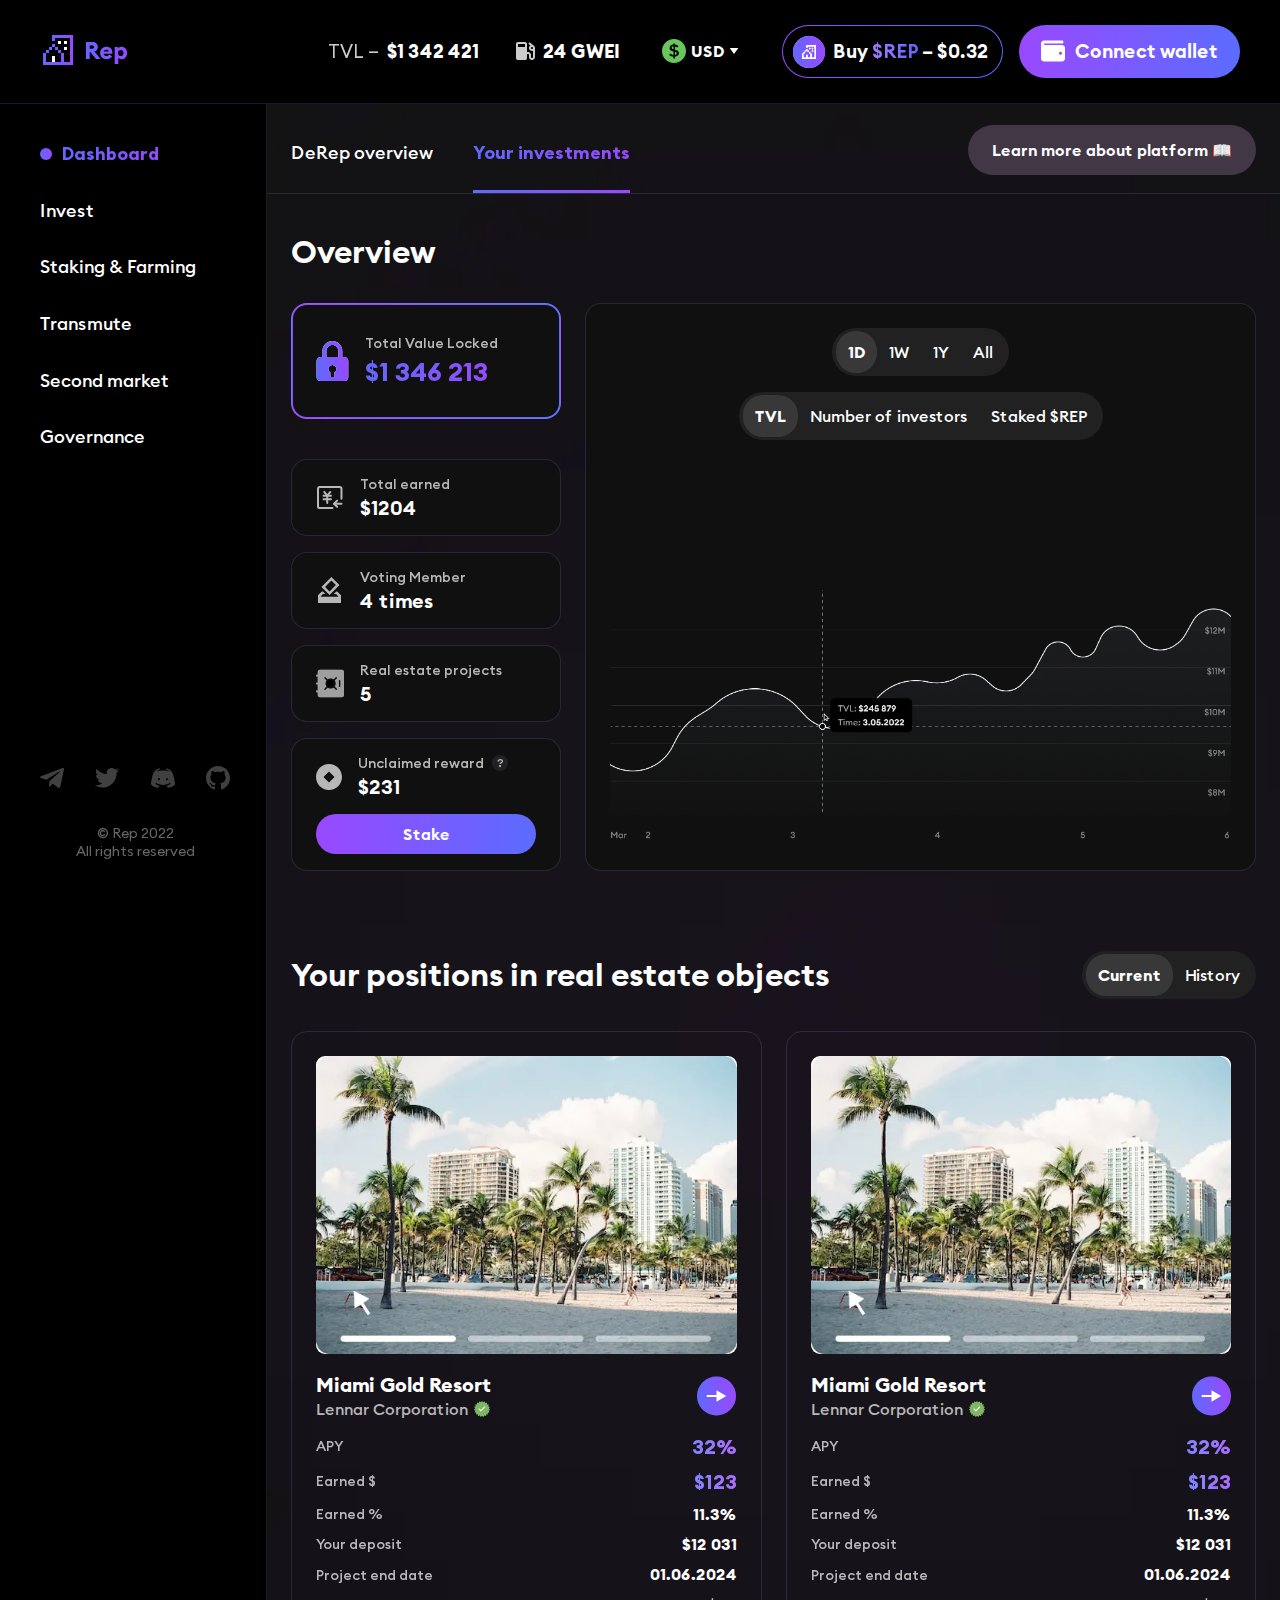
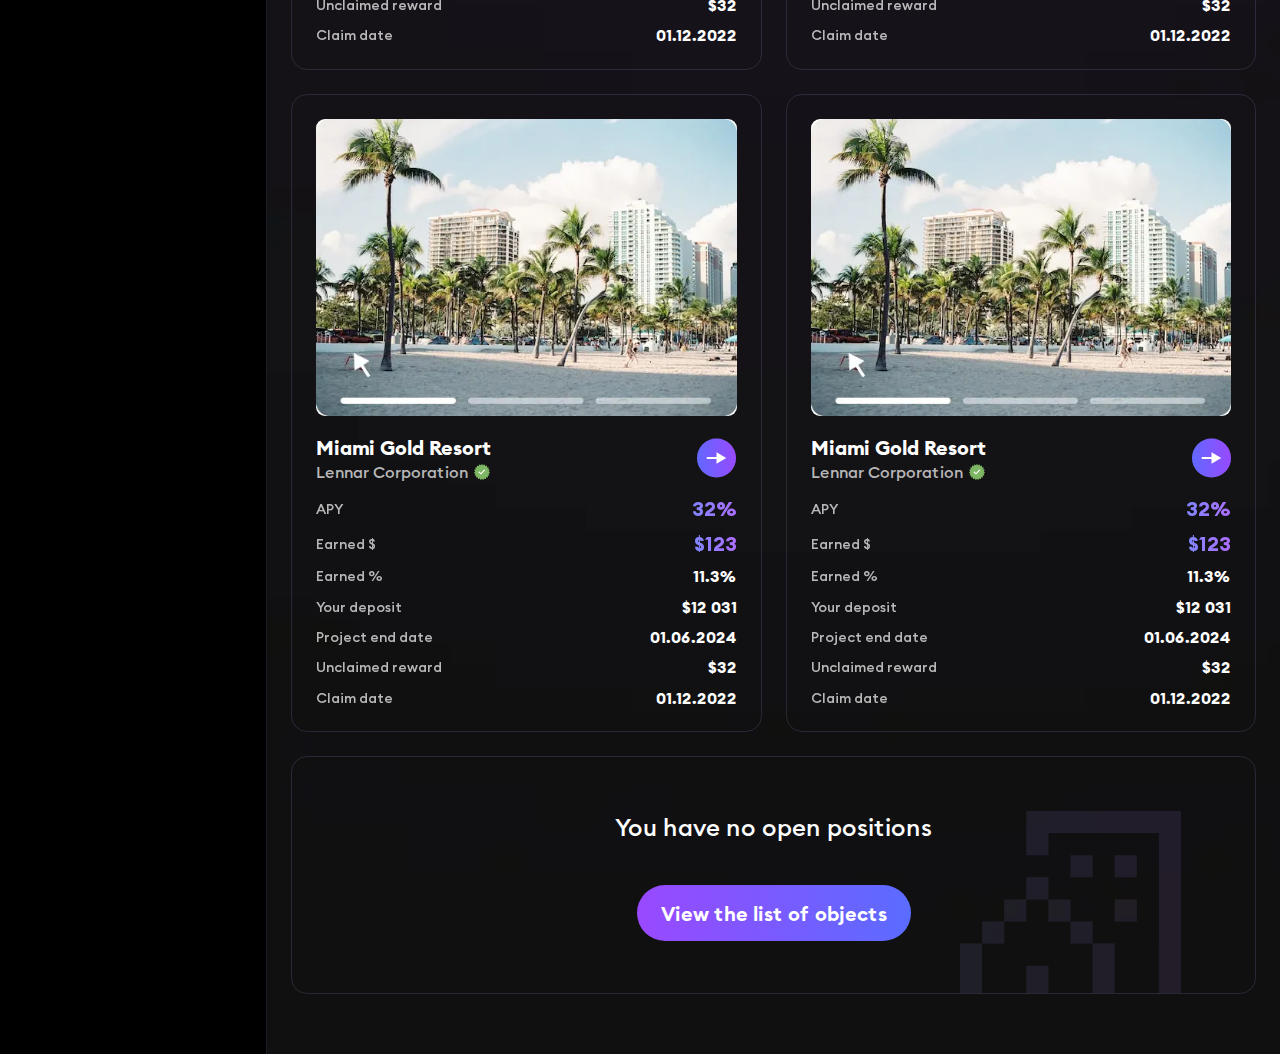
==== commit 1882d66a: "Main street base end" ====
--- a/dashboard-investments.html
+++ b/dashboard-investments.html
@@ -5,7 +5,7 @@
 	<meta charset="UTF-8">
 	<meta http-equiv="X-UA-Compatible" content="IE=edge">
 	<meta name="viewport" content="width=device-width, initial-scale=1.0">
-	<link rel="stylesheet" href="./css/style.min.css?_v=20221016151552">
+	<link rel="stylesheet" href="./css/style.min.css?_v=20221016152351">
 	<title>Dashboard</title>
 </head>
 
@@ -479,6 +479,6 @@
 
 		</div>
 	</main>	
-	<script src="./js/app.min.js?_v=20221016151552"></script>
+	<script src="./js/app.min.js?_v=20221016152351"></script>
 </body>
 </html>--- a/css/style.min.css
+++ b/css/style.min.css
@@ -1 +1 @@
-:root{--error-color:#FF4646;--hover-color:#5B6CFF;--table-cnt-width:auto;--slider-width:auto}/*! normalize.css v8.0.1 | MIT License | github.com/necolas/normalize.css */html{line-height:1.15;-webkit-text-size-adjust:100%}body{margin:0}main{display:block}h1{font-size:2em;margin:.67em 0}hr{-webkit-box-sizing:content-box;box-sizing:content-box;height:0;overflow:visible}pre{font-family:monospace,monospace;font-size:1em}a{background-color:transparent}abbr[title]{border-bottom:none;text-decoration:underline;-webkit-text-decoration:underline dotted;text-decoration:underline dotted}b,strong{font-weight:bolder}code,kbd,samp{font-family:monospace,monospace;font-size:1em}small{font-size:80%}sub,sup{font-size:75%;line-height:0;position:relative;vertical-align:baseline}sub{bottom:-.25em}sup{top:-.5em}img{border-style:none}button,input,optgroup,select,textarea{font-family:inherit;font-size:100%;line-height:1.15;margin:0}button,input{overflow:visible}button,select{text-transform:none}[type=button],[type=reset],[type=submit],button{-webkit-appearance:button}[type=button]::-moz-focus-inner,[type=reset]::-moz-focus-inner,[type=submit]::-moz-focus-inner,button::-moz-focus-inner{border-style:none;padding:0}[type=button]:-moz-focusring,[type=reset]:-moz-focusring,[type=submit]:-moz-focusring,button:-moz-focusring{outline:1px dotted ButtonText}fieldset{padding:.35em .75em .625em}legend{-webkit-box-sizing:border-box;box-sizing:border-box;color:inherit;display:table;max-width:100%;padding:0;white-space:normal}progress{vertical-align:baseline}textarea{overflow:auto}[type=checkbox],[type=radio]{-webkit-box-sizing:border-box;box-sizing:border-box;padding:0}[type=number]::-webkit-inner-spin-button,[type=number]::-webkit-outer-spin-button{height:auto}[type=search]{-webkit-appearance:textfield;outline-offset:-2px}[type=search]::-webkit-search-decoration{-webkit-appearance:none}::-webkit-file-upload-button{-webkit-appearance:button;font:inherit}details{display:block}summary{display:list-item}template{display:none}[hidden]{display:none}@font-face{font-family:EuclidCircularB;font-display:swap;src:url(../fonts/EuclidCircularB-Medium.woff2) format("woff2"),url(../fonts/EuclidCircularB-Medium.woff) format("woff"),url(../fonts/EuclidCircularB-Medium.ttf) format("ttf");font-weight:500;font-style:normal}@font-face{font-family:EuclidCircularB;font-display:swap;src:url(../fonts/EuclidCircularB-Bold.woff2) format("woff2"),url(../fonts/EuclidCircularB-Bold.woff) format("woff"),url(../fonts/EuclidCircularB-Bold.ttf) format("ttf");font-weight:700;font-style:normal}@font-face{font-family:EuclidCircularB;font-display:swap;src:url(../fonts/EuclidCircularB-Regular.woff2) format("woff2"),url(../fonts/EuclidCircularB-Regular.woff) format("woff"),url(../fonts/EuclidCircularB-Regular.ttf) format("ttf");font-weight:400;font-style:normal}@font-face{font-family:EuclidCircularB;font-display:swap;src:url(../fonts/EuclidCircularB-SemiBold.woff2) format("woff2"),url(../fonts/EuclidCircularB-SemiBold.woff) format("woff"),url(../fonts/EuclidCircularB-SemiBold.ttf) format("ttf");font-weight:600;font-style:normal}@font-face{font-family:swiper-icons;src:url("data:application/font-woff;charset=utf-8;base64, [base64]//wADZ2x5ZgAAAywAAADMAAAD2MHtryVoZWFkAAABbAAAADAAAAA2E2+eoWhoZWEAAAGcAAAAHwAAACQC9gDzaG10eAAAAigAAAAZAAAArgJkABFsb2NhAAAC0AAAAFoAAABaFQAUGG1heHAAAAG8AAAAHwAAACAAcABAbmFtZQAAA/gAAAE5AAACXvFdBwlwb3N0AAAFNAAAAGIAAACE5s74hXjaY2BkYGAAYpf5Hu/j+W2+MnAzMYDAzaX6QjD6/4//Bxj5GA8AuRwMYGkAPywL13jaY2BkYGA88P8Agx4j+/8fQDYfA1AEBWgDAIB2BOoAeNpjYGRgYNBh4GdgYgABEMnIABJzYNADCQAACWgAsQB42mNgYfzCOIGBlYGB0YcxjYGBwR1Kf2WQZGhhYGBiYGVmgAFGBiQQkOaawtDAoMBQxXjg/wEGPcYDDA4wNUA2CCgwsAAAO4EL6gAAeNpj2M0gyAACqxgGNWBkZ2D4/wMA+xkDdgAAAHjaY2BgYGaAYBkGRgYQiAHyGMF8FgYHIM3DwMHABGQrMOgyWDLEM1T9/w8UBfEMgLzE////P/5//f/V/xv+r4eaAAeMbAxwIUYmIMHEgKYAYjUcsDAwsLKxc3BycfPw8jEQA/[base64]/uznmfPFBNODM2K7MTQ45YEAZqGP81AmGGcF3iPqOop0r1SPTaTbVkfUe4HXj97wYE+yNwWYxwWu4v1ugWHgo3S1XdZEVqWM7ET0cfnLGxWfkgR42o2PvWrDMBSFj/IHLaF0zKjRgdiVMwScNRAoWUoH78Y2icB/yIY09An6AH2Bdu/UB+yxopYshQiEvnvu0dURgDt8QeC8PDw7Fpji3fEA4z/PEJ6YOB5hKh4dj3EvXhxPqH/SKUY3rJ7srZ4FZnh1PMAtPhwP6fl2PMJMPDgeQ4rY8YT6Gzao0eAEA409DuggmTnFnOcSCiEiLMgxCiTI6Cq5DZUd3Qmp10vO0LaLTd2cjN4fOumlc7lUYbSQcZFkutRG7g6JKZKy0RmdLY680CDnEJ+UMkpFFe1RN7nxdVpXrC4aTtnaurOnYercZg2YVmLN/d/gczfEimrE/fs/bOuq29Zmn8tloORaXgZgGa78yO9/cnXm2BpaGvq25Dv9S4E9+5SIc9PqupJKhYFSSl47+Qcr1mYNAAAAeNptw0cKwkAAAMDZJA8Q7OUJvkLsPfZ6zFVERPy8qHh2YER+3i/BP83vIBLLySsoKimrqKqpa2hp6+jq6RsYGhmbmJqZSy0sraxtbO3sHRydnEMU4uR6yx7JJXveP7WrDycAAAAAAAH//wACeNpjYGRgYOABYhkgZgJCZgZNBkYGLQZtIJsFLMYAAAw3ALgAeNolizEKgDAQBCchRbC2sFER0YD6qVQiBCv/H9ezGI6Z5XBAw8CBK/m5iQQVauVbXLnOrMZv2oLdKFa8Pjuru2hJzGabmOSLzNMzvutpB3N42mNgZGBg4GKQYzBhYMxJLMlj4GBgAYow/P/PAJJhLM6sSoWKfWCAAwDAjgbRAAB42mNgYGBkAIIbCZo5IPrmUn0hGA0AO8EFTQAA") format("woff");font-weight:400;font-style:normal}:root{--swiper-theme-color:#007aff}.swiper{margin-left:auto;margin-right:auto;position:relative;overflow:hidden;list-style:none;padding:0;z-index:1}.swiper-vertical>.swiper-wrapper{-webkit-box-orient:vertical;-webkit-box-direction:normal;-ms-flex-direction:column;flex-direction:column}.swiper-wrapper{position:relative;width:100%;height:100%;z-index:1;display:-webkit-box;display:-ms-flexbox;display:flex;-webkit-transition-property:-webkit-transform;transition-property:-webkit-transform;-o-transition-property:transform;transition-property:transform;transition-property:transform,-webkit-transform;-webkit-box-sizing:content-box;box-sizing:content-box}.swiper-android .swiper-slide,.swiper-wrapper{-webkit-transform:translate3d(0,0,0);transform:translate3d(0,0,0)}.swiper-pointer-events{-ms-touch-action:pan-y;touch-action:pan-y}.swiper-pointer-events.swiper-vertical{-ms-touch-action:pan-x;touch-action:pan-x}.swiper-slide{-ms-flex-negative:0;flex-shrink:0;width:100%;height:100%;position:relative;-webkit-transition-property:-webkit-transform;transition-property:-webkit-transform;-o-transition-property:transform;transition-property:transform;transition-property:transform,-webkit-transform}.swiper-slide-invisible-blank{visibility:hidden}.swiper-autoheight,.swiper-autoheight .swiper-slide{height:auto}.swiper-autoheight .swiper-wrapper{-webkit-box-align:start;-ms-flex-align:start;align-items:flex-start;-webkit-transition-property:height,-webkit-transform;transition-property:height,-webkit-transform;-o-transition-property:transform,height;transition-property:transform,height;transition-property:transform,height,-webkit-transform}.swiper-backface-hidden .swiper-slide{-webkit-transform:translateZ(0);transform:translateZ(0);-webkit-backface-visibility:hidden;backface-visibility:hidden}.swiper-3d,.swiper-3d.swiper-css-mode .swiper-wrapper{-webkit-perspective:1200px;perspective:1200px}.swiper-3d .swiper-cube-shadow,.swiper-3d .swiper-slide,.swiper-3d .swiper-slide-shadow,.swiper-3d .swiper-slide-shadow-bottom,.swiper-3d .swiper-slide-shadow-left,.swiper-3d .swiper-slide-shadow-right,.swiper-3d .swiper-slide-shadow-top,.swiper-3d .swiper-wrapper{-webkit-transform-style:preserve-3d;transform-style:preserve-3d}.swiper-3d .swiper-slide-shadow,.swiper-3d .swiper-slide-shadow-bottom,.swiper-3d .swiper-slide-shadow-left,.swiper-3d .swiper-slide-shadow-right,.swiper-3d .swiper-slide-shadow-top{position:absolute;left:0;top:0;width:100%;height:100%;pointer-events:none;z-index:10}.swiper-3d .swiper-slide-shadow{background:rgba(0,0,0,.15)}.swiper-3d .swiper-slide-shadow-left{background-image:-webkit-gradient(linear,right top,left top,from(rgba(0,0,0,.5)),to(rgba(0,0,0,0)));background-image:-o-linear-gradient(right,rgba(0,0,0,.5),rgba(0,0,0,0));background-image:linear-gradient(to left,rgba(0,0,0,.5),rgba(0,0,0,0))}.swiper-3d .swiper-slide-shadow-right{background-image:-webkit-gradient(linear,left top,right top,from(rgba(0,0,0,.5)),to(rgba(0,0,0,0)));background-image:-o-linear-gradient(left,rgba(0,0,0,.5),rgba(0,0,0,0));background-image:linear-gradient(to right,rgba(0,0,0,.5),rgba(0,0,0,0))}.swiper-3d .swiper-slide-shadow-top{background-image:-webkit-gradient(linear,left bottom,left top,from(rgba(0,0,0,.5)),to(rgba(0,0,0,0)));background-image:-o-linear-gradient(bottom,rgba(0,0,0,.5),rgba(0,0,0,0));background-image:linear-gradient(to top,rgba(0,0,0,.5),rgba(0,0,0,0))}.swiper-3d .swiper-slide-shadow-bottom{background-image:-webkit-gradient(linear,left top,left bottom,from(rgba(0,0,0,.5)),to(rgba(0,0,0,0)));background-image:-o-linear-gradient(top,rgba(0,0,0,.5),rgba(0,0,0,0));background-image:linear-gradient(to bottom,rgba(0,0,0,.5),rgba(0,0,0,0))}.swiper-css-mode>.swiper-wrapper{overflow:auto;scrollbar-width:none;-ms-overflow-style:none}.swiper-css-mode>.swiper-wrapper::-webkit-scrollbar{display:none}.swiper-css-mode>.swiper-wrapper>.swiper-slide{scroll-snap-align:start start}.swiper-horizontal.swiper-css-mode>.swiper-wrapper{-ms-scroll-snap-type:x mandatory;scroll-snap-type:x mandatory}.swiper-vertical.swiper-css-mode>.swiper-wrapper{-ms-scroll-snap-type:y mandatory;scroll-snap-type:y mandatory}.swiper-centered>.swiper-wrapper::before{content:"";-ms-flex-negative:0;flex-shrink:0;-webkit-box-ordinal-group:10000;-ms-flex-order:9999;order:9999}.swiper-centered.swiper-horizontal>.swiper-wrapper>.swiper-slide:first-child{-webkit-margin-start:var(--swiper-centered-offset-before);margin-inline-start:var(--swiper-centered-offset-before)}.swiper-centered.swiper-horizontal>.swiper-wrapper::before{height:100%;width:var(--swiper-centered-offset-after)}.swiper-centered.swiper-vertical>.swiper-wrapper>.swiper-slide:first-child{-webkit-margin-before:var(--swiper-centered-offset-before);margin-block-start:var(--swiper-centered-offset-before)}.swiper-centered.swiper-vertical>.swiper-wrapper::before{width:100%;height:var(--swiper-centered-offset-after)}.swiper-centered>.swiper-wrapper>.swiper-slide{scroll-snap-align:center center}.container{display:-webkit-box;display:-ms-flexbox;display:flex;-webkit-box-orient:vertical;-webkit-box-direction:normal;-ms-flex-direction:column;flex-direction:column;min-width:320px;min-height:100vh;background-color:#1e1e26}.header{display:-webkit-box;display:-ms-flexbox;display:flex;-webkit-box-align:center;-ms-flex-align:center;align-items:center;gap:40px;background-color:#000;border-bottom:1px solid rgba(173,182,255,.15);height:104px;padding:0 60px}.header__logo{margin-right:auto}.header__logo img{width:88px}.header__params{display:-webkit-box;display:-ms-flexbox;display:flex;-webkit-box-align:center;-ms-flex-align:center;align-items:center;gap:40px}.header__params-item{display:-webkit-box;display:-ms-flexbox;display:flex;-webkit-box-align:center;-ms-flex-align:center;align-items:center;gap:8px;font-size:20px;color:#fff;white-space:nowrap}.header__params-title{opacity:.8}.header__params-value{font-weight:700}.header__params-img{opacity:.8}.header__cta{display:-webkit-box;display:-ms-flexbox;display:flex;-webkit-box-align:center;-ms-flex-align:center;align-items:center;gap:16px}.header__cta-item{position:relative}.header__cta-btn{display:-webkit-box;display:-ms-flexbox;display:flex;-webkit-box-align:center;-ms-flex-align:center;align-items:center;gap:8px;background-image:-webkit-gradient(linear,left top,right top,from(#9949ff),to(#5b6cff));background-image:-o-linear-gradient(left,#9949ff,#5b6cff);background-image:linear-gradient(to right,#9949ff,#5b6cff);border:none;height:56px;border-radius:28px;position:relative;cursor:pointer;white-space:nowrap;padding:12px 16px 12px 12px}.header__cta-btn::before{content:"";position:absolute;top:1px;left:1px;width:calc(100% - 2px);height:calc(100% - 2px);border-radius:28px;background-color:#000;z-index:2}.header__cta-btn-content{color:#fff;position:relative;font-size:20px;font-weight:600;z-index:3}.header__cta-btn-content span{background:-webkit-gradient(linear,left top,right top,from(#a67aff),to(#6267ff));background:-o-linear-gradient(left,#a67aff,#6267ff);background:linear-gradient(to right,#a67aff,#6267ff);-webkit-background-clip:text;-webkit-text-fill-color:transparent}.header__cta-btn img{position:relative;z-index:3}.header__cta-error{font-size:20px;font-weight:600;color:var(--error-color)}.header__buy-btn{gap:8px}.header__wallet-btn{gap:10px;padding:0 24px}.header__wallet-btn::before{display:none}.header__wallet-btn.active::before{display:block}.header__wallet-btn.hidden{display:none}.header__wallet-btn img{width:24px}.header__cta-item-dropdown{display:-webkit-box;display:-ms-flexbox;display:flex;-webkit-box-orient:vertical;-webkit-box-direction:normal;-ms-flex-direction:column;flex-direction:column;gap:16px;font-size:16px;font-weight:500;background-color:#000;border-radius:19px;border:#191e29 3px solid;width:100%;position:absolute;top:70px;left:0;visibility:hidden;opacity:0;z-index:-1;-webkit-transition:all .2s;-o-transition:all .2s;transition:all .2s;-webkit-transform:translateY(-10px);-ms-transform:translateY(-10px);transform:translateY(-10px);padding:24px;margin:0}.header__cta-item-dropdown::before{content:"";display:block;width:100%;height:14px;position:absolute;top:-17px;left:0}.header__cta-item-dropdown_single{text-align:center;padding:14px 24px}.header__cta-item-dropdown li{width:100%}.header__cta-item-dropdown a{text-decoration:none;color:#fff;width:100%;-webkit-transition:all .1s;-o-transition:all .1s;transition:all .1s}.header__cta-item-dropdown a:hover{color:var(--hover-color)}.header__cta-item:hover .header__cta-item-dropdown{visibility:visible;opacity:1;z-index:1;-webkit-transform:translateY(0);-ms-transform:translateY(0);transform:translateY(0)}.navigation{-webkit-box-flex:0;-ms-flex:none;flex:none;background-color:#000;border-right:1px solid rgba(173,182,255,.15);padding:40px 80px 50px 60px}.navigation__bottom{width:190px;position:fixed;bottom:40px}.main{display:-webkit-box;display:-ms-flexbox;display:flex;-webkit-box-align:stretch;-ms-flex-align:stretch;align-items:stretch;-webkit-box-flex:1;-ms-flex:1;flex:1}.main-menu ul{display:-webkit-box;display:-ms-flexbox;display:flex;-webkit-box-orient:vertical;-webkit-box-direction:normal;-ms-flex-direction:column;flex-direction:column;gap:48px;padding:0;margin:0 0 50px}.main-menu_mobile ul{-webkit-box-align:center;-ms-flex-align:center;align-items:center;gap:2.8vh;-webkit-transform:translateY(50px);-ms-transform:translateY(50px);transform:translateY(50px);-webkit-transition:all .5s;-o-transition:all .5s;transition:all .5s;padding:35px 0 42px;margin:0}.mobile-menu.active .main-menu_mobile ul{-webkit-transform:translateY(0);-ms-transform:translateY(0);transform:translateY(0)}.main-menu__item{font-size:20px;font-weight:500}.main-menu__item a{color:#fff;text-decoration:none;-webkit-transition:all .1s;-o-transition:all .1s;transition:all .1s}.main-menu__item a:hover{color:var(--hover-color)}.main-menu__item.active{display:-webkit-box;display:-ms-flexbox;display:flex;-webkit-box-align:center;-ms-flex-align:center;align-items:center;gap:10px;font-weight:700}.main-menu__item.active::before{content:"";width:12px;height:12px;border-radius:50%;background:-o-linear-gradient(182.83deg,#9949ff 0,#5b6cff 110.14%),-o-linear-gradient(182.83deg,#8349ff 0,#ff5bdb 110.14%);background:linear-gradient(267.17deg,#9949ff 0,#5b6cff 110.14%),linear-gradient(267.17deg,#8349ff 0,#ff5bdb 110.14%)}.main-menu__item.active a{background:-o-linear-gradient(183deg,#9949ff 0,#5b6cff 110.14%);background:linear-gradient(267deg,#9949ff 0,#5b6cff 110.14%);-webkit-background-clip:text;-webkit-text-fill-color:transparent}.main-menu_mobile .main-menu__item.active::before{display:none}.select{position:relative}.select__button{display:-webkit-box;display:-ms-flexbox;display:flex;-webkit-box-align:center;-ms-flex-align:center;align-items:center;color:#fff}.select__button::after{content:"";-webkit-transition:all .2s;-o-transition:all .2s;transition:all .2s}.select:not(.disabled) .select__button:hover::after{-webkit-transform:rotate(.5turn) translateY(1px);-ms-transform:rotate(.5turn) translateY(1px);transform:rotate(.5turn) translateY(1px)}.select.disabled .select__button{cursor:auto}.select_small .select__button{background:0 0;border:none;font-size:20px;font-weight:700;gap:5px;cursor:pointer}.select_small .select__button::after{content:"";width:10px;height:8px;background:url(../../img/dropdown-arrow.svg) no-repeat center;background-size:contain}.select_regular .select__button{display:-webkit-box;display:-ms-flexbox;display:flex;-webkit-box-align:center;-ms-flex-align:center;align-items:center;-webkit-box-pack:justify;-ms-flex-pack:justify;justify-content:space-between;height:56px;width:100%;min-width:200px;border-radius:28px;border:0;background-color:#212121;border:#212121 1px solid;font-size:20px;color:#fff;outline:0;-webkit-transition:all .1s;-o-transition:all .1s;transition:all .1s;cursor:pointer;padding:0 24px}.select_regular .select__button::after{content:"";width:12px;height:7px;background:url(../../img/dropdown-arrow_gray.svg) no-repeat center;-webkit-transition:all .2s;-o-transition:all .2s;transition:all .2s}.select_regular .select__button::-webkit-input-placeholder{opacity:.4}.select_regular .select__button::-moz-placeholder{opacity:.4}.select_regular .select__button:-ms-input-placeholder{opacity:.4}.select_regular .select__button::-ms-input-placeholder{opacity:.4}.select_regular .select__button::placeholder{opacity:.4}.select_regular .select__button:focus{border:#306fdb 1px solid}.select__dropdown{display:-webkit-box;display:-ms-flexbox;display:flex;-webkit-box-orient:vertical;-webkit-box-direction:normal;-ms-flex-direction:column;flex-direction:column;gap:16px;font-size:16px;font-weight:500;background-color:#000;border-radius:19px;border:#191e29 3px solid;width:100%;min-width:-webkit-fit-content;min-width:-moz-fit-content;min-width:fit-content;position:absolute;top:70px;left:0;visibility:hidden;opacity:0;z-index:-1;-webkit-transition:all .2s;-o-transition:all .2s;transition:all .2s;-webkit-transform:translateY(-10px);-ms-transform:translateY(-10px);transform:translateY(-10px);padding:24px;margin:0}.select__dropdown::before{content:"";display:block;width:100%;height:14px;position:absolute;top:-17px;left:0}.select__dropdown_single{text-align:center;padding:14px 24px}.select__dropdown li{display:-webkit-box;display:-ms-flexbox;display:flex;-webkit-box-align:center;-ms-flex-align:center;align-items:center;gap:8px;width:100%;list-style:none;font-weight:500;font-size:20px;color:#fff;cursor:pointer}.select__dropdown li img{width:24px}.select__dropdown a{text-decoration:none;color:#fff;width:100%;-webkit-transition:all .1s;-o-transition:all .1s;transition:all .1s}.select__dropdown a:hover{color:var(--hover-color)}.select_small .select__dropdown{top:40px}.select_small .select__dropdown_mobile{top:0}.select:not(.disabled):hover .select__dropdown{visibility:visible;opacity:1;z-index:999;-webkit-transform:translateY(0);-ms-transform:translateY(0);transform:translateY(0)}.select:hover .select__dropdown_mobile{-webkit-transform:translateY(-100%);-ms-transform:translateY(-100%);transform:translateY(-100%)}.no-webp .content{background:url(../../img/content-bg.jpg) repeat-y top}.content{-webkit-box-flex:1;-ms-flex:auto;flex:auto;background-size:cover;padding-bottom:60px}.content_no-header{padding-top:56px}.content__header{display:-webkit-box;display:-ms-flexbox;display:flex;-webkit-box-align:end;-ms-flex-align:end;align-items:flex-end;height:90px;border-bottom:1px solid rgba(173,182,255,.1490196078);margin-bottom:56px}.content__header-cnt{display:-webkit-box;display:-ms-flexbox;display:flex;-webkit-box-pack:justify;-ms-flex-pack:justify;justify-content:space-between}.content__header-btn{display:-webkit-box;display:-ms-flexbox;display:flex;-webkit-box-align:center;-ms-flex-align:center;align-items:center;height:56px;background-color:#413745;font-weight:600;font-size:20px;color:#fff;border:none;border-radius:28px;position:relative;top:-18px;cursor:pointer;padding:0 24px}.page-tabs{display:-webkit-box;display:-ms-flexbox;display:flex;gap:40px;position:relative}.page-tabs__item{display:-webkit-box;display:-ms-flexbox;display:flex;-webkit-box-orient:vertical;-webkit-box-direction:normal;-ms-flex-direction:column;flex-direction:column;-webkit-box-pack:justify;-ms-flex-pack:justify;justify-content:space-between;font-weight:500;font-size:20px;text-decoration:none;color:#fff;cursor:pointer;-webkit-transition:all .1s;-o-transition:all .1s;transition:all .1s;padding-bottom:26px}.page-tabs__item:hover{color:var(--hover-color)}.page-tabs__item.active{font-weight:700;background:-o-linear-gradient(182.83deg,#9949ff 0,#5b6cff 110.14%);background:linear-gradient(267.17deg,#9949ff 0,#5b6cff 110.14%);-webkit-background-clip:text;-webkit-text-fill-color:transparent;cursor:auto}.page-tabs__item.active::after{content:"";width:100%;height:3px;background:-o-linear-gradient(182.83deg,#9949ff 0,#5b6cff 110.14%),#fff;background:linear-gradient(267.17deg,#9949ff 0,#5b6cff 110.14%),#fff;margin-bottom:-26px}.dashboard{margin-bottom:80px}.dashboard__content{display:-webkit-box;display:-ms-flexbox;display:flex;gap:40px}.dashboard__widgets{display:-webkit-box;display:-ms-flexbox;display:flex;-webkit-box-orient:vertical;-webkit-box-direction:normal;-ms-flex-direction:column;flex-direction:column;-webkit-box-pack:justify;-ms-flex-pack:justify;justify-content:space-between;-webkit-box-flex:0;-ms-flex:none;flex:none;gap:16px;width:270px}.dashboard__widget{display:-webkit-box;display:-ms-flexbox;display:flex;-webkit-box-align:center;-ms-flex-align:center;align-items:center;gap:16px;background-color:#101010;border:1px solid rgba(173,182,255,.1490196078);border-radius:16px;width:100%;position:relative;padding:16px 24px}.dashboard__widget_vert{display:-webkit-box;display:-ms-flexbox;display:flex;-webkit-box-orient:vertical;-webkit-box-direction:normal;-ms-flex-direction:column;flex-direction:column;-webkit-box-align:start;-ms-flex-align:start;align-items:flex-start;gap:16px}.dashboard__widget-content{display:-webkit-box;display:-ms-flexbox;display:flex;-webkit-box-orient:vertical;-webkit-box-direction:normal;-ms-flex-direction:column;flex-direction:column;gap:4px;position:relative;z-index:3}.dashboard__widget-container{display:-webkit-box;display:-ms-flexbox;display:flex;-webkit-box-align:center;-ms-flex-align:center;align-items:center;gap:16px}.dashboard__widget_primary .dashboard__widget-content{gap:6px}.dashboard__widget-icon{position:relative;z-index:3}.dashboard__widget-title{display:-webkit-box;display:-ms-flexbox;display:flex;-webkit-box-align:center;-ms-flex-align:center;align-items:center;gap:8px;font-weight:500;font-size:16px;opacity:.7;color:#fff}.dashboard__widget-value{display:-webkit-box;display:-ms-flexbox;display:flex;-webkit-box-align:center;-ms-flex-align:center;align-items:center;gap:6px;font-weight:600;font-size:24px;color:#fff}.dashboard__widget_primary .dashboard__widget-value{font-weight:700;font-size:32px;background:-o-linear-gradient(182.83deg,#9949ff 0,#5b6cff 110.14%);background:linear-gradient(267.17deg,#9949ff 0,#5b6cff 110.14%);-webkit-background-clip:text;-webkit-text-fill-color:transparent;background-clip:text;text-fill-color:transparent}.dashboard__widget_primary{background-image:-webkit-gradient(linear,left top,right top,from(#9949ff),to(#5b6cff));background-image:-o-linear-gradient(left,#9949ff,#5b6cff);background-image:linear-gradient(to right,#9949ff,#5b6cff);height:127px;margin-bottom:24px}.dashboard__widget_primary::before{content:"";position:absolute;top:1px;left:1px;width:calc(100% - 2px);height:calc(100% - 2px);border-radius:14px;background-color:#101010;z-index:2}.dashboard__viewbox{display:-webkit-box;display:-ms-flexbox;display:flex;-webkit-box-orient:vertical;-webkit-box-direction:normal;-ms-flex-direction:column;flex-direction:column;-webkit-box-pack:justify;-ms-flex-pack:justify;justify-content:space-between;-webkit-box-flex:1;-ms-flex:auto;flex:auto;border-radius:16px;background-color:#101010;border:rgba(173,182,255,.1490196078) 1px solid;padding:32px}.dashboard__viewbox-header{display:-webkit-box;display:-ms-flexbox;display:flex;-webkit-box-align:center;-ms-flex-align:center;align-items:center;-webkit-box-pack:justify;-ms-flex-pack:justify;justify-content:space-between;margin-bottom:32px}.dashboard__viewbox-content{width:100%;overflow-x:scroll}.dashboard__viewbox-content::-webkit-scrollbar{display:none}.dashboard__viewbox-content img{width:100%}.text-link{position:relative;font-weight:500;font-size:16px;background:-o-linear-gradient(bottom,rgba(255,255,255,.3),rgba(255,255,255,.3)),-o-linear-gradient(182.83deg,#9949ff 0,#5b6cff 110.14%);background:linear-gradient(0deg,rgba(255,255,255,.3),rgba(255,255,255,.3)),linear-gradient(267.17deg,#9949ff 0,#5b6cff 110.14%);-webkit-background-clip:text;-webkit-text-fill-color:transparent;background-clip:text;text-fill-color:transparent}.text-link:after{content:"";height:1px;width:100%;background:-o-linear-gradient(bottom,rgba(255,255,255,.3),rgba(255,255,255,.3)),-o-linear-gradient(182.83deg,#9949ff 0,#5b6cff 110.14%);background:linear-gradient(0deg,rgba(255,255,255,.3),rgba(255,255,255,.3)),linear-gradient(267.17deg,#9949ff 0,#5b6cff 110.14%);position:absolute;left:0;bottom:0}.filter{display:-webkit-box;display:-ms-flexbox;display:flex;-webkit-box-align:center;-ms-flex-align:center;align-items:center;height:48px;width:-webkit-fit-content;width:-moz-fit-content;width:fit-content;background-color:#212121;border-radius:24px;padding:4px}.filter__input{visibility:hidden;opacity:0;z-index:-1;width:1px;height:1px;position:absolute}.filter__button{display:-webkit-box;display:-ms-flexbox;display:flex;-webkit-box-align:center;-ms-flex-align:center;align-items:center;-webkit-box-pack:center;-ms-flex-pack:center;justify-content:center;border-radius:20px;font-weight:500;font-size:16px;color:#fff;cursor:pointer;white-space:nowrap;padding:12px}.filter__input:checked+.filter__button{background-color:#383838;font-weight:700;cursor:auto}.menu-button{-webkit-box-flex:0;-ms-flex:none;flex:none;width:40px;height:40px;border-radius:50%;border:none;background:#3e3e3e url(../../img/menu-icon.svg) no-repeat center;cursor:pointer}.menu-button.active{background-image:url(../../img/menu-close-icon.svg)}.mobile-menu{display:-webkit-box;display:-ms-flexbox;display:flex;-webkit-box-orient:vertical;-webkit-box-direction:normal;-ms-flex-direction:column;flex-direction:column;-webkit-box-pack:justify;-ms-flex-pack:justify;justify-content:space-between;width:100%;height:calc(100vh - 70px);background-color:#000;position:fixed;bottom:0;left:0;visibility:hidden;opacity:0;-webkit-transition:all .3s;-o-transition:all .3s;transition:all .3s;z-index:-1}.mobile-menu.active{visibility:visible;opacity:1;z-index:999}.mobile-menu__params{display:-webkit-box;display:-ms-flexbox;display:flex;-webkit-box-orient:vertical;-webkit-box-direction:normal;-ms-flex-direction:column;flex-direction:column;-webkit-box-align:center;-ms-flex-align:center;align-items:center;gap:20px;background-color:#141221;padding:22px 0}.mobile-menu__params-item{display:-webkit-box;display:-ms-flexbox;display:flex;-webkit-box-align:center;-ms-flex-align:center;align-items:center;gap:8px;font-size:16px;color:#fff;white-space:nowrap}.mobile-menu__params-title{opacity:.8}.mobile-menu__params-value{font-weight:700}.mobile-menu__params-img{opacity:.8}.mobile-menu__cta-item{position:relative}.mobile-menu__cta-item-dropdown{display:-webkit-box;display:-ms-flexbox;display:flex;-webkit-box-orient:vertical;-webkit-box-direction:normal;-ms-flex-direction:column;flex-direction:column;gap:16px;font-size:16px;font-weight:500;background-color:#000;border-radius:19px;border:#191e29 3px solid;width:100%;position:absolute;top:70px;left:0;visibility:hidden;opacity:0;z-index:-1;-webkit-transition:all .2s;-o-transition:all .2s;transition:all .2s;-webkit-transform:translateY(-10px);-ms-transform:translateY(-10px);transform:translateY(-10px);padding:24px;margin:0}.mobile-menu__cta-item-dropdown::before{content:"";display:block;width:100%;height:14px;position:absolute;top:-17px;left:0}.mobile-menu__cta-item-dropdown_single{text-align:center;padding:14px 24px}.mobile-menu__cta-item-dropdown li{width:100%}.mobile-menu__cta-item-dropdown a{text-decoration:none;color:#fff;width:100%;-webkit-transition:all .1s;-o-transition:all .1s;transition:all .1s}.mobile-menu__cta-item-dropdown a:hover{color:var(--hover-color)}.mobile-menu__buy-btn{display:-webkit-box;display:-ms-flexbox;display:flex;-webkit-box-align:center;-ms-flex-align:center;align-items:center;gap:8px;background-image:-webkit-gradient(linear,left top,right top,from(#9949ff),to(#5b6cff));background-image:-o-linear-gradient(left,#9949ff,#5b6cff);background-image:linear-gradient(to right,#9949ff,#5b6cff);border:none;height:40px;border-radius:28px;position:relative;cursor:pointer;white-space:nowrap;padding:3px 16px 3px 3px}.mobile-menu__buy-btn::before{content:"";position:absolute;top:1px;left:1px;width:calc(100% - 2px);height:calc(100% - 2px);border-radius:28px;background-color:#141221;z-index:2}.mobile-menu__buy-btn-content{color:#fff;position:relative;font-size:16px;font-weight:600;z-index:3}.mobile-menu__buy-btn-content span{background-image:-webkit-gradient(linear,left top,right top,from(#c580cf),to(#9269d2));background-image:-o-linear-gradient(left,#c580cf,#9269d2);background-image:linear-gradient(to right,#c580cf,#9269d2);-webkit-background-clip:text;-webkit-text-fill-color:transparent}.mobile-menu__buy-btn img{position:relative;z-index:3}.mobile-menu__cta-error{font-size:20px;font-weight:600;color:var(--error-color)}.page-title{color:#fff;font-weight:600;font-size:32px;margin:0 0 32px}.cards-gallery__header{display:-webkit-box;display:-ms-flexbox;display:flex;-webkit-box-align:center;-ms-flex-align:center;align-items:center;-webkit-box-pack:justify;-ms-flex-pack:justify;justify-content:space-between;margin-bottom:32px}.cards-gallery__header .page-title{margin:0}.cards-gallery__content{display:-ms-grid;display:grid;gap:24px}.cards-gallery__content_4col{-ms-grid-columns:(1fr)[4];grid-template-columns:repeat(4,1fr)}.cards-gallery__empty{display:-webkit-box;display:-ms-flexbox;display:flex;-webkit-box-align:center;-ms-flex-align:center;align-items:center;-webkit-box-pack:center;-ms-flex-pack:center;justify-content:center;-webkit-box-orient:vertical;-webkit-box-direction:normal;-ms-flex-direction:column;flex-direction:column;border:1px solid #282934;border-radius:16px;grid-column:1/-1;height:238px;background:url(../../img/empty-block-bg.svg) no-repeat 90% bottom}.cards-gallery__empty-title{font-weight:500;font-size:24px;line-height:1.5;color:#fff;text-align:center;margin:0 0 40px}.position-card__image{width:100%;border-radius:9px;margin-bottom:16px}.card{border-radius:16px;border:rgba(173,182,255,.1490196078) 1px solid;padding:24px}.card__title-block{display:-webkit-box;display:-ms-flexbox;display:flex;-webkit-box-align:center;-ms-flex-align:center;align-items:center;-webkit-box-pack:justify;-ms-flex-pack:justify;justify-content:space-between;margin-bottom:16px}.card__title{color:#fff;font-weight:700;font-size:20px;margin:0 0 4px}.card__subtitle{display:-webkit-box;display:-ms-flexbox;display:flex;-webkit-box-align:center;-ms-flex-align:center;align-items:center;gap:6px;font-weight:500;font-size:16px;color:#b7b7b7}.card__subtitle_badge::after{content:"";width:16px;height:16px;background:url(../../img/success-badge.svg) no-repeat center;background-size:contain}.card__enter-btn{width:40px;height:40px;border:none;background:url(../../img/enter-icon.svg) no-repeat center;background-size:contain;cursor:pointer}.card__params{display:-webkit-box;display:-ms-flexbox;display:flex;-webkit-box-orient:vertical;-webkit-box-direction:normal;-ms-flex-direction:column;flex-direction:column;gap:12px}.card__params-item{display:-webkit-box;display:-ms-flexbox;display:flex;-webkit-box-align:center;-ms-flex-align:center;align-items:center;-webkit-box-pack:justify;-ms-flex-pack:justify;justify-content:space-between}.card__params-item-name{display:-webkit-box;display:-ms-flexbox;display:flex;-webkit-box-align:center;-ms-flex-align:center;align-items:center;gap:4px;color:#fff;opacity:.7;font-weight:500;font-size:14px}.card__params-item-value{font-weight:700;font-size:16px;color:#fff}.card__params-item-value_primary{font-weight:700;font-size:20px;background:-o-linear-gradient(bottom,rgba(255,255,255,.2),rgba(255,255,255,.2)),-o-linear-gradient(182.83deg,#9949ff 0,#5b6cff 110.14%);background:linear-gradient(0deg,rgba(255,255,255,.2),rgba(255,255,255,.2)),linear-gradient(267.17deg,#9949ff 0,#5b6cff 110.14%);-webkit-background-clip:text;-webkit-text-fill-color:transparent;background-clip:text;text-fill-color:transparent}.social-links{display:-webkit-box;display:-ms-flexbox;display:flex;-webkit-box-align:center;-ms-flex-align:center;align-items:center;-webkit-box-pack:justify;-ms-flex-pack:justify;justify-content:space-between;width:100%;margin-bottom:32px}.social-links a{opacity:.25;-webkit-transition:all .1s;-o-transition:all .1s;transition:all .1s}.social-links a:hover{opacity:1}.copyrights{display:-webkit-box;display:-ms-flexbox;display:flex;-webkit-box-pack:center;-ms-flex-pack:center;justify-content:center;font-weight:400;font-size:16px;line-height:1.25;text-align:center;color:#fff;opacity:.4}.btn{display:-webkit-box;display:-ms-flexbox;display:flex;-webkit-box-align:center;-ms-flex-align:center;align-items:center;gap:8px;background-image:-webkit-gradient(linear,left top,right top,from(#9949ff),to(#5b6cff));background-image:-o-linear-gradient(left,#9949ff,#5b6cff);background-image:linear-gradient(to right,#9949ff,#5b6cff);color:#fff;font-weight:600;font-size:20px;text-decoration:none;border:none;height:56px;border-radius:28px;position:relative;cursor:pointer;white-space:nowrap;padding:0 24px}.btn_small{height:40px;width:100%;font-size:16px;-webkit-box-pack:center;-ms-flex-pack:center;justify-content:center}.btn_secondary::before{content:"";height:54px;width:calc(100% - 2px);border-radius:28px;background-color:#101010;position:absolute;top:1px;left:1px;z-index:1}.btn_secondary span{position:relative;z-index:2}.btn_wide{width:100%;-webkit-box-pack:center;-ms-flex-pack:center;justify-content:center}.widgets{display:-webkit-box;display:-ms-flexbox;display:flex;-webkit-box-orient:vertical;-webkit-box-direction:normal;-ms-flex-direction:column;flex-direction:column}.widgets_hor{-webkit-box-orient:horizontal;-webkit-box-direction:normal;-ms-flex-direction:row;flex-direction:row;gap:24px;margin-bottom:56px}.widgets_hor .widget{height:127px}.widget{display:-webkit-box;display:-ms-flexbox;display:flex;-webkit-box-align:center;-ms-flex-align:center;align-items:center;gap:16px;background-color:#101010;border:1px solid rgba(173,182,255,.1490196078);border-radius:16px;width:100%;position:relative;padding:16px 24px}.widget_large{padding:32px}.widget__header{width:100%;border-bottom:1px solid rgba(173,182,255,.15);margin-bottom:32px}.widget__content{display:-webkit-box;display:-ms-flexbox;display:flex;-webkit-box-orient:vertical;-webkit-box-direction:normal;-ms-flex-direction:column;flex-direction:column;gap:4px;position:relative;width:100%;z-index:3}.widget_primary .widget__content{gap:6px}.widget__icon{position:relative;z-index:3}.widget__title{display:-webkit-box;display:-ms-flexbox;display:flex;-webkit-box-align:center;-ms-flex-align:center;align-items:center;gap:4px;font-weight:500;font-size:16px;min-height:18px;opacity:.7;color:#fff}.widget__value{display:-webkit-box;display:-ms-flexbox;display:flex;-webkit-box-align:center;-ms-flex-align:center;align-items:center;gap:6px;font-weight:600;font-size:24px;color:#fff}.widget__value-gray{font-weight:500;font-size:24px;opacity:.4}.widget_primary .widget__value{font-weight:700;font-size:32px;background:-o-linear-gradient(182.83deg,#9949ff 0,#5b6cff 110.14%);background:linear-gradient(267.17deg,#9949ff 0,#5b6cff 110.14%);-webkit-background-clip:text;-webkit-text-fill-color:transparent;background-clip:text;text-fill-color:transparent}.widget_primary{background-image:-webkit-gradient(linear,left top,right top,from(#9949ff),to(#5b6cff));background-image:-o-linear-gradient(left,#9949ff,#5b6cff);background-image:linear-gradient(to right,#9949ff,#5b6cff);height:127px;margin-bottom:24px}.widget_primary::before{content:"";position:absolute;top:1px;left:1px;width:calc(100% - 2px);height:calc(100% - 2px);border-radius:14px;background-color:#101010;z-index:2}.widget__button{width:100%;-webkit-box-pack:center;-ms-flex-pack:center;justify-content:center}.widget__subscription{font-weight:500;font-size:12px;line-height:1.25;color:#707070}.widget__subscription b{color:#fff}.object-page{display:-ms-grid;display:grid;-ms-grid-columns:56% 44%;grid-template-columns:56% 44%;-webkit-box-align:start;-ms-flex-align:start;align-items:flex-start;gap:60px}.object-page__content{overflow-x:hidden}.object-page__slider{width:100%;position:relative;margin-bottom:32px}.object-page__title-block{display:-webkit-box;display:-ms-flexbox;display:flex;-webkit-box-orient:vertical;-webkit-box-direction:normal;-ms-flex-direction:column;flex-direction:column;gap:6px;margin-bottom:16px}.object-page__title-block .page-title{margin:0}.object-page__subtitle{display:-webkit-box;display:-ms-flexbox;display:flex;-webkit-box-align:center;-ms-flex-align:center;align-items:center;gap:6px;font-weight:500;font-size:16px;background:-o-linear-gradient(bottom,rgba(255,255,255,.2),rgba(255,255,255,.2)),-o-linear-gradient(182.83deg,#9949ff 0,#5b6cff 110.14%);background:linear-gradient(0deg,rgba(255,255,255,.2),rgba(255,255,255,.2)),linear-gradient(267.17deg,#9949ff 0,#5b6cff 110.14%);-webkit-background-clip:text;-webkit-text-fill-color:transparent;background-clip:text;text-fill-color:transparent}.object-page__subtitle::after{content:"";width:16px;height:16px;background:url(../../img/success-badge.svg) no-repeat center;background-size:contain}.object-page__description{margin:0 0 32px}.object-page__widgets{display:-ms-grid;display:grid;-ms-grid-columns:(1fr)[2];grid-template-columns:repeat(2,1fr);gap:24px;margin-bottom:32px}.object-page__widget{display:-webkit-box;display:-ms-flexbox;display:flex;-webkit-box-orient:vertical;-webkit-box-direction:normal;-ms-flex-direction:column;flex-direction:column;-webkit-box-pack:center;-ms-flex-pack:center;justify-content:center;gap:4px;height:100px;border-radius:16px;background-color:#101010;border:rgba(173,182,255,.1490196078) 1px solid;color:#fff;padding:0 24px}.object-page__widget-title{font-weight:500;font-size:16px;opacity:.7}.object-page__widget-value{display:-webkit-box;display:-ms-flexbox;display:flex;-webkit-box-align:center;-ms-flex-align:center;align-items:center;gap:8px;font-weight:700;font-size:20px}.object-page__widget-value span{opacity:.4;font-weight:500}.object-page__widget-flag{height:20px}.object-page__documents{position:relative;border:1px solid #282934;background:url(../../img/empty-block-bg.svg) no-repeat 95% bottom;background-size:139px;padding:24px 32px;margin-bottom:32px}.object-page__documents::after{content:"";width:38px;height:38px;background:#282934 url(../../img/corner-image.svg) no-repeat right top;background-size:contain;position:absolute;top:-1px;right:-1px}.object-page__documents-title{display:-webkit-box;display:-ms-flexbox;display:flex;-webkit-box-align:baseline;-ms-flex-align:baseline;align-items:baseline;gap:16px;margin:0 0 20px}.object-page__about{border-bottom:1px solid #282934;padding-bottom:32px;margin-bottom:32px}.object-page__about-title{margin:0 0 16px}.object-page__transaction-docs{border-bottom:1px solid #282934;padding-bottom:32px;margin-bottom:32px}.object-page__transaction-docs-title{margin:0 0 16px}.object-page__transaction-docs-subtitle{display:block;margin-bottom:20px}.object-page__team{border-bottom:1px solid #282934;padding-bottom:32px;margin-bottom:32px}.object-page__team-title{margin:0 0 24px}.object-page__partners-title{margin:0 0 24px}.object-page__partners-list{display:-ms-grid;display:grid;-ms-grid-columns:(1fr)[2];grid-template-columns:repeat(2,1fr);gap:24px}.object-page__partners-list img{height:60px;max-width:100%}.object-page__params{background:-webkit-gradient(linear,left bottom,left top,from(#101010),to(#101010)),rgba(0,0,0,.01);background:-o-linear-gradient(bottom,#101010,#101010),rgba(0,0,0,.01);background:linear-gradient(0deg,#101010,#101010),rgba(0,0,0,.01);border:1px solid rgba(173,182,255,.15);border-radius:16px;padding:32px 40px 40px}.object-page__params-header{border-bottom:1px solid rgba(173,182,255,.15);margin-bottom:32px}.object-page__params-input{margin-bottom:26px}.object-page__params-progress{margin-bottom:24px}.object-page__params-checkbox{display:-webkit-box;display:-ms-flexbox;display:flex;-webkit-box-align:center;-ms-flex-align:center;align-items:center;-webkit-box-pack:center;-ms-flex-pack:center;justify-content:center;gap:12px}.object-page__params-checkbox-text{color:#fff;font-weight:500;font-size:16px}.object-page__params-cta{-webkit-box-pack:center;-ms-flex-pack:center;justify-content:center;gap:10px;width:100%;margin-bottom:34px}.object-page__params-cta_claim{margin:36px 0 0}.object-page__params-hide-btn{margin:0 auto}.object-page__indicators{display:-ms-grid;display:grid;-ms-grid-columns:(1fr)[2];grid-template-columns:repeat(2,1fr);gap:24px;margin-bottom:28px}.object-page__indicators-item{display:-webkit-box;display:-ms-flexbox;display:flex;-webkit-box-orient:vertical;-webkit-box-direction:normal;-ms-flex-direction:column;flex-direction:column;gap:4px;border:1px solid rgba(173,182,255,.15);border-radius:16px;padding:18px 24px}.object-page__indicators-item_wide{grid-column:1/-1}.object-page__indicators-item-params{display:-webkit-box;display:-ms-flexbox;display:flex;-webkit-box-orient:vertical;-webkit-box-direction:normal;-ms-flex-direction:column;flex-direction:column;gap:8px;margin-top:16px}.object-page__indicators-item-param{display:-webkit-box;display:-ms-flexbox;display:flex;-webkit-box-align:center;-ms-flex-align:center;align-items:center;-webkit-box-pack:justify;-ms-flex-pack:justify;justify-content:space-between}.object-page__indicators-item-param span:first-child{display:-webkit-box;display:-ms-flexbox;display:flex;-webkit-box-align:center;-ms-flex-align:center;align-items:center;gap:4px;color:#707070;font-weight:500;font-size:16px}.object-page__indicators-item-param span:last-child{color:#fff}.object-page__indicators-title{font-weight:500;font-size:16px;color:#fff;opacity:.7}.object-page__indicators-value{font-weight:600;font-size:32px;color:#fff}.object-page__indicators-value_primary{background:-o-linear-gradient(bottom,rgba(255,255,255,.2),rgba(255,255,255,.2)),-o-linear-gradient(182.83deg,#9949ff 0,#5b6cff 110.14%);background:linear-gradient(0deg,rgba(255,255,255,.2),rgba(255,255,255,.2)),linear-gradient(267.17deg,#9949ff 0,#5b6cff 110.14%);-webkit-background-clip:text;-webkit-text-fill-color:transparent;background-clip:text;text-fill-color:transparent}.object-page__indicators-value_small{font-weight:500;font-size:24px}.object-page__indicators-value_medium{font-weight:600;font-size:24px}.object-page__indicators-value_gray{opacity:.67}.object-page__indicators-value-container{display:-webkit-box;display:-ms-flexbox;display:flex;-webkit-box-align:center;-ms-flex-align:center;align-items:center;gap:12px}.path{display:-webkit-box;display:-ms-flexbox;display:flex;gap:6px;font-weight:500;font-size:16px;color:#fff;margin-bottom:40px}.path__link{color:#fff;text-decoration:none;opacity:.7;-webkit-transition:all .2s;-o-transition:all .2s;transition:all .2s}.path__link:hover{opacity:1}.path__arrow{opacity:.7}.page-text{font-weight:500;font-size:16px;line-height:1.4;color:#fff;opacity:.8}.docs-list{display:-webkit-box;display:-ms-flexbox;display:flex;-webkit-box-orient:vertical;-webkit-box-direction:normal;-ms-flex-direction:column;flex-direction:column;gap:16px;padding:0;margin:0}.docs-list__item{display:-webkit-box;display:-ms-flexbox;display:flex;-webkit-box-align:center;-ms-flex-align:center;align-items:center;gap:9px;list-style:none;font-size:16px;font-weight:500}.docs-list__item::before{content:"";width:10px;height:14px;background:url(../../img/doc-icon.svg) no-repeat center}.docs-list__item a{text-decoration:none;background:-o-linear-gradient(bottom,rgba(255,255,255,.2),rgba(255,255,255,.2)),-o-linear-gradient(182.83deg,#9949ff 0,#5b6cff 110.14%);background:linear-gradient(0deg,rgba(255,255,255,.2),rgba(255,255,255,.2)),linear-gradient(267.17deg,#9949ff 0,#5b6cff 110.14%);-webkit-background-clip:text;-webkit-text-fill-color:transparent;background-clip:text;text-fill-color:transparent}.block-title{font-weight:600;font-size:20px;line-height:1.4;color:#fff}.verified{display:-webkit-box;display:-ms-flexbox;display:flex;-webkit-box-align:center;-ms-flex-align:center;align-items:center;gap:4px;font-weight:500;font-size:16px;color:#7eb763}.verified::after{content:"";width:16px;height:16px;background:url(../../img/success-badge.svg) no-repeat center;background-size:contain}.team-list{display:-ms-grid;display:grid;-ms-grid-columns:(1fr)[2];grid-template-columns:repeat(2,1fr);gap:24px}.team-list__item{display:-webkit-box;display:-ms-flexbox;display:flex;-webkit-box-align:center;-ms-flex-align:center;align-items:center;gap:16px}.team-list__img{width:72px;height:72px;-o-object-fit:cover;object-fit:cover;border-radius:10px}.team-list__title{display:-webkit-box;display:-ms-flexbox;display:flex;-webkit-box-orient:vertical;-webkit-box-direction:normal;-ms-flex-direction:column;flex-direction:column;gap:6px}.team-list__name{font-weight:500;font-size:18px;color:#fff}.team-list__position{font-weight:500;font-size:16px;color:#fff;opacity:.8}.input-container{display:-webkit-box;display:-ms-flexbox;display:flex;-webkit-box-orient:vertical;-webkit-box-direction:normal;-ms-flex-direction:column;flex-direction:column;gap:8px;width:100%;position:relative}.input-container.disabled{opacity:.4}.input-container__max-btn{display:block;font-size:20px;color:#fff;position:absolute;right:24px;top:38px;background:0 0;border:none;cursor:pointer}.input-container__max-btn.hidden{display:none}.input-container__additional-info{position:absolute;right:90px;top:40px;font-size:20px;color:#fff;opacity:.5}.text-input{height:56px;width:100%;border-radius:28px;border:0;background-color:#212121;border:#212121 1px solid;font-size:20px;color:#fff;outline:0;-webkit-transition:all .1s;-o-transition:all .1s;transition:all .1s;padding:0 24px}.text-input::-webkit-input-placeholder{opacity:.4}.text-input::-moz-placeholder{opacity:.4}.text-input:-ms-input-placeholder{opacity:.4}.text-input::-ms-input-placeholder{opacity:.4}.text-input::placeholder{opacity:.4}.text-input:focus{border:#306fdb 1px solid}.input-label{font-weight:500;font-size:14px;color:#fff;padding-left:16px}.scale{margin-bottom:20px}.scale__progress{height:4px;border-radius:2px;background-color:#2e2e2e}.scale__progress-bar{height:4px;border-radius:2px;background:-o-linear-gradient(182.83deg,#9949ff 0,#5b6cff 110.14%);background:linear-gradient(267.17deg,#9949ff 0,#5b6cff 110.14%);width:35%}.scale__title{display:-webkit-box;display:-ms-flexbox;display:flex;-webkit-box-pack:justify;-ms-flex-pack:justify;justify-content:space-between;margin-bottom:8px}.scale__title_left,.scale__title_right{display:-webkit-box;display:-ms-flexbox;display:flex;-webkit-box-orient:vertical;-webkit-box-direction:normal;-ms-flex-direction:column;flex-direction:column;gap:3px}.scale__title_right{text-align:right}.scale__item-name{color:#fff;opacity:.7;font-weight:500;font-size:14px}.scale__item-value{font-weight:700;font-size:16px;color:#fff}.external-link{display:-webkit-box;display:-ms-flexbox;display:flex;gap:6px;font-weight:500;font-size:16px;width:-webkit-fit-content;width:-moz-fit-content;width:fit-content;background:-o-linear-gradient(bottom,rgba(255,255,255,.2),rgba(255,255,255,.2)),-o-linear-gradient(182.83deg,#9949ff 0,#5b6cff 110.14%);background:linear-gradient(0deg,rgba(255,255,255,.2),rgba(255,255,255,.2)),linear-gradient(267.17deg,#9949ff 0,#5b6cff 110.14%);-webkit-background-clip:text;-webkit-text-fill-color:transparent;background-clip:text;text-fill-color:transparent;margin:0 auto}.external-link::before{content:"";width:24px;height:24px;background:url(../../img/link-icon.svg) no-repeat center;background-size:contain;position:relative;top:-3px}.checkbox{position:relative;-webkit-user-select:none;-moz-user-select:none;-ms-user-select:none;user-select:none;margin:32px 0 32px}.checkbox__input{visibility:visible;height:1px;width:1px;opacity:0;z-index:-1;position:absolute}.checkbox__button{display:-webkit-box;display:-ms-flexbox;display:flex;-webkit-box-align:center;-ms-flex-align:center;align-items:center;-webkit-box-pack:center;-ms-flex-pack:center;justify-content:center;width:24px;height:24px;border:1px solid rgba(173,182,255,.15);border-radius:50%;cursor:pointer;-webkit-user-select:none;-moz-user-select:none;-ms-user-select:none;user-select:none}.checkbox__input:checked+.checkbox__button{border:none;background:-o-linear-gradient(182.83deg,#9949ff 0,#5b6cff 110.14%);background:linear-gradient(267.17deg,#9949ff 0,#5b6cff 110.14%)}.checkbox__input:checked+.checkbox__button::after{content:"";width:11px;height:9px;background:url(../../img/checkbox-icon.svg) no-repeat center;background-size:contain}.info-button{display:-webkit-box;display:-ms-flexbox;display:flex;-webkit-box-align:center;-ms-flex-align:center;align-items:center;-webkit-box-pack:center;-ms-flex-pack:center;justify-content:center;width:16px;height:16px;color:#fff;font-weight:500;font-size:12px;background:rgba(130,125,157,.22);border:none;border-radius:50%;cursor:pointer}.hide-block-button{display:-webkit-box;display:-ms-flexbox;display:flex;-webkit-box-align:center;-ms-flex-align:center;align-items:center;gap:7px;font-weight:500;font-size:16px;background:-o-linear-gradient(bottom,rgba(255,255,255,.2),rgba(255,255,255,.2)),-o-linear-gradient(182.83deg,#9949ff 0,#5b6cff 110.14%);background:linear-gradient(0deg,rgba(255,255,255,.2),rgba(255,255,255,.2)),linear-gradient(267.17deg,#9949ff 0,#5b6cff 110.14%);-webkit-background-clip:text;-webkit-text-fill-color:transparent;background-clip:text;text-fill-color:transparent;border:none;cursor:pointer}.hide-block-button::after{content:"";width:11px;height:7px;background:url(../../img/collapse-arrow.svg) no-repeat center;background-size:contain;-webkit-transition:all .2s;-o-transition:all .2s;transition:all .2s}.hide-block-button.active::after{-webkit-transform:rotate(.5turn);-ms-transform:rotate(.5turn);transform:rotate(.5turn)}.hide-block-button.active+.hidden-block{display:-webkit-box;display:-ms-flexbox;display:flex}.hidden-block{display:none;margin-top:35px}.gallery-swiper{width:100%;margin-bottom:16px}.gallery-swiper .swiper-slide{height:440px;width:100%}.gallery-swiper img{display:block;width:100%;height:100%;-o-object-fit:cover;object-fit:cover;border-radius:9px}.thumbs-swiper{width:100%}.thumbs-swiper .swiper-slide{height:78px;opacity:.4;cursor:pointer}.thumbs-swiper .swiper-slide-thumb-active{opacity:1}.thumbs-swiper img{height:100%;width:100%;border-radius:6px}.popup{display:-webkit-box;display:-ms-flexbox;display:flex;-webkit-box-align:center;-ms-flex-align:center;align-items:center;-webkit-box-pack:center;-ms-flex-pack:center;justify-content:center;position:fixed;top:0;bottom:0;left:0;right:0;width:100%;height:100%;background:rgba(0,0,0,.58);-webkit-backdrop-filter:blur(2.5px);backdrop-filter:blur(2.5px);-webkit-transition:all .3s;-o-transition:all .3s;transition:all .3s;visibility:hidden;opacity:0;z-index:-1}.popup.active{visibility:visible;opacity:1;z-index:999}.popup__container{display:-webkit-box;display:-ms-flexbox;display:flex;-webkit-box-orient:vertical;-webkit-box-direction:normal;-ms-flex-direction:column;flex-direction:column;-webkit-box-align:center;-ms-flex-align:center;align-items:center;background:-webkit-gradient(linear,left bottom,left top,from(#101010),to(#101010)),rgba(0,0,0,.01);background:-o-linear-gradient(bottom,#101010,#101010),rgba(0,0,0,.01);background:linear-gradient(0deg,#101010,#101010),rgba(0,0,0,.01);border:1px solid rgba(173,182,255,.15);border-radius:16px;width:90%;max-width:493px;position:relative;padding:32px 40px 40px}.popup__title{font-weight:600;font-size:24px;color:#fff;margin:0 0 32px}.popup__progress{display:-webkit-box;display:-ms-flexbox;display:flex;-webkit-box-orient:vertical;-webkit-box-direction:normal;-ms-flex-direction:column;flex-direction:column;-webkit-box-align:center;-ms-flex-align:center;align-items:center;gap:16px;margin-bottom:32px}.popup__progress-title{font-weight:500;font-size:20px;color:#fff;opacity:.7}.popup__progress-bar{display:-webkit-box;display:-ms-flexbox;display:flex;-webkit-box-align:center;-ms-flex-align:center;align-items:center;-webkit-box-pack:justify;-ms-flex-pack:justify;justify-content:space-between;width:130px;height:16px;position:relative}.popup__progress-bar::before{content:"";width:100%;height:3px;background:#353535;position:absolute;left:0;top:50%;-webkit-transform:translateY(-50%);-ms-transform:translateY(-50%);transform:translateY(-50%);z-index:1}.popup__progress-item{width:16px;height:16px;border-radius:50%;background:-o-linear-gradient(183.15deg,#9949ff 0,#5b6cff 121.74%);background:linear-gradient(266.85deg,#9949ff 0,#5b6cff 121.74%);-webkit-box-shadow:0 0 12px rgba(120,93,255,.67);box-shadow:0 0 12px rgba(120,93,255,.67);position:relative;z-index:2}.popup__progress-item_empty{background:#353535;-webkit-box-shadow:none;box-shadow:none}.popup__progress-item_done{display:-webkit-box;display:-ms-flexbox;display:flex;-webkit-box-align:center;-ms-flex-align:center;align-items:center;-webkit-box-pack:center;-ms-flex-pack:center;justify-content:center;background:-webkit-gradient(linear,left bottom,left top,from(#7eb763),to(#7eb763));background:-o-linear-gradient(bottom,#7eb763,#7eb763);background:linear-gradient(0deg,#7eb763,#7eb763);-webkit-box-shadow:0 0 12px rgba(126,183,99,.67);box-shadow:0 0 12px rgba(126,183,99,.67)}.popup__progress-item_done::before{content:"";width:7px;height:5px;background:url(../../img/checkbox-icon.svg) no-repeat center;background-size:contain}.popup__loader{margin-bottom:32px}.popup__text{font-weight:500;font-size:16px;line-height:1.4;text-align:center;color:#fff;opacity:.8;margin:0 0 32px}.popup__btn{width:100%;-webkit-box-pack:center;-ms-flex-pack:center;justify-content:center}.popup__success{display:-webkit-box;display:-ms-flexbox;display:flex;-webkit-box-align:center;-ms-flex-align:center;align-items:center;-webkit-box-pack:center;-ms-flex-pack:center;justify-content:center;width:48px;height:48px;background:-webkit-gradient(linear,left bottom,left top,from(#7eb763),to(#7eb763));background:-o-linear-gradient(bottom,#7eb763,#7eb763);background:linear-gradient(0deg,#7eb763,#7eb763);-webkit-box-shadow:0 0 12px rgba(126,183,99,.67);box-shadow:0 0 12px rgba(126,183,99,.67);border-radius:50%;margin-bottom:32px}.popup__success::after{content:"";width:20px;height:15px;background:url(../../img/checkbox-icon.svg) no-repeat center;background-size:contain}.popup__sum{font-weight:600;font-size:24px;color:#fff;margin-bottom:32px}.popup__close-button{width:15px;height:15px;background:url(../../img/close-icon.svg) no-repeat center;background-size:contain;border:none;cursor:pointer;position:absolute;top:40px;right:28px}.staking-farming__top{display:-ms-grid;display:grid;-ms-grid-columns:(1fr)[2];grid-template-columns:repeat(2,1fr);gap:40px 56px;border-bottom:#282934 1px solid;padding-bottom:84px;margin-bottom:84px}.staking-farming__deposit,.staking-farming__withdrawl{display:-webkit-box;display:-ms-flexbox;display:flex;-webkit-box-orient:vertical;-webkit-box-direction:normal;-ms-flex-direction:column;flex-direction:column;-webkit-box-align:start;-ms-flex-align:start;align-items:flex-start;min-height:380px;padding:32px 40px 40px}.staking-farming__deposit .widget__button,.staking-farming__withdrawl .widget__button{margin-top:auto}.staking-farming__deposit-title{font-weight:500;font-size:24px;line-height:1.4;color:#fff;margin:0 0 32px}.staking-farming__deposit .input-container{margin-bottom:32px}.staking-farming__withdrawl .widget{padding:24px;margin-bottom:32px}.staking-farming__last{display:-ms-grid;display:grid;-ms-grid-columns:(1fr)[2];grid-template-columns:repeat(2,1fr);gap:56px}.input-subscription{display:-webkit-box;display:-ms-flexbox;display:flex;-webkit-box-align:center;-ms-flex-align:center;align-items:center;gap:10px;font-weight:500;font-size:14px;color:#cfcfcf;padding-left:16px}.farming{overflow-x:hidden;position:relative;margin-bottom:48px}.farming__header{display:-webkit-box;display:-ms-flexbox;display:flex;gap:24px}.farming__slider{overflow-x:hidden;position:relative;width:100%}.farming__slide{display:-webkit-box;display:-ms-flexbox;display:flex;gap:16px;width:100%}.farming__slide-item-title{display:-webkit-box;display:-ms-flexbox;display:flex;-webkit-box-align:center;-ms-flex-align:center;align-items:center;gap:12px}.farming__slide-item_primary .widget__content{display:-webkit-box;display:-ms-flexbox;display:flex;-webkit-box-orient:vertical;-webkit-box-direction:normal;-ms-flex-direction:column;flex-direction:column;gap:15px}.farming__slide-value{font-size:24px;white-space:nowrap}.farming__slide-icon{width:42px}.farming__controls{display:-webkit-box;display:-ms-flexbox;display:flex;gap:8px}.farming__control_next,.farming__control_prev{background-color:#3e3e3e;font-weight:600;font-size:13px;border-radius:16px;border:none;cursor:pointer}.farming__control_next.swiper-button-disabled,.farming__control_prev.swiper-button-disabled{opacity:.4}.farming__control_prev{display:-webkit-box;display:-ms-flexbox;display:flex;-webkit-box-align:center;-ms-flex-align:center;align-items:center;-webkit-box-pack:center;-ms-flex-pack:center;justify-content:center;height:32px;width:32px}.farming__control_prev::before{content:"";width:8px;height:13px;background:url(../../img/arrow-prev-icon.svg) no-repeat center;background-size:contain}.farming__control_next{display:-webkit-box;display:-ms-flexbox;display:flex;-webkit-box-align:center;-ms-flex-align:center;align-items:center;gap:6px;height:32px;color:#fff;padding:0 16px}.farming__control_next::after{content:"";width:6px;height:9px;background:url(../../img/arrow-next-icon.svg) no-repeat center;background-size:contain}.farming .external-link{margin:0}.transmute__widgets{display:-webkit-box;display:-ms-flexbox;display:flex;gap:24px;margin-bottom:56px}.transmute__content{display:-ms-grid;display:grid;-ms-grid-columns:(1fr)[2];grid-template-columns:repeat(2,1fr);gap:32px}.transmute__item-image{width:100%;height:194px;-o-object-fit:cover;object-fit:cover;border-radius:9px;margin-bottom:24px}.transmute__item-name{margin-bottom:24px}.transmute__item-params{margin-bottom:40px}.transmute__item-payback{background:url(../../img/empty-block-bg.svg) no-repeat right bottom;background-size:35%;padding:0 0 16px 16px;margin-top:40px}.transmute__item-payback-title{font-weight:500;font-size:24px;line-height:1.4;color:rgba(255,255,255,.8);margin:0 0 32px}.transmute__item-payback-title b{font-weight:700;color:#fff}.transmute__card-tabs{margin-bottom:24px}.transmute__inputs{display:-webkit-box;display:-ms-flexbox;display:flex;gap:24px}.card-tabs{display:-webkit-box;display:-ms-flexbox;display:flex;gap:32px;position:relative;border-bottom:1px solid rgba(173,182,255,.15)}.card-tabs__item{display:-webkit-box;display:-ms-flexbox;display:flex;-webkit-box-orient:vertical;-webkit-box-direction:normal;-ms-flex-direction:column;flex-direction:column;-webkit-box-pack:justify;-ms-flex-pack:justify;justify-content:space-between;font-weight:500;font-size:16px;text-decoration:none;color:#fff;cursor:pointer;-webkit-transition:all .1s;-o-transition:all .1s;transition:all .1s;padding-bottom:13px}.card-tabs__item:hover{color:var(--hover-color)}.card-tabs__item.active{font-weight:700;background:-o-linear-gradient(182.83deg,#9949ff 0,#5b6cff 110.14%);background:linear-gradient(267.17deg,#9949ff 0,#5b6cff 110.14%);-webkit-background-clip:text;-webkit-text-fill-color:transparent;cursor:auto}.card-tabs__item.active::after{content:"";width:100%;height:3px;background:-o-linear-gradient(182.83deg,#9949ff 0,#5b6cff 110.14%);background:linear-gradient(267.17deg,#9949ff 0,#5b6cff 110.14%);margin-bottom:-13px}.input-subscription-icon{width:24px;height:24px}.second-market__header{display:-webkit-box;display:-ms-flexbox;display:flex;-webkit-box-align:center;-ms-flex-align:center;align-items:center;-webkit-box-pack:justify;-ms-flex-pack:justify;justify-content:space-between;margin-bottom:36px}.second-market__title{margin:0}.second-market__content{display:-ms-grid;display:grid;-ms-grid-columns:(1fr)[3];grid-template-columns:repeat(3,1fr);gap:32px}.second-market__header-filters{display:-webkit-box;display:-ms-flexbox;display:flex;gap:24px}.second-market__item-name{margin-bottom:24px}.second-market__item-params{margin-bottom:24px}.second-market__item-amount{margin-bottom:24px}.second-market__item-input{margin-bottom:24px}.second-market__item-subscription{display:-webkit-box;display:-ms-flexbox;display:flex;-webkit-box-align:center;-ms-flex-align:center;align-items:center;gap:10px;border-top:1px solid #282934;font-size:14px;line-height:1.29;color:rgba(255,255,255,.4);width:100%;padding:8px 0;margin-top:5px}.second-market__item-subscription b{font-weight:700;font-size:24px;line-height:1}.second-market__my-orders{margin-bottom:36px}.governance__header{display:-webkit-box;display:-ms-flexbox;display:flex;-webkit-box-align:center;-ms-flex-align:center;align-items:center;-webkit-box-pack:justify;-ms-flex-pack:justify;justify-content:space-between;margin-bottom:40px}.governance__header-title-block{display:-webkit-box;display:-ms-flexbox;display:flex;-webkit-box-align:center;-ms-flex-align:center;align-items:center;gap:40px;width:100%}.governance__header-buttons{display:-webkit-box;display:-ms-flexbox;display:flex;-webkit-box-align:center;-ms-flex-align:center;align-items:center;gap:16px}.governance__title{margin:0}.governance__content{width:100%}.governance__table-container{border:1px solid rgba(173,182,255,.15);border-radius:16px;overflow-x:scroll;width:100%;background-color:#101010;padding:32px}.governance__table-container::-webkit-scrollbar{display:none}.governance__table{border-collapse:collapse;width:100%}.governance__table thead th{font-weight:500;font-size:16px;color:#fff;opacity:.7;border-bottom:1px solid rgba(173,182,255,.15);padding:20px 0}.governance__table tr td{height:70px;font-size:16px;font-weight:500;color:#fff}.governance__table tr:not(:last-of-type) td{border-bottom:1px solid rgba(173,182,255,.15)}.governance__table-num{width:45px;text-align:left}.governance__table-title{width:20%;text-align:left}.governance__table-voted{width:12%;text-align:right}.governance__table-status{width:12%;text-align:center}.governance__table-start{width:80px;text-align:right}.governance__table-end{width:10%;text-align:right}.governance__table-snapshot{width:10%;text-align:right}.governance__table-forum{width:15.4%;text-align:right}.governance__table-voting{width:10%;text-align:right}.governance__table-forum a,.governance__table-snapshot a,.governance__table-voting a{width:100%;text-align:right;-webkit-box-pack:end;-ms-flex-pack:end;justify-content:flex-end}.governance__table-scale{display:-webkit-box;display:-ms-flexbox;display:flex;-webkit-box-pack:justify;-ms-flex-pack:justify;justify-content:space-between;width:100%;font-weight:700;margin-bottom:8px}.governance__table-progress{height:4px;width:100%;border-radius:2px;background-color:#ca3b3b}.governance__table-progress div{background-color:#69c65a;height:4px;border-radius:2px}.governance__table-link{display:-webkit-box;display:-ms-flexbox;display:flex;-webkit-box-align:center;-ms-flex-align:center;align-items:center;color:#fff;text-decoration:none}.governance__table-link img{width:16px;margin-left:6px}.external-link-alt{display:-webkit-box;display:-ms-flexbox;display:flex;-webkit-box-align:center;-ms-flex-align:center;align-items:center;gap:6px;color:#fff;text-decoration:none}.external-link-alt::after{content:"";width:16px;height:16px;background:url(../../img/link-icon-alt.svg) no-repeat center;background-size:contain}.connect-wallet-popup__items{display:-webkit-box;display:-ms-flexbox;display:flex;-webkit-box-orient:vertical;-webkit-box-direction:normal;-ms-flex-direction:column;flex-direction:column;gap:8px;width:100%;margin-bottom:24px}.connect-wallet-popup__item{display:-webkit-box;display:-ms-flexbox;display:flex;-webkit-box-align:center;-ms-flex-align:center;align-items:center;gap:12px;font-weight:500;font-size:24px;color:#fff;background:0 0;border:1px solid #191e29;border-radius:16px;height:54px;width:100%;cursor:pointer;padding:0 24px}.connect-wallet-popup__item img{width:24px}.connect-wallet-popup .popup__container{-webkit-box-align:start;-ms-flex-align:start;align-items:flex-start;padding:32px 24px}.create-order-popup__content{display:-webkit-box;display:-ms-flexbox;display:flex;-webkit-box-orient:vertical;-webkit-box-direction:normal;-ms-flex-direction:column;flex-direction:column;gap:24px;width:100%}.create-order-popup__amount{padding-right:65%}.create-order-popup .popup__container{max-width:507px;padding-left:24px;padding-right:24px}.create-order-confirm-popup .popup__container{max-width:507px;padding-left:24px;padding-right:24px}*,::after,::before{-webkit-box-sizing:border-box;box-sizing:border-box}body{font-family:EuclidCircularB,sans-serif;text-rendering:optimizeLegibility;-webkit-font-smoothing:antialiased;-moz-osx-font-smoothing:grayscale;margin:0}.fixed{position:fixed}.wrap{width:100%;max-width:1440px;position:relative;padding:0 40px;margin:0 auto}@media (min-width:769px){.menu-button{display:none}}@media (max-width:1920px){.farming__slider{width:var(--slider-width)}}@media (max-width:1800px){.farming__slide-value{font-size:1.33vw}.farming__slide-icon{width:2.33vw}.farming__slide .widget__title{font-size:.89vw}.farming__slide .widget__value{font-size:1.33vw}.farming .external-link{font-size:.88vw}.farming .external-link::before{width:1.33vw;height:1.33vw;gap:.33vw}}@media (max-width:1680px){.object-page{-ms-grid-columns:(1fr)[2];grid-template-columns:repeat(2,1fr)}}@media (max-width:1600px){.cards-gallery__content_4col{-ms-grid-columns:(1fr)[3];grid-template-columns:repeat(3,1fr)}}@media (max-width:1440px){.header{gap:20px;padding:0 40px}.header__params{gap:24px}.header__params-item{font-size:16px}.header__cta-btn{height:50px;padding:9px 16px 9px 9px}.header__cta-btn-content{font-size:16px}.header__cta-error{font-size:16px}.header__wallet-btn img{font-size:16px}.navigation{padding:40px 70px 50px 40px}.main-menu ul{gap:36px}.main-menu__item{font-size:18px}.select_small .select__button{font-size:16px}.content_no-header{padding-top:40px}.content__header{margin-bottom:40px}.content__header-btn{font-size:16px;height:50px}.page-tabs__item{font-size:18px;padding-bottom:20px}.page-tabs__item.active::after{margin-bottom:-20px}.dashboard__content{gap:24px}.dashboard__widget-title{font-size:14px}.dashboard__widget-value{font-size:20px}.dashboard__widget_primary .dashboard__widget-value{font-size:26px}.dashboard__widget_primary{height:116px}.dashboard__viewbox{padding:24px}.copyrights{font-size:14px}.widgets_hor .widget{height:110px}.object-page{gap:20px}.object-page__widgets{-ms-grid-columns:1fr;grid-template-columns:1fr}.object-page__team{-ms-grid-columns:1fr;grid-template-columns:1fr}.object-page__partners-list{-ms-grid-columns:1fr;grid-template-columns:1fr}.object-page__indicators-value{font-size:20px}.object-page__indicators-value_small{font-size:18px}.object-page__indicators-value_medium{font-size:20px}.team-list{-ms-grid-columns:1fr;grid-template-columns:1fr}.transmute__inputs{-webkit-box-orient:vertical;-webkit-box-direction:normal;-ms-flex-direction:column;flex-direction:column}.second-market__content{-ms-grid-columns:(1fr)[2];grid-template-columns:repeat(2,1fr)}.governance__table thead th{font-size:1.11vw}.governance__table tr td{font-size:1.11vw}.governance__table-link img{width:1.11vw}.external-link-alt::after{width:1.11vw;height:1.11vw}.wrap{padding:0 24px}}@media (max-width:1366px){.header{gap:2.9vw}.header__params{gap:2.9vw}.header__params-item{font-size:1.46vw}.header__cta-btn{height:4.12vw;padding:.86vw 1.17vw .86vw .86vw}.header__cta-btn-content{font-size:1.5vw}.header__wallet-btn{gap:.73vw;padding:0 1.75vw}.dashboard__viewbox-header{-webkit-box-orient:vertical;-webkit-box-direction:reverse;-ms-flex-direction:column-reverse;flex-direction:column-reverse;gap:16px;margin-bottom:16px}}@media (max-width:1330px){.farming__slide{display:-ms-grid;display:grid;-ms-grid-columns:(1fr)[2];grid-template-columns:repeat(2,1fr)}.farming__slide-icon{width:42px}.farming__slide .widget__title{font-size:16px}.farming__slide .widget__value{font-size:24px}.farming .external-link{font-size:16px}.farming .external-link::before{width:24px;height:24px;gap:6px}}@media (max-width:1280px){.cards-gallery__content_4col{-ms-grid-columns:(1fr)[2];grid-template-columns:repeat(2,1fr)}}@media (max-width:1240px){.governance__header{-webkit-box-align:start;-ms-flex-align:start;align-items:flex-start}.governance__header-title-block{-webkit-box-orient:vertical;-webkit-box-direction:normal;-ms-flex-direction:column;flex-direction:column;-webkit-box-align:start;-ms-flex-align:start;align-items:flex-start;gap:24px}}@media (max-width:1200px){.object-page{-ms-grid-columns:1fr;grid-template-columns:1fr}.object-page__params{-webkit-box-ordinal-group:0;-ms-flex-order:-1;order:-1}}@media (max-width:1024px){.staking-farming__top{-ms-grid-columns:1fr;grid-template-columns:1fr}.staking-farming__last{-ms-grid-columns:1fr;grid-template-columns:1fr}.farming__slide{display:-ms-grid;display:grid;-ms-grid-columns:1fr;grid-template-columns:1fr}.transmute__widgets{-webkit-box-orient:vertical;-webkit-box-direction:normal;-ms-flex-direction:column;flex-direction:column}.transmute__content{-ms-grid-columns:1fr;grid-template-columns:1fr}.second-market__content{-ms-grid-columns:1fr;grid-template-columns:1fr}}@media (max-width:768px){.header{height:70px;gap:8px;padding:0 20px}.header__params-item{display:none}.header__cta-btn{height:40px}.header__buy-btn{display:none}.header__wallet-btn{padding:0 12px}.header__wallet-btn img{display:none}.header__wallet-btn .header__cta-btn-content{font-size:14px}.navigation{display:none}.select_small .select__button{font-size:16px;gap:8px}.content{background-image:none;background-color:#000}.content_no-header{padding-top:32px}.content__header{border-bottom:none;height:auto;margin-bottom:24px}.content__header-cnt{-webkit-box-orient:vertical;-webkit-box-direction:normal;-ms-flex-direction:column;flex-direction:column;-webkit-box-pack:start;-ms-flex-pack:start;justify-content:flex-start;gap:46px;padding:20px 0}.page-tabs{gap:24px}.page-tabs__item{font-size:16px}.dashboard__content{-webkit-box-orient:vertical;-webkit-box-direction:normal;-ms-flex-direction:column;flex-direction:column}.dashboard__widgets{width:100%}.dashboard__viewbox{background:0 0;border:none;padding:0}.dashboard__filter #filterStaked{display:none}.dashboard__viewbox-content{display:-webkit-box;display:-ms-flexbox;display:flex;-webkit-box-align:end;-ms-flex-align:end;align-items:flex-end;border-radius:16px;background-color:#101010;border:rgba(173,182,255,.1490196078) 1px solid;min-height:160px}.filter{width:100%;-webkit-box-pack:justify;-ms-flex-pack:justify;justify-content:space-between}.cards-gallery__header{-webkit-box-orient:vertical;-webkit-box-direction:normal;-ms-flex-direction:column;flex-direction:column;gap:24px}.cards-gallery__header .filter{width:-webkit-fit-content;width:-moz-fit-content;width:fit-content}.cards-gallery__content_4col{-ms-grid-columns:1fr;grid-template-columns:1fr}.cards-gallery__empty{height:auto;background-position-x:55%;padding:60px 0 260px}.cards-gallery__empty-title{width:80%}.widgets_hor{-webkit-box-orient:vertical;-webkit-box-direction:normal;-ms-flex-direction:column;flex-direction:column}.widget__content{gap:8px}.widget__value{-webkit-box-orient:vertical;-webkit-box-direction:normal;-ms-flex-direction:column;flex-direction:column;-webkit-box-align:start;-ms-flex-align:start;align-items:flex-start}.object-page__params{padding:32px 16px 40px}.object-page__indicators{gap:16px}.staking-farming__deposit,.staking-farming__withdrawl{padding:24px}.card-tabs{gap:24px}.card-tabs__item{font-size:16px}.second-market__header{-webkit-box-orient:vertical;-webkit-box-direction:normal;-ms-flex-direction:column;flex-direction:column;-webkit-box-pack:start;-ms-flex-pack:start;justify-content:flex-start;-webkit-box-align:start;-ms-flex-align:start;align-items:flex-start;gap:28px}.second-market__header-filters{-webkit-box-orient:vertical;-webkit-box-direction:normal;-ms-flex-direction:column;flex-direction:column;-webkit-box-align:stretch;-ms-flex-align:stretch;align-items:stretch;width:100%;gap:20px}.second-market__header-filters-item{width:100%}.governance__header{-webkit-box-orient:vertical;-webkit-box-direction:normal;-ms-flex-direction:column;flex-direction:column;gap:32px}.governance__header-buttons{-webkit-box-orient:vertical;-webkit-box-direction:normal;-ms-flex-direction:column;flex-direction:column;gap:16px;width:100%}.governance__header-buttons button{width:100%;background-color:#3e3e3e}.governance__table-container{width:var(--table-cnt-width)}.governance__table{width:1100px}.governance__table thead th{font-size:16px}.governance__table tr td{font-size:16px}.governance__table-link img{width:16px}.external-link-alt::after{width:16px;height:16px}.wrap{padding:0 20px}}.webp .content{background:url(../../img/content-bg.webp) repeat-y top}+:root{--error-color:#FF4646;--hover-color:#5B6CFF;--table-cnt-width:auto;--slider-width:auto}/*! normalize.css v8.0.1 | MIT License | github.com/necolas/normalize.css */html{line-height:1.15;-webkit-text-size-adjust:100%}body{margin:0}main{display:block}h1{font-size:2em;margin:.67em 0}hr{-webkit-box-sizing:content-box;box-sizing:content-box;height:0;overflow:visible}pre{font-family:monospace,monospace;font-size:1em}a{background-color:transparent}abbr[title]{border-bottom:none;text-decoration:underline;-webkit-text-decoration:underline dotted;text-decoration:underline dotted}b,strong{font-weight:bolder}code,kbd,samp{font-family:monospace,monospace;font-size:1em}small{font-size:80%}sub,sup{font-size:75%;line-height:0;position:relative;vertical-align:baseline}sub{bottom:-.25em}sup{top:-.5em}img{border-style:none}button,input,optgroup,select,textarea{font-family:inherit;font-size:100%;line-height:1.15;margin:0}button,input{overflow:visible}button,select{text-transform:none}[type=button],[type=reset],[type=submit],button{-webkit-appearance:button}[type=button]::-moz-focus-inner,[type=reset]::-moz-focus-inner,[type=submit]::-moz-focus-inner,button::-moz-focus-inner{border-style:none;padding:0}[type=button]:-moz-focusring,[type=reset]:-moz-focusring,[type=submit]:-moz-focusring,button:-moz-focusring{outline:1px dotted ButtonText}fieldset{padding:.35em .75em .625em}legend{-webkit-box-sizing:border-box;box-sizing:border-box;color:inherit;display:table;max-width:100%;padding:0;white-space:normal}progress{vertical-align:baseline}textarea{overflow:auto}[type=checkbox],[type=radio]{-webkit-box-sizing:border-box;box-sizing:border-box;padding:0}[type=number]::-webkit-inner-spin-button,[type=number]::-webkit-outer-spin-button{height:auto}[type=search]{-webkit-appearance:textfield;outline-offset:-2px}[type=search]::-webkit-search-decoration{-webkit-appearance:none}::-webkit-file-upload-button{-webkit-appearance:button;font:inherit}details{display:block}summary{display:list-item}template{display:none}[hidden]{display:none}@font-face{font-family:EuclidCircularB;font-display:swap;src:url(../fonts/EuclidCircularB-Medium.woff2) format("woff2"),url(../fonts/EuclidCircularB-Medium.woff) format("woff"),url(../fonts/EuclidCircularB-Medium.ttf) format("ttf");font-weight:500;font-style:normal}@font-face{font-family:EuclidCircularB;font-display:swap;src:url(../fonts/EuclidCircularB-Bold.woff2) format("woff2"),url(../fonts/EuclidCircularB-Bold.woff) format("woff"),url(../fonts/EuclidCircularB-Bold.ttf) format("ttf");font-weight:700;font-style:normal}@font-face{font-family:EuclidCircularB;font-display:swap;src:url(../fonts/EuclidCircularB-Regular.woff2) format("woff2"),url(../fonts/EuclidCircularB-Regular.woff) format("woff"),url(../fonts/EuclidCircularB-Regular.ttf) format("ttf");font-weight:400;font-style:normal}@font-face{font-family:EuclidCircularB;font-display:swap;src:url(../fonts/EuclidCircularB-SemiBold.woff2) format("woff2"),url(../fonts/EuclidCircularB-SemiBold.woff) format("woff"),url(../fonts/EuclidCircularB-SemiBold.ttf) format("ttf");font-weight:600;font-style:normal}@font-face{font-family:swiper-icons;src:url("data:application/font-woff;charset=utf-8;base64, [base64]//wADZ2x5ZgAAAywAAADMAAAD2MHtryVoZWFkAAABbAAAADAAAAA2E2+eoWhoZWEAAAGcAAAAHwAAACQC9gDzaG10eAAAAigAAAAZAAAArgJkABFsb2NhAAAC0AAAAFoAAABaFQAUGG1heHAAAAG8AAAAHwAAACAAcABAbmFtZQAAA/gAAAE5AAACXvFdBwlwb3N0AAAFNAAAAGIAAACE5s74hXjaY2BkYGAAYpf5Hu/j+W2+MnAzMYDAzaX6QjD6/4//Bxj5GA8AuRwMYGkAPywL13jaY2BkYGA88P8Agx4j+/8fQDYfA1AEBWgDAIB2BOoAeNpjYGRgYNBh4GdgYgABEMnIABJzYNADCQAACWgAsQB42mNgYfzCOIGBlYGB0YcxjYGBwR1Kf2WQZGhhYGBiYGVmgAFGBiQQkOaawtDAoMBQxXjg/wEGPcYDDA4wNUA2CCgwsAAAO4EL6gAAeNpj2M0gyAACqxgGNWBkZ2D4/wMA+xkDdgAAAHjaY2BgYGaAYBkGRgYQiAHyGMF8FgYHIM3DwMHABGQrMOgyWDLEM1T9/w8UBfEMgLzE////P/5//f/V/xv+r4eaAAeMbAxwIUYmIMHEgKYAYjUcsDAwsLKxc3BycfPw8jEQA/[base64]/uznmfPFBNODM2K7MTQ45YEAZqGP81AmGGcF3iPqOop0r1SPTaTbVkfUe4HXj97wYE+yNwWYxwWu4v1ugWHgo3S1XdZEVqWM7ET0cfnLGxWfkgR42o2PvWrDMBSFj/IHLaF0zKjRgdiVMwScNRAoWUoH78Y2icB/yIY09An6AH2Bdu/UB+yxopYshQiEvnvu0dURgDt8QeC8PDw7Fpji3fEA4z/PEJ6YOB5hKh4dj3EvXhxPqH/SKUY3rJ7srZ4FZnh1PMAtPhwP6fl2PMJMPDgeQ4rY8YT6Gzao0eAEA409DuggmTnFnOcSCiEiLMgxCiTI6Cq5DZUd3Qmp10vO0LaLTd2cjN4fOumlc7lUYbSQcZFkutRG7g6JKZKy0RmdLY680CDnEJ+UMkpFFe1RN7nxdVpXrC4aTtnaurOnYercZg2YVmLN/d/gczfEimrE/fs/bOuq29Zmn8tloORaXgZgGa78yO9/cnXm2BpaGvq25Dv9S4E9+5SIc9PqupJKhYFSSl47+Qcr1mYNAAAAeNptw0cKwkAAAMDZJA8Q7OUJvkLsPfZ6zFVERPy8qHh2YER+3i/BP83vIBLLySsoKimrqKqpa2hp6+jq6RsYGhmbmJqZSy0sraxtbO3sHRydnEMU4uR6yx7JJXveP7WrDycAAAAAAAH//wACeNpjYGRgYOABYhkgZgJCZgZNBkYGLQZtIJsFLMYAAAw3ALgAeNolizEKgDAQBCchRbC2sFER0YD6qVQiBCv/H9ezGI6Z5XBAw8CBK/m5iQQVauVbXLnOrMZv2oLdKFa8Pjuru2hJzGabmOSLzNMzvutpB3N42mNgZGBg4GKQYzBhYMxJLMlj4GBgAYow/P/PAJJhLM6sSoWKfWCAAwDAjgbRAAB42mNgYGBkAIIbCZo5IPrmUn0hGA0AO8EFTQAA") format("woff");font-weight:400;font-style:normal}:root{--swiper-theme-color:#007aff}.swiper{margin-left:auto;margin-right:auto;position:relative;overflow:hidden;list-style:none;padding:0;z-index:1}.swiper-vertical>.swiper-wrapper{-webkit-box-orient:vertical;-webkit-box-direction:normal;-ms-flex-direction:column;flex-direction:column}.swiper-wrapper{position:relative;width:100%;height:100%;z-index:1;display:-webkit-box;display:-ms-flexbox;display:flex;-webkit-transition-property:-webkit-transform;transition-property:-webkit-transform;-o-transition-property:transform;transition-property:transform;transition-property:transform,-webkit-transform;-webkit-box-sizing:content-box;box-sizing:content-box}.swiper-android .swiper-slide,.swiper-wrapper{-webkit-transform:translate3d(0,0,0);transform:translate3d(0,0,0)}.swiper-pointer-events{-ms-touch-action:pan-y;touch-action:pan-y}.swiper-pointer-events.swiper-vertical{-ms-touch-action:pan-x;touch-action:pan-x}.swiper-slide{-ms-flex-negative:0;flex-shrink:0;width:100%;height:100%;position:relative;-webkit-transition-property:-webkit-transform;transition-property:-webkit-transform;-o-transition-property:transform;transition-property:transform;transition-property:transform,-webkit-transform}.swiper-slide-invisible-blank{visibility:hidden}.swiper-autoheight,.swiper-autoheight .swiper-slide{height:auto}.swiper-autoheight .swiper-wrapper{-webkit-box-align:start;-ms-flex-align:start;align-items:flex-start;-webkit-transition-property:height,-webkit-transform;transition-property:height,-webkit-transform;-o-transition-property:transform,height;transition-property:transform,height;transition-property:transform,height,-webkit-transform}.swiper-backface-hidden .swiper-slide{-webkit-transform:translateZ(0);transform:translateZ(0);-webkit-backface-visibility:hidden;backface-visibility:hidden}.swiper-3d,.swiper-3d.swiper-css-mode .swiper-wrapper{-webkit-perspective:1200px;perspective:1200px}.swiper-3d .swiper-cube-shadow,.swiper-3d .swiper-slide,.swiper-3d .swiper-slide-shadow,.swiper-3d .swiper-slide-shadow-bottom,.swiper-3d .swiper-slide-shadow-left,.swiper-3d .swiper-slide-shadow-right,.swiper-3d .swiper-slide-shadow-top,.swiper-3d .swiper-wrapper{-webkit-transform-style:preserve-3d;transform-style:preserve-3d}.swiper-3d .swiper-slide-shadow,.swiper-3d .swiper-slide-shadow-bottom,.swiper-3d .swiper-slide-shadow-left,.swiper-3d .swiper-slide-shadow-right,.swiper-3d .swiper-slide-shadow-top{position:absolute;left:0;top:0;width:100%;height:100%;pointer-events:none;z-index:10}.swiper-3d .swiper-slide-shadow{background:rgba(0,0,0,.15)}.swiper-3d .swiper-slide-shadow-left{background-image:-webkit-gradient(linear,right top,left top,from(rgba(0,0,0,.5)),to(rgba(0,0,0,0)));background-image:-o-linear-gradient(right,rgba(0,0,0,.5),rgba(0,0,0,0));background-image:linear-gradient(to left,rgba(0,0,0,.5),rgba(0,0,0,0))}.swiper-3d .swiper-slide-shadow-right{background-image:-webkit-gradient(linear,left top,right top,from(rgba(0,0,0,.5)),to(rgba(0,0,0,0)));background-image:-o-linear-gradient(left,rgba(0,0,0,.5),rgba(0,0,0,0));background-image:linear-gradient(to right,rgba(0,0,0,.5),rgba(0,0,0,0))}.swiper-3d .swiper-slide-shadow-top{background-image:-webkit-gradient(linear,left bottom,left top,from(rgba(0,0,0,.5)),to(rgba(0,0,0,0)));background-image:-o-linear-gradient(bottom,rgba(0,0,0,.5),rgba(0,0,0,0));background-image:linear-gradient(to top,rgba(0,0,0,.5),rgba(0,0,0,0))}.swiper-3d .swiper-slide-shadow-bottom{background-image:-webkit-gradient(linear,left top,left bottom,from(rgba(0,0,0,.5)),to(rgba(0,0,0,0)));background-image:-o-linear-gradient(top,rgba(0,0,0,.5),rgba(0,0,0,0));background-image:linear-gradient(to bottom,rgba(0,0,0,.5),rgba(0,0,0,0))}.swiper-css-mode>.swiper-wrapper{overflow:auto;scrollbar-width:none;-ms-overflow-style:none}.swiper-css-mode>.swiper-wrapper::-webkit-scrollbar{display:none}.swiper-css-mode>.swiper-wrapper>.swiper-slide{scroll-snap-align:start start}.swiper-horizontal.swiper-css-mode>.swiper-wrapper{-ms-scroll-snap-type:x mandatory;scroll-snap-type:x mandatory}.swiper-vertical.swiper-css-mode>.swiper-wrapper{-ms-scroll-snap-type:y mandatory;scroll-snap-type:y mandatory}.swiper-centered>.swiper-wrapper::before{content:"";-ms-flex-negative:0;flex-shrink:0;-webkit-box-ordinal-group:10000;-ms-flex-order:9999;order:9999}.swiper-centered.swiper-horizontal>.swiper-wrapper>.swiper-slide:first-child{-webkit-margin-start:var(--swiper-centered-offset-before);margin-inline-start:var(--swiper-centered-offset-before)}.swiper-centered.swiper-horizontal>.swiper-wrapper::before{height:100%;width:var(--swiper-centered-offset-after)}.swiper-centered.swiper-vertical>.swiper-wrapper>.swiper-slide:first-child{-webkit-margin-before:var(--swiper-centered-offset-before);margin-block-start:var(--swiper-centered-offset-before)}.swiper-centered.swiper-vertical>.swiper-wrapper::before{width:100%;height:var(--swiper-centered-offset-after)}.swiper-centered>.swiper-wrapper>.swiper-slide{scroll-snap-align:center center}.container{display:-webkit-box;display:-ms-flexbox;display:flex;-webkit-box-orient:vertical;-webkit-box-direction:normal;-ms-flex-direction:column;flex-direction:column;min-width:320px;min-height:100vh;background-color:#1e1e26}.header{display:-webkit-box;display:-ms-flexbox;display:flex;-webkit-box-align:center;-ms-flex-align:center;align-items:center;gap:40px;background-color:#000;border-bottom:1px solid rgba(173,182,255,.15);height:104px;padding:0 60px}.header__logo{margin-right:auto}.header__logo img{width:88px}.header__params{display:-webkit-box;display:-ms-flexbox;display:flex;-webkit-box-align:center;-ms-flex-align:center;align-items:center;gap:40px}.header__params-item{display:-webkit-box;display:-ms-flexbox;display:flex;-webkit-box-align:center;-ms-flex-align:center;align-items:center;gap:8px;font-size:20px;color:#fff;white-space:nowrap}.header__params-title{opacity:.8}.header__params-value{font-weight:700}.header__params-img{opacity:.8}.header__cta{display:-webkit-box;display:-ms-flexbox;display:flex;-webkit-box-align:center;-ms-flex-align:center;align-items:center;gap:16px}.header__cta-item{position:relative}.header__cta-btn{display:-webkit-box;display:-ms-flexbox;display:flex;-webkit-box-align:center;-ms-flex-align:center;align-items:center;gap:8px;background-image:-webkit-gradient(linear,left top,right top,from(#9949ff),to(#5b6cff));background-image:-o-linear-gradient(left,#9949ff,#5b6cff);background-image:linear-gradient(to right,#9949ff,#5b6cff);border:none;height:56px;border-radius:28px;position:relative;cursor:pointer;white-space:nowrap;padding:12px 16px 12px 12px}.header__cta-btn::before{content:"";position:absolute;top:1px;left:1px;width:calc(100% - 2px);height:calc(100% - 2px);border-radius:28px;background-color:#000;z-index:2}.header__cta-btn-content{color:#fff;position:relative;font-size:20px;font-weight:600;z-index:3}.header__cta-btn-content span{background:-webkit-gradient(linear,left top,right top,from(#a67aff),to(#6267ff));background:-o-linear-gradient(left,#a67aff,#6267ff);background:linear-gradient(to right,#a67aff,#6267ff);-webkit-background-clip:text;-webkit-text-fill-color:transparent}.header__cta-btn img{position:relative;z-index:3}.header__cta-error{font-size:20px;font-weight:600;color:var(--error-color)}.header__buy-btn{gap:8px}.header__wallet-btn{gap:10px;padding:0 24px}.header__wallet-btn::before{display:none}.header__wallet-btn.active::before{display:block}.header__wallet-btn.hidden{display:none}.header__wallet-btn img{width:24px}.header__cta-item-dropdown{display:-webkit-box;display:-ms-flexbox;display:flex;-webkit-box-orient:vertical;-webkit-box-direction:normal;-ms-flex-direction:column;flex-direction:column;gap:16px;font-size:16px;font-weight:500;background-color:#000;border-radius:19px;border:#191e29 3px solid;width:100%;position:absolute;top:70px;left:0;visibility:hidden;opacity:0;z-index:-1;-webkit-transition:all .2s;-o-transition:all .2s;transition:all .2s;-webkit-transform:translateY(-10px);-ms-transform:translateY(-10px);transform:translateY(-10px);padding:24px;margin:0}.header__cta-item-dropdown::before{content:"";display:block;width:100%;height:14px;position:absolute;top:-17px;left:0}.header__cta-item-dropdown_single{text-align:center;padding:14px 24px}.header__cta-item-dropdown li{width:100%}.header__cta-item-dropdown a{text-decoration:none;color:#fff;width:100%;-webkit-transition:all .1s;-o-transition:all .1s;transition:all .1s}.header__cta-item-dropdown a:hover{color:var(--hover-color)}.header__cta-item:hover .header__cta-item-dropdown{visibility:visible;opacity:1;z-index:1;-webkit-transform:translateY(0);-ms-transform:translateY(0);transform:translateY(0)}.navigation{-webkit-box-flex:0;-ms-flex:none;flex:none;background-color:#000;border-right:1px solid rgba(173,182,255,.15);padding:40px 80px 50px 60px}.navigation__bottom{width:190px;position:fixed;bottom:40px}.main{display:-webkit-box;display:-ms-flexbox;display:flex;-webkit-box-align:stretch;-ms-flex-align:stretch;align-items:stretch;-webkit-box-flex:1;-ms-flex:1;flex:1}.main-menu ul{display:-webkit-box;display:-ms-flexbox;display:flex;-webkit-box-orient:vertical;-webkit-box-direction:normal;-ms-flex-direction:column;flex-direction:column;gap:48px;padding:0;margin:0 0 50px}.main-menu_mobile ul{-webkit-box-align:center;-ms-flex-align:center;align-items:center;gap:2.8vh;-webkit-transform:translateY(50px);-ms-transform:translateY(50px);transform:translateY(50px);-webkit-transition:all .5s;-o-transition:all .5s;transition:all .5s;padding:35px 0 42px;margin:0}.mobile-menu.active .main-menu_mobile ul{-webkit-transform:translateY(0);-ms-transform:translateY(0);transform:translateY(0)}.main-menu__item{font-size:20px;font-weight:500}.main-menu__item a{color:#fff;text-decoration:none;-webkit-transition:all .1s;-o-transition:all .1s;transition:all .1s}.main-menu__item a:hover{color:var(--hover-color)}.main-menu__item.active{display:-webkit-box;display:-ms-flexbox;display:flex;-webkit-box-align:center;-ms-flex-align:center;align-items:center;gap:10px;font-weight:700}.main-menu__item.active::before{content:"";width:12px;height:12px;border-radius:50%;background:-o-linear-gradient(182.83deg,#9949ff 0,#5b6cff 110.14%),-o-linear-gradient(182.83deg,#8349ff 0,#ff5bdb 110.14%);background:linear-gradient(267.17deg,#9949ff 0,#5b6cff 110.14%),linear-gradient(267.17deg,#8349ff 0,#ff5bdb 110.14%)}.main-menu__item.active a{background:-o-linear-gradient(183deg,#9949ff 0,#5b6cff 110.14%);background:linear-gradient(267deg,#9949ff 0,#5b6cff 110.14%);-webkit-background-clip:text;-webkit-text-fill-color:transparent}.main-menu_mobile .main-menu__item.active::before{display:none}.select{position:relative}.select__button{display:-webkit-box;display:-ms-flexbox;display:flex;-webkit-box-align:center;-ms-flex-align:center;align-items:center;color:#fff}.select__button::after{content:"";-webkit-transition:all .2s;-o-transition:all .2s;transition:all .2s}.select:not(.disabled) .select__button:hover::after{-webkit-transform:rotate(.5turn) translateY(1px);-ms-transform:rotate(.5turn) translateY(1px);transform:rotate(.5turn) translateY(1px)}.select.disabled .select__button{cursor:auto}.select_small .select__button{background:0 0;border:none;font-size:20px;font-weight:700;gap:5px;cursor:pointer}.select_small .select__button::after{content:"";width:10px;height:8px;background:url(../img/dropdown-arrow.svg) no-repeat center;background-size:contain}.select_regular .select__button{display:-webkit-box;display:-ms-flexbox;display:flex;-webkit-box-align:center;-ms-flex-align:center;align-items:center;-webkit-box-pack:justify;-ms-flex-pack:justify;justify-content:space-between;height:56px;width:100%;min-width:200px;border-radius:28px;border:0;background-color:#212121;border:#212121 1px solid;font-size:20px;color:#fff;outline:0;-webkit-transition:all .1s;-o-transition:all .1s;transition:all .1s;cursor:pointer;padding:0 24px}.select_regular .select__button::after{content:"";width:12px;height:7px;background:url(../img/dropdown-arrow_gray.svg) no-repeat center;-webkit-transition:all .2s;-o-transition:all .2s;transition:all .2s}.select_regular .select__button::-webkit-input-placeholder{opacity:.4}.select_regular .select__button::-moz-placeholder{opacity:.4}.select_regular .select__button:-ms-input-placeholder{opacity:.4}.select_regular .select__button::-ms-input-placeholder{opacity:.4}.select_regular .select__button::placeholder{opacity:.4}.select_regular .select__button:focus{border:#306fdb 1px solid}.select__dropdown{display:-webkit-box;display:-ms-flexbox;display:flex;-webkit-box-orient:vertical;-webkit-box-direction:normal;-ms-flex-direction:column;flex-direction:column;gap:16px;font-size:16px;font-weight:500;background-color:#000;border-radius:19px;border:#191e29 3px solid;width:100%;min-width:-webkit-fit-content;min-width:-moz-fit-content;min-width:fit-content;position:absolute;top:70px;left:0;visibility:hidden;opacity:0;z-index:-1;-webkit-transition:all .2s;-o-transition:all .2s;transition:all .2s;-webkit-transform:translateY(-10px);-ms-transform:translateY(-10px);transform:translateY(-10px);padding:24px;margin:0}.select__dropdown::before{content:"";display:block;width:100%;height:14px;position:absolute;top:-17px;left:0}.select__dropdown_single{text-align:center;padding:14px 24px}.select__dropdown li{display:-webkit-box;display:-ms-flexbox;display:flex;-webkit-box-align:center;-ms-flex-align:center;align-items:center;gap:8px;width:100%;list-style:none;font-weight:500;font-size:20px;color:#fff;cursor:pointer}.select__dropdown li img{width:24px}.select__dropdown a{text-decoration:none;color:#fff;width:100%;-webkit-transition:all .1s;-o-transition:all .1s;transition:all .1s}.select__dropdown a:hover{color:var(--hover-color)}.select_small .select__dropdown{top:40px}.select_small .select__dropdown_mobile{top:0}.select:not(.disabled):hover .select__dropdown{visibility:visible;opacity:1;z-index:999;-webkit-transform:translateY(0);-ms-transform:translateY(0);transform:translateY(0)}.select:hover .select__dropdown_mobile{-webkit-transform:translateY(-100%);-ms-transform:translateY(-100%);transform:translateY(-100%)}.no-webp .content{background-image:url(../img/content-bg.jpg)}.content{-webkit-box-flex:1;-ms-flex:auto;flex:auto;background-repeat:no-repeat;background-size:cover;padding-bottom:60px}.content_no-header{padding-top:56px}.content__header{display:-webkit-box;display:-ms-flexbox;display:flex;-webkit-box-align:end;-ms-flex-align:end;align-items:flex-end;height:90px;border-bottom:1px solid rgba(173,182,255,.1490196078);margin-bottom:56px}.content__header-cnt{display:-webkit-box;display:-ms-flexbox;display:flex;-webkit-box-pack:justify;-ms-flex-pack:justify;justify-content:space-between}.content__header-btn{display:-webkit-box;display:-ms-flexbox;display:flex;-webkit-box-align:center;-ms-flex-align:center;align-items:center;height:56px;background-color:#413745;font-weight:600;font-size:20px;color:#fff;border:none;border-radius:28px;position:relative;top:-18px;cursor:pointer;padding:0 24px}.page-tabs{display:-webkit-box;display:-ms-flexbox;display:flex;gap:40px;position:relative}.page-tabs__item{display:-webkit-box;display:-ms-flexbox;display:flex;-webkit-box-orient:vertical;-webkit-box-direction:normal;-ms-flex-direction:column;flex-direction:column;-webkit-box-pack:justify;-ms-flex-pack:justify;justify-content:space-between;font-weight:500;font-size:20px;text-decoration:none;color:#fff;cursor:pointer;-webkit-transition:all .1s;-o-transition:all .1s;transition:all .1s;padding-bottom:26px}.page-tabs__item:hover{color:var(--hover-color)}.page-tabs__item.active{font-weight:700;background:-o-linear-gradient(182.83deg,#9949ff 0,#5b6cff 110.14%);background:linear-gradient(267.17deg,#9949ff 0,#5b6cff 110.14%);-webkit-background-clip:text;-webkit-text-fill-color:transparent;cursor:auto}.page-tabs__item.active::after{content:"";width:100%;height:3px;background:-o-linear-gradient(182.83deg,#9949ff 0,#5b6cff 110.14%),#fff;background:linear-gradient(267.17deg,#9949ff 0,#5b6cff 110.14%),#fff;margin-bottom:-26px}.dashboard{margin-bottom:80px}.dashboard__content{display:-webkit-box;display:-ms-flexbox;display:flex;gap:40px}.dashboard__widgets{display:-webkit-box;display:-ms-flexbox;display:flex;-webkit-box-orient:vertical;-webkit-box-direction:normal;-ms-flex-direction:column;flex-direction:column;-webkit-box-pack:justify;-ms-flex-pack:justify;justify-content:space-between;-webkit-box-flex:0;-ms-flex:none;flex:none;gap:16px;width:270px}.dashboard__widget{display:-webkit-box;display:-ms-flexbox;display:flex;-webkit-box-align:center;-ms-flex-align:center;align-items:center;gap:16px;background-color:#101010;border:1px solid rgba(173,182,255,.1490196078);border-radius:16px;width:100%;position:relative;padding:16px 24px}.dashboard__widget_vert{display:-webkit-box;display:-ms-flexbox;display:flex;-webkit-box-orient:vertical;-webkit-box-direction:normal;-ms-flex-direction:column;flex-direction:column;-webkit-box-align:start;-ms-flex-align:start;align-items:flex-start;gap:16px}.dashboard__widget-content{display:-webkit-box;display:-ms-flexbox;display:flex;-webkit-box-orient:vertical;-webkit-box-direction:normal;-ms-flex-direction:column;flex-direction:column;gap:4px;position:relative;z-index:3}.dashboard__widget-container{display:-webkit-box;display:-ms-flexbox;display:flex;-webkit-box-align:center;-ms-flex-align:center;align-items:center;gap:16px}.dashboard__widget_primary .dashboard__widget-content{gap:6px}.dashboard__widget-icon{position:relative;z-index:3}.dashboard__widget-title{display:-webkit-box;display:-ms-flexbox;display:flex;-webkit-box-align:center;-ms-flex-align:center;align-items:center;gap:8px;font-weight:500;font-size:16px;opacity:.7;color:#fff}.dashboard__widget-value{display:-webkit-box;display:-ms-flexbox;display:flex;-webkit-box-align:center;-ms-flex-align:center;align-items:center;gap:6px;font-weight:600;font-size:24px;color:#fff}.dashboard__widget_primary .dashboard__widget-value{font-weight:700;font-size:32px;background:-o-linear-gradient(182.83deg,#9949ff 0,#5b6cff 110.14%);background:linear-gradient(267.17deg,#9949ff 0,#5b6cff 110.14%);-webkit-background-clip:text;-webkit-text-fill-color:transparent;background-clip:text;text-fill-color:transparent}.dashboard__widget_primary{background-image:-webkit-gradient(linear,left top,right top,from(#9949ff),to(#5b6cff));background-image:-o-linear-gradient(left,#9949ff,#5b6cff);background-image:linear-gradient(to right,#9949ff,#5b6cff);height:127px;margin-bottom:24px}.dashboard__widget_primary::before{content:"";position:absolute;top:1px;left:1px;width:calc(100% - 2px);height:calc(100% - 2px);border-radius:14px;background-color:#101010;z-index:2}.dashboard__viewbox{display:-webkit-box;display:-ms-flexbox;display:flex;-webkit-box-orient:vertical;-webkit-box-direction:normal;-ms-flex-direction:column;flex-direction:column;-webkit-box-pack:justify;-ms-flex-pack:justify;justify-content:space-between;-webkit-box-flex:1;-ms-flex:auto;flex:auto;border-radius:16px;background-color:#101010;border:rgba(173,182,255,.1490196078) 1px solid;padding:32px}.dashboard__viewbox-header{display:-webkit-box;display:-ms-flexbox;display:flex;-webkit-box-align:center;-ms-flex-align:center;align-items:center;-webkit-box-pack:justify;-ms-flex-pack:justify;justify-content:space-between;margin-bottom:32px}.dashboard__viewbox-content{width:100%;overflow-x:scroll}.dashboard__viewbox-content::-webkit-scrollbar{display:none}.dashboard__viewbox-content img{width:100%}.text-link{position:relative;font-weight:500;font-size:16px;background:-o-linear-gradient(bottom,rgba(255,255,255,.3),rgba(255,255,255,.3)),-o-linear-gradient(182.83deg,#9949ff 0,#5b6cff 110.14%);background:linear-gradient(0deg,rgba(255,255,255,.3),rgba(255,255,255,.3)),linear-gradient(267.17deg,#9949ff 0,#5b6cff 110.14%);-webkit-background-clip:text;-webkit-text-fill-color:transparent;background-clip:text;text-fill-color:transparent}.text-link:after{content:"";height:1px;width:100%;background:-o-linear-gradient(bottom,rgba(255,255,255,.3),rgba(255,255,255,.3)),-o-linear-gradient(182.83deg,#9949ff 0,#5b6cff 110.14%);background:linear-gradient(0deg,rgba(255,255,255,.3),rgba(255,255,255,.3)),linear-gradient(267.17deg,#9949ff 0,#5b6cff 110.14%);position:absolute;left:0;bottom:0}.filter{display:-webkit-box;display:-ms-flexbox;display:flex;-webkit-box-align:center;-ms-flex-align:center;align-items:center;height:48px;width:-webkit-fit-content;width:-moz-fit-content;width:fit-content;background-color:#212121;border-radius:24px;padding:4px}.filter__input{visibility:hidden;opacity:0;z-index:-1;width:1px;height:1px;position:absolute}.filter__button{display:-webkit-box;display:-ms-flexbox;display:flex;-webkit-box-align:center;-ms-flex-align:center;align-items:center;-webkit-box-pack:center;-ms-flex-pack:center;justify-content:center;border-radius:20px;font-weight:500;font-size:16px;color:#fff;cursor:pointer;white-space:nowrap;padding:12px}.filter__input:checked+.filter__button{background-color:#383838;font-weight:700;cursor:auto}.menu-button{-webkit-box-flex:0;-ms-flex:none;flex:none;width:40px;height:40px;border-radius:50%;border:none;background:#3e3e3e url(../img/menu-icon.svg) no-repeat center;cursor:pointer}.menu-button.active{background-image:url(../img/menu-close-icon.svg)}.mobile-menu{display:-webkit-box;display:-ms-flexbox;display:flex;-webkit-box-orient:vertical;-webkit-box-direction:normal;-ms-flex-direction:column;flex-direction:column;-webkit-box-pack:justify;-ms-flex-pack:justify;justify-content:space-between;width:100%;height:calc(100vh - 70px);background-color:#000;position:fixed;bottom:0;left:0;visibility:hidden;opacity:0;-webkit-transition:all .3s;-o-transition:all .3s;transition:all .3s;z-index:-1}.mobile-menu.active{visibility:visible;opacity:1;z-index:999}.mobile-menu__params{display:-webkit-box;display:-ms-flexbox;display:flex;-webkit-box-orient:vertical;-webkit-box-direction:normal;-ms-flex-direction:column;flex-direction:column;-webkit-box-align:center;-ms-flex-align:center;align-items:center;gap:20px;background-color:#141221;padding:22px 0}.mobile-menu__params-item{display:-webkit-box;display:-ms-flexbox;display:flex;-webkit-box-align:center;-ms-flex-align:center;align-items:center;gap:8px;font-size:16px;color:#fff;white-space:nowrap}.mobile-menu__params-title{opacity:.8}.mobile-menu__params-value{font-weight:700}.mobile-menu__params-img{opacity:.8}.mobile-menu__cta-item{position:relative}.mobile-menu__cta-item-dropdown{display:-webkit-box;display:-ms-flexbox;display:flex;-webkit-box-orient:vertical;-webkit-box-direction:normal;-ms-flex-direction:column;flex-direction:column;gap:16px;font-size:16px;font-weight:500;background-color:#000;border-radius:19px;border:#191e29 3px solid;width:100%;position:absolute;top:70px;left:0;visibility:hidden;opacity:0;z-index:-1;-webkit-transition:all .2s;-o-transition:all .2s;transition:all .2s;-webkit-transform:translateY(-10px);-ms-transform:translateY(-10px);transform:translateY(-10px);padding:24px;margin:0}.mobile-menu__cta-item-dropdown::before{content:"";display:block;width:100%;height:14px;position:absolute;top:-17px;left:0}.mobile-menu__cta-item-dropdown_single{text-align:center;padding:14px 24px}.mobile-menu__cta-item-dropdown li{width:100%}.mobile-menu__cta-item-dropdown a{text-decoration:none;color:#fff;width:100%;-webkit-transition:all .1s;-o-transition:all .1s;transition:all .1s}.mobile-menu__cta-item-dropdown a:hover{color:var(--hover-color)}.mobile-menu__buy-btn{display:-webkit-box;display:-ms-flexbox;display:flex;-webkit-box-align:center;-ms-flex-align:center;align-items:center;gap:8px;background-image:-webkit-gradient(linear,left top,right top,from(#9949ff),to(#5b6cff));background-image:-o-linear-gradient(left,#9949ff,#5b6cff);background-image:linear-gradient(to right,#9949ff,#5b6cff);border:none;height:40px;border-radius:28px;position:relative;cursor:pointer;white-space:nowrap;padding:3px 16px 3px 3px}.mobile-menu__buy-btn::before{content:"";position:absolute;top:1px;left:1px;width:calc(100% - 2px);height:calc(100% - 2px);border-radius:28px;background-color:#141221;z-index:2}.mobile-menu__buy-btn-content{color:#fff;position:relative;font-size:16px;font-weight:600;z-index:3}.mobile-menu__buy-btn-content span{background-image:-webkit-gradient(linear,left top,right top,from(#c580cf),to(#9269d2));background-image:-o-linear-gradient(left,#c580cf,#9269d2);background-image:linear-gradient(to right,#c580cf,#9269d2);-webkit-background-clip:text;-webkit-text-fill-color:transparent}.mobile-menu__buy-btn img{position:relative;z-index:3}.mobile-menu__cta-error{font-size:20px;font-weight:600;color:var(--error-color)}.page-title{color:#fff;font-weight:600;font-size:32px;margin:0 0 32px}.cards-gallery__header{display:-webkit-box;display:-ms-flexbox;display:flex;-webkit-box-align:center;-ms-flex-align:center;align-items:center;-webkit-box-pack:justify;-ms-flex-pack:justify;justify-content:space-between;margin-bottom:32px}.cards-gallery__header .page-title{margin:0}.cards-gallery__content{display:-ms-grid;display:grid;gap:24px}.cards-gallery__content_4col{-ms-grid-columns:(1fr)[4];grid-template-columns:repeat(4,1fr)}.cards-gallery__empty{display:-webkit-box;display:-ms-flexbox;display:flex;-webkit-box-align:center;-ms-flex-align:center;align-items:center;-webkit-box-pack:center;-ms-flex-pack:center;justify-content:center;-webkit-box-orient:vertical;-webkit-box-direction:normal;-ms-flex-direction:column;flex-direction:column;border:1px solid #282934;border-radius:16px;grid-column:1/-1;height:238px;background:url(../img/empty-block-bg.svg) no-repeat 90% bottom}.cards-gallery__empty-title{font-weight:500;font-size:24px;line-height:1.5;color:#fff;text-align:center;margin:0 0 40px}.position-card__image{width:100%;border-radius:9px;margin-bottom:16px}.card{border-radius:16px;border:rgba(173,182,255,.1490196078) 1px solid;padding:24px}.card__title-block{display:-webkit-box;display:-ms-flexbox;display:flex;-webkit-box-align:center;-ms-flex-align:center;align-items:center;-webkit-box-pack:justify;-ms-flex-pack:justify;justify-content:space-between;margin-bottom:16px}.card__title{color:#fff;font-weight:700;font-size:20px;margin:0 0 4px}.card__subtitle{display:-webkit-box;display:-ms-flexbox;display:flex;-webkit-box-align:center;-ms-flex-align:center;align-items:center;gap:6px;font-weight:500;font-size:16px;color:#b7b7b7}.card__subtitle_badge::after{content:"";width:16px;height:16px;background:url(../img/success-badge.svg) no-repeat center;background-size:contain}.card__enter-btn{width:40px;height:40px;border:none;background:url(../img/enter-icon.svg) no-repeat center;background-size:contain;cursor:pointer}.card__params{display:-webkit-box;display:-ms-flexbox;display:flex;-webkit-box-orient:vertical;-webkit-box-direction:normal;-ms-flex-direction:column;flex-direction:column;gap:12px}.card__params-item{display:-webkit-box;display:-ms-flexbox;display:flex;-webkit-box-align:center;-ms-flex-align:center;align-items:center;-webkit-box-pack:justify;-ms-flex-pack:justify;justify-content:space-between}.card__params-item-name{display:-webkit-box;display:-ms-flexbox;display:flex;-webkit-box-align:center;-ms-flex-align:center;align-items:center;gap:4px;color:#fff;opacity:.7;font-weight:500;font-size:14px}.card__params-item-value{font-weight:700;font-size:16px;color:#fff}.card__params-item-value_primary{font-weight:700;font-size:20px;background:-o-linear-gradient(bottom,rgba(255,255,255,.2),rgba(255,255,255,.2)),-o-linear-gradient(182.83deg,#9949ff 0,#5b6cff 110.14%);background:linear-gradient(0deg,rgba(255,255,255,.2),rgba(255,255,255,.2)),linear-gradient(267.17deg,#9949ff 0,#5b6cff 110.14%);-webkit-background-clip:text;-webkit-text-fill-color:transparent;background-clip:text;text-fill-color:transparent}.social-links{display:-webkit-box;display:-ms-flexbox;display:flex;-webkit-box-align:center;-ms-flex-align:center;align-items:center;-webkit-box-pack:justify;-ms-flex-pack:justify;justify-content:space-between;width:100%;margin-bottom:32px}.social-links a{opacity:.25;-webkit-transition:all .1s;-o-transition:all .1s;transition:all .1s}.social-links a:hover{opacity:1}.copyrights{display:-webkit-box;display:-ms-flexbox;display:flex;-webkit-box-pack:center;-ms-flex-pack:center;justify-content:center;font-weight:400;font-size:16px;line-height:1.25;text-align:center;color:#fff;opacity:.4}.btn{display:-webkit-box;display:-ms-flexbox;display:flex;-webkit-box-align:center;-ms-flex-align:center;align-items:center;gap:8px;background-image:-webkit-gradient(linear,left top,right top,from(#9949ff),to(#5b6cff));background-image:-o-linear-gradient(left,#9949ff,#5b6cff);background-image:linear-gradient(to right,#9949ff,#5b6cff);color:#fff;font-weight:600;font-size:20px;text-decoration:none;border:none;height:56px;border-radius:28px;position:relative;cursor:pointer;white-space:nowrap;padding:0 24px}.btn_small{height:40px;width:100%;font-size:16px;-webkit-box-pack:center;-ms-flex-pack:center;justify-content:center}.btn_secondary::before{content:"";height:54px;width:calc(100% - 2px);border-radius:28px;background-color:#101010;position:absolute;top:1px;left:1px;z-index:1}.btn_secondary span{position:relative;z-index:2}.btn_wide{width:100%;-webkit-box-pack:center;-ms-flex-pack:center;justify-content:center}.widgets{display:-webkit-box;display:-ms-flexbox;display:flex;-webkit-box-orient:vertical;-webkit-box-direction:normal;-ms-flex-direction:column;flex-direction:column}.widgets_hor{-webkit-box-orient:horizontal;-webkit-box-direction:normal;-ms-flex-direction:row;flex-direction:row;gap:24px;margin-bottom:56px}.widgets_hor .widget{height:127px}.widget{display:-webkit-box;display:-ms-flexbox;display:flex;-webkit-box-align:center;-ms-flex-align:center;align-items:center;gap:16px;background-color:#101010;border:1px solid rgba(173,182,255,.1490196078);border-radius:16px;width:100%;position:relative;padding:16px 24px}.widget_large{padding:32px}.widget__header{width:100%;border-bottom:1px solid rgba(173,182,255,.15);margin-bottom:32px}.widget__content{display:-webkit-box;display:-ms-flexbox;display:flex;-webkit-box-orient:vertical;-webkit-box-direction:normal;-ms-flex-direction:column;flex-direction:column;gap:4px;position:relative;width:100%;z-index:3}.widget_primary .widget__content{gap:6px}.widget__icon{position:relative;z-index:3}.widget__title{display:-webkit-box;display:-ms-flexbox;display:flex;-webkit-box-align:center;-ms-flex-align:center;align-items:center;gap:4px;font-weight:500;font-size:16px;min-height:18px;opacity:.7;color:#fff}.widget__value{display:-webkit-box;display:-ms-flexbox;display:flex;-webkit-box-align:center;-ms-flex-align:center;align-items:center;gap:6px;font-weight:600;font-size:24px;color:#fff}.widget__value-gray{font-weight:500;font-size:24px;opacity:.4}.widget_primary .widget__value{font-weight:700;font-size:32px;background:-o-linear-gradient(182.83deg,#9949ff 0,#5b6cff 110.14%);background:linear-gradient(267.17deg,#9949ff 0,#5b6cff 110.14%);-webkit-background-clip:text;-webkit-text-fill-color:transparent;background-clip:text;text-fill-color:transparent}.widget_primary{background-image:-webkit-gradient(linear,left top,right top,from(#9949ff),to(#5b6cff));background-image:-o-linear-gradient(left,#9949ff,#5b6cff);background-image:linear-gradient(to right,#9949ff,#5b6cff);height:127px;margin-bottom:24px}.widget_primary::before{content:"";position:absolute;top:1px;left:1px;width:calc(100% - 2px);height:calc(100% - 2px);border-radius:14px;background-color:#101010;z-index:2}.widget__button{width:100%;-webkit-box-pack:center;-ms-flex-pack:center;justify-content:center}.widget__subscription{font-weight:500;font-size:12px;line-height:1.25;color:#707070}.widget__subscription b{color:#fff}.object-page{display:-ms-grid;display:grid;-ms-grid-columns:56% 44%;grid-template-columns:56% 44%;-webkit-box-align:start;-ms-flex-align:start;align-items:flex-start;gap:60px}.object-page__content{overflow-x:hidden}.object-page__slider{width:100%;position:relative;margin-bottom:32px}.object-page__title-block{display:-webkit-box;display:-ms-flexbox;display:flex;-webkit-box-orient:vertical;-webkit-box-direction:normal;-ms-flex-direction:column;flex-direction:column;gap:6px;margin-bottom:16px}.object-page__title-block .page-title{margin:0}.object-page__subtitle{display:-webkit-box;display:-ms-flexbox;display:flex;-webkit-box-align:center;-ms-flex-align:center;align-items:center;gap:6px;font-weight:500;font-size:16px;background:-o-linear-gradient(bottom,rgba(255,255,255,.2),rgba(255,255,255,.2)),-o-linear-gradient(182.83deg,#9949ff 0,#5b6cff 110.14%);background:linear-gradient(0deg,rgba(255,255,255,.2),rgba(255,255,255,.2)),linear-gradient(267.17deg,#9949ff 0,#5b6cff 110.14%);-webkit-background-clip:text;-webkit-text-fill-color:transparent;background-clip:text;text-fill-color:transparent}.object-page__subtitle::after{content:"";width:16px;height:16px;background:url(../img/success-badge.svg) no-repeat center;background-size:contain}.object-page__description{margin:0 0 32px}.object-page__widgets{display:-ms-grid;display:grid;-ms-grid-columns:(1fr)[2];grid-template-columns:repeat(2,1fr);gap:24px;margin-bottom:32px}.object-page__widget{display:-webkit-box;display:-ms-flexbox;display:flex;-webkit-box-orient:vertical;-webkit-box-direction:normal;-ms-flex-direction:column;flex-direction:column;-webkit-box-pack:center;-ms-flex-pack:center;justify-content:center;gap:4px;height:100px;border-radius:16px;background-color:#101010;border:rgba(173,182,255,.1490196078) 1px solid;color:#fff;padding:0 24px}.object-page__widget-title{font-weight:500;font-size:16px;opacity:.7}.object-page__widget-value{display:-webkit-box;display:-ms-flexbox;display:flex;-webkit-box-align:center;-ms-flex-align:center;align-items:center;gap:8px;font-weight:700;font-size:20px}.object-page__widget-value span{opacity:.4;font-weight:500}.object-page__widget-flag{height:20px}.object-page__documents{position:relative;border:1px solid #282934;background:url(../img/empty-block-bg.svg) no-repeat 95% bottom;background-size:139px;padding:24px 32px;margin-bottom:32px}.object-page__documents::after{content:"";width:38px;height:38px;background:#282934 url(../img/corner-image.svg) no-repeat right top;background-size:contain;position:absolute;top:-1px;right:-1px}.object-page__documents-title{display:-webkit-box;display:-ms-flexbox;display:flex;-webkit-box-align:baseline;-ms-flex-align:baseline;align-items:baseline;gap:16px;margin:0 0 20px}.object-page__about{border-bottom:1px solid #282934;padding-bottom:32px;margin-bottom:32px}.object-page__about-title{margin:0 0 16px}.object-page__transaction-docs{border-bottom:1px solid #282934;padding-bottom:32px;margin-bottom:32px}.object-page__transaction-docs-title{margin:0 0 16px}.object-page__transaction-docs-subtitle{display:block;margin-bottom:20px}.object-page__team{border-bottom:1px solid #282934;padding-bottom:32px;margin-bottom:32px}.object-page__team-title{margin:0 0 24px}.object-page__partners-title{margin:0 0 24px}.object-page__partners-list{display:-ms-grid;display:grid;-ms-grid-columns:(1fr)[2];grid-template-columns:repeat(2,1fr);gap:24px}.object-page__partners-list img{height:60px;max-width:100%}.object-page__params{background:-webkit-gradient(linear,left bottom,left top,from(#101010),to(#101010)),rgba(0,0,0,.01);background:-o-linear-gradient(bottom,#101010,#101010),rgba(0,0,0,.01);background:linear-gradient(0deg,#101010,#101010),rgba(0,0,0,.01);border:1px solid rgba(173,182,255,.15);border-radius:16px;padding:32px 40px 40px}.object-page__params-header{border-bottom:1px solid rgba(173,182,255,.15);margin-bottom:32px}.object-page__params-input{margin-bottom:26px}.object-page__params-progress{margin-bottom:24px}.object-page__params-checkbox{display:-webkit-box;display:-ms-flexbox;display:flex;-webkit-box-align:center;-ms-flex-align:center;align-items:center;-webkit-box-pack:center;-ms-flex-pack:center;justify-content:center;gap:12px}.object-page__params-checkbox-text{color:#fff;font-weight:500;font-size:16px}.object-page__params-cta{-webkit-box-pack:center;-ms-flex-pack:center;justify-content:center;gap:10px;width:100%;margin-bottom:34px}.object-page__params-cta_claim{margin:36px 0 0}.object-page__params-hide-btn{margin:0 auto}.object-page__indicators{display:-ms-grid;display:grid;-ms-grid-columns:(1fr)[2];grid-template-columns:repeat(2,1fr);gap:24px;margin-bottom:28px}.object-page__indicators-item{display:-webkit-box;display:-ms-flexbox;display:flex;-webkit-box-orient:vertical;-webkit-box-direction:normal;-ms-flex-direction:column;flex-direction:column;gap:4px;border:1px solid rgba(173,182,255,.15);border-radius:16px;padding:18px 24px}.object-page__indicators-item_wide{grid-column:1/-1}.object-page__indicators-item-params{display:-webkit-box;display:-ms-flexbox;display:flex;-webkit-box-orient:vertical;-webkit-box-direction:normal;-ms-flex-direction:column;flex-direction:column;gap:8px;margin-top:16px}.object-page__indicators-item-param{display:-webkit-box;display:-ms-flexbox;display:flex;-webkit-box-align:center;-ms-flex-align:center;align-items:center;-webkit-box-pack:justify;-ms-flex-pack:justify;justify-content:space-between}.object-page__indicators-item-param span:first-child{display:-webkit-box;display:-ms-flexbox;display:flex;-webkit-box-align:center;-ms-flex-align:center;align-items:center;gap:4px;color:#707070;font-weight:500;font-size:16px}.object-page__indicators-item-param span:last-child{color:#fff}.object-page__indicators-title{font-weight:500;font-size:16px;color:#fff;opacity:.7}.object-page__indicators-value{font-weight:600;font-size:32px;color:#fff}.object-page__indicators-value_primary{background:-o-linear-gradient(bottom,rgba(255,255,255,.2),rgba(255,255,255,.2)),-o-linear-gradient(182.83deg,#9949ff 0,#5b6cff 110.14%);background:linear-gradient(0deg,rgba(255,255,255,.2),rgba(255,255,255,.2)),linear-gradient(267.17deg,#9949ff 0,#5b6cff 110.14%);-webkit-background-clip:text;-webkit-text-fill-color:transparent;background-clip:text;text-fill-color:transparent}.object-page__indicators-value_small{font-weight:500;font-size:24px}.object-page__indicators-value_medium{font-weight:600;font-size:24px}.object-page__indicators-value_gray{opacity:.67}.object-page__indicators-value-container{display:-webkit-box;display:-ms-flexbox;display:flex;-webkit-box-align:center;-ms-flex-align:center;align-items:center;gap:12px}.path{display:-webkit-box;display:-ms-flexbox;display:flex;gap:6px;font-weight:500;font-size:16px;color:#fff;margin-bottom:40px}.path__link{color:#fff;text-decoration:none;opacity:.7;-webkit-transition:all .2s;-o-transition:all .2s;transition:all .2s}.path__link:hover{opacity:1}.path__arrow{opacity:.7}.page-text{font-weight:500;font-size:16px;line-height:1.4;color:#fff;opacity:.8}.docs-list{display:-webkit-box;display:-ms-flexbox;display:flex;-webkit-box-orient:vertical;-webkit-box-direction:normal;-ms-flex-direction:column;flex-direction:column;gap:16px;padding:0;margin:0}.docs-list__item{display:-webkit-box;display:-ms-flexbox;display:flex;-webkit-box-align:center;-ms-flex-align:center;align-items:center;gap:9px;list-style:none;font-size:16px;font-weight:500}.docs-list__item::before{content:"";width:10px;height:14px;background:url(../img/doc-icon.svg) no-repeat center}.docs-list__item a{text-decoration:none;background:-o-linear-gradient(bottom,rgba(255,255,255,.2),rgba(255,255,255,.2)),-o-linear-gradient(182.83deg,#9949ff 0,#5b6cff 110.14%);background:linear-gradient(0deg,rgba(255,255,255,.2),rgba(255,255,255,.2)),linear-gradient(267.17deg,#9949ff 0,#5b6cff 110.14%);-webkit-background-clip:text;-webkit-text-fill-color:transparent;background-clip:text;text-fill-color:transparent}.block-title{font-weight:600;font-size:20px;line-height:1.4;color:#fff}.verified{display:-webkit-box;display:-ms-flexbox;display:flex;-webkit-box-align:center;-ms-flex-align:center;align-items:center;gap:4px;font-weight:500;font-size:16px;color:#7eb763}.verified::after{content:"";width:16px;height:16px;background:url(../img/success-badge.svg) no-repeat center;background-size:contain}.team-list{display:-ms-grid;display:grid;-ms-grid-columns:(1fr)[2];grid-template-columns:repeat(2,1fr);gap:24px}.team-list__item{display:-webkit-box;display:-ms-flexbox;display:flex;-webkit-box-align:center;-ms-flex-align:center;align-items:center;gap:16px}.team-list__img{width:72px;height:72px;-o-object-fit:cover;object-fit:cover;border-radius:10px}.team-list__title{display:-webkit-box;display:-ms-flexbox;display:flex;-webkit-box-orient:vertical;-webkit-box-direction:normal;-ms-flex-direction:column;flex-direction:column;gap:6px}.team-list__name{font-weight:500;font-size:18px;color:#fff}.team-list__position{font-weight:500;font-size:16px;color:#fff;opacity:.8}.input-container{display:-webkit-box;display:-ms-flexbox;display:flex;-webkit-box-orient:vertical;-webkit-box-direction:normal;-ms-flex-direction:column;flex-direction:column;gap:8px;width:100%;position:relative}.input-container.disabled{opacity:.4}.input-container__max-btn{display:block;font-size:20px;color:#fff;position:absolute;right:24px;top:38px;background:0 0;border:none;cursor:pointer}.input-container__max-btn.hidden{display:none}.input-container__additional-info{position:absolute;right:90px;top:40px;font-size:20px;color:#fff;opacity:.5}.text-input{height:56px;width:100%;border-radius:28px;border:0;background-color:#212121;border:#212121 1px solid;font-size:20px;color:#fff;outline:0;-webkit-transition:all .1s;-o-transition:all .1s;transition:all .1s;padding:0 24px}.text-input::-webkit-input-placeholder{opacity:.4}.text-input::-moz-placeholder{opacity:.4}.text-input:-ms-input-placeholder{opacity:.4}.text-input::-ms-input-placeholder{opacity:.4}.text-input::placeholder{opacity:.4}.text-input:focus{border:#306fdb 1px solid}.input-label{font-weight:500;font-size:14px;color:#fff;padding-left:16px}.scale{margin-bottom:20px}.scale__progress{height:4px;border-radius:2px;background-color:#2e2e2e}.scale__progress-bar{height:4px;border-radius:2px;background:-o-linear-gradient(182.83deg,#9949ff 0,#5b6cff 110.14%);background:linear-gradient(267.17deg,#9949ff 0,#5b6cff 110.14%);width:35%}.scale__title{display:-webkit-box;display:-ms-flexbox;display:flex;-webkit-box-pack:justify;-ms-flex-pack:justify;justify-content:space-between;margin-bottom:8px}.scale__title_left,.scale__title_right{display:-webkit-box;display:-ms-flexbox;display:flex;-webkit-box-orient:vertical;-webkit-box-direction:normal;-ms-flex-direction:column;flex-direction:column;gap:3px}.scale__title_right{text-align:right}.scale__item-name{color:#fff;opacity:.7;font-weight:500;font-size:14px}.scale__item-value{font-weight:700;font-size:16px;color:#fff}.external-link{display:-webkit-box;display:-ms-flexbox;display:flex;gap:6px;font-weight:500;font-size:16px;width:-webkit-fit-content;width:-moz-fit-content;width:fit-content;background:-o-linear-gradient(bottom,rgba(255,255,255,.2),rgba(255,255,255,.2)),-o-linear-gradient(182.83deg,#9949ff 0,#5b6cff 110.14%);background:linear-gradient(0deg,rgba(255,255,255,.2),rgba(255,255,255,.2)),linear-gradient(267.17deg,#9949ff 0,#5b6cff 110.14%);-webkit-background-clip:text;-webkit-text-fill-color:transparent;background-clip:text;text-fill-color:transparent;margin:0 auto}.external-link::before{content:"";width:24px;height:24px;background:url(../img/link-icon.svg) no-repeat center;background-size:contain;position:relative;top:-3px}.checkbox{position:relative;-webkit-user-select:none;-moz-user-select:none;-ms-user-select:none;user-select:none;margin:32px 0 32px}.checkbox__input{visibility:visible;height:1px;width:1px;opacity:0;z-index:-1;position:absolute}.checkbox__button{display:-webkit-box;display:-ms-flexbox;display:flex;-webkit-box-align:center;-ms-flex-align:center;align-items:center;-webkit-box-pack:center;-ms-flex-pack:center;justify-content:center;width:24px;height:24px;border:1px solid rgba(173,182,255,.15);border-radius:50%;cursor:pointer;-webkit-user-select:none;-moz-user-select:none;-ms-user-select:none;user-select:none}.checkbox__input:checked+.checkbox__button{border:none;background:-o-linear-gradient(182.83deg,#9949ff 0,#5b6cff 110.14%);background:linear-gradient(267.17deg,#9949ff 0,#5b6cff 110.14%)}.checkbox__input:checked+.checkbox__button::after{content:"";width:11px;height:9px;background:url(../img/checkbox-icon.svg) no-repeat center;background-size:contain}.info-button{display:-webkit-box;display:-ms-flexbox;display:flex;-webkit-box-align:center;-ms-flex-align:center;align-items:center;-webkit-box-pack:center;-ms-flex-pack:center;justify-content:center;width:16px;height:16px;color:#fff;font-weight:500;font-size:12px;background:rgba(130,125,157,.22);border:none;border-radius:50%;cursor:pointer}.hide-block-button{display:-webkit-box;display:-ms-flexbox;display:flex;-webkit-box-align:center;-ms-flex-align:center;align-items:center;gap:7px;font-weight:500;font-size:16px;background:-o-linear-gradient(bottom,rgba(255,255,255,.2),rgba(255,255,255,.2)),-o-linear-gradient(182.83deg,#9949ff 0,#5b6cff 110.14%);background:linear-gradient(0deg,rgba(255,255,255,.2),rgba(255,255,255,.2)),linear-gradient(267.17deg,#9949ff 0,#5b6cff 110.14%);-webkit-background-clip:text;-webkit-text-fill-color:transparent;background-clip:text;text-fill-color:transparent;border:none;cursor:pointer}.hide-block-button::after{content:"";width:11px;height:7px;background:url(../img/collapse-arrow.svg) no-repeat center;background-size:contain;-webkit-transition:all .2s;-o-transition:all .2s;transition:all .2s}.hide-block-button.active::after{-webkit-transform:rotate(.5turn);-ms-transform:rotate(.5turn);transform:rotate(.5turn)}.hide-block-button.active+.hidden-block{display:-webkit-box;display:-ms-flexbox;display:flex}.hidden-block{display:none;margin-top:35px}.gallery-swiper{width:100%;margin-bottom:16px}.gallery-swiper .swiper-slide{height:440px;width:100%}.gallery-swiper img{display:block;width:100%;height:100%;-o-object-fit:cover;object-fit:cover;border-radius:9px}.thumbs-swiper{width:100%}.thumbs-swiper .swiper-slide{height:78px;opacity:.4;cursor:pointer}.thumbs-swiper .swiper-slide-thumb-active{opacity:1}.thumbs-swiper img{height:100%;width:100%;border-radius:6px}.popup{display:-webkit-box;display:-ms-flexbox;display:flex;-webkit-box-align:center;-ms-flex-align:center;align-items:center;-webkit-box-pack:center;-ms-flex-pack:center;justify-content:center;position:fixed;top:0;bottom:0;left:0;right:0;width:100%;height:100%;background:rgba(0,0,0,.58);-webkit-backdrop-filter:blur(2.5px);backdrop-filter:blur(2.5px);-webkit-transition:all .3s;-o-transition:all .3s;transition:all .3s;visibility:hidden;opacity:0;z-index:-1}.popup.active{visibility:visible;opacity:1;z-index:999}.popup__container{display:-webkit-box;display:-ms-flexbox;display:flex;-webkit-box-orient:vertical;-webkit-box-direction:normal;-ms-flex-direction:column;flex-direction:column;-webkit-box-align:center;-ms-flex-align:center;align-items:center;background:-webkit-gradient(linear,left bottom,left top,from(#101010),to(#101010)),rgba(0,0,0,.01);background:-o-linear-gradient(bottom,#101010,#101010),rgba(0,0,0,.01);background:linear-gradient(0deg,#101010,#101010),rgba(0,0,0,.01);border:1px solid rgba(173,182,255,.15);border-radius:16px;width:90%;max-width:493px;position:relative;padding:32px 40px 40px}.popup__title{font-weight:600;font-size:24px;color:#fff;margin:0 0 32px}.popup__progress{display:-webkit-box;display:-ms-flexbox;display:flex;-webkit-box-orient:vertical;-webkit-box-direction:normal;-ms-flex-direction:column;flex-direction:column;-webkit-box-align:center;-ms-flex-align:center;align-items:center;gap:16px;margin-bottom:32px}.popup__progress-title{font-weight:500;font-size:20px;color:#fff;opacity:.7}.popup__progress-bar{display:-webkit-box;display:-ms-flexbox;display:flex;-webkit-box-align:center;-ms-flex-align:center;align-items:center;-webkit-box-pack:justify;-ms-flex-pack:justify;justify-content:space-between;width:130px;height:16px;position:relative}.popup__progress-bar::before{content:"";width:100%;height:3px;background:#353535;position:absolute;left:0;top:50%;-webkit-transform:translateY(-50%);-ms-transform:translateY(-50%);transform:translateY(-50%);z-index:1}.popup__progress-item{width:16px;height:16px;border-radius:50%;background:-o-linear-gradient(183.15deg,#9949ff 0,#5b6cff 121.74%);background:linear-gradient(266.85deg,#9949ff 0,#5b6cff 121.74%);-webkit-box-shadow:0 0 12px rgba(120,93,255,.67);box-shadow:0 0 12px rgba(120,93,255,.67);position:relative;z-index:2}.popup__progress-item_empty{background:#353535;-webkit-box-shadow:none;box-shadow:none}.popup__progress-item_done{display:-webkit-box;display:-ms-flexbox;display:flex;-webkit-box-align:center;-ms-flex-align:center;align-items:center;-webkit-box-pack:center;-ms-flex-pack:center;justify-content:center;background:-webkit-gradient(linear,left bottom,left top,from(#7eb763),to(#7eb763));background:-o-linear-gradient(bottom,#7eb763,#7eb763);background:linear-gradient(0deg,#7eb763,#7eb763);-webkit-box-shadow:0 0 12px rgba(126,183,99,.67);box-shadow:0 0 12px rgba(126,183,99,.67)}.popup__progress-item_done::before{content:"";width:7px;height:5px;background:url(../img/checkbox-icon.svg) no-repeat center;background-size:contain}.popup__loader{margin-bottom:32px}.popup__text{font-weight:500;font-size:16px;line-height:1.4;text-align:center;color:#fff;opacity:.8;margin:0 0 32px}.popup__btn{width:100%;-webkit-box-pack:center;-ms-flex-pack:center;justify-content:center}.popup__success{display:-webkit-box;display:-ms-flexbox;display:flex;-webkit-box-align:center;-ms-flex-align:center;align-items:center;-webkit-box-pack:center;-ms-flex-pack:center;justify-content:center;width:48px;height:48px;background:-webkit-gradient(linear,left bottom,left top,from(#7eb763),to(#7eb763));background:-o-linear-gradient(bottom,#7eb763,#7eb763);background:linear-gradient(0deg,#7eb763,#7eb763);-webkit-box-shadow:0 0 12px rgba(126,183,99,.67);box-shadow:0 0 12px rgba(126,183,99,.67);border-radius:50%;margin-bottom:32px}.popup__success::after{content:"";width:20px;height:15px;background:url(../img/checkbox-icon.svg) no-repeat center;background-size:contain}.popup__sum{font-weight:600;font-size:24px;color:#fff;margin-bottom:32px}.popup__close-button{width:15px;height:15px;background:url(../img/close-icon.svg) no-repeat center;background-size:contain;border:none;cursor:pointer;position:absolute;top:40px;right:28px}.staking-farming__top{display:-ms-grid;display:grid;-ms-grid-columns:(1fr)[2];grid-template-columns:repeat(2,1fr);gap:40px 56px;border-bottom:#282934 1px solid;padding-bottom:84px;margin-bottom:84px}.staking-farming__deposit,.staking-farming__withdrawl{display:-webkit-box;display:-ms-flexbox;display:flex;-webkit-box-orient:vertical;-webkit-box-direction:normal;-ms-flex-direction:column;flex-direction:column;-webkit-box-align:start;-ms-flex-align:start;align-items:flex-start;min-height:380px;padding:32px 40px 40px}.staking-farming__deposit .widget__button,.staking-farming__withdrawl .widget__button{margin-top:auto}.staking-farming__deposit-title{font-weight:500;font-size:24px;line-height:1.4;color:#fff;margin:0 0 32px}.staking-farming__deposit .input-container{margin-bottom:32px}.staking-farming__withdrawl .widget{padding:24px;margin-bottom:32px}.staking-farming__last{display:-ms-grid;display:grid;-ms-grid-columns:(1fr)[2];grid-template-columns:repeat(2,1fr);gap:56px}.input-subscription{display:-webkit-box;display:-ms-flexbox;display:flex;-webkit-box-align:center;-ms-flex-align:center;align-items:center;gap:10px;font-weight:500;font-size:14px;color:#cfcfcf;padding-left:16px}.farming{overflow-x:hidden;position:relative;margin-bottom:48px}.farming__header{display:-webkit-box;display:-ms-flexbox;display:flex;gap:24px}.farming__slider{overflow-x:hidden;position:relative;width:100%}.farming__slide{display:-webkit-box;display:-ms-flexbox;display:flex;gap:16px;width:100%}.farming__slide-item-title{display:-webkit-box;display:-ms-flexbox;display:flex;-webkit-box-align:center;-ms-flex-align:center;align-items:center;gap:12px}.farming__slide-item_primary .widget__content{display:-webkit-box;display:-ms-flexbox;display:flex;-webkit-box-orient:vertical;-webkit-box-direction:normal;-ms-flex-direction:column;flex-direction:column;gap:15px}.farming__slide-value{font-size:24px;white-space:nowrap}.farming__slide-icon{width:42px}.farming__controls{display:-webkit-box;display:-ms-flexbox;display:flex;gap:8px}.farming__control_next,.farming__control_prev{background-color:#3e3e3e;font-weight:600;font-size:13px;border-radius:16px;border:none;cursor:pointer}.farming__control_next.swiper-button-disabled,.farming__control_prev.swiper-button-disabled{opacity:.4}.farming__control_prev{display:-webkit-box;display:-ms-flexbox;display:flex;-webkit-box-align:center;-ms-flex-align:center;align-items:center;-webkit-box-pack:center;-ms-flex-pack:center;justify-content:center;height:32px;width:32px}.farming__control_prev::before{content:"";width:8px;height:13px;background:url(../img/arrow-prev-icon.svg) no-repeat center;background-size:contain}.farming__control_next{display:-webkit-box;display:-ms-flexbox;display:flex;-webkit-box-align:center;-ms-flex-align:center;align-items:center;gap:6px;height:32px;color:#fff;padding:0 16px}.farming__control_next::after{content:"";width:6px;height:9px;background:url(../img/arrow-next-icon.svg) no-repeat center;background-size:contain}.farming .external-link{margin:0}.transmute__widgets{display:-webkit-box;display:-ms-flexbox;display:flex;gap:24px;margin-bottom:56px}.transmute__content{display:-ms-grid;display:grid;-ms-grid-columns:(1fr)[2];grid-template-columns:repeat(2,1fr);gap:32px}.transmute__item-image{width:100%;height:194px;-o-object-fit:cover;object-fit:cover;border-radius:9px;margin-bottom:24px}.transmute__item-name{margin-bottom:24px}.transmute__item-params{margin-bottom:40px}.transmute__item-payback{background:url(../img/empty-block-bg.svg) no-repeat right bottom;background-size:35%;padding:0 0 16px 16px;margin-top:40px}.transmute__item-payback-title{font-weight:500;font-size:24px;line-height:1.4;color:rgba(255,255,255,.8);margin:0 0 32px}.transmute__item-payback-title b{font-weight:700;color:#fff}.transmute__card-tabs{margin-bottom:24px}.transmute__inputs{display:-webkit-box;display:-ms-flexbox;display:flex;gap:24px}.card-tabs{display:-webkit-box;display:-ms-flexbox;display:flex;gap:32px;position:relative;border-bottom:1px solid rgba(173,182,255,.15)}.card-tabs__item{display:-webkit-box;display:-ms-flexbox;display:flex;-webkit-box-orient:vertical;-webkit-box-direction:normal;-ms-flex-direction:column;flex-direction:column;-webkit-box-pack:justify;-ms-flex-pack:justify;justify-content:space-between;font-weight:500;font-size:16px;text-decoration:none;color:#fff;cursor:pointer;-webkit-transition:all .1s;-o-transition:all .1s;transition:all .1s;padding-bottom:13px}.card-tabs__item:hover{color:var(--hover-color)}.card-tabs__item.active{font-weight:700;background:-o-linear-gradient(182.83deg,#9949ff 0,#5b6cff 110.14%);background:linear-gradient(267.17deg,#9949ff 0,#5b6cff 110.14%);-webkit-background-clip:text;-webkit-text-fill-color:transparent;cursor:auto}.card-tabs__item.active::after{content:"";width:100%;height:3px;background:-o-linear-gradient(182.83deg,#9949ff 0,#5b6cff 110.14%);background:linear-gradient(267.17deg,#9949ff 0,#5b6cff 110.14%);margin-bottom:-13px}.input-subscription-icon{width:24px;height:24px}.second-market__header{display:-webkit-box;display:-ms-flexbox;display:flex;-webkit-box-align:center;-ms-flex-align:center;align-items:center;-webkit-box-pack:justify;-ms-flex-pack:justify;justify-content:space-between;margin-bottom:36px}.second-market__title{margin:0}.second-market__content{display:-ms-grid;display:grid;-ms-grid-columns:(1fr)[3];grid-template-columns:repeat(3,1fr);gap:32px}.second-market__header-filters{display:-webkit-box;display:-ms-flexbox;display:flex;gap:24px}.second-market__item-name{margin-bottom:24px}.second-market__item-params{margin-bottom:24px}.second-market__item-amount{margin-bottom:24px}.second-market__item-input{margin-bottom:24px}.second-market__item-subscription{display:-webkit-box;display:-ms-flexbox;display:flex;-webkit-box-align:center;-ms-flex-align:center;align-items:center;gap:10px;border-top:1px solid #282934;font-size:14px;line-height:1.29;color:rgba(255,255,255,.4);width:100%;padding:8px 0;margin-top:5px}.second-market__item-subscription b{font-weight:700;font-size:24px;line-height:1}.second-market__my-orders{margin-bottom:36px}.governance__header{display:-webkit-box;display:-ms-flexbox;display:flex;-webkit-box-align:center;-ms-flex-align:center;align-items:center;-webkit-box-pack:justify;-ms-flex-pack:justify;justify-content:space-between;margin-bottom:40px}.governance__header-title-block{display:-webkit-box;display:-ms-flexbox;display:flex;-webkit-box-align:center;-ms-flex-align:center;align-items:center;gap:40px;width:100%}.governance__header-buttons{display:-webkit-box;display:-ms-flexbox;display:flex;-webkit-box-align:center;-ms-flex-align:center;align-items:center;gap:16px}.governance__title{margin:0}.governance__content{width:100%}.governance__table-container{border:1px solid rgba(173,182,255,.15);border-radius:16px;overflow-x:scroll;width:100%;background-color:#101010;padding:32px}.governance__table-container::-webkit-scrollbar{display:none}.governance__table{border-collapse:collapse;width:100%}.governance__table thead th{font-weight:500;font-size:16px;color:#fff;opacity:.7;border-bottom:1px solid rgba(173,182,255,.15);padding:20px 0}.governance__table tr td{height:70px;font-size:16px;font-weight:500;color:#fff}.governance__table tr:not(:last-of-type) td{border-bottom:1px solid rgba(173,182,255,.15)}.governance__table-num{width:45px;text-align:left}.governance__table-title{width:20%;text-align:left}.governance__table-voted{width:12%;text-align:right}.governance__table-status{width:12%;text-align:center}.governance__table-start{width:80px;text-align:right}.governance__table-end{width:10%;text-align:right}.governance__table-snapshot{width:10%;text-align:right}.governance__table-forum{width:15.4%;text-align:right}.governance__table-voting{width:10%;text-align:right}.governance__table-forum a,.governance__table-snapshot a,.governance__table-voting a{width:100%;text-align:right;-webkit-box-pack:end;-ms-flex-pack:end;justify-content:flex-end}.governance__table-scale{display:-webkit-box;display:-ms-flexbox;display:flex;-webkit-box-pack:justify;-ms-flex-pack:justify;justify-content:space-between;width:100%;font-weight:700;margin-bottom:8px}.governance__table-progress{height:4px;width:100%;border-radius:2px;background-color:#ca3b3b}.governance__table-progress div{background-color:#69c65a;height:4px;border-radius:2px}.governance__table-link{display:-webkit-box;display:-ms-flexbox;display:flex;-webkit-box-align:center;-ms-flex-align:center;align-items:center;color:#fff;text-decoration:none}.governance__table-link img{width:16px;margin-left:6px}.external-link-alt{display:-webkit-box;display:-ms-flexbox;display:flex;-webkit-box-align:center;-ms-flex-align:center;align-items:center;gap:6px;color:#fff;text-decoration:none}.external-link-alt::after{content:"";width:16px;height:16px;background:url(../img/link-icon-alt.svg) no-repeat center;background-size:contain}.connect-wallet-popup__items{display:-webkit-box;display:-ms-flexbox;display:flex;-webkit-box-orient:vertical;-webkit-box-direction:normal;-ms-flex-direction:column;flex-direction:column;gap:8px;width:100%;margin-bottom:24px}.connect-wallet-popup__item{display:-webkit-box;display:-ms-flexbox;display:flex;-webkit-box-align:center;-ms-flex-align:center;align-items:center;gap:12px;font-weight:500;font-size:24px;color:#fff;background:0 0;border:1px solid #191e29;border-radius:16px;height:54px;width:100%;cursor:pointer;padding:0 24px}.connect-wallet-popup__item img{width:24px}.connect-wallet-popup .popup__container{-webkit-box-align:start;-ms-flex-align:start;align-items:flex-start;padding:32px 24px}.create-order-popup__content{display:-webkit-box;display:-ms-flexbox;display:flex;-webkit-box-orient:vertical;-webkit-box-direction:normal;-ms-flex-direction:column;flex-direction:column;gap:24px;width:100%}.create-order-popup__amount{padding-right:65%}.create-order-popup .popup__container{max-width:507px;padding-left:24px;padding-right:24px}.create-order-confirm-popup .popup__container{max-width:507px;padding-left:24px;padding-right:24px}*,::after,::before{-webkit-box-sizing:border-box;box-sizing:border-box}body{font-family:EuclidCircularB,sans-serif;text-rendering:optimizeLegibility;-webkit-font-smoothing:antialiased;-moz-osx-font-smoothing:grayscale;margin:0}.fixed{position:fixed}.wrap{width:100%;max-width:1440px;position:relative;padding:0 40px;margin:0 auto}@media (min-width:769px){.menu-button{display:none}}@media (max-width:1920px){.farming__slider{width:var(--slider-width)}}@media (max-width:1800px){.farming__slide-value{font-size:1.33vw}.farming__slide-icon{width:2.33vw}.farming__slide .widget__title{font-size:.89vw}.farming__slide .widget__value{font-size:1.33vw}.farming .external-link{font-size:.88vw}.farming .external-link::before{width:1.33vw;height:1.33vw;gap:.33vw}}@media (max-width:1680px){.object-page{-ms-grid-columns:(1fr)[2];grid-template-columns:repeat(2,1fr)}}@media (max-width:1600px){.cards-gallery__content_4col{-ms-grid-columns:(1fr)[3];grid-template-columns:repeat(3,1fr)}}@media (max-width:1440px){.header{gap:20px;padding:0 40px}.header__params{gap:24px}.header__params-item{font-size:16px}.header__cta-btn{height:50px;padding:9px 16px 9px 9px}.header__cta-btn-content{font-size:16px}.header__cta-error{font-size:16px}.header__wallet-btn img{font-size:16px}.navigation{padding:40px 70px 50px 40px}.main-menu ul{gap:36px}.main-menu__item{font-size:18px}.select_small .select__button{font-size:16px}.content_no-header{padding-top:40px}.content__header{margin-bottom:40px}.content__header-btn{font-size:16px;height:50px}.page-tabs__item{font-size:18px;padding-bottom:20px}.page-tabs__item.active::after{margin-bottom:-20px}.dashboard__content{gap:24px}.dashboard__widget-title{font-size:14px}.dashboard__widget-value{font-size:20px}.dashboard__widget_primary .dashboard__widget-value{font-size:26px}.dashboard__widget_primary{height:116px}.dashboard__viewbox{padding:24px}.copyrights{font-size:14px}.widgets_hor .widget{height:110px}.object-page{gap:20px}.object-page__widgets{-ms-grid-columns:1fr;grid-template-columns:1fr}.object-page__team{-ms-grid-columns:1fr;grid-template-columns:1fr}.object-page__partners-list{-ms-grid-columns:1fr;grid-template-columns:1fr}.object-page__indicators-value{font-size:20px}.object-page__indicators-value_small{font-size:18px}.object-page__indicators-value_medium{font-size:20px}.team-list{-ms-grid-columns:1fr;grid-template-columns:1fr}.transmute__inputs{-webkit-box-orient:vertical;-webkit-box-direction:normal;-ms-flex-direction:column;flex-direction:column}.second-market__content{-ms-grid-columns:(1fr)[2];grid-template-columns:repeat(2,1fr)}.governance__table thead th{font-size:1.11vw}.governance__table tr td{font-size:1.11vw}.governance__table-link img{width:1.11vw}.external-link-alt::after{width:1.11vw;height:1.11vw}.wrap{padding:0 24px}}@media (max-width:1366px){.header{gap:2.9vw}.header__params{gap:2.9vw}.header__params-item{font-size:1.46vw}.header__cta-btn{height:4.12vw;padding:.86vw 1.17vw .86vw .86vw}.header__cta-btn-content{font-size:1.5vw}.header__wallet-btn{gap:.73vw;padding:0 1.75vw}.dashboard__viewbox-header{-webkit-box-orient:vertical;-webkit-box-direction:reverse;-ms-flex-direction:column-reverse;flex-direction:column-reverse;gap:16px;margin-bottom:16px}}@media (max-width:1330px){.farming__slide{display:-ms-grid;display:grid;-ms-grid-columns:(1fr)[2];grid-template-columns:repeat(2,1fr)}.farming__slide-icon{width:42px}.farming__slide .widget__title{font-size:16px}.farming__slide .widget__value{font-size:24px}.farming .external-link{font-size:16px}.farming .external-link::before{width:24px;height:24px;gap:6px}}@media (max-width:1280px){.cards-gallery__content_4col{-ms-grid-columns:(1fr)[2];grid-template-columns:repeat(2,1fr)}}@media (max-width:1240px){.governance__header{-webkit-box-align:start;-ms-flex-align:start;align-items:flex-start}.governance__header-title-block{-webkit-box-orient:vertical;-webkit-box-direction:normal;-ms-flex-direction:column;flex-direction:column;-webkit-box-align:start;-ms-flex-align:start;align-items:flex-start;gap:24px}}@media (max-width:1200px){.object-page{-ms-grid-columns:1fr;grid-template-columns:1fr}.object-page__params{-webkit-box-ordinal-group:0;-ms-flex-order:-1;order:-1}}@media (max-width:1024px){.staking-farming__top{-ms-grid-columns:1fr;grid-template-columns:1fr}.staking-farming__last{-ms-grid-columns:1fr;grid-template-columns:1fr}.farming__slide{display:-ms-grid;display:grid;-ms-grid-columns:1fr;grid-template-columns:1fr}.transmute__widgets{-webkit-box-orient:vertical;-webkit-box-direction:normal;-ms-flex-direction:column;flex-direction:column}.transmute__content{-ms-grid-columns:1fr;grid-template-columns:1fr}.second-market__content{-ms-grid-columns:1fr;grid-template-columns:1fr}}@media (max-width:768px){.header{height:70px;gap:8px;padding:0 20px}.header__params-item{display:none}.header__cta-btn{height:40px}.header__buy-btn{display:none}.header__wallet-btn{padding:0 12px}.header__wallet-btn img{display:none}.header__wallet-btn .header__cta-btn-content{font-size:14px}.navigation{display:none}.select_small .select__button{font-size:16px;gap:8px}.content{background-image:none;background-color:#000}.content_no-header{padding-top:32px}.content__header{border-bottom:none;height:auto;margin-bottom:24px}.content__header-cnt{-webkit-box-orient:vertical;-webkit-box-direction:normal;-ms-flex-direction:column;flex-direction:column;-webkit-box-pack:start;-ms-flex-pack:start;justify-content:flex-start;gap:46px;padding:20px 0}.page-tabs{gap:24px}.page-tabs__item{font-size:16px}.dashboard__content{-webkit-box-orient:vertical;-webkit-box-direction:normal;-ms-flex-direction:column;flex-direction:column}.dashboard__widgets{width:100%}.dashboard__viewbox{background:0 0;border:none;padding:0}.dashboard__filter #filterStaked{display:none}.dashboard__viewbox-content{display:-webkit-box;display:-ms-flexbox;display:flex;-webkit-box-align:end;-ms-flex-align:end;align-items:flex-end;border-radius:16px;background-color:#101010;border:rgba(173,182,255,.1490196078) 1px solid;min-height:160px}.filter{width:100%;-webkit-box-pack:justify;-ms-flex-pack:justify;justify-content:space-between}.cards-gallery__header{-webkit-box-orient:vertical;-webkit-box-direction:normal;-ms-flex-direction:column;flex-direction:column;gap:24px}.cards-gallery__header .filter{width:-webkit-fit-content;width:-moz-fit-content;width:fit-content}.cards-gallery__content_4col{-ms-grid-columns:1fr;grid-template-columns:1fr}.cards-gallery__empty{height:auto;background-position-x:55%;padding:60px 0 260px}.cards-gallery__empty-title{width:80%}.widgets_hor{-webkit-box-orient:vertical;-webkit-box-direction:normal;-ms-flex-direction:column;flex-direction:column}.widget__content{gap:8px}.widget__value{-webkit-box-orient:vertical;-webkit-box-direction:normal;-ms-flex-direction:column;flex-direction:column;-webkit-box-align:start;-ms-flex-align:start;align-items:flex-start}.object-page__params{padding:32px 16px 40px}.object-page__indicators{gap:16px}.staking-farming__deposit,.staking-farming__withdrawl{padding:24px}.card-tabs{gap:24px}.card-tabs__item{font-size:16px}.second-market__header{-webkit-box-orient:vertical;-webkit-box-direction:normal;-ms-flex-direction:column;flex-direction:column;-webkit-box-pack:start;-ms-flex-pack:start;justify-content:flex-start;-webkit-box-align:start;-ms-flex-align:start;align-items:flex-start;gap:28px}.second-market__header-filters{-webkit-box-orient:vertical;-webkit-box-direction:normal;-ms-flex-direction:column;flex-direction:column;-webkit-box-align:stretch;-ms-flex-align:stretch;align-items:stretch;width:100%;gap:20px}.second-market__header-filters-item{width:100%}.governance__header{-webkit-box-orient:vertical;-webkit-box-direction:normal;-ms-flex-direction:column;flex-direction:column;gap:32px}.governance__header-buttons{-webkit-box-orient:vertical;-webkit-box-direction:normal;-ms-flex-direction:column;flex-direction:column;gap:16px;width:100%}.governance__header-buttons button{width:100%;background-color:#3e3e3e}.governance__table-container{width:var(--table-cnt-width)}.governance__table{width:1100px}.governance__table thead th{font-size:16px}.governance__table tr td{font-size:16px}.governance__table-link img{width:16px}.external-link-alt::after{width:16px;height:16px}.wrap{padding:0 20px}}.webp .content{background-image:url(../img/content-bg.webp)}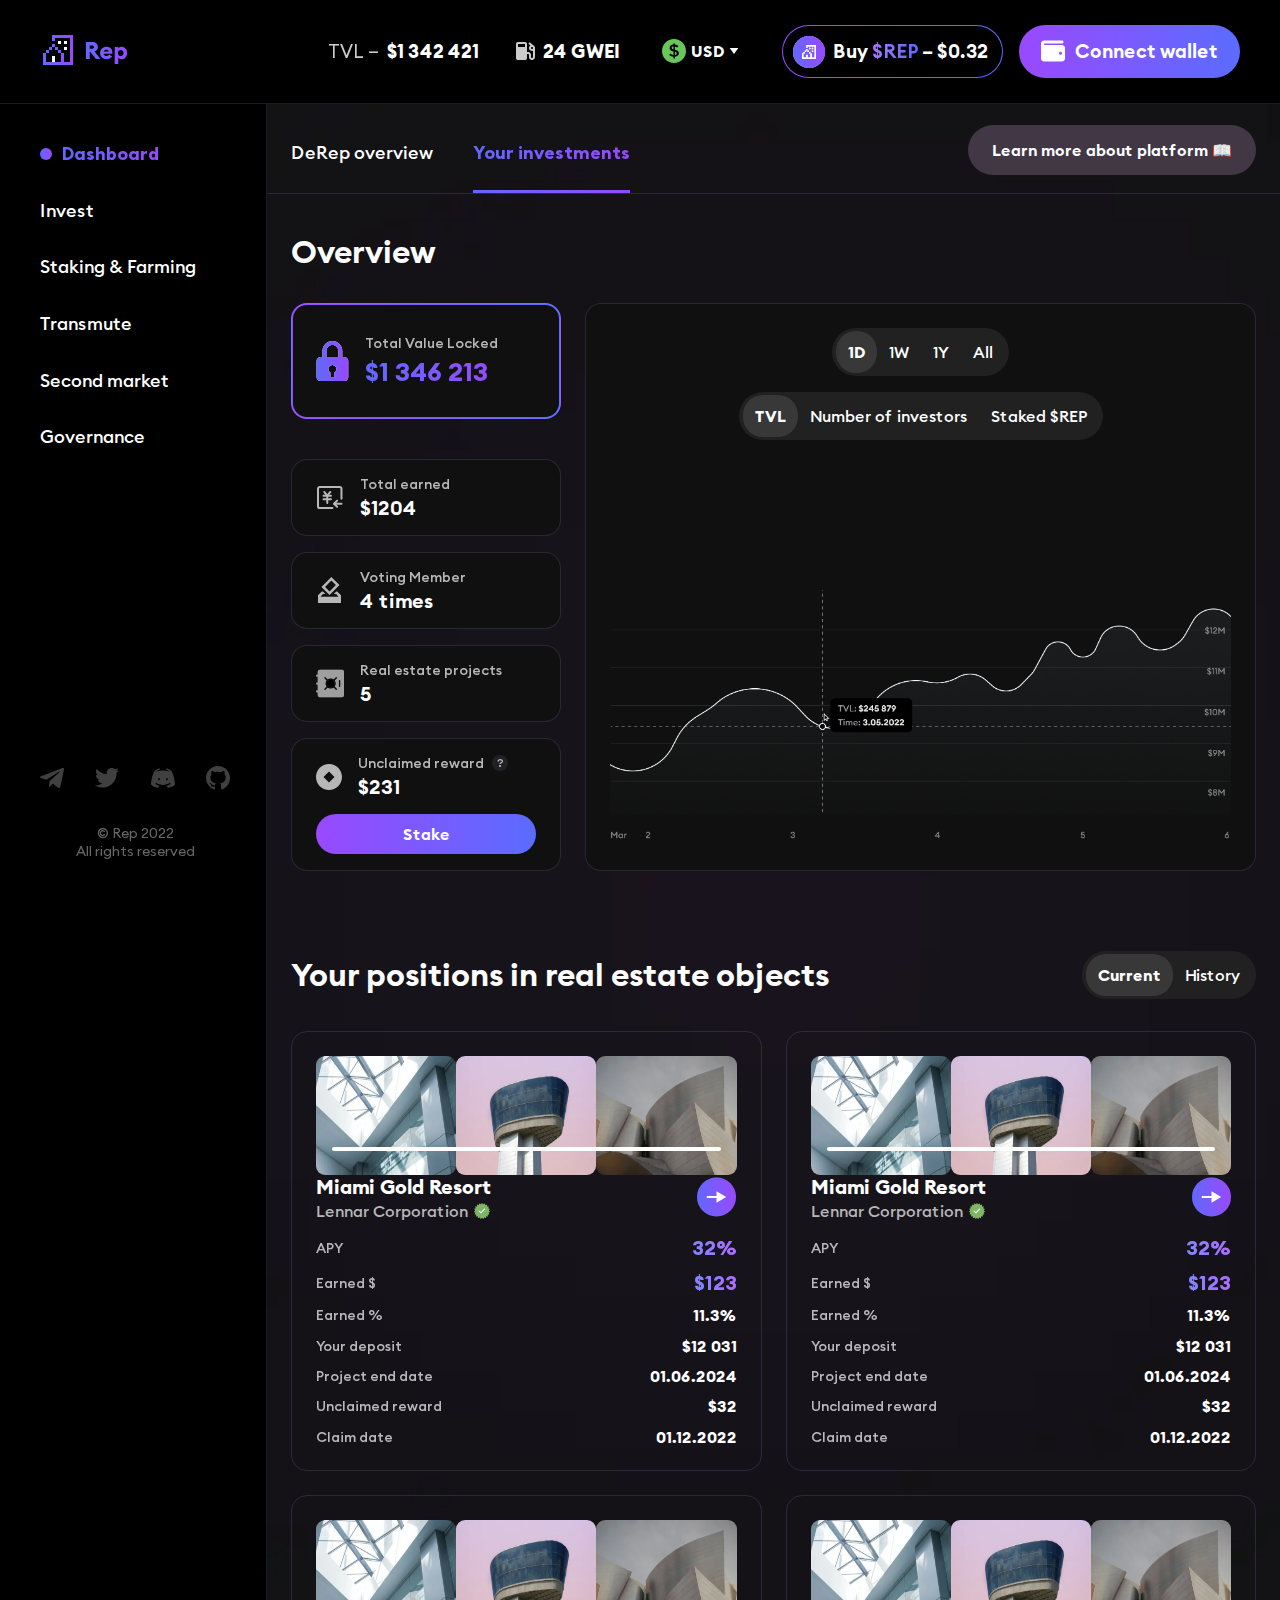
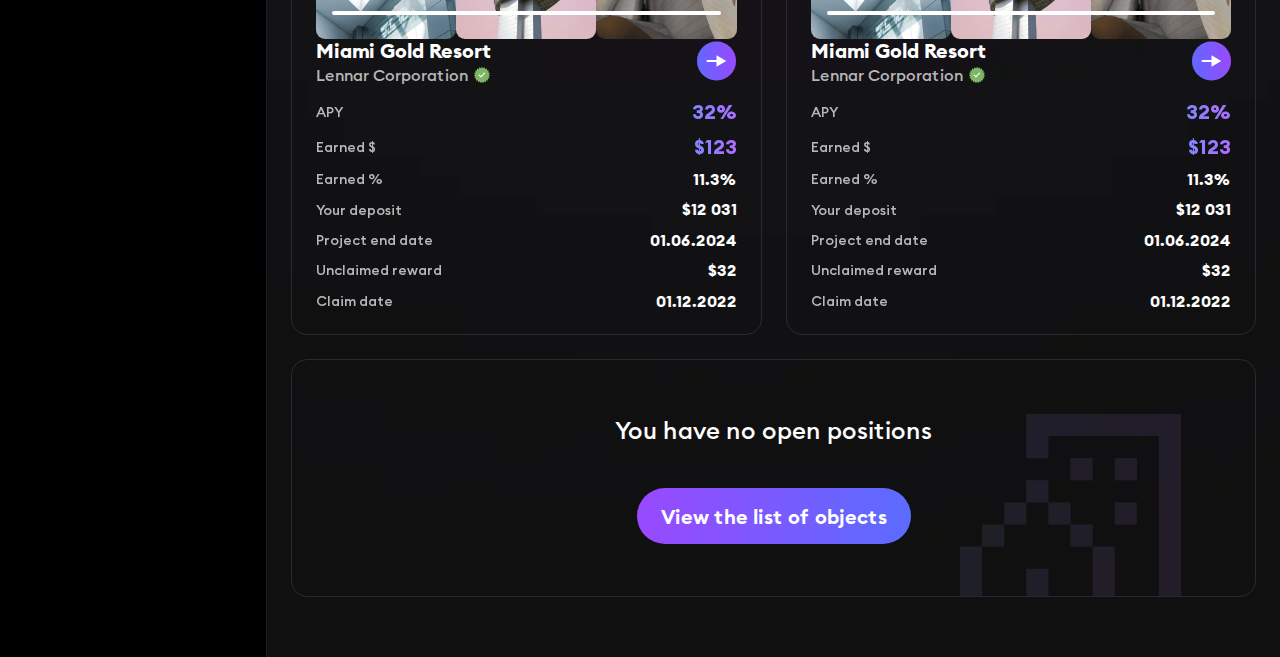
==== commit 38757ef8: "Card slider" ====
--- a/dashboard-investments.html
+++ b/dashboard-investments.html
@@ -5,7 +5,7 @@
 	<meta charset="UTF-8">
 	<meta http-equiv="X-UA-Compatible" content="IE=edge">
 	<meta name="viewport" content="width=device-width, initial-scale=1.0">
-	<link rel="stylesheet" href="./css/style.min.css?_v=20221016152351">
+	<link rel="stylesheet" href="./css/style.min.css?_v=20221019114703">
 	<title>Dashboard</title>
 </head>
 
@@ -303,8 +303,15 @@
 					<div class="cards-gallery__content cards-gallery__content_4col">
 
 						
-							<div class="position-card card">
-	<picture><source srcset="img/card-example-image.webp" type="image/webp"><img class="position-card__image" src="img/card-example-image.jpg" alt=""></picture>
+							<div class="position-card card">	
+	<div class="position-card__slider swiper">		
+		<div class="swiper-wrapper">
+			<picture><source srcset="img/position-card-gallery/image-1.webp" type="image/webp"><img class="position-card__image swiper-slide" src="img/position-card-gallery/image-1.jpg" width="274" height="194" alt=""></picture>
+			<picture><source srcset="img/position-card-gallery/image-2.webp" type="image/webp"><img class="position-card__image swiper-slide" src="img/position-card-gallery/image-2.jpg" width="274" height="194" alt=""></picture>
+			<picture><source srcset="img/position-card-gallery/image-3.webp" type="image/webp"><img class="position-card__image swiper-slide" src="img/position-card-gallery/image-3.jpg" width="274" height="194" alt=""></picture>
+		</div>		
+		<div class="position-card__pagination swiper-pagination"></div>
+	</div>	
 	<div class="card__title-block">
 		<div class="card__name">
 			<h3 class="card__title">Miami Gold Resort</h3>
@@ -344,8 +351,15 @@
 	</div>
 </div>
 						
-							<div class="position-card card">
-	<picture><source srcset="img/card-example-image.webp" type="image/webp"><img class="position-card__image" src="img/card-example-image.jpg" alt=""></picture>
+							<div class="position-card card">	
+	<div class="position-card__slider swiper">		
+		<div class="swiper-wrapper">
+			<picture><source srcset="img/position-card-gallery/image-1.webp" type="image/webp"><img class="position-card__image swiper-slide" src="img/position-card-gallery/image-1.jpg" width="274" height="194" alt=""></picture>
+			<picture><source srcset="img/position-card-gallery/image-2.webp" type="image/webp"><img class="position-card__image swiper-slide" src="img/position-card-gallery/image-2.jpg" width="274" height="194" alt=""></picture>
+			<picture><source srcset="img/position-card-gallery/image-3.webp" type="image/webp"><img class="position-card__image swiper-slide" src="img/position-card-gallery/image-3.jpg" width="274" height="194" alt=""></picture>
+		</div>		
+		<div class="position-card__pagination swiper-pagination"></div>
+	</div>	
 	<div class="card__title-block">
 		<div class="card__name">
 			<h3 class="card__title">Miami Gold Resort</h3>
@@ -385,8 +399,15 @@
 	</div>
 </div>
 						
-							<div class="position-card card">
-	<picture><source srcset="img/card-example-image.webp" type="image/webp"><img class="position-card__image" src="img/card-example-image.jpg" alt=""></picture>
+							<div class="position-card card">	
+	<div class="position-card__slider swiper">		
+		<div class="swiper-wrapper">
+			<picture><source srcset="img/position-card-gallery/image-1.webp" type="image/webp"><img class="position-card__image swiper-slide" src="img/position-card-gallery/image-1.jpg" width="274" height="194" alt=""></picture>
+			<picture><source srcset="img/position-card-gallery/image-2.webp" type="image/webp"><img class="position-card__image swiper-slide" src="img/position-card-gallery/image-2.jpg" width="274" height="194" alt=""></picture>
+			<picture><source srcset="img/position-card-gallery/image-3.webp" type="image/webp"><img class="position-card__image swiper-slide" src="img/position-card-gallery/image-3.jpg" width="274" height="194" alt=""></picture>
+		</div>		
+		<div class="position-card__pagination swiper-pagination"></div>
+	</div>	
 	<div class="card__title-block">
 		<div class="card__name">
 			<h3 class="card__title">Miami Gold Resort</h3>
@@ -426,8 +447,15 @@
 	</div>
 </div>
 						
-							<div class="position-card card">
-	<picture><source srcset="img/card-example-image.webp" type="image/webp"><img class="position-card__image" src="img/card-example-image.jpg" alt=""></picture>
+							<div class="position-card card">	
+	<div class="position-card__slider swiper">		
+		<div class="swiper-wrapper">
+			<picture><source srcset="img/position-card-gallery/image-1.webp" type="image/webp"><img class="position-card__image swiper-slide" src="img/position-card-gallery/image-1.jpg" width="274" height="194" alt=""></picture>
+			<picture><source srcset="img/position-card-gallery/image-2.webp" type="image/webp"><img class="position-card__image swiper-slide" src="img/position-card-gallery/image-2.jpg" width="274" height="194" alt=""></picture>
+			<picture><source srcset="img/position-card-gallery/image-3.webp" type="image/webp"><img class="position-card__image swiper-slide" src="img/position-card-gallery/image-3.jpg" width="274" height="194" alt=""></picture>
+		</div>		
+		<div class="position-card__pagination swiper-pagination"></div>
+	</div>	
 	<div class="card__title-block">
 		<div class="card__name">
 			<h3 class="card__title">Miami Gold Resort</h3>
@@ -479,6 +507,6 @@
 
 		</div>
 	</main>	
-	<script src="./js/app.min.js?_v=20221016152351"></script>
+	<script src="./js/app.min.js?_v=20221019114703"></script>
 </body>
 </html>--- a/css/style.min.css
+++ b/css/style.min.css
@@ -1 +1 @@
-:root{--error-color:#FF4646;--hover-color:#5B6CFF;--table-cnt-width:auto;--slider-width:auto}/*! normalize.css v8.0.1 | MIT License | github.com/necolas/normalize.css */html{line-height:1.15;-webkit-text-size-adjust:100%}body{margin:0}main{display:block}h1{font-size:2em;margin:.67em 0}hr{-webkit-box-sizing:content-box;box-sizing:content-box;height:0;overflow:visible}pre{font-family:monospace,monospace;font-size:1em}a{background-color:transparent}abbr[title]{border-bottom:none;text-decoration:underline;-webkit-text-decoration:underline dotted;text-decoration:underline dotted}b,strong{font-weight:bolder}code,kbd,samp{font-family:monospace,monospace;font-size:1em}small{font-size:80%}sub,sup{font-size:75%;line-height:0;position:relative;vertical-align:baseline}sub{bottom:-.25em}sup{top:-.5em}img{border-style:none}button,input,optgroup,select,textarea{font-family:inherit;font-size:100%;line-height:1.15;margin:0}button,input{overflow:visible}button,select{text-transform:none}[type=button],[type=reset],[type=submit],button{-webkit-appearance:button}[type=button]::-moz-focus-inner,[type=reset]::-moz-focus-inner,[type=submit]::-moz-focus-inner,button::-moz-focus-inner{border-style:none;padding:0}[type=button]:-moz-focusring,[type=reset]:-moz-focusring,[type=submit]:-moz-focusring,button:-moz-focusring{outline:1px dotted ButtonText}fieldset{padding:.35em .75em .625em}legend{-webkit-box-sizing:border-box;box-sizing:border-box;color:inherit;display:table;max-width:100%;padding:0;white-space:normal}progress{vertical-align:baseline}textarea{overflow:auto}[type=checkbox],[type=radio]{-webkit-box-sizing:border-box;box-sizing:border-box;padding:0}[type=number]::-webkit-inner-spin-button,[type=number]::-webkit-outer-spin-button{height:auto}[type=search]{-webkit-appearance:textfield;outline-offset:-2px}[type=search]::-webkit-search-decoration{-webkit-appearance:none}::-webkit-file-upload-button{-webkit-appearance:button;font:inherit}details{display:block}summary{display:list-item}template{display:none}[hidden]{display:none}@font-face{font-family:EuclidCircularB;font-display:swap;src:url(../fonts/EuclidCircularB-Medium.woff2) format("woff2"),url(../fonts/EuclidCircularB-Medium.woff) format("woff"),url(../fonts/EuclidCircularB-Medium.ttf) format("ttf");font-weight:500;font-style:normal}@font-face{font-family:EuclidCircularB;font-display:swap;src:url(../fonts/EuclidCircularB-Bold.woff2) format("woff2"),url(../fonts/EuclidCircularB-Bold.woff) format("woff"),url(../fonts/EuclidCircularB-Bold.ttf) format("ttf");font-weight:700;font-style:normal}@font-face{font-family:EuclidCircularB;font-display:swap;src:url(../fonts/EuclidCircularB-Regular.woff2) format("woff2"),url(../fonts/EuclidCircularB-Regular.woff) format("woff"),url(../fonts/EuclidCircularB-Regular.ttf) format("ttf");font-weight:400;font-style:normal}@font-face{font-family:EuclidCircularB;font-display:swap;src:url(../fonts/EuclidCircularB-SemiBold.woff2) format("woff2"),url(../fonts/EuclidCircularB-SemiBold.woff) format("woff"),url(../fonts/EuclidCircularB-SemiBold.ttf) format("ttf");font-weight:600;font-style:normal}@font-face{font-family:swiper-icons;src:url("data:application/font-woff;charset=utf-8;base64, [base64]//wADZ2x5ZgAAAywAAADMAAAD2MHtryVoZWFkAAABbAAAADAAAAA2E2+eoWhoZWEAAAGcAAAAHwAAACQC9gDzaG10eAAAAigAAAAZAAAArgJkABFsb2NhAAAC0AAAAFoAAABaFQAUGG1heHAAAAG8AAAAHwAAACAAcABAbmFtZQAAA/gAAAE5AAACXvFdBwlwb3N0AAAFNAAAAGIAAACE5s74hXjaY2BkYGAAYpf5Hu/j+W2+MnAzMYDAzaX6QjD6/4//Bxj5GA8AuRwMYGkAPywL13jaY2BkYGA88P8Agx4j+/8fQDYfA1AEBWgDAIB2BOoAeNpjYGRgYNBh4GdgYgABEMnIABJzYNADCQAACWgAsQB42mNgYfzCOIGBlYGB0YcxjYGBwR1Kf2WQZGhhYGBiYGVmgAFGBiQQkOaawtDAoMBQxXjg/wEGPcYDDA4wNUA2CCgwsAAAO4EL6gAAeNpj2M0gyAACqxgGNWBkZ2D4/wMA+xkDdgAAAHjaY2BgYGaAYBkGRgYQiAHyGMF8FgYHIM3DwMHABGQrMOgyWDLEM1T9/w8UBfEMgLzE////P/5//f/V/xv+r4eaAAeMbAxwIUYmIMHEgKYAYjUcsDAwsLKxc3BycfPw8jEQA/[base64]/uznmfPFBNODM2K7MTQ45YEAZqGP81AmGGcF3iPqOop0r1SPTaTbVkfUe4HXj97wYE+yNwWYxwWu4v1ugWHgo3S1XdZEVqWM7ET0cfnLGxWfkgR42o2PvWrDMBSFj/IHLaF0zKjRgdiVMwScNRAoWUoH78Y2icB/yIY09An6AH2Bdu/UB+yxopYshQiEvnvu0dURgDt8QeC8PDw7Fpji3fEA4z/PEJ6YOB5hKh4dj3EvXhxPqH/SKUY3rJ7srZ4FZnh1PMAtPhwP6fl2PMJMPDgeQ4rY8YT6Gzao0eAEA409DuggmTnFnOcSCiEiLMgxCiTI6Cq5DZUd3Qmp10vO0LaLTd2cjN4fOumlc7lUYbSQcZFkutRG7g6JKZKy0RmdLY680CDnEJ+UMkpFFe1RN7nxdVpXrC4aTtnaurOnYercZg2YVmLN/d/gczfEimrE/fs/bOuq29Zmn8tloORaXgZgGa78yO9/cnXm2BpaGvq25Dv9S4E9+5SIc9PqupJKhYFSSl47+Qcr1mYNAAAAeNptw0cKwkAAAMDZJA8Q7OUJvkLsPfZ6zFVERPy8qHh2YER+3i/BP83vIBLLySsoKimrqKqpa2hp6+jq6RsYGhmbmJqZSy0sraxtbO3sHRydnEMU4uR6yx7JJXveP7WrDycAAAAAAAH//wACeNpjYGRgYOABYhkgZgJCZgZNBkYGLQZtIJsFLMYAAAw3ALgAeNolizEKgDAQBCchRbC2sFER0YD6qVQiBCv/H9ezGI6Z5XBAw8CBK/m5iQQVauVbXLnOrMZv2oLdKFa8Pjuru2hJzGabmOSLzNMzvutpB3N42mNgZGBg4GKQYzBhYMxJLMlj4GBgAYow/P/PAJJhLM6sSoWKfWCAAwDAjgbRAAB42mNgYGBkAIIbCZo5IPrmUn0hGA0AO8EFTQAA") format("woff");font-weight:400;font-style:normal}:root{--swiper-theme-color:#007aff}.swiper{margin-left:auto;margin-right:auto;position:relative;overflow:hidden;list-style:none;padding:0;z-index:1}.swiper-vertical>.swiper-wrapper{-webkit-box-orient:vertical;-webkit-box-direction:normal;-ms-flex-direction:column;flex-direction:column}.swiper-wrapper{position:relative;width:100%;height:100%;z-index:1;display:-webkit-box;display:-ms-flexbox;display:flex;-webkit-transition-property:-webkit-transform;transition-property:-webkit-transform;-o-transition-property:transform;transition-property:transform;transition-property:transform,-webkit-transform;-webkit-box-sizing:content-box;box-sizing:content-box}.swiper-android .swiper-slide,.swiper-wrapper{-webkit-transform:translate3d(0,0,0);transform:translate3d(0,0,0)}.swiper-pointer-events{-ms-touch-action:pan-y;touch-action:pan-y}.swiper-pointer-events.swiper-vertical{-ms-touch-action:pan-x;touch-action:pan-x}.swiper-slide{-ms-flex-negative:0;flex-shrink:0;width:100%;height:100%;position:relative;-webkit-transition-property:-webkit-transform;transition-property:-webkit-transform;-o-transition-property:transform;transition-property:transform;transition-property:transform,-webkit-transform}.swiper-slide-invisible-blank{visibility:hidden}.swiper-autoheight,.swiper-autoheight .swiper-slide{height:auto}.swiper-autoheight .swiper-wrapper{-webkit-box-align:start;-ms-flex-align:start;align-items:flex-start;-webkit-transition-property:height,-webkit-transform;transition-property:height,-webkit-transform;-o-transition-property:transform,height;transition-property:transform,height;transition-property:transform,height,-webkit-transform}.swiper-backface-hidden .swiper-slide{-webkit-transform:translateZ(0);transform:translateZ(0);-webkit-backface-visibility:hidden;backface-visibility:hidden}.swiper-3d,.swiper-3d.swiper-css-mode .swiper-wrapper{-webkit-perspective:1200px;perspective:1200px}.swiper-3d .swiper-cube-shadow,.swiper-3d .swiper-slide,.swiper-3d .swiper-slide-shadow,.swiper-3d .swiper-slide-shadow-bottom,.swiper-3d .swiper-slide-shadow-left,.swiper-3d .swiper-slide-shadow-right,.swiper-3d .swiper-slide-shadow-top,.swiper-3d .swiper-wrapper{-webkit-transform-style:preserve-3d;transform-style:preserve-3d}.swiper-3d .swiper-slide-shadow,.swiper-3d .swiper-slide-shadow-bottom,.swiper-3d .swiper-slide-shadow-left,.swiper-3d .swiper-slide-shadow-right,.swiper-3d .swiper-slide-shadow-top{position:absolute;left:0;top:0;width:100%;height:100%;pointer-events:none;z-index:10}.swiper-3d .swiper-slide-shadow{background:rgba(0,0,0,.15)}.swiper-3d .swiper-slide-shadow-left{background-image:-webkit-gradient(linear,right top,left top,from(rgba(0,0,0,.5)),to(rgba(0,0,0,0)));background-image:-o-linear-gradient(right,rgba(0,0,0,.5),rgba(0,0,0,0));background-image:linear-gradient(to left,rgba(0,0,0,.5),rgba(0,0,0,0))}.swiper-3d .swiper-slide-shadow-right{background-image:-webkit-gradient(linear,left top,right top,from(rgba(0,0,0,.5)),to(rgba(0,0,0,0)));background-image:-o-linear-gradient(left,rgba(0,0,0,.5),rgba(0,0,0,0));background-image:linear-gradient(to right,rgba(0,0,0,.5),rgba(0,0,0,0))}.swiper-3d .swiper-slide-shadow-top{background-image:-webkit-gradient(linear,left bottom,left top,from(rgba(0,0,0,.5)),to(rgba(0,0,0,0)));background-image:-o-linear-gradient(bottom,rgba(0,0,0,.5),rgba(0,0,0,0));background-image:linear-gradient(to top,rgba(0,0,0,.5),rgba(0,0,0,0))}.swiper-3d .swiper-slide-shadow-bottom{background-image:-webkit-gradient(linear,left top,left bottom,from(rgba(0,0,0,.5)),to(rgba(0,0,0,0)));background-image:-o-linear-gradient(top,rgba(0,0,0,.5),rgba(0,0,0,0));background-image:linear-gradient(to bottom,rgba(0,0,0,.5),rgba(0,0,0,0))}.swiper-css-mode>.swiper-wrapper{overflow:auto;scrollbar-width:none;-ms-overflow-style:none}.swiper-css-mode>.swiper-wrapper::-webkit-scrollbar{display:none}.swiper-css-mode>.swiper-wrapper>.swiper-slide{scroll-snap-align:start start}.swiper-horizontal.swiper-css-mode>.swiper-wrapper{-ms-scroll-snap-type:x mandatory;scroll-snap-type:x mandatory}.swiper-vertical.swiper-css-mode>.swiper-wrapper{-ms-scroll-snap-type:y mandatory;scroll-snap-type:y mandatory}.swiper-centered>.swiper-wrapper::before{content:"";-ms-flex-negative:0;flex-shrink:0;-webkit-box-ordinal-group:10000;-ms-flex-order:9999;order:9999}.swiper-centered.swiper-horizontal>.swiper-wrapper>.swiper-slide:first-child{-webkit-margin-start:var(--swiper-centered-offset-before);margin-inline-start:var(--swiper-centered-offset-before)}.swiper-centered.swiper-horizontal>.swiper-wrapper::before{height:100%;width:var(--swiper-centered-offset-after)}.swiper-centered.swiper-vertical>.swiper-wrapper>.swiper-slide:first-child{-webkit-margin-before:var(--swiper-centered-offset-before);margin-block-start:var(--swiper-centered-offset-before)}.swiper-centered.swiper-vertical>.swiper-wrapper::before{width:100%;height:var(--swiper-centered-offset-after)}.swiper-centered>.swiper-wrapper>.swiper-slide{scroll-snap-align:center center}.container{display:-webkit-box;display:-ms-flexbox;display:flex;-webkit-box-orient:vertical;-webkit-box-direction:normal;-ms-flex-direction:column;flex-direction:column;min-width:320px;min-height:100vh;background-color:#1e1e26}.header{display:-webkit-box;display:-ms-flexbox;display:flex;-webkit-box-align:center;-ms-flex-align:center;align-items:center;gap:40px;background-color:#000;border-bottom:1px solid rgba(173,182,255,.15);height:104px;padding:0 60px}.header__logo{margin-right:auto}.header__logo img{width:88px}.header__params{display:-webkit-box;display:-ms-flexbox;display:flex;-webkit-box-align:center;-ms-flex-align:center;align-items:center;gap:40px}.header__params-item{display:-webkit-box;display:-ms-flexbox;display:flex;-webkit-box-align:center;-ms-flex-align:center;align-items:center;gap:8px;font-size:20px;color:#fff;white-space:nowrap}.header__params-title{opacity:.8}.header__params-value{font-weight:700}.header__params-img{opacity:.8}.header__cta{display:-webkit-box;display:-ms-flexbox;display:flex;-webkit-box-align:center;-ms-flex-align:center;align-items:center;gap:16px}.header__cta-item{position:relative}.header__cta-btn{display:-webkit-box;display:-ms-flexbox;display:flex;-webkit-box-align:center;-ms-flex-align:center;align-items:center;gap:8px;background-image:-webkit-gradient(linear,left top,right top,from(#9949ff),to(#5b6cff));background-image:-o-linear-gradient(left,#9949ff,#5b6cff);background-image:linear-gradient(to right,#9949ff,#5b6cff);border:none;height:56px;border-radius:28px;position:relative;cursor:pointer;white-space:nowrap;padding:12px 16px 12px 12px}.header__cta-btn::before{content:"";position:absolute;top:1px;left:1px;width:calc(100% - 2px);height:calc(100% - 2px);border-radius:28px;background-color:#000;z-index:2}.header__cta-btn-content{color:#fff;position:relative;font-size:20px;font-weight:600;z-index:3}.header__cta-btn-content span{background:-webkit-gradient(linear,left top,right top,from(#a67aff),to(#6267ff));background:-o-linear-gradient(left,#a67aff,#6267ff);background:linear-gradient(to right,#a67aff,#6267ff);-webkit-background-clip:text;-webkit-text-fill-color:transparent}.header__cta-btn img{position:relative;z-index:3}.header__cta-error{font-size:20px;font-weight:600;color:var(--error-color)}.header__buy-btn{gap:8px}.header__wallet-btn{gap:10px;padding:0 24px}.header__wallet-btn::before{display:none}.header__wallet-btn.active::before{display:block}.header__wallet-btn.hidden{display:none}.header__wallet-btn img{width:24px}.header__cta-item-dropdown{display:-webkit-box;display:-ms-flexbox;display:flex;-webkit-box-orient:vertical;-webkit-box-direction:normal;-ms-flex-direction:column;flex-direction:column;gap:16px;font-size:16px;font-weight:500;background-color:#000;border-radius:19px;border:#191e29 3px solid;width:100%;position:absolute;top:70px;left:0;visibility:hidden;opacity:0;z-index:-1;-webkit-transition:all .2s;-o-transition:all .2s;transition:all .2s;-webkit-transform:translateY(-10px);-ms-transform:translateY(-10px);transform:translateY(-10px);padding:24px;margin:0}.header__cta-item-dropdown::before{content:"";display:block;width:100%;height:14px;position:absolute;top:-17px;left:0}.header__cta-item-dropdown_single{text-align:center;padding:14px 24px}.header__cta-item-dropdown li{width:100%}.header__cta-item-dropdown a{text-decoration:none;color:#fff;width:100%;-webkit-transition:all .1s;-o-transition:all .1s;transition:all .1s}.header__cta-item-dropdown a:hover{color:var(--hover-color)}.header__cta-item:hover .header__cta-item-dropdown{visibility:visible;opacity:1;z-index:1;-webkit-transform:translateY(0);-ms-transform:translateY(0);transform:translateY(0)}.navigation{-webkit-box-flex:0;-ms-flex:none;flex:none;background-color:#000;border-right:1px solid rgba(173,182,255,.15);padding:40px 80px 50px 60px}.navigation__bottom{width:190px;position:fixed;bottom:40px}.main{display:-webkit-box;display:-ms-flexbox;display:flex;-webkit-box-align:stretch;-ms-flex-align:stretch;align-items:stretch;-webkit-box-flex:1;-ms-flex:1;flex:1}.main-menu ul{display:-webkit-box;display:-ms-flexbox;display:flex;-webkit-box-orient:vertical;-webkit-box-direction:normal;-ms-flex-direction:column;flex-direction:column;gap:48px;padding:0;margin:0 0 50px}.main-menu_mobile ul{-webkit-box-align:center;-ms-flex-align:center;align-items:center;gap:2.8vh;-webkit-transform:translateY(50px);-ms-transform:translateY(50px);transform:translateY(50px);-webkit-transition:all .5s;-o-transition:all .5s;transition:all .5s;padding:35px 0 42px;margin:0}.mobile-menu.active .main-menu_mobile ul{-webkit-transform:translateY(0);-ms-transform:translateY(0);transform:translateY(0)}.main-menu__item{font-size:20px;font-weight:500}.main-menu__item a{color:#fff;text-decoration:none;-webkit-transition:all .1s;-o-transition:all .1s;transition:all .1s}.main-menu__item a:hover{color:var(--hover-color)}.main-menu__item.active{display:-webkit-box;display:-ms-flexbox;display:flex;-webkit-box-align:center;-ms-flex-align:center;align-items:center;gap:10px;font-weight:700}.main-menu__item.active::before{content:"";width:12px;height:12px;border-radius:50%;background:-o-linear-gradient(182.83deg,#9949ff 0,#5b6cff 110.14%),-o-linear-gradient(182.83deg,#8349ff 0,#ff5bdb 110.14%);background:linear-gradient(267.17deg,#9949ff 0,#5b6cff 110.14%),linear-gradient(267.17deg,#8349ff 0,#ff5bdb 110.14%)}.main-menu__item.active a{background:-o-linear-gradient(183deg,#9949ff 0,#5b6cff 110.14%);background:linear-gradient(267deg,#9949ff 0,#5b6cff 110.14%);-webkit-background-clip:text;-webkit-text-fill-color:transparent}.main-menu_mobile .main-menu__item.active::before{display:none}.select{position:relative}.select__button{display:-webkit-box;display:-ms-flexbox;display:flex;-webkit-box-align:center;-ms-flex-align:center;align-items:center;color:#fff}.select__button::after{content:"";-webkit-transition:all .2s;-o-transition:all .2s;transition:all .2s}.select:not(.disabled) .select__button:hover::after{-webkit-transform:rotate(.5turn) translateY(1px);-ms-transform:rotate(.5turn) translateY(1px);transform:rotate(.5turn) translateY(1px)}.select.disabled .select__button{cursor:auto}.select_small .select__button{background:0 0;border:none;font-size:20px;font-weight:700;gap:5px;cursor:pointer}.select_small .select__button::after{content:"";width:10px;height:8px;background:url(../img/dropdown-arrow.svg) no-repeat center;background-size:contain}.select_regular .select__button{display:-webkit-box;display:-ms-flexbox;display:flex;-webkit-box-align:center;-ms-flex-align:center;align-items:center;-webkit-box-pack:justify;-ms-flex-pack:justify;justify-content:space-between;height:56px;width:100%;min-width:200px;border-radius:28px;border:0;background-color:#212121;border:#212121 1px solid;font-size:20px;color:#fff;outline:0;-webkit-transition:all .1s;-o-transition:all .1s;transition:all .1s;cursor:pointer;padding:0 24px}.select_regular .select__button::after{content:"";width:12px;height:7px;background:url(../img/dropdown-arrow_gray.svg) no-repeat center;-webkit-transition:all .2s;-o-transition:all .2s;transition:all .2s}.select_regular .select__button::-webkit-input-placeholder{opacity:.4}.select_regular .select__button::-moz-placeholder{opacity:.4}.select_regular .select__button:-ms-input-placeholder{opacity:.4}.select_regular .select__button::-ms-input-placeholder{opacity:.4}.select_regular .select__button::placeholder{opacity:.4}.select_regular .select__button:focus{border:#306fdb 1px solid}.select__dropdown{display:-webkit-box;display:-ms-flexbox;display:flex;-webkit-box-orient:vertical;-webkit-box-direction:normal;-ms-flex-direction:column;flex-direction:column;gap:16px;font-size:16px;font-weight:500;background-color:#000;border-radius:19px;border:#191e29 3px solid;width:100%;min-width:-webkit-fit-content;min-width:-moz-fit-content;min-width:fit-content;position:absolute;top:70px;left:0;visibility:hidden;opacity:0;z-index:-1;-webkit-transition:all .2s;-o-transition:all .2s;transition:all .2s;-webkit-transform:translateY(-10px);-ms-transform:translateY(-10px);transform:translateY(-10px);padding:24px;margin:0}.select__dropdown::before{content:"";display:block;width:100%;height:14px;position:absolute;top:-17px;left:0}.select__dropdown_single{text-align:center;padding:14px 24px}.select__dropdown li{display:-webkit-box;display:-ms-flexbox;display:flex;-webkit-box-align:center;-ms-flex-align:center;align-items:center;gap:8px;width:100%;list-style:none;font-weight:500;font-size:20px;color:#fff;cursor:pointer}.select__dropdown li img{width:24px}.select__dropdown a{text-decoration:none;color:#fff;width:100%;-webkit-transition:all .1s;-o-transition:all .1s;transition:all .1s}.select__dropdown a:hover{color:var(--hover-color)}.select_small .select__dropdown{top:40px}.select_small .select__dropdown_mobile{top:0}.select:not(.disabled):hover .select__dropdown{visibility:visible;opacity:1;z-index:999;-webkit-transform:translateY(0);-ms-transform:translateY(0);transform:translateY(0)}.select:hover .select__dropdown_mobile{-webkit-transform:translateY(-100%);-ms-transform:translateY(-100%);transform:translateY(-100%)}.no-webp .content{background-image:url(../img/content-bg.jpg)}.content{-webkit-box-flex:1;-ms-flex:auto;flex:auto;background-repeat:no-repeat;background-size:cover;padding-bottom:60px}.content_no-header{padding-top:56px}.content__header{display:-webkit-box;display:-ms-flexbox;display:flex;-webkit-box-align:end;-ms-flex-align:end;align-items:flex-end;height:90px;border-bottom:1px solid rgba(173,182,255,.1490196078);margin-bottom:56px}.content__header-cnt{display:-webkit-box;display:-ms-flexbox;display:flex;-webkit-box-pack:justify;-ms-flex-pack:justify;justify-content:space-between}.content__header-btn{display:-webkit-box;display:-ms-flexbox;display:flex;-webkit-box-align:center;-ms-flex-align:center;align-items:center;height:56px;background-color:#413745;font-weight:600;font-size:20px;color:#fff;border:none;border-radius:28px;position:relative;top:-18px;cursor:pointer;padding:0 24px}.page-tabs{display:-webkit-box;display:-ms-flexbox;display:flex;gap:40px;position:relative}.page-tabs__item{display:-webkit-box;display:-ms-flexbox;display:flex;-webkit-box-orient:vertical;-webkit-box-direction:normal;-ms-flex-direction:column;flex-direction:column;-webkit-box-pack:justify;-ms-flex-pack:justify;justify-content:space-between;font-weight:500;font-size:20px;text-decoration:none;color:#fff;cursor:pointer;-webkit-transition:all .1s;-o-transition:all .1s;transition:all .1s;padding-bottom:26px}.page-tabs__item:hover{color:var(--hover-color)}.page-tabs__item.active{font-weight:700;background:-o-linear-gradient(182.83deg,#9949ff 0,#5b6cff 110.14%);background:linear-gradient(267.17deg,#9949ff 0,#5b6cff 110.14%);-webkit-background-clip:text;-webkit-text-fill-color:transparent;cursor:auto}.page-tabs__item.active::after{content:"";width:100%;height:3px;background:-o-linear-gradient(182.83deg,#9949ff 0,#5b6cff 110.14%),#fff;background:linear-gradient(267.17deg,#9949ff 0,#5b6cff 110.14%),#fff;margin-bottom:-26px}.dashboard{margin-bottom:80px}.dashboard__content{display:-webkit-box;display:-ms-flexbox;display:flex;gap:40px}.dashboard__widgets{display:-webkit-box;display:-ms-flexbox;display:flex;-webkit-box-orient:vertical;-webkit-box-direction:normal;-ms-flex-direction:column;flex-direction:column;-webkit-box-pack:justify;-ms-flex-pack:justify;justify-content:space-between;-webkit-box-flex:0;-ms-flex:none;flex:none;gap:16px;width:270px}.dashboard__widget{display:-webkit-box;display:-ms-flexbox;display:flex;-webkit-box-align:center;-ms-flex-align:center;align-items:center;gap:16px;background-color:#101010;border:1px solid rgba(173,182,255,.1490196078);border-radius:16px;width:100%;position:relative;padding:16px 24px}.dashboard__widget_vert{display:-webkit-box;display:-ms-flexbox;display:flex;-webkit-box-orient:vertical;-webkit-box-direction:normal;-ms-flex-direction:column;flex-direction:column;-webkit-box-align:start;-ms-flex-align:start;align-items:flex-start;gap:16px}.dashboard__widget-content{display:-webkit-box;display:-ms-flexbox;display:flex;-webkit-box-orient:vertical;-webkit-box-direction:normal;-ms-flex-direction:column;flex-direction:column;gap:4px;position:relative;z-index:3}.dashboard__widget-container{display:-webkit-box;display:-ms-flexbox;display:flex;-webkit-box-align:center;-ms-flex-align:center;align-items:center;gap:16px}.dashboard__widget_primary .dashboard__widget-content{gap:6px}.dashboard__widget-icon{position:relative;z-index:3}.dashboard__widget-title{display:-webkit-box;display:-ms-flexbox;display:flex;-webkit-box-align:center;-ms-flex-align:center;align-items:center;gap:8px;font-weight:500;font-size:16px;opacity:.7;color:#fff}.dashboard__widget-value{display:-webkit-box;display:-ms-flexbox;display:flex;-webkit-box-align:center;-ms-flex-align:center;align-items:center;gap:6px;font-weight:600;font-size:24px;color:#fff}.dashboard__widget_primary .dashboard__widget-value{font-weight:700;font-size:32px;background:-o-linear-gradient(182.83deg,#9949ff 0,#5b6cff 110.14%);background:linear-gradient(267.17deg,#9949ff 0,#5b6cff 110.14%);-webkit-background-clip:text;-webkit-text-fill-color:transparent;background-clip:text;text-fill-color:transparent}.dashboard__widget_primary{background-image:-webkit-gradient(linear,left top,right top,from(#9949ff),to(#5b6cff));background-image:-o-linear-gradient(left,#9949ff,#5b6cff);background-image:linear-gradient(to right,#9949ff,#5b6cff);height:127px;margin-bottom:24px}.dashboard__widget_primary::before{content:"";position:absolute;top:1px;left:1px;width:calc(100% - 2px);height:calc(100% - 2px);border-radius:14px;background-color:#101010;z-index:2}.dashboard__viewbox{display:-webkit-box;display:-ms-flexbox;display:flex;-webkit-box-orient:vertical;-webkit-box-direction:normal;-ms-flex-direction:column;flex-direction:column;-webkit-box-pack:justify;-ms-flex-pack:justify;justify-content:space-between;-webkit-box-flex:1;-ms-flex:auto;flex:auto;border-radius:16px;background-color:#101010;border:rgba(173,182,255,.1490196078) 1px solid;padding:32px}.dashboard__viewbox-header{display:-webkit-box;display:-ms-flexbox;display:flex;-webkit-box-align:center;-ms-flex-align:center;align-items:center;-webkit-box-pack:justify;-ms-flex-pack:justify;justify-content:space-between;margin-bottom:32px}.dashboard__viewbox-content{width:100%;overflow-x:scroll}.dashboard__viewbox-content::-webkit-scrollbar{display:none}.dashboard__viewbox-content img{width:100%}.text-link{position:relative;font-weight:500;font-size:16px;background:-o-linear-gradient(bottom,rgba(255,255,255,.3),rgba(255,255,255,.3)),-o-linear-gradient(182.83deg,#9949ff 0,#5b6cff 110.14%);background:linear-gradient(0deg,rgba(255,255,255,.3),rgba(255,255,255,.3)),linear-gradient(267.17deg,#9949ff 0,#5b6cff 110.14%);-webkit-background-clip:text;-webkit-text-fill-color:transparent;background-clip:text;text-fill-color:transparent}.text-link:after{content:"";height:1px;width:100%;background:-o-linear-gradient(bottom,rgba(255,255,255,.3),rgba(255,255,255,.3)),-o-linear-gradient(182.83deg,#9949ff 0,#5b6cff 110.14%);background:linear-gradient(0deg,rgba(255,255,255,.3),rgba(255,255,255,.3)),linear-gradient(267.17deg,#9949ff 0,#5b6cff 110.14%);position:absolute;left:0;bottom:0}.filter{display:-webkit-box;display:-ms-flexbox;display:flex;-webkit-box-align:center;-ms-flex-align:center;align-items:center;height:48px;width:-webkit-fit-content;width:-moz-fit-content;width:fit-content;background-color:#212121;border-radius:24px;padding:4px}.filter__input{visibility:hidden;opacity:0;z-index:-1;width:1px;height:1px;position:absolute}.filter__button{display:-webkit-box;display:-ms-flexbox;display:flex;-webkit-box-align:center;-ms-flex-align:center;align-items:center;-webkit-box-pack:center;-ms-flex-pack:center;justify-content:center;border-radius:20px;font-weight:500;font-size:16px;color:#fff;cursor:pointer;white-space:nowrap;padding:12px}.filter__input:checked+.filter__button{background-color:#383838;font-weight:700;cursor:auto}.menu-button{-webkit-box-flex:0;-ms-flex:none;flex:none;width:40px;height:40px;border-radius:50%;border:none;background:#3e3e3e url(../img/menu-icon.svg) no-repeat center;cursor:pointer}.menu-button.active{background-image:url(../img/menu-close-icon.svg)}.mobile-menu{display:-webkit-box;display:-ms-flexbox;display:flex;-webkit-box-orient:vertical;-webkit-box-direction:normal;-ms-flex-direction:column;flex-direction:column;-webkit-box-pack:justify;-ms-flex-pack:justify;justify-content:space-between;width:100%;height:calc(100vh - 70px);background-color:#000;position:fixed;bottom:0;left:0;visibility:hidden;opacity:0;-webkit-transition:all .3s;-o-transition:all .3s;transition:all .3s;z-index:-1}.mobile-menu.active{visibility:visible;opacity:1;z-index:999}.mobile-menu__params{display:-webkit-box;display:-ms-flexbox;display:flex;-webkit-box-orient:vertical;-webkit-box-direction:normal;-ms-flex-direction:column;flex-direction:column;-webkit-box-align:center;-ms-flex-align:center;align-items:center;gap:20px;background-color:#141221;padding:22px 0}.mobile-menu__params-item{display:-webkit-box;display:-ms-flexbox;display:flex;-webkit-box-align:center;-ms-flex-align:center;align-items:center;gap:8px;font-size:16px;color:#fff;white-space:nowrap}.mobile-menu__params-title{opacity:.8}.mobile-menu__params-value{font-weight:700}.mobile-menu__params-img{opacity:.8}.mobile-menu__cta-item{position:relative}.mobile-menu__cta-item-dropdown{display:-webkit-box;display:-ms-flexbox;display:flex;-webkit-box-orient:vertical;-webkit-box-direction:normal;-ms-flex-direction:column;flex-direction:column;gap:16px;font-size:16px;font-weight:500;background-color:#000;border-radius:19px;border:#191e29 3px solid;width:100%;position:absolute;top:70px;left:0;visibility:hidden;opacity:0;z-index:-1;-webkit-transition:all .2s;-o-transition:all .2s;transition:all .2s;-webkit-transform:translateY(-10px);-ms-transform:translateY(-10px);transform:translateY(-10px);padding:24px;margin:0}.mobile-menu__cta-item-dropdown::before{content:"";display:block;width:100%;height:14px;position:absolute;top:-17px;left:0}.mobile-menu__cta-item-dropdown_single{text-align:center;padding:14px 24px}.mobile-menu__cta-item-dropdown li{width:100%}.mobile-menu__cta-item-dropdown a{text-decoration:none;color:#fff;width:100%;-webkit-transition:all .1s;-o-transition:all .1s;transition:all .1s}.mobile-menu__cta-item-dropdown a:hover{color:var(--hover-color)}.mobile-menu__buy-btn{display:-webkit-box;display:-ms-flexbox;display:flex;-webkit-box-align:center;-ms-flex-align:center;align-items:center;gap:8px;background-image:-webkit-gradient(linear,left top,right top,from(#9949ff),to(#5b6cff));background-image:-o-linear-gradient(left,#9949ff,#5b6cff);background-image:linear-gradient(to right,#9949ff,#5b6cff);border:none;height:40px;border-radius:28px;position:relative;cursor:pointer;white-space:nowrap;padding:3px 16px 3px 3px}.mobile-menu__buy-btn::before{content:"";position:absolute;top:1px;left:1px;width:calc(100% - 2px);height:calc(100% - 2px);border-radius:28px;background-color:#141221;z-index:2}.mobile-menu__buy-btn-content{color:#fff;position:relative;font-size:16px;font-weight:600;z-index:3}.mobile-menu__buy-btn-content span{background-image:-webkit-gradient(linear,left top,right top,from(#c580cf),to(#9269d2));background-image:-o-linear-gradient(left,#c580cf,#9269d2);background-image:linear-gradient(to right,#c580cf,#9269d2);-webkit-background-clip:text;-webkit-text-fill-color:transparent}.mobile-menu__buy-btn img{position:relative;z-index:3}.mobile-menu__cta-error{font-size:20px;font-weight:600;color:var(--error-color)}.page-title{color:#fff;font-weight:600;font-size:32px;margin:0 0 32px}.cards-gallery__header{display:-webkit-box;display:-ms-flexbox;display:flex;-webkit-box-align:center;-ms-flex-align:center;align-items:center;-webkit-box-pack:justify;-ms-flex-pack:justify;justify-content:space-between;margin-bottom:32px}.cards-gallery__header .page-title{margin:0}.cards-gallery__content{display:-ms-grid;display:grid;gap:24px}.cards-gallery__content_4col{-ms-grid-columns:(1fr)[4];grid-template-columns:repeat(4,1fr)}.cards-gallery__empty{display:-webkit-box;display:-ms-flexbox;display:flex;-webkit-box-align:center;-ms-flex-align:center;align-items:center;-webkit-box-pack:center;-ms-flex-pack:center;justify-content:center;-webkit-box-orient:vertical;-webkit-box-direction:normal;-ms-flex-direction:column;flex-direction:column;border:1px solid #282934;border-radius:16px;grid-column:1/-1;height:238px;background:url(../img/empty-block-bg.svg) no-repeat 90% bottom}.cards-gallery__empty-title{font-weight:500;font-size:24px;line-height:1.5;color:#fff;text-align:center;margin:0 0 40px}.position-card__image{width:100%;border-radius:9px;margin-bottom:16px}.card{border-radius:16px;border:rgba(173,182,255,.1490196078) 1px solid;padding:24px}.card__title-block{display:-webkit-box;display:-ms-flexbox;display:flex;-webkit-box-align:center;-ms-flex-align:center;align-items:center;-webkit-box-pack:justify;-ms-flex-pack:justify;justify-content:space-between;margin-bottom:16px}.card__title{color:#fff;font-weight:700;font-size:20px;margin:0 0 4px}.card__subtitle{display:-webkit-box;display:-ms-flexbox;display:flex;-webkit-box-align:center;-ms-flex-align:center;align-items:center;gap:6px;font-weight:500;font-size:16px;color:#b7b7b7}.card__subtitle_badge::after{content:"";width:16px;height:16px;background:url(../img/success-badge.svg) no-repeat center;background-size:contain}.card__enter-btn{width:40px;height:40px;border:none;background:url(../img/enter-icon.svg) no-repeat center;background-size:contain;cursor:pointer}.card__params{display:-webkit-box;display:-ms-flexbox;display:flex;-webkit-box-orient:vertical;-webkit-box-direction:normal;-ms-flex-direction:column;flex-direction:column;gap:12px}.card__params-item{display:-webkit-box;display:-ms-flexbox;display:flex;-webkit-box-align:center;-ms-flex-align:center;align-items:center;-webkit-box-pack:justify;-ms-flex-pack:justify;justify-content:space-between}.card__params-item-name{display:-webkit-box;display:-ms-flexbox;display:flex;-webkit-box-align:center;-ms-flex-align:center;align-items:center;gap:4px;color:#fff;opacity:.7;font-weight:500;font-size:14px}.card__params-item-value{font-weight:700;font-size:16px;color:#fff}.card__params-item-value_primary{font-weight:700;font-size:20px;background:-o-linear-gradient(bottom,rgba(255,255,255,.2),rgba(255,255,255,.2)),-o-linear-gradient(182.83deg,#9949ff 0,#5b6cff 110.14%);background:linear-gradient(0deg,rgba(255,255,255,.2),rgba(255,255,255,.2)),linear-gradient(267.17deg,#9949ff 0,#5b6cff 110.14%);-webkit-background-clip:text;-webkit-text-fill-color:transparent;background-clip:text;text-fill-color:transparent}.social-links{display:-webkit-box;display:-ms-flexbox;display:flex;-webkit-box-align:center;-ms-flex-align:center;align-items:center;-webkit-box-pack:justify;-ms-flex-pack:justify;justify-content:space-between;width:100%;margin-bottom:32px}.social-links a{opacity:.25;-webkit-transition:all .1s;-o-transition:all .1s;transition:all .1s}.social-links a:hover{opacity:1}.copyrights{display:-webkit-box;display:-ms-flexbox;display:flex;-webkit-box-pack:center;-ms-flex-pack:center;justify-content:center;font-weight:400;font-size:16px;line-height:1.25;text-align:center;color:#fff;opacity:.4}.btn{display:-webkit-box;display:-ms-flexbox;display:flex;-webkit-box-align:center;-ms-flex-align:center;align-items:center;gap:8px;background-image:-webkit-gradient(linear,left top,right top,from(#9949ff),to(#5b6cff));background-image:-o-linear-gradient(left,#9949ff,#5b6cff);background-image:linear-gradient(to right,#9949ff,#5b6cff);color:#fff;font-weight:600;font-size:20px;text-decoration:none;border:none;height:56px;border-radius:28px;position:relative;cursor:pointer;white-space:nowrap;padding:0 24px}.btn_small{height:40px;width:100%;font-size:16px;-webkit-box-pack:center;-ms-flex-pack:center;justify-content:center}.btn_secondary::before{content:"";height:54px;width:calc(100% - 2px);border-radius:28px;background-color:#101010;position:absolute;top:1px;left:1px;z-index:1}.btn_secondary span{position:relative;z-index:2}.btn_wide{width:100%;-webkit-box-pack:center;-ms-flex-pack:center;justify-content:center}.widgets{display:-webkit-box;display:-ms-flexbox;display:flex;-webkit-box-orient:vertical;-webkit-box-direction:normal;-ms-flex-direction:column;flex-direction:column}.widgets_hor{-webkit-box-orient:horizontal;-webkit-box-direction:normal;-ms-flex-direction:row;flex-direction:row;gap:24px;margin-bottom:56px}.widgets_hor .widget{height:127px}.widget{display:-webkit-box;display:-ms-flexbox;display:flex;-webkit-box-align:center;-ms-flex-align:center;align-items:center;gap:16px;background-color:#101010;border:1px solid rgba(173,182,255,.1490196078);border-radius:16px;width:100%;position:relative;padding:16px 24px}.widget_large{padding:32px}.widget__header{width:100%;border-bottom:1px solid rgba(173,182,255,.15);margin-bottom:32px}.widget__content{display:-webkit-box;display:-ms-flexbox;display:flex;-webkit-box-orient:vertical;-webkit-box-direction:normal;-ms-flex-direction:column;flex-direction:column;gap:4px;position:relative;width:100%;z-index:3}.widget_primary .widget__content{gap:6px}.widget__icon{position:relative;z-index:3}.widget__title{display:-webkit-box;display:-ms-flexbox;display:flex;-webkit-box-align:center;-ms-flex-align:center;align-items:center;gap:4px;font-weight:500;font-size:16px;min-height:18px;opacity:.7;color:#fff}.widget__value{display:-webkit-box;display:-ms-flexbox;display:flex;-webkit-box-align:center;-ms-flex-align:center;align-items:center;gap:6px;font-weight:600;font-size:24px;color:#fff}.widget__value-gray{font-weight:500;font-size:24px;opacity:.4}.widget_primary .widget__value{font-weight:700;font-size:32px;background:-o-linear-gradient(182.83deg,#9949ff 0,#5b6cff 110.14%);background:linear-gradient(267.17deg,#9949ff 0,#5b6cff 110.14%);-webkit-background-clip:text;-webkit-text-fill-color:transparent;background-clip:text;text-fill-color:transparent}.widget_primary{background-image:-webkit-gradient(linear,left top,right top,from(#9949ff),to(#5b6cff));background-image:-o-linear-gradient(left,#9949ff,#5b6cff);background-image:linear-gradient(to right,#9949ff,#5b6cff);height:127px;margin-bottom:24px}.widget_primary::before{content:"";position:absolute;top:1px;left:1px;width:calc(100% - 2px);height:calc(100% - 2px);border-radius:14px;background-color:#101010;z-index:2}.widget__button{width:100%;-webkit-box-pack:center;-ms-flex-pack:center;justify-content:center}.widget__subscription{font-weight:500;font-size:12px;line-height:1.25;color:#707070}.widget__subscription b{color:#fff}.object-page{display:-ms-grid;display:grid;-ms-grid-columns:56% 44%;grid-template-columns:56% 44%;-webkit-box-align:start;-ms-flex-align:start;align-items:flex-start;gap:60px}.object-page__content{overflow-x:hidden}.object-page__slider{width:100%;position:relative;margin-bottom:32px}.object-page__title-block{display:-webkit-box;display:-ms-flexbox;display:flex;-webkit-box-orient:vertical;-webkit-box-direction:normal;-ms-flex-direction:column;flex-direction:column;gap:6px;margin-bottom:16px}.object-page__title-block .page-title{margin:0}.object-page__subtitle{display:-webkit-box;display:-ms-flexbox;display:flex;-webkit-box-align:center;-ms-flex-align:center;align-items:center;gap:6px;font-weight:500;font-size:16px;background:-o-linear-gradient(bottom,rgba(255,255,255,.2),rgba(255,255,255,.2)),-o-linear-gradient(182.83deg,#9949ff 0,#5b6cff 110.14%);background:linear-gradient(0deg,rgba(255,255,255,.2),rgba(255,255,255,.2)),linear-gradient(267.17deg,#9949ff 0,#5b6cff 110.14%);-webkit-background-clip:text;-webkit-text-fill-color:transparent;background-clip:text;text-fill-color:transparent}.object-page__subtitle::after{content:"";width:16px;height:16px;background:url(../img/success-badge.svg) no-repeat center;background-size:contain}.object-page__description{margin:0 0 32px}.object-page__widgets{display:-ms-grid;display:grid;-ms-grid-columns:(1fr)[2];grid-template-columns:repeat(2,1fr);gap:24px;margin-bottom:32px}.object-page__widget{display:-webkit-box;display:-ms-flexbox;display:flex;-webkit-box-orient:vertical;-webkit-box-direction:normal;-ms-flex-direction:column;flex-direction:column;-webkit-box-pack:center;-ms-flex-pack:center;justify-content:center;gap:4px;height:100px;border-radius:16px;background-color:#101010;border:rgba(173,182,255,.1490196078) 1px solid;color:#fff;padding:0 24px}.object-page__widget-title{font-weight:500;font-size:16px;opacity:.7}.object-page__widget-value{display:-webkit-box;display:-ms-flexbox;display:flex;-webkit-box-align:center;-ms-flex-align:center;align-items:center;gap:8px;font-weight:700;font-size:20px}.object-page__widget-value span{opacity:.4;font-weight:500}.object-page__widget-flag{height:20px}.object-page__documents{position:relative;border:1px solid #282934;background:url(../img/empty-block-bg.svg) no-repeat 95% bottom;background-size:139px;padding:24px 32px;margin-bottom:32px}.object-page__documents::after{content:"";width:38px;height:38px;background:#282934 url(../img/corner-image.svg) no-repeat right top;background-size:contain;position:absolute;top:-1px;right:-1px}.object-page__documents-title{display:-webkit-box;display:-ms-flexbox;display:flex;-webkit-box-align:baseline;-ms-flex-align:baseline;align-items:baseline;gap:16px;margin:0 0 20px}.object-page__about{border-bottom:1px solid #282934;padding-bottom:32px;margin-bottom:32px}.object-page__about-title{margin:0 0 16px}.object-page__transaction-docs{border-bottom:1px solid #282934;padding-bottom:32px;margin-bottom:32px}.object-page__transaction-docs-title{margin:0 0 16px}.object-page__transaction-docs-subtitle{display:block;margin-bottom:20px}.object-page__team{border-bottom:1px solid #282934;padding-bottom:32px;margin-bottom:32px}.object-page__team-title{margin:0 0 24px}.object-page__partners-title{margin:0 0 24px}.object-page__partners-list{display:-ms-grid;display:grid;-ms-grid-columns:(1fr)[2];grid-template-columns:repeat(2,1fr);gap:24px}.object-page__partners-list img{height:60px;max-width:100%}.object-page__params{background:-webkit-gradient(linear,left bottom,left top,from(#101010),to(#101010)),rgba(0,0,0,.01);background:-o-linear-gradient(bottom,#101010,#101010),rgba(0,0,0,.01);background:linear-gradient(0deg,#101010,#101010),rgba(0,0,0,.01);border:1px solid rgba(173,182,255,.15);border-radius:16px;padding:32px 40px 40px}.object-page__params-header{border-bottom:1px solid rgba(173,182,255,.15);margin-bottom:32px}.object-page__params-input{margin-bottom:26px}.object-page__params-progress{margin-bottom:24px}.object-page__params-checkbox{display:-webkit-box;display:-ms-flexbox;display:flex;-webkit-box-align:center;-ms-flex-align:center;align-items:center;-webkit-box-pack:center;-ms-flex-pack:center;justify-content:center;gap:12px}.object-page__params-checkbox-text{color:#fff;font-weight:500;font-size:16px}.object-page__params-cta{-webkit-box-pack:center;-ms-flex-pack:center;justify-content:center;gap:10px;width:100%;margin-bottom:34px}.object-page__params-cta_claim{margin:36px 0 0}.object-page__params-hide-btn{margin:0 auto}.object-page__indicators{display:-ms-grid;display:grid;-ms-grid-columns:(1fr)[2];grid-template-columns:repeat(2,1fr);gap:24px;margin-bottom:28px}.object-page__indicators-item{display:-webkit-box;display:-ms-flexbox;display:flex;-webkit-box-orient:vertical;-webkit-box-direction:normal;-ms-flex-direction:column;flex-direction:column;gap:4px;border:1px solid rgba(173,182,255,.15);border-radius:16px;padding:18px 24px}.object-page__indicators-item_wide{grid-column:1/-1}.object-page__indicators-item-params{display:-webkit-box;display:-ms-flexbox;display:flex;-webkit-box-orient:vertical;-webkit-box-direction:normal;-ms-flex-direction:column;flex-direction:column;gap:8px;margin-top:16px}.object-page__indicators-item-param{display:-webkit-box;display:-ms-flexbox;display:flex;-webkit-box-align:center;-ms-flex-align:center;align-items:center;-webkit-box-pack:justify;-ms-flex-pack:justify;justify-content:space-between}.object-page__indicators-item-param span:first-child{display:-webkit-box;display:-ms-flexbox;display:flex;-webkit-box-align:center;-ms-flex-align:center;align-items:center;gap:4px;color:#707070;font-weight:500;font-size:16px}.object-page__indicators-item-param span:last-child{color:#fff}.object-page__indicators-title{font-weight:500;font-size:16px;color:#fff;opacity:.7}.object-page__indicators-value{font-weight:600;font-size:32px;color:#fff}.object-page__indicators-value_primary{background:-o-linear-gradient(bottom,rgba(255,255,255,.2),rgba(255,255,255,.2)),-o-linear-gradient(182.83deg,#9949ff 0,#5b6cff 110.14%);background:linear-gradient(0deg,rgba(255,255,255,.2),rgba(255,255,255,.2)),linear-gradient(267.17deg,#9949ff 0,#5b6cff 110.14%);-webkit-background-clip:text;-webkit-text-fill-color:transparent;background-clip:text;text-fill-color:transparent}.object-page__indicators-value_small{font-weight:500;font-size:24px}.object-page__indicators-value_medium{font-weight:600;font-size:24px}.object-page__indicators-value_gray{opacity:.67}.object-page__indicators-value-container{display:-webkit-box;display:-ms-flexbox;display:flex;-webkit-box-align:center;-ms-flex-align:center;align-items:center;gap:12px}.path{display:-webkit-box;display:-ms-flexbox;display:flex;gap:6px;font-weight:500;font-size:16px;color:#fff;margin-bottom:40px}.path__link{color:#fff;text-decoration:none;opacity:.7;-webkit-transition:all .2s;-o-transition:all .2s;transition:all .2s}.path__link:hover{opacity:1}.path__arrow{opacity:.7}.page-text{font-weight:500;font-size:16px;line-height:1.4;color:#fff;opacity:.8}.docs-list{display:-webkit-box;display:-ms-flexbox;display:flex;-webkit-box-orient:vertical;-webkit-box-direction:normal;-ms-flex-direction:column;flex-direction:column;gap:16px;padding:0;margin:0}.docs-list__item{display:-webkit-box;display:-ms-flexbox;display:flex;-webkit-box-align:center;-ms-flex-align:center;align-items:center;gap:9px;list-style:none;font-size:16px;font-weight:500}.docs-list__item::before{content:"";width:10px;height:14px;background:url(../img/doc-icon.svg) no-repeat center}.docs-list__item a{text-decoration:none;background:-o-linear-gradient(bottom,rgba(255,255,255,.2),rgba(255,255,255,.2)),-o-linear-gradient(182.83deg,#9949ff 0,#5b6cff 110.14%);background:linear-gradient(0deg,rgba(255,255,255,.2),rgba(255,255,255,.2)),linear-gradient(267.17deg,#9949ff 0,#5b6cff 110.14%);-webkit-background-clip:text;-webkit-text-fill-color:transparent;background-clip:text;text-fill-color:transparent}.block-title{font-weight:600;font-size:20px;line-height:1.4;color:#fff}.verified{display:-webkit-box;display:-ms-flexbox;display:flex;-webkit-box-align:center;-ms-flex-align:center;align-items:center;gap:4px;font-weight:500;font-size:16px;color:#7eb763}.verified::after{content:"";width:16px;height:16px;background:url(../img/success-badge.svg) no-repeat center;background-size:contain}.team-list{display:-ms-grid;display:grid;-ms-grid-columns:(1fr)[2];grid-template-columns:repeat(2,1fr);gap:24px}.team-list__item{display:-webkit-box;display:-ms-flexbox;display:flex;-webkit-box-align:center;-ms-flex-align:center;align-items:center;gap:16px}.team-list__img{width:72px;height:72px;-o-object-fit:cover;object-fit:cover;border-radius:10px}.team-list__title{display:-webkit-box;display:-ms-flexbox;display:flex;-webkit-box-orient:vertical;-webkit-box-direction:normal;-ms-flex-direction:column;flex-direction:column;gap:6px}.team-list__name{font-weight:500;font-size:18px;color:#fff}.team-list__position{font-weight:500;font-size:16px;color:#fff;opacity:.8}.input-container{display:-webkit-box;display:-ms-flexbox;display:flex;-webkit-box-orient:vertical;-webkit-box-direction:normal;-ms-flex-direction:column;flex-direction:column;gap:8px;width:100%;position:relative}.input-container.disabled{opacity:.4}.input-container__max-btn{display:block;font-size:20px;color:#fff;position:absolute;right:24px;top:38px;background:0 0;border:none;cursor:pointer}.input-container__max-btn.hidden{display:none}.input-container__additional-info{position:absolute;right:90px;top:40px;font-size:20px;color:#fff;opacity:.5}.text-input{height:56px;width:100%;border-radius:28px;border:0;background-color:#212121;border:#212121 1px solid;font-size:20px;color:#fff;outline:0;-webkit-transition:all .1s;-o-transition:all .1s;transition:all .1s;padding:0 24px}.text-input::-webkit-input-placeholder{opacity:.4}.text-input::-moz-placeholder{opacity:.4}.text-input:-ms-input-placeholder{opacity:.4}.text-input::-ms-input-placeholder{opacity:.4}.text-input::placeholder{opacity:.4}.text-input:focus{border:#306fdb 1px solid}.input-label{font-weight:500;font-size:14px;color:#fff;padding-left:16px}.scale{margin-bottom:20px}.scale__progress{height:4px;border-radius:2px;background-color:#2e2e2e}.scale__progress-bar{height:4px;border-radius:2px;background:-o-linear-gradient(182.83deg,#9949ff 0,#5b6cff 110.14%);background:linear-gradient(267.17deg,#9949ff 0,#5b6cff 110.14%);width:35%}.scale__title{display:-webkit-box;display:-ms-flexbox;display:flex;-webkit-box-pack:justify;-ms-flex-pack:justify;justify-content:space-between;margin-bottom:8px}.scale__title_left,.scale__title_right{display:-webkit-box;display:-ms-flexbox;display:flex;-webkit-box-orient:vertical;-webkit-box-direction:normal;-ms-flex-direction:column;flex-direction:column;gap:3px}.scale__title_right{text-align:right}.scale__item-name{color:#fff;opacity:.7;font-weight:500;font-size:14px}.scale__item-value{font-weight:700;font-size:16px;color:#fff}.external-link{display:-webkit-box;display:-ms-flexbox;display:flex;gap:6px;font-weight:500;font-size:16px;width:-webkit-fit-content;width:-moz-fit-content;width:fit-content;background:-o-linear-gradient(bottom,rgba(255,255,255,.2),rgba(255,255,255,.2)),-o-linear-gradient(182.83deg,#9949ff 0,#5b6cff 110.14%);background:linear-gradient(0deg,rgba(255,255,255,.2),rgba(255,255,255,.2)),linear-gradient(267.17deg,#9949ff 0,#5b6cff 110.14%);-webkit-background-clip:text;-webkit-text-fill-color:transparent;background-clip:text;text-fill-color:transparent;margin:0 auto}.external-link::before{content:"";width:24px;height:24px;background:url(../img/link-icon.svg) no-repeat center;background-size:contain;position:relative;top:-3px}.checkbox{position:relative;-webkit-user-select:none;-moz-user-select:none;-ms-user-select:none;user-select:none;margin:32px 0 32px}.checkbox__input{visibility:visible;height:1px;width:1px;opacity:0;z-index:-1;position:absolute}.checkbox__button{display:-webkit-box;display:-ms-flexbox;display:flex;-webkit-box-align:center;-ms-flex-align:center;align-items:center;-webkit-box-pack:center;-ms-flex-pack:center;justify-content:center;width:24px;height:24px;border:1px solid rgba(173,182,255,.15);border-radius:50%;cursor:pointer;-webkit-user-select:none;-moz-user-select:none;-ms-user-select:none;user-select:none}.checkbox__input:checked+.checkbox__button{border:none;background:-o-linear-gradient(182.83deg,#9949ff 0,#5b6cff 110.14%);background:linear-gradient(267.17deg,#9949ff 0,#5b6cff 110.14%)}.checkbox__input:checked+.checkbox__button::after{content:"";width:11px;height:9px;background:url(../img/checkbox-icon.svg) no-repeat center;background-size:contain}.info-button{display:-webkit-box;display:-ms-flexbox;display:flex;-webkit-box-align:center;-ms-flex-align:center;align-items:center;-webkit-box-pack:center;-ms-flex-pack:center;justify-content:center;width:16px;height:16px;color:#fff;font-weight:500;font-size:12px;background:rgba(130,125,157,.22);border:none;border-radius:50%;cursor:pointer}.hide-block-button{display:-webkit-box;display:-ms-flexbox;display:flex;-webkit-box-align:center;-ms-flex-align:center;align-items:center;gap:7px;font-weight:500;font-size:16px;background:-o-linear-gradient(bottom,rgba(255,255,255,.2),rgba(255,255,255,.2)),-o-linear-gradient(182.83deg,#9949ff 0,#5b6cff 110.14%);background:linear-gradient(0deg,rgba(255,255,255,.2),rgba(255,255,255,.2)),linear-gradient(267.17deg,#9949ff 0,#5b6cff 110.14%);-webkit-background-clip:text;-webkit-text-fill-color:transparent;background-clip:text;text-fill-color:transparent;border:none;cursor:pointer}.hide-block-button::after{content:"";width:11px;height:7px;background:url(../img/collapse-arrow.svg) no-repeat center;background-size:contain;-webkit-transition:all .2s;-o-transition:all .2s;transition:all .2s}.hide-block-button.active::after{-webkit-transform:rotate(.5turn);-ms-transform:rotate(.5turn);transform:rotate(.5turn)}.hide-block-button.active+.hidden-block{display:-webkit-box;display:-ms-flexbox;display:flex}.hidden-block{display:none;margin-top:35px}.gallery-swiper{width:100%;margin-bottom:16px}.gallery-swiper .swiper-slide{height:440px;width:100%}.gallery-swiper img{display:block;width:100%;height:100%;-o-object-fit:cover;object-fit:cover;border-radius:9px}.thumbs-swiper{width:100%}.thumbs-swiper .swiper-slide{height:78px;opacity:.4;cursor:pointer}.thumbs-swiper .swiper-slide-thumb-active{opacity:1}.thumbs-swiper img{height:100%;width:100%;border-radius:6px}.popup{display:-webkit-box;display:-ms-flexbox;display:flex;-webkit-box-align:center;-ms-flex-align:center;align-items:center;-webkit-box-pack:center;-ms-flex-pack:center;justify-content:center;position:fixed;top:0;bottom:0;left:0;right:0;width:100%;height:100%;background:rgba(0,0,0,.58);-webkit-backdrop-filter:blur(2.5px);backdrop-filter:blur(2.5px);-webkit-transition:all .3s;-o-transition:all .3s;transition:all .3s;visibility:hidden;opacity:0;z-index:-1}.popup.active{visibility:visible;opacity:1;z-index:999}.popup__container{display:-webkit-box;display:-ms-flexbox;display:flex;-webkit-box-orient:vertical;-webkit-box-direction:normal;-ms-flex-direction:column;flex-direction:column;-webkit-box-align:center;-ms-flex-align:center;align-items:center;background:-webkit-gradient(linear,left bottom,left top,from(#101010),to(#101010)),rgba(0,0,0,.01);background:-o-linear-gradient(bottom,#101010,#101010),rgba(0,0,0,.01);background:linear-gradient(0deg,#101010,#101010),rgba(0,0,0,.01);border:1px solid rgba(173,182,255,.15);border-radius:16px;width:90%;max-width:493px;position:relative;padding:32px 40px 40px}.popup__title{font-weight:600;font-size:24px;color:#fff;margin:0 0 32px}.popup__progress{display:-webkit-box;display:-ms-flexbox;display:flex;-webkit-box-orient:vertical;-webkit-box-direction:normal;-ms-flex-direction:column;flex-direction:column;-webkit-box-align:center;-ms-flex-align:center;align-items:center;gap:16px;margin-bottom:32px}.popup__progress-title{font-weight:500;font-size:20px;color:#fff;opacity:.7}.popup__progress-bar{display:-webkit-box;display:-ms-flexbox;display:flex;-webkit-box-align:center;-ms-flex-align:center;align-items:center;-webkit-box-pack:justify;-ms-flex-pack:justify;justify-content:space-between;width:130px;height:16px;position:relative}.popup__progress-bar::before{content:"";width:100%;height:3px;background:#353535;position:absolute;left:0;top:50%;-webkit-transform:translateY(-50%);-ms-transform:translateY(-50%);transform:translateY(-50%);z-index:1}.popup__progress-item{width:16px;height:16px;border-radius:50%;background:-o-linear-gradient(183.15deg,#9949ff 0,#5b6cff 121.74%);background:linear-gradient(266.85deg,#9949ff 0,#5b6cff 121.74%);-webkit-box-shadow:0 0 12px rgba(120,93,255,.67);box-shadow:0 0 12px rgba(120,93,255,.67);position:relative;z-index:2}.popup__progress-item_empty{background:#353535;-webkit-box-shadow:none;box-shadow:none}.popup__progress-item_done{display:-webkit-box;display:-ms-flexbox;display:flex;-webkit-box-align:center;-ms-flex-align:center;align-items:center;-webkit-box-pack:center;-ms-flex-pack:center;justify-content:center;background:-webkit-gradient(linear,left bottom,left top,from(#7eb763),to(#7eb763));background:-o-linear-gradient(bottom,#7eb763,#7eb763);background:linear-gradient(0deg,#7eb763,#7eb763);-webkit-box-shadow:0 0 12px rgba(126,183,99,.67);box-shadow:0 0 12px rgba(126,183,99,.67)}.popup__progress-item_done::before{content:"";width:7px;height:5px;background:url(../img/checkbox-icon.svg) no-repeat center;background-size:contain}.popup__loader{margin-bottom:32px}.popup__text{font-weight:500;font-size:16px;line-height:1.4;text-align:center;color:#fff;opacity:.8;margin:0 0 32px}.popup__btn{width:100%;-webkit-box-pack:center;-ms-flex-pack:center;justify-content:center}.popup__success{display:-webkit-box;display:-ms-flexbox;display:flex;-webkit-box-align:center;-ms-flex-align:center;align-items:center;-webkit-box-pack:center;-ms-flex-pack:center;justify-content:center;width:48px;height:48px;background:-webkit-gradient(linear,left bottom,left top,from(#7eb763),to(#7eb763));background:-o-linear-gradient(bottom,#7eb763,#7eb763);background:linear-gradient(0deg,#7eb763,#7eb763);-webkit-box-shadow:0 0 12px rgba(126,183,99,.67);box-shadow:0 0 12px rgba(126,183,99,.67);border-radius:50%;margin-bottom:32px}.popup__success::after{content:"";width:20px;height:15px;background:url(../img/checkbox-icon.svg) no-repeat center;background-size:contain}.popup__sum{font-weight:600;font-size:24px;color:#fff;margin-bottom:32px}.popup__close-button{width:15px;height:15px;background:url(../img/close-icon.svg) no-repeat center;background-size:contain;border:none;cursor:pointer;position:absolute;top:40px;right:28px}.staking-farming__top{display:-ms-grid;display:grid;-ms-grid-columns:(1fr)[2];grid-template-columns:repeat(2,1fr);gap:40px 56px;border-bottom:#282934 1px solid;padding-bottom:84px;margin-bottom:84px}.staking-farming__deposit,.staking-farming__withdrawl{display:-webkit-box;display:-ms-flexbox;display:flex;-webkit-box-orient:vertical;-webkit-box-direction:normal;-ms-flex-direction:column;flex-direction:column;-webkit-box-align:start;-ms-flex-align:start;align-items:flex-start;min-height:380px;padding:32px 40px 40px}.staking-farming__deposit .widget__button,.staking-farming__withdrawl .widget__button{margin-top:auto}.staking-farming__deposit-title{font-weight:500;font-size:24px;line-height:1.4;color:#fff;margin:0 0 32px}.staking-farming__deposit .input-container{margin-bottom:32px}.staking-farming__withdrawl .widget{padding:24px;margin-bottom:32px}.staking-farming__last{display:-ms-grid;display:grid;-ms-grid-columns:(1fr)[2];grid-template-columns:repeat(2,1fr);gap:56px}.input-subscription{display:-webkit-box;display:-ms-flexbox;display:flex;-webkit-box-align:center;-ms-flex-align:center;align-items:center;gap:10px;font-weight:500;font-size:14px;color:#cfcfcf;padding-left:16px}.farming{overflow-x:hidden;position:relative;margin-bottom:48px}.farming__header{display:-webkit-box;display:-ms-flexbox;display:flex;gap:24px}.farming__slider{overflow-x:hidden;position:relative;width:100%}.farming__slide{display:-webkit-box;display:-ms-flexbox;display:flex;gap:16px;width:100%}.farming__slide-item-title{display:-webkit-box;display:-ms-flexbox;display:flex;-webkit-box-align:center;-ms-flex-align:center;align-items:center;gap:12px}.farming__slide-item_primary .widget__content{display:-webkit-box;display:-ms-flexbox;display:flex;-webkit-box-orient:vertical;-webkit-box-direction:normal;-ms-flex-direction:column;flex-direction:column;gap:15px}.farming__slide-value{font-size:24px;white-space:nowrap}.farming__slide-icon{width:42px}.farming__controls{display:-webkit-box;display:-ms-flexbox;display:flex;gap:8px}.farming__control_next,.farming__control_prev{background-color:#3e3e3e;font-weight:600;font-size:13px;border-radius:16px;border:none;cursor:pointer}.farming__control_next.swiper-button-disabled,.farming__control_prev.swiper-button-disabled{opacity:.4}.farming__control_prev{display:-webkit-box;display:-ms-flexbox;display:flex;-webkit-box-align:center;-ms-flex-align:center;align-items:center;-webkit-box-pack:center;-ms-flex-pack:center;justify-content:center;height:32px;width:32px}.farming__control_prev::before{content:"";width:8px;height:13px;background:url(../img/arrow-prev-icon.svg) no-repeat center;background-size:contain}.farming__control_next{display:-webkit-box;display:-ms-flexbox;display:flex;-webkit-box-align:center;-ms-flex-align:center;align-items:center;gap:6px;height:32px;color:#fff;padding:0 16px}.farming__control_next::after{content:"";width:6px;height:9px;background:url(../img/arrow-next-icon.svg) no-repeat center;background-size:contain}.farming .external-link{margin:0}.transmute__widgets{display:-webkit-box;display:-ms-flexbox;display:flex;gap:24px;margin-bottom:56px}.transmute__content{display:-ms-grid;display:grid;-ms-grid-columns:(1fr)[2];grid-template-columns:repeat(2,1fr);gap:32px}.transmute__item-image{width:100%;height:194px;-o-object-fit:cover;object-fit:cover;border-radius:9px;margin-bottom:24px}.transmute__item-name{margin-bottom:24px}.transmute__item-params{margin-bottom:40px}.transmute__item-payback{background:url(../img/empty-block-bg.svg) no-repeat right bottom;background-size:35%;padding:0 0 16px 16px;margin-top:40px}.transmute__item-payback-title{font-weight:500;font-size:24px;line-height:1.4;color:rgba(255,255,255,.8);margin:0 0 32px}.transmute__item-payback-title b{font-weight:700;color:#fff}.transmute__card-tabs{margin-bottom:24px}.transmute__inputs{display:-webkit-box;display:-ms-flexbox;display:flex;gap:24px}.card-tabs{display:-webkit-box;display:-ms-flexbox;display:flex;gap:32px;position:relative;border-bottom:1px solid rgba(173,182,255,.15)}.card-tabs__item{display:-webkit-box;display:-ms-flexbox;display:flex;-webkit-box-orient:vertical;-webkit-box-direction:normal;-ms-flex-direction:column;flex-direction:column;-webkit-box-pack:justify;-ms-flex-pack:justify;justify-content:space-between;font-weight:500;font-size:16px;text-decoration:none;color:#fff;cursor:pointer;-webkit-transition:all .1s;-o-transition:all .1s;transition:all .1s;padding-bottom:13px}.card-tabs__item:hover{color:var(--hover-color)}.card-tabs__item.active{font-weight:700;background:-o-linear-gradient(182.83deg,#9949ff 0,#5b6cff 110.14%);background:linear-gradient(267.17deg,#9949ff 0,#5b6cff 110.14%);-webkit-background-clip:text;-webkit-text-fill-color:transparent;cursor:auto}.card-tabs__item.active::after{content:"";width:100%;height:3px;background:-o-linear-gradient(182.83deg,#9949ff 0,#5b6cff 110.14%);background:linear-gradient(267.17deg,#9949ff 0,#5b6cff 110.14%);margin-bottom:-13px}.input-subscription-icon{width:24px;height:24px}.second-market__header{display:-webkit-box;display:-ms-flexbox;display:flex;-webkit-box-align:center;-ms-flex-align:center;align-items:center;-webkit-box-pack:justify;-ms-flex-pack:justify;justify-content:space-between;margin-bottom:36px}.second-market__title{margin:0}.second-market__content{display:-ms-grid;display:grid;-ms-grid-columns:(1fr)[3];grid-template-columns:repeat(3,1fr);gap:32px}.second-market__header-filters{display:-webkit-box;display:-ms-flexbox;display:flex;gap:24px}.second-market__item-name{margin-bottom:24px}.second-market__item-params{margin-bottom:24px}.second-market__item-amount{margin-bottom:24px}.second-market__item-input{margin-bottom:24px}.second-market__item-subscription{display:-webkit-box;display:-ms-flexbox;display:flex;-webkit-box-align:center;-ms-flex-align:center;align-items:center;gap:10px;border-top:1px solid #282934;font-size:14px;line-height:1.29;color:rgba(255,255,255,.4);width:100%;padding:8px 0;margin-top:5px}.second-market__item-subscription b{font-weight:700;font-size:24px;line-height:1}.second-market__my-orders{margin-bottom:36px}.governance__header{display:-webkit-box;display:-ms-flexbox;display:flex;-webkit-box-align:center;-ms-flex-align:center;align-items:center;-webkit-box-pack:justify;-ms-flex-pack:justify;justify-content:space-between;margin-bottom:40px}.governance__header-title-block{display:-webkit-box;display:-ms-flexbox;display:flex;-webkit-box-align:center;-ms-flex-align:center;align-items:center;gap:40px;width:100%}.governance__header-buttons{display:-webkit-box;display:-ms-flexbox;display:flex;-webkit-box-align:center;-ms-flex-align:center;align-items:center;gap:16px}.governance__title{margin:0}.governance__content{width:100%}.governance__table-container{border:1px solid rgba(173,182,255,.15);border-radius:16px;overflow-x:scroll;width:100%;background-color:#101010;padding:32px}.governance__table-container::-webkit-scrollbar{display:none}.governance__table{border-collapse:collapse;width:100%}.governance__table thead th{font-weight:500;font-size:16px;color:#fff;opacity:.7;border-bottom:1px solid rgba(173,182,255,.15);padding:20px 0}.governance__table tr td{height:70px;font-size:16px;font-weight:500;color:#fff}.governance__table tr:not(:last-of-type) td{border-bottom:1px solid rgba(173,182,255,.15)}.governance__table-num{width:45px;text-align:left}.governance__table-title{width:20%;text-align:left}.governance__table-voted{width:12%;text-align:right}.governance__table-status{width:12%;text-align:center}.governance__table-start{width:80px;text-align:right}.governance__table-end{width:10%;text-align:right}.governance__table-snapshot{width:10%;text-align:right}.governance__table-forum{width:15.4%;text-align:right}.governance__table-voting{width:10%;text-align:right}.governance__table-forum a,.governance__table-snapshot a,.governance__table-voting a{width:100%;text-align:right;-webkit-box-pack:end;-ms-flex-pack:end;justify-content:flex-end}.governance__table-scale{display:-webkit-box;display:-ms-flexbox;display:flex;-webkit-box-pack:justify;-ms-flex-pack:justify;justify-content:space-between;width:100%;font-weight:700;margin-bottom:8px}.governance__table-progress{height:4px;width:100%;border-radius:2px;background-color:#ca3b3b}.governance__table-progress div{background-color:#69c65a;height:4px;border-radius:2px}.governance__table-link{display:-webkit-box;display:-ms-flexbox;display:flex;-webkit-box-align:center;-ms-flex-align:center;align-items:center;color:#fff;text-decoration:none}.governance__table-link img{width:16px;margin-left:6px}.external-link-alt{display:-webkit-box;display:-ms-flexbox;display:flex;-webkit-box-align:center;-ms-flex-align:center;align-items:center;gap:6px;color:#fff;text-decoration:none}.external-link-alt::after{content:"";width:16px;height:16px;background:url(../img/link-icon-alt.svg) no-repeat center;background-size:contain}.connect-wallet-popup__items{display:-webkit-box;display:-ms-flexbox;display:flex;-webkit-box-orient:vertical;-webkit-box-direction:normal;-ms-flex-direction:column;flex-direction:column;gap:8px;width:100%;margin-bottom:24px}.connect-wallet-popup__item{display:-webkit-box;display:-ms-flexbox;display:flex;-webkit-box-align:center;-ms-flex-align:center;align-items:center;gap:12px;font-weight:500;font-size:24px;color:#fff;background:0 0;border:1px solid #191e29;border-radius:16px;height:54px;width:100%;cursor:pointer;padding:0 24px}.connect-wallet-popup__item img{width:24px}.connect-wallet-popup .popup__container{-webkit-box-align:start;-ms-flex-align:start;align-items:flex-start;padding:32px 24px}.create-order-popup__content{display:-webkit-box;display:-ms-flexbox;display:flex;-webkit-box-orient:vertical;-webkit-box-direction:normal;-ms-flex-direction:column;flex-direction:column;gap:24px;width:100%}.create-order-popup__amount{padding-right:65%}.create-order-popup .popup__container{max-width:507px;padding-left:24px;padding-right:24px}.create-order-confirm-popup .popup__container{max-width:507px;padding-left:24px;padding-right:24px}*,::after,::before{-webkit-box-sizing:border-box;box-sizing:border-box}body{font-family:EuclidCircularB,sans-serif;text-rendering:optimizeLegibility;-webkit-font-smoothing:antialiased;-moz-osx-font-smoothing:grayscale;margin:0}.fixed{position:fixed}.wrap{width:100%;max-width:1440px;position:relative;padding:0 40px;margin:0 auto}@media (min-width:769px){.menu-button{display:none}}@media (max-width:1920px){.farming__slider{width:var(--slider-width)}}@media (max-width:1800px){.farming__slide-value{font-size:1.33vw}.farming__slide-icon{width:2.33vw}.farming__slide .widget__title{font-size:.89vw}.farming__slide .widget__value{font-size:1.33vw}.farming .external-link{font-size:.88vw}.farming .external-link::before{width:1.33vw;height:1.33vw;gap:.33vw}}@media (max-width:1680px){.object-page{-ms-grid-columns:(1fr)[2];grid-template-columns:repeat(2,1fr)}}@media (max-width:1600px){.cards-gallery__content_4col{-ms-grid-columns:(1fr)[3];grid-template-columns:repeat(3,1fr)}}@media (max-width:1440px){.header{gap:20px;padding:0 40px}.header__params{gap:24px}.header__params-item{font-size:16px}.header__cta-btn{height:50px;padding:9px 16px 9px 9px}.header__cta-btn-content{font-size:16px}.header__cta-error{font-size:16px}.header__wallet-btn img{font-size:16px}.navigation{padding:40px 70px 50px 40px}.main-menu ul{gap:36px}.main-menu__item{font-size:18px}.select_small .select__button{font-size:16px}.content_no-header{padding-top:40px}.content__header{margin-bottom:40px}.content__header-btn{font-size:16px;height:50px}.page-tabs__item{font-size:18px;padding-bottom:20px}.page-tabs__item.active::after{margin-bottom:-20px}.dashboard__content{gap:24px}.dashboard__widget-title{font-size:14px}.dashboard__widget-value{font-size:20px}.dashboard__widget_primary .dashboard__widget-value{font-size:26px}.dashboard__widget_primary{height:116px}.dashboard__viewbox{padding:24px}.copyrights{font-size:14px}.widgets_hor .widget{height:110px}.object-page{gap:20px}.object-page__widgets{-ms-grid-columns:1fr;grid-template-columns:1fr}.object-page__team{-ms-grid-columns:1fr;grid-template-columns:1fr}.object-page__partners-list{-ms-grid-columns:1fr;grid-template-columns:1fr}.object-page__indicators-value{font-size:20px}.object-page__indicators-value_small{font-size:18px}.object-page__indicators-value_medium{font-size:20px}.team-list{-ms-grid-columns:1fr;grid-template-columns:1fr}.transmute__inputs{-webkit-box-orient:vertical;-webkit-box-direction:normal;-ms-flex-direction:column;flex-direction:column}.second-market__content{-ms-grid-columns:(1fr)[2];grid-template-columns:repeat(2,1fr)}.governance__table thead th{font-size:1.11vw}.governance__table tr td{font-size:1.11vw}.governance__table-link img{width:1.11vw}.external-link-alt::after{width:1.11vw;height:1.11vw}.wrap{padding:0 24px}}@media (max-width:1366px){.header{gap:2.9vw}.header__params{gap:2.9vw}.header__params-item{font-size:1.46vw}.header__cta-btn{height:4.12vw;padding:.86vw 1.17vw .86vw .86vw}.header__cta-btn-content{font-size:1.5vw}.header__wallet-btn{gap:.73vw;padding:0 1.75vw}.dashboard__viewbox-header{-webkit-box-orient:vertical;-webkit-box-direction:reverse;-ms-flex-direction:column-reverse;flex-direction:column-reverse;gap:16px;margin-bottom:16px}}@media (max-width:1330px){.farming__slide{display:-ms-grid;display:grid;-ms-grid-columns:(1fr)[2];grid-template-columns:repeat(2,1fr)}.farming__slide-icon{width:42px}.farming__slide .widget__title{font-size:16px}.farming__slide .widget__value{font-size:24px}.farming .external-link{font-size:16px}.farming .external-link::before{width:24px;height:24px;gap:6px}}@media (max-width:1280px){.cards-gallery__content_4col{-ms-grid-columns:(1fr)[2];grid-template-columns:repeat(2,1fr)}}@media (max-width:1240px){.governance__header{-webkit-box-align:start;-ms-flex-align:start;align-items:flex-start}.governance__header-title-block{-webkit-box-orient:vertical;-webkit-box-direction:normal;-ms-flex-direction:column;flex-direction:column;-webkit-box-align:start;-ms-flex-align:start;align-items:flex-start;gap:24px}}@media (max-width:1200px){.object-page{-ms-grid-columns:1fr;grid-template-columns:1fr}.object-page__params{-webkit-box-ordinal-group:0;-ms-flex-order:-1;order:-1}}@media (max-width:1024px){.staking-farming__top{-ms-grid-columns:1fr;grid-template-columns:1fr}.staking-farming__last{-ms-grid-columns:1fr;grid-template-columns:1fr}.farming__slide{display:-ms-grid;display:grid;-ms-grid-columns:1fr;grid-template-columns:1fr}.transmute__widgets{-webkit-box-orient:vertical;-webkit-box-direction:normal;-ms-flex-direction:column;flex-direction:column}.transmute__content{-ms-grid-columns:1fr;grid-template-columns:1fr}.second-market__content{-ms-grid-columns:1fr;grid-template-columns:1fr}}@media (max-width:768px){.header{height:70px;gap:8px;padding:0 20px}.header__params-item{display:none}.header__cta-btn{height:40px}.header__buy-btn{display:none}.header__wallet-btn{padding:0 12px}.header__wallet-btn img{display:none}.header__wallet-btn .header__cta-btn-content{font-size:14px}.navigation{display:none}.select_small .select__button{font-size:16px;gap:8px}.content{background-image:none;background-color:#000}.content_no-header{padding-top:32px}.content__header{border-bottom:none;height:auto;margin-bottom:24px}.content__header-cnt{-webkit-box-orient:vertical;-webkit-box-direction:normal;-ms-flex-direction:column;flex-direction:column;-webkit-box-pack:start;-ms-flex-pack:start;justify-content:flex-start;gap:46px;padding:20px 0}.page-tabs{gap:24px}.page-tabs__item{font-size:16px}.dashboard__content{-webkit-box-orient:vertical;-webkit-box-direction:normal;-ms-flex-direction:column;flex-direction:column}.dashboard__widgets{width:100%}.dashboard__viewbox{background:0 0;border:none;padding:0}.dashboard__filter #filterStaked{display:none}.dashboard__viewbox-content{display:-webkit-box;display:-ms-flexbox;display:flex;-webkit-box-align:end;-ms-flex-align:end;align-items:flex-end;border-radius:16px;background-color:#101010;border:rgba(173,182,255,.1490196078) 1px solid;min-height:160px}.filter{width:100%;-webkit-box-pack:justify;-ms-flex-pack:justify;justify-content:space-between}.cards-gallery__header{-webkit-box-orient:vertical;-webkit-box-direction:normal;-ms-flex-direction:column;flex-direction:column;gap:24px}.cards-gallery__header .filter{width:-webkit-fit-content;width:-moz-fit-content;width:fit-content}.cards-gallery__content_4col{-ms-grid-columns:1fr;grid-template-columns:1fr}.cards-gallery__empty{height:auto;background-position-x:55%;padding:60px 0 260px}.cards-gallery__empty-title{width:80%}.widgets_hor{-webkit-box-orient:vertical;-webkit-box-direction:normal;-ms-flex-direction:column;flex-direction:column}.widget__content{gap:8px}.widget__value{-webkit-box-orient:vertical;-webkit-box-direction:normal;-ms-flex-direction:column;flex-direction:column;-webkit-box-align:start;-ms-flex-align:start;align-items:flex-start}.object-page__params{padding:32px 16px 40px}.object-page__indicators{gap:16px}.staking-farming__deposit,.staking-farming__withdrawl{padding:24px}.card-tabs{gap:24px}.card-tabs__item{font-size:16px}.second-market__header{-webkit-box-orient:vertical;-webkit-box-direction:normal;-ms-flex-direction:column;flex-direction:column;-webkit-box-pack:start;-ms-flex-pack:start;justify-content:flex-start;-webkit-box-align:start;-ms-flex-align:start;align-items:flex-start;gap:28px}.second-market__header-filters{-webkit-box-orient:vertical;-webkit-box-direction:normal;-ms-flex-direction:column;flex-direction:column;-webkit-box-align:stretch;-ms-flex-align:stretch;align-items:stretch;width:100%;gap:20px}.second-market__header-filters-item{width:100%}.governance__header{-webkit-box-orient:vertical;-webkit-box-direction:normal;-ms-flex-direction:column;flex-direction:column;gap:32px}.governance__header-buttons{-webkit-box-orient:vertical;-webkit-box-direction:normal;-ms-flex-direction:column;flex-direction:column;gap:16px;width:100%}.governance__header-buttons button{width:100%;background-color:#3e3e3e}.governance__table-container{width:var(--table-cnt-width)}.governance__table{width:1100px}.governance__table thead th{font-size:16px}.governance__table tr td{font-size:16px}.governance__table-link img{width:16px}.external-link-alt::after{width:16px;height:16px}.wrap{padding:0 20px}}.webp .content{background-image:url(../img/content-bg.webp)}+:root{--error-color:#FF4646;--hover-color:#5B6CFF;--table-cnt-width:auto;--slider-width:auto;--card-slider-width:auto}/*! normalize.css v8.0.1 | MIT License | github.com/necolas/normalize.css */html{line-height:1.15;-webkit-text-size-adjust:100%}body{margin:0}main{display:block}h1{font-size:2em;margin:.67em 0}hr{-webkit-box-sizing:content-box;box-sizing:content-box;height:0;overflow:visible}pre{font-family:monospace,monospace;font-size:1em}a{background-color:transparent}abbr[title]{border-bottom:none;text-decoration:underline;-webkit-text-decoration:underline dotted;text-decoration:underline dotted}b,strong{font-weight:bolder}code,kbd,samp{font-family:monospace,monospace;font-size:1em}small{font-size:80%}sub,sup{font-size:75%;line-height:0;position:relative;vertical-align:baseline}sub{bottom:-.25em}sup{top:-.5em}img{border-style:none}button,input,optgroup,select,textarea{font-family:inherit;font-size:100%;line-height:1.15;margin:0}button,input{overflow:visible}button,select{text-transform:none}[type=button],[type=reset],[type=submit],button{-webkit-appearance:button}[type=button]::-moz-focus-inner,[type=reset]::-moz-focus-inner,[type=submit]::-moz-focus-inner,button::-moz-focus-inner{border-style:none;padding:0}[type=button]:-moz-focusring,[type=reset]:-moz-focusring,[type=submit]:-moz-focusring,button:-moz-focusring{outline:1px dotted ButtonText}fieldset{padding:.35em .75em .625em}legend{-webkit-box-sizing:border-box;box-sizing:border-box;color:inherit;display:table;max-width:100%;padding:0;white-space:normal}progress{vertical-align:baseline}textarea{overflow:auto}[type=checkbox],[type=radio]{-webkit-box-sizing:border-box;box-sizing:border-box;padding:0}[type=number]::-webkit-inner-spin-button,[type=number]::-webkit-outer-spin-button{height:auto}[type=search]{-webkit-appearance:textfield;outline-offset:-2px}[type=search]::-webkit-search-decoration{-webkit-appearance:none}::-webkit-file-upload-button{-webkit-appearance:button;font:inherit}details{display:block}summary{display:list-item}template{display:none}[hidden]{display:none}@font-face{font-family:EuclidCircularB;font-display:swap;src:url(../fonts/EuclidCircularB-Medium.woff2) format("woff2"),url(../fonts/EuclidCircularB-Medium.woff) format("woff"),url(../fonts/EuclidCircularB-Medium.ttf) format("ttf");font-weight:500;font-style:normal}@font-face{font-family:EuclidCircularB;font-display:swap;src:url(../fonts/EuclidCircularB-Bold.woff2) format("woff2"),url(../fonts/EuclidCircularB-Bold.woff) format("woff"),url(../fonts/EuclidCircularB-Bold.ttf) format("ttf");font-weight:700;font-style:normal}@font-face{font-family:EuclidCircularB;font-display:swap;src:url(../fonts/EuclidCircularB-Regular.woff2) format("woff2"),url(../fonts/EuclidCircularB-Regular.woff) format("woff"),url(../fonts/EuclidCircularB-Regular.ttf) format("ttf");font-weight:400;font-style:normal}@font-face{font-family:EuclidCircularB;font-display:swap;src:url(../fonts/EuclidCircularB-SemiBold.woff2) format("woff2"),url(../fonts/EuclidCircularB-SemiBold.woff) format("woff"),url(../fonts/EuclidCircularB-SemiBold.ttf) format("ttf");font-weight:600;font-style:normal}@font-face{font-family:swiper-icons;src:url("data:application/font-woff;charset=utf-8;base64, [base64]//wADZ2x5ZgAAAywAAADMAAAD2MHtryVoZWFkAAABbAAAADAAAAA2E2+eoWhoZWEAAAGcAAAAHwAAACQC9gDzaG10eAAAAigAAAAZAAAArgJkABFsb2NhAAAC0AAAAFoAAABaFQAUGG1heHAAAAG8AAAAHwAAACAAcABAbmFtZQAAA/gAAAE5AAACXvFdBwlwb3N0AAAFNAAAAGIAAACE5s74hXjaY2BkYGAAYpf5Hu/j+W2+MnAzMYDAzaX6QjD6/4//Bxj5GA8AuRwMYGkAPywL13jaY2BkYGA88P8Agx4j+/8fQDYfA1AEBWgDAIB2BOoAeNpjYGRgYNBh4GdgYgABEMnIABJzYNADCQAACWgAsQB42mNgYfzCOIGBlYGB0YcxjYGBwR1Kf2WQZGhhYGBiYGVmgAFGBiQQkOaawtDAoMBQxXjg/wEGPcYDDA4wNUA2CCgwsAAAO4EL6gAAeNpj2M0gyAACqxgGNWBkZ2D4/wMA+xkDdgAAAHjaY2BgYGaAYBkGRgYQiAHyGMF8FgYHIM3DwMHABGQrMOgyWDLEM1T9/w8UBfEMgLzE////P/5//f/V/xv+r4eaAAeMbAxwIUYmIMHEgKYAYjUcsDAwsLKxc3BycfPw8jEQA/[base64]/uznmfPFBNODM2K7MTQ45YEAZqGP81AmGGcF3iPqOop0r1SPTaTbVkfUe4HXj97wYE+yNwWYxwWu4v1ugWHgo3S1XdZEVqWM7ET0cfnLGxWfkgR42o2PvWrDMBSFj/IHLaF0zKjRgdiVMwScNRAoWUoH78Y2icB/yIY09An6AH2Bdu/UB+yxopYshQiEvnvu0dURgDt8QeC8PDw7Fpji3fEA4z/PEJ6YOB5hKh4dj3EvXhxPqH/SKUY3rJ7srZ4FZnh1PMAtPhwP6fl2PMJMPDgeQ4rY8YT6Gzao0eAEA409DuggmTnFnOcSCiEiLMgxCiTI6Cq5DZUd3Qmp10vO0LaLTd2cjN4fOumlc7lUYbSQcZFkutRG7g6JKZKy0RmdLY680CDnEJ+UMkpFFe1RN7nxdVpXrC4aTtnaurOnYercZg2YVmLN/d/gczfEimrE/fs/bOuq29Zmn8tloORaXgZgGa78yO9/cnXm2BpaGvq25Dv9S4E9+5SIc9PqupJKhYFSSl47+Qcr1mYNAAAAeNptw0cKwkAAAMDZJA8Q7OUJvkLsPfZ6zFVERPy8qHh2YER+3i/BP83vIBLLySsoKimrqKqpa2hp6+jq6RsYGhmbmJqZSy0sraxtbO3sHRydnEMU4uR6yx7JJXveP7WrDycAAAAAAAH//wACeNpjYGRgYOABYhkgZgJCZgZNBkYGLQZtIJsFLMYAAAw3ALgAeNolizEKgDAQBCchRbC2sFER0YD6qVQiBCv/H9ezGI6Z5XBAw8CBK/m5iQQVauVbXLnOrMZv2oLdKFa8Pjuru2hJzGabmOSLzNMzvutpB3N42mNgZGBg4GKQYzBhYMxJLMlj4GBgAYow/P/PAJJhLM6sSoWKfWCAAwDAjgbRAAB42mNgYGBkAIIbCZo5IPrmUn0hGA0AO8EFTQAA") format("woff");font-weight:400;font-style:normal}:root{--swiper-theme-color:#007aff}.swiper{margin-left:auto;margin-right:auto;position:relative;overflow:hidden;list-style:none;padding:0;z-index:1}.swiper-vertical>.swiper-wrapper{-webkit-box-orient:vertical;-webkit-box-direction:normal;-ms-flex-direction:column;flex-direction:column}.swiper-wrapper{position:relative;width:100%;height:100%;z-index:1;display:-webkit-box;display:-ms-flexbox;display:flex;-webkit-transition-property:-webkit-transform;transition-property:-webkit-transform;-o-transition-property:transform;transition-property:transform;transition-property:transform,-webkit-transform;-webkit-box-sizing:content-box;box-sizing:content-box}.swiper-android .swiper-slide,.swiper-wrapper{-webkit-transform:translate3d(0,0,0);transform:translate3d(0,0,0)}.swiper-pointer-events{-ms-touch-action:pan-y;touch-action:pan-y}.swiper-pointer-events.swiper-vertical{-ms-touch-action:pan-x;touch-action:pan-x}.swiper-slide{-ms-flex-negative:0;flex-shrink:0;width:100%;height:100%;position:relative;-webkit-transition-property:-webkit-transform;transition-property:-webkit-transform;-o-transition-property:transform;transition-property:transform;transition-property:transform,-webkit-transform}.swiper-slide-invisible-blank{visibility:hidden}.swiper-autoheight,.swiper-autoheight .swiper-slide{height:auto}.swiper-autoheight .swiper-wrapper{-webkit-box-align:start;-ms-flex-align:start;align-items:flex-start;-webkit-transition-property:height,-webkit-transform;transition-property:height,-webkit-transform;-o-transition-property:transform,height;transition-property:transform,height;transition-property:transform,height,-webkit-transform}.swiper-backface-hidden .swiper-slide{-webkit-transform:translateZ(0);transform:translateZ(0);-webkit-backface-visibility:hidden;backface-visibility:hidden}.swiper-3d,.swiper-3d.swiper-css-mode .swiper-wrapper{-webkit-perspective:1200px;perspective:1200px}.swiper-3d .swiper-cube-shadow,.swiper-3d .swiper-slide,.swiper-3d .swiper-slide-shadow,.swiper-3d .swiper-slide-shadow-bottom,.swiper-3d .swiper-slide-shadow-left,.swiper-3d .swiper-slide-shadow-right,.swiper-3d .swiper-slide-shadow-top,.swiper-3d .swiper-wrapper{-webkit-transform-style:preserve-3d;transform-style:preserve-3d}.swiper-3d .swiper-slide-shadow,.swiper-3d .swiper-slide-shadow-bottom,.swiper-3d .swiper-slide-shadow-left,.swiper-3d .swiper-slide-shadow-right,.swiper-3d .swiper-slide-shadow-top{position:absolute;left:0;top:0;width:100%;height:100%;pointer-events:none;z-index:10}.swiper-3d .swiper-slide-shadow{background:rgba(0,0,0,.15)}.swiper-3d .swiper-slide-shadow-left{background-image:-webkit-gradient(linear,right top,left top,from(rgba(0,0,0,.5)),to(rgba(0,0,0,0)));background-image:-o-linear-gradient(right,rgba(0,0,0,.5),rgba(0,0,0,0));background-image:linear-gradient(to left,rgba(0,0,0,.5),rgba(0,0,0,0))}.swiper-3d .swiper-slide-shadow-right{background-image:-webkit-gradient(linear,left top,right top,from(rgba(0,0,0,.5)),to(rgba(0,0,0,0)));background-image:-o-linear-gradient(left,rgba(0,0,0,.5),rgba(0,0,0,0));background-image:linear-gradient(to right,rgba(0,0,0,.5),rgba(0,0,0,0))}.swiper-3d .swiper-slide-shadow-top{background-image:-webkit-gradient(linear,left bottom,left top,from(rgba(0,0,0,.5)),to(rgba(0,0,0,0)));background-image:-o-linear-gradient(bottom,rgba(0,0,0,.5),rgba(0,0,0,0));background-image:linear-gradient(to top,rgba(0,0,0,.5),rgba(0,0,0,0))}.swiper-3d .swiper-slide-shadow-bottom{background-image:-webkit-gradient(linear,left top,left bottom,from(rgba(0,0,0,.5)),to(rgba(0,0,0,0)));background-image:-o-linear-gradient(top,rgba(0,0,0,.5),rgba(0,0,0,0));background-image:linear-gradient(to bottom,rgba(0,0,0,.5),rgba(0,0,0,0))}.swiper-css-mode>.swiper-wrapper{overflow:auto;scrollbar-width:none;-ms-overflow-style:none}.swiper-css-mode>.swiper-wrapper::-webkit-scrollbar{display:none}.swiper-css-mode>.swiper-wrapper>.swiper-slide{scroll-snap-align:start start}.swiper-horizontal.swiper-css-mode>.swiper-wrapper{-ms-scroll-snap-type:x mandatory;scroll-snap-type:x mandatory}.swiper-vertical.swiper-css-mode>.swiper-wrapper{-ms-scroll-snap-type:y mandatory;scroll-snap-type:y mandatory}.swiper-centered>.swiper-wrapper::before{content:"";-ms-flex-negative:0;flex-shrink:0;-webkit-box-ordinal-group:10000;-ms-flex-order:9999;order:9999}.swiper-centered.swiper-horizontal>.swiper-wrapper>.swiper-slide:first-child{-webkit-margin-start:var(--swiper-centered-offset-before);margin-inline-start:var(--swiper-centered-offset-before)}.swiper-centered.swiper-horizontal>.swiper-wrapper::before{height:100%;width:var(--swiper-centered-offset-after)}.swiper-centered.swiper-vertical>.swiper-wrapper>.swiper-slide:first-child{-webkit-margin-before:var(--swiper-centered-offset-before);margin-block-start:var(--swiper-centered-offset-before)}.swiper-centered.swiper-vertical>.swiper-wrapper::before{width:100%;height:var(--swiper-centered-offset-after)}.swiper-centered>.swiper-wrapper>.swiper-slide{scroll-snap-align:center center}.container{display:-webkit-box;display:-ms-flexbox;display:flex;-webkit-box-orient:vertical;-webkit-box-direction:normal;-ms-flex-direction:column;flex-direction:column;min-width:320px;min-height:100vh;background-color:#1e1e26}.header{display:-webkit-box;display:-ms-flexbox;display:flex;-webkit-box-align:center;-ms-flex-align:center;align-items:center;gap:40px;background-color:#000;border-bottom:1px solid rgba(173,182,255,.15);height:104px;padding:0 60px}.header__logo{margin-right:auto}.header__logo img{width:88px}.header__params{display:-webkit-box;display:-ms-flexbox;display:flex;-webkit-box-align:center;-ms-flex-align:center;align-items:center;gap:40px}.header__params-item{display:-webkit-box;display:-ms-flexbox;display:flex;-webkit-box-align:center;-ms-flex-align:center;align-items:center;gap:8px;font-size:20px;color:#fff;white-space:nowrap}.header__params-title{opacity:.8}.header__params-value{font-weight:700}.header__params-img{opacity:.8}.header__cta{display:-webkit-box;display:-ms-flexbox;display:flex;-webkit-box-align:center;-ms-flex-align:center;align-items:center;gap:16px}.header__cta-item{position:relative}.header__cta-btn{display:-webkit-box;display:-ms-flexbox;display:flex;-webkit-box-align:center;-ms-flex-align:center;align-items:center;gap:8px;background-image:-webkit-gradient(linear,left top,right top,from(#9949ff),to(#5b6cff));background-image:-o-linear-gradient(left,#9949ff,#5b6cff);background-image:linear-gradient(to right,#9949ff,#5b6cff);border:none;height:56px;border-radius:28px;position:relative;cursor:pointer;white-space:nowrap;padding:12px 16px 12px 12px}.header__cta-btn::before{content:"";position:absolute;top:1px;left:1px;width:calc(100% - 2px);height:calc(100% - 2px);border-radius:28px;background-color:#000;z-index:2}.header__cta-btn-content{color:#fff;position:relative;font-size:20px;font-weight:600;z-index:3}.header__cta-btn-content span{background:-webkit-gradient(linear,left top,right top,from(#a67aff),to(#6267ff));background:-o-linear-gradient(left,#a67aff,#6267ff);background:linear-gradient(to right,#a67aff,#6267ff);-webkit-background-clip:text;-webkit-text-fill-color:transparent}.header__cta-btn img{position:relative;z-index:3}.header__cta-error{font-size:20px;font-weight:600;color:var(--error-color)}.header__buy-btn{gap:8px}.header__wallet-btn{gap:10px;padding:0 24px}.header__wallet-btn::before{display:none}.header__wallet-btn.active::before{display:block}.header__wallet-btn.hidden{display:none}.header__wallet-btn img{width:24px}.header__cta-item-dropdown{display:-webkit-box;display:-ms-flexbox;display:flex;-webkit-box-orient:vertical;-webkit-box-direction:normal;-ms-flex-direction:column;flex-direction:column;gap:16px;font-size:16px;font-weight:500;background-color:#000;border-radius:19px;border:#191e29 3px solid;width:100%;position:absolute;top:70px;left:0;visibility:hidden;opacity:0;z-index:-1;-webkit-transition:all .2s;-o-transition:all .2s;transition:all .2s;-webkit-transform:translateY(-10px);-ms-transform:translateY(-10px);transform:translateY(-10px);padding:24px;margin:0}.header__cta-item-dropdown::before{content:"";display:block;width:100%;height:14px;position:absolute;top:-17px;left:0}.header__cta-item-dropdown_single{text-align:center;padding:14px 24px}.header__cta-item-dropdown li{width:100%}.header__cta-item-dropdown a{text-decoration:none;color:#fff;width:100%;-webkit-transition:all .1s;-o-transition:all .1s;transition:all .1s}.header__cta-item-dropdown a:hover{color:var(--hover-color)}.header__cta-item:hover .header__cta-item-dropdown{visibility:visible;opacity:1;z-index:1;-webkit-transform:translateY(0);-ms-transform:translateY(0);transform:translateY(0)}.navigation{-webkit-box-flex:0;-ms-flex:none;flex:none;background-color:#000;border-right:1px solid rgba(173,182,255,.15);padding:40px 80px 50px 60px}.navigation__bottom{width:190px;position:fixed;bottom:40px}.main{display:-webkit-box;display:-ms-flexbox;display:flex;-webkit-box-align:stretch;-ms-flex-align:stretch;align-items:stretch;-webkit-box-flex:1;-ms-flex:1;flex:1}.main-menu ul{display:-webkit-box;display:-ms-flexbox;display:flex;-webkit-box-orient:vertical;-webkit-box-direction:normal;-ms-flex-direction:column;flex-direction:column;gap:48px;padding:0;margin:0 0 50px}.main-menu_mobile ul{-webkit-box-align:center;-ms-flex-align:center;align-items:center;gap:2.8vh;-webkit-transform:translateY(50px);-ms-transform:translateY(50px);transform:translateY(50px);-webkit-transition:all .5s;-o-transition:all .5s;transition:all .5s;padding:35px 0 42px;margin:0}.mobile-menu.active .main-menu_mobile ul{-webkit-transform:translateY(0);-ms-transform:translateY(0);transform:translateY(0)}.main-menu__item{font-size:20px;font-weight:500}.main-menu__item a{color:#fff;text-decoration:none;-webkit-transition:all .1s;-o-transition:all .1s;transition:all .1s}.main-menu__item a:hover{color:var(--hover-color)}.main-menu__item.active{display:-webkit-box;display:-ms-flexbox;display:flex;-webkit-box-align:center;-ms-flex-align:center;align-items:center;gap:10px;font-weight:700}.main-menu__item.active::before{content:"";width:12px;height:12px;border-radius:50%;background:-o-linear-gradient(182.83deg,#9949ff 0,#5b6cff 110.14%),-o-linear-gradient(182.83deg,#8349ff 0,#ff5bdb 110.14%);background:linear-gradient(267.17deg,#9949ff 0,#5b6cff 110.14%),linear-gradient(267.17deg,#8349ff 0,#ff5bdb 110.14%)}.main-menu__item.active a{background:-o-linear-gradient(183deg,#9949ff 0,#5b6cff 110.14%);background:linear-gradient(267deg,#9949ff 0,#5b6cff 110.14%);-webkit-background-clip:text;-webkit-text-fill-color:transparent}.main-menu_mobile .main-menu__item.active::before{display:none}.select{position:relative}.select__button{display:-webkit-box;display:-ms-flexbox;display:flex;-webkit-box-align:center;-ms-flex-align:center;align-items:center;color:#fff}.select__button::after{content:"";-webkit-transition:all .2s;-o-transition:all .2s;transition:all .2s}.select:not(.disabled) .select__button:hover::after{-webkit-transform:rotate(.5turn) translateY(1px);-ms-transform:rotate(.5turn) translateY(1px);transform:rotate(.5turn) translateY(1px)}.select.disabled .select__button{cursor:auto}.select_small .select__button{background:0 0;border:none;font-size:20px;font-weight:700;gap:5px;cursor:pointer}.select_small .select__button::after{content:"";width:10px;height:8px;background:url(../img/dropdown-arrow.svg) no-repeat center;background-size:contain}.select_regular .select__button{display:-webkit-box;display:-ms-flexbox;display:flex;-webkit-box-align:center;-ms-flex-align:center;align-items:center;-webkit-box-pack:justify;-ms-flex-pack:justify;justify-content:space-between;height:56px;width:100%;min-width:200px;border-radius:28px;border:0;background-color:#212121;border:#212121 1px solid;font-size:20px;color:#fff;outline:0;-webkit-transition:all .1s;-o-transition:all .1s;transition:all .1s;cursor:pointer;padding:0 24px}.select_regular .select__button::after{content:"";width:12px;height:7px;background:url(../img/dropdown-arrow_gray.svg) no-repeat center;-webkit-transition:all .2s;-o-transition:all .2s;transition:all .2s}.select_regular .select__button::-webkit-input-placeholder{opacity:.4}.select_regular .select__button::-moz-placeholder{opacity:.4}.select_regular .select__button:-ms-input-placeholder{opacity:.4}.select_regular .select__button::-ms-input-placeholder{opacity:.4}.select_regular .select__button::placeholder{opacity:.4}.select_regular .select__button:focus{border:#306fdb 1px solid}.select__dropdown{display:-webkit-box;display:-ms-flexbox;display:flex;-webkit-box-orient:vertical;-webkit-box-direction:normal;-ms-flex-direction:column;flex-direction:column;gap:16px;font-size:16px;font-weight:500;background-color:#000;border-radius:19px;border:#191e29 3px solid;width:100%;min-width:-webkit-fit-content;min-width:-moz-fit-content;min-width:fit-content;position:absolute;top:70px;left:0;visibility:hidden;opacity:0;z-index:-1;-webkit-transition:all .2s;-o-transition:all .2s;transition:all .2s;-webkit-transform:translateY(-10px);-ms-transform:translateY(-10px);transform:translateY(-10px);padding:24px;margin:0}.select__dropdown::before{content:"";display:block;width:100%;height:14px;position:absolute;top:-17px;left:0}.select__dropdown_single{text-align:center;padding:14px 24px}.select__dropdown li{display:-webkit-box;display:-ms-flexbox;display:flex;-webkit-box-align:center;-ms-flex-align:center;align-items:center;gap:8px;width:100%;list-style:none;font-weight:500;font-size:20px;color:#fff;cursor:pointer}.select__dropdown li img{width:24px}.select__dropdown a{text-decoration:none;color:#fff;width:100%;-webkit-transition:all .1s;-o-transition:all .1s;transition:all .1s}.select__dropdown a:hover{color:var(--hover-color)}.select_small .select__dropdown{top:40px}.select_small .select__dropdown_mobile{top:0}.select:not(.disabled):hover .select__dropdown{visibility:visible;opacity:1;z-index:999;-webkit-transform:translateY(0);-ms-transform:translateY(0);transform:translateY(0)}.select:hover .select__dropdown_mobile{-webkit-transform:translateY(-100%);-ms-transform:translateY(-100%);transform:translateY(-100%)}.no-webp .content{background-image:url(../img/content-bg.jpg)}.content{-webkit-box-flex:1;-ms-flex:auto;flex:auto;background-repeat:no-repeat;background-size:cover;padding-bottom:60px}.content_no-header{padding-top:56px}.content__header{display:-webkit-box;display:-ms-flexbox;display:flex;-webkit-box-align:end;-ms-flex-align:end;align-items:flex-end;height:90px;border-bottom:1px solid rgba(173,182,255,.1490196078);margin-bottom:56px}.content__header-cnt{display:-webkit-box;display:-ms-flexbox;display:flex;-webkit-box-pack:justify;-ms-flex-pack:justify;justify-content:space-between}.content__header-btn{display:-webkit-box;display:-ms-flexbox;display:flex;-webkit-box-align:center;-ms-flex-align:center;align-items:center;height:56px;background-color:#413745;font-weight:600;font-size:20px;color:#fff;border:none;border-radius:28px;position:relative;top:-18px;cursor:pointer;padding:0 24px}.page-tabs{display:-webkit-box;display:-ms-flexbox;display:flex;gap:40px;position:relative}.page-tabs__item{display:-webkit-box;display:-ms-flexbox;display:flex;-webkit-box-orient:vertical;-webkit-box-direction:normal;-ms-flex-direction:column;flex-direction:column;-webkit-box-pack:justify;-ms-flex-pack:justify;justify-content:space-between;font-weight:500;font-size:20px;text-decoration:none;color:#fff;cursor:pointer;-webkit-transition:all .1s;-o-transition:all .1s;transition:all .1s;padding-bottom:26px}.page-tabs__item:hover{color:var(--hover-color)}.page-tabs__item.active{font-weight:700;background:-o-linear-gradient(182.83deg,#9949ff 0,#5b6cff 110.14%);background:linear-gradient(267.17deg,#9949ff 0,#5b6cff 110.14%);-webkit-background-clip:text;-webkit-text-fill-color:transparent;cursor:auto}.page-tabs__item.active::after{content:"";width:100%;height:3px;background:-o-linear-gradient(182.83deg,#9949ff 0,#5b6cff 110.14%),#fff;background:linear-gradient(267.17deg,#9949ff 0,#5b6cff 110.14%),#fff;margin-bottom:-26px}.dashboard{margin-bottom:80px}.dashboard__content{display:-webkit-box;display:-ms-flexbox;display:flex;gap:40px}.dashboard__widgets{display:-webkit-box;display:-ms-flexbox;display:flex;-webkit-box-orient:vertical;-webkit-box-direction:normal;-ms-flex-direction:column;flex-direction:column;-webkit-box-pack:justify;-ms-flex-pack:justify;justify-content:space-between;-webkit-box-flex:0;-ms-flex:none;flex:none;gap:16px;width:270px}.dashboard__widget{display:-webkit-box;display:-ms-flexbox;display:flex;-webkit-box-align:center;-ms-flex-align:center;align-items:center;gap:16px;background-color:#101010;border:1px solid rgba(173,182,255,.1490196078);border-radius:16px;width:100%;position:relative;padding:16px 24px}.dashboard__widget_vert{display:-webkit-box;display:-ms-flexbox;display:flex;-webkit-box-orient:vertical;-webkit-box-direction:normal;-ms-flex-direction:column;flex-direction:column;-webkit-box-align:start;-ms-flex-align:start;align-items:flex-start;gap:16px}.dashboard__widget-content{display:-webkit-box;display:-ms-flexbox;display:flex;-webkit-box-orient:vertical;-webkit-box-direction:normal;-ms-flex-direction:column;flex-direction:column;gap:4px;position:relative;z-index:3}.dashboard__widget-container{display:-webkit-box;display:-ms-flexbox;display:flex;-webkit-box-align:center;-ms-flex-align:center;align-items:center;gap:16px}.dashboard__widget_primary .dashboard__widget-content{gap:6px}.dashboard__widget-icon{position:relative;z-index:3}.dashboard__widget-title{display:-webkit-box;display:-ms-flexbox;display:flex;-webkit-box-align:center;-ms-flex-align:center;align-items:center;gap:8px;font-weight:500;font-size:16px;opacity:.7;color:#fff}.dashboard__widget-value{display:-webkit-box;display:-ms-flexbox;display:flex;-webkit-box-align:center;-ms-flex-align:center;align-items:center;gap:6px;font-weight:600;font-size:24px;color:#fff}.dashboard__widget_primary .dashboard__widget-value{font-weight:700;font-size:32px;background:-o-linear-gradient(182.83deg,#9949ff 0,#5b6cff 110.14%);background:linear-gradient(267.17deg,#9949ff 0,#5b6cff 110.14%);-webkit-background-clip:text;-webkit-text-fill-color:transparent;background-clip:text;text-fill-color:transparent}.dashboard__widget_primary{background-image:-webkit-gradient(linear,left top,right top,from(#9949ff),to(#5b6cff));background-image:-o-linear-gradient(left,#9949ff,#5b6cff);background-image:linear-gradient(to right,#9949ff,#5b6cff);height:127px;margin-bottom:24px}.dashboard__widget_primary::before{content:"";position:absolute;top:1px;left:1px;width:calc(100% - 2px);height:calc(100% - 2px);border-radius:14px;background-color:#101010;z-index:2}.dashboard__viewbox{display:-webkit-box;display:-ms-flexbox;display:flex;-webkit-box-orient:vertical;-webkit-box-direction:normal;-ms-flex-direction:column;flex-direction:column;-webkit-box-pack:justify;-ms-flex-pack:justify;justify-content:space-between;-webkit-box-flex:1;-ms-flex:auto;flex:auto;border-radius:16px;background-color:#101010;border:rgba(173,182,255,.1490196078) 1px solid;padding:32px}.dashboard__viewbox-header{display:-webkit-box;display:-ms-flexbox;display:flex;-webkit-box-align:center;-ms-flex-align:center;align-items:center;-webkit-box-pack:justify;-ms-flex-pack:justify;justify-content:space-between;margin-bottom:32px}.dashboard__viewbox-content{width:100%;overflow-x:scroll}.dashboard__viewbox-content::-webkit-scrollbar{display:none}.dashboard__viewbox-content img{width:100%}.text-link{position:relative;font-weight:500;font-size:16px;background:-o-linear-gradient(bottom,rgba(255,255,255,.3),rgba(255,255,255,.3)),-o-linear-gradient(182.83deg,#9949ff 0,#5b6cff 110.14%);background:linear-gradient(0deg,rgba(255,255,255,.3),rgba(255,255,255,.3)),linear-gradient(267.17deg,#9949ff 0,#5b6cff 110.14%);-webkit-background-clip:text;-webkit-text-fill-color:transparent;background-clip:text;text-fill-color:transparent}.text-link:after{content:"";height:1px;width:100%;background:-o-linear-gradient(bottom,rgba(255,255,255,.3),rgba(255,255,255,.3)),-o-linear-gradient(182.83deg,#9949ff 0,#5b6cff 110.14%);background:linear-gradient(0deg,rgba(255,255,255,.3),rgba(255,255,255,.3)),linear-gradient(267.17deg,#9949ff 0,#5b6cff 110.14%);position:absolute;left:0;bottom:0}.filter{display:-webkit-box;display:-ms-flexbox;display:flex;-webkit-box-align:center;-ms-flex-align:center;align-items:center;height:48px;width:-webkit-fit-content;width:-moz-fit-content;width:fit-content;background-color:#212121;border-radius:24px;padding:4px}.filter__input{visibility:hidden;opacity:0;z-index:-1;width:1px;height:1px;position:absolute}.filter__button{display:-webkit-box;display:-ms-flexbox;display:flex;-webkit-box-align:center;-ms-flex-align:center;align-items:center;-webkit-box-pack:center;-ms-flex-pack:center;justify-content:center;border-radius:20px;font-weight:500;font-size:16px;color:#fff;cursor:pointer;white-space:nowrap;padding:12px}.filter__input:checked+.filter__button{background-color:#383838;font-weight:700;cursor:auto}.menu-button{-webkit-box-flex:0;-ms-flex:none;flex:none;width:40px;height:40px;border-radius:50%;border:none;background:#3e3e3e url(../img/menu-icon.svg) no-repeat center;cursor:pointer}.menu-button.active{background-image:url(../img/menu-close-icon.svg)}.mobile-menu{display:-webkit-box;display:-ms-flexbox;display:flex;-webkit-box-orient:vertical;-webkit-box-direction:normal;-ms-flex-direction:column;flex-direction:column;-webkit-box-pack:justify;-ms-flex-pack:justify;justify-content:space-between;width:100%;height:calc(100vh - 70px);background-color:#000;position:fixed;bottom:0;left:0;visibility:hidden;opacity:0;-webkit-transition:all .3s;-o-transition:all .3s;transition:all .3s;z-index:-1}.mobile-menu.active{visibility:visible;opacity:1;z-index:999}.mobile-menu__params{display:-webkit-box;display:-ms-flexbox;display:flex;-webkit-box-orient:vertical;-webkit-box-direction:normal;-ms-flex-direction:column;flex-direction:column;-webkit-box-align:center;-ms-flex-align:center;align-items:center;gap:20px;background-color:#141221;padding:22px 0}.mobile-menu__params-item{display:-webkit-box;display:-ms-flexbox;display:flex;-webkit-box-align:center;-ms-flex-align:center;align-items:center;gap:8px;font-size:16px;color:#fff;white-space:nowrap}.mobile-menu__params-title{opacity:.8}.mobile-menu__params-value{font-weight:700}.mobile-menu__params-img{opacity:.8}.mobile-menu__cta-item{position:relative}.mobile-menu__cta-item-dropdown{display:-webkit-box;display:-ms-flexbox;display:flex;-webkit-box-orient:vertical;-webkit-box-direction:normal;-ms-flex-direction:column;flex-direction:column;gap:16px;font-size:16px;font-weight:500;background-color:#000;border-radius:19px;border:#191e29 3px solid;width:100%;position:absolute;top:70px;left:0;visibility:hidden;opacity:0;z-index:-1;-webkit-transition:all .2s;-o-transition:all .2s;transition:all .2s;-webkit-transform:translateY(-10px);-ms-transform:translateY(-10px);transform:translateY(-10px);padding:24px;margin:0}.mobile-menu__cta-item-dropdown::before{content:"";display:block;width:100%;height:14px;position:absolute;top:-17px;left:0}.mobile-menu__cta-item-dropdown_single{text-align:center;padding:14px 24px}.mobile-menu__cta-item-dropdown li{width:100%}.mobile-menu__cta-item-dropdown a{text-decoration:none;color:#fff;width:100%;-webkit-transition:all .1s;-o-transition:all .1s;transition:all .1s}.mobile-menu__cta-item-dropdown a:hover{color:var(--hover-color)}.mobile-menu__buy-btn{display:-webkit-box;display:-ms-flexbox;display:flex;-webkit-box-align:center;-ms-flex-align:center;align-items:center;gap:8px;background-image:-webkit-gradient(linear,left top,right top,from(#9949ff),to(#5b6cff));background-image:-o-linear-gradient(left,#9949ff,#5b6cff);background-image:linear-gradient(to right,#9949ff,#5b6cff);border:none;height:40px;border-radius:28px;position:relative;cursor:pointer;white-space:nowrap;padding:3px 16px 3px 3px}.mobile-menu__buy-btn::before{content:"";position:absolute;top:1px;left:1px;width:calc(100% - 2px);height:calc(100% - 2px);border-radius:28px;background-color:#141221;z-index:2}.mobile-menu__buy-btn-content{color:#fff;position:relative;font-size:16px;font-weight:600;z-index:3}.mobile-menu__buy-btn-content span{background-image:-webkit-gradient(linear,left top,right top,from(#c580cf),to(#9269d2));background-image:-o-linear-gradient(left,#c580cf,#9269d2);background-image:linear-gradient(to right,#c580cf,#9269d2);-webkit-background-clip:text;-webkit-text-fill-color:transparent}.mobile-menu__buy-btn img{position:relative;z-index:3}.mobile-menu__cta-error{font-size:20px;font-weight:600;color:var(--error-color)}.page-title{color:#fff;font-weight:600;font-size:32px;margin:0 0 32px}.cards-gallery__header{display:-webkit-box;display:-ms-flexbox;display:flex;-webkit-box-align:center;-ms-flex-align:center;align-items:center;-webkit-box-pack:justify;-ms-flex-pack:justify;justify-content:space-between;margin-bottom:32px}.cards-gallery__header .page-title{margin:0}.cards-gallery__content{display:-ms-grid;display:grid;gap:24px}.cards-gallery__content_4col{-ms-grid-columns:(1fr)[4];grid-template-columns:repeat(4,1fr)}.cards-gallery__empty{display:-webkit-box;display:-ms-flexbox;display:flex;-webkit-box-align:center;-ms-flex-align:center;align-items:center;-webkit-box-pack:center;-ms-flex-pack:center;justify-content:center;-webkit-box-orient:vertical;-webkit-box-direction:normal;-ms-flex-direction:column;flex-direction:column;border:1px solid #282934;border-radius:16px;grid-column:1/-1;height:238px;background:url(../img/empty-block-bg.svg) no-repeat 90% bottom}.cards-gallery__empty-title{font-weight:500;font-size:24px;line-height:1.5;color:#fff;text-align:center;margin:0 0 40px}.position-card{overflow-x:hidden;position:relative}.position-card__image{width:100%;border-radius:9px;-o-object-position:cover;object-position:cover;overflow-x:hidden;margin-bottom:16px}.position-card__slider{width:100%;position:relative}.position-card__pagination{display:-webkit-box;display:-ms-flexbox;display:flex;-webkit-box-pack:center;-ms-flex-pack:center;justify-content:center;gap:8px;position:absolute;bottom:24px;z-index:9999999;width:100%;padding:0 16px}.position-card__pagination .swiper-pagination-bullet{height:190px;width:100%;position:relative}.position-card__pagination .swiper-pagination-bullet::after{content:"";height:4px;width:100%;position:absolute;bottom:0;left:0;border-radius:2px;background-color:#fff;opacity:.5}.position-card__pagination .swiper-pagination-bullet-active::after{opacity:1}.card{border-radius:16px;border:rgba(173,182,255,.1490196078) 1px solid;padding:24px}.card__title-block{display:-webkit-box;display:-ms-flexbox;display:flex;-webkit-box-align:center;-ms-flex-align:center;align-items:center;-webkit-box-pack:justify;-ms-flex-pack:justify;justify-content:space-between;margin-bottom:16px}.card__title{color:#fff;font-weight:700;font-size:20px;margin:0 0 4px}.card__subtitle{display:-webkit-box;display:-ms-flexbox;display:flex;-webkit-box-align:center;-ms-flex-align:center;align-items:center;gap:6px;font-weight:500;font-size:16px;color:#b7b7b7}.card__subtitle_badge::after{content:"";width:16px;height:16px;background:url(../img/success-badge.svg) no-repeat center;background-size:contain}.card__enter-btn{width:40px;height:40px;border:none;background:url(../img/enter-icon.svg) no-repeat center;background-size:contain;cursor:pointer}.card__params{display:-webkit-box;display:-ms-flexbox;display:flex;-webkit-box-orient:vertical;-webkit-box-direction:normal;-ms-flex-direction:column;flex-direction:column;gap:12px}.card__params-item{display:-webkit-box;display:-ms-flexbox;display:flex;-webkit-box-align:center;-ms-flex-align:center;align-items:center;-webkit-box-pack:justify;-ms-flex-pack:justify;justify-content:space-between}.card__params-item-name{display:-webkit-box;display:-ms-flexbox;display:flex;-webkit-box-align:center;-ms-flex-align:center;align-items:center;gap:4px;color:#fff;opacity:.7;font-weight:500;font-size:14px}.card__params-item-value{font-weight:700;font-size:16px;color:#fff}.card__params-item-value_primary{font-weight:700;font-size:20px;background:-o-linear-gradient(bottom,rgba(255,255,255,.2),rgba(255,255,255,.2)),-o-linear-gradient(182.83deg,#9949ff 0,#5b6cff 110.14%);background:linear-gradient(0deg,rgba(255,255,255,.2),rgba(255,255,255,.2)),linear-gradient(267.17deg,#9949ff 0,#5b6cff 110.14%);-webkit-background-clip:text;-webkit-text-fill-color:transparent;background-clip:text;text-fill-color:transparent}.social-links{display:-webkit-box;display:-ms-flexbox;display:flex;-webkit-box-align:center;-ms-flex-align:center;align-items:center;-webkit-box-pack:justify;-ms-flex-pack:justify;justify-content:space-between;width:100%;margin-bottom:32px}.social-links a{opacity:.25;-webkit-transition:all .1s;-o-transition:all .1s;transition:all .1s}.social-links a:hover{opacity:1}.copyrights{display:-webkit-box;display:-ms-flexbox;display:flex;-webkit-box-pack:center;-ms-flex-pack:center;justify-content:center;font-weight:400;font-size:16px;line-height:1.25;text-align:center;color:#fff;opacity:.4}.btn{display:-webkit-box;display:-ms-flexbox;display:flex;-webkit-box-align:center;-ms-flex-align:center;align-items:center;gap:8px;background-image:-webkit-gradient(linear,left top,right top,from(#9949ff),to(#5b6cff));background-image:-o-linear-gradient(left,#9949ff,#5b6cff);background-image:linear-gradient(to right,#9949ff,#5b6cff);color:#fff;font-weight:600;font-size:20px;text-decoration:none;border:none;height:56px;border-radius:28px;position:relative;cursor:pointer;white-space:nowrap;padding:0 24px}.btn_small{height:40px;width:100%;font-size:16px;-webkit-box-pack:center;-ms-flex-pack:center;justify-content:center}.btn_secondary::before{content:"";height:54px;width:calc(100% - 2px);border-radius:28px;background-color:#101010;position:absolute;top:1px;left:1px;z-index:1}.btn_secondary span{position:relative;z-index:2}.btn_wide{width:100%;-webkit-box-pack:center;-ms-flex-pack:center;justify-content:center}.widgets{display:-webkit-box;display:-ms-flexbox;display:flex;-webkit-box-orient:vertical;-webkit-box-direction:normal;-ms-flex-direction:column;flex-direction:column}.widgets_hor{-webkit-box-orient:horizontal;-webkit-box-direction:normal;-ms-flex-direction:row;flex-direction:row;gap:24px;margin-bottom:56px}.widgets_hor .widget{height:127px}.widget{display:-webkit-box;display:-ms-flexbox;display:flex;-webkit-box-align:center;-ms-flex-align:center;align-items:center;gap:16px;background-color:#101010;border:1px solid rgba(173,182,255,.1490196078);border-radius:16px;width:100%;position:relative;padding:16px 24px}.widget_large{padding:32px}.widget__header{width:100%;border-bottom:1px solid rgba(173,182,255,.15);margin-bottom:32px}.widget__content{display:-webkit-box;display:-ms-flexbox;display:flex;-webkit-box-orient:vertical;-webkit-box-direction:normal;-ms-flex-direction:column;flex-direction:column;gap:4px;position:relative;width:100%;z-index:3}.widget_primary .widget__content{gap:6px}.widget__icon{position:relative;z-index:3}.widget__title{display:-webkit-box;display:-ms-flexbox;display:flex;-webkit-box-align:center;-ms-flex-align:center;align-items:center;gap:4px;font-weight:500;font-size:16px;min-height:18px;opacity:.7;color:#fff}.widget__value{display:-webkit-box;display:-ms-flexbox;display:flex;-webkit-box-align:center;-ms-flex-align:center;align-items:center;gap:6px;font-weight:600;font-size:24px;color:#fff}.widget__value-gray{font-weight:500;font-size:24px;opacity:.4}.widget_primary .widget__value{font-weight:700;font-size:32px;background:-o-linear-gradient(182.83deg,#9949ff 0,#5b6cff 110.14%);background:linear-gradient(267.17deg,#9949ff 0,#5b6cff 110.14%);-webkit-background-clip:text;-webkit-text-fill-color:transparent;background-clip:text;text-fill-color:transparent}.widget_primary{background-image:-webkit-gradient(linear,left top,right top,from(#9949ff),to(#5b6cff));background-image:-o-linear-gradient(left,#9949ff,#5b6cff);background-image:linear-gradient(to right,#9949ff,#5b6cff);height:127px;margin-bottom:24px}.widget_primary::before{content:"";position:absolute;top:1px;left:1px;width:calc(100% - 2px);height:calc(100% - 2px);border-radius:14px;background-color:#101010;z-index:2}.widget__button{width:100%;-webkit-box-pack:center;-ms-flex-pack:center;justify-content:center}.widget__subscription{font-weight:500;font-size:12px;line-height:1.25;color:#707070}.widget__subscription b{color:#fff}.object-page{display:-ms-grid;display:grid;-ms-grid-columns:56% 44%;grid-template-columns:56% 44%;-webkit-box-align:start;-ms-flex-align:start;align-items:flex-start;gap:60px}.object-page__content{overflow-x:hidden}.object-page__slider{width:100%;position:relative;margin-bottom:32px}.object-page__title-block{display:-webkit-box;display:-ms-flexbox;display:flex;-webkit-box-orient:vertical;-webkit-box-direction:normal;-ms-flex-direction:column;flex-direction:column;gap:6px;margin-bottom:16px}.object-page__title-block .page-title{margin:0}.object-page__subtitle{display:-webkit-box;display:-ms-flexbox;display:flex;-webkit-box-align:center;-ms-flex-align:center;align-items:center;gap:6px;font-weight:500;font-size:16px;background:-o-linear-gradient(bottom,rgba(255,255,255,.2),rgba(255,255,255,.2)),-o-linear-gradient(182.83deg,#9949ff 0,#5b6cff 110.14%);background:linear-gradient(0deg,rgba(255,255,255,.2),rgba(255,255,255,.2)),linear-gradient(267.17deg,#9949ff 0,#5b6cff 110.14%);-webkit-background-clip:text;-webkit-text-fill-color:transparent;background-clip:text;text-fill-color:transparent}.object-page__subtitle::after{content:"";width:16px;height:16px;background:url(../img/success-badge.svg) no-repeat center;background-size:contain}.object-page__description{margin:0 0 32px}.object-page__widgets{display:-ms-grid;display:grid;-ms-grid-columns:(1fr)[2];grid-template-columns:repeat(2,1fr);gap:24px;margin-bottom:32px}.object-page__widget{display:-webkit-box;display:-ms-flexbox;display:flex;-webkit-box-orient:vertical;-webkit-box-direction:normal;-ms-flex-direction:column;flex-direction:column;-webkit-box-pack:center;-ms-flex-pack:center;justify-content:center;gap:4px;height:100px;border-radius:16px;background-color:#101010;border:rgba(173,182,255,.1490196078) 1px solid;color:#fff;padding:0 24px}.object-page__widget-title{font-weight:500;font-size:16px;opacity:.7}.object-page__widget-value{display:-webkit-box;display:-ms-flexbox;display:flex;-webkit-box-align:center;-ms-flex-align:center;align-items:center;gap:8px;font-weight:700;font-size:20px}.object-page__widget-value span{opacity:.4;font-weight:500}.object-page__widget-flag{height:20px}.object-page__documents{position:relative;border:1px solid #282934;background:url(../img/empty-block-bg.svg) no-repeat 95% bottom;background-size:139px;padding:24px 32px;margin-bottom:32px}.object-page__documents::after{content:"";width:38px;height:38px;background:#282934 url(../img/corner-image.svg) no-repeat right top;background-size:contain;position:absolute;top:-1px;right:-1px}.object-page__documents-title{display:-webkit-box;display:-ms-flexbox;display:flex;-webkit-box-align:baseline;-ms-flex-align:baseline;align-items:baseline;gap:16px;margin:0 0 20px}.object-page__about{border-bottom:1px solid #282934;padding-bottom:32px;margin-bottom:32px}.object-page__about-title{margin:0 0 16px}.object-page__transaction-docs{border-bottom:1px solid #282934;padding-bottom:32px;margin-bottom:32px}.object-page__transaction-docs-title{margin:0 0 16px}.object-page__transaction-docs-subtitle{display:block;margin-bottom:20px}.object-page__team{border-bottom:1px solid #282934;padding-bottom:32px;margin-bottom:32px}.object-page__team-title{margin:0 0 24px}.object-page__partners-title{margin:0 0 24px}.object-page__partners-list{display:-ms-grid;display:grid;-ms-grid-columns:(1fr)[2];grid-template-columns:repeat(2,1fr);gap:24px}.object-page__partners-list img{height:60px;max-width:100%}.object-page__params{background:-webkit-gradient(linear,left bottom,left top,from(#101010),to(#101010)),rgba(0,0,0,.01);background:-o-linear-gradient(bottom,#101010,#101010),rgba(0,0,0,.01);background:linear-gradient(0deg,#101010,#101010),rgba(0,0,0,.01);border:1px solid rgba(173,182,255,.15);border-radius:16px;padding:32px 40px 40px}.object-page__params-header{border-bottom:1px solid rgba(173,182,255,.15);margin-bottom:32px}.object-page__params-input{margin-bottom:26px}.object-page__params-progress{margin-bottom:24px}.object-page__params-checkbox{display:-webkit-box;display:-ms-flexbox;display:flex;-webkit-box-align:center;-ms-flex-align:center;align-items:center;-webkit-box-pack:center;-ms-flex-pack:center;justify-content:center;gap:12px}.object-page__params-checkbox-text{color:#fff;font-weight:500;font-size:16px}.object-page__params-cta{-webkit-box-pack:center;-ms-flex-pack:center;justify-content:center;gap:10px;width:100%;margin-bottom:34px}.object-page__params-cta_claim{margin:36px 0 0}.object-page__params-hide-btn{margin:0 auto}.object-page__indicators{display:-ms-grid;display:grid;-ms-grid-columns:(1fr)[2];grid-template-columns:repeat(2,1fr);gap:24px;margin-bottom:28px}.object-page__indicators-item{display:-webkit-box;display:-ms-flexbox;display:flex;-webkit-box-orient:vertical;-webkit-box-direction:normal;-ms-flex-direction:column;flex-direction:column;gap:4px;border:1px solid rgba(173,182,255,.15);border-radius:16px;padding:18px 24px}.object-page__indicators-item_wide{grid-column:1/-1}.object-page__indicators-item-params{display:-webkit-box;display:-ms-flexbox;display:flex;-webkit-box-orient:vertical;-webkit-box-direction:normal;-ms-flex-direction:column;flex-direction:column;gap:8px;margin-top:16px}.object-page__indicators-item-param{display:-webkit-box;display:-ms-flexbox;display:flex;-webkit-box-align:center;-ms-flex-align:center;align-items:center;-webkit-box-pack:justify;-ms-flex-pack:justify;justify-content:space-between}.object-page__indicators-item-param span:first-child{display:-webkit-box;display:-ms-flexbox;display:flex;-webkit-box-align:center;-ms-flex-align:center;align-items:center;gap:4px;color:#707070;font-weight:500;font-size:16px}.object-page__indicators-item-param span:last-child{color:#fff}.object-page__indicators-title{font-weight:500;font-size:16px;color:#fff;opacity:.7}.object-page__indicators-value{font-weight:600;font-size:32px;color:#fff}.object-page__indicators-value_primary{background:-o-linear-gradient(bottom,rgba(255,255,255,.2),rgba(255,255,255,.2)),-o-linear-gradient(182.83deg,#9949ff 0,#5b6cff 110.14%);background:linear-gradient(0deg,rgba(255,255,255,.2),rgba(255,255,255,.2)),linear-gradient(267.17deg,#9949ff 0,#5b6cff 110.14%);-webkit-background-clip:text;-webkit-text-fill-color:transparent;background-clip:text;text-fill-color:transparent}.object-page__indicators-value_small{font-weight:500;font-size:24px}.object-page__indicators-value_medium{font-weight:600;font-size:24px}.object-page__indicators-value_gray{opacity:.67}.object-page__indicators-value-container{display:-webkit-box;display:-ms-flexbox;display:flex;-webkit-box-align:center;-ms-flex-align:center;align-items:center;gap:12px}.path{display:-webkit-box;display:-ms-flexbox;display:flex;gap:6px;font-weight:500;font-size:16px;color:#fff;margin-bottom:40px}.path__link{color:#fff;text-decoration:none;opacity:.7;-webkit-transition:all .2s;-o-transition:all .2s;transition:all .2s}.path__link:hover{opacity:1}.path__arrow{opacity:.7}.page-text{font-weight:500;font-size:16px;line-height:1.4;color:#fff;opacity:.8}.docs-list{display:-webkit-box;display:-ms-flexbox;display:flex;-webkit-box-orient:vertical;-webkit-box-direction:normal;-ms-flex-direction:column;flex-direction:column;gap:16px;padding:0;margin:0}.docs-list__item{display:-webkit-box;display:-ms-flexbox;display:flex;-webkit-box-align:center;-ms-flex-align:center;align-items:center;gap:9px;list-style:none;font-size:16px;font-weight:500}.docs-list__item::before{content:"";width:10px;height:14px;background:url(../img/doc-icon.svg) no-repeat center}.docs-list__item a{text-decoration:none;background:-o-linear-gradient(bottom,rgba(255,255,255,.2),rgba(255,255,255,.2)),-o-linear-gradient(182.83deg,#9949ff 0,#5b6cff 110.14%);background:linear-gradient(0deg,rgba(255,255,255,.2),rgba(255,255,255,.2)),linear-gradient(267.17deg,#9949ff 0,#5b6cff 110.14%);-webkit-background-clip:text;-webkit-text-fill-color:transparent;background-clip:text;text-fill-color:transparent}.block-title{font-weight:600;font-size:20px;line-height:1.4;color:#fff}.verified{display:-webkit-box;display:-ms-flexbox;display:flex;-webkit-box-align:center;-ms-flex-align:center;align-items:center;gap:4px;font-weight:500;font-size:16px;color:#7eb763}.verified::after{content:"";width:16px;height:16px;background:url(../img/success-badge.svg) no-repeat center;background-size:contain}.team-list{display:-ms-grid;display:grid;-ms-grid-columns:(1fr)[2];grid-template-columns:repeat(2,1fr);gap:24px}.team-list__item{display:-webkit-box;display:-ms-flexbox;display:flex;-webkit-box-align:center;-ms-flex-align:center;align-items:center;gap:16px}.team-list__img{width:72px;height:72px;-o-object-fit:cover;object-fit:cover;border-radius:10px}.team-list__title{display:-webkit-box;display:-ms-flexbox;display:flex;-webkit-box-orient:vertical;-webkit-box-direction:normal;-ms-flex-direction:column;flex-direction:column;gap:6px}.team-list__name{font-weight:500;font-size:18px;color:#fff}.team-list__position{font-weight:500;font-size:16px;color:#fff;opacity:.8}.input-container{display:-webkit-box;display:-ms-flexbox;display:flex;-webkit-box-orient:vertical;-webkit-box-direction:normal;-ms-flex-direction:column;flex-direction:column;gap:8px;width:100%;position:relative}.input-container.disabled{opacity:.4}.input-container__max-btn{display:block;font-size:20px;color:#fff;position:absolute;right:24px;top:38px;background:0 0;border:none;cursor:pointer}.input-container__max-btn.hidden{display:none}.input-container__additional-info{position:absolute;right:90px;top:40px;font-size:20px;color:#fff;opacity:.5}.text-input{height:56px;width:100%;border-radius:28px;border:0;background-color:#212121;border:#212121 1px solid;font-size:20px;color:#fff;outline:0;-webkit-transition:all .1s;-o-transition:all .1s;transition:all .1s;padding:0 24px}.text-input::-webkit-input-placeholder{opacity:.4}.text-input::-moz-placeholder{opacity:.4}.text-input:-ms-input-placeholder{opacity:.4}.text-input::-ms-input-placeholder{opacity:.4}.text-input::placeholder{opacity:.4}.text-input:focus{border:#306fdb 1px solid}.input-label{font-weight:500;font-size:14px;color:#fff;padding-left:16px}.scale{margin-bottom:20px}.scale__progress{height:4px;border-radius:2px;background-color:#2e2e2e}.scale__progress-bar{height:4px;border-radius:2px;background:-o-linear-gradient(182.83deg,#9949ff 0,#5b6cff 110.14%);background:linear-gradient(267.17deg,#9949ff 0,#5b6cff 110.14%);width:35%}.scale__title{display:-webkit-box;display:-ms-flexbox;display:flex;-webkit-box-pack:justify;-ms-flex-pack:justify;justify-content:space-between;margin-bottom:8px}.scale__title_left,.scale__title_right{display:-webkit-box;display:-ms-flexbox;display:flex;-webkit-box-orient:vertical;-webkit-box-direction:normal;-ms-flex-direction:column;flex-direction:column;gap:3px}.scale__title_right{text-align:right}.scale__item-name{color:#fff;opacity:.7;font-weight:500;font-size:14px}.scale__item-value{font-weight:700;font-size:16px;color:#fff}.external-link{display:-webkit-box;display:-ms-flexbox;display:flex;gap:6px;font-weight:500;font-size:16px;width:-webkit-fit-content;width:-moz-fit-content;width:fit-content;background:-o-linear-gradient(bottom,rgba(255,255,255,.2),rgba(255,255,255,.2)),-o-linear-gradient(182.83deg,#9949ff 0,#5b6cff 110.14%);background:linear-gradient(0deg,rgba(255,255,255,.2),rgba(255,255,255,.2)),linear-gradient(267.17deg,#9949ff 0,#5b6cff 110.14%);-webkit-background-clip:text;-webkit-text-fill-color:transparent;background-clip:text;text-fill-color:transparent;margin:0 auto}.external-link::before{content:"";width:24px;height:24px;background:url(../img/link-icon.svg) no-repeat center;background-size:contain;position:relative;top:-3px}.checkbox{position:relative;-webkit-user-select:none;-moz-user-select:none;-ms-user-select:none;user-select:none;margin:32px 0 32px}.checkbox__input{visibility:visible;height:1px;width:1px;opacity:0;z-index:-1;position:absolute}.checkbox__button{display:-webkit-box;display:-ms-flexbox;display:flex;-webkit-box-align:center;-ms-flex-align:center;align-items:center;-webkit-box-pack:center;-ms-flex-pack:center;justify-content:center;width:24px;height:24px;border:1px solid rgba(173,182,255,.15);border-radius:50%;cursor:pointer;-webkit-user-select:none;-moz-user-select:none;-ms-user-select:none;user-select:none}.checkbox__input:checked+.checkbox__button{border:none;background:-o-linear-gradient(182.83deg,#9949ff 0,#5b6cff 110.14%);background:linear-gradient(267.17deg,#9949ff 0,#5b6cff 110.14%)}.checkbox__input:checked+.checkbox__button::after{content:"";width:11px;height:9px;background:url(../img/checkbox-icon.svg) no-repeat center;background-size:contain}.info-button{display:-webkit-box;display:-ms-flexbox;display:flex;-webkit-box-align:center;-ms-flex-align:center;align-items:center;-webkit-box-pack:center;-ms-flex-pack:center;justify-content:center;width:16px;height:16px;color:#fff;font-weight:500;font-size:12px;background:rgba(130,125,157,.22);border:none;border-radius:50%;cursor:pointer}.hide-block-button{display:-webkit-box;display:-ms-flexbox;display:flex;-webkit-box-align:center;-ms-flex-align:center;align-items:center;gap:7px;font-weight:500;font-size:16px;background:-o-linear-gradient(bottom,rgba(255,255,255,.2),rgba(255,255,255,.2)),-o-linear-gradient(182.83deg,#9949ff 0,#5b6cff 110.14%);background:linear-gradient(0deg,rgba(255,255,255,.2),rgba(255,255,255,.2)),linear-gradient(267.17deg,#9949ff 0,#5b6cff 110.14%);-webkit-background-clip:text;-webkit-text-fill-color:transparent;background-clip:text;text-fill-color:transparent;border:none;cursor:pointer}.hide-block-button::after{content:"";width:11px;height:7px;background:url(../img/collapse-arrow.svg) no-repeat center;background-size:contain;-webkit-transition:all .2s;-o-transition:all .2s;transition:all .2s}.hide-block-button.active::after{-webkit-transform:rotate(.5turn);-ms-transform:rotate(.5turn);transform:rotate(.5turn)}.hide-block-button.active+.hidden-block{display:-webkit-box;display:-ms-flexbox;display:flex}.hidden-block{display:none;margin-top:35px}.gallery-swiper{width:100%;margin-bottom:16px}.gallery-swiper .swiper-slide{height:440px;width:100%}.gallery-swiper img{display:block;width:100%;height:100%;-o-object-fit:cover;object-fit:cover;border-radius:9px}.thumbs-swiper{width:100%}.thumbs-swiper .swiper-slide{height:78px;opacity:.4;cursor:pointer}.thumbs-swiper .swiper-slide-thumb-active{opacity:1}.thumbs-swiper img{height:100%;width:100%;border-radius:6px}.popup{display:-webkit-box;display:-ms-flexbox;display:flex;-webkit-box-align:center;-ms-flex-align:center;align-items:center;-webkit-box-pack:center;-ms-flex-pack:center;justify-content:center;position:fixed;top:0;bottom:0;left:0;right:0;width:100%;height:100%;background:rgba(0,0,0,.58);-webkit-backdrop-filter:blur(2.5px);backdrop-filter:blur(2.5px);-webkit-transition:all .3s;-o-transition:all .3s;transition:all .3s;visibility:hidden;opacity:0;z-index:-1}.popup.active{visibility:visible;opacity:1;z-index:999}.popup__container{display:-webkit-box;display:-ms-flexbox;display:flex;-webkit-box-orient:vertical;-webkit-box-direction:normal;-ms-flex-direction:column;flex-direction:column;-webkit-box-align:center;-ms-flex-align:center;align-items:center;background:-webkit-gradient(linear,left bottom,left top,from(#101010),to(#101010)),rgba(0,0,0,.01);background:-o-linear-gradient(bottom,#101010,#101010),rgba(0,0,0,.01);background:linear-gradient(0deg,#101010,#101010),rgba(0,0,0,.01);border:1px solid rgba(173,182,255,.15);border-radius:16px;width:90%;max-width:493px;position:relative;padding:32px 40px 40px}.popup__title{font-weight:600;font-size:24px;color:#fff;margin:0 0 32px}.popup__progress{display:-webkit-box;display:-ms-flexbox;display:flex;-webkit-box-orient:vertical;-webkit-box-direction:normal;-ms-flex-direction:column;flex-direction:column;-webkit-box-align:center;-ms-flex-align:center;align-items:center;gap:16px;margin-bottom:32px}.popup__progress-title{font-weight:500;font-size:20px;color:#fff;opacity:.7}.popup__progress-bar{display:-webkit-box;display:-ms-flexbox;display:flex;-webkit-box-align:center;-ms-flex-align:center;align-items:center;-webkit-box-pack:justify;-ms-flex-pack:justify;justify-content:space-between;width:130px;height:16px;position:relative}.popup__progress-bar::before{content:"";width:100%;height:3px;background:#353535;position:absolute;left:0;top:50%;-webkit-transform:translateY(-50%);-ms-transform:translateY(-50%);transform:translateY(-50%);z-index:1}.popup__progress-item{width:16px;height:16px;border-radius:50%;background:-o-linear-gradient(183.15deg,#9949ff 0,#5b6cff 121.74%);background:linear-gradient(266.85deg,#9949ff 0,#5b6cff 121.74%);-webkit-box-shadow:0 0 12px rgba(120,93,255,.67);box-shadow:0 0 12px rgba(120,93,255,.67);position:relative;z-index:2}.popup__progress-item_empty{background:#353535;-webkit-box-shadow:none;box-shadow:none}.popup__progress-item_done{display:-webkit-box;display:-ms-flexbox;display:flex;-webkit-box-align:center;-ms-flex-align:center;align-items:center;-webkit-box-pack:center;-ms-flex-pack:center;justify-content:center;background:-webkit-gradient(linear,left bottom,left top,from(#7eb763),to(#7eb763));background:-o-linear-gradient(bottom,#7eb763,#7eb763);background:linear-gradient(0deg,#7eb763,#7eb763);-webkit-box-shadow:0 0 12px rgba(126,183,99,.67);box-shadow:0 0 12px rgba(126,183,99,.67)}.popup__progress-item_done::before{content:"";width:7px;height:5px;background:url(../img/checkbox-icon.svg) no-repeat center;background-size:contain}.popup__loader{margin-bottom:32px}.popup__text{font-weight:500;font-size:16px;line-height:1.4;text-align:center;color:#fff;opacity:.8;margin:0 0 32px}.popup__btn{width:100%;-webkit-box-pack:center;-ms-flex-pack:center;justify-content:center}.popup__success{display:-webkit-box;display:-ms-flexbox;display:flex;-webkit-box-align:center;-ms-flex-align:center;align-items:center;-webkit-box-pack:center;-ms-flex-pack:center;justify-content:center;width:48px;height:48px;background:-webkit-gradient(linear,left bottom,left top,from(#7eb763),to(#7eb763));background:-o-linear-gradient(bottom,#7eb763,#7eb763);background:linear-gradient(0deg,#7eb763,#7eb763);-webkit-box-shadow:0 0 12px rgba(126,183,99,.67);box-shadow:0 0 12px rgba(126,183,99,.67);border-radius:50%;margin-bottom:32px}.popup__success::after{content:"";width:20px;height:15px;background:url(../img/checkbox-icon.svg) no-repeat center;background-size:contain}.popup__sum{font-weight:600;font-size:24px;color:#fff;margin-bottom:32px}.popup__close-button{width:15px;height:15px;background:url(../img/close-icon.svg) no-repeat center;background-size:contain;border:none;cursor:pointer;position:absolute;top:40px;right:28px}.staking-farming__top{display:-ms-grid;display:grid;-ms-grid-columns:(1fr)[2];grid-template-columns:repeat(2,1fr);gap:40px 56px;border-bottom:#282934 1px solid;padding-bottom:84px;margin-bottom:84px}.staking-farming__deposit,.staking-farming__withdrawl{display:-webkit-box;display:-ms-flexbox;display:flex;-webkit-box-orient:vertical;-webkit-box-direction:normal;-ms-flex-direction:column;flex-direction:column;-webkit-box-align:start;-ms-flex-align:start;align-items:flex-start;min-height:380px;padding:32px 40px 40px}.staking-farming__deposit .widget__button,.staking-farming__withdrawl .widget__button{margin-top:auto}.staking-farming__deposit-title{font-weight:500;font-size:24px;line-height:1.4;color:#fff;margin:0 0 32px}.staking-farming__deposit .input-container{margin-bottom:32px}.staking-farming__withdrawl .widget{padding:24px;margin-bottom:32px}.staking-farming__last{display:-ms-grid;display:grid;-ms-grid-columns:(1fr)[2];grid-template-columns:repeat(2,1fr);gap:56px}.input-subscription{display:-webkit-box;display:-ms-flexbox;display:flex;-webkit-box-align:center;-ms-flex-align:center;align-items:center;gap:10px;font-weight:500;font-size:14px;color:#cfcfcf;padding-left:16px}.farming{overflow-x:hidden;position:relative;margin-bottom:48px}.farming__header{display:-webkit-box;display:-ms-flexbox;display:flex;gap:24px}.farming__slider{overflow-x:hidden;position:relative;width:100%}.farming__slide{display:-webkit-box;display:-ms-flexbox;display:flex;gap:16px;width:100%}.farming__slide-item-title{display:-webkit-box;display:-ms-flexbox;display:flex;-webkit-box-align:center;-ms-flex-align:center;align-items:center;gap:12px}.farming__slide-item_primary .widget__content{display:-webkit-box;display:-ms-flexbox;display:flex;-webkit-box-orient:vertical;-webkit-box-direction:normal;-ms-flex-direction:column;flex-direction:column;gap:15px}.farming__slide-value{font-size:24px;white-space:nowrap}.farming__slide-icon{width:42px}.farming__controls{display:-webkit-box;display:-ms-flexbox;display:flex;gap:8px}.farming__control_next,.farming__control_prev{background-color:#3e3e3e;font-weight:600;font-size:13px;border-radius:16px;border:none;cursor:pointer}.farming__control_next.swiper-button-disabled,.farming__control_prev.swiper-button-disabled{opacity:.4}.farming__control_prev{display:-webkit-box;display:-ms-flexbox;display:flex;-webkit-box-align:center;-ms-flex-align:center;align-items:center;-webkit-box-pack:center;-ms-flex-pack:center;justify-content:center;height:32px;width:32px}.farming__control_prev::before{content:"";width:8px;height:13px;background:url(../img/arrow-prev-icon.svg) no-repeat center;background-size:contain}.farming__control_next{display:-webkit-box;display:-ms-flexbox;display:flex;-webkit-box-align:center;-ms-flex-align:center;align-items:center;gap:6px;height:32px;color:#fff;padding:0 16px}.farming__control_next::after{content:"";width:6px;height:9px;background:url(../img/arrow-next-icon.svg) no-repeat center;background-size:contain}.farming .external-link{margin:0}.transmute__widgets{display:-webkit-box;display:-ms-flexbox;display:flex;gap:24px;margin-bottom:56px}.transmute__content{display:-ms-grid;display:grid;-ms-grid-columns:(1fr)[2];grid-template-columns:repeat(2,1fr);gap:32px}.transmute__item-image{width:100%;height:194px;-o-object-fit:cover;object-fit:cover;border-radius:9px;margin-bottom:24px}.transmute__item-name{margin-bottom:24px}.transmute__item-params{margin-bottom:40px}.transmute__item-payback{background:url(../img/empty-block-bg.svg) no-repeat right bottom;background-size:35%;padding:0 0 16px 16px;margin-top:40px}.transmute__item-payback-title{font-weight:500;font-size:24px;line-height:1.4;color:rgba(255,255,255,.8);margin:0 0 32px}.transmute__item-payback-title b{font-weight:700;color:#fff}.transmute__card-tabs{margin-bottom:24px}.transmute__inputs{display:-webkit-box;display:-ms-flexbox;display:flex;gap:24px}.card-tabs{display:-webkit-box;display:-ms-flexbox;display:flex;gap:32px;position:relative;border-bottom:1px solid rgba(173,182,255,.15)}.card-tabs__item{display:-webkit-box;display:-ms-flexbox;display:flex;-webkit-box-orient:vertical;-webkit-box-direction:normal;-ms-flex-direction:column;flex-direction:column;-webkit-box-pack:justify;-ms-flex-pack:justify;justify-content:space-between;font-weight:500;font-size:16px;text-decoration:none;color:#fff;cursor:pointer;-webkit-transition:all .1s;-o-transition:all .1s;transition:all .1s;padding-bottom:13px}.card-tabs__item:hover{color:var(--hover-color)}.card-tabs__item.active{font-weight:700;background:-o-linear-gradient(182.83deg,#9949ff 0,#5b6cff 110.14%);background:linear-gradient(267.17deg,#9949ff 0,#5b6cff 110.14%);-webkit-background-clip:text;-webkit-text-fill-color:transparent;cursor:auto}.card-tabs__item.active::after{content:"";width:100%;height:3px;background:-o-linear-gradient(182.83deg,#9949ff 0,#5b6cff 110.14%);background:linear-gradient(267.17deg,#9949ff 0,#5b6cff 110.14%);margin-bottom:-13px}.input-subscription-icon{width:24px;height:24px}.second-market__header{display:-webkit-box;display:-ms-flexbox;display:flex;-webkit-box-align:center;-ms-flex-align:center;align-items:center;-webkit-box-pack:justify;-ms-flex-pack:justify;justify-content:space-between;margin-bottom:36px}.second-market__title{margin:0}.second-market__content{display:-ms-grid;display:grid;-ms-grid-columns:(1fr)[3];grid-template-columns:repeat(3,1fr);gap:32px}.second-market__header-filters{display:-webkit-box;display:-ms-flexbox;display:flex;gap:24px}.second-market__item-name{margin-bottom:24px}.second-market__item-params{margin-bottom:24px}.second-market__item-amount{margin-bottom:24px}.second-market__item-input{margin-bottom:24px}.second-market__item-subscription{display:-webkit-box;display:-ms-flexbox;display:flex;-webkit-box-align:center;-ms-flex-align:center;align-items:center;gap:10px;border-top:1px solid #282934;font-size:14px;line-height:1.29;color:rgba(255,255,255,.4);width:100%;padding:8px 0;margin-top:5px}.second-market__item-subscription b{font-weight:700;font-size:24px;line-height:1}.second-market__my-orders{margin-bottom:36px}.governance__header{display:-webkit-box;display:-ms-flexbox;display:flex;-webkit-box-align:center;-ms-flex-align:center;align-items:center;-webkit-box-pack:justify;-ms-flex-pack:justify;justify-content:space-between;margin-bottom:40px}.governance__header-title-block{display:-webkit-box;display:-ms-flexbox;display:flex;-webkit-box-align:center;-ms-flex-align:center;align-items:center;gap:40px;width:100%}.governance__header-buttons{display:-webkit-box;display:-ms-flexbox;display:flex;-webkit-box-align:center;-ms-flex-align:center;align-items:center;gap:16px}.governance__title{margin:0}.governance__content{width:100%}.governance__table-container{border:1px solid rgba(173,182,255,.15);border-radius:16px;overflow-x:scroll;width:100%;background-color:#101010;padding:32px}.governance__table-container::-webkit-scrollbar{display:none}.governance__table{border-collapse:collapse;width:100%}.governance__table thead th{font-weight:500;font-size:16px;color:#fff;opacity:.7;border-bottom:1px solid rgba(173,182,255,.15);padding:20px 0}.governance__table tr td{height:70px;font-size:16px;font-weight:500;color:#fff}.governance__table tr:not(:last-of-type) td{border-bottom:1px solid rgba(173,182,255,.15)}.governance__table-num{width:45px;text-align:left}.governance__table-title{width:20%;text-align:left}.governance__table-voted{width:12%;text-align:right}.governance__table-status{width:12%;text-align:center}.governance__table-start{width:80px;text-align:right}.governance__table-end{width:10%;text-align:right}.governance__table-snapshot{width:10%;text-align:right}.governance__table-forum{width:15.4%;text-align:right}.governance__table-voting{width:10%;text-align:right}.governance__table-forum a,.governance__table-snapshot a,.governance__table-voting a{width:100%;text-align:right;-webkit-box-pack:end;-ms-flex-pack:end;justify-content:flex-end}.governance__table-scale{display:-webkit-box;display:-ms-flexbox;display:flex;-webkit-box-pack:justify;-ms-flex-pack:justify;justify-content:space-between;width:100%;font-weight:700;margin-bottom:8px}.governance__table-progress{height:4px;width:100%;border-radius:2px;background-color:#ca3b3b}.governance__table-progress div{background-color:#69c65a;height:4px;border-radius:2px}.governance__table-link{display:-webkit-box;display:-ms-flexbox;display:flex;-webkit-box-align:center;-ms-flex-align:center;align-items:center;color:#fff;text-decoration:none}.governance__table-link img{width:16px;margin-left:6px}.external-link-alt{display:-webkit-box;display:-ms-flexbox;display:flex;-webkit-box-align:center;-ms-flex-align:center;align-items:center;gap:6px;color:#fff;text-decoration:none}.external-link-alt::after{content:"";width:16px;height:16px;background:url(../img/link-icon-alt.svg) no-repeat center;background-size:contain}.connect-wallet-popup__items{display:-webkit-box;display:-ms-flexbox;display:flex;-webkit-box-orient:vertical;-webkit-box-direction:normal;-ms-flex-direction:column;flex-direction:column;gap:8px;width:100%;margin-bottom:24px}.connect-wallet-popup__item{display:-webkit-box;display:-ms-flexbox;display:flex;-webkit-box-align:center;-ms-flex-align:center;align-items:center;gap:12px;font-weight:500;font-size:24px;color:#fff;background:0 0;border:1px solid #191e29;border-radius:16px;height:54px;width:100%;cursor:pointer;padding:0 24px}.connect-wallet-popup__item img{width:24px}.connect-wallet-popup .popup__container{-webkit-box-align:start;-ms-flex-align:start;align-items:flex-start;padding:32px 24px}.create-order-popup__content{display:-webkit-box;display:-ms-flexbox;display:flex;-webkit-box-orient:vertical;-webkit-box-direction:normal;-ms-flex-direction:column;flex-direction:column;gap:24px;width:100%}.create-order-popup__amount{padding-right:65%}.create-order-popup .popup__container{max-width:507px;padding-left:24px;padding-right:24px}.create-order-confirm-popup .popup__container{max-width:507px;padding-left:24px;padding-right:24px}.position-card-swiper{width:100%;overflow-x:hidden;position:relative}*,::after,::before{-webkit-box-sizing:border-box;box-sizing:border-box}body{font-family:EuclidCircularB,sans-serif;text-rendering:optimizeLegibility;-webkit-font-smoothing:antialiased;-moz-osx-font-smoothing:grayscale;margin:0}.fixed{position:fixed}.wrap{width:100%;max-width:1440px;position:relative;padding:0 40px;margin:0 auto}@media (min-width:769px){.menu-button{display:none}}@media (max-width:1920px){.farming__slider{width:var(--slider-width)}}@media (max-width:1800px){.farming__slide-value{font-size:1.33vw}.farming__slide-icon{width:2.33vw}.farming__slide .widget__title{font-size:.89vw}.farming__slide .widget__value{font-size:1.33vw}.farming .external-link{font-size:.88vw}.farming .external-link::before{width:1.33vw;height:1.33vw;gap:.33vw}}@media (max-width:1680px){.object-page{-ms-grid-columns:(1fr)[2];grid-template-columns:repeat(2,1fr)}}@media (max-width:1600px){.cards-gallery__content_4col{-ms-grid-columns:(1fr)[3];grid-template-columns:repeat(3,1fr)}}@media (max-width:1440px){.header{gap:20px;padding:0 40px}.header__params{gap:24px}.header__params-item{font-size:16px}.header__cta-btn{height:50px;padding:9px 16px 9px 9px}.header__cta-btn-content{font-size:16px}.header__cta-error{font-size:16px}.header__wallet-btn img{font-size:16px}.navigation{padding:40px 70px 50px 40px}.main-menu ul{gap:36px}.main-menu__item{font-size:18px}.select_small .select__button{font-size:16px}.content_no-header{padding-top:40px}.content__header{margin-bottom:40px}.content__header-btn{font-size:16px;height:50px}.page-tabs__item{font-size:18px;padding-bottom:20px}.page-tabs__item.active::after{margin-bottom:-20px}.dashboard__content{gap:24px}.dashboard__widget-title{font-size:14px}.dashboard__widget-value{font-size:20px}.dashboard__widget_primary .dashboard__widget-value{font-size:26px}.dashboard__widget_primary{height:116px}.dashboard__viewbox{padding:24px}.copyrights{font-size:14px}.widgets_hor .widget{height:110px}.object-page{gap:20px}.object-page__widgets{-ms-grid-columns:1fr;grid-template-columns:1fr}.object-page__team{-ms-grid-columns:1fr;grid-template-columns:1fr}.object-page__partners-list{-ms-grid-columns:1fr;grid-template-columns:1fr}.object-page__indicators-value{font-size:20px}.object-page__indicators-value_small{font-size:18px}.object-page__indicators-value_medium{font-size:20px}.team-list{-ms-grid-columns:1fr;grid-template-columns:1fr}.transmute__inputs{-webkit-box-orient:vertical;-webkit-box-direction:normal;-ms-flex-direction:column;flex-direction:column}.second-market__content{-ms-grid-columns:(1fr)[2];grid-template-columns:repeat(2,1fr)}.governance__table thead th{font-size:1.11vw}.governance__table tr td{font-size:1.11vw}.governance__table-link img{width:1.11vw}.external-link-alt::after{width:1.11vw;height:1.11vw}.wrap{padding:0 24px}}@media (max-width:1366px){.header{gap:2.9vw}.header__params{gap:2.9vw}.header__params-item{font-size:1.46vw}.header__cta-btn{height:4.12vw;padding:.86vw 1.17vw .86vw .86vw}.header__cta-btn-content{font-size:1.5vw}.header__wallet-btn{gap:.73vw;padding:0 1.75vw}.dashboard__viewbox-header{-webkit-box-orient:vertical;-webkit-box-direction:reverse;-ms-flex-direction:column-reverse;flex-direction:column-reverse;gap:16px;margin-bottom:16px}}@media (max-width:1330px){.farming__slide{display:-ms-grid;display:grid;-ms-grid-columns:(1fr)[2];grid-template-columns:repeat(2,1fr)}.farming__slide-icon{width:42px}.farming__slide .widget__title{font-size:16px}.farming__slide .widget__value{font-size:24px}.farming .external-link{font-size:16px}.farming .external-link::before{width:24px;height:24px;gap:6px}}@media (max-width:1280px){.cards-gallery__content_4col{-ms-grid-columns:(1fr)[2];grid-template-columns:repeat(2,1fr)}}@media (max-width:1240px){.governance__header{-webkit-box-align:start;-ms-flex-align:start;align-items:flex-start}.governance__header-title-block{-webkit-box-orient:vertical;-webkit-box-direction:normal;-ms-flex-direction:column;flex-direction:column;-webkit-box-align:start;-ms-flex-align:start;align-items:flex-start;gap:24px}}@media (max-width:1200px){.object-page{-ms-grid-columns:1fr;grid-template-columns:1fr}.object-page__params{-webkit-box-ordinal-group:0;-ms-flex-order:-1;order:-1}}@media (max-width:1024px){.staking-farming__top{-ms-grid-columns:1fr;grid-template-columns:1fr}.staking-farming__last{-ms-grid-columns:1fr;grid-template-columns:1fr}.farming__slide{display:-ms-grid;display:grid;-ms-grid-columns:1fr;grid-template-columns:1fr}.transmute__widgets{-webkit-box-orient:vertical;-webkit-box-direction:normal;-ms-flex-direction:column;flex-direction:column}.transmute__content{-ms-grid-columns:1fr;grid-template-columns:1fr}.second-market__content{-ms-grid-columns:1fr;grid-template-columns:1fr}}@media (max-width:768px){.header{height:70px;gap:8px;padding:0 20px}.header__params-item{display:none}.header__cta-btn{height:40px}.header__buy-btn{display:none}.header__wallet-btn{padding:0 12px}.header__wallet-btn img{display:none}.header__wallet-btn .header__cta-btn-content{font-size:14px}.navigation{display:none}.select_small .select__button{font-size:16px;gap:8px}.content{background-image:none;background-color:#000}.content_no-header{padding-top:32px}.content__header{border-bottom:none;height:auto;margin-bottom:24px}.content__header-cnt{-webkit-box-orient:vertical;-webkit-box-direction:normal;-ms-flex-direction:column;flex-direction:column;-webkit-box-pack:start;-ms-flex-pack:start;justify-content:flex-start;gap:46px;padding:20px 0}.page-tabs{gap:24px}.page-tabs__item{font-size:16px}.dashboard__content{-webkit-box-orient:vertical;-webkit-box-direction:normal;-ms-flex-direction:column;flex-direction:column}.dashboard__widgets{width:100%}.dashboard__viewbox{background:0 0;border:none;padding:0}.dashboard__filter #filterStaked{display:none}.dashboard__viewbox-content{display:-webkit-box;display:-ms-flexbox;display:flex;-webkit-box-align:end;-ms-flex-align:end;align-items:flex-end;border-radius:16px;background-color:#101010;border:rgba(173,182,255,.1490196078) 1px solid;min-height:160px}.filter{width:100%;-webkit-box-pack:justify;-ms-flex-pack:justify;justify-content:space-between}.cards-gallery__header{-webkit-box-orient:vertical;-webkit-box-direction:normal;-ms-flex-direction:column;flex-direction:column;gap:24px}.cards-gallery__header .filter{width:-webkit-fit-content;width:-moz-fit-content;width:fit-content}.cards-gallery__content_4col{-ms-grid-columns:1fr;grid-template-columns:1fr}.cards-gallery__empty{height:auto;background-position-x:55%;padding:60px 0 260px}.cards-gallery__empty-title{width:80%}.position-card__pagination .swiper-pagination-bullet{height:4px}.widgets_hor{-webkit-box-orient:vertical;-webkit-box-direction:normal;-ms-flex-direction:column;flex-direction:column}.widget__content{gap:8px}.widget__value{-webkit-box-orient:vertical;-webkit-box-direction:normal;-ms-flex-direction:column;flex-direction:column;-webkit-box-align:start;-ms-flex-align:start;align-items:flex-start}.object-page__params{padding:32px 16px 40px}.object-page__indicators{gap:16px}.staking-farming__deposit,.staking-farming__withdrawl{padding:24px}.card-tabs{gap:24px}.card-tabs__item{font-size:16px}.second-market__header{-webkit-box-orient:vertical;-webkit-box-direction:normal;-ms-flex-direction:column;flex-direction:column;-webkit-box-pack:start;-ms-flex-pack:start;justify-content:flex-start;-webkit-box-align:start;-ms-flex-align:start;align-items:flex-start;gap:28px}.second-market__header-filters{-webkit-box-orient:vertical;-webkit-box-direction:normal;-ms-flex-direction:column;flex-direction:column;-webkit-box-align:stretch;-ms-flex-align:stretch;align-items:stretch;width:100%;gap:20px}.second-market__header-filters-item{width:100%}.governance__header{-webkit-box-orient:vertical;-webkit-box-direction:normal;-ms-flex-direction:column;flex-direction:column;gap:32px}.governance__header-buttons{-webkit-box-orient:vertical;-webkit-box-direction:normal;-ms-flex-direction:column;flex-direction:column;gap:16px;width:100%}.governance__header-buttons button{width:100%;background-color:#3e3e3e}.governance__table-container{width:var(--table-cnt-width)}.governance__table{width:1100px}.governance__table thead th{font-size:16px}.governance__table tr td{font-size:16px}.governance__table-link img{width:16px}.external-link-alt::after{width:16px;height:16px}.wrap{padding:0 20px}}.webp .content{background-image:url(../img/content-bg.webp)}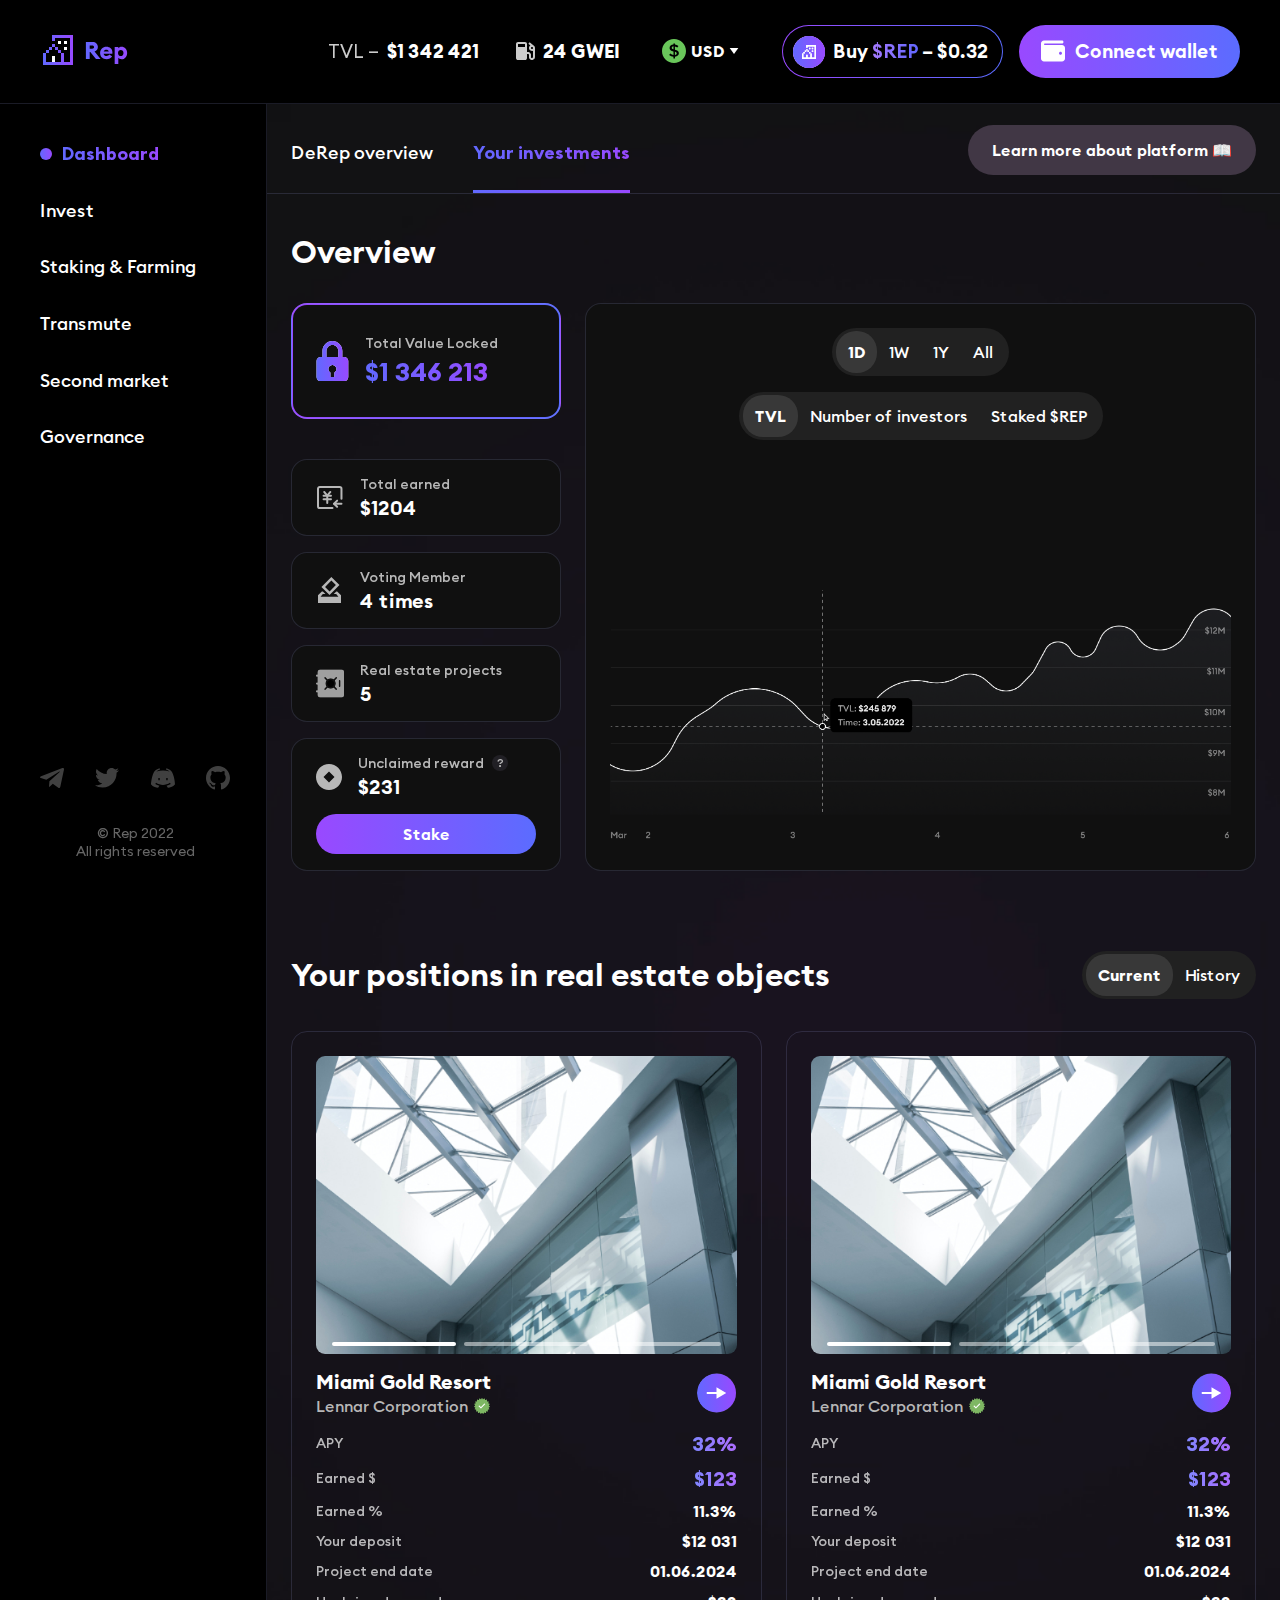
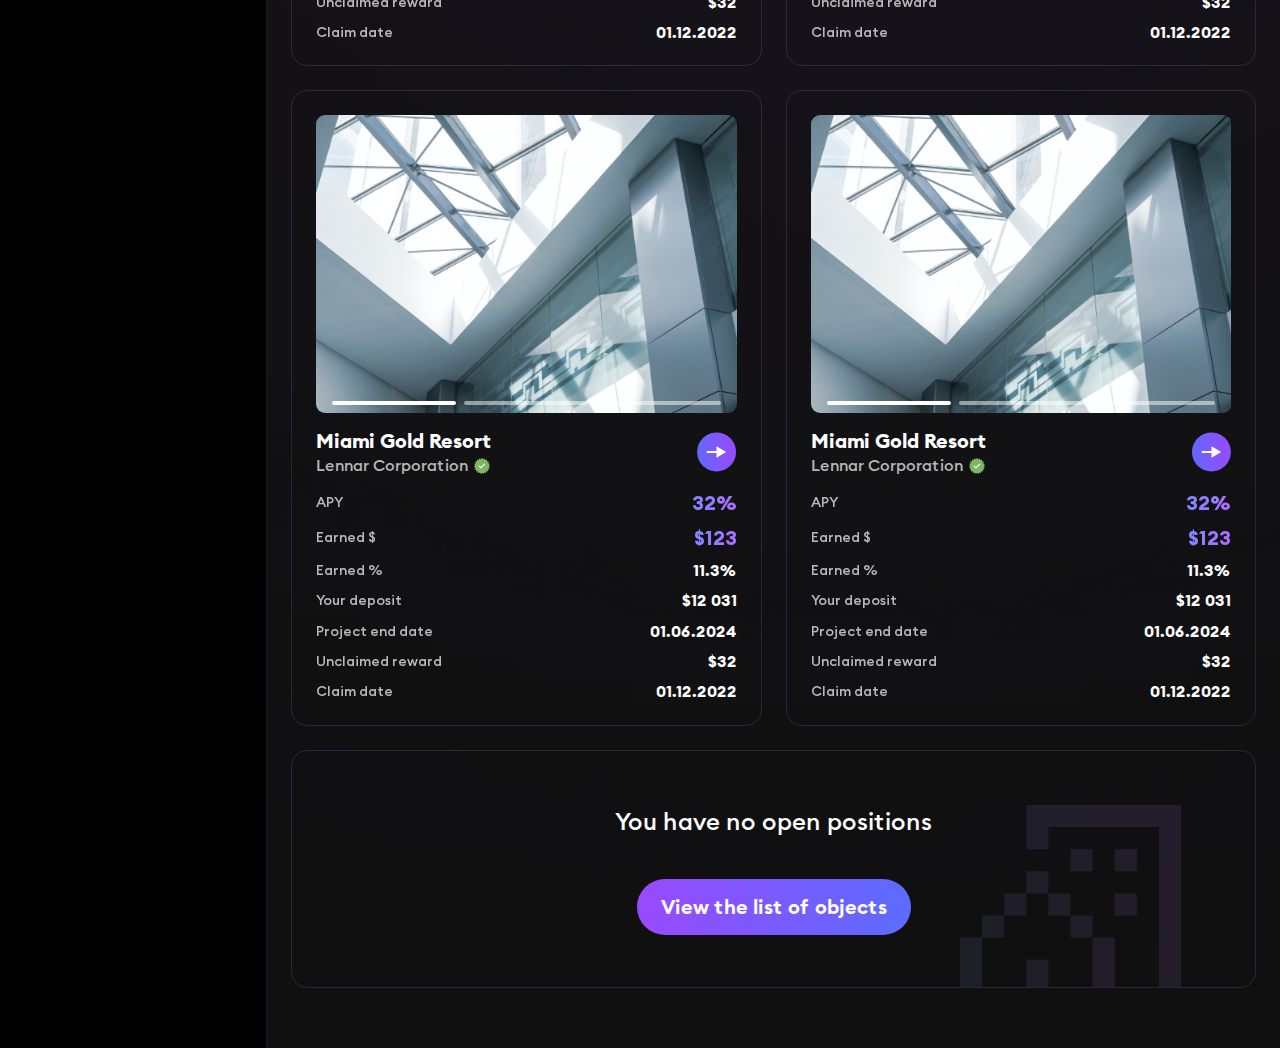
==== commit 981b1191: "Test" ====
--- a/dashboard-investments.html
+++ b/dashboard-investments.html
@@ -5,7 +5,7 @@
 	<meta charset="UTF-8">
 	<meta http-equiv="X-UA-Compatible" content="IE=edge">
 	<meta name="viewport" content="width=device-width, initial-scale=1.0">
-	<link rel="stylesheet" href="./css/style.min.css?_v=20221019114703">
+	<link rel="stylesheet" href="./css/style.min.css">
 	<title>Dashboard</title>
 </head>
 
@@ -43,7 +43,7 @@
 						<span>USD</span>
 					</li>
 					<li class="select__dropdown-item">
-						<picture><source srcset="img/euro-icon.webp" type="image/webp"><img src="img/euro-icon.png" alt=""></picture>
+						<img src="img/euro-icon.png" alt="">
 						<span>EURO</span>
 					</li>
 				</ul>
@@ -69,11 +69,11 @@
 		<h2 class="popup__title">Connect a wallet</h2>		
 		<div class="connect-wallet-popup__items">
 			<button class="connect-wallet-popup__item">
-				<picture><source srcset="img/metamask-icon.webp" type="image/webp"><img src="img/metamask-icon.png" alt=""></picture>
+				<img src="img/metamask-icon.png" alt="">
 				Metamask
 			</button>
 			<button class="connect-wallet-popup__item">
-				<picture><source srcset="img/coinbase-icon.webp" type="image/webp"><img src="img/coinbase-icon.png" alt=""></picture>
+				<img src="img/coinbase-icon.png" alt="">
 				Coinbase Wallet
 			</button>
 		</div>		
@@ -109,7 +109,7 @@
 						<span>USD</span>
 					</li>
 					<li class="select__dropdown-item">
-						<picture><source srcset="img/euro-icon.webp" type="image/webp"><img src="img/euro-icon.png" alt=""></picture>
+						<img src="img/euro-icon.png" alt="">
 						<span>EUR</span>
 					</li>
 				</ul>
@@ -276,7 +276,7 @@
 	</div>
 
 	<div class="dashboard__viewbox-content">
-		<picture><source srcset="img/graph-example.webp" type="image/webp"><img src="img/graph-example.png" alt=""></picture>
+		<img src="img/graph-example.png" alt="">
 	</div>			
 </div>
 					
@@ -306,9 +306,9 @@
 							<div class="position-card card">	
 	<div class="position-card__slider swiper">		
 		<div class="swiper-wrapper">
-			<picture><source srcset="img/position-card-gallery/image-1.webp" type="image/webp"><img class="position-card__image swiper-slide" src="img/position-card-gallery/image-1.jpg" width="274" height="194" alt=""></picture>
-			<picture><source srcset="img/position-card-gallery/image-2.webp" type="image/webp"><img class="position-card__image swiper-slide" src="img/position-card-gallery/image-2.jpg" width="274" height="194" alt=""></picture>
-			<picture><source srcset="img/position-card-gallery/image-3.webp" type="image/webp"><img class="position-card__image swiper-slide" src="img/position-card-gallery/image-3.jpg" width="274" height="194" alt=""></picture>
+			<img class="position-card__image swiper-slide" src="img/position-card-gallery/image-1.jpg" width="274" height="194" alt="">
+			<img class="position-card__image swiper-slide" src="img/position-card-gallery/image-2.jpg" width="274" height="194" alt="">
+			<img class="position-card__image swiper-slide" src="img/position-card-gallery/image-3.jpg" width="274" height="194" alt="">
 		</div>		
 		<div class="position-card__pagination swiper-pagination"></div>
 	</div>	
@@ -354,9 +354,9 @@
 							<div class="position-card card">	
 	<div class="position-card__slider swiper">		
 		<div class="swiper-wrapper">
-			<picture><source srcset="img/position-card-gallery/image-1.webp" type="image/webp"><img class="position-card__image swiper-slide" src="img/position-card-gallery/image-1.jpg" width="274" height="194" alt=""></picture>
-			<picture><source srcset="img/position-card-gallery/image-2.webp" type="image/webp"><img class="position-card__image swiper-slide" src="img/position-card-gallery/image-2.jpg" width="274" height="194" alt=""></picture>
-			<picture><source srcset="img/position-card-gallery/image-3.webp" type="image/webp"><img class="position-card__image swiper-slide" src="img/position-card-gallery/image-3.jpg" width="274" height="194" alt=""></picture>
+			<img class="position-card__image swiper-slide" src="img/position-card-gallery/image-1.jpg" width="274" height="194" alt="">
+			<img class="position-card__image swiper-slide" src="img/position-card-gallery/image-2.jpg" width="274" height="194" alt="">
+			<img class="position-card__image swiper-slide" src="img/position-card-gallery/image-3.jpg" width="274" height="194" alt="">
 		</div>		
 		<div class="position-card__pagination swiper-pagination"></div>
 	</div>	
@@ -402,9 +402,9 @@
 							<div class="position-card card">	
 	<div class="position-card__slider swiper">		
 		<div class="swiper-wrapper">
-			<picture><source srcset="img/position-card-gallery/image-1.webp" type="image/webp"><img class="position-card__image swiper-slide" src="img/position-card-gallery/image-1.jpg" width="274" height="194" alt=""></picture>
-			<picture><source srcset="img/position-card-gallery/image-2.webp" type="image/webp"><img class="position-card__image swiper-slide" src="img/position-card-gallery/image-2.jpg" width="274" height="194" alt=""></picture>
-			<picture><source srcset="img/position-card-gallery/image-3.webp" type="image/webp"><img class="position-card__image swiper-slide" src="img/position-card-gallery/image-3.jpg" width="274" height="194" alt=""></picture>
+			<img class="position-card__image swiper-slide" src="img/position-card-gallery/image-1.jpg" width="274" height="194" alt="">
+			<img class="position-card__image swiper-slide" src="img/position-card-gallery/image-2.jpg" width="274" height="194" alt="">
+			<img class="position-card__image swiper-slide" src="img/position-card-gallery/image-3.jpg" width="274" height="194" alt="">
 		</div>		
 		<div class="position-card__pagination swiper-pagination"></div>
 	</div>	
@@ -450,9 +450,9 @@
 							<div class="position-card card">	
 	<div class="position-card__slider swiper">		
 		<div class="swiper-wrapper">
-			<picture><source srcset="img/position-card-gallery/image-1.webp" type="image/webp"><img class="position-card__image swiper-slide" src="img/position-card-gallery/image-1.jpg" width="274" height="194" alt=""></picture>
-			<picture><source srcset="img/position-card-gallery/image-2.webp" type="image/webp"><img class="position-card__image swiper-slide" src="img/position-card-gallery/image-2.jpg" width="274" height="194" alt=""></picture>
-			<picture><source srcset="img/position-card-gallery/image-3.webp" type="image/webp"><img class="position-card__image swiper-slide" src="img/position-card-gallery/image-3.jpg" width="274" height="194" alt=""></picture>
+			<img class="position-card__image swiper-slide" src="img/position-card-gallery/image-1.jpg" width="274" height="194" alt="">
+			<img class="position-card__image swiper-slide" src="img/position-card-gallery/image-2.jpg" width="274" height="194" alt="">
+			<img class="position-card__image swiper-slide" src="img/position-card-gallery/image-3.jpg" width="274" height="194" alt="">
 		</div>		
 		<div class="position-card__pagination swiper-pagination"></div>
 	</div>	
@@ -507,6 +507,6 @@
 
 		</div>
 	</main>	
-	<script src="./js/app.min.js?_v=20221019114703"></script>
+	<script src="./js/app.min.js"></script>
 </body>
 </html>--- a/css/style.min.css
+++ b/css/style.min.css
@@ -1 +1,4437 @@
-:root{--error-color:#FF4646;--hover-color:#5B6CFF;--table-cnt-width:auto;--slider-width:auto;--card-slider-width:auto}/*! normalize.css v8.0.1 | MIT License | github.com/necolas/normalize.css */html{line-height:1.15;-webkit-text-size-adjust:100%}body{margin:0}main{display:block}h1{font-size:2em;margin:.67em 0}hr{-webkit-box-sizing:content-box;box-sizing:content-box;height:0;overflow:visible}pre{font-family:monospace,monospace;font-size:1em}a{background-color:transparent}abbr[title]{border-bottom:none;text-decoration:underline;-webkit-text-decoration:underline dotted;text-decoration:underline dotted}b,strong{font-weight:bolder}code,kbd,samp{font-family:monospace,monospace;font-size:1em}small{font-size:80%}sub,sup{font-size:75%;line-height:0;position:relative;vertical-align:baseline}sub{bottom:-.25em}sup{top:-.5em}img{border-style:none}button,input,optgroup,select,textarea{font-family:inherit;font-size:100%;line-height:1.15;margin:0}button,input{overflow:visible}button,select{text-transform:none}[type=button],[type=reset],[type=submit],button{-webkit-appearance:button}[type=button]::-moz-focus-inner,[type=reset]::-moz-focus-inner,[type=submit]::-moz-focus-inner,button::-moz-focus-inner{border-style:none;padding:0}[type=button]:-moz-focusring,[type=reset]:-moz-focusring,[type=submit]:-moz-focusring,button:-moz-focusring{outline:1px dotted ButtonText}fieldset{padding:.35em .75em .625em}legend{-webkit-box-sizing:border-box;box-sizing:border-box;color:inherit;display:table;max-width:100%;padding:0;white-space:normal}progress{vertical-align:baseline}textarea{overflow:auto}[type=checkbox],[type=radio]{-webkit-box-sizing:border-box;box-sizing:border-box;padding:0}[type=number]::-webkit-inner-spin-button,[type=number]::-webkit-outer-spin-button{height:auto}[type=search]{-webkit-appearance:textfield;outline-offset:-2px}[type=search]::-webkit-search-decoration{-webkit-appearance:none}::-webkit-file-upload-button{-webkit-appearance:button;font:inherit}details{display:block}summary{display:list-item}template{display:none}[hidden]{display:none}@font-face{font-family:EuclidCircularB;font-display:swap;src:url(../fonts/EuclidCircularB-Medium.woff2) format("woff2"),url(../fonts/EuclidCircularB-Medium.woff) format("woff"),url(../fonts/EuclidCircularB-Medium.ttf) format("ttf");font-weight:500;font-style:normal}@font-face{font-family:EuclidCircularB;font-display:swap;src:url(../fonts/EuclidCircularB-Bold.woff2) format("woff2"),url(../fonts/EuclidCircularB-Bold.woff) format("woff"),url(../fonts/EuclidCircularB-Bold.ttf) format("ttf");font-weight:700;font-style:normal}@font-face{font-family:EuclidCircularB;font-display:swap;src:url(../fonts/EuclidCircularB-Regular.woff2) format("woff2"),url(../fonts/EuclidCircularB-Regular.woff) format("woff"),url(../fonts/EuclidCircularB-Regular.ttf) format("ttf");font-weight:400;font-style:normal}@font-face{font-family:EuclidCircularB;font-display:swap;src:url(../fonts/EuclidCircularB-SemiBold.woff2) format("woff2"),url(../fonts/EuclidCircularB-SemiBold.woff) format("woff"),url(../fonts/EuclidCircularB-SemiBold.ttf) format("ttf");font-weight:600;font-style:normal}@font-face{font-family:swiper-icons;src:url("data:application/font-woff;charset=utf-8;base64, [base64]//wADZ2x5ZgAAAywAAADMAAAD2MHtryVoZWFkAAABbAAAADAAAAA2E2+eoWhoZWEAAAGcAAAAHwAAACQC9gDzaG10eAAAAigAAAAZAAAArgJkABFsb2NhAAAC0AAAAFoAAABaFQAUGG1heHAAAAG8AAAAHwAAACAAcABAbmFtZQAAA/gAAAE5AAACXvFdBwlwb3N0AAAFNAAAAGIAAACE5s74hXjaY2BkYGAAYpf5Hu/j+W2+MnAzMYDAzaX6QjD6/4//Bxj5GA8AuRwMYGkAPywL13jaY2BkYGA88P8Agx4j+/8fQDYfA1AEBWgDAIB2BOoAeNpjYGRgYNBh4GdgYgABEMnIABJzYNADCQAACWgAsQB42mNgYfzCOIGBlYGB0YcxjYGBwR1Kf2WQZGhhYGBiYGVmgAFGBiQQkOaawtDAoMBQxXjg/wEGPcYDDA4wNUA2CCgwsAAAO4EL6gAAeNpj2M0gyAACqxgGNWBkZ2D4/wMA+xkDdgAAAHjaY2BgYGaAYBkGRgYQiAHyGMF8FgYHIM3DwMHABGQrMOgyWDLEM1T9/w8UBfEMgLzE////P/5//f/V/xv+r4eaAAeMbAxwIUYmIMHEgKYAYjUcsDAwsLKxc3BycfPw8jEQA/[base64]/uznmfPFBNODM2K7MTQ45YEAZqGP81AmGGcF3iPqOop0r1SPTaTbVkfUe4HXj97wYE+yNwWYxwWu4v1ugWHgo3S1XdZEVqWM7ET0cfnLGxWfkgR42o2PvWrDMBSFj/IHLaF0zKjRgdiVMwScNRAoWUoH78Y2icB/yIY09An6AH2Bdu/UB+yxopYshQiEvnvu0dURgDt8QeC8PDw7Fpji3fEA4z/PEJ6YOB5hKh4dj3EvXhxPqH/SKUY3rJ7srZ4FZnh1PMAtPhwP6fl2PMJMPDgeQ4rY8YT6Gzao0eAEA409DuggmTnFnOcSCiEiLMgxCiTI6Cq5DZUd3Qmp10vO0LaLTd2cjN4fOumlc7lUYbSQcZFkutRG7g6JKZKy0RmdLY680CDnEJ+UMkpFFe1RN7nxdVpXrC4aTtnaurOnYercZg2YVmLN/d/gczfEimrE/fs/bOuq29Zmn8tloORaXgZgGa78yO9/cnXm2BpaGvq25Dv9S4E9+5SIc9PqupJKhYFSSl47+Qcr1mYNAAAAeNptw0cKwkAAAMDZJA8Q7OUJvkLsPfZ6zFVERPy8qHh2YER+3i/BP83vIBLLySsoKimrqKqpa2hp6+jq6RsYGhmbmJqZSy0sraxtbO3sHRydnEMU4uR6yx7JJXveP7WrDycAAAAAAAH//wACeNpjYGRgYOABYhkgZgJCZgZNBkYGLQZtIJsFLMYAAAw3ALgAeNolizEKgDAQBCchRbC2sFER0YD6qVQiBCv/H9ezGI6Z5XBAw8CBK/m5iQQVauVbXLnOrMZv2oLdKFa8Pjuru2hJzGabmOSLzNMzvutpB3N42mNgZGBg4GKQYzBhYMxJLMlj4GBgAYow/P/PAJJhLM6sSoWKfWCAAwDAjgbRAAB42mNgYGBkAIIbCZo5IPrmUn0hGA0AO8EFTQAA") format("woff");font-weight:400;font-style:normal}:root{--swiper-theme-color:#007aff}.swiper{margin-left:auto;margin-right:auto;position:relative;overflow:hidden;list-style:none;padding:0;z-index:1}.swiper-vertical>.swiper-wrapper{-webkit-box-orient:vertical;-webkit-box-direction:normal;-ms-flex-direction:column;flex-direction:column}.swiper-wrapper{position:relative;width:100%;height:100%;z-index:1;display:-webkit-box;display:-ms-flexbox;display:flex;-webkit-transition-property:-webkit-transform;transition-property:-webkit-transform;-o-transition-property:transform;transition-property:transform;transition-property:transform,-webkit-transform;-webkit-box-sizing:content-box;box-sizing:content-box}.swiper-android .swiper-slide,.swiper-wrapper{-webkit-transform:translate3d(0,0,0);transform:translate3d(0,0,0)}.swiper-pointer-events{-ms-touch-action:pan-y;touch-action:pan-y}.swiper-pointer-events.swiper-vertical{-ms-touch-action:pan-x;touch-action:pan-x}.swiper-slide{-ms-flex-negative:0;flex-shrink:0;width:100%;height:100%;position:relative;-webkit-transition-property:-webkit-transform;transition-property:-webkit-transform;-o-transition-property:transform;transition-property:transform;transition-property:transform,-webkit-transform}.swiper-slide-invisible-blank{visibility:hidden}.swiper-autoheight,.swiper-autoheight .swiper-slide{height:auto}.swiper-autoheight .swiper-wrapper{-webkit-box-align:start;-ms-flex-align:start;align-items:flex-start;-webkit-transition-property:height,-webkit-transform;transition-property:height,-webkit-transform;-o-transition-property:transform,height;transition-property:transform,height;transition-property:transform,height,-webkit-transform}.swiper-backface-hidden .swiper-slide{-webkit-transform:translateZ(0);transform:translateZ(0);-webkit-backface-visibility:hidden;backface-visibility:hidden}.swiper-3d,.swiper-3d.swiper-css-mode .swiper-wrapper{-webkit-perspective:1200px;perspective:1200px}.swiper-3d .swiper-cube-shadow,.swiper-3d .swiper-slide,.swiper-3d .swiper-slide-shadow,.swiper-3d .swiper-slide-shadow-bottom,.swiper-3d .swiper-slide-shadow-left,.swiper-3d .swiper-slide-shadow-right,.swiper-3d .swiper-slide-shadow-top,.swiper-3d .swiper-wrapper{-webkit-transform-style:preserve-3d;transform-style:preserve-3d}.swiper-3d .swiper-slide-shadow,.swiper-3d .swiper-slide-shadow-bottom,.swiper-3d .swiper-slide-shadow-left,.swiper-3d .swiper-slide-shadow-right,.swiper-3d .swiper-slide-shadow-top{position:absolute;left:0;top:0;width:100%;height:100%;pointer-events:none;z-index:10}.swiper-3d .swiper-slide-shadow{background:rgba(0,0,0,.15)}.swiper-3d .swiper-slide-shadow-left{background-image:-webkit-gradient(linear,right top,left top,from(rgba(0,0,0,.5)),to(rgba(0,0,0,0)));background-image:-o-linear-gradient(right,rgba(0,0,0,.5),rgba(0,0,0,0));background-image:linear-gradient(to left,rgba(0,0,0,.5),rgba(0,0,0,0))}.swiper-3d .swiper-slide-shadow-right{background-image:-webkit-gradient(linear,left top,right top,from(rgba(0,0,0,.5)),to(rgba(0,0,0,0)));background-image:-o-linear-gradient(left,rgba(0,0,0,.5),rgba(0,0,0,0));background-image:linear-gradient(to right,rgba(0,0,0,.5),rgba(0,0,0,0))}.swiper-3d .swiper-slide-shadow-top{background-image:-webkit-gradient(linear,left bottom,left top,from(rgba(0,0,0,.5)),to(rgba(0,0,0,0)));background-image:-o-linear-gradient(bottom,rgba(0,0,0,.5),rgba(0,0,0,0));background-image:linear-gradient(to top,rgba(0,0,0,.5),rgba(0,0,0,0))}.swiper-3d .swiper-slide-shadow-bottom{background-image:-webkit-gradient(linear,left top,left bottom,from(rgba(0,0,0,.5)),to(rgba(0,0,0,0)));background-image:-o-linear-gradient(top,rgba(0,0,0,.5),rgba(0,0,0,0));background-image:linear-gradient(to bottom,rgba(0,0,0,.5),rgba(0,0,0,0))}.swiper-css-mode>.swiper-wrapper{overflow:auto;scrollbar-width:none;-ms-overflow-style:none}.swiper-css-mode>.swiper-wrapper::-webkit-scrollbar{display:none}.swiper-css-mode>.swiper-wrapper>.swiper-slide{scroll-snap-align:start start}.swiper-horizontal.swiper-css-mode>.swiper-wrapper{-ms-scroll-snap-type:x mandatory;scroll-snap-type:x mandatory}.swiper-vertical.swiper-css-mode>.swiper-wrapper{-ms-scroll-snap-type:y mandatory;scroll-snap-type:y mandatory}.swiper-centered>.swiper-wrapper::before{content:"";-ms-flex-negative:0;flex-shrink:0;-webkit-box-ordinal-group:10000;-ms-flex-order:9999;order:9999}.swiper-centered.swiper-horizontal>.swiper-wrapper>.swiper-slide:first-child{-webkit-margin-start:var(--swiper-centered-offset-before);margin-inline-start:var(--swiper-centered-offset-before)}.swiper-centered.swiper-horizontal>.swiper-wrapper::before{height:100%;width:var(--swiper-centered-offset-after)}.swiper-centered.swiper-vertical>.swiper-wrapper>.swiper-slide:first-child{-webkit-margin-before:var(--swiper-centered-offset-before);margin-block-start:var(--swiper-centered-offset-before)}.swiper-centered.swiper-vertical>.swiper-wrapper::before{width:100%;height:var(--swiper-centered-offset-after)}.swiper-centered>.swiper-wrapper>.swiper-slide{scroll-snap-align:center center}.container{display:-webkit-box;display:-ms-flexbox;display:flex;-webkit-box-orient:vertical;-webkit-box-direction:normal;-ms-flex-direction:column;flex-direction:column;min-width:320px;min-height:100vh;background-color:#1e1e26}.header{display:-webkit-box;display:-ms-flexbox;display:flex;-webkit-box-align:center;-ms-flex-align:center;align-items:center;gap:40px;background-color:#000;border-bottom:1px solid rgba(173,182,255,.15);height:104px;padding:0 60px}.header__logo{margin-right:auto}.header__logo img{width:88px}.header__params{display:-webkit-box;display:-ms-flexbox;display:flex;-webkit-box-align:center;-ms-flex-align:center;align-items:center;gap:40px}.header__params-item{display:-webkit-box;display:-ms-flexbox;display:flex;-webkit-box-align:center;-ms-flex-align:center;align-items:center;gap:8px;font-size:20px;color:#fff;white-space:nowrap}.header__params-title{opacity:.8}.header__params-value{font-weight:700}.header__params-img{opacity:.8}.header__cta{display:-webkit-box;display:-ms-flexbox;display:flex;-webkit-box-align:center;-ms-flex-align:center;align-items:center;gap:16px}.header__cta-item{position:relative}.header__cta-btn{display:-webkit-box;display:-ms-flexbox;display:flex;-webkit-box-align:center;-ms-flex-align:center;align-items:center;gap:8px;background-image:-webkit-gradient(linear,left top,right top,from(#9949ff),to(#5b6cff));background-image:-o-linear-gradient(left,#9949ff,#5b6cff);background-image:linear-gradient(to right,#9949ff,#5b6cff);border:none;height:56px;border-radius:28px;position:relative;cursor:pointer;white-space:nowrap;padding:12px 16px 12px 12px}.header__cta-btn::before{content:"";position:absolute;top:1px;left:1px;width:calc(100% - 2px);height:calc(100% - 2px);border-radius:28px;background-color:#000;z-index:2}.header__cta-btn-content{color:#fff;position:relative;font-size:20px;font-weight:600;z-index:3}.header__cta-btn-content span{background:-webkit-gradient(linear,left top,right top,from(#a67aff),to(#6267ff));background:-o-linear-gradient(left,#a67aff,#6267ff);background:linear-gradient(to right,#a67aff,#6267ff);-webkit-background-clip:text;-webkit-text-fill-color:transparent}.header__cta-btn img{position:relative;z-index:3}.header__cta-error{font-size:20px;font-weight:600;color:var(--error-color)}.header__buy-btn{gap:8px}.header__wallet-btn{gap:10px;padding:0 24px}.header__wallet-btn::before{display:none}.header__wallet-btn.active::before{display:block}.header__wallet-btn.hidden{display:none}.header__wallet-btn img{width:24px}.header__cta-item-dropdown{display:-webkit-box;display:-ms-flexbox;display:flex;-webkit-box-orient:vertical;-webkit-box-direction:normal;-ms-flex-direction:column;flex-direction:column;gap:16px;font-size:16px;font-weight:500;background-color:#000;border-radius:19px;border:#191e29 3px solid;width:100%;position:absolute;top:70px;left:0;visibility:hidden;opacity:0;z-index:-1;-webkit-transition:all .2s;-o-transition:all .2s;transition:all .2s;-webkit-transform:translateY(-10px);-ms-transform:translateY(-10px);transform:translateY(-10px);padding:24px;margin:0}.header__cta-item-dropdown::before{content:"";display:block;width:100%;height:14px;position:absolute;top:-17px;left:0}.header__cta-item-dropdown_single{text-align:center;padding:14px 24px}.header__cta-item-dropdown li{width:100%}.header__cta-item-dropdown a{text-decoration:none;color:#fff;width:100%;-webkit-transition:all .1s;-o-transition:all .1s;transition:all .1s}.header__cta-item-dropdown a:hover{color:var(--hover-color)}.header__cta-item:hover .header__cta-item-dropdown{visibility:visible;opacity:1;z-index:1;-webkit-transform:translateY(0);-ms-transform:translateY(0);transform:translateY(0)}.navigation{-webkit-box-flex:0;-ms-flex:none;flex:none;background-color:#000;border-right:1px solid rgba(173,182,255,.15);padding:40px 80px 50px 60px}.navigation__bottom{width:190px;position:fixed;bottom:40px}.main{display:-webkit-box;display:-ms-flexbox;display:flex;-webkit-box-align:stretch;-ms-flex-align:stretch;align-items:stretch;-webkit-box-flex:1;-ms-flex:1;flex:1}.main-menu ul{display:-webkit-box;display:-ms-flexbox;display:flex;-webkit-box-orient:vertical;-webkit-box-direction:normal;-ms-flex-direction:column;flex-direction:column;gap:48px;padding:0;margin:0 0 50px}.main-menu_mobile ul{-webkit-box-align:center;-ms-flex-align:center;align-items:center;gap:2.8vh;-webkit-transform:translateY(50px);-ms-transform:translateY(50px);transform:translateY(50px);-webkit-transition:all .5s;-o-transition:all .5s;transition:all .5s;padding:35px 0 42px;margin:0}.mobile-menu.active .main-menu_mobile ul{-webkit-transform:translateY(0);-ms-transform:translateY(0);transform:translateY(0)}.main-menu__item{font-size:20px;font-weight:500}.main-menu__item a{color:#fff;text-decoration:none;-webkit-transition:all .1s;-o-transition:all .1s;transition:all .1s}.main-menu__item a:hover{color:var(--hover-color)}.main-menu__item.active{display:-webkit-box;display:-ms-flexbox;display:flex;-webkit-box-align:center;-ms-flex-align:center;align-items:center;gap:10px;font-weight:700}.main-menu__item.active::before{content:"";width:12px;height:12px;border-radius:50%;background:-o-linear-gradient(182.83deg,#9949ff 0,#5b6cff 110.14%),-o-linear-gradient(182.83deg,#8349ff 0,#ff5bdb 110.14%);background:linear-gradient(267.17deg,#9949ff 0,#5b6cff 110.14%),linear-gradient(267.17deg,#8349ff 0,#ff5bdb 110.14%)}.main-menu__item.active a{background:-o-linear-gradient(183deg,#9949ff 0,#5b6cff 110.14%);background:linear-gradient(267deg,#9949ff 0,#5b6cff 110.14%);-webkit-background-clip:text;-webkit-text-fill-color:transparent}.main-menu_mobile .main-menu__item.active::before{display:none}.select{position:relative}.select__button{display:-webkit-box;display:-ms-flexbox;display:flex;-webkit-box-align:center;-ms-flex-align:center;align-items:center;color:#fff}.select__button::after{content:"";-webkit-transition:all .2s;-o-transition:all .2s;transition:all .2s}.select:not(.disabled) .select__button:hover::after{-webkit-transform:rotate(.5turn) translateY(1px);-ms-transform:rotate(.5turn) translateY(1px);transform:rotate(.5turn) translateY(1px)}.select.disabled .select__button{cursor:auto}.select_small .select__button{background:0 0;border:none;font-size:20px;font-weight:700;gap:5px;cursor:pointer}.select_small .select__button::after{content:"";width:10px;height:8px;background:url(../img/dropdown-arrow.svg) no-repeat center;background-size:contain}.select_regular .select__button{display:-webkit-box;display:-ms-flexbox;display:flex;-webkit-box-align:center;-ms-flex-align:center;align-items:center;-webkit-box-pack:justify;-ms-flex-pack:justify;justify-content:space-between;height:56px;width:100%;min-width:200px;border-radius:28px;border:0;background-color:#212121;border:#212121 1px solid;font-size:20px;color:#fff;outline:0;-webkit-transition:all .1s;-o-transition:all .1s;transition:all .1s;cursor:pointer;padding:0 24px}.select_regular .select__button::after{content:"";width:12px;height:7px;background:url(../img/dropdown-arrow_gray.svg) no-repeat center;-webkit-transition:all .2s;-o-transition:all .2s;transition:all .2s}.select_regular .select__button::-webkit-input-placeholder{opacity:.4}.select_regular .select__button::-moz-placeholder{opacity:.4}.select_regular .select__button:-ms-input-placeholder{opacity:.4}.select_regular .select__button::-ms-input-placeholder{opacity:.4}.select_regular .select__button::placeholder{opacity:.4}.select_regular .select__button:focus{border:#306fdb 1px solid}.select__dropdown{display:-webkit-box;display:-ms-flexbox;display:flex;-webkit-box-orient:vertical;-webkit-box-direction:normal;-ms-flex-direction:column;flex-direction:column;gap:16px;font-size:16px;font-weight:500;background-color:#000;border-radius:19px;border:#191e29 3px solid;width:100%;min-width:-webkit-fit-content;min-width:-moz-fit-content;min-width:fit-content;position:absolute;top:70px;left:0;visibility:hidden;opacity:0;z-index:-1;-webkit-transition:all .2s;-o-transition:all .2s;transition:all .2s;-webkit-transform:translateY(-10px);-ms-transform:translateY(-10px);transform:translateY(-10px);padding:24px;margin:0}.select__dropdown::before{content:"";display:block;width:100%;height:14px;position:absolute;top:-17px;left:0}.select__dropdown_single{text-align:center;padding:14px 24px}.select__dropdown li{display:-webkit-box;display:-ms-flexbox;display:flex;-webkit-box-align:center;-ms-flex-align:center;align-items:center;gap:8px;width:100%;list-style:none;font-weight:500;font-size:20px;color:#fff;cursor:pointer}.select__dropdown li img{width:24px}.select__dropdown a{text-decoration:none;color:#fff;width:100%;-webkit-transition:all .1s;-o-transition:all .1s;transition:all .1s}.select__dropdown a:hover{color:var(--hover-color)}.select_small .select__dropdown{top:40px}.select_small .select__dropdown_mobile{top:0}.select:not(.disabled):hover .select__dropdown{visibility:visible;opacity:1;z-index:999;-webkit-transform:translateY(0);-ms-transform:translateY(0);transform:translateY(0)}.select:hover .select__dropdown_mobile{-webkit-transform:translateY(-100%);-ms-transform:translateY(-100%);transform:translateY(-100%)}.no-webp .content{background-image:url(../img/content-bg.jpg)}.content{-webkit-box-flex:1;-ms-flex:auto;flex:auto;background-repeat:no-repeat;background-size:cover;padding-bottom:60px}.content_no-header{padding-top:56px}.content__header{display:-webkit-box;display:-ms-flexbox;display:flex;-webkit-box-align:end;-ms-flex-align:end;align-items:flex-end;height:90px;border-bottom:1px solid rgba(173,182,255,.1490196078);margin-bottom:56px}.content__header-cnt{display:-webkit-box;display:-ms-flexbox;display:flex;-webkit-box-pack:justify;-ms-flex-pack:justify;justify-content:space-between}.content__header-btn{display:-webkit-box;display:-ms-flexbox;display:flex;-webkit-box-align:center;-ms-flex-align:center;align-items:center;height:56px;background-color:#413745;font-weight:600;font-size:20px;color:#fff;border:none;border-radius:28px;position:relative;top:-18px;cursor:pointer;padding:0 24px}.page-tabs{display:-webkit-box;display:-ms-flexbox;display:flex;gap:40px;position:relative}.page-tabs__item{display:-webkit-box;display:-ms-flexbox;display:flex;-webkit-box-orient:vertical;-webkit-box-direction:normal;-ms-flex-direction:column;flex-direction:column;-webkit-box-pack:justify;-ms-flex-pack:justify;justify-content:space-between;font-weight:500;font-size:20px;text-decoration:none;color:#fff;cursor:pointer;-webkit-transition:all .1s;-o-transition:all .1s;transition:all .1s;padding-bottom:26px}.page-tabs__item:hover{color:var(--hover-color)}.page-tabs__item.active{font-weight:700;background:-o-linear-gradient(182.83deg,#9949ff 0,#5b6cff 110.14%);background:linear-gradient(267.17deg,#9949ff 0,#5b6cff 110.14%);-webkit-background-clip:text;-webkit-text-fill-color:transparent;cursor:auto}.page-tabs__item.active::after{content:"";width:100%;height:3px;background:-o-linear-gradient(182.83deg,#9949ff 0,#5b6cff 110.14%),#fff;background:linear-gradient(267.17deg,#9949ff 0,#5b6cff 110.14%),#fff;margin-bottom:-26px}.dashboard{margin-bottom:80px}.dashboard__content{display:-webkit-box;display:-ms-flexbox;display:flex;gap:40px}.dashboard__widgets{display:-webkit-box;display:-ms-flexbox;display:flex;-webkit-box-orient:vertical;-webkit-box-direction:normal;-ms-flex-direction:column;flex-direction:column;-webkit-box-pack:justify;-ms-flex-pack:justify;justify-content:space-between;-webkit-box-flex:0;-ms-flex:none;flex:none;gap:16px;width:270px}.dashboard__widget{display:-webkit-box;display:-ms-flexbox;display:flex;-webkit-box-align:center;-ms-flex-align:center;align-items:center;gap:16px;background-color:#101010;border:1px solid rgba(173,182,255,.1490196078);border-radius:16px;width:100%;position:relative;padding:16px 24px}.dashboard__widget_vert{display:-webkit-box;display:-ms-flexbox;display:flex;-webkit-box-orient:vertical;-webkit-box-direction:normal;-ms-flex-direction:column;flex-direction:column;-webkit-box-align:start;-ms-flex-align:start;align-items:flex-start;gap:16px}.dashboard__widget-content{display:-webkit-box;display:-ms-flexbox;display:flex;-webkit-box-orient:vertical;-webkit-box-direction:normal;-ms-flex-direction:column;flex-direction:column;gap:4px;position:relative;z-index:3}.dashboard__widget-container{display:-webkit-box;display:-ms-flexbox;display:flex;-webkit-box-align:center;-ms-flex-align:center;align-items:center;gap:16px}.dashboard__widget_primary .dashboard__widget-content{gap:6px}.dashboard__widget-icon{position:relative;z-index:3}.dashboard__widget-title{display:-webkit-box;display:-ms-flexbox;display:flex;-webkit-box-align:center;-ms-flex-align:center;align-items:center;gap:8px;font-weight:500;font-size:16px;opacity:.7;color:#fff}.dashboard__widget-value{display:-webkit-box;display:-ms-flexbox;display:flex;-webkit-box-align:center;-ms-flex-align:center;align-items:center;gap:6px;font-weight:600;font-size:24px;color:#fff}.dashboard__widget_primary .dashboard__widget-value{font-weight:700;font-size:32px;background:-o-linear-gradient(182.83deg,#9949ff 0,#5b6cff 110.14%);background:linear-gradient(267.17deg,#9949ff 0,#5b6cff 110.14%);-webkit-background-clip:text;-webkit-text-fill-color:transparent;background-clip:text;text-fill-color:transparent}.dashboard__widget_primary{background-image:-webkit-gradient(linear,left top,right top,from(#9949ff),to(#5b6cff));background-image:-o-linear-gradient(left,#9949ff,#5b6cff);background-image:linear-gradient(to right,#9949ff,#5b6cff);height:127px;margin-bottom:24px}.dashboard__widget_primary::before{content:"";position:absolute;top:1px;left:1px;width:calc(100% - 2px);height:calc(100% - 2px);border-radius:14px;background-color:#101010;z-index:2}.dashboard__viewbox{display:-webkit-box;display:-ms-flexbox;display:flex;-webkit-box-orient:vertical;-webkit-box-direction:normal;-ms-flex-direction:column;flex-direction:column;-webkit-box-pack:justify;-ms-flex-pack:justify;justify-content:space-between;-webkit-box-flex:1;-ms-flex:auto;flex:auto;border-radius:16px;background-color:#101010;border:rgba(173,182,255,.1490196078) 1px solid;padding:32px}.dashboard__viewbox-header{display:-webkit-box;display:-ms-flexbox;display:flex;-webkit-box-align:center;-ms-flex-align:center;align-items:center;-webkit-box-pack:justify;-ms-flex-pack:justify;justify-content:space-between;margin-bottom:32px}.dashboard__viewbox-content{width:100%;overflow-x:scroll}.dashboard__viewbox-content::-webkit-scrollbar{display:none}.dashboard__viewbox-content img{width:100%}.text-link{position:relative;font-weight:500;font-size:16px;background:-o-linear-gradient(bottom,rgba(255,255,255,.3),rgba(255,255,255,.3)),-o-linear-gradient(182.83deg,#9949ff 0,#5b6cff 110.14%);background:linear-gradient(0deg,rgba(255,255,255,.3),rgba(255,255,255,.3)),linear-gradient(267.17deg,#9949ff 0,#5b6cff 110.14%);-webkit-background-clip:text;-webkit-text-fill-color:transparent;background-clip:text;text-fill-color:transparent}.text-link:after{content:"";height:1px;width:100%;background:-o-linear-gradient(bottom,rgba(255,255,255,.3),rgba(255,255,255,.3)),-o-linear-gradient(182.83deg,#9949ff 0,#5b6cff 110.14%);background:linear-gradient(0deg,rgba(255,255,255,.3),rgba(255,255,255,.3)),linear-gradient(267.17deg,#9949ff 0,#5b6cff 110.14%);position:absolute;left:0;bottom:0}.filter{display:-webkit-box;display:-ms-flexbox;display:flex;-webkit-box-align:center;-ms-flex-align:center;align-items:center;height:48px;width:-webkit-fit-content;width:-moz-fit-content;width:fit-content;background-color:#212121;border-radius:24px;padding:4px}.filter__input{visibility:hidden;opacity:0;z-index:-1;width:1px;height:1px;position:absolute}.filter__button{display:-webkit-box;display:-ms-flexbox;display:flex;-webkit-box-align:center;-ms-flex-align:center;align-items:center;-webkit-box-pack:center;-ms-flex-pack:center;justify-content:center;border-radius:20px;font-weight:500;font-size:16px;color:#fff;cursor:pointer;white-space:nowrap;padding:12px}.filter__input:checked+.filter__button{background-color:#383838;font-weight:700;cursor:auto}.menu-button{-webkit-box-flex:0;-ms-flex:none;flex:none;width:40px;height:40px;border-radius:50%;border:none;background:#3e3e3e url(../img/menu-icon.svg) no-repeat center;cursor:pointer}.menu-button.active{background-image:url(../img/menu-close-icon.svg)}.mobile-menu{display:-webkit-box;display:-ms-flexbox;display:flex;-webkit-box-orient:vertical;-webkit-box-direction:normal;-ms-flex-direction:column;flex-direction:column;-webkit-box-pack:justify;-ms-flex-pack:justify;justify-content:space-between;width:100%;height:calc(100vh - 70px);background-color:#000;position:fixed;bottom:0;left:0;visibility:hidden;opacity:0;-webkit-transition:all .3s;-o-transition:all .3s;transition:all .3s;z-index:-1}.mobile-menu.active{visibility:visible;opacity:1;z-index:999}.mobile-menu__params{display:-webkit-box;display:-ms-flexbox;display:flex;-webkit-box-orient:vertical;-webkit-box-direction:normal;-ms-flex-direction:column;flex-direction:column;-webkit-box-align:center;-ms-flex-align:center;align-items:center;gap:20px;background-color:#141221;padding:22px 0}.mobile-menu__params-item{display:-webkit-box;display:-ms-flexbox;display:flex;-webkit-box-align:center;-ms-flex-align:center;align-items:center;gap:8px;font-size:16px;color:#fff;white-space:nowrap}.mobile-menu__params-title{opacity:.8}.mobile-menu__params-value{font-weight:700}.mobile-menu__params-img{opacity:.8}.mobile-menu__cta-item{position:relative}.mobile-menu__cta-item-dropdown{display:-webkit-box;display:-ms-flexbox;display:flex;-webkit-box-orient:vertical;-webkit-box-direction:normal;-ms-flex-direction:column;flex-direction:column;gap:16px;font-size:16px;font-weight:500;background-color:#000;border-radius:19px;border:#191e29 3px solid;width:100%;position:absolute;top:70px;left:0;visibility:hidden;opacity:0;z-index:-1;-webkit-transition:all .2s;-o-transition:all .2s;transition:all .2s;-webkit-transform:translateY(-10px);-ms-transform:translateY(-10px);transform:translateY(-10px);padding:24px;margin:0}.mobile-menu__cta-item-dropdown::before{content:"";display:block;width:100%;height:14px;position:absolute;top:-17px;left:0}.mobile-menu__cta-item-dropdown_single{text-align:center;padding:14px 24px}.mobile-menu__cta-item-dropdown li{width:100%}.mobile-menu__cta-item-dropdown a{text-decoration:none;color:#fff;width:100%;-webkit-transition:all .1s;-o-transition:all .1s;transition:all .1s}.mobile-menu__cta-item-dropdown a:hover{color:var(--hover-color)}.mobile-menu__buy-btn{display:-webkit-box;display:-ms-flexbox;display:flex;-webkit-box-align:center;-ms-flex-align:center;align-items:center;gap:8px;background-image:-webkit-gradient(linear,left top,right top,from(#9949ff),to(#5b6cff));background-image:-o-linear-gradient(left,#9949ff,#5b6cff);background-image:linear-gradient(to right,#9949ff,#5b6cff);border:none;height:40px;border-radius:28px;position:relative;cursor:pointer;white-space:nowrap;padding:3px 16px 3px 3px}.mobile-menu__buy-btn::before{content:"";position:absolute;top:1px;left:1px;width:calc(100% - 2px);height:calc(100% - 2px);border-radius:28px;background-color:#141221;z-index:2}.mobile-menu__buy-btn-content{color:#fff;position:relative;font-size:16px;font-weight:600;z-index:3}.mobile-menu__buy-btn-content span{background-image:-webkit-gradient(linear,left top,right top,from(#c580cf),to(#9269d2));background-image:-o-linear-gradient(left,#c580cf,#9269d2);background-image:linear-gradient(to right,#c580cf,#9269d2);-webkit-background-clip:text;-webkit-text-fill-color:transparent}.mobile-menu__buy-btn img{position:relative;z-index:3}.mobile-menu__cta-error{font-size:20px;font-weight:600;color:var(--error-color)}.page-title{color:#fff;font-weight:600;font-size:32px;margin:0 0 32px}.cards-gallery__header{display:-webkit-box;display:-ms-flexbox;display:flex;-webkit-box-align:center;-ms-flex-align:center;align-items:center;-webkit-box-pack:justify;-ms-flex-pack:justify;justify-content:space-between;margin-bottom:32px}.cards-gallery__header .page-title{margin:0}.cards-gallery__content{display:-ms-grid;display:grid;gap:24px}.cards-gallery__content_4col{-ms-grid-columns:(1fr)[4];grid-template-columns:repeat(4,1fr)}.cards-gallery__empty{display:-webkit-box;display:-ms-flexbox;display:flex;-webkit-box-align:center;-ms-flex-align:center;align-items:center;-webkit-box-pack:center;-ms-flex-pack:center;justify-content:center;-webkit-box-orient:vertical;-webkit-box-direction:normal;-ms-flex-direction:column;flex-direction:column;border:1px solid #282934;border-radius:16px;grid-column:1/-1;height:238px;background:url(../img/empty-block-bg.svg) no-repeat 90% bottom}.cards-gallery__empty-title{font-weight:500;font-size:24px;line-height:1.5;color:#fff;text-align:center;margin:0 0 40px}.position-card{overflow-x:hidden;position:relative}.position-card__image{width:100%;border-radius:9px;-o-object-position:cover;object-position:cover;overflow-x:hidden;margin-bottom:16px}.position-card__slider{width:100%;position:relative}.position-card__pagination{display:-webkit-box;display:-ms-flexbox;display:flex;-webkit-box-pack:center;-ms-flex-pack:center;justify-content:center;gap:8px;position:absolute;bottom:24px;z-index:9999999;width:100%;padding:0 16px}.position-card__pagination .swiper-pagination-bullet{height:190px;width:100%;position:relative}.position-card__pagination .swiper-pagination-bullet::after{content:"";height:4px;width:100%;position:absolute;bottom:0;left:0;border-radius:2px;background-color:#fff;opacity:.5}.position-card__pagination .swiper-pagination-bullet-active::after{opacity:1}.card{border-radius:16px;border:rgba(173,182,255,.1490196078) 1px solid;padding:24px}.card__title-block{display:-webkit-box;display:-ms-flexbox;display:flex;-webkit-box-align:center;-ms-flex-align:center;align-items:center;-webkit-box-pack:justify;-ms-flex-pack:justify;justify-content:space-between;margin-bottom:16px}.card__title{color:#fff;font-weight:700;font-size:20px;margin:0 0 4px}.card__subtitle{display:-webkit-box;display:-ms-flexbox;display:flex;-webkit-box-align:center;-ms-flex-align:center;align-items:center;gap:6px;font-weight:500;font-size:16px;color:#b7b7b7}.card__subtitle_badge::after{content:"";width:16px;height:16px;background:url(../img/success-badge.svg) no-repeat center;background-size:contain}.card__enter-btn{width:40px;height:40px;border:none;background:url(../img/enter-icon.svg) no-repeat center;background-size:contain;cursor:pointer}.card__params{display:-webkit-box;display:-ms-flexbox;display:flex;-webkit-box-orient:vertical;-webkit-box-direction:normal;-ms-flex-direction:column;flex-direction:column;gap:12px}.card__params-item{display:-webkit-box;display:-ms-flexbox;display:flex;-webkit-box-align:center;-ms-flex-align:center;align-items:center;-webkit-box-pack:justify;-ms-flex-pack:justify;justify-content:space-between}.card__params-item-name{display:-webkit-box;display:-ms-flexbox;display:flex;-webkit-box-align:center;-ms-flex-align:center;align-items:center;gap:4px;color:#fff;opacity:.7;font-weight:500;font-size:14px}.card__params-item-value{font-weight:700;font-size:16px;color:#fff}.card__params-item-value_primary{font-weight:700;font-size:20px;background:-o-linear-gradient(bottom,rgba(255,255,255,.2),rgba(255,255,255,.2)),-o-linear-gradient(182.83deg,#9949ff 0,#5b6cff 110.14%);background:linear-gradient(0deg,rgba(255,255,255,.2),rgba(255,255,255,.2)),linear-gradient(267.17deg,#9949ff 0,#5b6cff 110.14%);-webkit-background-clip:text;-webkit-text-fill-color:transparent;background-clip:text;text-fill-color:transparent}.social-links{display:-webkit-box;display:-ms-flexbox;display:flex;-webkit-box-align:center;-ms-flex-align:center;align-items:center;-webkit-box-pack:justify;-ms-flex-pack:justify;justify-content:space-between;width:100%;margin-bottom:32px}.social-links a{opacity:.25;-webkit-transition:all .1s;-o-transition:all .1s;transition:all .1s}.social-links a:hover{opacity:1}.copyrights{display:-webkit-box;display:-ms-flexbox;display:flex;-webkit-box-pack:center;-ms-flex-pack:center;justify-content:center;font-weight:400;font-size:16px;line-height:1.25;text-align:center;color:#fff;opacity:.4}.btn{display:-webkit-box;display:-ms-flexbox;display:flex;-webkit-box-align:center;-ms-flex-align:center;align-items:center;gap:8px;background-image:-webkit-gradient(linear,left top,right top,from(#9949ff),to(#5b6cff));background-image:-o-linear-gradient(left,#9949ff,#5b6cff);background-image:linear-gradient(to right,#9949ff,#5b6cff);color:#fff;font-weight:600;font-size:20px;text-decoration:none;border:none;height:56px;border-radius:28px;position:relative;cursor:pointer;white-space:nowrap;padding:0 24px}.btn_small{height:40px;width:100%;font-size:16px;-webkit-box-pack:center;-ms-flex-pack:center;justify-content:center}.btn_secondary::before{content:"";height:54px;width:calc(100% - 2px);border-radius:28px;background-color:#101010;position:absolute;top:1px;left:1px;z-index:1}.btn_secondary span{position:relative;z-index:2}.btn_wide{width:100%;-webkit-box-pack:center;-ms-flex-pack:center;justify-content:center}.widgets{display:-webkit-box;display:-ms-flexbox;display:flex;-webkit-box-orient:vertical;-webkit-box-direction:normal;-ms-flex-direction:column;flex-direction:column}.widgets_hor{-webkit-box-orient:horizontal;-webkit-box-direction:normal;-ms-flex-direction:row;flex-direction:row;gap:24px;margin-bottom:56px}.widgets_hor .widget{height:127px}.widget{display:-webkit-box;display:-ms-flexbox;display:flex;-webkit-box-align:center;-ms-flex-align:center;align-items:center;gap:16px;background-color:#101010;border:1px solid rgba(173,182,255,.1490196078);border-radius:16px;width:100%;position:relative;padding:16px 24px}.widget_large{padding:32px}.widget__header{width:100%;border-bottom:1px solid rgba(173,182,255,.15);margin-bottom:32px}.widget__content{display:-webkit-box;display:-ms-flexbox;display:flex;-webkit-box-orient:vertical;-webkit-box-direction:normal;-ms-flex-direction:column;flex-direction:column;gap:4px;position:relative;width:100%;z-index:3}.widget_primary .widget__content{gap:6px}.widget__icon{position:relative;z-index:3}.widget__title{display:-webkit-box;display:-ms-flexbox;display:flex;-webkit-box-align:center;-ms-flex-align:center;align-items:center;gap:4px;font-weight:500;font-size:16px;min-height:18px;opacity:.7;color:#fff}.widget__value{display:-webkit-box;display:-ms-flexbox;display:flex;-webkit-box-align:center;-ms-flex-align:center;align-items:center;gap:6px;font-weight:600;font-size:24px;color:#fff}.widget__value-gray{font-weight:500;font-size:24px;opacity:.4}.widget_primary .widget__value{font-weight:700;font-size:32px;background:-o-linear-gradient(182.83deg,#9949ff 0,#5b6cff 110.14%);background:linear-gradient(267.17deg,#9949ff 0,#5b6cff 110.14%);-webkit-background-clip:text;-webkit-text-fill-color:transparent;background-clip:text;text-fill-color:transparent}.widget_primary{background-image:-webkit-gradient(linear,left top,right top,from(#9949ff),to(#5b6cff));background-image:-o-linear-gradient(left,#9949ff,#5b6cff);background-image:linear-gradient(to right,#9949ff,#5b6cff);height:127px;margin-bottom:24px}.widget_primary::before{content:"";position:absolute;top:1px;left:1px;width:calc(100% - 2px);height:calc(100% - 2px);border-radius:14px;background-color:#101010;z-index:2}.widget__button{width:100%;-webkit-box-pack:center;-ms-flex-pack:center;justify-content:center}.widget__subscription{font-weight:500;font-size:12px;line-height:1.25;color:#707070}.widget__subscription b{color:#fff}.object-page{display:-ms-grid;display:grid;-ms-grid-columns:56% 44%;grid-template-columns:56% 44%;-webkit-box-align:start;-ms-flex-align:start;align-items:flex-start;gap:60px}.object-page__content{overflow-x:hidden}.object-page__slider{width:100%;position:relative;margin-bottom:32px}.object-page__title-block{display:-webkit-box;display:-ms-flexbox;display:flex;-webkit-box-orient:vertical;-webkit-box-direction:normal;-ms-flex-direction:column;flex-direction:column;gap:6px;margin-bottom:16px}.object-page__title-block .page-title{margin:0}.object-page__subtitle{display:-webkit-box;display:-ms-flexbox;display:flex;-webkit-box-align:center;-ms-flex-align:center;align-items:center;gap:6px;font-weight:500;font-size:16px;background:-o-linear-gradient(bottom,rgba(255,255,255,.2),rgba(255,255,255,.2)),-o-linear-gradient(182.83deg,#9949ff 0,#5b6cff 110.14%);background:linear-gradient(0deg,rgba(255,255,255,.2),rgba(255,255,255,.2)),linear-gradient(267.17deg,#9949ff 0,#5b6cff 110.14%);-webkit-background-clip:text;-webkit-text-fill-color:transparent;background-clip:text;text-fill-color:transparent}.object-page__subtitle::after{content:"";width:16px;height:16px;background:url(../img/success-badge.svg) no-repeat center;background-size:contain}.object-page__description{margin:0 0 32px}.object-page__widgets{display:-ms-grid;display:grid;-ms-grid-columns:(1fr)[2];grid-template-columns:repeat(2,1fr);gap:24px;margin-bottom:32px}.object-page__widget{display:-webkit-box;display:-ms-flexbox;display:flex;-webkit-box-orient:vertical;-webkit-box-direction:normal;-ms-flex-direction:column;flex-direction:column;-webkit-box-pack:center;-ms-flex-pack:center;justify-content:center;gap:4px;height:100px;border-radius:16px;background-color:#101010;border:rgba(173,182,255,.1490196078) 1px solid;color:#fff;padding:0 24px}.object-page__widget-title{font-weight:500;font-size:16px;opacity:.7}.object-page__widget-value{display:-webkit-box;display:-ms-flexbox;display:flex;-webkit-box-align:center;-ms-flex-align:center;align-items:center;gap:8px;font-weight:700;font-size:20px}.object-page__widget-value span{opacity:.4;font-weight:500}.object-page__widget-flag{height:20px}.object-page__documents{position:relative;border:1px solid #282934;background:url(../img/empty-block-bg.svg) no-repeat 95% bottom;background-size:139px;padding:24px 32px;margin-bottom:32px}.object-page__documents::after{content:"";width:38px;height:38px;background:#282934 url(../img/corner-image.svg) no-repeat right top;background-size:contain;position:absolute;top:-1px;right:-1px}.object-page__documents-title{display:-webkit-box;display:-ms-flexbox;display:flex;-webkit-box-align:baseline;-ms-flex-align:baseline;align-items:baseline;gap:16px;margin:0 0 20px}.object-page__about{border-bottom:1px solid #282934;padding-bottom:32px;margin-bottom:32px}.object-page__about-title{margin:0 0 16px}.object-page__transaction-docs{border-bottom:1px solid #282934;padding-bottom:32px;margin-bottom:32px}.object-page__transaction-docs-title{margin:0 0 16px}.object-page__transaction-docs-subtitle{display:block;margin-bottom:20px}.object-page__team{border-bottom:1px solid #282934;padding-bottom:32px;margin-bottom:32px}.object-page__team-title{margin:0 0 24px}.object-page__partners-title{margin:0 0 24px}.object-page__partners-list{display:-ms-grid;display:grid;-ms-grid-columns:(1fr)[2];grid-template-columns:repeat(2,1fr);gap:24px}.object-page__partners-list img{height:60px;max-width:100%}.object-page__params{background:-webkit-gradient(linear,left bottom,left top,from(#101010),to(#101010)),rgba(0,0,0,.01);background:-o-linear-gradient(bottom,#101010,#101010),rgba(0,0,0,.01);background:linear-gradient(0deg,#101010,#101010),rgba(0,0,0,.01);border:1px solid rgba(173,182,255,.15);border-radius:16px;padding:32px 40px 40px}.object-page__params-header{border-bottom:1px solid rgba(173,182,255,.15);margin-bottom:32px}.object-page__params-input{margin-bottom:26px}.object-page__params-progress{margin-bottom:24px}.object-page__params-checkbox{display:-webkit-box;display:-ms-flexbox;display:flex;-webkit-box-align:center;-ms-flex-align:center;align-items:center;-webkit-box-pack:center;-ms-flex-pack:center;justify-content:center;gap:12px}.object-page__params-checkbox-text{color:#fff;font-weight:500;font-size:16px}.object-page__params-cta{-webkit-box-pack:center;-ms-flex-pack:center;justify-content:center;gap:10px;width:100%;margin-bottom:34px}.object-page__params-cta_claim{margin:36px 0 0}.object-page__params-hide-btn{margin:0 auto}.object-page__indicators{display:-ms-grid;display:grid;-ms-grid-columns:(1fr)[2];grid-template-columns:repeat(2,1fr);gap:24px;margin-bottom:28px}.object-page__indicators-item{display:-webkit-box;display:-ms-flexbox;display:flex;-webkit-box-orient:vertical;-webkit-box-direction:normal;-ms-flex-direction:column;flex-direction:column;gap:4px;border:1px solid rgba(173,182,255,.15);border-radius:16px;padding:18px 24px}.object-page__indicators-item_wide{grid-column:1/-1}.object-page__indicators-item-params{display:-webkit-box;display:-ms-flexbox;display:flex;-webkit-box-orient:vertical;-webkit-box-direction:normal;-ms-flex-direction:column;flex-direction:column;gap:8px;margin-top:16px}.object-page__indicators-item-param{display:-webkit-box;display:-ms-flexbox;display:flex;-webkit-box-align:center;-ms-flex-align:center;align-items:center;-webkit-box-pack:justify;-ms-flex-pack:justify;justify-content:space-between}.object-page__indicators-item-param span:first-child{display:-webkit-box;display:-ms-flexbox;display:flex;-webkit-box-align:center;-ms-flex-align:center;align-items:center;gap:4px;color:#707070;font-weight:500;font-size:16px}.object-page__indicators-item-param span:last-child{color:#fff}.object-page__indicators-title{font-weight:500;font-size:16px;color:#fff;opacity:.7}.object-page__indicators-value{font-weight:600;font-size:32px;color:#fff}.object-page__indicators-value_primary{background:-o-linear-gradient(bottom,rgba(255,255,255,.2),rgba(255,255,255,.2)),-o-linear-gradient(182.83deg,#9949ff 0,#5b6cff 110.14%);background:linear-gradient(0deg,rgba(255,255,255,.2),rgba(255,255,255,.2)),linear-gradient(267.17deg,#9949ff 0,#5b6cff 110.14%);-webkit-background-clip:text;-webkit-text-fill-color:transparent;background-clip:text;text-fill-color:transparent}.object-page__indicators-value_small{font-weight:500;font-size:24px}.object-page__indicators-value_medium{font-weight:600;font-size:24px}.object-page__indicators-value_gray{opacity:.67}.object-page__indicators-value-container{display:-webkit-box;display:-ms-flexbox;display:flex;-webkit-box-align:center;-ms-flex-align:center;align-items:center;gap:12px}.path{display:-webkit-box;display:-ms-flexbox;display:flex;gap:6px;font-weight:500;font-size:16px;color:#fff;margin-bottom:40px}.path__link{color:#fff;text-decoration:none;opacity:.7;-webkit-transition:all .2s;-o-transition:all .2s;transition:all .2s}.path__link:hover{opacity:1}.path__arrow{opacity:.7}.page-text{font-weight:500;font-size:16px;line-height:1.4;color:#fff;opacity:.8}.docs-list{display:-webkit-box;display:-ms-flexbox;display:flex;-webkit-box-orient:vertical;-webkit-box-direction:normal;-ms-flex-direction:column;flex-direction:column;gap:16px;padding:0;margin:0}.docs-list__item{display:-webkit-box;display:-ms-flexbox;display:flex;-webkit-box-align:center;-ms-flex-align:center;align-items:center;gap:9px;list-style:none;font-size:16px;font-weight:500}.docs-list__item::before{content:"";width:10px;height:14px;background:url(../img/doc-icon.svg) no-repeat center}.docs-list__item a{text-decoration:none;background:-o-linear-gradient(bottom,rgba(255,255,255,.2),rgba(255,255,255,.2)),-o-linear-gradient(182.83deg,#9949ff 0,#5b6cff 110.14%);background:linear-gradient(0deg,rgba(255,255,255,.2),rgba(255,255,255,.2)),linear-gradient(267.17deg,#9949ff 0,#5b6cff 110.14%);-webkit-background-clip:text;-webkit-text-fill-color:transparent;background-clip:text;text-fill-color:transparent}.block-title{font-weight:600;font-size:20px;line-height:1.4;color:#fff}.verified{display:-webkit-box;display:-ms-flexbox;display:flex;-webkit-box-align:center;-ms-flex-align:center;align-items:center;gap:4px;font-weight:500;font-size:16px;color:#7eb763}.verified::after{content:"";width:16px;height:16px;background:url(../img/success-badge.svg) no-repeat center;background-size:contain}.team-list{display:-ms-grid;display:grid;-ms-grid-columns:(1fr)[2];grid-template-columns:repeat(2,1fr);gap:24px}.team-list__item{display:-webkit-box;display:-ms-flexbox;display:flex;-webkit-box-align:center;-ms-flex-align:center;align-items:center;gap:16px}.team-list__img{width:72px;height:72px;-o-object-fit:cover;object-fit:cover;border-radius:10px}.team-list__title{display:-webkit-box;display:-ms-flexbox;display:flex;-webkit-box-orient:vertical;-webkit-box-direction:normal;-ms-flex-direction:column;flex-direction:column;gap:6px}.team-list__name{font-weight:500;font-size:18px;color:#fff}.team-list__position{font-weight:500;font-size:16px;color:#fff;opacity:.8}.input-container{display:-webkit-box;display:-ms-flexbox;display:flex;-webkit-box-orient:vertical;-webkit-box-direction:normal;-ms-flex-direction:column;flex-direction:column;gap:8px;width:100%;position:relative}.input-container.disabled{opacity:.4}.input-container__max-btn{display:block;font-size:20px;color:#fff;position:absolute;right:24px;top:38px;background:0 0;border:none;cursor:pointer}.input-container__max-btn.hidden{display:none}.input-container__additional-info{position:absolute;right:90px;top:40px;font-size:20px;color:#fff;opacity:.5}.text-input{height:56px;width:100%;border-radius:28px;border:0;background-color:#212121;border:#212121 1px solid;font-size:20px;color:#fff;outline:0;-webkit-transition:all .1s;-o-transition:all .1s;transition:all .1s;padding:0 24px}.text-input::-webkit-input-placeholder{opacity:.4}.text-input::-moz-placeholder{opacity:.4}.text-input:-ms-input-placeholder{opacity:.4}.text-input::-ms-input-placeholder{opacity:.4}.text-input::placeholder{opacity:.4}.text-input:focus{border:#306fdb 1px solid}.input-label{font-weight:500;font-size:14px;color:#fff;padding-left:16px}.scale{margin-bottom:20px}.scale__progress{height:4px;border-radius:2px;background-color:#2e2e2e}.scale__progress-bar{height:4px;border-radius:2px;background:-o-linear-gradient(182.83deg,#9949ff 0,#5b6cff 110.14%);background:linear-gradient(267.17deg,#9949ff 0,#5b6cff 110.14%);width:35%}.scale__title{display:-webkit-box;display:-ms-flexbox;display:flex;-webkit-box-pack:justify;-ms-flex-pack:justify;justify-content:space-between;margin-bottom:8px}.scale__title_left,.scale__title_right{display:-webkit-box;display:-ms-flexbox;display:flex;-webkit-box-orient:vertical;-webkit-box-direction:normal;-ms-flex-direction:column;flex-direction:column;gap:3px}.scale__title_right{text-align:right}.scale__item-name{color:#fff;opacity:.7;font-weight:500;font-size:14px}.scale__item-value{font-weight:700;font-size:16px;color:#fff}.external-link{display:-webkit-box;display:-ms-flexbox;display:flex;gap:6px;font-weight:500;font-size:16px;width:-webkit-fit-content;width:-moz-fit-content;width:fit-content;background:-o-linear-gradient(bottom,rgba(255,255,255,.2),rgba(255,255,255,.2)),-o-linear-gradient(182.83deg,#9949ff 0,#5b6cff 110.14%);background:linear-gradient(0deg,rgba(255,255,255,.2),rgba(255,255,255,.2)),linear-gradient(267.17deg,#9949ff 0,#5b6cff 110.14%);-webkit-background-clip:text;-webkit-text-fill-color:transparent;background-clip:text;text-fill-color:transparent;margin:0 auto}.external-link::before{content:"";width:24px;height:24px;background:url(../img/link-icon.svg) no-repeat center;background-size:contain;position:relative;top:-3px}.checkbox{position:relative;-webkit-user-select:none;-moz-user-select:none;-ms-user-select:none;user-select:none;margin:32px 0 32px}.checkbox__input{visibility:visible;height:1px;width:1px;opacity:0;z-index:-1;position:absolute}.checkbox__button{display:-webkit-box;display:-ms-flexbox;display:flex;-webkit-box-align:center;-ms-flex-align:center;align-items:center;-webkit-box-pack:center;-ms-flex-pack:center;justify-content:center;width:24px;height:24px;border:1px solid rgba(173,182,255,.15);border-radius:50%;cursor:pointer;-webkit-user-select:none;-moz-user-select:none;-ms-user-select:none;user-select:none}.checkbox__input:checked+.checkbox__button{border:none;background:-o-linear-gradient(182.83deg,#9949ff 0,#5b6cff 110.14%);background:linear-gradient(267.17deg,#9949ff 0,#5b6cff 110.14%)}.checkbox__input:checked+.checkbox__button::after{content:"";width:11px;height:9px;background:url(../img/checkbox-icon.svg) no-repeat center;background-size:contain}.info-button{display:-webkit-box;display:-ms-flexbox;display:flex;-webkit-box-align:center;-ms-flex-align:center;align-items:center;-webkit-box-pack:center;-ms-flex-pack:center;justify-content:center;width:16px;height:16px;color:#fff;font-weight:500;font-size:12px;background:rgba(130,125,157,.22);border:none;border-radius:50%;cursor:pointer}.hide-block-button{display:-webkit-box;display:-ms-flexbox;display:flex;-webkit-box-align:center;-ms-flex-align:center;align-items:center;gap:7px;font-weight:500;font-size:16px;background:-o-linear-gradient(bottom,rgba(255,255,255,.2),rgba(255,255,255,.2)),-o-linear-gradient(182.83deg,#9949ff 0,#5b6cff 110.14%);background:linear-gradient(0deg,rgba(255,255,255,.2),rgba(255,255,255,.2)),linear-gradient(267.17deg,#9949ff 0,#5b6cff 110.14%);-webkit-background-clip:text;-webkit-text-fill-color:transparent;background-clip:text;text-fill-color:transparent;border:none;cursor:pointer}.hide-block-button::after{content:"";width:11px;height:7px;background:url(../img/collapse-arrow.svg) no-repeat center;background-size:contain;-webkit-transition:all .2s;-o-transition:all .2s;transition:all .2s}.hide-block-button.active::after{-webkit-transform:rotate(.5turn);-ms-transform:rotate(.5turn);transform:rotate(.5turn)}.hide-block-button.active+.hidden-block{display:-webkit-box;display:-ms-flexbox;display:flex}.hidden-block{display:none;margin-top:35px}.gallery-swiper{width:100%;margin-bottom:16px}.gallery-swiper .swiper-slide{height:440px;width:100%}.gallery-swiper img{display:block;width:100%;height:100%;-o-object-fit:cover;object-fit:cover;border-radius:9px}.thumbs-swiper{width:100%}.thumbs-swiper .swiper-slide{height:78px;opacity:.4;cursor:pointer}.thumbs-swiper .swiper-slide-thumb-active{opacity:1}.thumbs-swiper img{height:100%;width:100%;border-radius:6px}.popup{display:-webkit-box;display:-ms-flexbox;display:flex;-webkit-box-align:center;-ms-flex-align:center;align-items:center;-webkit-box-pack:center;-ms-flex-pack:center;justify-content:center;position:fixed;top:0;bottom:0;left:0;right:0;width:100%;height:100%;background:rgba(0,0,0,.58);-webkit-backdrop-filter:blur(2.5px);backdrop-filter:blur(2.5px);-webkit-transition:all .3s;-o-transition:all .3s;transition:all .3s;visibility:hidden;opacity:0;z-index:-1}.popup.active{visibility:visible;opacity:1;z-index:999}.popup__container{display:-webkit-box;display:-ms-flexbox;display:flex;-webkit-box-orient:vertical;-webkit-box-direction:normal;-ms-flex-direction:column;flex-direction:column;-webkit-box-align:center;-ms-flex-align:center;align-items:center;background:-webkit-gradient(linear,left bottom,left top,from(#101010),to(#101010)),rgba(0,0,0,.01);background:-o-linear-gradient(bottom,#101010,#101010),rgba(0,0,0,.01);background:linear-gradient(0deg,#101010,#101010),rgba(0,0,0,.01);border:1px solid rgba(173,182,255,.15);border-radius:16px;width:90%;max-width:493px;position:relative;padding:32px 40px 40px}.popup__title{font-weight:600;font-size:24px;color:#fff;margin:0 0 32px}.popup__progress{display:-webkit-box;display:-ms-flexbox;display:flex;-webkit-box-orient:vertical;-webkit-box-direction:normal;-ms-flex-direction:column;flex-direction:column;-webkit-box-align:center;-ms-flex-align:center;align-items:center;gap:16px;margin-bottom:32px}.popup__progress-title{font-weight:500;font-size:20px;color:#fff;opacity:.7}.popup__progress-bar{display:-webkit-box;display:-ms-flexbox;display:flex;-webkit-box-align:center;-ms-flex-align:center;align-items:center;-webkit-box-pack:justify;-ms-flex-pack:justify;justify-content:space-between;width:130px;height:16px;position:relative}.popup__progress-bar::before{content:"";width:100%;height:3px;background:#353535;position:absolute;left:0;top:50%;-webkit-transform:translateY(-50%);-ms-transform:translateY(-50%);transform:translateY(-50%);z-index:1}.popup__progress-item{width:16px;height:16px;border-radius:50%;background:-o-linear-gradient(183.15deg,#9949ff 0,#5b6cff 121.74%);background:linear-gradient(266.85deg,#9949ff 0,#5b6cff 121.74%);-webkit-box-shadow:0 0 12px rgba(120,93,255,.67);box-shadow:0 0 12px rgba(120,93,255,.67);position:relative;z-index:2}.popup__progress-item_empty{background:#353535;-webkit-box-shadow:none;box-shadow:none}.popup__progress-item_done{display:-webkit-box;display:-ms-flexbox;display:flex;-webkit-box-align:center;-ms-flex-align:center;align-items:center;-webkit-box-pack:center;-ms-flex-pack:center;justify-content:center;background:-webkit-gradient(linear,left bottom,left top,from(#7eb763),to(#7eb763));background:-o-linear-gradient(bottom,#7eb763,#7eb763);background:linear-gradient(0deg,#7eb763,#7eb763);-webkit-box-shadow:0 0 12px rgba(126,183,99,.67);box-shadow:0 0 12px rgba(126,183,99,.67)}.popup__progress-item_done::before{content:"";width:7px;height:5px;background:url(../img/checkbox-icon.svg) no-repeat center;background-size:contain}.popup__loader{margin-bottom:32px}.popup__text{font-weight:500;font-size:16px;line-height:1.4;text-align:center;color:#fff;opacity:.8;margin:0 0 32px}.popup__btn{width:100%;-webkit-box-pack:center;-ms-flex-pack:center;justify-content:center}.popup__success{display:-webkit-box;display:-ms-flexbox;display:flex;-webkit-box-align:center;-ms-flex-align:center;align-items:center;-webkit-box-pack:center;-ms-flex-pack:center;justify-content:center;width:48px;height:48px;background:-webkit-gradient(linear,left bottom,left top,from(#7eb763),to(#7eb763));background:-o-linear-gradient(bottom,#7eb763,#7eb763);background:linear-gradient(0deg,#7eb763,#7eb763);-webkit-box-shadow:0 0 12px rgba(126,183,99,.67);box-shadow:0 0 12px rgba(126,183,99,.67);border-radius:50%;margin-bottom:32px}.popup__success::after{content:"";width:20px;height:15px;background:url(../img/checkbox-icon.svg) no-repeat center;background-size:contain}.popup__sum{font-weight:600;font-size:24px;color:#fff;margin-bottom:32px}.popup__close-button{width:15px;height:15px;background:url(../img/close-icon.svg) no-repeat center;background-size:contain;border:none;cursor:pointer;position:absolute;top:40px;right:28px}.staking-farming__top{display:-ms-grid;display:grid;-ms-grid-columns:(1fr)[2];grid-template-columns:repeat(2,1fr);gap:40px 56px;border-bottom:#282934 1px solid;padding-bottom:84px;margin-bottom:84px}.staking-farming__deposit,.staking-farming__withdrawl{display:-webkit-box;display:-ms-flexbox;display:flex;-webkit-box-orient:vertical;-webkit-box-direction:normal;-ms-flex-direction:column;flex-direction:column;-webkit-box-align:start;-ms-flex-align:start;align-items:flex-start;min-height:380px;padding:32px 40px 40px}.staking-farming__deposit .widget__button,.staking-farming__withdrawl .widget__button{margin-top:auto}.staking-farming__deposit-title{font-weight:500;font-size:24px;line-height:1.4;color:#fff;margin:0 0 32px}.staking-farming__deposit .input-container{margin-bottom:32px}.staking-farming__withdrawl .widget{padding:24px;margin-bottom:32px}.staking-farming__last{display:-ms-grid;display:grid;-ms-grid-columns:(1fr)[2];grid-template-columns:repeat(2,1fr);gap:56px}.input-subscription{display:-webkit-box;display:-ms-flexbox;display:flex;-webkit-box-align:center;-ms-flex-align:center;align-items:center;gap:10px;font-weight:500;font-size:14px;color:#cfcfcf;padding-left:16px}.farming{overflow-x:hidden;position:relative;margin-bottom:48px}.farming__header{display:-webkit-box;display:-ms-flexbox;display:flex;gap:24px}.farming__slider{overflow-x:hidden;position:relative;width:100%}.farming__slide{display:-webkit-box;display:-ms-flexbox;display:flex;gap:16px;width:100%}.farming__slide-item-title{display:-webkit-box;display:-ms-flexbox;display:flex;-webkit-box-align:center;-ms-flex-align:center;align-items:center;gap:12px}.farming__slide-item_primary .widget__content{display:-webkit-box;display:-ms-flexbox;display:flex;-webkit-box-orient:vertical;-webkit-box-direction:normal;-ms-flex-direction:column;flex-direction:column;gap:15px}.farming__slide-value{font-size:24px;white-space:nowrap}.farming__slide-icon{width:42px}.farming__controls{display:-webkit-box;display:-ms-flexbox;display:flex;gap:8px}.farming__control_next,.farming__control_prev{background-color:#3e3e3e;font-weight:600;font-size:13px;border-radius:16px;border:none;cursor:pointer}.farming__control_next.swiper-button-disabled,.farming__control_prev.swiper-button-disabled{opacity:.4}.farming__control_prev{display:-webkit-box;display:-ms-flexbox;display:flex;-webkit-box-align:center;-ms-flex-align:center;align-items:center;-webkit-box-pack:center;-ms-flex-pack:center;justify-content:center;height:32px;width:32px}.farming__control_prev::before{content:"";width:8px;height:13px;background:url(../img/arrow-prev-icon.svg) no-repeat center;background-size:contain}.farming__control_next{display:-webkit-box;display:-ms-flexbox;display:flex;-webkit-box-align:center;-ms-flex-align:center;align-items:center;gap:6px;height:32px;color:#fff;padding:0 16px}.farming__control_next::after{content:"";width:6px;height:9px;background:url(../img/arrow-next-icon.svg) no-repeat center;background-size:contain}.farming .external-link{margin:0}.transmute__widgets{display:-webkit-box;display:-ms-flexbox;display:flex;gap:24px;margin-bottom:56px}.transmute__content{display:-ms-grid;display:grid;-ms-grid-columns:(1fr)[2];grid-template-columns:repeat(2,1fr);gap:32px}.transmute__item-image{width:100%;height:194px;-o-object-fit:cover;object-fit:cover;border-radius:9px;margin-bottom:24px}.transmute__item-name{margin-bottom:24px}.transmute__item-params{margin-bottom:40px}.transmute__item-payback{background:url(../img/empty-block-bg.svg) no-repeat right bottom;background-size:35%;padding:0 0 16px 16px;margin-top:40px}.transmute__item-payback-title{font-weight:500;font-size:24px;line-height:1.4;color:rgba(255,255,255,.8);margin:0 0 32px}.transmute__item-payback-title b{font-weight:700;color:#fff}.transmute__card-tabs{margin-bottom:24px}.transmute__inputs{display:-webkit-box;display:-ms-flexbox;display:flex;gap:24px}.card-tabs{display:-webkit-box;display:-ms-flexbox;display:flex;gap:32px;position:relative;border-bottom:1px solid rgba(173,182,255,.15)}.card-tabs__item{display:-webkit-box;display:-ms-flexbox;display:flex;-webkit-box-orient:vertical;-webkit-box-direction:normal;-ms-flex-direction:column;flex-direction:column;-webkit-box-pack:justify;-ms-flex-pack:justify;justify-content:space-between;font-weight:500;font-size:16px;text-decoration:none;color:#fff;cursor:pointer;-webkit-transition:all .1s;-o-transition:all .1s;transition:all .1s;padding-bottom:13px}.card-tabs__item:hover{color:var(--hover-color)}.card-tabs__item.active{font-weight:700;background:-o-linear-gradient(182.83deg,#9949ff 0,#5b6cff 110.14%);background:linear-gradient(267.17deg,#9949ff 0,#5b6cff 110.14%);-webkit-background-clip:text;-webkit-text-fill-color:transparent;cursor:auto}.card-tabs__item.active::after{content:"";width:100%;height:3px;background:-o-linear-gradient(182.83deg,#9949ff 0,#5b6cff 110.14%);background:linear-gradient(267.17deg,#9949ff 0,#5b6cff 110.14%);margin-bottom:-13px}.input-subscription-icon{width:24px;height:24px}.second-market__header{display:-webkit-box;display:-ms-flexbox;display:flex;-webkit-box-align:center;-ms-flex-align:center;align-items:center;-webkit-box-pack:justify;-ms-flex-pack:justify;justify-content:space-between;margin-bottom:36px}.second-market__title{margin:0}.second-market__content{display:-ms-grid;display:grid;-ms-grid-columns:(1fr)[3];grid-template-columns:repeat(3,1fr);gap:32px}.second-market__header-filters{display:-webkit-box;display:-ms-flexbox;display:flex;gap:24px}.second-market__item-name{margin-bottom:24px}.second-market__item-params{margin-bottom:24px}.second-market__item-amount{margin-bottom:24px}.second-market__item-input{margin-bottom:24px}.second-market__item-subscription{display:-webkit-box;display:-ms-flexbox;display:flex;-webkit-box-align:center;-ms-flex-align:center;align-items:center;gap:10px;border-top:1px solid #282934;font-size:14px;line-height:1.29;color:rgba(255,255,255,.4);width:100%;padding:8px 0;margin-top:5px}.second-market__item-subscription b{font-weight:700;font-size:24px;line-height:1}.second-market__my-orders{margin-bottom:36px}.governance__header{display:-webkit-box;display:-ms-flexbox;display:flex;-webkit-box-align:center;-ms-flex-align:center;align-items:center;-webkit-box-pack:justify;-ms-flex-pack:justify;justify-content:space-between;margin-bottom:40px}.governance__header-title-block{display:-webkit-box;display:-ms-flexbox;display:flex;-webkit-box-align:center;-ms-flex-align:center;align-items:center;gap:40px;width:100%}.governance__header-buttons{display:-webkit-box;display:-ms-flexbox;display:flex;-webkit-box-align:center;-ms-flex-align:center;align-items:center;gap:16px}.governance__title{margin:0}.governance__content{width:100%}.governance__table-container{border:1px solid rgba(173,182,255,.15);border-radius:16px;overflow-x:scroll;width:100%;background-color:#101010;padding:32px}.governance__table-container::-webkit-scrollbar{display:none}.governance__table{border-collapse:collapse;width:100%}.governance__table thead th{font-weight:500;font-size:16px;color:#fff;opacity:.7;border-bottom:1px solid rgba(173,182,255,.15);padding:20px 0}.governance__table tr td{height:70px;font-size:16px;font-weight:500;color:#fff}.governance__table tr:not(:last-of-type) td{border-bottom:1px solid rgba(173,182,255,.15)}.governance__table-num{width:45px;text-align:left}.governance__table-title{width:20%;text-align:left}.governance__table-voted{width:12%;text-align:right}.governance__table-status{width:12%;text-align:center}.governance__table-start{width:80px;text-align:right}.governance__table-end{width:10%;text-align:right}.governance__table-snapshot{width:10%;text-align:right}.governance__table-forum{width:15.4%;text-align:right}.governance__table-voting{width:10%;text-align:right}.governance__table-forum a,.governance__table-snapshot a,.governance__table-voting a{width:100%;text-align:right;-webkit-box-pack:end;-ms-flex-pack:end;justify-content:flex-end}.governance__table-scale{display:-webkit-box;display:-ms-flexbox;display:flex;-webkit-box-pack:justify;-ms-flex-pack:justify;justify-content:space-between;width:100%;font-weight:700;margin-bottom:8px}.governance__table-progress{height:4px;width:100%;border-radius:2px;background-color:#ca3b3b}.governance__table-progress div{background-color:#69c65a;height:4px;border-radius:2px}.governance__table-link{display:-webkit-box;display:-ms-flexbox;display:flex;-webkit-box-align:center;-ms-flex-align:center;align-items:center;color:#fff;text-decoration:none}.governance__table-link img{width:16px;margin-left:6px}.external-link-alt{display:-webkit-box;display:-ms-flexbox;display:flex;-webkit-box-align:center;-ms-flex-align:center;align-items:center;gap:6px;color:#fff;text-decoration:none}.external-link-alt::after{content:"";width:16px;height:16px;background:url(../img/link-icon-alt.svg) no-repeat center;background-size:contain}.connect-wallet-popup__items{display:-webkit-box;display:-ms-flexbox;display:flex;-webkit-box-orient:vertical;-webkit-box-direction:normal;-ms-flex-direction:column;flex-direction:column;gap:8px;width:100%;margin-bottom:24px}.connect-wallet-popup__item{display:-webkit-box;display:-ms-flexbox;display:flex;-webkit-box-align:center;-ms-flex-align:center;align-items:center;gap:12px;font-weight:500;font-size:24px;color:#fff;background:0 0;border:1px solid #191e29;border-radius:16px;height:54px;width:100%;cursor:pointer;padding:0 24px}.connect-wallet-popup__item img{width:24px}.connect-wallet-popup .popup__container{-webkit-box-align:start;-ms-flex-align:start;align-items:flex-start;padding:32px 24px}.create-order-popup__content{display:-webkit-box;display:-ms-flexbox;display:flex;-webkit-box-orient:vertical;-webkit-box-direction:normal;-ms-flex-direction:column;flex-direction:column;gap:24px;width:100%}.create-order-popup__amount{padding-right:65%}.create-order-popup .popup__container{max-width:507px;padding-left:24px;padding-right:24px}.create-order-confirm-popup .popup__container{max-width:507px;padding-left:24px;padding-right:24px}.position-card-swiper{width:100%;overflow-x:hidden;position:relative}*,::after,::before{-webkit-box-sizing:border-box;box-sizing:border-box}body{font-family:EuclidCircularB,sans-serif;text-rendering:optimizeLegibility;-webkit-font-smoothing:antialiased;-moz-osx-font-smoothing:grayscale;margin:0}.fixed{position:fixed}.wrap{width:100%;max-width:1440px;position:relative;padding:0 40px;margin:0 auto}@media (min-width:769px){.menu-button{display:none}}@media (max-width:1920px){.farming__slider{width:var(--slider-width)}}@media (max-width:1800px){.farming__slide-value{font-size:1.33vw}.farming__slide-icon{width:2.33vw}.farming__slide .widget__title{font-size:.89vw}.farming__slide .widget__value{font-size:1.33vw}.farming .external-link{font-size:.88vw}.farming .external-link::before{width:1.33vw;height:1.33vw;gap:.33vw}}@media (max-width:1680px){.object-page{-ms-grid-columns:(1fr)[2];grid-template-columns:repeat(2,1fr)}}@media (max-width:1600px){.cards-gallery__content_4col{-ms-grid-columns:(1fr)[3];grid-template-columns:repeat(3,1fr)}}@media (max-width:1440px){.header{gap:20px;padding:0 40px}.header__params{gap:24px}.header__params-item{font-size:16px}.header__cta-btn{height:50px;padding:9px 16px 9px 9px}.header__cta-btn-content{font-size:16px}.header__cta-error{font-size:16px}.header__wallet-btn img{font-size:16px}.navigation{padding:40px 70px 50px 40px}.main-menu ul{gap:36px}.main-menu__item{font-size:18px}.select_small .select__button{font-size:16px}.content_no-header{padding-top:40px}.content__header{margin-bottom:40px}.content__header-btn{font-size:16px;height:50px}.page-tabs__item{font-size:18px;padding-bottom:20px}.page-tabs__item.active::after{margin-bottom:-20px}.dashboard__content{gap:24px}.dashboard__widget-title{font-size:14px}.dashboard__widget-value{font-size:20px}.dashboard__widget_primary .dashboard__widget-value{font-size:26px}.dashboard__widget_primary{height:116px}.dashboard__viewbox{padding:24px}.copyrights{font-size:14px}.widgets_hor .widget{height:110px}.object-page{gap:20px}.object-page__widgets{-ms-grid-columns:1fr;grid-template-columns:1fr}.object-page__team{-ms-grid-columns:1fr;grid-template-columns:1fr}.object-page__partners-list{-ms-grid-columns:1fr;grid-template-columns:1fr}.object-page__indicators-value{font-size:20px}.object-page__indicators-value_small{font-size:18px}.object-page__indicators-value_medium{font-size:20px}.team-list{-ms-grid-columns:1fr;grid-template-columns:1fr}.transmute__inputs{-webkit-box-orient:vertical;-webkit-box-direction:normal;-ms-flex-direction:column;flex-direction:column}.second-market__content{-ms-grid-columns:(1fr)[2];grid-template-columns:repeat(2,1fr)}.governance__table thead th{font-size:1.11vw}.governance__table tr td{font-size:1.11vw}.governance__table-link img{width:1.11vw}.external-link-alt::after{width:1.11vw;height:1.11vw}.wrap{padding:0 24px}}@media (max-width:1366px){.header{gap:2.9vw}.header__params{gap:2.9vw}.header__params-item{font-size:1.46vw}.header__cta-btn{height:4.12vw;padding:.86vw 1.17vw .86vw .86vw}.header__cta-btn-content{font-size:1.5vw}.header__wallet-btn{gap:.73vw;padding:0 1.75vw}.dashboard__viewbox-header{-webkit-box-orient:vertical;-webkit-box-direction:reverse;-ms-flex-direction:column-reverse;flex-direction:column-reverse;gap:16px;margin-bottom:16px}}@media (max-width:1330px){.farming__slide{display:-ms-grid;display:grid;-ms-grid-columns:(1fr)[2];grid-template-columns:repeat(2,1fr)}.farming__slide-icon{width:42px}.farming__slide .widget__title{font-size:16px}.farming__slide .widget__value{font-size:24px}.farming .external-link{font-size:16px}.farming .external-link::before{width:24px;height:24px;gap:6px}}@media (max-width:1280px){.cards-gallery__content_4col{-ms-grid-columns:(1fr)[2];grid-template-columns:repeat(2,1fr)}}@media (max-width:1240px){.governance__header{-webkit-box-align:start;-ms-flex-align:start;align-items:flex-start}.governance__header-title-block{-webkit-box-orient:vertical;-webkit-box-direction:normal;-ms-flex-direction:column;flex-direction:column;-webkit-box-align:start;-ms-flex-align:start;align-items:flex-start;gap:24px}}@media (max-width:1200px){.object-page{-ms-grid-columns:1fr;grid-template-columns:1fr}.object-page__params{-webkit-box-ordinal-group:0;-ms-flex-order:-1;order:-1}}@media (max-width:1024px){.staking-farming__top{-ms-grid-columns:1fr;grid-template-columns:1fr}.staking-farming__last{-ms-grid-columns:1fr;grid-template-columns:1fr}.farming__slide{display:-ms-grid;display:grid;-ms-grid-columns:1fr;grid-template-columns:1fr}.transmute__widgets{-webkit-box-orient:vertical;-webkit-box-direction:normal;-ms-flex-direction:column;flex-direction:column}.transmute__content{-ms-grid-columns:1fr;grid-template-columns:1fr}.second-market__content{-ms-grid-columns:1fr;grid-template-columns:1fr}}@media (max-width:768px){.header{height:70px;gap:8px;padding:0 20px}.header__params-item{display:none}.header__cta-btn{height:40px}.header__buy-btn{display:none}.header__wallet-btn{padding:0 12px}.header__wallet-btn img{display:none}.header__wallet-btn .header__cta-btn-content{font-size:14px}.navigation{display:none}.select_small .select__button{font-size:16px;gap:8px}.content{background-image:none;background-color:#000}.content_no-header{padding-top:32px}.content__header{border-bottom:none;height:auto;margin-bottom:24px}.content__header-cnt{-webkit-box-orient:vertical;-webkit-box-direction:normal;-ms-flex-direction:column;flex-direction:column;-webkit-box-pack:start;-ms-flex-pack:start;justify-content:flex-start;gap:46px;padding:20px 0}.page-tabs{gap:24px}.page-tabs__item{font-size:16px}.dashboard__content{-webkit-box-orient:vertical;-webkit-box-direction:normal;-ms-flex-direction:column;flex-direction:column}.dashboard__widgets{width:100%}.dashboard__viewbox{background:0 0;border:none;padding:0}.dashboard__filter #filterStaked{display:none}.dashboard__viewbox-content{display:-webkit-box;display:-ms-flexbox;display:flex;-webkit-box-align:end;-ms-flex-align:end;align-items:flex-end;border-radius:16px;background-color:#101010;border:rgba(173,182,255,.1490196078) 1px solid;min-height:160px}.filter{width:100%;-webkit-box-pack:justify;-ms-flex-pack:justify;justify-content:space-between}.cards-gallery__header{-webkit-box-orient:vertical;-webkit-box-direction:normal;-ms-flex-direction:column;flex-direction:column;gap:24px}.cards-gallery__header .filter{width:-webkit-fit-content;width:-moz-fit-content;width:fit-content}.cards-gallery__content_4col{-ms-grid-columns:1fr;grid-template-columns:1fr}.cards-gallery__empty{height:auto;background-position-x:55%;padding:60px 0 260px}.cards-gallery__empty-title{width:80%}.position-card__pagination .swiper-pagination-bullet{height:4px}.widgets_hor{-webkit-box-orient:vertical;-webkit-box-direction:normal;-ms-flex-direction:column;flex-direction:column}.widget__content{gap:8px}.widget__value{-webkit-box-orient:vertical;-webkit-box-direction:normal;-ms-flex-direction:column;flex-direction:column;-webkit-box-align:start;-ms-flex-align:start;align-items:flex-start}.object-page__params{padding:32px 16px 40px}.object-page__indicators{gap:16px}.staking-farming__deposit,.staking-farming__withdrawl{padding:24px}.card-tabs{gap:24px}.card-tabs__item{font-size:16px}.second-market__header{-webkit-box-orient:vertical;-webkit-box-direction:normal;-ms-flex-direction:column;flex-direction:column;-webkit-box-pack:start;-ms-flex-pack:start;justify-content:flex-start;-webkit-box-align:start;-ms-flex-align:start;align-items:flex-start;gap:28px}.second-market__header-filters{-webkit-box-orient:vertical;-webkit-box-direction:normal;-ms-flex-direction:column;flex-direction:column;-webkit-box-align:stretch;-ms-flex-align:stretch;align-items:stretch;width:100%;gap:20px}.second-market__header-filters-item{width:100%}.governance__header{-webkit-box-orient:vertical;-webkit-box-direction:normal;-ms-flex-direction:column;flex-direction:column;gap:32px}.governance__header-buttons{-webkit-box-orient:vertical;-webkit-box-direction:normal;-ms-flex-direction:column;flex-direction:column;gap:16px;width:100%}.governance__header-buttons button{width:100%;background-color:#3e3e3e}.governance__table-container{width:var(--table-cnt-width)}.governance__table{width:1100px}.governance__table thead th{font-size:16px}.governance__table tr td{font-size:16px}.governance__table-link img{width:16px}.external-link-alt::after{width:16px;height:16px}.wrap{padding:0 20px}}.webp .content{background-image:url(../img/content-bg.webp)}+:root {
+  --error-color: #FF4646;
+  --hover-color: #5B6CFF;
+  --table-cnt-width: auto;
+  --slider-width: auto;
+  --card-slider-width: auto;
+}
+
+/*! normalize.css v8.0.1 | MIT License | github.com/necolas/normalize.css */
+/* Document
+   ========================================================================== */
+/**
+ * 1. Correct the line height in all browsers.
+ * 2. Prevent adjustments of font size after orientation changes in iOS.
+ */
+html {
+  line-height: 1.15; /* 1 */
+  -webkit-text-size-adjust: 100%; /* 2 */
+}
+
+/* Sections
+   ========================================================================== */
+/**
+ * Remove the margin in all browsers.
+ */
+body {
+  margin: 0;
+}
+
+/**
+ * Render the `main` element consistently in IE.
+ */
+main {
+  display: block;
+}
+
+/**
+ * Correct the font size and margin on `h1` elements within `section` and
+ * `article` contexts in Chrome, Firefox, and Safari.
+ */
+h1 {
+  font-size: 2em;
+  margin: 0.67em 0;
+}
+
+/* Grouping content
+   ========================================================================== */
+/**
+ * 1. Add the correct box sizing in Firefox.
+ * 2. Show the overflow in Edge and IE.
+ */
+hr {
+  -webkit-box-sizing: content-box;
+          box-sizing: content-box; /* 1 */
+  height: 0; /* 1 */
+  overflow: visible; /* 2 */
+}
+
+/**
+ * 1. Correct the inheritance and scaling of font size in all browsers.
+ * 2. Correct the odd `em` font sizing in all browsers.
+ */
+pre {
+  font-family: monospace, monospace; /* 1 */
+  font-size: 1em; /* 2 */
+}
+
+/* Text-level semantics
+   ========================================================================== */
+/**
+ * Remove the gray background on active links in IE 10.
+ */
+a {
+  background-color: transparent;
+}
+
+/**
+ * 1. Remove the bottom border in Chrome 57-
+ * 2. Add the correct text decoration in Chrome, Edge, IE, Opera, and Safari.
+ */
+abbr[title] {
+  border-bottom: none; /* 1 */
+  text-decoration: underline; /* 2 */
+  -webkit-text-decoration: underline dotted;
+          text-decoration: underline dotted; /* 2 */
+}
+
+/**
+ * Add the correct font weight in Chrome, Edge, and Safari.
+ */
+b,
+strong {
+  font-weight: bolder;
+}
+
+/**
+ * 1. Correct the inheritance and scaling of font size in all browsers.
+ * 2. Correct the odd `em` font sizing in all browsers.
+ */
+code,
+kbd,
+samp {
+  font-family: monospace, monospace; /* 1 */
+  font-size: 1em; /* 2 */
+}
+
+/**
+ * Add the correct font size in all browsers.
+ */
+small {
+  font-size: 80%;
+}
+
+/**
+ * Prevent `sub` and `sup` elements from affecting the line height in
+ * all browsers.
+ */
+sub,
+sup {
+  font-size: 75%;
+  line-height: 0;
+  position: relative;
+  vertical-align: baseline;
+}
+
+sub {
+  bottom: -0.25em;
+}
+
+sup {
+  top: -0.5em;
+}
+
+/* Embedded content
+   ========================================================================== */
+/**
+ * Remove the border on images inside links in IE 10.
+ */
+img {
+  border-style: none;
+}
+
+/* Forms
+   ========================================================================== */
+/**
+ * 1. Change the font styles in all browsers.
+ * 2. Remove the margin in Firefox and Safari.
+ */
+button,
+input,
+optgroup,
+select,
+textarea {
+  font-family: inherit; /* 1 */
+  font-size: 100%; /* 1 */
+  line-height: 1.15; /* 1 */
+  margin: 0; /* 2 */
+}
+
+/**
+ * Show the overflow in IE.
+ * 1. Show the overflow in Edge.
+ */
+button,
+input { /* 1 */
+  overflow: visible;
+}
+
+/**
+ * Remove the inheritance of text transform in Edge, Firefox, and IE.
+ * 1. Remove the inheritance of text transform in Firefox.
+ */
+button,
+select { /* 1 */
+  text-transform: none;
+}
+
+/**
+ * Correct the inability to style clickable types in iOS and Safari.
+ */
+button,
+[type=button],
+[type=reset],
+[type=submit] {
+  -webkit-appearance: button;
+}
+
+/**
+ * Remove the inner border and padding in Firefox.
+ */
+button::-moz-focus-inner,
+[type=button]::-moz-focus-inner,
+[type=reset]::-moz-focus-inner,
+[type=submit]::-moz-focus-inner {
+  border-style: none;
+  padding: 0;
+}
+
+/**
+ * Restore the focus styles unset by the previous rule.
+ */
+button:-moz-focusring,
+[type=button]:-moz-focusring,
+[type=reset]:-moz-focusring,
+[type=submit]:-moz-focusring {
+  outline: 1px dotted ButtonText;
+}
+
+/**
+ * Correct the padding in Firefox.
+ */
+fieldset {
+  padding: 0.35em 0.75em 0.625em;
+}
+
+/**
+ * 1. Correct the text wrapping in Edge and IE.
+ * 2. Correct the color inheritance from `fieldset` elements in IE.
+ * 3. Remove the padding so developers are not caught out when they zero out
+ *    `fieldset` elements in all browsers.
+ */
+legend {
+  -webkit-box-sizing: border-box;
+          box-sizing: border-box; /* 1 */
+  color: inherit; /* 2 */
+  display: table; /* 1 */
+  max-width: 100%; /* 1 */
+  padding: 0; /* 3 */
+  white-space: normal; /* 1 */
+}
+
+/**
+ * Add the correct vertical alignment in Chrome, Firefox, and Opera.
+ */
+progress {
+  vertical-align: baseline;
+}
+
+/**
+ * Remove the default vertical scrollbar in IE 10+.
+ */
+textarea {
+  overflow: auto;
+}
+
+/**
+ * 1. Add the correct box sizing in IE 10.
+ * 2. Remove the padding in IE 10.
+ */
+[type=checkbox],
+[type=radio] {
+  -webkit-box-sizing: border-box;
+          box-sizing: border-box; /* 1 */
+  padding: 0; /* 2 */
+}
+
+/**
+ * Correct the cursor style of increment and decrement buttons in Chrome.
+ */
+[type=number]::-webkit-inner-spin-button,
+[type=number]::-webkit-outer-spin-button {
+  height: auto;
+}
+
+/**
+ * 1. Correct the odd appearance in Chrome and Safari.
+ * 2. Correct the outline style in Safari.
+ */
+[type=search] {
+  -webkit-appearance: textfield; /* 1 */
+  outline-offset: -2px; /* 2 */
+}
+
+/**
+ * Remove the inner padding in Chrome and Safari on macOS.
+ */
+[type=search]::-webkit-search-decoration {
+  -webkit-appearance: none;
+}
+
+/**
+ * 1. Correct the inability to style clickable types in iOS and Safari.
+ * 2. Change font properties to `inherit` in Safari.
+ */
+::-webkit-file-upload-button {
+  -webkit-appearance: button; /* 1 */
+  font: inherit; /* 2 */
+}
+
+/* Interactive
+   ========================================================================== */
+/*
+ * Add the correct display in Edge, IE 10+, and Firefox.
+ */
+details {
+  display: block;
+}
+
+/*
+ * Add the correct display in all browsers.
+ */
+summary {
+  display: list-item;
+}
+
+/* Misc
+   ========================================================================== */
+/**
+ * Add the correct display in IE 10+.
+ */
+template {
+  display: none;
+}
+
+/**
+ * Add the correct display in IE 10.
+ */
+[hidden] {
+  display: none;
+}
+
+@font-face {
+  font-family: "EuclidCircularB";
+  font-display: swap;
+  src: url("../fonts/EuclidCircularB-Medium.woff2") format("woff2"), url("../fonts/EuclidCircularB-Medium.woff") format("woff"), url("../fonts/EuclidCircularB-Medium.ttf") format("ttf");
+  font-weight: 500;
+  font-style: normal;
+}
+@font-face {
+  font-family: "EuclidCircularB";
+  font-display: swap;
+  src: url("../fonts/EuclidCircularB-Bold.woff2") format("woff2"), url("../fonts/EuclidCircularB-Bold.woff") format("woff"), url("../fonts/EuclidCircularB-Bold.ttf") format("ttf");
+  font-weight: 700;
+  font-style: normal;
+}
+@font-face {
+  font-family: "EuclidCircularB";
+  font-display: swap;
+  src: url("../fonts/EuclidCircularB-Regular.woff2") format("woff2"), url("../fonts/EuclidCircularB-Regular.woff") format("woff"), url("../fonts/EuclidCircularB-Regular.ttf") format("ttf");
+  font-weight: 400;
+  font-style: normal;
+}
+@font-face {
+  font-family: "EuclidCircularB";
+  font-display: swap;
+  src: url("../fonts/EuclidCircularB-SemiBold.woff2") format("woff2"), url("../fonts/EuclidCircularB-SemiBold.woff") format("woff"), url("../fonts/EuclidCircularB-SemiBold.ttf") format("ttf");
+  font-weight: 600;
+  font-style: normal;
+}
+/**
+ * Swiper 8.4.2
+ * Most modern mobile touch slider and framework with hardware accelerated transitions
+ * https://swiperjs.com
+ *
+ * Copyright 2014-2022 Vladimir Kharlampidi
+ *
+ * Released under the MIT License
+ *
+ * Released on: September 15, 2022
+ */
+@font-face {
+  font-family: "swiper-icons";
+  src: url("data:application/font-woff;charset=utf-8;base64, [base64]//wADZ2x5ZgAAAywAAADMAAAD2MHtryVoZWFkAAABbAAAADAAAAA2E2+eoWhoZWEAAAGcAAAAHwAAACQC9gDzaG10eAAAAigAAAAZAAAArgJkABFsb2NhAAAC0AAAAFoAAABaFQAUGG1heHAAAAG8AAAAHwAAACAAcABAbmFtZQAAA/gAAAE5AAACXvFdBwlwb3N0AAAFNAAAAGIAAACE5s74hXjaY2BkYGAAYpf5Hu/j+W2+MnAzMYDAzaX6QjD6/4//Bxj5GA8AuRwMYGkAPywL13jaY2BkYGA88P8Agx4j+/8fQDYfA1AEBWgDAIB2BOoAeNpjYGRgYNBh4GdgYgABEMnIABJzYNADCQAACWgAsQB42mNgYfzCOIGBlYGB0YcxjYGBwR1Kf2WQZGhhYGBiYGVmgAFGBiQQkOaawtDAoMBQxXjg/wEGPcYDDA4wNUA2CCgwsAAAO4EL6gAAeNpj2M0gyAACqxgGNWBkZ2D4/wMA+xkDdgAAAHjaY2BgYGaAYBkGRgYQiAHyGMF8FgYHIM3DwMHABGQrMOgyWDLEM1T9/w8UBfEMgLzE////P/5//f/V/xv+r4eaAAeMbAxwIUYmIMHEgKYAYjUcsDAwsLKxc3BycfPw8jEQA/[base64]/uznmfPFBNODM2K7MTQ45YEAZqGP81AmGGcF3iPqOop0r1SPTaTbVkfUe4HXj97wYE+yNwWYxwWu4v1ugWHgo3S1XdZEVqWM7ET0cfnLGxWfkgR42o2PvWrDMBSFj/IHLaF0zKjRgdiVMwScNRAoWUoH78Y2icB/yIY09An6AH2Bdu/UB+yxopYshQiEvnvu0dURgDt8QeC8PDw7Fpji3fEA4z/PEJ6YOB5hKh4dj3EvXhxPqH/SKUY3rJ7srZ4FZnh1PMAtPhwP6fl2PMJMPDgeQ4rY8YT6Gzao0eAEA409DuggmTnFnOcSCiEiLMgxCiTI6Cq5DZUd3Qmp10vO0LaLTd2cjN4fOumlc7lUYbSQcZFkutRG7g6JKZKy0RmdLY680CDnEJ+UMkpFFe1RN7nxdVpXrC4aTtnaurOnYercZg2YVmLN/d/gczfEimrE/fs/bOuq29Zmn8tloORaXgZgGa78yO9/cnXm2BpaGvq25Dv9S4E9+5SIc9PqupJKhYFSSl47+Qcr1mYNAAAAeNptw0cKwkAAAMDZJA8Q7OUJvkLsPfZ6zFVERPy8qHh2YER+3i/BP83vIBLLySsoKimrqKqpa2hp6+jq6RsYGhmbmJqZSy0sraxtbO3sHRydnEMU4uR6yx7JJXveP7WrDycAAAAAAAH//wACeNpjYGRgYOABYhkgZgJCZgZNBkYGLQZtIJsFLMYAAAw3ALgAeNolizEKgDAQBCchRbC2sFER0YD6qVQiBCv/H9ezGI6Z5XBAw8CBK/m5iQQVauVbXLnOrMZv2oLdKFa8Pjuru2hJzGabmOSLzNMzvutpB3N42mNgZGBg4GKQYzBhYMxJLMlj4GBgAYow/P/PAJJhLM6sSoWKfWCAAwDAjgbRAAB42mNgYGBkAIIbCZo5IPrmUn0hGA0AO8EFTQAA") format("woff");
+  font-weight: 400;
+  font-style: normal;
+}
+:root {
+  --swiper-theme-color: #007aff;
+}
+
+.swiper {
+  margin-left: auto;
+  margin-right: auto;
+  position: relative;
+  overflow: hidden;
+  list-style: none;
+  padding: 0;
+  /* Fix of Webkit flickering */
+  z-index: 1;
+}
+
+.swiper-vertical > .swiper-wrapper {
+  -webkit-box-orient: vertical;
+  -webkit-box-direction: normal;
+      -ms-flex-direction: column;
+          flex-direction: column;
+}
+
+.swiper-wrapper {
+  position: relative;
+  width: 100%;
+  height: 100%;
+  z-index: 1;
+  display: -webkit-box;
+  display: -ms-flexbox;
+  display: flex;
+  -webkit-transition-property: -webkit-transform;
+  transition-property: -webkit-transform;
+  -o-transition-property: transform;
+  transition-property: transform;
+  transition-property: transform, -webkit-transform;
+  -webkit-box-sizing: content-box;
+          box-sizing: content-box;
+}
+
+.swiper-android .swiper-slide,
+.swiper-wrapper {
+  -webkit-transform: translate3d(0px, 0, 0);
+          transform: translate3d(0px, 0, 0);
+}
+
+.swiper-pointer-events {
+  -ms-touch-action: pan-y;
+      touch-action: pan-y;
+}
+.swiper-pointer-events.swiper-vertical {
+  -ms-touch-action: pan-x;
+      touch-action: pan-x;
+}
+
+.swiper-slide {
+  -ms-flex-negative: 0;
+      flex-shrink: 0;
+  width: 100%;
+  height: 100%;
+  position: relative;
+  -webkit-transition-property: -webkit-transform;
+  transition-property: -webkit-transform;
+  -o-transition-property: transform;
+  transition-property: transform;
+  transition-property: transform, -webkit-transform;
+}
+
+.swiper-slide-invisible-blank {
+  visibility: hidden;
+}
+
+/* Auto Height */
+.swiper-autoheight,
+.swiper-autoheight .swiper-slide {
+  height: auto;
+}
+.swiper-autoheight .swiper-wrapper {
+  -webkit-box-align: start;
+      -ms-flex-align: start;
+          align-items: flex-start;
+  -webkit-transition-property: height, -webkit-transform;
+  transition-property: height, -webkit-transform;
+  -o-transition-property: transform, height;
+  transition-property: transform, height;
+  transition-property: transform, height, -webkit-transform;
+}
+
+.swiper-backface-hidden .swiper-slide {
+  -webkit-transform: translateZ(0);
+          transform: translateZ(0);
+  -webkit-backface-visibility: hidden;
+          backface-visibility: hidden;
+}
+
+/* 3D Effects */
+.swiper-3d, .swiper-3d.swiper-css-mode .swiper-wrapper {
+  -webkit-perspective: 1200px;
+          perspective: 1200px;
+}
+.swiper-3d .swiper-wrapper,
+.swiper-3d .swiper-slide,
+.swiper-3d .swiper-slide-shadow,
+.swiper-3d .swiper-slide-shadow-left,
+.swiper-3d .swiper-slide-shadow-right,
+.swiper-3d .swiper-slide-shadow-top,
+.swiper-3d .swiper-slide-shadow-bottom,
+.swiper-3d .swiper-cube-shadow {
+  -webkit-transform-style: preserve-3d;
+          transform-style: preserve-3d;
+}
+.swiper-3d .swiper-slide-shadow,
+.swiper-3d .swiper-slide-shadow-left,
+.swiper-3d .swiper-slide-shadow-right,
+.swiper-3d .swiper-slide-shadow-top,
+.swiper-3d .swiper-slide-shadow-bottom {
+  position: absolute;
+  left: 0;
+  top: 0;
+  width: 100%;
+  height: 100%;
+  pointer-events: none;
+  z-index: 10;
+}
+.swiper-3d .swiper-slide-shadow {
+  background: rgba(0, 0, 0, 0.15);
+}
+.swiper-3d .swiper-slide-shadow-left {
+  background-image: -webkit-gradient(linear, right top, left top, from(rgba(0, 0, 0, 0.5)), to(rgba(0, 0, 0, 0)));
+  background-image: -o-linear-gradient(right, rgba(0, 0, 0, 0.5), rgba(0, 0, 0, 0));
+  background-image: linear-gradient(to left, rgba(0, 0, 0, 0.5), rgba(0, 0, 0, 0));
+}
+.swiper-3d .swiper-slide-shadow-right {
+  background-image: -webkit-gradient(linear, left top, right top, from(rgba(0, 0, 0, 0.5)), to(rgba(0, 0, 0, 0)));
+  background-image: -o-linear-gradient(left, rgba(0, 0, 0, 0.5), rgba(0, 0, 0, 0));
+  background-image: linear-gradient(to right, rgba(0, 0, 0, 0.5), rgba(0, 0, 0, 0));
+}
+.swiper-3d .swiper-slide-shadow-top {
+  background-image: -webkit-gradient(linear, left bottom, left top, from(rgba(0, 0, 0, 0.5)), to(rgba(0, 0, 0, 0)));
+  background-image: -o-linear-gradient(bottom, rgba(0, 0, 0, 0.5), rgba(0, 0, 0, 0));
+  background-image: linear-gradient(to top, rgba(0, 0, 0, 0.5), rgba(0, 0, 0, 0));
+}
+.swiper-3d .swiper-slide-shadow-bottom {
+  background-image: -webkit-gradient(linear, left top, left bottom, from(rgba(0, 0, 0, 0.5)), to(rgba(0, 0, 0, 0)));
+  background-image: -o-linear-gradient(top, rgba(0, 0, 0, 0.5), rgba(0, 0, 0, 0));
+  background-image: linear-gradient(to bottom, rgba(0, 0, 0, 0.5), rgba(0, 0, 0, 0));
+}
+
+/* CSS Mode */
+.swiper-css-mode > .swiper-wrapper {
+  overflow: auto;
+  scrollbar-width: none; /* For Firefox */
+  -ms-overflow-style: none; /* For Internet Explorer and Edge */
+}
+.swiper-css-mode > .swiper-wrapper::-webkit-scrollbar {
+  display: none;
+}
+.swiper-css-mode > .swiper-wrapper > .swiper-slide {
+  scroll-snap-align: start start;
+}
+
+.swiper-horizontal.swiper-css-mode > .swiper-wrapper {
+  -ms-scroll-snap-type: x mandatory;
+      scroll-snap-type: x mandatory;
+}
+
+.swiper-vertical.swiper-css-mode > .swiper-wrapper {
+  -ms-scroll-snap-type: y mandatory;
+      scroll-snap-type: y mandatory;
+}
+
+.swiper-centered > .swiper-wrapper::before {
+  content: "";
+  -ms-flex-negative: 0;
+      flex-shrink: 0;
+  -webkit-box-ordinal-group: 10000;
+      -ms-flex-order: 9999;
+          order: 9999;
+}
+.swiper-centered.swiper-horizontal > .swiper-wrapper > .swiper-slide:first-child {
+  -webkit-margin-start: var(--swiper-centered-offset-before);
+          margin-inline-start: var(--swiper-centered-offset-before);
+}
+.swiper-centered.swiper-horizontal > .swiper-wrapper::before {
+  height: 100%;
+  width: var(--swiper-centered-offset-after);
+}
+.swiper-centered.swiper-vertical > .swiper-wrapper > .swiper-slide:first-child {
+  -webkit-margin-before: var(--swiper-centered-offset-before);
+          margin-block-start: var(--swiper-centered-offset-before);
+}
+.swiper-centered.swiper-vertical > .swiper-wrapper::before {
+  width: 100%;
+  height: var(--swiper-centered-offset-after);
+}
+.swiper-centered > .swiper-wrapper > .swiper-slide {
+  scroll-snap-align: center center;
+}
+
+.container {
+  display: -webkit-box;
+  display: -ms-flexbox;
+  display: flex;
+  -webkit-box-orient: vertical;
+  -webkit-box-direction: normal;
+      -ms-flex-direction: column;
+          flex-direction: column;
+  min-width: 320px;
+  min-height: 100vh;
+  background-color: #1E1E26;
+}
+
+.header {
+  display: -webkit-box;
+  display: -ms-flexbox;
+  display: flex;
+  -webkit-box-align: center;
+      -ms-flex-align: center;
+          align-items: center;
+  gap: 40px;
+  background-color: black;
+  border-bottom: 1px solid rgba(173, 182, 255, 0.15);
+  height: 104px;
+  padding: 0 60px;
+}
+@media (max-width: 1440px) {
+  .header {
+    gap: 20px;
+    padding: 0 40px;
+  }
+}
+@media (max-width: 1366px) {
+  .header {
+    gap: 2.9vw;
+  }
+}
+@media (max-width: 768px) {
+  .header {
+    height: 70px;
+    gap: 8px;
+    padding: 0 20px;
+  }
+}
+.header__logo {
+  margin-right: auto;
+}
+.header__logo img {
+  width: 88px;
+}
+.header__params {
+  display: -webkit-box;
+  display: -ms-flexbox;
+  display: flex;
+  -webkit-box-align: center;
+      -ms-flex-align: center;
+          align-items: center;
+  gap: 40px;
+}
+@media (max-width: 1440px) {
+  .header__params {
+    gap: 24px;
+  }
+}
+@media (max-width: 1366px) {
+  .header__params {
+    gap: 2.9vw;
+  }
+}
+.header__params-item {
+  display: -webkit-box;
+  display: -ms-flexbox;
+  display: flex;
+  -webkit-box-align: center;
+      -ms-flex-align: center;
+          align-items: center;
+  gap: 8px;
+  font-size: 20px;
+  color: white;
+  white-space: nowrap;
+}
+@media (max-width: 1440px) {
+  .header__params-item {
+    font-size: 16px;
+  }
+}
+@media (max-width: 1366px) {
+  .header__params-item {
+    font-size: 1.46vw;
+  }
+}
+@media (max-width: 768px) {
+  .header__params-item {
+    display: none;
+  }
+}
+.header__params-title {
+  opacity: 0.8;
+}
+.header__params-value {
+  font-weight: 700;
+}
+.header__params-img {
+  opacity: 0.8;
+}
+.header__cta {
+  display: -webkit-box;
+  display: -ms-flexbox;
+  display: flex;
+  -webkit-box-align: center;
+      -ms-flex-align: center;
+          align-items: center;
+  gap: 16px;
+}
+.header__cta-item {
+  position: relative;
+}
+.header__cta-btn {
+  display: -webkit-box;
+  display: -ms-flexbox;
+  display: flex;
+  -webkit-box-align: center;
+      -ms-flex-align: center;
+          align-items: center;
+  gap: 8px;
+  background-image: -webkit-gradient(linear, left top, right top, from(#9949FF), to(#5B6CFF));
+  background-image: -o-linear-gradient(left, #9949FF, #5B6CFF);
+  background-image: linear-gradient(to right, #9949FF, #5B6CFF);
+  border: none;
+  height: 56px;
+  border-radius: 28px;
+  position: relative;
+  cursor: pointer;
+  white-space: nowrap;
+  -webkit-transition: all 0.2s;
+  -o-transition: all 0.2s;
+  transition: all 0.2s;
+  padding: 12px 16px 12px 12px;
+}
+.header__cta-btn:hover {
+  background: -o-linear-gradient(bottom, rgba(255, 255, 255, 0.2), rgba(255, 255, 255, 0.2)), -o-linear-gradient(182.83deg, #9949FF 0%, #5B6CFF 110.14%);
+  background: linear-gradient(0deg, rgba(255, 255, 255, 0.2), rgba(255, 255, 255, 0.2)), linear-gradient(267.17deg, #9949FF 0%, #5B6CFF 110.14%);
+}
+@media (max-width: 1440px) {
+  .header__cta-btn {
+    height: 50px;
+    padding: 9px 16px 9px 9px;
+  }
+}
+@media (max-width: 1366px) {
+  .header__cta-btn {
+    height: 4.12vw;
+    padding: 0.86vw 1.17vw 0.86vw 0.86vw;
+  }
+}
+@media (max-width: 768px) {
+  .header__cta-btn {
+    height: 40px;
+  }
+}
+.header__cta-btn::before {
+  content: "";
+  position: absolute;
+  top: 1px;
+  left: 1px;
+  width: calc(100% - 2px);
+  height: calc(100% - 2px);
+  border-radius: 28px;
+  background-color: black;
+  z-index: 2;
+  -webkit-transition: all 0.2s;
+  -o-transition: all 0.2s;
+  transition: all 0.2s;
+}
+.header__cta-btn-content {
+  color: white;
+  position: relative;
+  font-size: 20px;
+  font-weight: 600;
+  z-index: 3;
+}
+@media (max-width: 1440px) {
+  .header__cta-btn-content {
+    font-size: 16px;
+  }
+}
+@media (max-width: 1366px) {
+  .header__cta-btn-content {
+    font-size: 1.5vw;
+  }
+}
+.header__cta-btn-content span {
+  background: -webkit-gradient(linear, left top, right top, from(#A67AFF), to(#6267FF));
+  background: -o-linear-gradient(left, #A67AFF, #6267FF);
+  background: linear-gradient(to right, #A67AFF, #6267FF);
+  -webkit-background-clip: text;
+  -webkit-text-fill-color: transparent;
+}
+.header__cta-btn:hover .header__cta-btn-content span {
+  color: white;
+  background: white;
+  -webkit-background-clip: text;
+  -webkit-text-fill-color: transparent;
+}
+.header__cta-btn img {
+  position: relative;
+  z-index: 3;
+}
+.header__cta-error {
+  font-size: 20px;
+  font-weight: 600;
+  color: var(--error-color);
+}
+@media (max-width: 1440px) {
+  .header__cta-error {
+    font-size: 16px;
+  }
+}
+.header__buy-btn {
+  gap: 8px;
+}
+.header__buy-btn:hover {
+  background: -o-linear-gradient(182.83deg, #FF5BDB 0%, #8349FF 110.14%), #856A8F;
+  background: linear-gradient(267.17deg, #FF5BDB 0%, #8349FF 110.14%), #856A8F;
+}
+.header__buy-btn:hover::before {
+  opacity: 0;
+}
+@media (max-width: 768px) {
+  .header__buy-btn {
+    display: none;
+  }
+}
+.header__wallet-btn {
+  gap: 10px;
+  padding: 0 24px;
+}
+@media (max-width: 1366px) {
+  .header__wallet-btn {
+    gap: 0.73vw;
+    padding: 0 1.75vw;
+  }
+}
+@media (max-width: 768px) {
+  .header__wallet-btn {
+    padding: 0 12px;
+  }
+}
+.header__wallet-btn::before {
+  display: none;
+}
+.header__wallet-btn.active::before {
+  display: block;
+}
+.header__wallet-btn.hidden {
+  display: none;
+}
+.header__wallet-btn img {
+  width: 24px;
+}
+@media (max-width: 1440px) {
+  .header__wallet-btn img {
+    font-size: 16px;
+  }
+}
+@media (max-width: 768px) {
+  .header__wallet-btn img {
+    display: none;
+  }
+}
+@media (max-width: 768px) {
+  .header__wallet-btn .header__cta-btn-content {
+    font-size: 14px;
+  }
+}
+.header__cta-item-dropdown {
+  display: -webkit-box;
+  display: -ms-flexbox;
+  display: flex;
+  -webkit-box-orient: vertical;
+  -webkit-box-direction: normal;
+      -ms-flex-direction: column;
+          flex-direction: column;
+  gap: 16px;
+  font-size: 16px;
+  font-weight: 500;
+  background-color: black;
+  border-radius: 19px;
+  border: #191E29 3px solid;
+  width: 100%;
+  position: absolute;
+  top: 70px;
+  left: 0;
+  visibility: hidden;
+  opacity: 0;
+  z-index: -1;
+  -webkit-transition: all 0.2s;
+  -o-transition: all 0.2s;
+  transition: all 0.2s;
+  -webkit-transform: translateY(-10px);
+      -ms-transform: translateY(-10px);
+          transform: translateY(-10px);
+  padding: 24px;
+  margin: 0;
+}
+.header__cta-item-dropdown::before {
+  content: "";
+  display: block;
+  width: 100%;
+  height: 14px;
+  position: absolute;
+  top: -17px;
+  left: 0;
+}
+.header__cta-item-dropdown_single {
+  text-align: center;
+  padding: 14px 24px;
+}
+.header__cta-item-dropdown li {
+  width: 100%;
+}
+.header__cta-item-dropdown a {
+  text-decoration: none;
+  color: white;
+  width: 100%;
+  -webkit-transition: all 0.1s;
+  -o-transition: all 0.1s;
+  transition: all 0.1s;
+}
+.header__cta-item-dropdown a:hover {
+  color: var(--hover-color);
+}
+.header__cta-item:hover .header__cta-item-dropdown {
+  visibility: visible;
+  opacity: 1;
+  z-index: 99999;
+  -webkit-transform: translateY(0);
+      -ms-transform: translateY(0);
+          transform: translateY(0);
+}
+
+.navigation {
+  -webkit-box-flex: 0;
+      -ms-flex: none;
+          flex: none;
+  background-color: black;
+  border-right: 1px solid rgba(173, 182, 255, 0.15);
+  padding: 40px 80px 50px 60px;
+}
+@media (max-width: 1440px) {
+  .navigation {
+    padding: 40px 70px 50px 40px;
+  }
+}
+@media (max-width: 768px) {
+  .navigation {
+    display: none;
+  }
+}
+.navigation__bottom {
+  width: 190px;
+  position: fixed;
+  bottom: 40px;
+}
+
+.main {
+  display: -webkit-box;
+  display: -ms-flexbox;
+  display: flex;
+  -webkit-box-align: stretch;
+      -ms-flex-align: stretch;
+          align-items: stretch;
+  -webkit-box-flex: 1;
+      -ms-flex: 1;
+          flex: 1;
+}
+
+.main-menu ul {
+  display: -webkit-box;
+  display: -ms-flexbox;
+  display: flex;
+  -webkit-box-orient: vertical;
+  -webkit-box-direction: normal;
+      -ms-flex-direction: column;
+          flex-direction: column;
+  gap: 48px;
+  padding: 0;
+  margin: 0 0 50px;
+}
+@media (max-width: 1440px) {
+  .main-menu ul {
+    gap: 36px;
+  }
+}
+.main-menu_mobile ul {
+  -webkit-box-align: center;
+      -ms-flex-align: center;
+          align-items: center;
+  gap: 2.8vh;
+  -webkit-transform: translateY(50px);
+      -ms-transform: translateY(50px);
+          transform: translateY(50px);
+  -webkit-transition: all 0.5s;
+  -o-transition: all 0.5s;
+  transition: all 0.5s;
+  padding: 35px 0 42px;
+  margin: 0;
+}
+.mobile-menu.active .main-menu_mobile ul {
+  -webkit-transform: translateY(0);
+      -ms-transform: translateY(0);
+          transform: translateY(0);
+}
+.main-menu__item {
+  font-size: 20px;
+  font-weight: 500;
+}
+@media (max-width: 1440px) {
+  .main-menu__item {
+    font-size: 18px;
+  }
+}
+.main-menu__item a {
+  color: white;
+  text-decoration: none;
+  -webkit-transition: all 0.1s;
+  -o-transition: all 0.1s;
+  transition: all 0.1s;
+}
+.main-menu__item a:hover {
+  color: var(--hover-color);
+}
+.main-menu__item.active {
+  display: -webkit-box;
+  display: -ms-flexbox;
+  display: flex;
+  -webkit-box-align: center;
+      -ms-flex-align: center;
+          align-items: center;
+  gap: 10px;
+  font-weight: 700;
+}
+.main-menu__item.active::before {
+  content: "";
+  width: 12px;
+  height: 12px;
+  border-radius: 50%;
+  background: -o-linear-gradient(182.83deg, #9949FF 0%, #5B6CFF 110.14%), -o-linear-gradient(182.83deg, #8349FF 0%, #FF5BDB 110.14%);
+  background: linear-gradient(267.17deg, #9949FF 0%, #5B6CFF 110.14%), linear-gradient(267.17deg, #8349FF 0%, #FF5BDB 110.14%);
+}
+.main-menu__item.active a {
+  background: -o-linear-gradient(183deg, #9949FF 0%, #5B6CFF 110.14%);
+  background: linear-gradient(267deg, #9949FF 0%, #5B6CFF 110.14%);
+  -webkit-background-clip: text;
+  -webkit-text-fill-color: transparent;
+}
+.main-menu_mobile .main-menu__item.active::before {
+  display: none;
+}
+
+.select {
+  position: relative;
+}
+.select__button {
+  display: -webkit-box;
+  display: -ms-flexbox;
+  display: flex;
+  -webkit-box-align: center;
+      -ms-flex-align: center;
+          align-items: center;
+  color: white;
+}
+.select__button::after {
+  content: "";
+  -webkit-transition: all 0.2s;
+  -o-transition: all 0.2s;
+  transition: all 0.2s;
+}
+.select:not(.disabled) .select__button:hover::after {
+  -webkit-transform: rotate(0.5turn) translateY(1px);
+      -ms-transform: rotate(0.5turn) translateY(1px);
+          transform: rotate(0.5turn) translateY(1px);
+}
+.select.disabled .select__button {
+  cursor: auto;
+}
+.select_small .select__button {
+  background: none;
+  border: none;
+  font-size: 20px;
+  font-weight: 700;
+  gap: 5px;
+  cursor: pointer;
+}
+@media (max-width: 1440px) {
+  .select_small .select__button {
+    font-size: 16px;
+  }
+}
+@media (max-width: 768px) {
+  .select_small .select__button {
+    font-size: 16px;
+    gap: 8px;
+  }
+}
+.select_small .select__button::after {
+  content: "";
+  width: 10px;
+  height: 8px;
+  background: url("../../img/dropdown-arrow.svg") no-repeat center;
+  background-size: contain;
+}
+.select_regular .select__button {
+  display: -webkit-box;
+  display: -ms-flexbox;
+  display: flex;
+  -webkit-box-align: center;
+      -ms-flex-align: center;
+          align-items: center;
+  -webkit-box-pack: justify;
+      -ms-flex-pack: justify;
+          justify-content: space-between;
+  height: 56px;
+  width: 100%;
+  min-width: 200px;
+  border-radius: 28px;
+  border: 0;
+  background-color: #212121;
+  border: #212121 1px solid;
+  font-size: 20px;
+  color: white;
+  outline: none;
+  -webkit-transition: all 0.1s;
+  -o-transition: all 0.1s;
+  transition: all 0.1s;
+  cursor: pointer;
+  padding: 0 24px;
+}
+.select_regular .select__button::after {
+  content: "";
+  width: 12px;
+  height: 7px;
+  background: url("../../img/dropdown-arrow_gray.svg") no-repeat center;
+  -webkit-transition: all 0.2s;
+  -o-transition: all 0.2s;
+  transition: all 0.2s;
+}
+.select_regular .select__button::-webkit-input-placeholder {
+  opacity: 0.4;
+}
+.select_regular .select__button::-moz-placeholder {
+  opacity: 0.4;
+}
+.select_regular .select__button:-ms-input-placeholder {
+  opacity: 0.4;
+}
+.select_regular .select__button::-ms-input-placeholder {
+  opacity: 0.4;
+}
+.select_regular .select__button::placeholder {
+  opacity: 0.4;
+}
+.select_regular .select__button:focus {
+  border: #306FDB 1px solid;
+}
+.select__dropdown {
+  display: -webkit-box;
+  display: -ms-flexbox;
+  display: flex;
+  -webkit-box-orient: vertical;
+  -webkit-box-direction: normal;
+      -ms-flex-direction: column;
+          flex-direction: column;
+  gap: 16px;
+  font-size: 16px;
+  font-weight: 500;
+  background-color: black;
+  border-radius: 19px;
+  border: #191E29 3px solid;
+  width: 100%;
+  min-width: -webkit-fit-content;
+  min-width: -moz-fit-content;
+  min-width: fit-content;
+  position: absolute;
+  top: 70px;
+  left: 0;
+  visibility: hidden;
+  opacity: 0;
+  z-index: -1;
+  -webkit-transition: all 0.2s;
+  -o-transition: all 0.2s;
+  transition: all 0.2s;
+  -webkit-transform: translateY(-10px);
+      -ms-transform: translateY(-10px);
+          transform: translateY(-10px);
+  padding: 24px;
+  margin: 0;
+}
+.select__dropdown::before {
+  content: "";
+  display: block;
+  width: 100%;
+  height: 14px;
+  position: absolute;
+  top: -17px;
+  left: 0;
+}
+.select__dropdown_single {
+  text-align: center;
+  padding: 14px 24px;
+}
+.select__dropdown li {
+  display: -webkit-box;
+  display: -ms-flexbox;
+  display: flex;
+  -webkit-box-align: center;
+      -ms-flex-align: center;
+          align-items: center;
+  gap: 8px;
+  width: 100%;
+  list-style: none;
+  font-weight: 500;
+  font-size: 20px;
+  color: white;
+  cursor: pointer;
+}
+.select__dropdown li img {
+  width: 24px;
+}
+.select__dropdown a {
+  text-decoration: none;
+  color: white;
+  width: 100%;
+  -webkit-transition: all 0.1s;
+  -o-transition: all 0.1s;
+  transition: all 0.1s;
+}
+.select__dropdown a:hover {
+  color: var(--hover-color);
+}
+.select_small .select__dropdown {
+  top: 40px;
+}
+.select_small .select__dropdown_mobile {
+  top: 0;
+}
+.select:not(.disabled):hover .select__dropdown {
+  visibility: visible;
+  opacity: 1;
+  z-index: 99999;
+  -webkit-transform: translateY(0);
+      -ms-transform: translateY(0);
+          transform: translateY(0);
+}
+.select:hover .select__dropdown_mobile {
+  -webkit-transform: translateY(-100%);
+      -ms-transform: translateY(-100%);
+          transform: translateY(-100%);
+}
+
+.content {
+  -webkit-box-flex: 1;
+      -ms-flex: auto;
+          flex: auto;
+  background-image: url("../../img/content-bg.jpg");
+  background-repeat: no-repeat;
+  background-size: cover;
+  padding-bottom: 60px;
+}
+@media (max-width: 768px) {
+  .content {
+    background-image: none;
+    background-color: black;
+  }
+}
+.content_no-header {
+  padding-top: 56px;
+}
+@media (max-width: 1440px) {
+  .content_no-header {
+    padding-top: 40px;
+  }
+}
+@media (max-width: 768px) {
+  .content_no-header {
+    padding-top: 32px;
+  }
+}
+.content__header {
+  display: -webkit-box;
+  display: -ms-flexbox;
+  display: flex;
+  -webkit-box-align: end;
+      -ms-flex-align: end;
+          align-items: flex-end;
+  height: 90px;
+  border-bottom: 1px solid rgba(173, 182, 255, 0.1490196078);
+  margin-bottom: 56px;
+}
+@media (max-width: 1440px) {
+  .content__header {
+    margin-bottom: 40px;
+  }
+}
+@media (max-width: 768px) {
+  .content__header {
+    border-bottom: none;
+    height: auto;
+    margin-bottom: 24px;
+  }
+}
+.content__header-cnt {
+  display: -webkit-box;
+  display: -ms-flexbox;
+  display: flex;
+  -webkit-box-pack: justify;
+      -ms-flex-pack: justify;
+          justify-content: space-between;
+}
+@media (max-width: 768px) {
+  .content__header-cnt {
+    -webkit-box-orient: vertical;
+    -webkit-box-direction: normal;
+        -ms-flex-direction: column;
+            flex-direction: column;
+    -webkit-box-pack: start;
+        -ms-flex-pack: start;
+            justify-content: flex-start;
+    gap: 46px;
+    padding: 20px 0;
+  }
+}
+.content__header-btn {
+  display: -webkit-box;
+  display: -ms-flexbox;
+  display: flex;
+  -webkit-box-align: center;
+      -ms-flex-align: center;
+          align-items: center;
+  height: 56px;
+  background-color: #413745;
+  font-weight: 600;
+  font-size: 20px;
+  color: white;
+  border: none;
+  border-radius: 28px;
+  position: relative;
+  top: -18px;
+  cursor: pointer;
+  padding: 0 24px;
+}
+@media (max-width: 1440px) {
+  .content__header-btn {
+    font-size: 16px;
+    height: 50px;
+  }
+}
+
+.page-tabs {
+  display: -webkit-box;
+  display: -ms-flexbox;
+  display: flex;
+  gap: 40px;
+  position: relative;
+}
+@media (max-width: 768px) {
+  .page-tabs {
+    gap: 24px;
+  }
+}
+.page-tabs__item {
+  display: -webkit-box;
+  display: -ms-flexbox;
+  display: flex;
+  -webkit-box-orient: vertical;
+  -webkit-box-direction: normal;
+      -ms-flex-direction: column;
+          flex-direction: column;
+  -webkit-box-pack: justify;
+      -ms-flex-pack: justify;
+          justify-content: space-between;
+  font-weight: 500;
+  font-size: 20px;
+  text-decoration: none;
+  color: white;
+  cursor: pointer;
+  -webkit-transition: all 0.1s;
+  -o-transition: all 0.1s;
+  transition: all 0.1s;
+  padding-bottom: 26px;
+}
+@media (max-width: 1440px) {
+  .page-tabs__item {
+    font-size: 18px;
+    padding-bottom: 20px;
+  }
+}
+@media (max-width: 768px) {
+  .page-tabs__item {
+    font-size: 16px;
+  }
+}
+.page-tabs__item:hover {
+  color: var(--hover-color);
+}
+.page-tabs__item.active {
+  font-weight: 700;
+  background: -o-linear-gradient(182.83deg, #9949FF 0%, #5B6CFF 110.14%);
+  background: linear-gradient(267.17deg, #9949FF 0%, #5B6CFF 110.14%);
+  -webkit-background-clip: text;
+  -webkit-text-fill-color: transparent;
+  cursor: auto;
+}
+.page-tabs__item.active::after {
+  content: "";
+  width: 100%;
+  height: 3px;
+  background: -o-linear-gradient(182.83deg, #9949FF 0%, #5B6CFF 110.14%), #FFFFFF;
+  background: linear-gradient(267.17deg, #9949FF 0%, #5B6CFF 110.14%), #FFFFFF;
+  margin-bottom: -26px;
+}
+@media (max-width: 1440px) {
+  .page-tabs__item.active::after {
+    margin-bottom: -20px;
+  }
+}
+
+.dashboard {
+  margin-bottom: 80px;
+}
+.dashboard__content {
+  display: -webkit-box;
+  display: -ms-flexbox;
+  display: flex;
+  gap: 40px;
+}
+@media (max-width: 1440px) {
+  .dashboard__content {
+    gap: 24px;
+  }
+}
+@media (max-width: 768px) {
+  .dashboard__content {
+    -webkit-box-orient: vertical;
+    -webkit-box-direction: normal;
+        -ms-flex-direction: column;
+            flex-direction: column;
+  }
+}
+.dashboard__widgets {
+  display: -webkit-box;
+  display: -ms-flexbox;
+  display: flex;
+  -webkit-box-orient: vertical;
+  -webkit-box-direction: normal;
+      -ms-flex-direction: column;
+          flex-direction: column;
+  -webkit-box-pack: justify;
+      -ms-flex-pack: justify;
+          justify-content: space-between;
+  -webkit-box-flex: 0;
+      -ms-flex: none;
+          flex: none;
+  gap: 16px;
+  width: 270px;
+}
+@media (max-width: 768px) {
+  .dashboard__widgets {
+    width: 100%;
+  }
+}
+.dashboard__widget {
+  display: -webkit-box;
+  display: -ms-flexbox;
+  display: flex;
+  -webkit-box-align: center;
+      -ms-flex-align: center;
+          align-items: center;
+  gap: 16px;
+  background-color: #101010;
+  border: 1px solid rgba(173, 182, 255, 0.1490196078);
+  border-radius: 16px;
+  width: 100%;
+  position: relative;
+  padding: 16px 24px;
+}
+.dashboard__widget_vert {
+  display: -webkit-box;
+  display: -ms-flexbox;
+  display: flex;
+  -webkit-box-orient: vertical;
+  -webkit-box-direction: normal;
+      -ms-flex-direction: column;
+          flex-direction: column;
+  -webkit-box-align: start;
+      -ms-flex-align: start;
+          align-items: flex-start;
+  gap: 16px;
+}
+.dashboard__widget-content {
+  display: -webkit-box;
+  display: -ms-flexbox;
+  display: flex;
+  -webkit-box-orient: vertical;
+  -webkit-box-direction: normal;
+      -ms-flex-direction: column;
+          flex-direction: column;
+  gap: 4px;
+  position: relative;
+  z-index: 3;
+}
+.dashboard__widget-container {
+  display: -webkit-box;
+  display: -ms-flexbox;
+  display: flex;
+  -webkit-box-align: center;
+      -ms-flex-align: center;
+          align-items: center;
+  gap: 16px;
+}
+.dashboard__widget_primary .dashboard__widget-content {
+  gap: 6px;
+}
+.dashboard__widget-icon {
+  position: relative;
+  z-index: 3;
+}
+.dashboard__widget-title {
+  display: -webkit-box;
+  display: -ms-flexbox;
+  display: flex;
+  -webkit-box-align: center;
+      -ms-flex-align: center;
+          align-items: center;
+  gap: 8px;
+  font-weight: 500;
+  font-size: 16px;
+  opacity: 0.7;
+  color: white;
+}
+@media (max-width: 1440px) {
+  .dashboard__widget-title {
+    font-size: 14px;
+  }
+}
+.dashboard__widget-value {
+  display: -webkit-box;
+  display: -ms-flexbox;
+  display: flex;
+  -webkit-box-align: center;
+      -ms-flex-align: center;
+          align-items: center;
+  gap: 6px;
+  font-weight: 600;
+  font-size: 24px;
+  color: white;
+}
+@media (max-width: 1440px) {
+  .dashboard__widget-value {
+    font-size: 20px;
+  }
+}
+.dashboard__widget_primary .dashboard__widget-value {
+  font-weight: 700;
+  font-size: 32px;
+  background: -o-linear-gradient(182.83deg, #9949FF 0%, #5B6CFF 110.14%);
+  background: linear-gradient(267.17deg, #9949FF 0%, #5B6CFF 110.14%);
+  -webkit-background-clip: text;
+  -webkit-text-fill-color: transparent;
+  background-clip: text;
+  text-fill-color: transparent;
+}
+@media (max-width: 1440px) {
+  .dashboard__widget_primary .dashboard__widget-value {
+    font-size: 26px;
+  }
+}
+.dashboard__widget_primary {
+  background-image: -webkit-gradient(linear, left top, right top, from(#9949FF), to(#5B6CFF));
+  background-image: -o-linear-gradient(left, #9949FF, #5B6CFF);
+  background-image: linear-gradient(to right, #9949FF, #5B6CFF);
+  height: 127px;
+  margin-bottom: 24px;
+}
+@media (max-width: 1440px) {
+  .dashboard__widget_primary {
+    height: 116px;
+  }
+}
+.dashboard__widget_primary::before {
+  content: "";
+  position: absolute;
+  top: 1px;
+  left: 1px;
+  width: calc(100% - 2px);
+  height: calc(100% - 2px);
+  border-radius: 14px;
+  background-color: #101010;
+  z-index: 2;
+}
+.dashboard__viewbox {
+  display: -webkit-box;
+  display: -ms-flexbox;
+  display: flex;
+  -webkit-box-orient: vertical;
+  -webkit-box-direction: normal;
+      -ms-flex-direction: column;
+          flex-direction: column;
+  -webkit-box-pack: justify;
+      -ms-flex-pack: justify;
+          justify-content: space-between;
+  -webkit-box-flex: 1;
+      -ms-flex: auto;
+          flex: auto;
+  border-radius: 16px;
+  background-color: #101010;
+  border: rgba(173, 182, 255, 0.1490196078) 1px solid;
+  padding: 32px;
+}
+@media (max-width: 1440px) {
+  .dashboard__viewbox {
+    padding: 24px;
+  }
+}
+@media (max-width: 768px) {
+  .dashboard__viewbox {
+    background: none;
+    border: none;
+    padding: 0;
+  }
+}
+.dashboard__viewbox-header {
+  display: -webkit-box;
+  display: -ms-flexbox;
+  display: flex;
+  -webkit-box-align: center;
+      -ms-flex-align: center;
+          align-items: center;
+  -webkit-box-pack: justify;
+      -ms-flex-pack: justify;
+          justify-content: space-between;
+  margin-bottom: 32px;
+}
+@media (max-width: 1366px) {
+  .dashboard__viewbox-header {
+    -webkit-box-orient: vertical;
+    -webkit-box-direction: reverse;
+        -ms-flex-direction: column-reverse;
+            flex-direction: column-reverse;
+    gap: 16px;
+    margin-bottom: 16px;
+  }
+}
+@media (max-width: 768px) {
+  .dashboard__filter #filterStaked {
+    display: none;
+  }
+}
+.dashboard__viewbox-content {
+  width: 100%;
+  overflow-x: scroll;
+}
+@media (max-width: 768px) {
+  .dashboard__viewbox-content {
+    display: -webkit-box;
+    display: -ms-flexbox;
+    display: flex;
+    -webkit-box-align: end;
+        -ms-flex-align: end;
+            align-items: flex-end;
+    border-radius: 16px;
+    background-color: #101010;
+    border: rgba(173, 182, 255, 0.1490196078) 1px solid;
+    min-height: 160px;
+  }
+}
+.dashboard__viewbox-content::-webkit-scrollbar {
+  display: none;
+}
+.dashboard__viewbox-content img {
+  width: 100%;
+}
+
+.text-link {
+  position: relative;
+  font-weight: 500;
+  font-size: 16px;
+  background: -o-linear-gradient(bottom, rgba(255, 255, 255, 0.3), rgba(255, 255, 255, 0.3)), -o-linear-gradient(182.83deg, #9949FF 0%, #5B6CFF 110.14%);
+  background: linear-gradient(0deg, rgba(255, 255, 255, 0.3), rgba(255, 255, 255, 0.3)), linear-gradient(267.17deg, #9949FF 0%, #5B6CFF 110.14%);
+  -webkit-background-clip: text;
+  -webkit-text-fill-color: transparent;
+  background-clip: text;
+  text-fill-color: transparent;
+}
+.text-link:after {
+  content: "";
+  height: 1px;
+  width: 100%;
+  background: -o-linear-gradient(bottom, rgba(255, 255, 255, 0.3), rgba(255, 255, 255, 0.3)), -o-linear-gradient(182.83deg, #9949FF 0%, #5B6CFF 110.14%);
+  background: linear-gradient(0deg, rgba(255, 255, 255, 0.3), rgba(255, 255, 255, 0.3)), linear-gradient(267.17deg, #9949FF 0%, #5B6CFF 110.14%);
+  position: absolute;
+  left: 0;
+  bottom: 0;
+}
+
+.filter {
+  display: -webkit-box;
+  display: -ms-flexbox;
+  display: flex;
+  -webkit-box-align: center;
+      -ms-flex-align: center;
+          align-items: center;
+  height: 48px;
+  width: -webkit-fit-content;
+  width: -moz-fit-content;
+  width: fit-content;
+  background-color: #212121;
+  border-radius: 24px;
+  padding: 4px;
+}
+@media (max-width: 768px) {
+  .filter {
+    width: 100%;
+    -webkit-box-pack: justify;
+        -ms-flex-pack: justify;
+            justify-content: space-between;
+  }
+}
+.filter__input {
+  visibility: hidden;
+  opacity: 0;
+  z-index: -1;
+  width: 1px;
+  height: 1px;
+  position: absolute;
+}
+.filter__button {
+  display: -webkit-box;
+  display: -ms-flexbox;
+  display: flex;
+  -webkit-box-align: center;
+      -ms-flex-align: center;
+          align-items: center;
+  -webkit-box-pack: center;
+      -ms-flex-pack: center;
+          justify-content: center;
+  border-radius: 20px;
+  font-weight: 500;
+  font-size: 16px;
+  color: white;
+  cursor: pointer;
+  white-space: nowrap;
+  padding: 12px;
+}
+.filter__input:checked + .filter__button {
+  background-color: #383838;
+  font-weight: 700;
+  cursor: auto;
+}
+
+.menu-button {
+  -webkit-box-flex: 0;
+      -ms-flex: none;
+          flex: none;
+  width: 40px;
+  height: 40px;
+  border-radius: 50%;
+  border: none;
+  background: #3E3E3E url("../../img/menu-icon.svg") no-repeat center;
+  cursor: pointer;
+}
+@media (min-width: 769px) {
+  .menu-button {
+    display: none;
+  }
+}
+.menu-button.active {
+  background-image: url("../../img/menu-close-icon.svg");
+}
+
+.mobile-menu {
+  display: -webkit-box;
+  display: -ms-flexbox;
+  display: flex;
+  -webkit-box-orient: vertical;
+  -webkit-box-direction: normal;
+      -ms-flex-direction: column;
+          flex-direction: column;
+  -webkit-box-pack: justify;
+      -ms-flex-pack: justify;
+          justify-content: space-between;
+  width: 100%;
+  height: calc(100vh - 70px);
+  background-color: black;
+  position: fixed;
+  bottom: 0;
+  left: 0;
+  visibility: hidden;
+  opacity: 0;
+  -webkit-transition: all 0.3s;
+  -o-transition: all 0.3s;
+  transition: all 0.3s;
+  z-index: -1;
+}
+.mobile-menu.active {
+  visibility: visible;
+  opacity: 1;
+  z-index: 999;
+}
+.mobile-menu__params {
+  display: -webkit-box;
+  display: -ms-flexbox;
+  display: flex;
+  -webkit-box-orient: vertical;
+  -webkit-box-direction: normal;
+      -ms-flex-direction: column;
+          flex-direction: column;
+  -webkit-box-align: center;
+      -ms-flex-align: center;
+          align-items: center;
+  gap: 20px;
+  background-color: #141221;
+  padding: 22px 0;
+}
+.mobile-menu__params-item {
+  display: -webkit-box;
+  display: -ms-flexbox;
+  display: flex;
+  -webkit-box-align: center;
+      -ms-flex-align: center;
+          align-items: center;
+  gap: 8px;
+  font-size: 16px;
+  color: white;
+  white-space: nowrap;
+}
+.mobile-menu__params-title {
+  opacity: 0.8;
+}
+.mobile-menu__params-value {
+  font-weight: 700;
+}
+.mobile-menu__params-img {
+  opacity: 0.8;
+}
+.mobile-menu__cta-item {
+  position: relative;
+}
+.mobile-menu__cta-item-dropdown {
+  display: -webkit-box;
+  display: -ms-flexbox;
+  display: flex;
+  -webkit-box-orient: vertical;
+  -webkit-box-direction: normal;
+      -ms-flex-direction: column;
+          flex-direction: column;
+  gap: 16px;
+  font-size: 16px;
+  font-weight: 500;
+  background-color: black;
+  border-radius: 19px;
+  border: #191E29 3px solid;
+  width: 100%;
+  position: absolute;
+  top: 70px;
+  left: 0;
+  visibility: hidden;
+  opacity: 0;
+  z-index: -1;
+  -webkit-transition: all 0.2s;
+  -o-transition: all 0.2s;
+  transition: all 0.2s;
+  -webkit-transform: translateY(-10px);
+      -ms-transform: translateY(-10px);
+          transform: translateY(-10px);
+  padding: 24px;
+  margin: 0;
+}
+.mobile-menu__cta-item-dropdown::before {
+  content: "";
+  display: block;
+  width: 100%;
+  height: 14px;
+  position: absolute;
+  top: -17px;
+  left: 0;
+}
+.mobile-menu__cta-item-dropdown_single {
+  text-align: center;
+  padding: 14px 24px;
+}
+.mobile-menu__cta-item-dropdown li {
+  width: 100%;
+}
+.mobile-menu__cta-item-dropdown a {
+  text-decoration: none;
+  color: white;
+  width: 100%;
+  -webkit-transition: all 0.1s;
+  -o-transition: all 0.1s;
+  transition: all 0.1s;
+}
+.mobile-menu__cta-item-dropdown a:hover {
+  color: var(--hover-color);
+}
+.mobile-menu__buy-btn {
+  display: -webkit-box;
+  display: -ms-flexbox;
+  display: flex;
+  -webkit-box-align: center;
+      -ms-flex-align: center;
+          align-items: center;
+  gap: 8px;
+  background-image: -webkit-gradient(linear, left top, right top, from(#9949FF), to(#5B6CFF));
+  background-image: -o-linear-gradient(left, #9949FF, #5B6CFF);
+  background-image: linear-gradient(to right, #9949FF, #5B6CFF);
+  border: none;
+  height: 40px;
+  border-radius: 28px;
+  position: relative;
+  cursor: pointer;
+  white-space: nowrap;
+  padding: 3px 16px 3px 3px;
+}
+.mobile-menu__buy-btn::before {
+  content: "";
+  position: absolute;
+  top: 1px;
+  left: 1px;
+  width: calc(100% - 2px);
+  height: calc(100% - 2px);
+  border-radius: 28px;
+  background-color: #141221;
+  z-index: 2;
+}
+.mobile-menu__buy-btn-content {
+  color: white;
+  position: relative;
+  font-size: 16px;
+  font-weight: 600;
+  z-index: 3;
+}
+.mobile-menu__buy-btn-content span {
+  background-image: -webkit-gradient(linear, left top, right top, from(#C580CF), to(#9269D2));
+  background-image: -o-linear-gradient(left, #C580CF, #9269D2);
+  background-image: linear-gradient(to right, #C580CF, #9269D2);
+  -webkit-background-clip: text;
+  -webkit-text-fill-color: transparent;
+}
+.mobile-menu__buy-btn img {
+  position: relative;
+  z-index: 3;
+}
+.mobile-menu__cta-error {
+  font-size: 20px;
+  font-weight: 600;
+  color: var(--error-color);
+}
+
+.page-title {
+  color: white;
+  font-weight: 600;
+  font-size: 32px;
+  margin: 0 0 32px;
+}
+
+.cards-gallery__header {
+  display: -webkit-box;
+  display: -ms-flexbox;
+  display: flex;
+  -webkit-box-align: center;
+      -ms-flex-align: center;
+          align-items: center;
+  -webkit-box-pack: justify;
+      -ms-flex-pack: justify;
+          justify-content: space-between;
+  margin-bottom: 32px;
+}
+@media (max-width: 768px) {
+  .cards-gallery__header {
+    -webkit-box-orient: vertical;
+    -webkit-box-direction: normal;
+        -ms-flex-direction: column;
+            flex-direction: column;
+    gap: 24px;
+  }
+}
+@media (max-width: 768px) {
+  .cards-gallery__header .filter {
+    width: -webkit-fit-content;
+    width: -moz-fit-content;
+    width: fit-content;
+  }
+}
+.cards-gallery__header .page-title {
+  margin: 0;
+}
+.cards-gallery__content {
+  display: -ms-grid;
+  display: grid;
+  gap: 24px;
+}
+.cards-gallery__content_4col {
+  -ms-grid-columns: (1fr)[4];
+  grid-template-columns: repeat(4, 1fr);
+}
+@media (max-width: 1600px) {
+  .cards-gallery__content_4col {
+    -ms-grid-columns: (1fr)[3];
+    grid-template-columns: repeat(3, 1fr);
+  }
+}
+@media (max-width: 1280px) {
+  .cards-gallery__content_4col {
+    -ms-grid-columns: (1fr)[2];
+    grid-template-columns: repeat(2, 1fr);
+  }
+}
+@media (max-width: 768px) {
+  .cards-gallery__content_4col {
+    -ms-grid-columns: 1fr;
+    grid-template-columns: 1fr;
+  }
+}
+.cards-gallery__empty {
+  display: -webkit-box;
+  display: -ms-flexbox;
+  display: flex;
+  -webkit-box-align: center;
+      -ms-flex-align: center;
+          align-items: center;
+  -webkit-box-pack: center;
+      -ms-flex-pack: center;
+          justify-content: center;
+  -webkit-box-orient: vertical;
+  -webkit-box-direction: normal;
+      -ms-flex-direction: column;
+          flex-direction: column;
+  border: 1px solid #282934;
+  border-radius: 16px;
+  grid-column: 1/-1;
+  height: 238px;
+  background: url("../../img/empty-block-bg.svg") no-repeat 90% bottom;
+}
+@media (max-width: 768px) {
+  .cards-gallery__empty {
+    height: auto;
+    background-position-x: 55%;
+    padding: 60px 0 260px;
+  }
+}
+.cards-gallery__empty-title {
+  font-weight: 500;
+  font-size: 24px;
+  line-height: 1.5;
+  color: white;
+  text-align: center;
+  margin: 0 0 40px;
+}
+@media (max-width: 768px) {
+  .cards-gallery__empty-title {
+    width: 80%;
+  }
+}
+
+.position-card {
+  overflow-x: hidden;
+  position: relative;
+}
+.position-card__image {
+  width: 100%;
+  border-radius: 9px;
+  -o-object-position: cover;
+     object-position: cover;
+  overflow-x: hidden;
+  margin-bottom: 16px;
+}
+.position-card__slider {
+  width: 100%;
+  position: relative;
+}
+.position-card__pagination {
+  display: -webkit-box;
+  display: -ms-flexbox;
+  display: flex;
+  -webkit-box-pack: center;
+      -ms-flex-pack: center;
+          justify-content: center;
+  gap: 8px;
+  position: absolute;
+  bottom: 24px;
+  z-index: 9999999;
+  width: 100%;
+  padding: 0 16px;
+}
+.position-card__pagination .swiper-pagination-bullet {
+  height: 190px;
+  width: 100%;
+  position: relative;
+}
+@media (max-width: 768px) {
+  .position-card__pagination .swiper-pagination-bullet {
+    height: 4px;
+  }
+}
+.position-card__pagination .swiper-pagination-bullet::after {
+  content: "";
+  height: 4px;
+  width: 100%;
+  position: absolute;
+  bottom: 0;
+  left: 0;
+  border-radius: 2px;
+  background-color: #fff;
+  opacity: 0.5;
+}
+.position-card__pagination .swiper-pagination-bullet-active::after {
+  opacity: 1;
+}
+
+.card {
+  border-radius: 16px;
+  border: rgba(173, 182, 255, 0.1490196078) 1px solid;
+  padding: 24px;
+}
+.card__title-block {
+  display: -webkit-box;
+  display: -ms-flexbox;
+  display: flex;
+  -webkit-box-align: center;
+      -ms-flex-align: center;
+          align-items: center;
+  -webkit-box-pack: justify;
+      -ms-flex-pack: justify;
+          justify-content: space-between;
+  margin-bottom: 16px;
+}
+.card__title {
+  color: white;
+  font-weight: 700;
+  font-size: 20px;
+  margin: 0 0 4px;
+}
+.card__subtitle {
+  display: -webkit-box;
+  display: -ms-flexbox;
+  display: flex;
+  -webkit-box-align: center;
+      -ms-flex-align: center;
+          align-items: center;
+  gap: 6px;
+  font-weight: 500;
+  font-size: 16px;
+  color: #B7B7B7;
+}
+.card__subtitle_badge::after {
+  content: "";
+  width: 16px;
+  height: 16px;
+  background: url("../../img/success-badge.svg") no-repeat center;
+  background-size: contain;
+}
+.card__enter-btn {
+  width: 40px;
+  height: 40px;
+  border: none;
+  border-radius: 50%;
+  background: no-repeat center;
+  background-size: contain;
+  background-image: url("../../img/enter-icon.svg");
+  cursor: pointer;
+}
+.card__enter-btn:hover {
+  background-image: url("../../img/enter-icon_hover.svg");
+}
+.card__params {
+  display: -webkit-box;
+  display: -ms-flexbox;
+  display: flex;
+  -webkit-box-orient: vertical;
+  -webkit-box-direction: normal;
+      -ms-flex-direction: column;
+          flex-direction: column;
+  gap: 12px;
+}
+.card__params-item {
+  display: -webkit-box;
+  display: -ms-flexbox;
+  display: flex;
+  -webkit-box-align: center;
+      -ms-flex-align: center;
+          align-items: center;
+  -webkit-box-pack: justify;
+      -ms-flex-pack: justify;
+          justify-content: space-between;
+}
+.card__params-item-name {
+  display: -webkit-box;
+  display: -ms-flexbox;
+  display: flex;
+  -webkit-box-align: center;
+      -ms-flex-align: center;
+          align-items: center;
+  gap: 4px;
+  color: white;
+  opacity: 0.7;
+  font-weight: 500;
+  font-size: 14px;
+}
+.card__params-item-value {
+  font-weight: 700;
+  font-size: 16px;
+  color: white;
+}
+.card__params-item-value_primary {
+  font-weight: 700;
+  font-size: 20px;
+  background: -o-linear-gradient(bottom, rgba(255, 255, 255, 0.2), rgba(255, 255, 255, 0.2)), -o-linear-gradient(182.83deg, #9949FF 0%, #5B6CFF 110.14%);
+  background: linear-gradient(0deg, rgba(255, 255, 255, 0.2), rgba(255, 255, 255, 0.2)), linear-gradient(267.17deg, #9949FF 0%, #5B6CFF 110.14%);
+  -webkit-background-clip: text;
+  -webkit-text-fill-color: transparent;
+  background-clip: text;
+  text-fill-color: transparent;
+}
+
+.social-links {
+  display: -webkit-box;
+  display: -ms-flexbox;
+  display: flex;
+  -webkit-box-align: center;
+      -ms-flex-align: center;
+          align-items: center;
+  -webkit-box-pack: justify;
+      -ms-flex-pack: justify;
+          justify-content: space-between;
+  width: 100%;
+  margin-bottom: 32px;
+}
+.social-links a {
+  opacity: 0.25;
+  -webkit-transition: all 0.1s;
+  -o-transition: all 0.1s;
+  transition: all 0.1s;
+}
+.social-links a:hover {
+  opacity: 1;
+}
+
+.copyrights {
+  display: -webkit-box;
+  display: -ms-flexbox;
+  display: flex;
+  -webkit-box-pack: center;
+      -ms-flex-pack: center;
+          justify-content: center;
+  font-weight: 400;
+  font-size: 16px;
+  line-height: 1.25;
+  text-align: center;
+  color: white;
+  opacity: 0.4;
+}
+@media (max-width: 1440px) {
+  .copyrights {
+    font-size: 14px;
+  }
+}
+
+.btn {
+  display: -webkit-box;
+  display: -ms-flexbox;
+  display: flex;
+  -webkit-box-align: center;
+      -ms-flex-align: center;
+          align-items: center;
+  gap: 8px;
+  background-image: -webkit-gradient(linear, left top, right top, from(#9949FF), to(#5B6CFF));
+  background-image: -o-linear-gradient(left, #9949FF, #5B6CFF);
+  background-image: linear-gradient(to right, #9949FF, #5B6CFF);
+  color: white;
+  font-weight: 600;
+  font-size: 20px;
+  text-decoration: none;
+  border: none;
+  height: 56px;
+  border-radius: 28px;
+  position: relative;
+  -webkit-transition: all 0.2s;
+  -o-transition: all 0.2s;
+  transition: all 0.2s;
+  cursor: pointer;
+  white-space: nowrap;
+  padding: 0 24px;
+}
+.btn:hover {
+  background: -o-linear-gradient(bottom, rgba(255, 255, 255, 0.2), rgba(255, 255, 255, 0.2)), -o-linear-gradient(182.83deg, #9949FF 0%, #5B6CFF 110.14%);
+  background: linear-gradient(0deg, rgba(255, 255, 255, 0.2), rgba(255, 255, 255, 0.2)), linear-gradient(267.17deg, #9949FF 0%, #5B6CFF 110.14%);
+}
+.btn:active {
+  background: -o-linear-gradient(bottom, rgba(0, 0, 0, 0.2), rgba(0, 0, 0, 0.2)), -o-linear-gradient(182.83deg, #9949FF 0%, #5B6CFF 110.14%);
+  background: linear-gradient(0deg, rgba(0, 0, 0, 0.2), rgba(0, 0, 0, 0.2)), linear-gradient(267.17deg, #9949FF 0%, #5B6CFF 110.14%);
+}
+.btn:disabled {
+  background: #7F6BAB;
+  opacity: 0.7;
+  cursor: auto;
+}
+.btn_small {
+  height: 40px;
+  width: 100%;
+  font-size: 16px;
+  -webkit-box-pack: center;
+      -ms-flex-pack: center;
+          justify-content: center;
+}
+.btn_secondary::before {
+  content: "";
+  height: 54px;
+  width: calc(100% - 2px);
+  border-radius: 28px;
+  background-color: #101010;
+  position: absolute;
+  top: 1px;
+  left: 1px;
+  z-index: 1;
+  -webkit-transition: all 0.2s;
+  -o-transition: all 0.2s;
+  transition: all 0.2s;
+}
+.btn_secondary:hover {
+  background: -o-linear-gradient(182.83deg, #FF5BDB 0%, #8349FF 110.14%), #856A8F;
+  background: linear-gradient(267.17deg, #FF5BDB 0%, #8349FF 110.14%), #856A8F;
+}
+.btn_secondary:hover::before {
+  opacity: 0;
+}
+.btn_secondary:active {
+  background: -webkit-gradient(linear, left bottom, left top, from(rgba(0, 0, 0, 0.2)), to(rgba(0, 0, 0, 0.2))), #413745;
+  background: -o-linear-gradient(bottom, rgba(0, 0, 0, 0.2), rgba(0, 0, 0, 0.2)), #413745;
+  background: linear-gradient(0deg, rgba(0, 0, 0, 0.2), rgba(0, 0, 0, 0.2)), #413745;
+}
+.btn_secondary span {
+  position: relative;
+  z-index: 2;
+}
+.btn_wide {
+  width: 100%;
+  -webkit-box-pack: center;
+      -ms-flex-pack: center;
+          justify-content: center;
+}
+
+.widgets {
+  display: -webkit-box;
+  display: -ms-flexbox;
+  display: flex;
+  -webkit-box-orient: vertical;
+  -webkit-box-direction: normal;
+      -ms-flex-direction: column;
+          flex-direction: column;
+}
+.widgets_hor {
+  -webkit-box-orient: horizontal;
+  -webkit-box-direction: normal;
+      -ms-flex-direction: row;
+          flex-direction: row;
+  gap: 24px;
+  margin-bottom: 56px;
+}
+@media (max-width: 768px) {
+  .widgets_hor {
+    -webkit-box-orient: vertical;
+    -webkit-box-direction: normal;
+        -ms-flex-direction: column;
+            flex-direction: column;
+  }
+}
+.widgets_hor .widget {
+  height: 127px;
+}
+@media (max-width: 1440px) {
+  .widgets_hor .widget {
+    height: 110px;
+  }
+}
+
+.widget {
+  display: -webkit-box;
+  display: -ms-flexbox;
+  display: flex;
+  -webkit-box-align: center;
+      -ms-flex-align: center;
+          align-items: center;
+  gap: 16px;
+  background-color: #101010;
+  border: 1px solid rgba(173, 182, 255, 0.1490196078);
+  border-radius: 16px;
+  width: 100%;
+  position: relative;
+  padding: 16px 24px;
+}
+.widget_large {
+  padding: 32px;
+}
+.widget__header {
+  width: 100%;
+  border-bottom: 1px solid rgba(173, 182, 255, 0.15);
+  margin-bottom: 32px;
+}
+.widget__content {
+  display: -webkit-box;
+  display: -ms-flexbox;
+  display: flex;
+  -webkit-box-orient: vertical;
+  -webkit-box-direction: normal;
+      -ms-flex-direction: column;
+          flex-direction: column;
+  gap: 4px;
+  position: relative;
+  width: 100%;
+  z-index: 3;
+}
+@media (max-width: 768px) {
+  .widget__content {
+    gap: 8px;
+  }
+}
+.widget_primary .widget__content {
+  gap: 6px;
+}
+.widget__icon {
+  position: relative;
+  z-index: 3;
+}
+.widget__title {
+  display: -webkit-box;
+  display: -ms-flexbox;
+  display: flex;
+  -webkit-box-align: center;
+      -ms-flex-align: center;
+          align-items: center;
+  gap: 4px;
+  font-weight: 500;
+  font-size: 16px;
+  min-height: 18px;
+  opacity: 0.7;
+  color: white;
+}
+.widget__value {
+  display: -webkit-box;
+  display: -ms-flexbox;
+  display: flex;
+  -webkit-box-align: center;
+      -ms-flex-align: center;
+          align-items: center;
+  gap: 6px;
+  font-weight: 600;
+  font-size: 24px;
+  color: white;
+}
+@media (max-width: 768px) {
+  .widget__value {
+    -webkit-box-orient: vertical;
+    -webkit-box-direction: normal;
+        -ms-flex-direction: column;
+            flex-direction: column;
+    -webkit-box-align: start;
+        -ms-flex-align: start;
+            align-items: flex-start;
+  }
+}
+.widget__value-gray {
+  font-weight: 500;
+  font-size: 24px;
+  opacity: 0.4;
+}
+.widget_primary .widget__value {
+  font-weight: 700;
+  font-size: 32px;
+  background: -o-linear-gradient(182.83deg, #9949FF 0%, #5B6CFF 110.14%);
+  background: linear-gradient(267.17deg, #9949FF 0%, #5B6CFF 110.14%);
+  -webkit-background-clip: text;
+  -webkit-text-fill-color: transparent;
+  background-clip: text;
+  text-fill-color: transparent;
+}
+.widget_primary {
+  background-image: -webkit-gradient(linear, left top, right top, from(#9949FF), to(#5B6CFF));
+  background-image: -o-linear-gradient(left, #9949FF, #5B6CFF);
+  background-image: linear-gradient(to right, #9949FF, #5B6CFF);
+  height: 127px;
+  margin-bottom: 24px;
+}
+.widget_primary::before {
+  content: "";
+  position: absolute;
+  top: 1px;
+  left: 1px;
+  width: calc(100% - 2px);
+  height: calc(100% - 2px);
+  border-radius: 14px;
+  background-color: #101010;
+  z-index: 2;
+}
+.widget__button {
+  width: 100%;
+  -webkit-box-pack: center;
+      -ms-flex-pack: center;
+          justify-content: center;
+}
+.widget__subscription {
+  font-weight: 500;
+  font-size: 12px;
+  line-height: 1.25;
+  color: #707070;
+}
+.widget__subscription b {
+  color: white;
+}
+
+.object-page {
+  display: -ms-grid;
+  display: grid;
+  -ms-grid-columns: 56% 44%;
+  grid-template-columns: 56% 44%;
+  -webkit-box-align: start;
+      -ms-flex-align: start;
+          align-items: flex-start;
+  gap: 60px;
+}
+@media (max-width: 1680px) {
+  .object-page {
+    -ms-grid-columns: (1fr)[2];
+    grid-template-columns: repeat(2, 1fr);
+  }
+}
+@media (max-width: 1440px) {
+  .object-page {
+    gap: 20px;
+  }
+}
+@media (max-width: 1200px) {
+  .object-page {
+    -ms-grid-columns: 1fr;
+    grid-template-columns: 1fr;
+  }
+}
+.object-page__content {
+  overflow-x: hidden;
+}
+.object-page__slider {
+  width: 100%;
+  position: relative;
+  margin-bottom: 32px;
+}
+.object-page__title-block {
+  display: -webkit-box;
+  display: -ms-flexbox;
+  display: flex;
+  -webkit-box-orient: vertical;
+  -webkit-box-direction: normal;
+      -ms-flex-direction: column;
+          flex-direction: column;
+  gap: 6px;
+  margin-bottom: 16px;
+}
+.object-page__title-block .page-title {
+  margin: 0;
+}
+.object-page__subtitle {
+  display: -webkit-box;
+  display: -ms-flexbox;
+  display: flex;
+  -webkit-box-align: center;
+      -ms-flex-align: center;
+          align-items: center;
+  gap: 6px;
+  font-weight: 500;
+  font-size: 16px;
+  background: -o-linear-gradient(bottom, rgba(255, 255, 255, 0.2), rgba(255, 255, 255, 0.2)), -o-linear-gradient(182.83deg, #9949FF 0%, #5B6CFF 110.14%);
+  background: linear-gradient(0deg, rgba(255, 255, 255, 0.2), rgba(255, 255, 255, 0.2)), linear-gradient(267.17deg, #9949FF 0%, #5B6CFF 110.14%);
+  -webkit-background-clip: text;
+  -webkit-text-fill-color: transparent;
+  background-clip: text;
+  text-fill-color: transparent;
+}
+.object-page__subtitle::after {
+  content: "";
+  width: 16px;
+  height: 16px;
+  background: url("../../img/success-badge.svg") no-repeat center;
+  background-size: contain;
+}
+.object-page__description {
+  margin: 0 0 32px;
+}
+.object-page__widgets {
+  display: -ms-grid;
+  display: grid;
+  -ms-grid-columns: (1fr)[2];
+  grid-template-columns: repeat(2, 1fr);
+  gap: 24px;
+  margin-bottom: 32px;
+}
+@media (max-width: 1440px) {
+  .object-page__widgets {
+    -ms-grid-columns: 1fr;
+    grid-template-columns: 1fr;
+  }
+}
+.object-page__widget {
+  display: -webkit-box;
+  display: -ms-flexbox;
+  display: flex;
+  -webkit-box-orient: vertical;
+  -webkit-box-direction: normal;
+      -ms-flex-direction: column;
+          flex-direction: column;
+  -webkit-box-pack: center;
+      -ms-flex-pack: center;
+          justify-content: center;
+  gap: 4px;
+  height: 100px;
+  border-radius: 16px;
+  background-color: #101010;
+  border: rgba(173, 182, 255, 0.1490196078) 1px solid;
+  color: white;
+  padding: 0 24px;
+}
+.object-page__widget-title {
+  font-weight: 500;
+  font-size: 16px;
+  opacity: 0.7;
+}
+.object-page__widget-value {
+  display: -webkit-box;
+  display: -ms-flexbox;
+  display: flex;
+  -webkit-box-align: center;
+      -ms-flex-align: center;
+          align-items: center;
+  gap: 8px;
+  font-weight: 700;
+  font-size: 20px;
+}
+.object-page__widget-value span {
+  opacity: 0.4;
+  font-weight: 500;
+}
+.object-page__widget-flag {
+  height: 20px;
+}
+.object-page__documents {
+  position: relative;
+  border: 1px solid #282934;
+  background: url("../../img/empty-block-bg.svg") no-repeat 95% bottom;
+  background-size: 139px;
+  padding: 24px 32px;
+  margin-bottom: 32px;
+}
+.object-page__documents::after {
+  content: "";
+  width: 38px;
+  height: 38px;
+  background: #282934 url("../../img/corner-image.svg") no-repeat right top;
+  background-size: contain;
+  position: absolute;
+  top: -1px;
+  right: -1px;
+}
+.object-page__documents-title {
+  display: -webkit-box;
+  display: -ms-flexbox;
+  display: flex;
+  -webkit-box-align: baseline;
+      -ms-flex-align: baseline;
+          align-items: baseline;
+  gap: 16px;
+  margin: 0 0 20px;
+}
+.object-page__about {
+  border-bottom: 1px solid #282934;
+  padding-bottom: 32px;
+  margin-bottom: 32px;
+}
+.object-page__about-title {
+  margin: 0 0 16px;
+}
+.object-page__transaction-docs {
+  border-bottom: 1px solid #282934;
+  padding-bottom: 32px;
+  margin-bottom: 32px;
+}
+.object-page__transaction-docs-title {
+  margin: 0 0 16px;
+}
+.object-page__transaction-docs-subtitle {
+  display: block;
+  margin-bottom: 20px;
+}
+.object-page__team {
+  border-bottom: 1px solid #282934;
+  padding-bottom: 32px;
+  margin-bottom: 32px;
+}
+@media (max-width: 1440px) {
+  .object-page__team {
+    -ms-grid-columns: 1fr;
+    grid-template-columns: 1fr;
+  }
+}
+.object-page__team-title {
+  margin: 0 0 24px;
+}
+.object-page__partners-title {
+  margin: 0 0 24px;
+}
+.object-page__partners-list {
+  display: -ms-grid;
+  display: grid;
+  -ms-grid-columns: (1fr)[2];
+  grid-template-columns: repeat(2, 1fr);
+  gap: 24px;
+}
+@media (max-width: 1440px) {
+  .object-page__partners-list {
+    -ms-grid-columns: 1fr;
+    grid-template-columns: 1fr;
+  }
+}
+.object-page__partners-list img {
+  height: 60px;
+  max-width: 100%;
+}
+.object-page__params {
+  background: -webkit-gradient(linear, left bottom, left top, from(#101010), to(#101010)), rgba(0, 0, 0, 0.01);
+  background: -o-linear-gradient(bottom, #101010, #101010), rgba(0, 0, 0, 0.01);
+  background: linear-gradient(0deg, #101010, #101010), rgba(0, 0, 0, 0.01);
+  border: 1px solid rgba(173, 182, 255, 0.15);
+  border-radius: 16px;
+  padding: 32px 40px 40px;
+}
+@media (max-width: 1200px) {
+  .object-page__params {
+    -webkit-box-ordinal-group: 0;
+        -ms-flex-order: -1;
+            order: -1;
+  }
+}
+@media (max-width: 768px) {
+  .object-page__params {
+    padding: 32px 16px 40px;
+  }
+}
+.object-page__params-header {
+  border-bottom: 1px solid rgba(173, 182, 255, 0.15);
+  margin-bottom: 32px;
+}
+.object-page__params-input {
+  margin-bottom: 26px;
+}
+.object-page__params-progress {
+  margin-bottom: 24px;
+}
+.object-page__params-checkbox {
+  display: -webkit-box;
+  display: -ms-flexbox;
+  display: flex;
+  -webkit-box-align: center;
+      -ms-flex-align: center;
+          align-items: center;
+  -webkit-box-pack: center;
+      -ms-flex-pack: center;
+          justify-content: center;
+  gap: 12px;
+}
+.object-page__params-checkbox-text {
+  color: white;
+  font-weight: 500;
+  font-size: 16px;
+}
+.object-page__params-cta {
+  -webkit-box-pack: center;
+      -ms-flex-pack: center;
+          justify-content: center;
+  gap: 10px;
+  width: 100%;
+  margin-bottom: 34px;
+}
+.object-page__params-cta_claim {
+  margin: 36px 0 0;
+}
+.object-page__params-hide-btn {
+  margin: 0 auto;
+}
+.object-page__indicators {
+  display: -ms-grid;
+  display: grid;
+  -ms-grid-columns: (1fr)[2];
+  grid-template-columns: repeat(2, 1fr);
+  gap: 24px;
+  margin-bottom: 28px;
+}
+@media (max-width: 768px) {
+  .object-page__indicators {
+    gap: 16px;
+  }
+}
+.object-page__indicators-item {
+  display: -webkit-box;
+  display: -ms-flexbox;
+  display: flex;
+  -webkit-box-orient: vertical;
+  -webkit-box-direction: normal;
+      -ms-flex-direction: column;
+          flex-direction: column;
+  gap: 4px;
+  border: 1px solid rgba(173, 182, 255, 0.15);
+  border-radius: 16px;
+  padding: 18px 24px;
+}
+.object-page__indicators-item_wide {
+  grid-column: 1/-1;
+}
+.object-page__indicators-item-params {
+  display: -webkit-box;
+  display: -ms-flexbox;
+  display: flex;
+  -webkit-box-orient: vertical;
+  -webkit-box-direction: normal;
+      -ms-flex-direction: column;
+          flex-direction: column;
+  gap: 8px;
+  margin-top: 16px;
+}
+.object-page__indicators-item-param {
+  display: -webkit-box;
+  display: -ms-flexbox;
+  display: flex;
+  -webkit-box-align: center;
+      -ms-flex-align: center;
+          align-items: center;
+  -webkit-box-pack: justify;
+      -ms-flex-pack: justify;
+          justify-content: space-between;
+}
+.object-page__indicators-item-param span:first-child {
+  display: -webkit-box;
+  display: -ms-flexbox;
+  display: flex;
+  -webkit-box-align: center;
+      -ms-flex-align: center;
+          align-items: center;
+  gap: 4px;
+  color: #707070;
+  font-weight: 500;
+  font-size: 16px;
+}
+.object-page__indicators-item-param span:last-child {
+  color: white;
+}
+.object-page__indicators-title {
+  font-weight: 500;
+  font-size: 16px;
+  color: #FFFFFF;
+  opacity: 0.7;
+}
+.object-page__indicators-value {
+  font-weight: 600;
+  font-size: 32px;
+  color: white;
+}
+@media (max-width: 1440px) {
+  .object-page__indicators-value {
+    font-size: 20px;
+  }
+}
+.object-page__indicators-value_primary {
+  background: -o-linear-gradient(bottom, rgba(255, 255, 255, 0.2), rgba(255, 255, 255, 0.2)), -o-linear-gradient(182.83deg, #9949FF 0%, #5B6CFF 110.14%);
+  background: linear-gradient(0deg, rgba(255, 255, 255, 0.2), rgba(255, 255, 255, 0.2)), linear-gradient(267.17deg, #9949FF 0%, #5B6CFF 110.14%);
+  -webkit-background-clip: text;
+  -webkit-text-fill-color: transparent;
+  background-clip: text;
+  text-fill-color: transparent;
+}
+.object-page__indicators-value_small {
+  font-weight: 500;
+  font-size: 24px;
+}
+@media (max-width: 1440px) {
+  .object-page__indicators-value_small {
+    font-size: 18px;
+  }
+}
+.object-page__indicators-value_medium {
+  font-weight: 600;
+  font-size: 24px;
+}
+@media (max-width: 1440px) {
+  .object-page__indicators-value_medium {
+    font-size: 20px;
+  }
+}
+.object-page__indicators-value_gray {
+  opacity: 0.67;
+}
+.object-page__indicators-value-container {
+  display: -webkit-box;
+  display: -ms-flexbox;
+  display: flex;
+  -webkit-box-align: center;
+      -ms-flex-align: center;
+          align-items: center;
+  gap: 12px;
+}
+
+.path {
+  display: -webkit-box;
+  display: -ms-flexbox;
+  display: flex;
+  gap: 6px;
+  font-weight: 500;
+  font-size: 16px;
+  color: white;
+  margin-bottom: 40px;
+}
+.path__link {
+  color: white;
+  text-decoration: none;
+  opacity: 0.7;
+  -webkit-transition: all 0.2s;
+  -o-transition: all 0.2s;
+  transition: all 0.2s;
+}
+.path__link:hover {
+  opacity: 1;
+}
+.path__arrow {
+  opacity: 0.7;
+}
+
+.page-text {
+  font-weight: 500;
+  font-size: 16px;
+  line-height: 1.4;
+  color: white;
+  opacity: 0.8;
+}
+
+.docs-list {
+  display: -webkit-box;
+  display: -ms-flexbox;
+  display: flex;
+  -webkit-box-orient: vertical;
+  -webkit-box-direction: normal;
+      -ms-flex-direction: column;
+          flex-direction: column;
+  gap: 16px;
+  padding: 0;
+  margin: 0;
+}
+.docs-list__item {
+  display: -webkit-box;
+  display: -ms-flexbox;
+  display: flex;
+  -webkit-box-align: center;
+      -ms-flex-align: center;
+          align-items: center;
+  gap: 9px;
+  list-style: none;
+  font-size: 16px;
+  font-weight: 500;
+}
+.docs-list__item::before {
+  content: "";
+  width: 10px;
+  height: 14px;
+  background: url("../../img/doc-icon.svg") no-repeat center;
+}
+.docs-list__item a {
+  text-decoration: none;
+  background: -o-linear-gradient(bottom, rgba(255, 255, 255, 0.2), rgba(255, 255, 255, 0.2)), -o-linear-gradient(182.83deg, #9949FF 0%, #5B6CFF 110.14%);
+  background: linear-gradient(0deg, rgba(255, 255, 255, 0.2), rgba(255, 255, 255, 0.2)), linear-gradient(267.17deg, #9949FF 0%, #5B6CFF 110.14%);
+  -webkit-background-clip: text;
+  -webkit-text-fill-color: transparent;
+  background-clip: text;
+  text-fill-color: transparent;
+}
+
+.block-title {
+  font-weight: 600;
+  font-size: 20px;
+  line-height: 1.4;
+  color: white;
+}
+
+.verified {
+  display: -webkit-box;
+  display: -ms-flexbox;
+  display: flex;
+  -webkit-box-align: center;
+      -ms-flex-align: center;
+          align-items: center;
+  gap: 4px;
+  font-weight: 500;
+  font-size: 16px;
+  color: #7EB763;
+}
+.verified::after {
+  content: "";
+  width: 16px;
+  height: 16px;
+  background: url("../../img/success-badge.svg") no-repeat center;
+  background-size: contain;
+}
+
+.team-list {
+  display: -ms-grid;
+  display: grid;
+  -ms-grid-columns: (1fr)[2];
+  grid-template-columns: repeat(2, 1fr);
+  gap: 24px;
+}
+@media (max-width: 1440px) {
+  .team-list {
+    -ms-grid-columns: 1fr;
+    grid-template-columns: 1fr;
+  }
+}
+.team-list__item {
+  display: -webkit-box;
+  display: -ms-flexbox;
+  display: flex;
+  -webkit-box-align: center;
+      -ms-flex-align: center;
+          align-items: center;
+  gap: 16px;
+}
+.team-list__img {
+  width: 72px;
+  height: 72px;
+  -o-object-fit: cover;
+     object-fit: cover;
+  border-radius: 10px;
+}
+.team-list__title {
+  display: -webkit-box;
+  display: -ms-flexbox;
+  display: flex;
+  -webkit-box-orient: vertical;
+  -webkit-box-direction: normal;
+      -ms-flex-direction: column;
+          flex-direction: column;
+  gap: 6px;
+}
+.team-list__name {
+  font-weight: 500;
+  font-size: 18px;
+  color: white;
+}
+.team-list__position {
+  font-weight: 500;
+  font-size: 16px;
+  color: white;
+  opacity: 0.8;
+}
+
+.input-container {
+  display: -webkit-box;
+  display: -ms-flexbox;
+  display: flex;
+  -webkit-box-orient: vertical;
+  -webkit-box-direction: normal;
+      -ms-flex-direction: column;
+          flex-direction: column;
+  gap: 8px;
+  width: 100%;
+  position: relative;
+}
+.input-container.disabled {
+  opacity: 0.4;
+}
+.input-container__max-btn {
+  display: block;
+  font-size: 20px;
+  color: white;
+  position: absolute;
+  right: 24px;
+  top: 38px;
+  background: none;
+  border: none;
+  cursor: pointer;
+}
+.input-container__max-btn.hidden {
+  display: none;
+}
+.input-container__additional-info {
+  position: absolute;
+  right: 90px;
+  top: 40px;
+  font-size: 20px;
+  color: white;
+  opacity: 0.5;
+}
+
+.text-input {
+  height: 56px;
+  width: 100%;
+  border-radius: 28px;
+  border: 0;
+  background-color: #212121;
+  border: #212121 1px solid;
+  font-size: 20px;
+  color: white;
+  outline: none;
+  -webkit-transition: all 0.1s;
+  -o-transition: all 0.1s;
+  transition: all 0.1s;
+  padding: 0 24px;
+}
+.text-input::-webkit-input-placeholder {
+  opacity: 0.4;
+}
+.text-input::-moz-placeholder {
+  opacity: 0.4;
+}
+.text-input:-ms-input-placeholder {
+  opacity: 0.4;
+}
+.text-input::-ms-input-placeholder {
+  opacity: 0.4;
+}
+.text-input::placeholder {
+  opacity: 0.4;
+}
+.text-input:focus {
+  border: #306FDB 1px solid;
+}
+
+.input-label {
+  font-weight: 500;
+  font-size: 14px;
+  color: white;
+  padding-left: 16px;
+}
+
+.scale {
+  margin-bottom: 20px;
+}
+.scale__progress {
+  height: 4px;
+  border-radius: 2px;
+  background-color: #2E2E2E;
+}
+.scale__progress-bar {
+  height: 4px;
+  border-radius: 2px;
+  background: -o-linear-gradient(182.83deg, #9949FF 0%, #5B6CFF 110.14%);
+  background: linear-gradient(267.17deg, #9949FF 0%, #5B6CFF 110.14%);
+  width: 35%;
+}
+.scale__title {
+  display: -webkit-box;
+  display: -ms-flexbox;
+  display: flex;
+  -webkit-box-pack: justify;
+      -ms-flex-pack: justify;
+          justify-content: space-between;
+  margin-bottom: 8px;
+}
+.scale__title_left, .scale__title_right {
+  display: -webkit-box;
+  display: -ms-flexbox;
+  display: flex;
+  -webkit-box-orient: vertical;
+  -webkit-box-direction: normal;
+      -ms-flex-direction: column;
+          flex-direction: column;
+  gap: 3px;
+}
+.scale__title_right {
+  text-align: right;
+}
+.scale__item-name {
+  color: white;
+  opacity: 0.7;
+  font-weight: 500;
+  font-size: 14px;
+}
+.scale__item-value {
+  font-weight: 700;
+  font-size: 16px;
+  color: white;
+}
+
+.external-link {
+  display: -webkit-box;
+  display: -ms-flexbox;
+  display: flex;
+  gap: 6px;
+  font-weight: 500;
+  font-size: 16px;
+  width: -webkit-fit-content;
+  width: -moz-fit-content;
+  width: fit-content;
+  background: -o-linear-gradient(bottom, rgba(255, 255, 255, 0.2), rgba(255, 255, 255, 0.2)), -o-linear-gradient(182.83deg, #9949FF 0%, #5B6CFF 110.14%);
+  background: linear-gradient(0deg, rgba(255, 255, 255, 0.2), rgba(255, 255, 255, 0.2)), linear-gradient(267.17deg, #9949FF 0%, #5B6CFF 110.14%);
+  -webkit-background-clip: text;
+  -webkit-text-fill-color: transparent;
+  background-clip: text;
+  text-fill-color: transparent;
+  margin: 0 auto;
+}
+.external-link::before {
+  content: "";
+  width: 24px;
+  height: 24px;
+  background: url("../../img/link-icon.svg") no-repeat center;
+  background-size: contain;
+  position: relative;
+  top: -3px;
+}
+
+.checkbox {
+  position: relative;
+  -webkit-user-select: none;
+     -moz-user-select: none;
+      -ms-user-select: none;
+          user-select: none;
+  margin: 32px 0 32px;
+}
+.checkbox__input {
+  visibility: visible;
+  height: 1px;
+  width: 1px;
+  opacity: 0;
+  z-index: -1;
+  position: absolute;
+}
+.checkbox__button {
+  display: -webkit-box;
+  display: -ms-flexbox;
+  display: flex;
+  -webkit-box-align: center;
+      -ms-flex-align: center;
+          align-items: center;
+  -webkit-box-pack: center;
+      -ms-flex-pack: center;
+          justify-content: center;
+  width: 24px;
+  height: 24px;
+  border: 1px solid rgba(173, 182, 255, 0.15);
+  border-radius: 50%;
+  cursor: pointer;
+  -webkit-user-select: none;
+     -moz-user-select: none;
+      -ms-user-select: none;
+          user-select: none;
+}
+.checkbox__input:checked + .checkbox__button {
+  border: none;
+  background: -o-linear-gradient(182.83deg, #9949FF 0%, #5B6CFF 110.14%);
+  background: linear-gradient(267.17deg, #9949FF 0%, #5B6CFF 110.14%);
+}
+.checkbox__input:checked + .checkbox__button::after {
+  content: "";
+  width: 11px;
+  height: 9px;
+  background: url("../../img/checkbox-icon.svg") no-repeat center;
+  background-size: contain;
+}
+
+.info-button {
+  display: -webkit-box;
+  display: -ms-flexbox;
+  display: flex;
+  -webkit-box-align: center;
+      -ms-flex-align: center;
+          align-items: center;
+  -webkit-box-pack: center;
+      -ms-flex-pack: center;
+          justify-content: center;
+  width: 16px;
+  height: 16px;
+  color: white;
+  font-weight: 500;
+  font-size: 12px;
+  background: rgba(130, 125, 157, 0.22);
+  border: none;
+  border-radius: 50%;
+  cursor: pointer;
+}
+
+.hide-block-button {
+  display: -webkit-box;
+  display: -ms-flexbox;
+  display: flex;
+  -webkit-box-align: center;
+      -ms-flex-align: center;
+          align-items: center;
+  gap: 7px;
+  font-weight: 500;
+  font-size: 16px;
+  background: -o-linear-gradient(bottom, rgba(255, 255, 255, 0.2), rgba(255, 255, 255, 0.2)), -o-linear-gradient(182.83deg, #9949FF 0%, #5B6CFF 110.14%);
+  background: linear-gradient(0deg, rgba(255, 255, 255, 0.2), rgba(255, 255, 255, 0.2)), linear-gradient(267.17deg, #9949FF 0%, #5B6CFF 110.14%);
+  -webkit-background-clip: text;
+  -webkit-text-fill-color: transparent;
+  background-clip: text;
+  text-fill-color: transparent;
+  border: none;
+  cursor: pointer;
+}
+.hide-block-button::after {
+  content: "";
+  width: 11px;
+  height: 7px;
+  background: url("../../img/collapse-arrow.svg") no-repeat center;
+  background-size: contain;
+  -webkit-transition: all 0.2s;
+  -o-transition: all 0.2s;
+  transition: all 0.2s;
+}
+.hide-block-button.active::after {
+  -webkit-transform: rotate(0.5turn);
+      -ms-transform: rotate(0.5turn);
+          transform: rotate(0.5turn);
+}
+.hide-block-button.active + .hidden-block {
+  display: -webkit-box;
+  display: -ms-flexbox;
+  display: flex;
+}
+
+.hidden-block {
+  display: none;
+  margin-top: 35px;
+}
+
+.gallery-swiper {
+  width: 100%;
+  margin-bottom: 16px;
+}
+.gallery-swiper .swiper-slide {
+  height: 440px;
+  width: 100%;
+}
+.gallery-swiper img {
+  display: block;
+  width: 100%;
+  height: 100%;
+  -o-object-fit: cover;
+     object-fit: cover;
+  border-radius: 9px;
+}
+
+.thumbs-swiper {
+  width: 100%;
+}
+.thumbs-swiper .swiper-slide {
+  height: 78px;
+  opacity: 0.4;
+  cursor: pointer;
+}
+.thumbs-swiper .swiper-slide-thumb-active {
+  opacity: 1;
+}
+.thumbs-swiper img {
+  height: 100%;
+  width: 100%;
+  border-radius: 6px;
+}
+
+.popup {
+  display: -webkit-box;
+  display: -ms-flexbox;
+  display: flex;
+  -webkit-box-align: center;
+      -ms-flex-align: center;
+          align-items: center;
+  -webkit-box-pack: center;
+      -ms-flex-pack: center;
+          justify-content: center;
+  position: fixed;
+  top: 0;
+  bottom: 0;
+  left: 0;
+  right: 0;
+  width: 100%;
+  height: 100%;
+  background: rgba(0, 0, 0, 0.58);
+  -webkit-backdrop-filter: blur(2.5px);
+          backdrop-filter: blur(2.5px);
+  -webkit-transition: all 0.3s;
+  -o-transition: all 0.3s;
+  transition: all 0.3s;
+  visibility: hidden;
+  opacity: 0;
+  z-index: -1;
+}
+.popup.active {
+  visibility: visible;
+  opacity: 1;
+  z-index: 999;
+}
+.popup__container {
+  display: -webkit-box;
+  display: -ms-flexbox;
+  display: flex;
+  -webkit-box-orient: vertical;
+  -webkit-box-direction: normal;
+      -ms-flex-direction: column;
+          flex-direction: column;
+  -webkit-box-align: center;
+      -ms-flex-align: center;
+          align-items: center;
+  background: -webkit-gradient(linear, left bottom, left top, from(#101010), to(#101010)), rgba(0, 0, 0, 0.01);
+  background: -o-linear-gradient(bottom, #101010, #101010), rgba(0, 0, 0, 0.01);
+  background: linear-gradient(0deg, #101010, #101010), rgba(0, 0, 0, 0.01);
+  border: 1px solid rgba(173, 182, 255, 0.15);
+  border-radius: 16px;
+  width: 90%;
+  max-width: 493px;
+  position: relative;
+  padding: 32px 40px 40px;
+}
+.popup__title {
+  font-weight: 600;
+  font-size: 24px;
+  color: white;
+  margin: 0 0 32px;
+}
+.popup__progress {
+  display: -webkit-box;
+  display: -ms-flexbox;
+  display: flex;
+  -webkit-box-orient: vertical;
+  -webkit-box-direction: normal;
+      -ms-flex-direction: column;
+          flex-direction: column;
+  -webkit-box-align: center;
+      -ms-flex-align: center;
+          align-items: center;
+  gap: 16px;
+  margin-bottom: 32px;
+}
+.popup__progress-title {
+  font-weight: 500;
+  font-size: 20px;
+  color: white;
+  opacity: 0.7;
+}
+.popup__progress-bar {
+  display: -webkit-box;
+  display: -ms-flexbox;
+  display: flex;
+  -webkit-box-align: center;
+      -ms-flex-align: center;
+          align-items: center;
+  -webkit-box-pack: justify;
+      -ms-flex-pack: justify;
+          justify-content: space-between;
+  width: 130px;
+  height: 16px;
+  position: relative;
+}
+.popup__progress-bar::before {
+  content: "";
+  width: 100%;
+  height: 3px;
+  background: #353535;
+  position: absolute;
+  left: 0;
+  top: 50%;
+  -webkit-transform: translateY(-50%);
+      -ms-transform: translateY(-50%);
+          transform: translateY(-50%);
+  z-index: 1;
+}
+.popup__progress-item {
+  width: 16px;
+  height: 16px;
+  border-radius: 50%;
+  background: -o-linear-gradient(183.15deg, #9949FF 0%, #5B6CFF 121.74%);
+  background: linear-gradient(266.85deg, #9949FF 0%, #5B6CFF 121.74%);
+  -webkit-box-shadow: 0px 0px 12px rgba(120, 93, 255, 0.67);
+          box-shadow: 0px 0px 12px rgba(120, 93, 255, 0.67);
+  position: relative;
+  z-index: 2;
+}
+.popup__progress-item_empty {
+  background: #353535;
+  -webkit-box-shadow: none;
+          box-shadow: none;
+}
+.popup__progress-item_done {
+  display: -webkit-box;
+  display: -ms-flexbox;
+  display: flex;
+  -webkit-box-align: center;
+      -ms-flex-align: center;
+          align-items: center;
+  -webkit-box-pack: center;
+      -ms-flex-pack: center;
+          justify-content: center;
+  background: -webkit-gradient(linear, left bottom, left top, from(#7EB763), to(#7EB763));
+  background: -o-linear-gradient(bottom, #7EB763, #7EB763);
+  background: linear-gradient(0deg, #7EB763, #7EB763);
+  -webkit-box-shadow: 0px 0px 12px rgba(126, 183, 99, 0.67);
+          box-shadow: 0px 0px 12px rgba(126, 183, 99, 0.67);
+}
+.popup__progress-item_done::before {
+  content: "";
+  width: 7px;
+  height: 5px;
+  background: url("../../img/checkbox-icon.svg") no-repeat center;
+  background-size: contain;
+}
+.popup__loader {
+  margin-bottom: 32px;
+}
+.popup__text {
+  font-weight: 500;
+  font-size: 16px;
+  line-height: 1.4;
+  text-align: center;
+  color: white;
+  opacity: 0.8;
+  margin: 0 0 32px;
+}
+.popup__btn {
+  width: 100%;
+  -webkit-box-pack: center;
+      -ms-flex-pack: center;
+          justify-content: center;
+}
+.popup__success {
+  display: -webkit-box;
+  display: -ms-flexbox;
+  display: flex;
+  -webkit-box-align: center;
+      -ms-flex-align: center;
+          align-items: center;
+  -webkit-box-pack: center;
+      -ms-flex-pack: center;
+          justify-content: center;
+  width: 48px;
+  height: 48px;
+  background: -webkit-gradient(linear, left bottom, left top, from(#7EB763), to(#7EB763));
+  background: -o-linear-gradient(bottom, #7EB763, #7EB763);
+  background: linear-gradient(0deg, #7EB763, #7EB763);
+  -webkit-box-shadow: 0px 0px 12px rgba(126, 183, 99, 0.67);
+          box-shadow: 0px 0px 12px rgba(126, 183, 99, 0.67);
+  border-radius: 50%;
+  margin-bottom: 32px;
+}
+.popup__success::after {
+  content: "";
+  width: 20px;
+  height: 15px;
+  background: url("../../img/checkbox-icon.svg") no-repeat center;
+  background-size: contain;
+}
+.popup__sum {
+  font-weight: 600;
+  font-size: 24px;
+  color: white;
+  margin-bottom: 32px;
+}
+.popup__close-button {
+  width: 15px;
+  height: 15px;
+  background: url("../../img/close-icon.svg") no-repeat center;
+  background-size: contain;
+  border: none;
+  cursor: pointer;
+  position: absolute;
+  top: 40px;
+  right: 28px;
+}
+
+.staking-farming__top {
+  display: -ms-grid;
+  display: grid;
+  -ms-grid-columns: (1fr)[2];
+  grid-template-columns: repeat(2, 1fr);
+  gap: 40px 56px;
+  border-bottom: #282934 1px solid;
+  padding-bottom: 84px;
+  margin-bottom: 84px;
+}
+@media (max-width: 1024px) {
+  .staking-farming__top {
+    -ms-grid-columns: 1fr;
+    grid-template-columns: 1fr;
+  }
+}
+.staking-farming__deposit, .staking-farming__withdrawl {
+  display: -webkit-box;
+  display: -ms-flexbox;
+  display: flex;
+  -webkit-box-orient: vertical;
+  -webkit-box-direction: normal;
+      -ms-flex-direction: column;
+          flex-direction: column;
+  -webkit-box-align: start;
+      -ms-flex-align: start;
+          align-items: flex-start;
+  min-height: 380px;
+  padding: 32px 40px 40px;
+}
+@media (max-width: 768px) {
+  .staking-farming__deposit, .staking-farming__withdrawl {
+    padding: 24px;
+  }
+}
+.staking-farming__deposit .widget__button, .staking-farming__withdrawl .widget__button {
+  margin-top: auto;
+}
+.staking-farming__deposit-title {
+  font-weight: 500;
+  font-size: 24px;
+  line-height: 1.4;
+  color: white;
+  margin: 0 0 32px;
+}
+.staking-farming__deposit .input-container {
+  margin-bottom: 32px;
+}
+.staking-farming__withdrawl .widget {
+  padding: 24px;
+  margin-bottom: 32px;
+}
+.staking-farming__last {
+  display: -ms-grid;
+  display: grid;
+  -ms-grid-columns: (1fr)[2];
+  grid-template-columns: repeat(2, 1fr);
+  gap: 56px;
+}
+@media (max-width: 1024px) {
+  .staking-farming__last {
+    -ms-grid-columns: 1fr;
+    grid-template-columns: 1fr;
+  }
+}
+
+.input-subscription {
+  display: -webkit-box;
+  display: -ms-flexbox;
+  display: flex;
+  -webkit-box-align: center;
+      -ms-flex-align: center;
+          align-items: center;
+  gap: 10px;
+  font-weight: 500;
+  font-size: 14px;
+  color: #CFCFCF;
+  padding-left: 16px;
+}
+
+.farming {
+  overflow-x: hidden;
+  position: relative;
+  margin-bottom: 48px;
+}
+.farming__header {
+  display: -webkit-box;
+  display: -ms-flexbox;
+  display: flex;
+  gap: 24px;
+}
+.farming__slider {
+  overflow-x: hidden;
+  position: relative;
+  width: 100%;
+}
+@media (max-width: 1920px) {
+  .farming__slider {
+    width: var(--slider-width);
+  }
+}
+.farming__slide {
+  display: -webkit-box;
+  display: -ms-flexbox;
+  display: flex;
+  gap: 16px;
+  width: 100%;
+}
+@media (max-width: 1330px) {
+  .farming__slide {
+    display: -ms-grid;
+    display: grid;
+    -ms-grid-columns: (1fr)[2];
+    grid-template-columns: repeat(2, 1fr);
+  }
+}
+@media (max-width: 1024px) {
+  .farming__slide {
+    display: -ms-grid;
+    display: grid;
+    -ms-grid-columns: 1fr;
+    grid-template-columns: 1fr;
+  }
+}
+.farming__slide-item-title {
+  display: -webkit-box;
+  display: -ms-flexbox;
+  display: flex;
+  -webkit-box-align: center;
+      -ms-flex-align: center;
+          align-items: center;
+  gap: 12px;
+}
+.farming__slide-item_primary .widget__content {
+  display: -webkit-box;
+  display: -ms-flexbox;
+  display: flex;
+  -webkit-box-orient: vertical;
+  -webkit-box-direction: normal;
+      -ms-flex-direction: column;
+          flex-direction: column;
+  gap: 15px;
+}
+.farming__slide-value {
+  font-size: 24px;
+  white-space: nowrap;
+}
+@media (max-width: 1800px) {
+  .farming__slide-value {
+    font-size: 1.33vw;
+  }
+}
+.farming__slide-icon {
+  width: 42px;
+}
+@media (max-width: 1800px) {
+  .farming__slide-icon {
+    width: 2.33vw;
+  }
+}
+@media (max-width: 1330px) {
+  .farming__slide-icon {
+    width: 42px;
+  }
+}
+@media (max-width: 1800px) {
+  .farming__slide .widget__title {
+    font-size: 0.89vw;
+  }
+}
+@media (max-width: 1330px) {
+  .farming__slide .widget__title {
+    font-size: 16px;
+  }
+}
+@media (max-width: 1800px) {
+  .farming__slide .widget__value {
+    font-size: 1.33vw;
+  }
+}
+@media (max-width: 1330px) {
+  .farming__slide .widget__value {
+    font-size: 24px;
+  }
+}
+.farming__controls {
+  display: -webkit-box;
+  display: -ms-flexbox;
+  display: flex;
+  gap: 8px;
+}
+.farming__control_prev, .farming__control_next {
+  background-color: #3E3E3E;
+  font-weight: 600;
+  font-size: 13px;
+  border-radius: 16px;
+  border: none;
+  cursor: pointer;
+}
+.farming__control_prev.swiper-button-disabled, .farming__control_next.swiper-button-disabled {
+  opacity: 0.4;
+}
+.farming__control_prev {
+  display: -webkit-box;
+  display: -ms-flexbox;
+  display: flex;
+  -webkit-box-align: center;
+      -ms-flex-align: center;
+          align-items: center;
+  -webkit-box-pack: center;
+      -ms-flex-pack: center;
+          justify-content: center;
+  height: 32px;
+  width: 32px;
+}
+.farming__control_prev::before {
+  content: "";
+  width: 8px;
+  height: 13px;
+  background: url("../../img/arrow-prev-icon.svg") no-repeat center;
+  background-size: contain;
+}
+.farming__control_next {
+  display: -webkit-box;
+  display: -ms-flexbox;
+  display: flex;
+  -webkit-box-align: center;
+      -ms-flex-align: center;
+          align-items: center;
+  gap: 6px;
+  height: 32px;
+  color: white;
+  padding: 0 16px;
+}
+.farming__control_next::after {
+  content: "";
+  width: 6px;
+  height: 9px;
+  background: url("../../img/arrow-next-icon.svg") no-repeat center;
+  background-size: contain;
+}
+.farming .external-link {
+  margin: 0;
+}
+@media (max-width: 1800px) {
+  .farming .external-link {
+    font-size: 0.88vw;
+  }
+}
+@media (max-width: 1330px) {
+  .farming .external-link {
+    font-size: 16px;
+  }
+}
+@media (max-width: 1800px) {
+  .farming .external-link::before {
+    width: 1.33vw;
+    height: 1.33vw;
+    gap: 0.33vw;
+  }
+}
+@media (max-width: 1330px) {
+  .farming .external-link::before {
+    width: 24px;
+    height: 24px;
+    gap: 6px;
+  }
+}
+
+.transmute__widgets {
+  display: -webkit-box;
+  display: -ms-flexbox;
+  display: flex;
+  gap: 24px;
+  margin-bottom: 56px;
+}
+@media (max-width: 1024px) {
+  .transmute__widgets {
+    -webkit-box-orient: vertical;
+    -webkit-box-direction: normal;
+        -ms-flex-direction: column;
+            flex-direction: column;
+  }
+}
+.transmute__content {
+  display: -ms-grid;
+  display: grid;
+  -ms-grid-columns: (1fr)[2];
+  grid-template-columns: repeat(2, 1fr);
+  gap: 32px;
+}
+@media (max-width: 1024px) {
+  .transmute__content {
+    -ms-grid-columns: 1fr;
+    grid-template-columns: 1fr;
+  }
+}
+.transmute__item-image {
+  width: 100%;
+  height: 194px;
+  -o-object-fit: cover;
+     object-fit: cover;
+  border-radius: 9px;
+  margin-bottom: 24px;
+}
+.transmute__item-name {
+  margin-bottom: 24px;
+}
+.transmute__item-params {
+  margin-bottom: 40px;
+}
+.transmute__item-payback {
+  background: url("../../img/empty-block-bg.svg") no-repeat right bottom;
+  background-size: 35%;
+  padding: 0 0 16px 16px;
+  margin-top: 40px;
+}
+.transmute__item-payback-title {
+  font-weight: 500;
+  font-size: 24px;
+  line-height: 1.4;
+  color: rgba(255, 255, 255, 0.8);
+  margin: 0 0 32px;
+}
+.transmute__item-payback-title b {
+  font-weight: 700;
+  color: rgb(255, 255, 255);
+}
+.transmute__card-tabs {
+  margin-bottom: 24px;
+}
+.transmute__inputs {
+  display: -webkit-box;
+  display: -ms-flexbox;
+  display: flex;
+  gap: 24px;
+}
+@media (max-width: 1440px) {
+  .transmute__inputs {
+    -webkit-box-orient: vertical;
+    -webkit-box-direction: normal;
+        -ms-flex-direction: column;
+            flex-direction: column;
+  }
+}
+
+.card-tabs {
+  display: -webkit-box;
+  display: -ms-flexbox;
+  display: flex;
+  gap: 32px;
+  position: relative;
+  border-bottom: 1px solid rgba(173, 182, 255, 0.15);
+}
+@media (max-width: 768px) {
+  .card-tabs {
+    gap: 24px;
+  }
+}
+.card-tabs__item {
+  display: -webkit-box;
+  display: -ms-flexbox;
+  display: flex;
+  -webkit-box-orient: vertical;
+  -webkit-box-direction: normal;
+      -ms-flex-direction: column;
+          flex-direction: column;
+  -webkit-box-pack: justify;
+      -ms-flex-pack: justify;
+          justify-content: space-between;
+  font-weight: 500;
+  font-size: 16px;
+  text-decoration: none;
+  color: white;
+  cursor: pointer;
+  -webkit-transition: all 0.1s;
+  -o-transition: all 0.1s;
+  transition: all 0.1s;
+  padding-bottom: 13px;
+}
+@media (max-width: 768px) {
+  .card-tabs__item {
+    font-size: 16px;
+  }
+}
+.card-tabs__item:hover {
+  color: var(--hover-color);
+}
+.card-tabs__item.active {
+  font-weight: 700;
+  background: -o-linear-gradient(182.83deg, #9949FF 0%, #5B6CFF 110.14%);
+  background: linear-gradient(267.17deg, #9949FF 0%, #5B6CFF 110.14%);
+  -webkit-background-clip: text;
+  -webkit-text-fill-color: transparent;
+  cursor: auto;
+}
+.card-tabs__item.active::after {
+  content: "";
+  width: 100%;
+  height: 3px;
+  background: -o-linear-gradient(182.83deg, #9949FF 0%, #5B6CFF 110.14%);
+  background: linear-gradient(267.17deg, #9949FF 0%, #5B6CFF 110.14%);
+  margin-bottom: -13px;
+}
+
+.input-subscription-icon {
+  width: 24px;
+  height: 24px;
+}
+
+.second-market__header {
+  display: -webkit-box;
+  display: -ms-flexbox;
+  display: flex;
+  -webkit-box-align: center;
+      -ms-flex-align: center;
+          align-items: center;
+  -webkit-box-pack: justify;
+      -ms-flex-pack: justify;
+          justify-content: space-between;
+  margin-bottom: 36px;
+}
+@media (max-width: 768px) {
+  .second-market__header {
+    -webkit-box-orient: vertical;
+    -webkit-box-direction: normal;
+        -ms-flex-direction: column;
+            flex-direction: column;
+    -webkit-box-pack: start;
+        -ms-flex-pack: start;
+            justify-content: flex-start;
+    -webkit-box-align: start;
+        -ms-flex-align: start;
+            align-items: flex-start;
+    gap: 28px;
+  }
+}
+.second-market__title {
+  margin: 0;
+}
+.second-market__content {
+  display: -ms-grid;
+  display: grid;
+  -ms-grid-columns: (1fr)[3];
+  grid-template-columns: repeat(3, 1fr);
+  gap: 32px;
+}
+@media (max-width: 1440px) {
+  .second-market__content {
+    -ms-grid-columns: (1fr)[2];
+    grid-template-columns: repeat(2, 1fr);
+  }
+}
+@media (max-width: 1024px) {
+  .second-market__content {
+    -ms-grid-columns: 1fr;
+    grid-template-columns: 1fr;
+  }
+}
+.second-market__header-filters {
+  display: -webkit-box;
+  display: -ms-flexbox;
+  display: flex;
+  gap: 24px;
+}
+@media (max-width: 768px) {
+  .second-market__header-filters {
+    -webkit-box-orient: vertical;
+    -webkit-box-direction: normal;
+        -ms-flex-direction: column;
+            flex-direction: column;
+    -webkit-box-align: stretch;
+        -ms-flex-align: stretch;
+            align-items: stretch;
+    width: 100%;
+    gap: 20px;
+  }
+}
+@media (max-width: 768px) {
+  .second-market__header-filters-item {
+    width: 100%;
+  }
+}
+.second-market__item-name {
+  margin-bottom: 24px;
+}
+.second-market__item-params {
+  margin-bottom: 24px;
+}
+.second-market__item-amount {
+  margin-bottom: 24px;
+}
+.second-market__item-input {
+  margin-bottom: 24px;
+}
+.second-market__item-subscription {
+  display: -webkit-box;
+  display: -ms-flexbox;
+  display: flex;
+  -webkit-box-align: center;
+      -ms-flex-align: center;
+          align-items: center;
+  gap: 10px;
+  border-top: 1px solid #282934;
+  font-size: 14px;
+  line-height: 1.29;
+  color: rgba(255, 255, 255, 0.4);
+  width: 100%;
+  padding: 8px 0;
+  margin-top: 5px;
+}
+.second-market__item-subscription b {
+  font-weight: 700;
+  font-size: 24px;
+  line-height: 1;
+}
+.second-market__my-orders {
+  margin-bottom: 36px;
+}
+
+.governance__header {
+  display: -webkit-box;
+  display: -ms-flexbox;
+  display: flex;
+  -webkit-box-align: center;
+      -ms-flex-align: center;
+          align-items: center;
+  -webkit-box-pack: justify;
+      -ms-flex-pack: justify;
+          justify-content: space-between;
+  margin-bottom: 40px;
+}
+@media (max-width: 1240px) {
+  .governance__header {
+    -webkit-box-align: start;
+        -ms-flex-align: start;
+            align-items: flex-start;
+  }
+}
+@media (max-width: 768px) {
+  .governance__header {
+    -webkit-box-orient: vertical;
+    -webkit-box-direction: normal;
+        -ms-flex-direction: column;
+            flex-direction: column;
+    gap: 32px;
+  }
+}
+.governance__header-title-block {
+  display: -webkit-box;
+  display: -ms-flexbox;
+  display: flex;
+  -webkit-box-align: center;
+      -ms-flex-align: center;
+          align-items: center;
+  gap: 40px;
+  width: 100%;
+}
+@media (max-width: 1240px) {
+  .governance__header-title-block {
+    -webkit-box-orient: vertical;
+    -webkit-box-direction: normal;
+        -ms-flex-direction: column;
+            flex-direction: column;
+    -webkit-box-align: start;
+        -ms-flex-align: start;
+            align-items: flex-start;
+    gap: 24px;
+  }
+}
+.governance__header-buttons {
+  display: -webkit-box;
+  display: -ms-flexbox;
+  display: flex;
+  -webkit-box-align: center;
+      -ms-flex-align: center;
+          align-items: center;
+  gap: 16px;
+}
+@media (max-width: 768px) {
+  .governance__header-buttons {
+    -webkit-box-orient: vertical;
+    -webkit-box-direction: normal;
+        -ms-flex-direction: column;
+            flex-direction: column;
+    gap: 16px;
+    width: 100%;
+  }
+}
+@media (max-width: 768px) {
+  .governance__header-buttons button {
+    width: 100%;
+    background-color: #3E3E3E;
+  }
+}
+.governance__title {
+  margin: 0;
+}
+.governance__content {
+  width: 100%;
+}
+.governance__table-container {
+  border: 1px solid rgba(173, 182, 255, 0.15);
+  border-radius: 16px;
+  overflow-x: scroll;
+  width: 100%;
+  background-color: #101010;
+  padding: 32px;
+}
+.governance__table-container::-webkit-scrollbar {
+  display: none;
+}
+@media (max-width: 768px) {
+  .governance__table-container {
+    width: var(--table-cnt-width);
+  }
+}
+.governance__table {
+  border-collapse: collapse;
+  width: 100%;
+}
+@media (max-width: 768px) {
+  .governance__table {
+    width: 1100px;
+  }
+}
+.governance__table thead th {
+  font-weight: 500;
+  font-size: 16px;
+  color: white;
+  opacity: 0.7;
+  border-bottom: 1px solid rgba(173, 182, 255, 0.15);
+  padding: 20px 0;
+}
+@media (max-width: 1440px) {
+  .governance__table thead th {
+    font-size: 1.11vw;
+  }
+}
+@media (max-width: 768px) {
+  .governance__table thead th {
+    font-size: 16px;
+  }
+}
+.governance__table tr td {
+  height: 70px;
+  font-size: 16px;
+  font-weight: 500;
+  color: white;
+}
+@media (max-width: 1440px) {
+  .governance__table tr td {
+    font-size: 1.11vw;
+  }
+}
+@media (max-width: 768px) {
+  .governance__table tr td {
+    font-size: 16px;
+  }
+}
+.governance__table tr:not(:last-of-type) td {
+  border-bottom: 1px solid rgba(173, 182, 255, 0.15);
+}
+.governance__table-num {
+  width: 45px;
+  text-align: left;
+}
+.governance__table-title {
+  width: 20%;
+  text-align: left;
+}
+.governance__table-voted {
+  width: 12%;
+  text-align: right;
+}
+.governance__table-status {
+  width: 12%;
+  text-align: center;
+}
+.governance__table-start {
+  width: 80px;
+  text-align: right;
+}
+.governance__table-end {
+  width: 10%;
+  text-align: right;
+}
+.governance__table-snapshot {
+  width: 10%;
+  text-align: right;
+}
+.governance__table-forum {
+  width: 15.4%;
+  text-align: right;
+}
+.governance__table-voting {
+  width: 10%;
+  text-align: right;
+}
+.governance__table-snapshot a, .governance__table-forum a, .governance__table-voting a {
+  width: 100%;
+  text-align: right;
+  -webkit-box-pack: end;
+      -ms-flex-pack: end;
+          justify-content: flex-end;
+}
+.governance__table-scale {
+  display: -webkit-box;
+  display: -ms-flexbox;
+  display: flex;
+  -webkit-box-pack: justify;
+      -ms-flex-pack: justify;
+          justify-content: space-between;
+  width: 100%;
+  font-weight: 700;
+  margin-bottom: 8px;
+}
+.governance__table-progress {
+  height: 4px;
+  width: 100%;
+  border-radius: 2px;
+  background-color: #CA3B3B;
+}
+.governance__table-progress div {
+  background-color: #69C65A;
+  height: 4px;
+  border-radius: 2px;
+}
+.governance__table-link {
+  display: -webkit-box;
+  display: -ms-flexbox;
+  display: flex;
+  -webkit-box-align: center;
+      -ms-flex-align: center;
+          align-items: center;
+  color: white;
+  text-decoration: none;
+}
+.governance__table-link img {
+  width: 16px;
+  margin-left: 6px;
+}
+@media (max-width: 1440px) {
+  .governance__table-link img {
+    width: 1.11vw;
+  }
+}
+@media (max-width: 768px) {
+  .governance__table-link img {
+    width: 16px;
+  }
+}
+
+.external-link-alt {
+  display: -webkit-box;
+  display: -ms-flexbox;
+  display: flex;
+  -webkit-box-align: center;
+      -ms-flex-align: center;
+          align-items: center;
+  gap: 6px;
+  color: white;
+  text-decoration: none;
+}
+.external-link-alt::after {
+  content: "";
+  width: 16px;
+  height: 16px;
+  background: url("../../img/link-icon-alt.svg") no-repeat center;
+  background-size: contain;
+}
+@media (max-width: 1440px) {
+  .external-link-alt::after {
+    width: 1.11vw;
+    height: 1.11vw;
+  }
+}
+@media (max-width: 768px) {
+  .external-link-alt::after {
+    width: 16px;
+    height: 16px;
+  }
+}
+
+.connect-wallet-popup__items {
+  display: -webkit-box;
+  display: -ms-flexbox;
+  display: flex;
+  -webkit-box-orient: vertical;
+  -webkit-box-direction: normal;
+      -ms-flex-direction: column;
+          flex-direction: column;
+  gap: 8px;
+  width: 100%;
+  margin-bottom: 24px;
+}
+.connect-wallet-popup__item {
+  display: -webkit-box;
+  display: -ms-flexbox;
+  display: flex;
+  -webkit-box-align: center;
+      -ms-flex-align: center;
+          align-items: center;
+  gap: 12px;
+  font-weight: 500;
+  font-size: 24px;
+  color: white;
+  background: none;
+  border: 1px solid #191E29;
+  border-radius: 16px;
+  height: 54px;
+  width: 100%;
+  cursor: pointer;
+  padding: 0 24px;
+}
+.connect-wallet-popup__item img {
+  width: 24px;
+}
+.connect-wallet-popup .popup__container {
+  -webkit-box-align: start;
+      -ms-flex-align: start;
+          align-items: flex-start;
+  padding: 32px 24px;
+}
+
+.create-order-popup__content {
+  display: -webkit-box;
+  display: -ms-flexbox;
+  display: flex;
+  -webkit-box-orient: vertical;
+  -webkit-box-direction: normal;
+      -ms-flex-direction: column;
+          flex-direction: column;
+  gap: 24px;
+  width: 100%;
+}
+.create-order-popup__amount {
+  padding-right: 65%;
+}
+.create-order-popup .popup__container {
+  max-width: 507px;
+  padding-left: 24px;
+  padding-right: 24px;
+}
+
+.create-order-confirm-popup .popup__container {
+  max-width: 507px;
+  padding-left: 24px;
+  padding-right: 24px;
+}
+
+.position-card-swiper {
+  width: 100%;
+  overflow-x: hidden;
+  position: relative;
+}
+
+*,
+*::before,
+*::after {
+  -webkit-box-sizing: border-box;
+          box-sizing: border-box;
+}
+
+body {
+  font-family: "EuclidCircularB", sans-serif;
+  text-rendering: optimizeLegibility;
+  -webkit-font-smoothing: antialiased;
+  -moz-osx-font-smoothing: grayscale;
+  margin: 0;
+}
+
+.fixed {
+  position: fixed;
+}
+
+.wrap {
+  width: 100%;
+  max-width: 1440px;
+  position: relative;
+  padding: 0 40px;
+  margin: 0 auto;
+}
+@media (max-width: 1440px) {
+  .wrap {
+    padding: 0 24px;
+  }
+}
+@media (max-width: 768px) {
+  .wrap {
+    padding: 0 20px;
+  }
+}